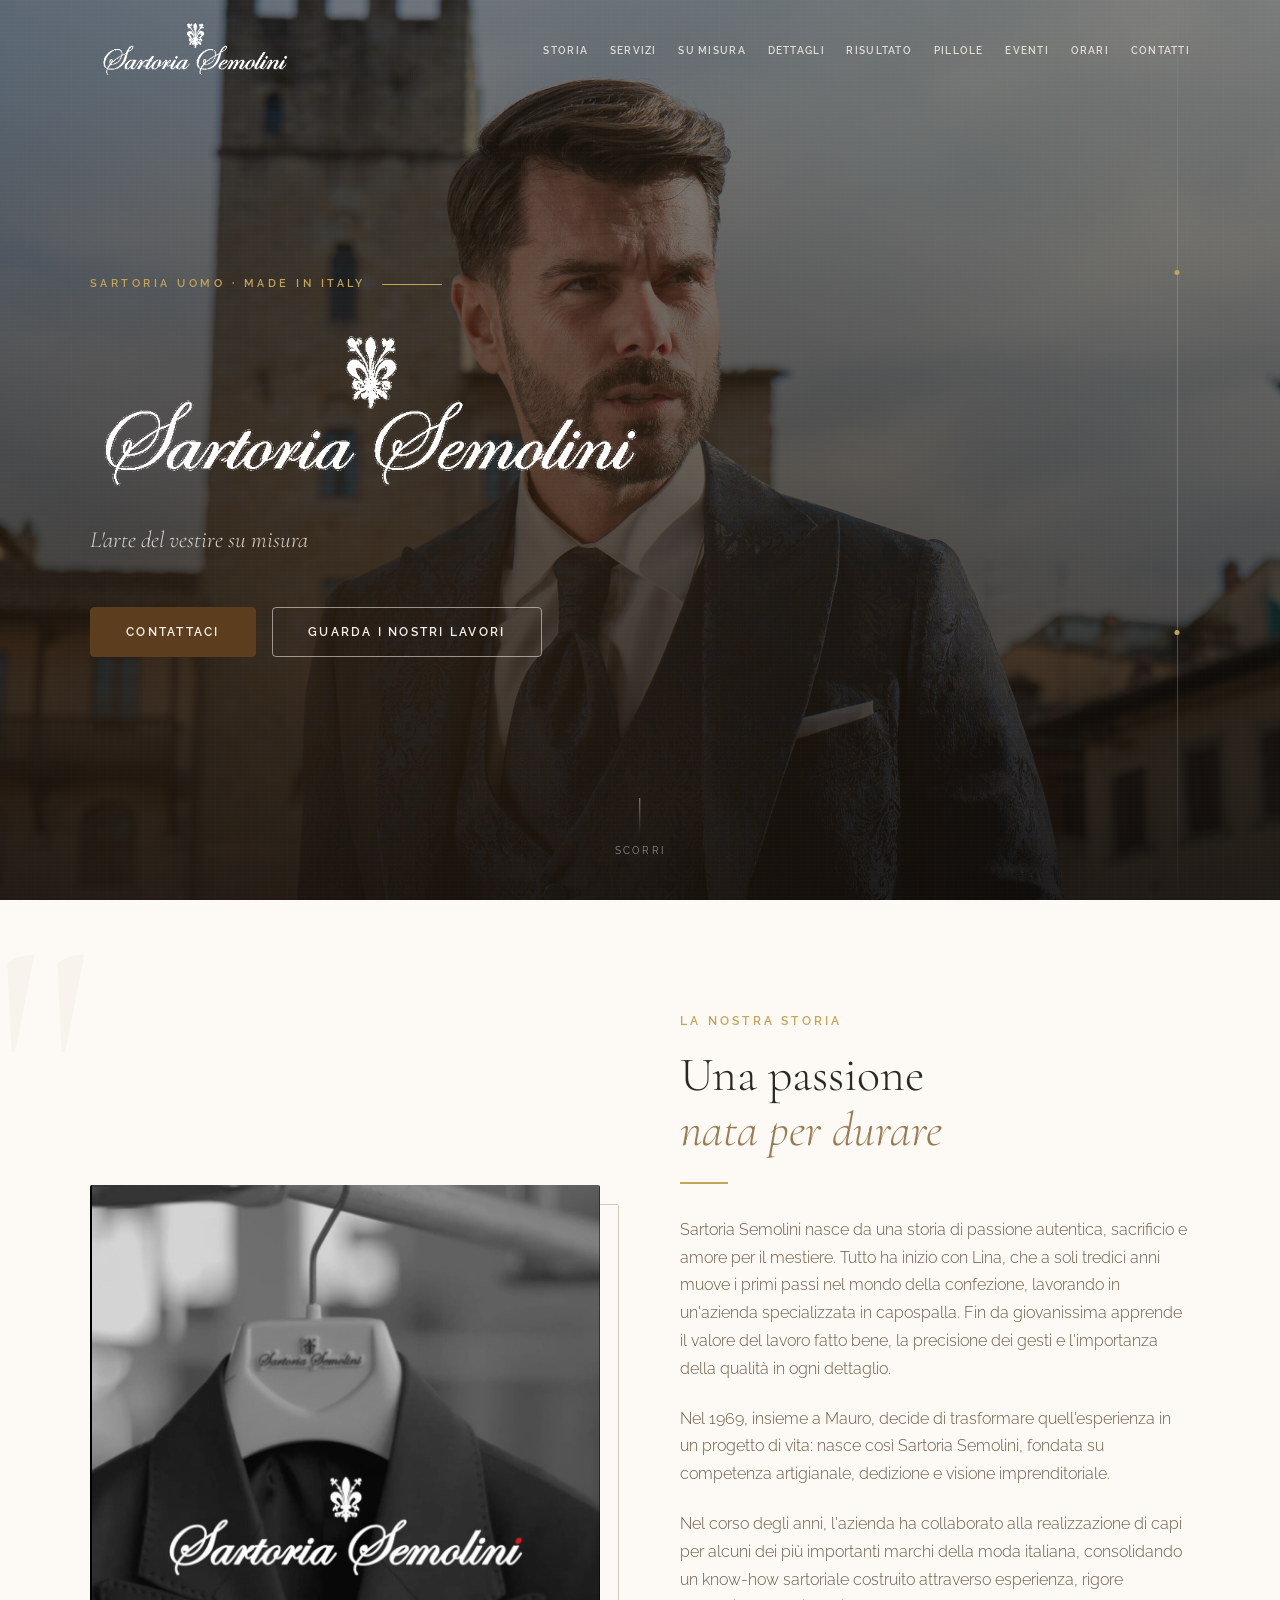
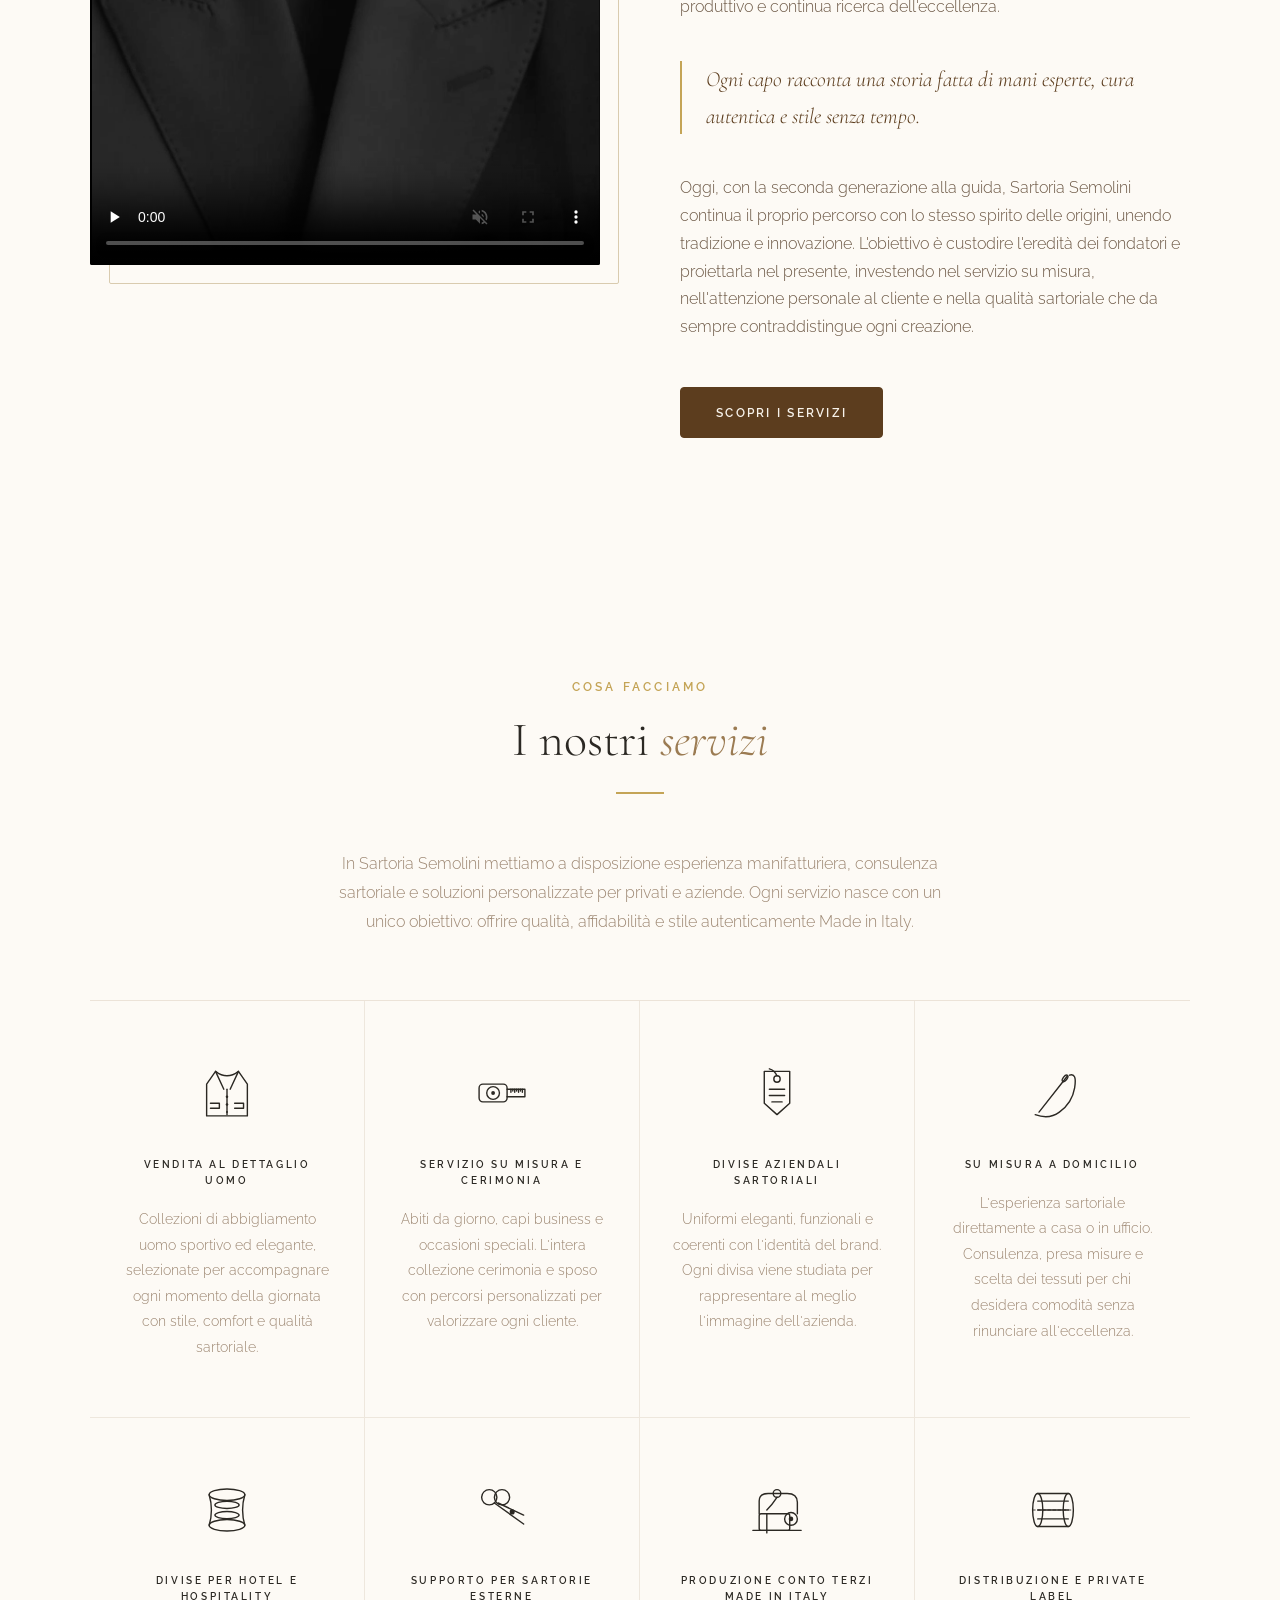
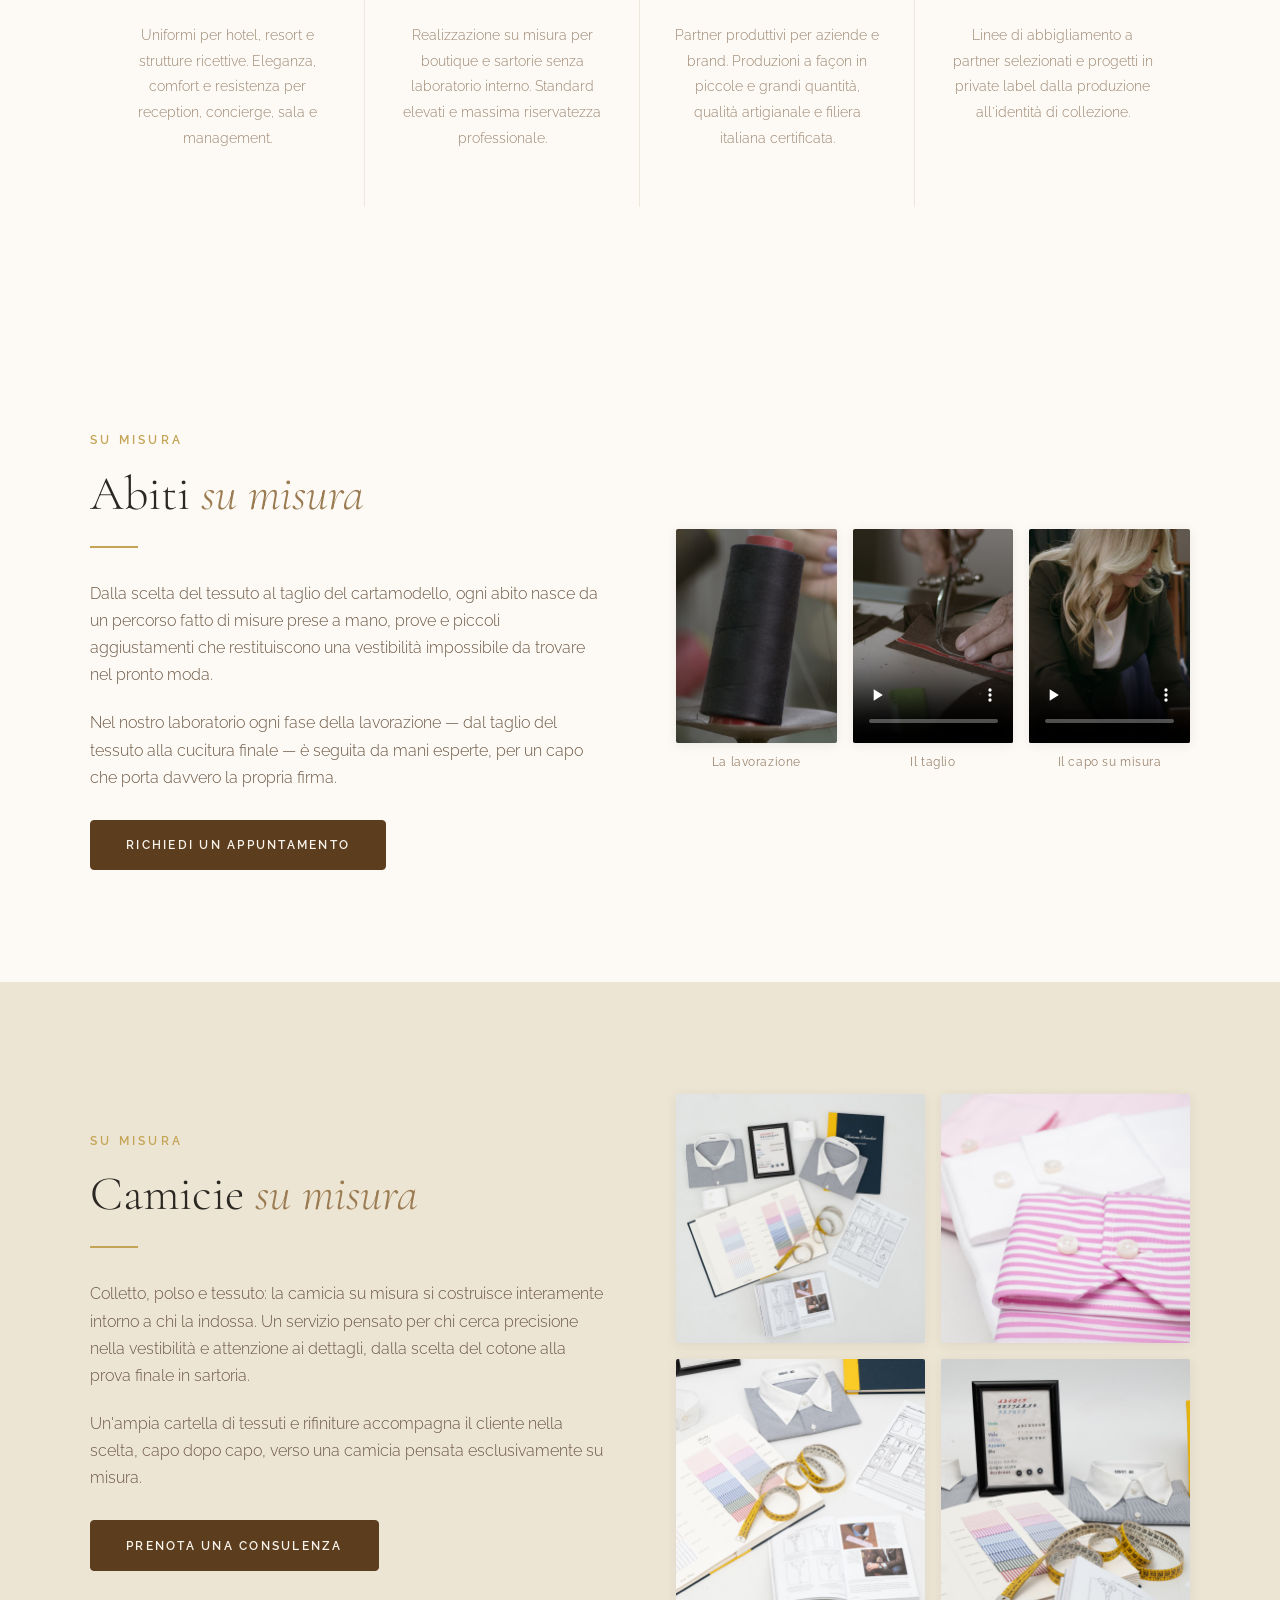
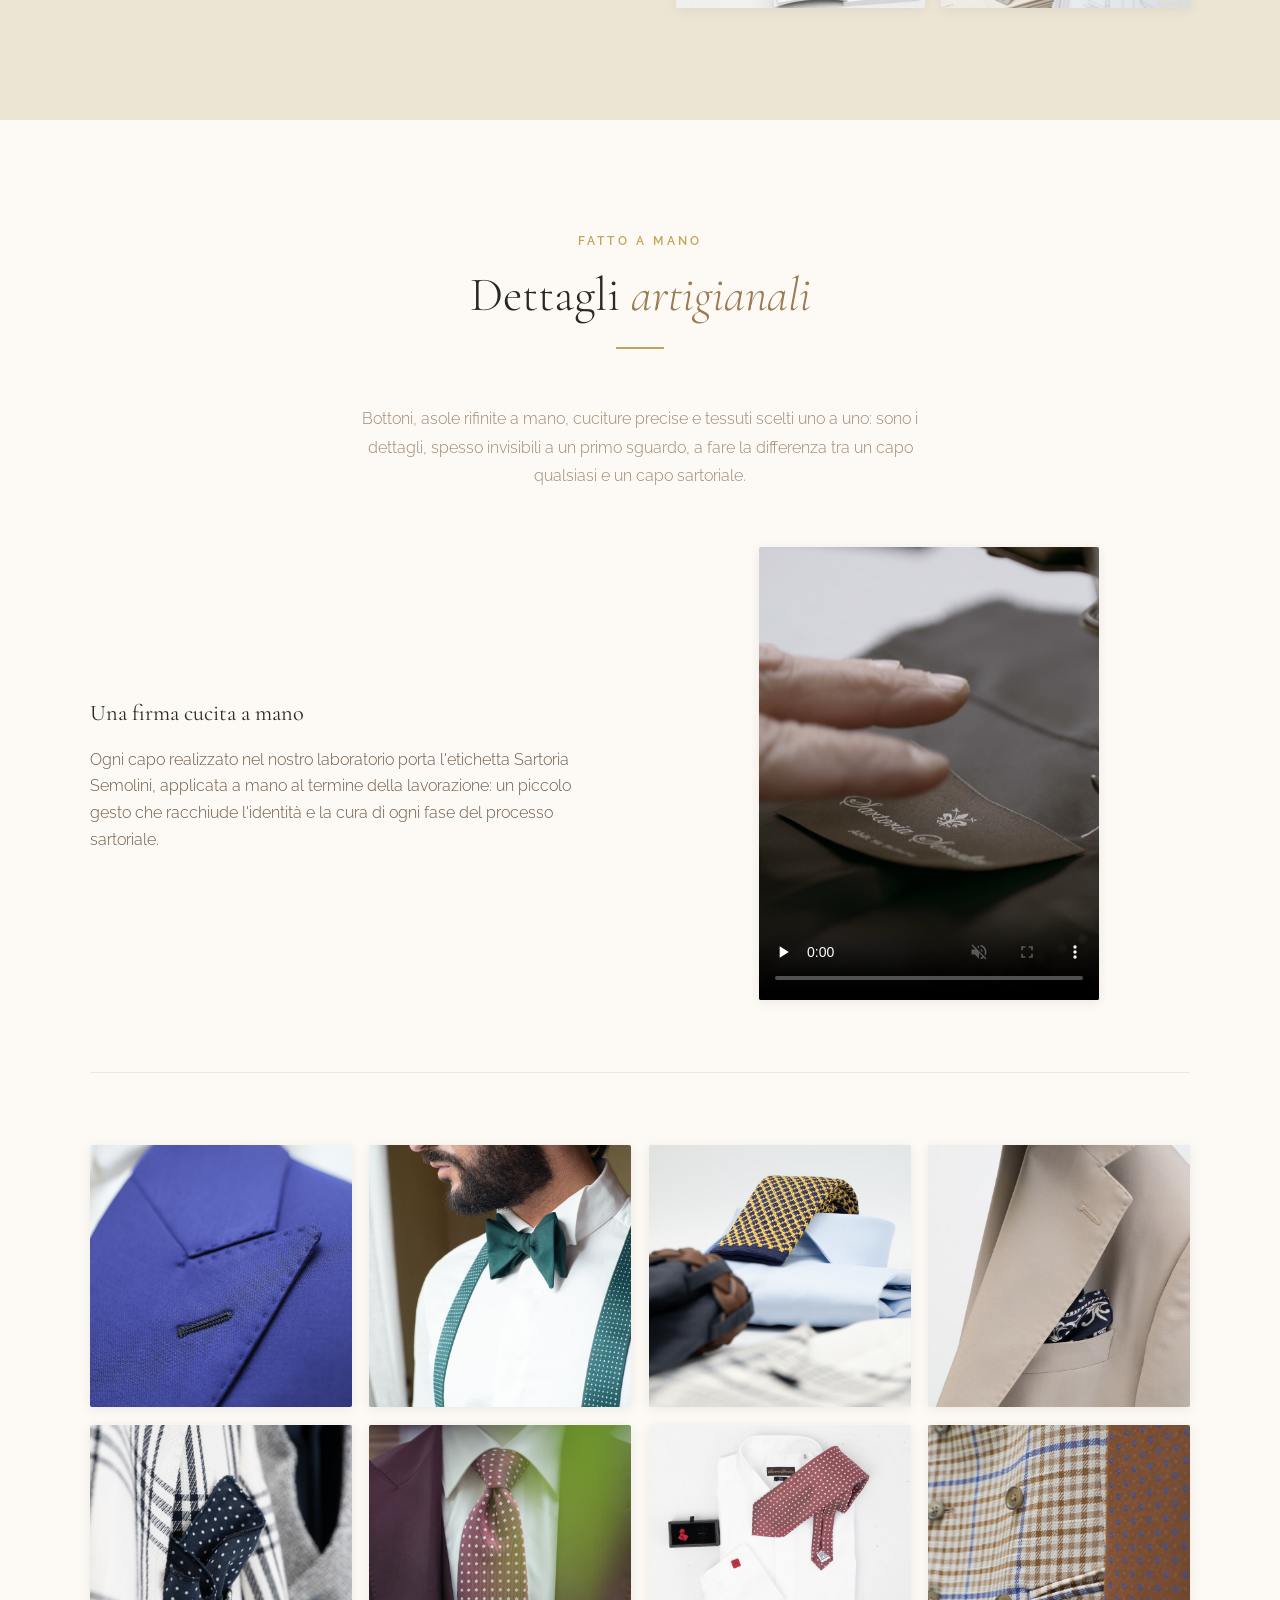
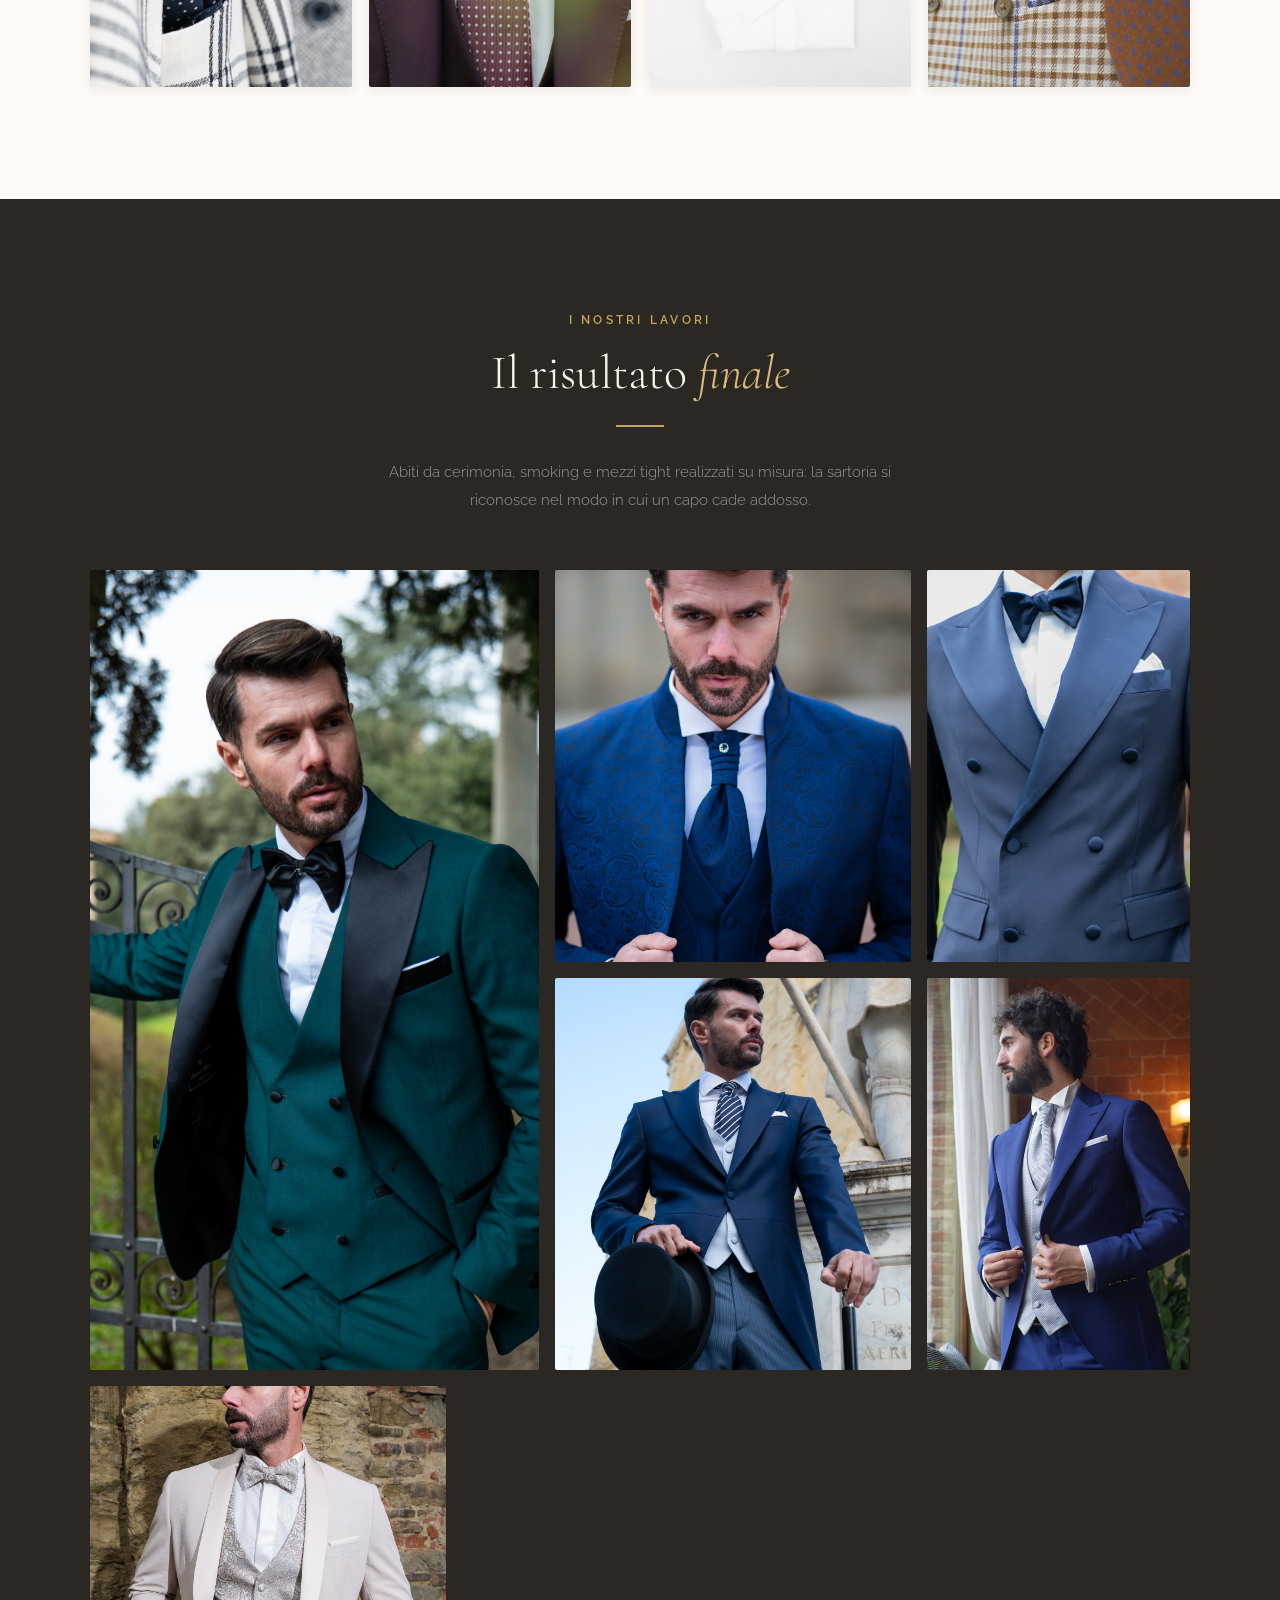
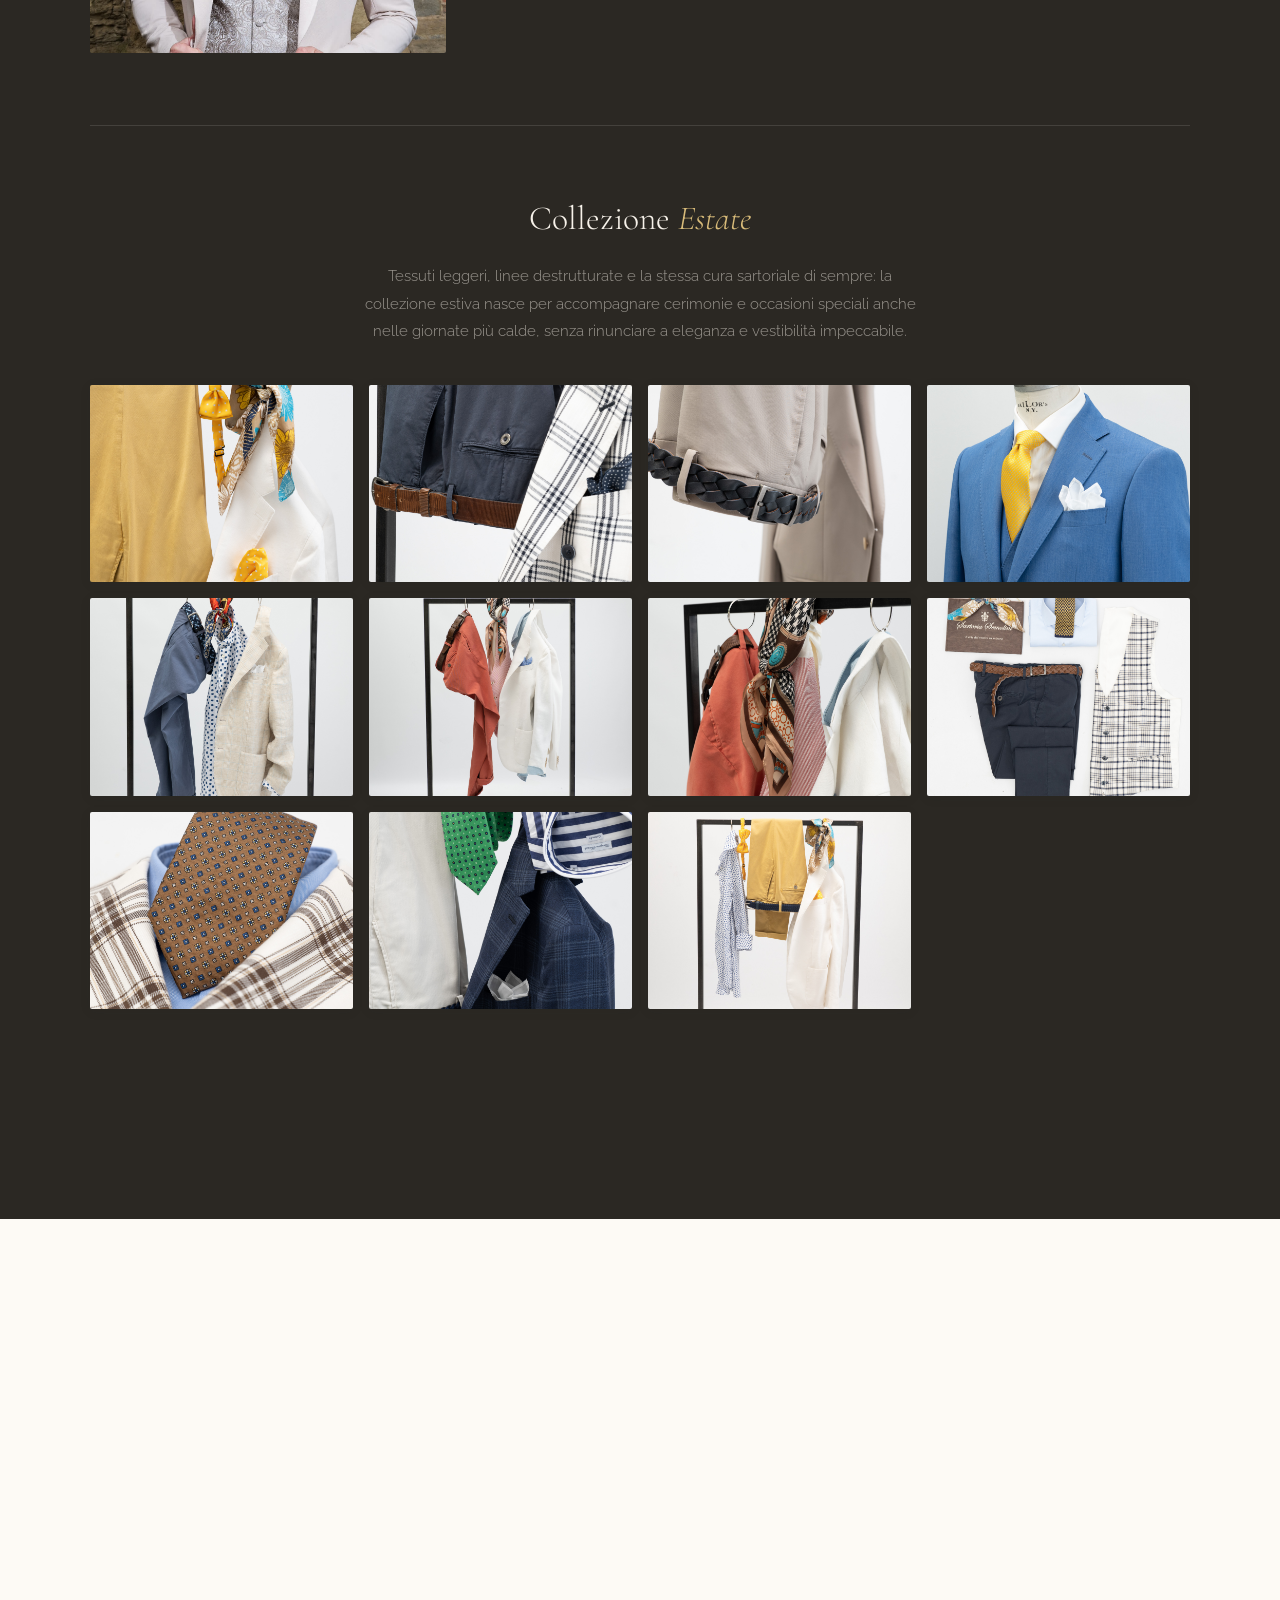
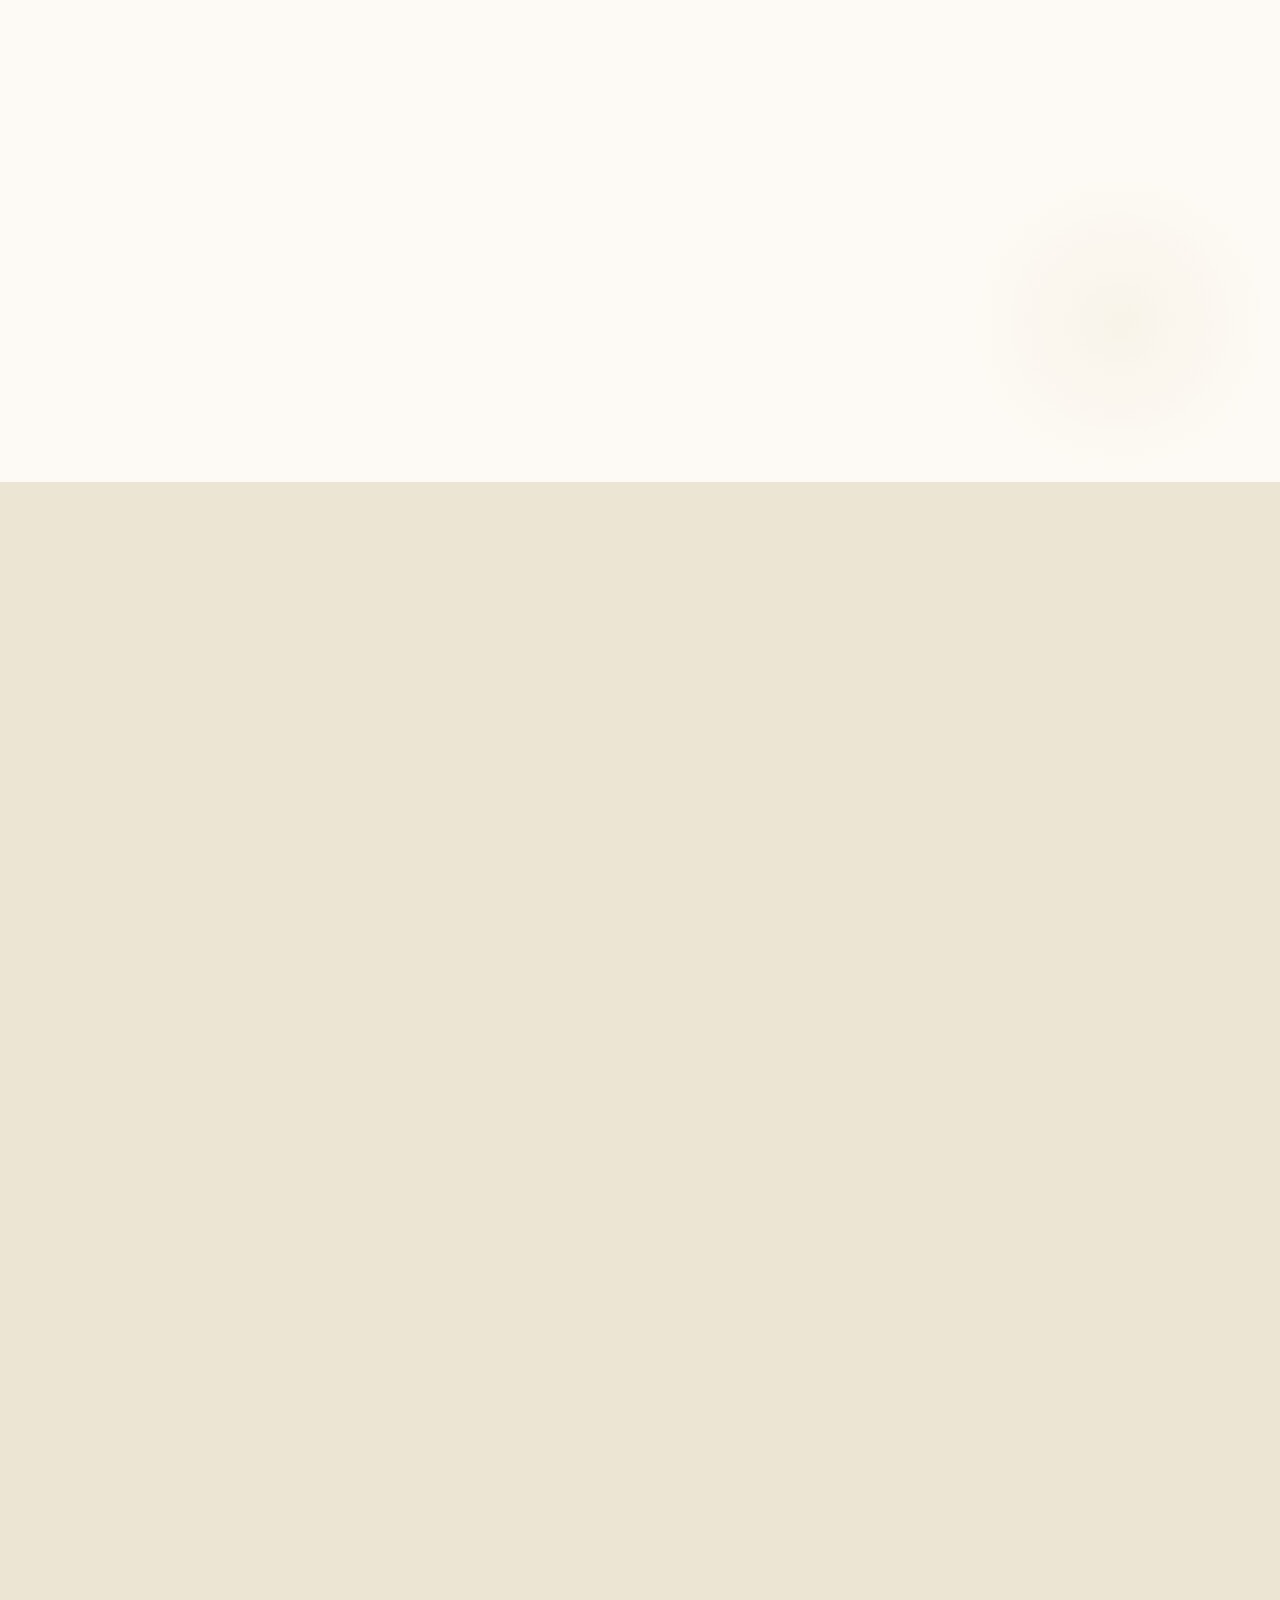
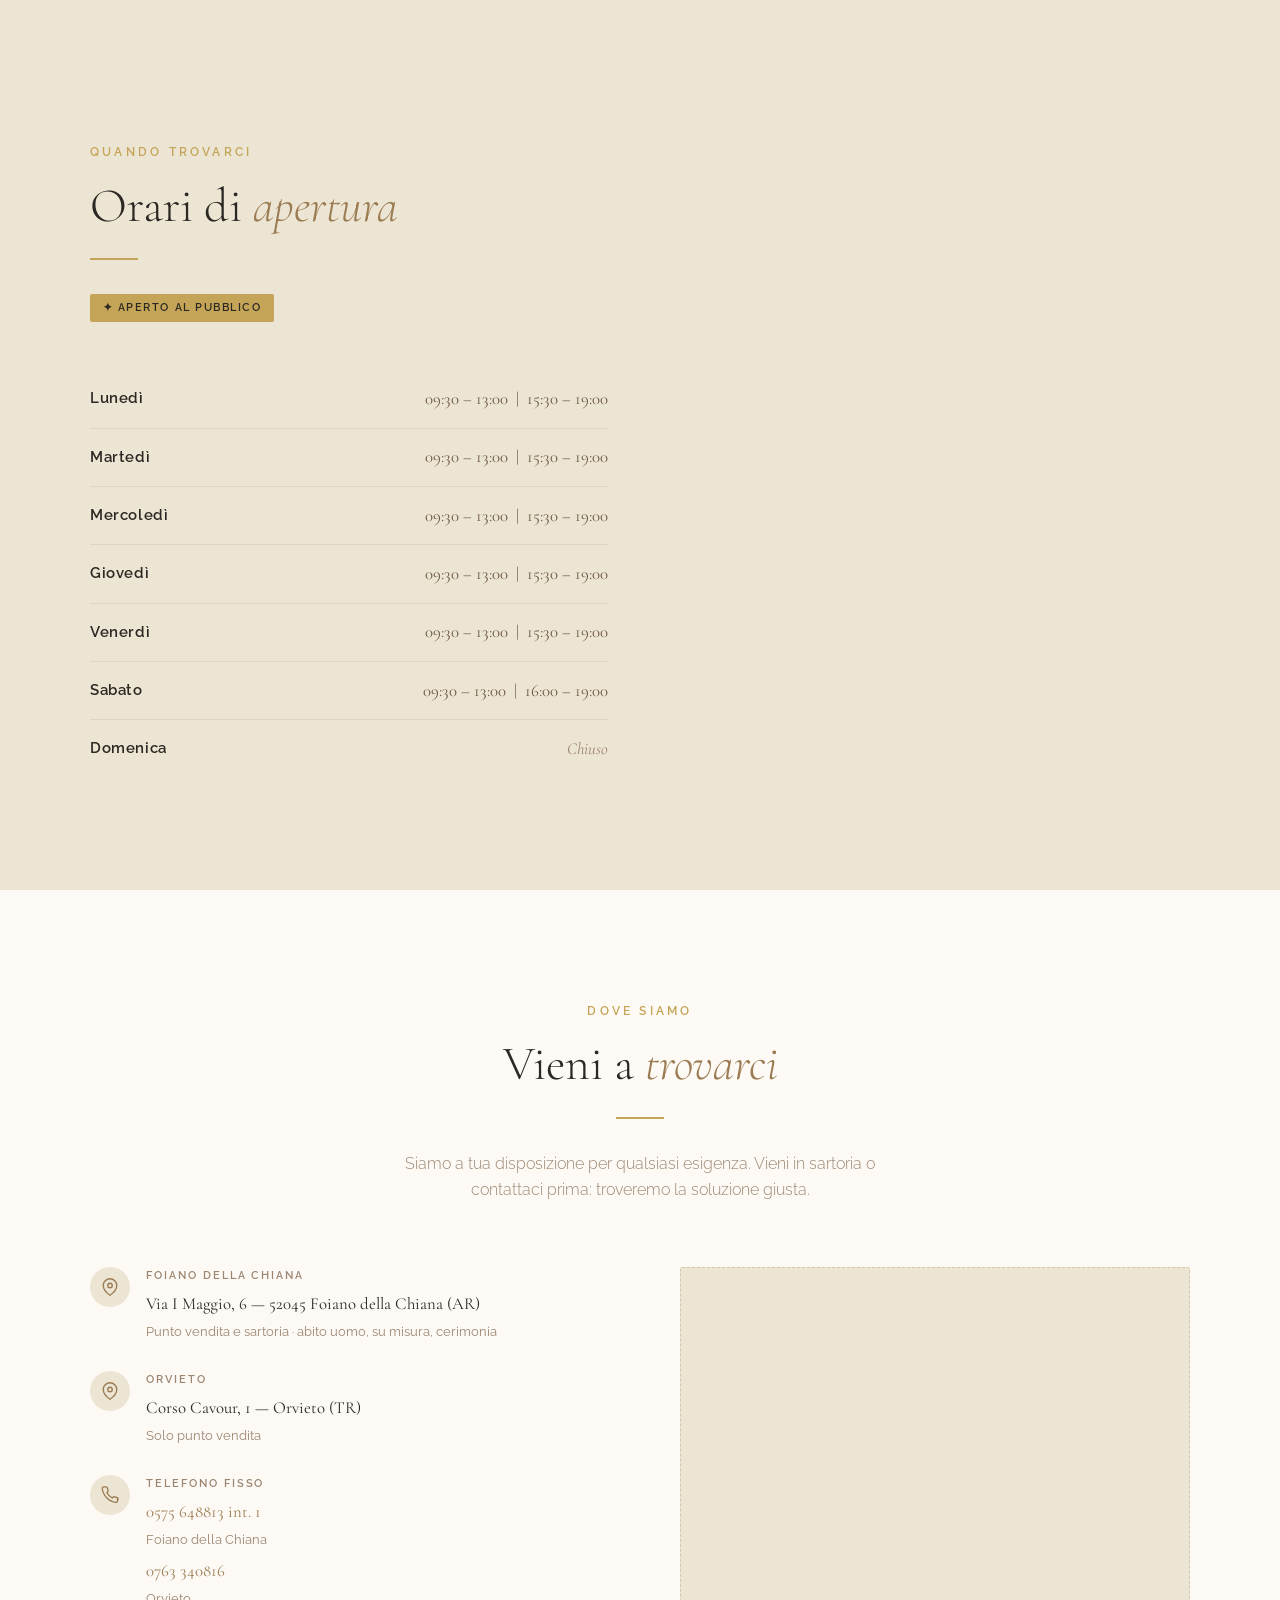
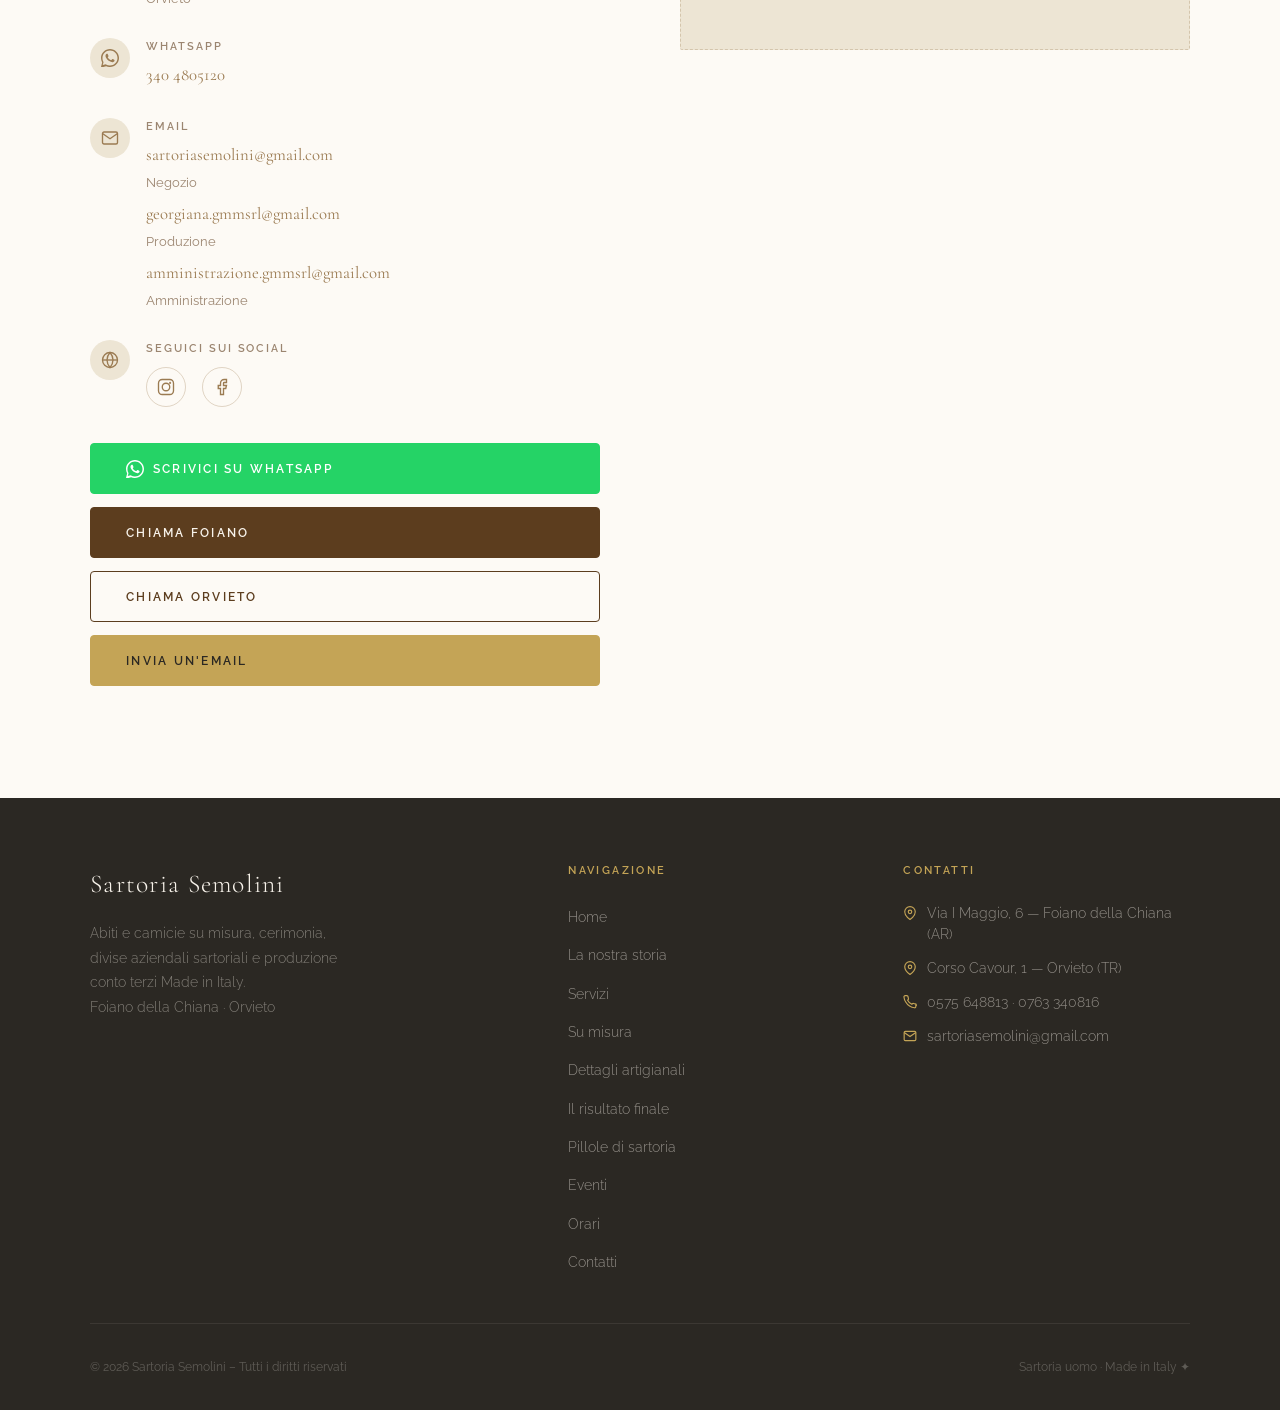
==== index.html @ 91325f5c "Update index.html" ====
<!DOCTYPE html>
<html lang="it">
<head>
  <meta charset="UTF-8" />
  <meta name="viewport" content="width=device-width, initial-scale=1.0" />

  <!-- =============================================
       SEO – META DESCRIPTION
  ============================================= -->
  <meta name="description" content="Sartoria Semolini: abiti e camicie su misura, cerimonia, divise aziendali sartoriali e produzione conto terzi Made in Italy a Foiano della Chiana e Orvieto." />

  <title>Sartoria Semolini | Abiti e Camicie su Misura</title>

  <!-- =============================================
       GOOGLE FONTS
       Cormorant Garamond = titoli raffinati
       Raleway             = corpo testo leggibile
       Italianno           = logotipo corsivo
  ============================================= -->
  <link rel="preconnect" href="https://fonts.googleapis.com" />
  <link rel="preconnect" href="https://fonts.gstatic.com" crossorigin />
  <link href="https://fonts.googleapis.com/css2?family=Cormorant+Garamond:ital,wght@0,300;0,400;0,600;1,300;1,400&family=Raleway:wght@300;400;500;600&display=swap" rel="stylesheet" />
  <link href="https://fonts.googleapis.com/css2?family=Italianno&display=swap" rel="stylesheet">
  <style>
    /* =============================================
       RESET & BASE
    ============================================= */
    *, *::before, *::after {
      box-sizing: border-box;
      margin: 0;
      padding: 0;
    }

    html {
      scroll-behavior: smooth;
      font-size: 16px;
    }

    /* =============================================
       CSS CUSTOM PROPERTIES (PALETTE)
    ============================================= */
    :root {
      --ivory:        #F7F2EA;
      --beige-light:  #EDE5D4;
      --beige:        #D9CBAF;
      --warm-brown:   #9B7B52;
      --dark-brown:   #5C3D1E;
      --antracite:    #2B2823;
      --logo-brown:   #45342b;
      --gold:         #C4A456;
      --gold-light:   #D9BC7A;
      --white:        #FDFAF5;
      --text-dark:    #2B2823;
      --text-mid:     #6B5744;
      --text-light:   #9B8570;

      --font-display: 'Cormorant Garamond', Georgia, serif;
      --font-body:    'Raleway', sans-serif;
      --font-script:  'Italianno', cursive;

      --radius:       4px;
      --transition:   0.35s ease;
      --shadow-sm:    0 2px 12px rgba(43,40,35,0.08);
      --shadow-md:    0 6px 32px rgba(43,40,35,0.14);
    }

    body {
      font-family: var(--font-body);
      background-color: var(--ivory);
      color: var(--text-dark);
      line-height: 1.7;
      -webkit-font-smoothing: antialiased;
    }

    img {
      max-width: 100%;
      display: block;
    }

    a {
      text-decoration: none;
      color: inherit;
    }

    /* =============================================
       UTILITY CLASSES
    ============================================= */
    .container {
      width: 90%;
      max-width: 1100px;
      margin: 0 auto;
    }

    .section-label {
      font-family: var(--font-body);
      font-size: 0.72rem;
      font-weight: 600;
      letter-spacing: 0.28em;
      text-transform: uppercase;
      color: var(--gold);
      display: block;
      margin-bottom: 1rem;
    }

    .section-title {
      font-family: var(--font-display);
      font-size: clamp(2rem, 4vw, 3rem);
      font-weight: 300;
      line-height: 1.15;
      color: var(--antracite);
    }

    .section-title em {
      font-style: italic;
      color: var(--warm-brown);
    }

    .hero__title-image {
      margin-bottom: 1.4rem;
      width: min(560px, 78vw);
    }

    .hero__logo {
      width: 100%;
      height: auto;
      display: block;
      object-fit: contain;
      filter: brightness(0) invert(1);
    }

    .divider {
      width: 48px;
      height: 2px;
      background: var(--gold);
      margin: 1.5rem 0 2rem;
    }

    .divider--center {
      margin-left: auto;
      margin-right: auto;
    }

    /* =============================================
       BUTTONS
    ============================================= */
    .btn {
      display: inline-block;
      padding: 0.85rem 2.2rem;
      font-family: var(--font-body);
      font-size: 0.78rem;
      font-weight: 600;
      letter-spacing: 0.18em;
      text-transform: uppercase;
      border: 1.5px solid transparent;
      cursor: pointer;
      transition: all var(--transition);
      border-radius: var(--radius);
      white-space: nowrap;
    }

    .btn--primary {
      background: var(--dark-brown);
      color: var(--ivory);
      border-color: var(--dark-brown);
    }

    .btn--primary:hover {
      background: transparent;
      color: var(--dark-brown);
      border-color: var(--dark-brown);
    }

    .btn--outline {
      background: transparent;
      color: var(--ivory);
      border-color: rgba(247,242,234,0.55);
    }

    .btn--outline:hover {
      background: var(--ivory);
      color: var(--antracite);
      border-color: var(--ivory);
    }

    .btn--gold {
      background: var(--gold);
      color: var(--antracite);
      border-color: var(--gold);
    }

    .btn--gold:hover {
      background: transparent;
      color: var(--gold);
      border-color: var(--gold);
    }

    .btn--whatsapp {
      background: #25D366;
      color: #fff;
      border-color: #25D366;
      display: inline-flex;
      align-items: center;
      gap: 0.55rem;
    }

    .btn--whatsapp:hover {
      background: #1DA851;
      border-color: #1DA851;
    }

    /* =============================================
       NAVIGATION
    ============================================= */
    .nav {
      position: fixed;
      top: 0;
      left: 0;
      right: 0;
      z-index: 1000;
      padding: 1.1rem 0;
      transition: background var(--transition), box-shadow var(--transition);
    }

    .nav.scrolled {
      background: rgba(247,242,234,0.97);
      box-shadow: var(--shadow-sm);
    }

    .nav__inner {
      display: flex;
      align-items: center;
      justify-content: space-between;
      gap: 1rem;
    }

    .nav__logo {
      display: flex;
      align-items: center;
    }

    .nav__logo-img {
      width: 210px;
      height: auto;
      max-height: 62px;
      object-fit: contain;
      transition: opacity var(--transition), filter var(--transition);
      filter: brightness(0) invert(1);
    }

    .nav.scrolled .nav__logo-img {
      filter: brightness(0);
    }

    .nav__logo-img:hover {
      opacity: 0.9;
    }

    @media (max-width: 600px) {
      .nav__logo-img {
        width: 150px;
        height: auto;
      }
    }

    .nav__links {
      display: flex;
      list-style: none;
      gap: 1.35rem;
      row-gap: 0.5rem;
      flex-wrap: wrap;
      align-items: center;
    }

    .nav__links a {
      font-size: 0.62rem;
      font-weight: 600;
      letter-spacing: 0.13em;
      text-transform: uppercase;
      color: rgba(247,242,234,0.85);
      transition: color var(--transition);
      position: relative;
    }

    .nav__links a::after {
      content: '';
      position: absolute;
      bottom: -3px;
      left: 0;
      width: 0;
      height: 1px;
      background: var(--gold);
      transition: width var(--transition);
    }

    .nav__links a:hover::after { width: 100%; }
    .nav__links a:hover { color: var(--gold); }

    .nav.scrolled .nav__links a {
      color: var(--text-mid);
    }

    .nav.scrolled .nav__links a:hover {
      color: var(--warm-brown);
    }

    /* Hamburger */
    .nav__toggle {
      display: none;
      flex-direction: column;
      gap: 5px;
      cursor: pointer;
      background: none;
      border: none;
      padding: 4px;
    }

    .nav__toggle span {
      display: block;
      width: 24px;
      height: 1.5px;
      background: var(--ivory);
      transition: all var(--transition);
    }

    .nav.scrolled .nav__toggle span {
      background: var(--antracite);
    }

    /* Mobile menu */
    .nav__mobile {
      display: none;
      position: fixed;
      inset: 0;
      background: var(--logo-brown);
      z-index: 999;
      flex-direction: column;
      align-items: center;
      justify-content: center;
      gap: 1.5rem;
      overflow-y: auto;
      padding: 2rem 0;
    }

    .nav__mobile.open {
      display: flex;
    }

    .nav__mobile a {
      font-family: var(--font-display);
      font-size: 1.6rem;
      font-weight: 300;
      color: var(--ivory);
      letter-spacing: 0.05em;
      transition: color var(--transition);
    }

    .nav__mobile a:hover { color: var(--gold); }

    .nav__mobile-close {
      position: absolute;
      top: 1.5rem;
      right: 1.8rem;
      background: none;
      border: none;
      color: var(--ivory);
      font-size: 2rem;
      cursor: pointer;
    }

    /* =============================================
       HERO SECTION
       Sfondo fotografico (collezione cerimonia) con
       overlay scuro per garantire leggibilità del testo.
    ============================================= */
    .hero {
      position: relative;
      min-height: 100vh;
      display: flex;
      align-items: center;
      overflow: hidden;
      background-color: var(--logo-brown);
      background-image:
        linear-gradient(180deg, rgba(20,16,12,0.5) 0%, rgba(20,16,12,0.68) 55%, rgba(15,12,9,0.88) 100%),
        url('images/hero-damascato-blu.jpg');
      background-size: cover;
      background-position: center 18%;
      background-repeat: no-repeat;
    }

    /* Texture overlay pattern */
    .hero::before {
      content: '';
      position: absolute;
      inset: 0;
      background-image:
        repeating-linear-gradient(
          0deg,
          transparent,
          transparent 3px,
          rgba(255,255,255,0.012) 3px,
          rgba(255,255,255,0.012) 4px
        ),
        repeating-linear-gradient(
          90deg,
          transparent,
          transparent 8px,
          rgba(255,255,255,0.008) 8px,
          rgba(255,255,255,0.008) 9px
        );
      z-index: 1;
    }

    /* Vignetta calda */
    .hero::after {
      content: '';
      position: absolute;
      inset: 0;
      background: radial-gradient(ellipse at 30% 70%, rgba(92,61,30,0.3) 0%, transparent 65%),
                  radial-gradient(ellipse at 80% 10%, rgba(196,164,86,0.1) 0%, transparent 55%);
      z-index: 1;
    }

    .hero__content {
      position: relative;
      z-index: 2;
      max-width: 700px;
      padding: 8rem 0 6rem;
      animation: fadeUp 1s ease both;
    }

    .hero__eyebrow {
      font-size: 0.68rem;
      font-weight: 600;
      letter-spacing: 0.32em;
      text-transform: uppercase;
      color: var(--gold);
      margin-bottom: 1.8rem;
      display: flex;
      align-items: center;
      gap: 1rem;
    }

    .hero__eyebrow::after {
      content: '';
      flex: 1;
      max-width: 60px;
      height: 1px;
      background: var(--gold);
    }

    .hero__subtitle {
      font-family: var(--font-display);
      font-size: clamp(1.1rem, 2.5vw, 1.45rem);
      font-weight: 300;
      font-style: italic;
      color: rgba(247,242,234,0.82);
      margin-bottom: 3rem;
      max-width: 520px;
      line-height: 1.55;
      text-shadow: 0 2px 14px rgba(0,0,0,0.35);
    }

    .hero__buttons {
      display: flex;
      gap: 1rem;
      flex-wrap: wrap;
    }

    /* Decorative thread */
    .hero__thread {
      position: absolute;
      right: 8%;
      bottom: 0;
      top: 0;
      width: 1px;
      background: linear-gradient(to bottom, transparent, rgba(196,164,86,0.4) 30%, rgba(196,164,86,0.4) 70%, transparent);
      z-index: 2;
    }

    .hero__thread::before,
    .hero__thread::after {
      content: '';
      position: absolute;
      left: 50%;
      transform: translateX(-50%);
      width: 5px;
      height: 5px;
      border-radius: 50%;
      background: var(--gold);
    }

    .hero__thread::before { top: 30%; }
    .hero__thread::after  { top: 70%; }

    /* Scroll indicator */
    .hero__scroll {
      position: absolute;
      bottom: 2.5rem;
      left: 50%;
      transform: translateX(-50%);
      z-index: 2;
      display: flex;
      flex-direction: column;
      align-items: center;
      gap: 0.5rem;
      color: rgba(247,242,234,0.55);
      font-size: 0.65rem;
      letter-spacing: 0.2em;
      text-transform: uppercase;
    }

    .hero__scroll-arrow {
      width: 1px;
      height: 36px;
      background: linear-gradient(to bottom, rgba(247,242,234,0.55), transparent);
      animation: scrollPulse 2s ease-in-out infinite;
    }

    /* =============================================
       STORYTELLING
    ============================================= */
    .story {
      padding: 7rem 0;
      background: var(--white);
      position: relative;
      overflow: hidden;
    }

    .story::before {
      content: '"';
      position: absolute;
      top: -0.5rem;
      left: -0.5rem;
      font-family: var(--font-display);
      font-size: 22rem;
      color: rgba(155,123,82,0.05);
      line-height: 1;
      pointer-events: none;
      user-select: none;
    }

    .story__grid {
      display: grid;
      grid-template-columns: 1fr 1fr;
      gap: 5rem;
      align-items: center;
    }

    .story__image-wrap {
      position: relative;
    }

    .story__video {
      width: 100%;
      aspect-ratio: 3/4;
      object-fit: cover;
      border-radius: 2px;
      display: block;
      background: var(--beige-light);
    }

    .story__image-frame {
      position: absolute;
      top: 1.2rem;
      left: 1.2rem;
      right: -1.2rem;
      bottom: -1.2rem;
      border: 1.5px solid var(--beige);
      border-radius: 2px;
      z-index: -1;
    }

    .story__text p {
      font-size: 1.02rem;
      color: var(--text-mid);
      margin-bottom: 1.4rem;
      font-weight: 300;
    }

    .story__quote {
      margin: 2.5rem 0;
      padding-left: 1.5rem;
      border-left: 2px solid var(--gold);
    }

    .story__quote p {
      font-family: var(--font-display);
      font-size: 1.35rem;
      font-style: italic;
      color: var(--dark-brown);
      margin: 0;
    }

    /* =============================================
       SERVIZI
    ============================================= */
    .services {
      padding: 8rem 0 7rem;
      background: var(--white);
    }

    .services__header {
      text-align: center;
      margin-bottom: 3.5rem;
    }

    .services__intro {
      max-width: 620px;
      margin: 0 auto 4rem;
      color: var(--text-light);
      font-size: 0.97rem;
      font-weight: 300;
      line-height: 1.85;
      text-align: center;
    }

    .services__rule {
      width: 100%;
      height: 1px;
      background: rgba(155,123,82,0.18);
      border: none;
      margin: 0;
    }

    .services__grid {
      display: grid;
      grid-template-columns: repeat(4, 1fr);
      gap: 0;
    }

    .service-item {
      padding: 4rem 2rem 3.5rem;
      text-align: center;
      border-right: 1px solid rgba(155,123,82,0.15);
      border-bottom: 1px solid rgba(155,123,82,0.15);
      transition: background var(--transition);
    }

    .service-item:hover {
      background: rgba(247,242,234,0.7);
    }

    .service-item:nth-child(4n) {
      border-right: none;
    }

    .service-item:nth-child(n+5) {
      border-bottom: none;
    }

    .service-item__icon {
      width: 56px;
      height: 56px;
      margin: 0 auto 2.2rem;
      color: var(--antracite);
      display: block;
      transition: color var(--transition), transform var(--transition);
      flex-shrink: 0;
    }

    .service-item:hover .service-item__icon {
      color: var(--warm-brown);
      transform: translateY(-4px);
    }

    .service-item__title {
      font-family: var(--font-body);
      font-size: 0.62rem;
      font-weight: 600;
      letter-spacing: 0.26em;
      text-transform: uppercase;
      color: var(--antracite);
      margin-bottom: 1.1rem;
      line-height: 1.65;
    }

    .service-item__desc {
      font-family: var(--font-body);
      font-size: 0.88rem;
      color: var(--text-light);
      line-height: 1.82;
      font-weight: 300;
      max-width: 230px;
      margin: 0 auto;
    }

    @media (max-width: 900px) {
      .services__grid {
        grid-template-columns: repeat(2, 1fr);
      }
      .service-item:nth-child(4n) {
        border-right: 1px solid rgba(155,123,82,0.15);
      }
      .service-item:nth-child(n+5) {
        border-bottom: 1px solid rgba(155,123,82,0.15);
      }
      .service-item:nth-child(2n) {
        border-right: none;
      }
      .service-item:nth-last-child(-n+2) {
        border-bottom: none;
      }
    }

    @media (max-width: 600px) {
      .services {
        padding: 6rem 0 5rem;
      }
      .services__grid {
        grid-template-columns: 1fr;
      }
      .service-item:nth-child(4n),
      .service-item:nth-child(2n) {
        border-right: 1px solid rgba(155,123,82,0.15);
      }
      .service-item:nth-child(n+5),
      .service-item:nth-last-child(-n+2) {
        border-bottom: 1px solid rgba(155,123,82,0.15);
      }
      .service-item:nth-child(n) {
        border-right: none;
      }
      .service-item:last-child {
        border-bottom: none;
      }
      .service-item {
        padding: 3.2rem 1.5rem 2.8rem;
      }
      .service-item__desc {
        max-width: 100%;
      }
    }

    /* =============================================
       SU MISURA — sezione a due colonne riusabile
       (Abiti su misura / Camicie su misura)
    ============================================= */
    .split {
      padding: 7rem 0;
      background: var(--white);
    }

    .split--alt { background: var(--beige-light); }

    .split__grid {
      display: grid;
      grid-template-columns: 1fr 1fr;
      gap: 4.5rem;
      align-items: center;
    }

    .split--reverse .split__grid {
      grid-template-columns: 1fr 1fr;
    }

    .split--reverse .split__media { order: 2; }
    .split--reverse .split__text  { order: 1; }

    .split__text p {
      color: var(--text-mid);
      font-size: 1rem;
      font-weight: 300;
      margin-bottom: 1.3rem;
    }

    .split__media { display: flex; flex-direction: column; gap: 1rem; }

    .split__media-row {
      display: grid;
      grid-template-columns: repeat(3, 1fr);
      gap: 1rem;
    }

    .split__video-frame { position: relative; }

    .split__video {
      width: 100%;
      aspect-ratio: 3/4;
      object-fit: cover;
      border-radius: 2px;
      display: block;
      background: var(--beige-light);
      box-shadow: var(--shadow-sm);
    }

    .split__video-caption {
      margin-top: 0.6rem;
      font-size: 0.72rem;
      letter-spacing: 0.05em;
      color: var(--text-light);
      text-align: center;
    }

    /* Griglia 2x2 immagini camicie */
    .split__img-grid {
      display: grid;
      grid-template-columns: 1fr 1fr;
      gap: 1rem;
    }

    .split__img-grid img {
      width: 100%;
      aspect-ratio: 1/1;
      object-fit: cover;
      border-radius: 2px;
      box-shadow: var(--shadow-sm);
      transition: transform var(--transition);
    }

    .split__img-grid a:hover img { transform: scale(1.03); }

    @media (max-width: 900px) {
      .split { padding: 5.5rem 0; }
      .split__grid { grid-template-columns: 1fr; gap: 2.5rem; }
      .split--reverse .split__media,
      .split--reverse .split__text { order: initial; }
      .split__media-row { max-width: 480px; margin: 0 auto; }
      .split__img-grid { max-width: 480px; margin: 0 auto; }
    }

    @media (max-width: 560px) {
      .split__media-row { grid-template-columns: 1fr; }
    }

    /* =============================================
       DETTAGLI ARTIGIANALI
    ============================================= */
    .dettagli {
      padding: 7rem 0;
      background: var(--white);
    }

    .dettagli__header { text-align: center; margin-bottom: 3.5rem; }

    .dettagli__intro {
      max-width: 600px;
      margin: 0 auto;
      color: var(--text-light);
      font-size: 0.97rem;
      font-weight: 300;
      line-height: 1.85;
      text-align: center;
    }

    .dettagli__feature {
      display: grid;
      grid-template-columns: 1fr 1fr;
      gap: 3.5rem;
      align-items: center;
      margin: 3.5rem 0 4.5rem;
      padding-bottom: 4.5rem;
      border-bottom: 1px solid rgba(155,123,82,0.16);
    }

    .dettagli__feature-text p {
      color: var(--text-mid);
      font-weight: 300;
      font-size: 0.98rem;
    }

    .dettagli__feature-video {
      width: 100%;
      aspect-ratio: 3/4;
      object-fit: cover;
      border-radius: 2px;
      display: block;
      background: var(--beige-light);
      box-shadow: var(--shadow-sm);
      max-width: 340px;
      margin: 0 auto;
    }

    .dettagli__grid {
      display: grid;
      grid-template-columns: repeat(4, 1fr);
      gap: 1.1rem;
    }

    .dettagli__grid figure {
      margin: 0;
      overflow: hidden;
      border-radius: 2px;
      box-shadow: var(--shadow-sm);
    }

    .dettagli__grid img {
      width: 100%;
      aspect-ratio: 1/1;
      object-fit: cover;
      display: block;
      transition: transform var(--transition);
    }

    .dettagli__grid figure:hover img { transform: scale(1.06); }

    @media (max-width: 900px) {
      .dettagli__feature { grid-template-columns: 1fr; gap: 2rem; }
      .dettagli__feature-video { order: -1; }
      .dettagli__grid { grid-template-columns: repeat(3, 1fr); }
    }

    @media (max-width: 600px) {
      .dettagli { padding: 5.5rem 0; }
      .dettagli__grid { grid-template-columns: repeat(2, 1fr); gap: 0.7rem; }
    }

    /* =============================================
       IL RISULTATO FINALE (galleria fotografica)
    ============================================= */
    .gallery {
      padding: 7rem 0;
      background: var(--antracite);
    }

    .gallery__header {
      text-align: center;
      margin-bottom: 1.5rem;
    }

    .gallery__header .section-title {
      color: var(--ivory);
    }

    .gallery__intro {
      max-width: 560px;
      margin: 0 auto 3.5rem;
      text-align: center;
      color: rgba(247,242,234,0.55);
      font-size: 0.95rem;
      font-weight: 300;
      line-height: 1.8;
    }

    .gallery__grid {
      display: grid;
      grid-template-columns: repeat(12, 1fr);
      grid-template-rows: auto;
      gap: 1rem;
    }

    .gallery__item { position: relative; overflow: hidden; border-radius: 2px; }
    .gallery__item:nth-child(1) { grid-column: span 5; grid-row: span 2; }
    .gallery__item:nth-child(2) { grid-column: span 4; }
    .gallery__item:nth-child(3) { grid-column: span 3; }
    .gallery__item:nth-child(4) { grid-column: span 4; }
    .gallery__item:nth-child(5) { grid-column: span 3; }
    .gallery__item:nth-child(6) { grid-column: span 4; }

    .gallery__img {
      width: 100%;
      height: 100%;
      object-fit: cover;
      display: block;
      transition: transform 0.6s ease;
    }

    .gallery__item:hover .gallery__img { transform: scale(1.045); }

    .gallery__item:nth-child(1) .gallery__img { min-height: 380px; }
    .gallery__item:nth-child(2) .gallery__img,
    .gallery__item:nth-child(3) .gallery__img,
    .gallery__item:nth-child(4) .gallery__img,
    .gallery__item:nth-child(5) .gallery__img,
    .gallery__item:nth-child(6) .gallery__img { aspect-ratio: 4/3; }

    .gallery__cta {
      text-align: center;
      margin-top: 3rem;
    }

    .gallery__subsection {
      margin-top: 4.5rem;
      padding-top: 4rem;
      border-top: 1px solid rgba(247,242,234,0.12);
      text-align: center;
    }

    .gallery__subtitle {
      font-family: var(--font-display);
      font-size: clamp(1.5rem, 3vw, 2.1rem);
      font-weight: 300;
      color: var(--ivory);
      margin-bottom: 1rem;
    }

    .gallery__subtitle em {
      font-style: italic;
      color: var(--gold-light);
    }

    .gallery__estate-grid {
      display: grid;
      grid-template-columns: repeat(4, 1fr);
      gap: 1rem;
      margin-top: 2.5rem;
    }

    .gallery__estate-grid img {
      width: 100%;
      aspect-ratio: 4/3;
      object-fit: cover;
      border-radius: 2px;
      display: block;
      box-shadow: var(--shadow-sm);
      transition: transform 0.6s ease;
    }

    .gallery__estate-grid img:hover { transform: scale(1.045); }

    @media (max-width: 900px) {
      .gallery__estate-grid { grid-template-columns: repeat(3, 1fr); }
    }

    @media (max-width: 600px) {
      .gallery__estate-grid { grid-template-columns: repeat(2, 1fr); gap: 0.7rem; }
    }

    /* =============================================
       PILLOLE DI SARTORIA
    ============================================= */
    .pillole {
      padding: 7rem 0;
      background: var(--white);
      position: relative;
      overflow: hidden;
    }

    .pillole::after {
      content: '';
      position: absolute;
      bottom: 0;
      right: 0;
      width: 320px;
      height: 320px;
      background: radial-gradient(circle, rgba(196,164,86,0.07) 0%, transparent 70%);
      pointer-events: none;
    }

    .pillole__header {
      text-align: center;
      margin-bottom: 4rem;
    }

    .pillole__grid {
      display: grid;
      grid-template-columns: repeat(auto-fit, minmax(280px, 1fr));
      gap: 1.5rem;
    }

    .pillola-card {
      background: var(--ivory);
      border: 1px solid rgba(155,123,82,0.14);
      border-radius: 2px;
      padding: 2.4rem 2rem;
      position: relative;
      overflow: hidden;
      transition: transform var(--transition), box-shadow var(--transition), border-color var(--transition);
    }

    .pillola-card::after {
      content: '';
      position: absolute;
      bottom: 0;
      left: 0;
      right: 0;
      height: 3px;
      background: var(--gold);
      transform: scaleX(0);
      transform-origin: left;
      transition: transform var(--transition);
    }

    .pillola-card:hover {
      transform: translateY(-4px);
      box-shadow: var(--shadow-md);
      border-color: rgba(196,164,86,0.3);
    }

    .pillola-card:hover::after {
      transform: scaleX(1);
    }

    .pillola-card__number {
      font-family: var(--font-display);
      font-size: 3.5rem;
      font-weight: 300;
      color: rgba(196,164,86,0.18);
      line-height: 1;
      margin-bottom: 1rem;
      letter-spacing: -0.02em;
    }

    .pillola-card__title {
      font-family: var(--font-display);
      font-size: 1.4rem;
      font-weight: 400;
      color: var(--antracite);
      margin-bottom: 0.8rem;
    }

    .pillola-card__desc {
      font-size: 0.9rem;
      color: var(--text-light);
      line-height: 1.75;
      font-weight: 300;
    }

    .pillola-card__badge {
      display: inline-block;
      margin-top: 1.2rem;
      font-size: 0.65rem;
      font-weight: 600;
      letter-spacing: 0.2em;
      text-transform: uppercase;
      color: var(--gold);
      border: 1px solid var(--gold);
      padding: 0.2rem 0.6rem;
      border-radius: 2px;
    }

    /* =============================================
       EVENTI
    ============================================= */
    .eventi {
      padding: 7rem 0;
      background: var(--beige-light);
    }

    .eventi__header {
      text-align: center;
      margin-bottom: 4rem;
    }

    .eventi__grid {
      display: grid;
      grid-template-columns: repeat(auto-fit, minmax(320px, 1fr));
      gap: 2rem;
    }

    .evento-card {
      background: var(--white);
      border-radius: 2px;
      overflow: hidden;
      box-shadow: var(--shadow-sm);
      transition: transform var(--transition), box-shadow var(--transition);
    }

    .evento-card:hover {
      transform: translateY(-5px);
      box-shadow: var(--shadow-md);
    }

    .evento-card__image {
      width: 100%;
      aspect-ratio: 16/9;
      object-fit: cover;
      display: block;
    }

    .evento-card__image-placeholder {
      width: 100%;
      aspect-ratio: 16/9;
      background: linear-gradient(135deg, var(--beige-light) 0%, var(--beige) 100%);
      display: flex;
      flex-direction: column;
      align-items: center;
      justify-content: center;
      gap: 0.75rem;
      color: var(--text-light);
      font-size: 0.75rem;
      letter-spacing: 0.12em;
      text-transform: uppercase;
    }

    .evento-card__image-placeholder svg {
      opacity: 0.3;
    }

    .evento-card__gallery {
      display: grid;
      grid-template-columns: repeat(5, 1fr);
      gap: 3px;
    }

    .evento-card__gallery img {
      width: 100%;
      aspect-ratio: 1/1;
      object-fit: cover;
      display: block;
      transition: transform var(--transition);
    }

    .evento-card__gallery img:hover {
      transform: scale(1.06);
    }

    @media (max-width: 420px) {
      .evento-card__gallery {
        grid-template-columns: repeat(4, 1fr);
      }
    }

    .evento-card__gallery--sposi {
      grid-template-columns: repeat(2, 1fr);
    }

    .evento-card__gallery--sposi img {
      aspect-ratio: 4/3;
    }

    .evento-card__body {
      padding: 2rem 1.8rem;
    }

    .evento-card__label {
      font-family: var(--font-body);
      font-size: 0.65rem;
      font-weight: 600;
      letter-spacing: 0.26em;
      text-transform: uppercase;
      color: var(--gold);
      margin-bottom: 0.6rem;
      display: block;
    }

    .evento-card__title {
      font-family: var(--font-display);
      font-size: 1.5rem;
      font-weight: 400;
      color: var(--antracite);
      margin-bottom: 0.8rem;
      line-height: 1.2;
    }

    .evento-card__desc {
      font-size: 0.9rem;
      color: var(--text-light);
      line-height: 1.75;
      font-weight: 300;
    }

    /* =============================================
       ORARI
    ============================================= */
    .hours {
      padding: 7rem 0;
      background: var(--beige-light);
    }

    .hours__grid {
      display: grid;
      grid-template-columns: 1fr 1fr;
      gap: 4rem;
      align-items: start;
    }

    .hours__table {
      width: 100%;
      border-collapse: collapse;
      margin-top: 1.5rem;
    }

    .hours__table tr {
      border-bottom: 1px solid rgba(155,123,82,0.15);
    }

    .hours__table tr:last-child {
      border-bottom: none;
    }

    .hours__table td {
      padding: 0.9rem 0;
      font-size: 0.95rem;
      color: var(--text-mid);
    }

    .hours__table td:first-child {
      font-weight: 600;
      color: var(--antracite);
      letter-spacing: 0.04em;
    }

    .hours__table td:last-child {
      text-align: right;
      font-family: var(--font-display);
      font-size: 1.05rem;
    }

    .hours__table .closed {
      color: var(--text-light);
      font-style: italic;
      font-family: var(--font-display);
    }

    .hours__badge {
      display: inline-block;
      background: var(--gold);
      color: var(--antracite);
      font-size: 0.68rem;
      font-weight: 600;
      letter-spacing: 0.14em;
      text-transform: uppercase;
      padding: 0.3rem 0.8rem;
      border-radius: 2px;
      margin-bottom: 1.5rem;
    }

    .hours__info-box {
      background: var(--white);
      border-radius: 2px;
      padding: 2rem;
      border: 1px solid rgba(155,123,82,0.12);
    }

    .hours__info-box p {
      font-size: 0.92rem;
      color: var(--text-mid);
      margin-bottom: 1rem;
      display: flex;
      align-items: flex-start;
      gap: 0.75rem;
    }

    .hours__info-box p svg {
      flex-shrink: 0;
      margin-top: 2px;
    }

    /* =============================================
       CONTATTI
    ============================================= */
    .contact {
      padding: 7rem 0;
      background: var(--white);
    }

    .contact__grid {
      display: grid;
      grid-template-columns: 1fr 1fr;
      gap: 5rem;
      align-items: start;
    }

    .contact__info {
      display: flex;
      flex-direction: column;
      gap: 1.8rem;
    }

    .contact__item {
      display: flex;
      align-items: flex-start;
      gap: 1rem;
    }

    .contact__icon {
      width: 40px;
      height: 40px;
      border-radius: 50%;
      background: var(--beige-light);
      display: flex;
      align-items: center;
      justify-content: center;
      flex-shrink: 0;
      color: var(--warm-brown);
    }

    .contact__item-label {
      font-size: 0.68rem;
      font-weight: 600;
      letter-spacing: 0.18em;
      text-transform: uppercase;
      color: var(--text-light);
      margin-bottom: 0.25rem;
    }

    .contact__item-value {
      font-family: var(--font-display);
      font-size: 1.05rem;
      color: var(--antracite);
    }

    .contact__item-value a {
      display: block;
      color: var(--warm-brown);
      transition: color var(--transition);
    }

    .contact__item-value a:hover {
      color: var(--dark-brown);
    }

    .contact__item-value small {
      font-family: var(--font-body);
      font-size: 0.8rem;
      color: var(--text-light);
      display: block;
      margin-top: 0.15rem;
    }

    .contact__buttons {
      display: flex;
      flex-direction: column;
      gap: 0.85rem;
      margin-top: 0.5rem;
    }

    .contact__map {
      width: 100%;
      aspect-ratio: 4/3;
      background: var(--beige-light);
      border-radius: 2px;
      border: 1px dashed rgba(155,123,82,0.3);
      display: flex;
      flex-direction: column;
      align-items: center;
      justify-content: center;
      gap: 1rem;
      color: var(--text-light);
      font-size: 0.8rem;
      letter-spacing: 0.08em;
      text-align: center;
      padding: 2rem;
    }

    .contact__map iframe {
      width: 100%;
      height: 100%;
      border: 0;
      border-radius: 2px;
    }

    .contact__social {
      display: flex;
      gap: 1rem;
      margin-top: 0.5rem;
    }

    .contact__social a {
      width: 40px;
      height: 40px;
      border-radius: 50%;
      border: 1.5px solid rgba(155,123,82,0.3);
      display: flex;
      align-items: center;
      justify-content: center;
      color: var(--warm-brown);
      transition: all var(--transition);
    }

    .contact__social a:hover {
      background: var(--warm-brown);
      color: var(--ivory);
      border-color: var(--warm-brown);
    }

    /* =============================================
       FOOTER
    ============================================= */
    .footer {
      background: var(--antracite);
      padding: 4rem 0 2rem;
    }

    .footer__top {
      display: grid;
      grid-template-columns: 1.5fr 1fr 1fr;
      gap: 3rem;
      padding-bottom: 3rem;
      border-bottom: 1px solid rgba(247,242,234,0.08);
      margin-bottom: 2rem;
    }

    .footer__brand {
      font-family: var(--font-display);
      font-size: 1.6rem;
      font-weight: 300;
      color: var(--ivory);
      letter-spacing: 0.05em;
      margin-bottom: 1rem;
    }

    .footer__brand-desc {
      font-size: 0.85rem;
      color: rgba(247,242,234,0.42);
      line-height: 1.8;
      font-weight: 300;
    }

    .footer__col-title {
      font-size: 0.68rem;
      font-weight: 600;
      letter-spacing: 0.22em;
      text-transform: uppercase;
      color: var(--gold);
      margin-bottom: 1.4rem;
    }

    .footer__links {
      list-style: none;
      display: flex;
      flex-direction: column;
      gap: 0.7rem;
    }

    .footer__links a {
      font-size: 0.88rem;
      color: rgba(247,242,234,0.5);
      transition: color var(--transition);
      font-weight: 300;
    }

    .footer__links a:hover { color: var(--gold); }

    .footer__contact-list {
      list-style: none;
      display: flex;
      flex-direction: column;
      gap: 0.8rem;
    }

    .footer__contact-list li {
      font-size: 0.88rem;
      color: rgba(247,242,234,0.5);
      display: flex;
      align-items: flex-start;
      gap: 0.6rem;
      font-weight: 300;
      line-height: 1.5;
    }

    .footer__contact-list svg {
      color: var(--gold);
      flex-shrink: 0;
      margin-top: 3px;
    }

    .footer__bottom {
      display: flex;
      align-items: center;
      justify-content: space-between;
      gap: 1rem;
      flex-wrap: wrap;
    }

    .footer__copy {
      font-size: 0.78rem;
      color: rgba(247,242,234,0.25);
    }

    .footer__credits {
      font-size: 0.78rem;
      color: rgba(247,242,234,0.25);
    }

    /* =============================================
       ANIMATIONS
    ============================================= */
    @keyframes fadeUp {
      from { opacity: 0; transform: translateY(30px); }
      to   { opacity: 1; transform: translateY(0); }
    }

    @keyframes scrollPulse {
      0%, 100% { opacity: 0.45; }
      50%       { opacity: 0.9; }
    }

    .reveal {
      opacity: 0;
      transform: translateY(25px);
      transition: opacity 0.75s ease, transform 0.75s ease;
    }

    .reveal.visible {
      opacity: 1;
      transform: translateY(0);
    }

    .reveal-delay-1 { transition-delay: 0.1s; }
    .reveal-delay-2 { transition-delay: 0.2s; }
    .reveal-delay-3 { transition-delay: 0.3s; }
    .reveal-delay-4 { transition-delay: 0.4s; }
    .reveal-delay-5 { transition-delay: 0.5s; }
    .reveal-delay-6 { transition-delay: 0.6s; }
    .reveal-delay-7 { transition-delay: 0.7s; }
    .reveal-delay-8 { transition-delay: 0.8s; }

    /* =============================================
       RESPONSIVE – TABLET (≤ 900px)
    ============================================= */
    @media (max-width: 900px) {
      .story__grid    { grid-template-columns: 1fr; gap: 3rem; }
      .story__image-wrap { max-width: 420px; }
      .hours__grid    { grid-template-columns: 1fr; gap: 2.5rem; }
      .contact__grid  { grid-template-columns: 1fr; gap: 3rem; }
      .footer__top    { grid-template-columns: 1fr 1fr; }
      .eventi__grid   { grid-template-columns: 1fr; }
      .pillole__grid  { grid-template-columns: 1fr; }

      .gallery__grid {
        grid-template-columns: 1fr 1fr;
      }
      .gallery__item { grid-column: span 1 !important; grid-row: span 1 !important; }
      .gallery__item .gallery__img { aspect-ratio: 4/3 !important; height: auto !important; min-height: unset !important; }

      .nav__links  { display: none; }
      .nav__toggle { display: flex; }
    }

    /* =============================================
       RESPONSIVE – MOBILE (≤ 600px)
    ============================================= */
    @media (max-width: 600px) {
      .hero__buttons  { flex-direction: column; }
      .services__grid { grid-template-columns: 1fr; }
      .gallery__grid  { grid-template-columns: 1fr; }
      .footer__top    { grid-template-columns: 1fr; }
      .footer__bottom { flex-direction: column; text-align: center; }
      .hours__table td { font-size: 0.88rem; }
      .pillole__grid  { grid-template-columns: 1fr; }
      .eventi__grid   { grid-template-columns: 1fr; }
    }
  </style>
</head>
<body>

  <!-- =============================================
       NAVIGAZIONE FISSA
  ============================================= -->
  <nav class="nav" id="nav" role="navigation" aria-label="Navigazione principale">
    <div class="container nav__inner">
      <a href="#home" class="nav__logo" aria-label="Sartoria Semolini – torna alla home">
        <img src="images/logo-semolini-trasparente.png" alt="Sartoria Semolini Logo" class="nav__logo-img">
      </a>
      <!-- Link desktop -->
      <ul class="nav__links" role="list">
        <li><a href="#storia">Storia</a></li>
        <li><a href="#servizi">Servizi</a></li>
        <li><a href="#sumisura">Su misura</a></li>
        <li><a href="#dettagli">Dettagli</a></li>
        <li><a href="#risultato">Risultato</a></li>
        <li><a href="#pillole">Pillole</a></li>
        <li><a href="#eventi">Eventi</a></li>
        <li><a href="#orari">Orari</a></li>
        <li><a href="#contatti">Contatti</a></li>
      </ul>

      <!-- Bottone hamburger mobile -->
      <button class="nav__toggle" id="navToggle" aria-label="Apri menu" aria-expanded="false">
        <span></span>
        <span></span>
        <span></span>
      </button>
    </div>
  </nav>

  <!-- Menu mobile overlay -->
  <div class="nav__mobile" id="navMobile" role="dialog" aria-modal="true" aria-label="Menu mobile">
    <button class="nav__mobile-close" id="navClose" aria-label="Chiudi menu">&times;</button>
    <a href="#home"     class="nav-mobile-link">Home</a>
    <a href="#storia"   class="nav-mobile-link">La nostra storia</a>
    <a href="#servizi"  class="nav-mobile-link">Servizi</a>
    <a href="#sumisura" class="nav-mobile-link">Su misura</a>
    <a href="#dettagli" class="nav-mobile-link">Dettagli</a>
    <a href="#risultato" class="nav-mobile-link">Risultato finale</a>
    <a href="#pillole"  class="nav-mobile-link">Pillole</a>
    <a href="#eventi"   class="nav-mobile-link">Eventi</a>
    <a href="#orari"    class="nav-mobile-link">Orari</a>
    <a href="#contatti" class="nav-mobile-link">Contatti</a>
  </div>


  <!-- =============================================
       1. HOME / HERO
       Sfondo: foto indossato/collezione cerimonia/DAMASCATO BLU.jpg
       (versione ottimizzata in images/hero-damascato-blu.jpg)
  ============================================= -->
  <section class="hero" id="home" aria-label="Benvenuto in Sartoria Semolini">
    <div class="hero__thread" aria-hidden="true"></div>

    <div class="container">
      <div class="hero__content">
        <p class="hero__eyebrow">Sartoria uomo · Made in Italy</p>

        <div class="hero__title-image">
          <img src="images/logo-semolini-trasparente.png" alt="Sartoria Semolini" class="hero__logo">
        </div>

        <p class="hero__subtitle">
          L'arte del vestire su misura
        </p>

        <div class="hero__buttons">
          <a href="#contatti" class="btn btn--primary">Contattaci</a>
          <a href="#risultato" class="btn btn--outline">Guarda i nostri lavori</a>
        </div>
      </div>
    </div>

    <div class="hero__scroll" aria-hidden="true">
      <div class="hero__scroll-arrow"></div>
      <span>Scorri</span>
    </div>
  </section>


  <!-- =============================================
       2. LA NOSTRA STORIA
       Video: videos/storia-sartoria-semolini.mp4
  ============================================= -->
  <section class="story" id="storia" aria-label="La nostra storia">
    <div class="container">
      <div class="story__grid">

        <div class="story__image-wrap reveal">
          <video
            class="story__video"
            controls
            muted
            playsinline
            preload="none"
            poster="images/storia-poster.png"
            aria-label="Video: la storia di Sartoria Semolini"
          >
            <source src="videos/storia-sartoria-semolini.mp4" type="video/mp4" />
          </video>
          <div class="story__image-frame" aria-hidden="true"></div>
        </div>

        <div class="story__text reveal reveal-delay-2">
          <span class="section-label">La nostra storia</span>
          <h2 class="section-title">Una passione<br><em>nata per durare</em></h2>
          <div class="divider"></div>

          <p>
            Sartoria Semolini nasce da una storia di passione autentica, sacrificio e amore per il mestiere. Tutto ha inizio con Lina, che a soli tredici anni muove i primi passi nel mondo della confezione, lavorando in un'azienda specializzata in capospalla. Fin da giovanissima apprende il valore del lavoro fatto bene, la precisione dei gesti e l'importanza della qualità in ogni dettaglio.
          </p>
          <p>
            Nel 1969, insieme a Mauro, decide di trasformare quell'esperienza in un progetto di vita: nasce così Sartoria Semolini, fondata su competenza artigianale, dedizione e visione imprenditoriale.
          </p>
          <p>
            Nel corso degli anni, l'azienda ha collaborato alla realizzazione di capi per alcuni dei più importanti marchi della moda italiana, consolidando un know-how sartoriale costruito attraverso esperienza, rigore produttivo e continua ricerca dell'eccellenza.
          </p>

          <blockquote class="story__quote">
            <p>Ogni capo racconta una storia fatta di mani esperte, cura autentica e stile senza tempo.</p>
          </blockquote>

          <p>
            Oggi, con la seconda generazione alla guida, Sartoria Semolini continua il proprio percorso con lo stesso spirito delle origini, unendo tradizione e innovazione. L'obiettivo è custodire l'eredità dei fondatori e proiettarla nel presente, investendo nel servizio su misura, nell'attenzione personale al cliente e nella qualità sartoriale che da sempre contraddistingue ogni creazione.
          </p>

          <a href="#servizi" class="btn btn--primary" style="margin-top:1.5rem;">Scopri i servizi</a>
        </div>

      </div>
    </div>
  </section>


  <!-- =============================================
       3. SERVIZI – 8 card (invariate)
  ============================================= -->
  <section class="services" id="servizi" aria-label="I nostri servizi">
  <div class="container">

    <div class="services__header reveal">
      <span class="section-label">Cosa facciamo</span>
      <h2 class="section-title">I nostri <em>servizi</em></h2>
      <div class="divider divider--center"></div>
    </div>

    <p class="services__intro reveal">
      In Sartoria Semolini mettiamo a disposizione esperienza manifatturiera,
      consulenza sartoriale e soluzioni personalizzate per privati e aziende.
      Ogni servizio nasce con un unico obiettivo: offrire qualità, affidabilità
      e stile autenticamente Made in Italy.
    </p>

    <hr class="services__rule" aria-hidden="true" />

    <div class="services__grid">

      <article class="service-item reveal reveal-delay-1">
        <svg class="service-item__icon" viewBox="0 0 44 44" fill="none"
             stroke="currentColor" stroke-width="1.1"
             stroke-linecap="round" stroke-linejoin="round"
             aria-hidden="true">
          <path d="M6 40 L6 15 L13 5 Q22 12 31 5 L38 15 L38 40 Z"/>
          <line x1="13" y1="5" x2="19.5" y2="19"/>
          <line x1="31" y1="5" x2="24.5" y2="19"/>
          <line x1="22" y1="19" x2="22" y2="39"/>
          <circle cx="22" cy="25" r="1"   fill="currentColor" stroke="none"/>
          <circle cx="22" cy="31" r="1"   fill="currentColor" stroke="none"/>
          <circle cx="22" cy="37" r="0.8" fill="currentColor" stroke="none"/>
          <path d="M9 30 L16 30 L16 34 L9 34"/>
          <path d="M28 30 L35 30 L35 34 L28 34"/>
        </svg>
        <h3 class="service-item__title">Vendita al dettaglio uomo</h3>
        <p class="service-item__desc">
          Collezioni di abbigliamento uomo sportivo ed elegante, selezionate
          per accompagnare ogni momento della giornata con stile,
          comfort e qualità sartoriale.
        </p>
      </article>

      <article class="service-item reveal reveal-delay-2">
        <svg class="service-item__icon" viewBox="0 0 44 44" fill="none"
             stroke="currentColor" stroke-width="1.1"
             stroke-linecap="round" stroke-linejoin="round"
             aria-hidden="true">
          <rect x="4" y="15" width="22" height="14" rx="3"/>
          <circle cx="15" cy="22" r="5"/>
          <circle cx="15" cy="22" r="1.5" fill="currentColor" stroke="none"/>
          <path d="M26 19 L40 19 L40 25 L26 25"/>
          <line x1="29"   y1="19" x2="29"   y2="21.5"/>
          <line x1="32"   y1="19" x2="32"   y2="21.5"/>
          <line x1="35"   y1="19" x2="35"   y2="21.5"/>
          <line x1="38"   y1="19" x2="38"   y2="21.5"/>
          <line x1="30.5" y1="19" x2="30.5" y2="20.5"/>
          <line x1="33.5" y1="19" x2="33.5" y2="20.5"/>
          <line x1="36.5" y1="19" x2="36.5" y2="20.5"/>
        </svg>
        <h3 class="service-item__title">Servizio su misura e cerimonia</h3>
        <p class="service-item__desc">
          Abiti da giorno, capi business e occasioni speciali.
          L'intera collezione cerimonia e sposo con percorsi
          personalizzati per valorizzare ogni cliente.
        </p>
      </article>

      <article class="service-item reveal reveal-delay-3">
        <svg class="service-item__icon" viewBox="0 0 44 44" fill="none"
             stroke="currentColor" stroke-width="1.1"
             stroke-linecap="round" stroke-linejoin="round"
             aria-hidden="true">
          <path d="M12 5 L32 5 L32 30 L22 39 L12 30 Z"/>
          <circle cx="22" cy="11" r="2.5"/>
          <path d="M22 8.5 Q20 4 16 3"/>
          <line x1="16" y1="19" x2="28" y2="19"/>
          <line x1="16" y1="24" x2="28" y2="24"/>
          <line x1="18" y1="29" x2="26" y2="29"/>
        </svg>
        <h3 class="service-item__title">Divise aziendali sartoriali</h3>
        <p class="service-item__desc">
          Uniformi eleganti, funzionali e coerenti con l'identità
          del brand. Ogni divisa viene studiata per rappresentare
          al meglio l'immagine dell'azienda.
        </p>
      </article>

      <article class="service-item reveal reveal-delay-4">
        <svg class="service-item__icon" viewBox="0 0 44 44" fill="none"
             stroke="currentColor" stroke-width="1.1"
             stroke-linecap="round" stroke-linejoin="round"
             aria-hidden="true">
          <path d="M11 37 L33 9"/>
          <ellipse cx="31.5" cy="10.5" rx="3" ry="1.5"
                   transform="rotate(-52 31.5 10.5)"/>
          <path d="M35 8 Q41 6 39 18 Q37 30 27 37 Q19 43 8 39"/>
        </svg>
        <h3 class="service-item__title">Su misura a domicilio</h3>
        <p class="service-item__desc">
          L'esperienza sartoriale direttamente a casa o in ufficio.
          Consulenza, presa misure e scelta dei tessuti per chi
          desidera comodità senza rinunciare all'eccellenza.
        </p>
      </article>

      <article class="service-item reveal reveal-delay-5">
        <svg class="service-item__icon" viewBox="0 0 44 44" fill="none"
             stroke="currentColor" stroke-width="1.1"
             stroke-linecap="round" stroke-linejoin="round"
             aria-hidden="true">
          <ellipse cx="22" cy="10" rx="14" ry="4.5"/>
          <ellipse cx="22" cy="34" rx="14" ry="4.5"/>
          <path d="M8  10 Q11.5 22 8  34"/>
          <path d="M36 10 Q32.5 22 36 34"/>
          <ellipse cx="22" cy="18" rx="9.5" ry="2.8"/>
          <ellipse cx="22" cy="26" rx="9.5" ry="2.8"/>
        </svg>
        <h3 class="service-item__title">Divise per hotel e hospitality</h3>
        <p class="service-item__desc">
          Uniformi per hotel, resort e strutture ricettive.
          Eleganza, comfort e resistenza per reception, concierge,
          sala e management.
        </p>
      </article>

      <article class="service-item reveal reveal-delay-6">
        <svg class="service-item__icon" viewBox="0 0 44 44" fill="none"
             stroke="currentColor" stroke-width="1.1"
             stroke-linecap="round" stroke-linejoin="round"
             aria-hidden="true">
          <circle cx="12" cy="12" r="6"/>
          <circle cx="22" cy="12" r="6"/>
          <path d="M16 16.5 L39 33"/>
          <path d="M19 16.5 L39 26"/>
          <circle cx="30" cy="23.5" r="2"
                  fill="currentColor" stroke="none"/>
        </svg>
        <h3 class="service-item__title">Supporto per sartorie esterne</h3>
        <p class="service-item__desc">
          Realizzazione su misura per boutique e sartorie senza
          laboratorio interno. Standard elevati e massima
          riservatezza professionale.
        </p>
      </article>

      <article class="service-item reveal reveal-delay-7">
        <svg class="service-item__icon" viewBox="0 0 44 44" fill="none"
             stroke="currentColor" stroke-width="1.1"
             stroke-linecap="round" stroke-linejoin="round"
             aria-hidden="true">
          <line x1="3" y1="38" x2="41" y2="38"/>
          <rect x="8" y="25" width="24" height="13" rx="1.5"/>
          <path d="M8 25 L8 15 Q8 9 15 9 L30 9 Q38 9 38 16 L38 25"/>
          <line x1="14" y1="25" x2="14" y2="40"/>
          <circle cx="33" cy="29" r="5"/>
          <circle cx="33" cy="29" r="1.8" fill="currentColor" stroke="none"/>
          <circle cx="22" cy="9" r="3"/>
          <path d="M22 12 Q18 18 14 22"/>
        </svg>
        <h3 class="service-item__title">Produzione conto terzi Made in Italy</h3>
        <p class="service-item__desc">
          Partner produttivi per aziende e brand.
          Produzioni a façon in piccole e grandi quantità,
          qualità artigianale e filiera italiana certificata.
        </p>
      </article>

      <article class="service-item reveal reveal-delay-8">
        <svg class="service-item__icon" viewBox="0 0 44 44" fill="none"
             stroke="currentColor" stroke-width="1.1"
             stroke-linecap="round" stroke-linejoin="round"
             aria-hidden="true">
          <ellipse cx="34" cy="22" rx="4" ry="13"/>
          <ellipse cx="10" cy="22" rx="4" ry="13"/>
          <line x1="10" y1="9"  x2="34" y2="9"/>
          <line x1="10" y1="35" x2="34" y2="35"/>
          <line x1="10" y1="15" x2="34" y2="15"/>
          <line x1="10" y1="22" x2="34" y2="22"/>
          <line x1="10" y1="29" x2="34" y2="29"/>
          <line x1="6" y1="22" x2="38" y2="22"
                stroke-width="0.7" stroke-dasharray="2 2"/>
        </svg>
        <h3 class="service-item__title">Distribuzione e private label</h3>
        <p class="service-item__desc">
          Linee di abbigliamento a partner selezionati e progetti
          in private label dalla produzione all'identità
          di collezione.
        </p>
      </article>

    </div><!-- /services__grid -->
  </div><!-- /container -->
  </section>


  <!-- =============================================
       4. SU MISURA — ABITI
       Video: video vari/REEL 1 TAGLIO.MP4
              servizio su misura abiti/REEL 2 LAVORAZIONE.MP4
              servizio su misura abiti/Copia di REEL 5.MP4
  ============================================= -->
  <section class="split" id="sumisura" aria-label="Servizio su misura: abiti">
    <div class="container">
      <div class="split__grid">

        <div class="split__text reveal">
          <span class="section-label">Su misura</span>
          <h2 class="section-title">Abiti <em>su misura</em></h2>
          <div class="divider"></div>
          <p>
            Dalla scelta del tessuto al taglio del cartamodello, ogni abito nasce da un
            percorso fatto di misure prese a mano, prove e piccoli aggiustamenti che
            restituiscono una vestibilità impossibile da trovare nel pronto moda.
          </p>
          <p>
            Nel nostro laboratorio ogni fase della lavorazione — dal taglio del tessuto alla
            cucitura finale — è seguita da mani esperte, per un capo che porta davvero la
            propria firma.
          </p>
          <a href="#contatti" class="btn btn--primary" style="margin-top:0.5rem;">Richiedi un appuntamento</a>
        </div>

        <div class="split__media reveal reveal-delay-2">
          <div class="split__media-row">
            <div>
              <video class="split__video" autoplay muted loop playsinline preload="none"
                     poster="images/lavorazione-poster.jpg"
                     aria-label="Video decorativo: lavorazione a mano di un capo sartoriale">
                <source src="videos/lavorazione.mp4" type="video/mp4" />
              </video>
              <p class="split__video-caption">La lavorazione</p>
            </div>
            <div>
              <video class="split__video" controls muted playsinline preload="none"
                     poster="images/taglio-poster.jpg"
                     aria-label="Video: il taglio del tessuto in sartoria">
                <source src="videos/taglio.mp4" type="video/mp4" />
              </video>
              <p class="split__video-caption">Il taglio</p>
            </div>
            <div>
              <video class="split__video" controls muted playsinline preload="none"
                     poster="images/storia-poster.jpg"
                     aria-label="Video: un capo su misura raccontato passo dopo passo">
                <source src="videos/capo-su-misura.mp4" type="video/mp4" />
              </video>
              <p class="split__video-caption">Il capo su misura</p>
            </div>
          </div>
        </div>

      </div>
    </div>
  </section>


  <!-- =============================================
       5. SU MISURA — CAMICIE
       Immagini: servizio su misura camicie/*.jpg
  ============================================= -->
  <section class="split split--alt split--reverse" id="camicie" aria-label="Servizio su misura: camicie">
    <div class="container">
      <div class="split__grid">

        <div class="split__media reveal">
          <div class="split__img-grid">
            <a href="images/camicia-1.jpg" aria-label="Apri immagine: tessuti e cartella colori per camicie su misura">
              <img src="images/camicia-1.jpg" alt="Cartella tessuti a righe, metro da sarta e colletto campione per camicie su misura Sartoria Semolini" loading="lazy">
            </a>
            <a href="images/camicia-4.jpg" aria-label="Apri immagine: camicie su misura piegate, dettaglio polsini">
              <img src="images/camicia-4.jpg" alt="Polsini di camicie su misura piegate, in cotone bianco e righe rosa" loading="lazy">
            </a>
            <a href="images/camicia-3.jpg" aria-label="Apri immagine: camicia a quadri con cravatta e pochette">
              <img src="images/camicia-3.jpg" alt="Camicia a quadri su misura abbinata a cravatta e pochette di sartoria" loading="lazy">
            </a>
            <a href="images/camicia-2.jpg" aria-label="Apri immagine: dettaglio cravatta e colletto camicia">
              <img src="images/camicia-2.jpg" alt="Dettaglio di cravatta a motivi geometrici su colletto di camicia su misura" loading="lazy">
            </a>
          </div>
        </div>

        <div class="split__text reveal reveal-delay-2">
          <span class="section-label">Su misura</span>
          <h2 class="section-title">Camicie <em>su misura</em></h2>
          <div class="divider"></div>
          <p>
            Colletto, polso e tessuto: la camicia su misura si costruisce interamente
            intorno a chi la indossa. Un servizio pensato per chi cerca precisione nella
            vestibilità e attenzione ai dettagli, dalla scelta del cotone alla prova finale
            in sartoria.
          </p>
          <p>
            Un'ampia cartella di tessuti e rifiniture accompagna il cliente nella scelta,
            capo dopo capo, verso una camicia pensata esclusivamente su misura.
          </p>
          <a href="#contatti" class="btn btn--primary" style="margin-top:0.5rem;">Prenota una consulenza</a>
        </div>

      </div>
    </div>
  </section>


  <!-- =============================================
       6. DETTAGLI ARTIGIANALI
       Immagini: DETTAGLI/*.jpg
       Video: servizio su misura abiti/REEL 3 ETICHETTA SEMOLINI.MP4
  ============================================= -->
  <section class="dettagli" id="dettagli" aria-label="Dettagli artigianali">
    <div class="container">

      <div class="dettagli__header reveal">
        <span class="section-label">Fatto a mano</span>
        <h2 class="section-title">Dettagli <em>artigianali</em></h2>
        <div class="divider divider--center"></div>
      </div>

      <p class="dettagli__intro reveal">
        Bottoni, asole rifinite a mano, cuciture precise e tessuti scelti uno a uno:
        sono i dettagli, spesso invisibili a un primo sguardo, a fare la differenza
        tra un capo qualsiasi e un capo sartoriale.
      </p>

      <div class="dettagli__feature reveal">
        <div class="dettagli__feature-text">
          <h3 style="font-family:var(--font-display); font-size:1.4rem; font-weight:400; color:var(--antracite); margin-bottom:0.9rem;">
            Una firma cucita a mano
          </h3>
          <p>
            Ogni capo realizzato nel nostro laboratorio porta l'etichetta Sartoria
            Semolini, applicata a mano al termine della lavorazione: un piccolo gesto
            che racchiude l'identità e la cura di ogni fase del processo sartoriale.
          </p>
        </div>
        <video class="dettagli__feature-video" controls muted playsinline preload="none"
               poster="images/etichetta-poster.jpg"
               aria-label="Video: applicazione a mano dell'etichetta Sartoria Semolini su un capo">
          <source src="videos/etichetta-semolini.mp4" type="video/mp4" />
        </video>
      </div>

      <div class="dettagli__grid reveal">
        <figure>
          <img src="images/dettaglio-1.jpg" loading="lazy" alt="Macro di bavero e asola cucita a mano su giacca blu">
        </figure>
        <figure>
          <img src="images/dettaglio-2.jpg" loading="lazy" alt="Papillon verde scuro annodato su camicia bianca, dettaglio collo">
        </figure>
        <figure>
          <img src="images/dettaglio-3.jpg" loading="lazy" alt="Cravatta a maglia blu e gialla su camicia azzurra, dettaglio polso">
        </figure>
        <figure>
          <img src="images/dettaglio-4.jpg" loading="lazy" alt="Taschino con pochette a motivi paisley su giacca beige">
        </figure>
        <figure>
          <img src="images/dettaglio-5.jpg" loading="lazy" alt="Taschino con pochette a righe e quadri su giacca principe di Galles">
        </figure>
        <figure>
          <img src="images/dettaglio-6.jpg" loading="lazy" alt="Cravatta bordeaux a pois su giacca viola, dettaglio nodo">
        </figure>
        <figure>
          <img src="images/dettaglio-7.jpg" loading="lazy" alt="Camicia bianca, cravatta bordeaux a pois e gemelli in scatola">
        </figure>
        <figure>
          <img src="images/dettaglio-8.jpg" loading="lazy" alt="Bottoni e taschino di giacca principe di Galles con cravatta a pois">
        </figure>
      </div>

    </div>
  </section>


  <!-- =============================================
       7. IL RISULTATO FINALE
       Immagini: foto indossato/collezione cerimonia/*.jpg
  ============================================= -->
  <section class="gallery" id="risultato" aria-label="Il risultato finale: fotografie dei capi indossati">
    <div class="container">

      <div class="gallery__header reveal">
        <span class="section-label">I nostri lavori</span>
        <h2 class="section-title" style="color:var(--ivory);">Il risultato <em style="color:var(--gold-light);">finale</em></h2>
        <div class="divider divider--center" style="background:var(--gold);"></div>
      </div>

      <p class="gallery__intro reveal">
        Abiti da cerimonia, smoking e mezzi tight realizzati su misura: la sartoria
        si riconosce nel modo in cui un capo cade addosso.
      </p>

      <div class="gallery__grid reveal">

        <div class="gallery__item">
          <img class="gallery__img" src="images/gallery-smoking-verde.jpg" loading="lazy"
               alt="Uomo con smoking verde bottiglia su misura, revers in raso nero, cerimonia">
        </div>

        <div class="gallery__item">
          <img class="gallery__img" src="images/gallery-coreano.jpg" loading="lazy"
               alt="Uomo con abito su misura blu jacquard a motivi paisley, cravatta coordinata">
        </div>

        <div class="gallery__item">
          <img class="gallery__img" src="images/gallery-smoking-dpetto.jpg" loading="lazy"
               alt="Dettaglio giacca doppiopetto blu notte con papillon, smoking da cerimonia">
        </div>

        <div class="gallery__item">
          <img class="gallery__img" src="images/gallery-tight-lungo.jpg" loading="lazy"
               alt="Uomo con tight lungo blu, gilet a righe, cilindro e bastone da passeggio">
        </div>

        <div class="gallery__item">
          <img class="gallery__img" src="images/gallery-mezzo-tight-blu.jpg" loading="lazy"
               alt="Uomo con mezzo tight blu notte e gilet grigio, ambiente interno">
        </div>

        <div class="gallery__item">
          <img class="gallery__img" src="images/gallery-smoking-panna.jpg" loading="lazy"
               alt="Uomo con smoking color panna e gilet broccato, cerimonia elegante">
        </div>

      </div>

      <div class="gallery__subsection reveal">
        <h3 class="gallery__subtitle">Collezione <em>Estate</em></h3>
        <p class="gallery__intro" style="margin-bottom:0;">
          Tessuti leggeri, linee destrutturate e la stessa cura sartoriale di sempre: la collezione estiva nasce per accompagnare cerimonie e occasioni speciali anche nelle giornate più calde, senza rinunciare a eleganza e vestibilità impeccabile.
        </p>

        <div class="gallery__estate-grid">
          <img src="images/estate-1.jpg" loading="lazy" alt="Collezione Estate: abito su misura in tessuto leggero, look 1">
          <img src="images/estate-2.jpg" loading="lazy" alt="Collezione Estate: abito su misura in tessuto leggero, look 2">
          <img src="images/estate-3.jpg" loading="lazy" alt="Collezione Estate: abito su misura in tessuto leggero, look 3">
          <img src="images/estate-4.jpg" loading="lazy" alt="Collezione Estate: abito su misura in tessuto leggero, look 4">
          <img src="images/estate-5.jpg" loading="lazy" alt="Collezione Estate: abito su misura in tessuto leggero, look 5">
          <img src="images/estate-6.jpg" loading="lazy" alt="Collezione Estate: abito su misura in tessuto leggero, look 6">
          <img src="images/estate-7.jpg" loading="lazy" alt="Collezione Estate: abito su misura in tessuto leggero, look 7">
          <img src="images/estate-8.jpg" loading="lazy" alt="Collezione Estate: abito su misura in tessuto leggero, look 8">
          <img src="images/estate-9.jpg" loading="lazy" alt="Collezione Estate: abito su misura in tessuto leggero, look 9">
          <img src="images/estate-10.jpg" loading="lazy" alt="Collezione Estate: abito su misura in tessuto leggero, look 10">
          <img src="images/estate-11.jpg" loading="lazy" alt="Collezione Estate: abito su misura in tessuto leggero, look 11">
        </div>
      </div>

      <p class="gallery__cta reveal">
        <a href="https://www.instagram.com/sartoriasemolini/" target="_blank" rel="noopener noreferrer" class="btn btn--outline">
          Seguici su Instagram per altri scatti
        </a>
      </p>

    </div>
  </section>


  <!-- =============================================
       8. PILLOLE DI SARTORIA (invariata)
  ============================================= -->
  <section class="pillole" id="pillole" aria-label="Pillole di sartoria">
    <div class="container">

      <div class="pillole__header reveal">
        <span class="section-label">Approfondimenti</span>
        <h2 class="section-title">Pillole di <em>sartoria</em></h2>
        <div class="divider divider--center"></div>
        <p style="max-width:560px; margin:0 auto; color:var(--text-light); font-size:0.97rem; font-weight:300;">
          Consigli, curiosità e piccoli approfondimenti sul mondo dell'eleganza maschile, del su misura e della cura dei capi.
        </p>
      </div>

      <div class="pillole__grid">

        <article class="pillola-card reveal reveal-delay-1">
          <div class="pillola-card__number" aria-hidden="true">01</div>
          <h3 class="pillola-card__title">Come scegliere il tessuto giusto</h3>
          <p class="pillola-card__desc">
            Lana, flanella, tweed, lino: ogni tessuto ha una stagione, un carattere, un'occasione ideale. Scopri come orientarti nella scelta per un risultato impeccabile.
          </p>
          <span class="pillola-card__badge">In arrivo</span>
        </article>

        <article class="pillola-card reveal reveal-delay-2">
          <div class="pillola-card__number" aria-hidden="true">02</div>
          <h3 class="pillola-card__title">Abito pronto vs abito su misura</h3>
          <p class="pillola-card__desc">
            Non si tratta solo di misure: è una questione di silhouette, costruzione, materiali e attenzione al dettaglio. Tutto quello che devi sapere prima di scegliere.
          </p>
          <span class="pillola-card__badge">In arrivo</span>
        </article>

        <article class="pillola-card reveal reveal-delay-3">
          <div class="pillola-card__number" aria-hidden="true">03</div>
          <h3 class="pillola-card__title">La cura di un capo sartoriale</h3>
          <p class="pillola-card__desc">
            Un abito su misura è un investimento: lavaggio, stiratura, conservazione e piccole manutenzioni sono fondamentali per farlo durare nel tempo e mantenere la sua forma.
          </p>
          <span class="pillola-card__badge">In arrivo</span>
        </article>

      </div>
    </div>
  </section>


  <!-- =============================================
       9. EVENTI (invariata)
  ============================================= -->
  <section class="eventi" id="eventi" aria-label="Eventi Sartoria Semolini">
    <div class="container">

      <div class="eventi__header reveal">
        <span class="section-label">Incontri &amp; occasioni</span>
        <h2 class="section-title">I nostri <em>eventi</em></h2>
        <div class="divider divider--center"></div>
        <p style="max-width:560px; margin:0 auto; color:var(--text-mid); font-size:0.97rem; font-weight:300;">
          Momenti, incontri e occasioni speciali in cui Sartoria Semolini racconta il proprio stile e la propria visione.
        </p>
      </div>

      <div class="eventi__grid">

        <article class="evento-card reveal reveal-delay-1">
          <div class="evento-card__gallery">
            <img src="images/sartoria-au-parfum-1.jpg" loading="lazy" alt="Sartoria au parfum: abito da cerimonia e profumo, dettaglio evento 1">
            <img src="images/sartoria-au-parfum-2.jpg" loading="lazy" alt="Sartoria au parfum: abito da cerimonia e profumo, dettaglio evento 2">
            <img src="images/sartoria-au-parfum-3.jpg" loading="lazy" alt="Sartoria au parfum: abito da cerimonia e profumo, dettaglio evento 3">
            <img src="images/sartoria-au-parfum-4.jpg" loading="lazy" alt="Sartoria au parfum: abito da cerimonia e profumo, dettaglio evento 4">
            <img src="images/sartoria-au-parfum-5.jpg" loading="lazy" alt="Sartoria au parfum: abito da cerimonia e profumo, dettaglio evento 5">
            <img src="images/sartoria-au-parfum-6.jpg" loading="lazy" alt="Sartoria au parfum: abito da cerimonia e profumo, dettaglio evento 6">
            <img src="images/sartoria-au-parfum-7.jpg" loading="lazy" alt="Sartoria au parfum: abito da cerimonia e profumo, dettaglio evento 7">
            <img src="images/sartoria-au-parfum-8.jpg" loading="lazy" alt="Sartoria au parfum: abito da cerimonia e profumo, dettaglio evento 8">
            <img src="images/sartoria-au-parfum-9.jpg" loading="lazy" alt="Sartoria au parfum: abito da cerimonia e profumo, dettaglio evento 9">
            <img src="images/sartoria-au-parfum-10.jpg" loading="lazy" alt="Sartoria au parfum: abito da cerimonia e profumo, dettaglio evento 10">
          </div>
          <div class="evento-card__body">
            <span class="evento-card__label">Evento</span>
            <h3 class="evento-card__title">Sartoria au parfum</h3>
            <p class="evento-card__desc">
              Un pomeriggio in cui l'eleganza si è fatta anche olfatto: abiti da cerimonia cuciti su misura hanno incontrato una selezione di profumi ricercati, in un percorso sensoriale unico tra tessuti pregiati e note di profumeria d'autore. Ogni capo raccontato non solo dalla linea e dal tessuto, ma anche dalla fragranza scelta per accompagnarlo, in un dialogo raro tra sartoria e arte olfattiva.
            </p>
          </div>
        </article>

        <article class="evento-card reveal reveal-delay-2">
          <div class="evento-card__gallery evento-card__gallery--sposi">
            <img src="images/gala-sposi-2025-1.jpg" loading="lazy" alt="Gala degli sposi 2025: sposo in sfilata con abito su misura, dettaglio evento 1">
            <img src="images/gala-sposi-2025-2.jpg" loading="lazy" alt="Gala degli sposi 2025: sposo in sfilata con abito su misura, dettaglio evento 2">
            <img src="images/gala-sposi-2025-3.jpg" loading="lazy" alt="Gala degli sposi 2025: sposo in sfilata con abito su misura, dettaglio evento 3">
            <img src="images/gala-sposi-2025-4.jpg" loading="lazy" alt="Gala degli sposi 2025: sposo in sfilata con abito su misura, dettaglio evento 4">
          </div>
          <div class="evento-card__body">
            <span class="evento-card__label">Evento · 2025</span>
            <h3 class="evento-card__title">Gala degli sposi 2025</h3>
            <p class="evento-card__desc">
              Una serata unica dedicata a tutti gli sposi dell'anno: un vero e proprio red carpet in cui ciascuno di loro ha sfilato indossando l'abito realizzato su misura per il proprio giorno più importante. Un racconto corale fatto di tagli impeccabili, tessuti scelti con cura e l'emozione di rivivere, insieme, il momento in cui ogni abito ha preso vita addosso a chi lo ha scelto.
            </p>
          </div>
        </article>

      </div>
    </div>
  </section>


  <!-- =============================================
       10. ORARI (invariata)
  ============================================= -->
  <section class="hours" id="orari" aria-label="Orari di apertura">
    <div class="container">

      <div class="hours__grid">

        <div class="reveal">
          <span class="section-label">Quando trovarci</span>
          <h2 class="section-title">Orari di <em>apertura</em></h2>
          <div class="divider"></div>

          <span class="hours__badge">✦ Aperto al pubblico</span>

          <table class="hours__table" aria-label="Tabella orari di apertura">
            <tbody>
              <tr>
                <td>Lunedì</td>
                <td>09:30 – 13:00 &nbsp;|&nbsp; 15:30 – 19:00</td>
              </tr>
              <tr>
                <td>Martedì</td>
                <td>09:30 – 13:00 &nbsp;|&nbsp; 15:30 – 19:00</td>
              </tr>
              <tr>
                <td>Mercoledì</td>
                <td>09:30 – 13:00 &nbsp;|&nbsp; 15:30 – 19:00</td>
              </tr>
              <tr>
                <td>Giovedì</td>
                <td>09:30 – 13:00 &nbsp;|&nbsp; 15:30 – 19:00</td>
              </tr>
              <tr>
                <td>Venerdì</td>
                <td>09:30 – 13:00 &nbsp;|&nbsp; 15:30 – 19:00</td>
              </tr>
              <tr>
                <td>Sabato</td>
                <td>09:30 – 13:00 &nbsp;|&nbsp; 16:00 – 19:00</td>
              </tr>
              <tr>
                <td>Domenica</td>
                <td class="closed">Chiuso</td>
              </tr>
            </tbody>
          </table>
        </div>

        <div class="reveal reveal-delay-2">
          <div class="hours__info-box">
            <h3 style="font-family:var(--font-display);font-size:1.3rem;font-weight:400;color:var(--antracite);margin-bottom:1.4rem;">
              Informazioni utili
            </h3>

            <p>
              <svg width="16" height="16" viewBox="0 0 24 24" fill="none" stroke="currentColor" stroke-width="2" aria-hidden="true">
                <path d="M22 16.92v3a2 2 0 0 1-2.18 2 19.79 19.79 0 0 1-8.63-3.07A19.5 19.5 0 0 1 4.69 12a19.79 19.79 0 0 1-3.07-8.67A2 2 0 0 1 3.6 1.17h3a2 2 0 0 1 2 1.72c.13 1 .37 1.98.72 2.92a2 2 0 0 1-.45 2.11L7.91 8.91A16 16 0 0 0 15.1 16l.99-.99a2 2 0 0 1 2.11-.45c.94.35 1.92.59 2.92.72a2 2 0 0 1 1.72 2.01z"/>
              </svg>
              Puoi contattarci telefonicamente durante gli orari di apertura per fissare un appuntamento o richiedere un preventivo.
            </p>

            <p>
              <svg width="16" height="16" viewBox="0 0 24 24" fill="none" stroke="currentColor" stroke-width="2" aria-hidden="true">
                <path d="M21 10c0 7-9 13-9 13s-9-6-9-13a9 9 0 0 1 18 0z"/>
                <circle cx="12" cy="10" r="3"/>
              </svg>
              Siamo presenti a Foiano della Chiana (punto vendita e sartoria) e a Orvieto (punto vendita). Trovi gli indirizzi nella sezione Contatti.
            </p>

            <p>
              <svg width="16" height="16" viewBox="0 0 24 24" fill="none" stroke="currentColor" stroke-width="2" aria-hidden="true">
                <circle cx="12" cy="12" r="10"/><polyline points="12 6 12 12 16 14"/>
              </svg>
              Per appuntamenti su misura, cerimonia o servizi a domicilio è consigliato chiamare o scrivere su WhatsApp per concordare i tempi.
            </p>

          </div>
        </div>

      </div>
    </div>
  </section>


  <!-- =============================================
       11. CONTATTI (invariata)
  ============================================= -->
  <section class="contact" id="contatti" aria-label="Contatti e dove siamo">
    <div class="container">

      <div style="text-align:center; margin-bottom:4rem;" class="reveal">
        <span class="section-label">Dove siamo</span>
        <h2 class="section-title">Vieni a <em>trovarci</em></h2>
        <div class="divider divider--center"></div>
        <p style="max-width:500px; margin:0 auto; color:var(--text-light); font-size:0.97rem; font-weight:300;">
          Siamo a tua disposizione per qualsiasi esigenza. Vieni in sartoria o contattaci prima: troveremo la soluzione giusta.
        </p>
      </div>

      <div class="contact__grid">

        <div class="contact__info reveal">

          <div class="contact__item">
            <div class="contact__icon" aria-hidden="true">
              <svg width="18" height="18" viewBox="0 0 24 24" fill="none" stroke="currentColor" stroke-width="1.8">
                <path d="M21 10c0 7-9 13-9 13s-9-6-9-13a9 9 0 0 1 18 0z"/>
                <circle cx="12" cy="10" r="3"/>
              </svg>
            </div>
            <div>
              <div class="contact__item-label">Foiano della Chiana</div>
              <div class="contact__item-value">
                Via I Maggio, 6 — 52045 Foiano della Chiana (AR)
                <small>Punto vendita e sartoria · abito uomo, su misura, cerimonia</small>
              </div>
            </div>
          </div>

          <div class="contact__item">
            <div class="contact__icon" aria-hidden="true">
              <svg width="18" height="18" viewBox="0 0 24 24" fill="none" stroke="currentColor" stroke-width="1.8">
                <path d="M21 10c0 7-9 13-9 13s-9-6-9-13a9 9 0 0 1 18 0z"/>
                <circle cx="12" cy="10" r="3"/>
              </svg>
            </div>
            <div>
              <div class="contact__item-label">Orvieto</div>
              <div class="contact__item-value">
                Corso Cavour, 1 — Orvieto (TR)
                <small>Solo punto vendita</small>
              </div>
            </div>
          </div>

          <div class="contact__item">
            <div class="contact__icon" aria-hidden="true">
              <svg width="18" height="18" viewBox="0 0 24 24" fill="none" stroke="currentColor" stroke-width="1.8">
                <path d="M22 16.92v3a2 2 0 0 1-2.18 2 19.79 19.79 0 0 1-8.63-3.07A19.5 19.5 0 0 1 4.69 12a19.79 19.79 0 0 1-3.07-8.67A2 2 0 0 1 3.6 1.17h3a2 2 0 0 1 2 1.72c.13 1 .37 1.98.72 2.92a2 2 0 0 1-.45 2.11L7.91 8.91A16 16 0 0 0 15.1 16l.99-.99a2 2 0 0 1 2.11-.45c.94.35 1.92.59 2.92.72a2 2 0 0 1 1.72 2.01z"/>
              </svg>
            </div>
            <div>
              <div class="contact__item-label">Telefono fisso</div>
              <div class="contact__item-value">
                <a href="tel:+390575648813">0575 648813 int. 1</a>
                <small>Foiano della Chiana</small>
                <a href="tel:+390763340816" style="margin-top:0.4rem;">0763 340816</a>
                <small>Orvieto</small>
              </div>
            </div>
          </div>

          <div class="contact__item">
            <div class="contact__icon" aria-hidden="true">
              <svg width="18" height="18" viewBox="0 0 24 24" fill="currentColor" aria-hidden="true">
                <path d="M17.472 14.382c-.297-.149-1.758-.867-2.03-.967-.273-.099-.471-.148-.67.15-.197.297-.767.966-.94 1.164-.173.199-.347.223-.644.075-.297-.15-1.255-.463-2.39-1.475-.883-.788-1.48-1.761-1.653-2.059-.173-.297-.018-.458.13-.606.134-.133.298-.347.446-.52.149-.174.198-.298.298-.497.099-.198.05-.371-.025-.52-.075-.149-.669-1.612-.916-2.207-.242-.579-.487-.5-.669-.51-.173-.008-.371-.01-.57-.01-.198 0-.52.074-.792.372-.272.297-1.04 1.016-1.04 2.479 0 1.462 1.065 2.875 1.213 3.074.149.198 2.096 3.2 5.077 4.487.709.306 1.262.489 1.694.625.712.227 1.36.195 1.871.118.571-.085 1.758-.719 2.006-1.413.248-.694.248-1.289.173-1.413-.074-.124-.272-.198-.57-.347z"/>
                <path d="M12 0C5.373 0 0 5.373 0 12c0 2.139.564 4.14 1.542 5.874L.057 23.6a.75.75 0 0 0 .919.924l5.826-1.486A11.945 11.945 0 0 0 12 24c6.627 0 12-5.373 12-12S18.627 0 12 0zm0 22c-1.925 0-3.749-.504-5.33-1.378l-.381-.225-3.956 1.01 1.033-3.856-.247-.396A9.945 9.945 0 0 1 2 12C2 6.477 6.477 2 12 2s10 4.477 10 10-4.477 10-10 10z"/>
              </svg>
            </div>
            <div>
              <div class="contact__item-label">WhatsApp</div>
              <div class="contact__item-value">
                <a href="https://wa.me/393404805120?text=Salve%2C%20vorrei%20informazioni%20su%20Sartoria%20Semolini.">340 4805120</a>
              </div>
            </div>
          </div>

          <div class="contact__item">
            <div class="contact__icon" aria-hidden="true">
              <svg width="18" height="18" viewBox="0 0 24 24" fill="none" stroke="currentColor" stroke-width="1.8">
                <path d="M4 4h16c1.1 0 2 .9 2 2v12c0 1.1-.9 2-2 2H4c-1.1 0-2-.9-2-2V6c0-1.1.9-2 2-2z"/>
                <polyline points="22,6 12,13 2,6"/>
              </svg>
            </div>
            <div>
              <div class="contact__item-label">Email</div>
              <div class="contact__item-value">
                <a href="mailto:sartoriasemolini@gmail.com">sartoriasemolini@gmail.com</a>
                <small>Negozio</small>
                <a href="mailto:georgiana.gmmsrl@gmail.com" style="margin-top:0.4rem;">georgiana.gmmsrl@gmail.com</a>
                <small>Produzione</small>
                <a href="mailto:amministrazione.gmmsrl@gmail.com" style="margin-top:0.4rem;">amministrazione.gmmsrl@gmail.com</a>
                <small>Amministrazione</small>
              </div>
            </div>
          </div>

          <div class="contact__item">
            <div class="contact__icon" aria-hidden="true">
              <svg width="18" height="18" viewBox="0 0 24 24" fill="none" stroke="currentColor" stroke-width="1.8">
                <circle cx="12" cy="12" r="10"/>
                <line x1="2" y1="12" x2="22" y2="12"/>
                <path d="M12 2a15.3 15.3 0 0 1 4 10 15.3 15.3 0 0 1-4 10 15.3 15.3 0 0 1-4-10 15.3 15.3 0 0 1 4-10z"/>
              </svg>
            </div>
            <div>
              <div class="contact__item-label">Seguici sui social</div>
              <div class="contact__social">
                <a href="https://www.instagram.com/sartoriasemolini/" target="_blank" rel="noopener noreferrer" aria-label="Instagram Sartoria Semolini">
                  <svg width="18" height="18" viewBox="0 0 24 24" fill="none" stroke="currentColor" stroke-width="1.8" aria-hidden="true">
                    <rect x="2" y="2" width="20" height="20" rx="5" ry="5"/>
                    <circle cx="12" cy="12" r="5"/>
                    <circle cx="17.5" cy="6.5" r="0.5" fill="currentColor"/>
                  </svg>
                </a>
                <a href="https://www.facebook.com/sartoriasemolini" target="_blank" rel="noopener noreferrer" aria-label="Facebook Sartoria Semolini">
                  <svg width="18" height="18" viewBox="0 0 24 24" fill="none" stroke="currentColor" stroke-width="1.8" aria-hidden="true">
                    <path d="M18 2h-3a5 5 0 0 0-5 5v3H7v4h3v8h4v-8h3l1-4h-4V7a1 1 0 0 1 1-1h3z"/>
                  </svg>
                </a>
              </div>
            </div>
          </div>

          <div class="contact__buttons">
            <a href="https://wa.me/393404805120?text=Salve%2C%20vorrei%20informazioni%20su%20Sartoria%20Semolini." class="btn btn--whatsapp" target="_blank" rel="noopener noreferrer" aria-label="Contattaci su WhatsApp">
              <svg width="18" height="18" viewBox="0 0 24 24" fill="currentColor" aria-hidden="true">
                <path d="M17.472 14.382c-.297-.149-1.758-.867-2.03-.967-.273-.099-.471-.148-.67.15-.197.297-.767.966-.94 1.164-.173.199-.347.223-.644.075-.297-.15-1.255-.463-2.39-1.475-.883-.788-1.48-1.761-1.653-2.059-.173-.297-.018-.458.13-.606.134-.133.298-.347.446-.52.149-.174.198-.298.298-.497.099-.198.05-.371-.025-.52-.075-.149-.669-1.612-.916-2.207-.242-.579-.487-.5-.669-.51-.173-.008-.371-.01-.57-.01-.198 0-.52.074-.792.372-.272.297-1.04 1.016-1.04 2.479 0 1.462 1.065 2.875 1.213 3.074.149.198 2.096 3.2 5.077 4.487.709.306 1.262.489 1.694.625.712.227 1.36.195 1.871.118.571-.085 1.758-.719 2.006-1.413.248-.694.248-1.289.173-1.413-.074-.124-.272-.198-.57-.347z"/>
                <path d="M12 0C5.373 0 0 5.373 0 12c0 2.139.564 4.14 1.542 5.874L.057 23.6a.75.75 0 0 0 .919.924l5.826-1.486A11.945 11.945 0 0 0 12 24c6.627 0 12-5.373 12-12S18.627 0 12 0zm0 22c-1.925 0-3.749-.504-5.33-1.378l-.381-.225-3.956 1.01 1.033-3.856-.247-.396A9.945 9.945 0 0 1 2 12C2 6.477 6.477 2 12 2s10 4.477 10 10-4.477 10-10 10z"/>
              </svg>
              Scrivici su WhatsApp
            </a>

            <a href="tel:+390575648813" class="btn btn--primary" aria-label="Chiama il negozio di Foiano della Chiana">
              Chiama Foiano
            </a>

            <a href="tel:+390763340816" class="btn btn--outline" style="color:var(--dark-brown); border-color:var(--dark-brown);" aria-label="Chiama il negozio di Orvieto">
              Chiama Orvieto
            </a>

            <a href="mailto:sartoriasemolini@gmail.com" class="btn btn--gold" aria-label="Inviaci un'email">
              Invia un'email
            </a>
          </div>

        </div>

        <div class="reveal reveal-delay-2">
          <div class="contact__map">
            <iframe
              src="https://www.google.com/maps/embed?pb=!1m18!1m12!1m3!1d2746.1253724464905!2d11.823677300000007!3d43.27254069999998!2m3!1f0!2f0!3f0!3m2!1i1024!2i768!4f13.1!3m3!1m2!1s0x132be46a7e0bf609%3A0x66658eae24474749!2sVia%20I%20Maggio%2C%206%2C%2052045%20Foiano%20della%20Chiana%20AR!5e1!3m2!1sit!2sit!4v1778431188548!5m2!1sit!2sit"
              width="100%"
              height="100%"
              style="border:0;"
              allowfullscreen=""
              loading="lazy"
              referrerpolicy="no-referrer-when-downgrade">
            </iframe>
          </div>
        </div>

      </div>
    </div>
  </section>


  <!-- =============================================
       FOOTER
  ============================================= -->
  <footer class="footer" role="contentinfo">
    <div class="container">

      <div class="footer__top">

        <div>
          <div class="footer__brand">Sartoria Semolini</div>
          <p class="footer__brand-desc">
            Abiti e camicie su misura, cerimonia,<br>
            divise aziendali sartoriali e produzione<br>
            conto terzi Made in Italy.<br>
            Foiano della Chiana · Orvieto
          </p>
        </div>

        <div>
          <div class="footer__col-title">Navigazione</div>
          <ul class="footer__links" role="list">
            <li><a href="#home">Home</a></li>
            <li><a href="#storia">La nostra storia</a></li>
            <li><a href="#servizi">Servizi</a></li>
            <li><a href="#sumisura">Su misura</a></li>
            <li><a href="#dettagli">Dettagli artigianali</a></li>
            <li><a href="#risultato">Il risultato finale</a></li>
            <li><a href="#pillole">Pillole di sartoria</a></li>
            <li><a href="#eventi">Eventi</a></li>
            <li><a href="#orari">Orari</a></li>
            <li><a href="#contatti">Contatti</a></li>
          </ul>
        </div>

        <div>
          <div class="footer__col-title">Contatti</div>
          <ul class="footer__contact-list" role="list">
            <li>
              <svg width="14" height="14" viewBox="0 0 24 24" fill="none" stroke="currentColor" stroke-width="2" aria-hidden="true">
                <path d="M21 10c0 7-9 13-9 13s-9-6-9-13a9 9 0 0 1 18 0z"/><circle cx="12" cy="10" r="3"/>
              </svg>
              Via I Maggio, 6 — Foiano della Chiana (AR)
            </li>
            <li>
              <svg width="14" height="14" viewBox="0 0 24 24" fill="none" stroke="currentColor" stroke-width="2" aria-hidden="true">
                <path d="M21 10c0 7-9 13-9 13s-9-6-9-13a9 9 0 0 1 18 0z"/><circle cx="12" cy="10" r="3"/>
              </svg>
              Corso Cavour, 1 — Orvieto (TR)
            </li>
            <li>
              <svg width="14" height="14" viewBox="0 0 24 24" fill="none" stroke="currentColor" stroke-width="2" aria-hidden="true">
                <path d="M22 16.92v3a2 2 0 0 1-2.18 2 19.79 19.79 0 0 1-8.63-3.07A19.5 19.5 0 0 1 4.69 12a19.79 19.79 0 0 1-3.07-8.67A2 2 0 0 1 3.6 1.17h3a2 2 0 0 1 2 1.72c.13 1 .37 1.98.72 2.92a2 2 0 0 1-.45 2.11L7.91 8.91A16 16 0 0 0 15.1 16l.99-.99a2 2 0 0 1 2.11-.45c.94.35 1.92.59 2.92.72a2 2 0 0 1 1.72 2.01z"/>
              </svg>
              0575 648813 · 0763 340816
            </li>
            <li>
              <svg width="14" height="14" viewBox="0 0 24 24" fill="none" stroke="currentColor" stroke-width="2" aria-hidden="true">
                <path d="M4 4h16c1.1 0 2 .9 2 2v12c0 1.1-.9 2-2 2H4c-1.1 0-2-.9-2-2V6c0-1.1.9-2 2-2z"/>
                <polyline points="22,6 12,13 2,6"/>
              </svg>
              sartoriasemolini@gmail.com
            </li>
          </ul>
        </div>

      </div>

      <div class="footer__bottom">
        <span class="footer__copy">
          &copy; <span id="year"></span> Sartoria Semolini – Tutti i diritti riservati
        </span>
        <span class="footer__credits">
          Sartoria uomo · Made in Italy ✦
        </span>
      </div>

    </div>
  </footer>


  <!-- =============================================
       JAVASCRIPT (invariato)
  ============================================= -->
  <script>
    // ----- Anno corrente nel footer -----
    document.getElementById('year').textContent = new Date().getFullYear();

    // ----- Navbar: aggiunge classe .scrolled -----
    const nav = document.getElementById('nav');
    window.addEventListener('scroll', () => {
      nav.classList.toggle('scrolled', window.scrollY > 60);
    }, { passive: true });

    // ----- Menu mobile: apri / chiudi -----
    const toggle   = document.getElementById('navToggle');
    const mobile   = document.getElementById('navMobile');
    const closeBtn = document.getElementById('navClose');

    const openMenu  = () => {
      mobile.classList.add('open');
      toggle.setAttribute('aria-expanded', 'true');
      document.body.style.overflow = 'hidden';
    };
    const closeMenu = () => {
      mobile.classList.remove('open');
      toggle.setAttribute('aria-expanded', 'false');
      document.body.style.overflow = '';
    };

    toggle.addEventListener('click', openMenu);
    closeBtn.addEventListener('click', closeMenu);

    // Chiudi al click su un link del menu mobile
    document.querySelectorAll('.nav-mobile-link').forEach(link => {
      link.addEventListener('click', closeMenu);
    });

    // Chiudi con ESC
    document.addEventListener('keydown', e => {
      if (e.key === 'Escape') closeMenu();
    });

    // ----- Reveal on scroll (IntersectionObserver) -----
    const revealEls = document.querySelectorAll('.reveal');

    const observer = new IntersectionObserver((entries) => {
      entries.forEach(entry => {
        if (entry.isIntersecting) {
          entry.target.classList.add('visible');
          observer.unobserve(entry.target); // anima solo una volta
        }
      });
    }, { threshold: 0.12 });

    revealEls.forEach(el => observer.observe(el));
  </script>

</body>
</html>
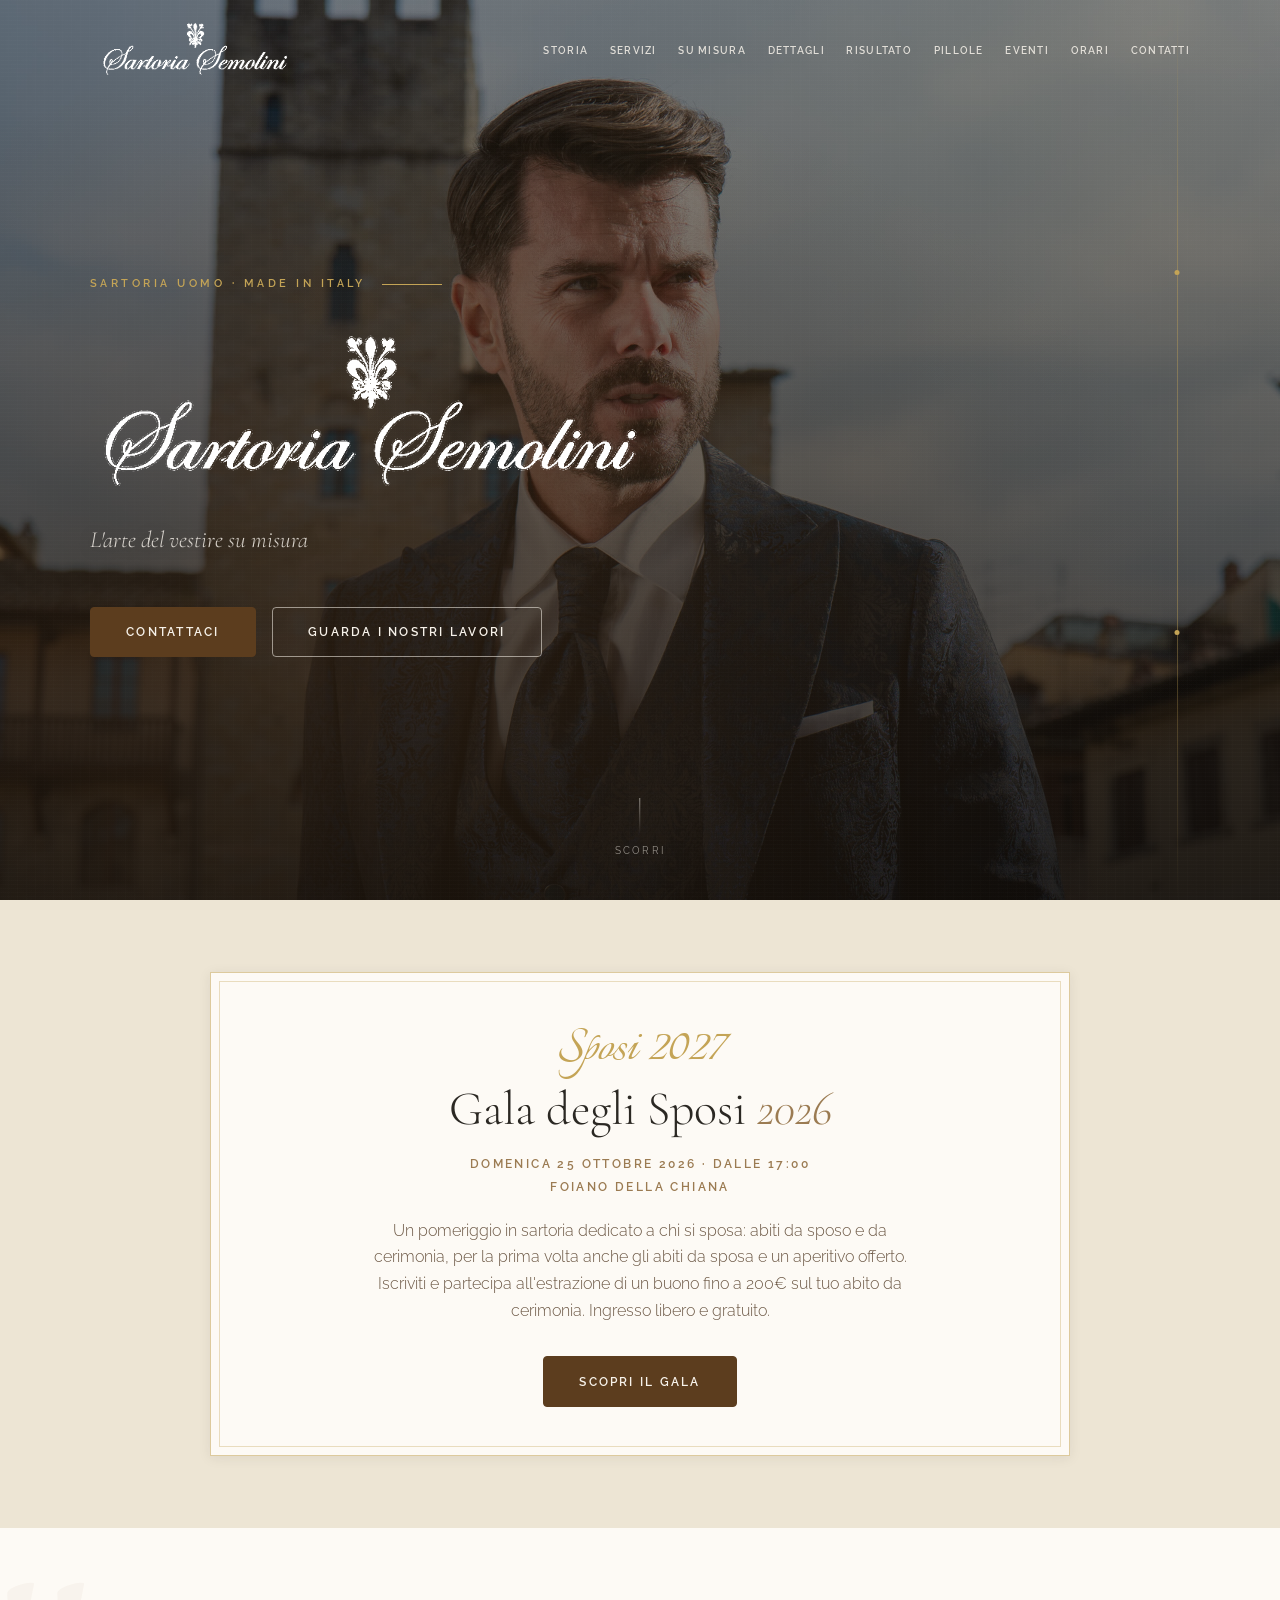
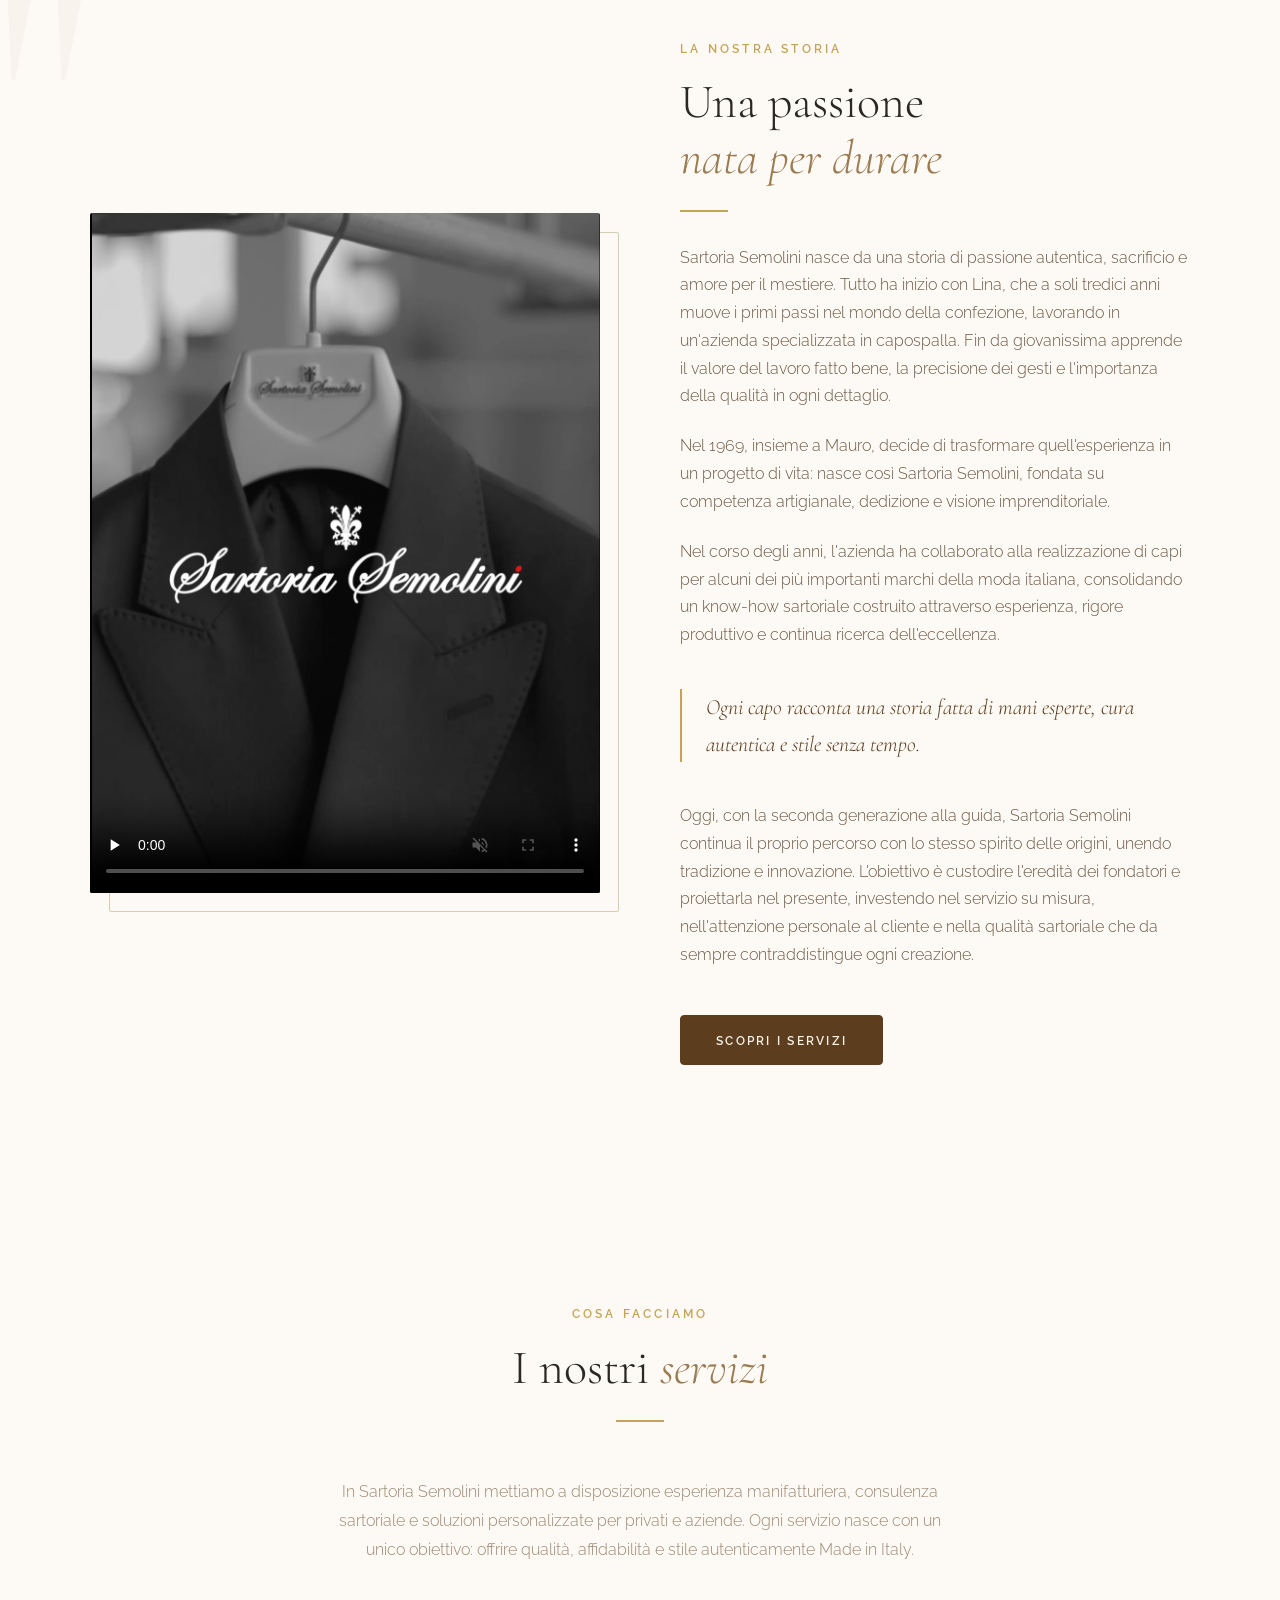
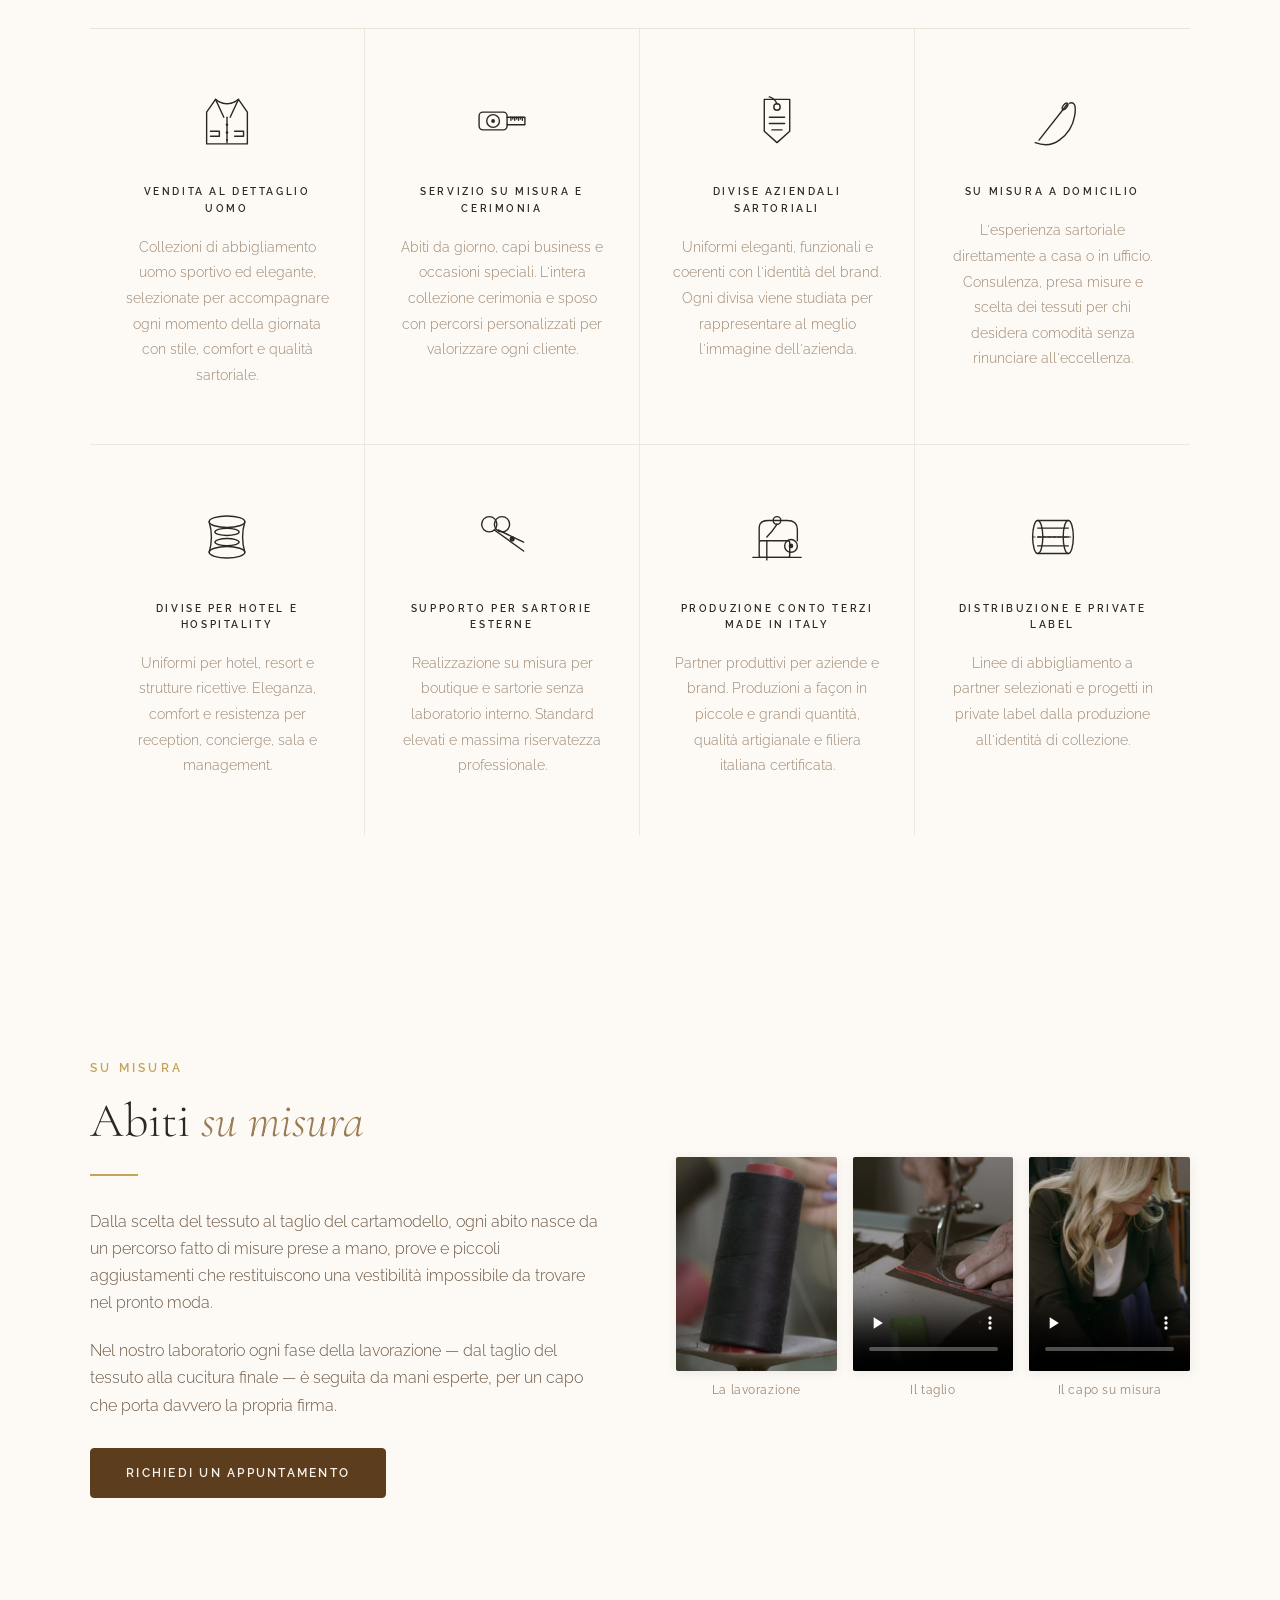
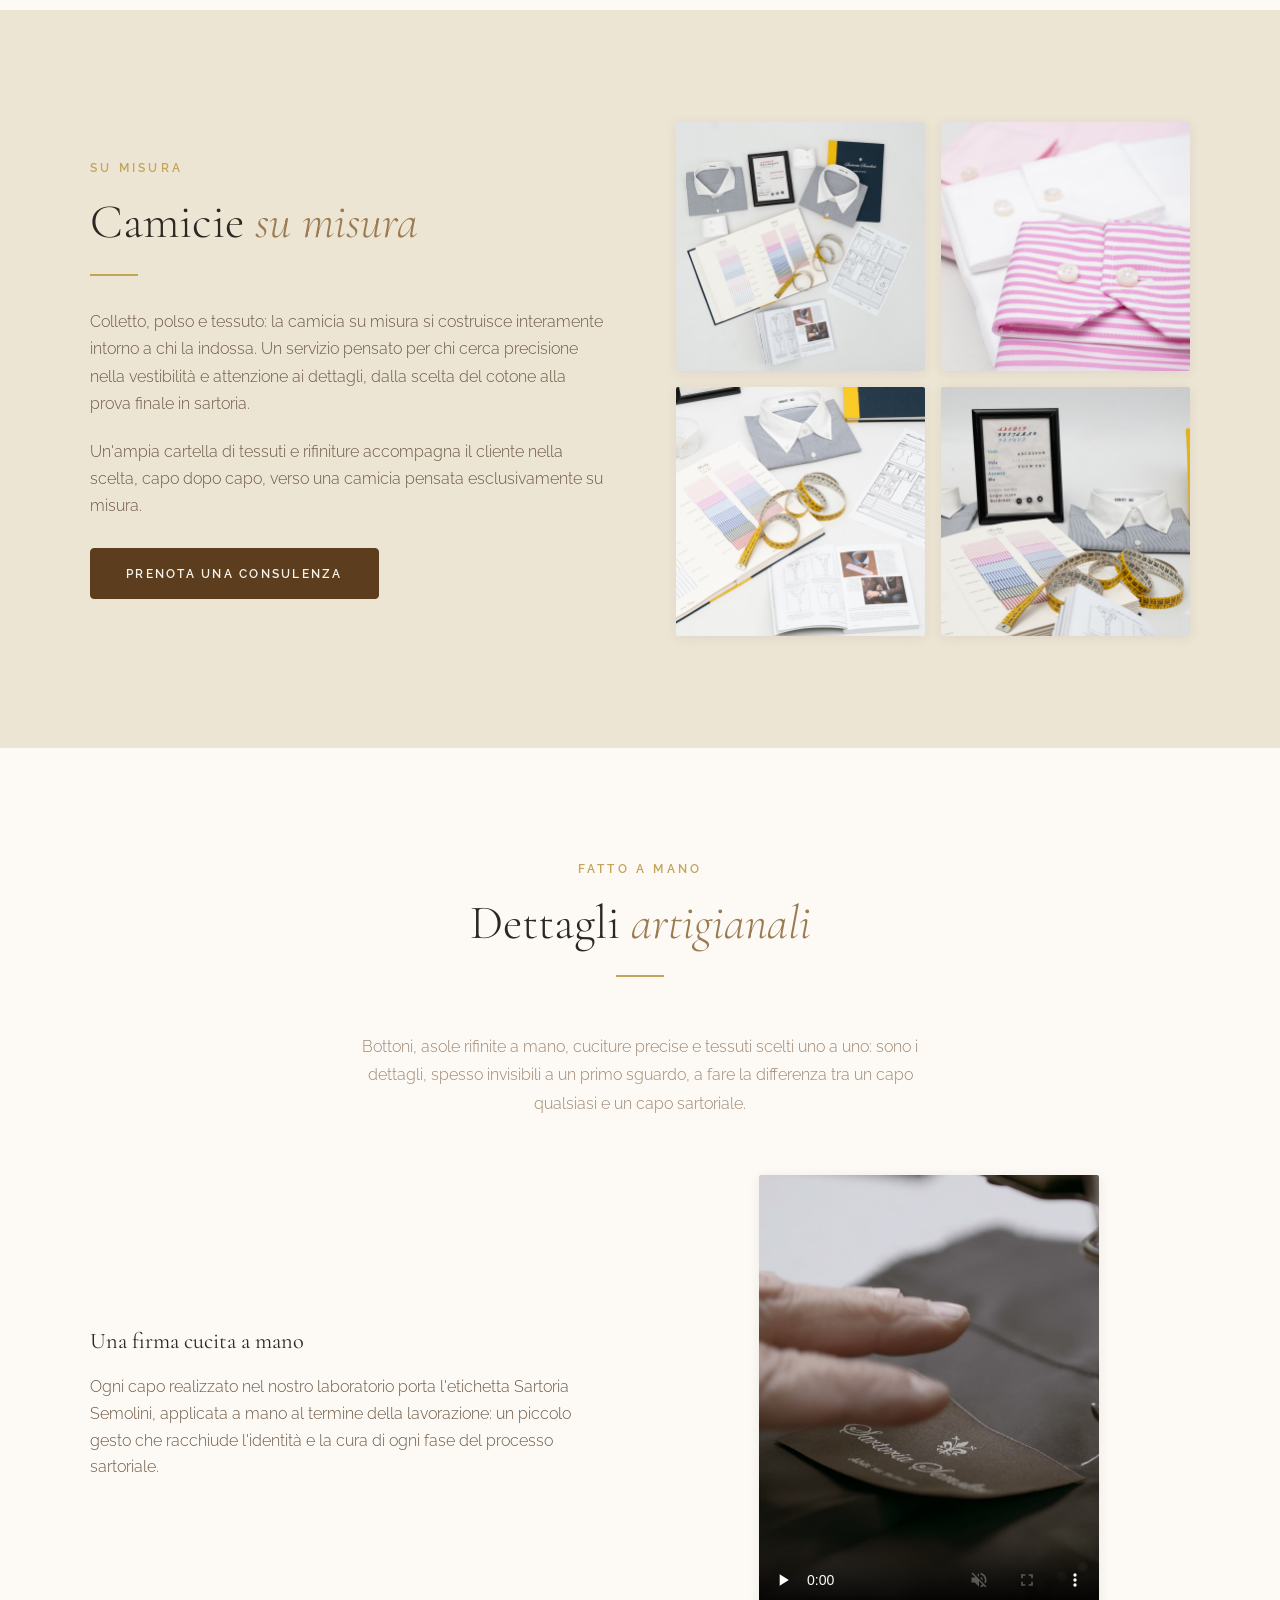
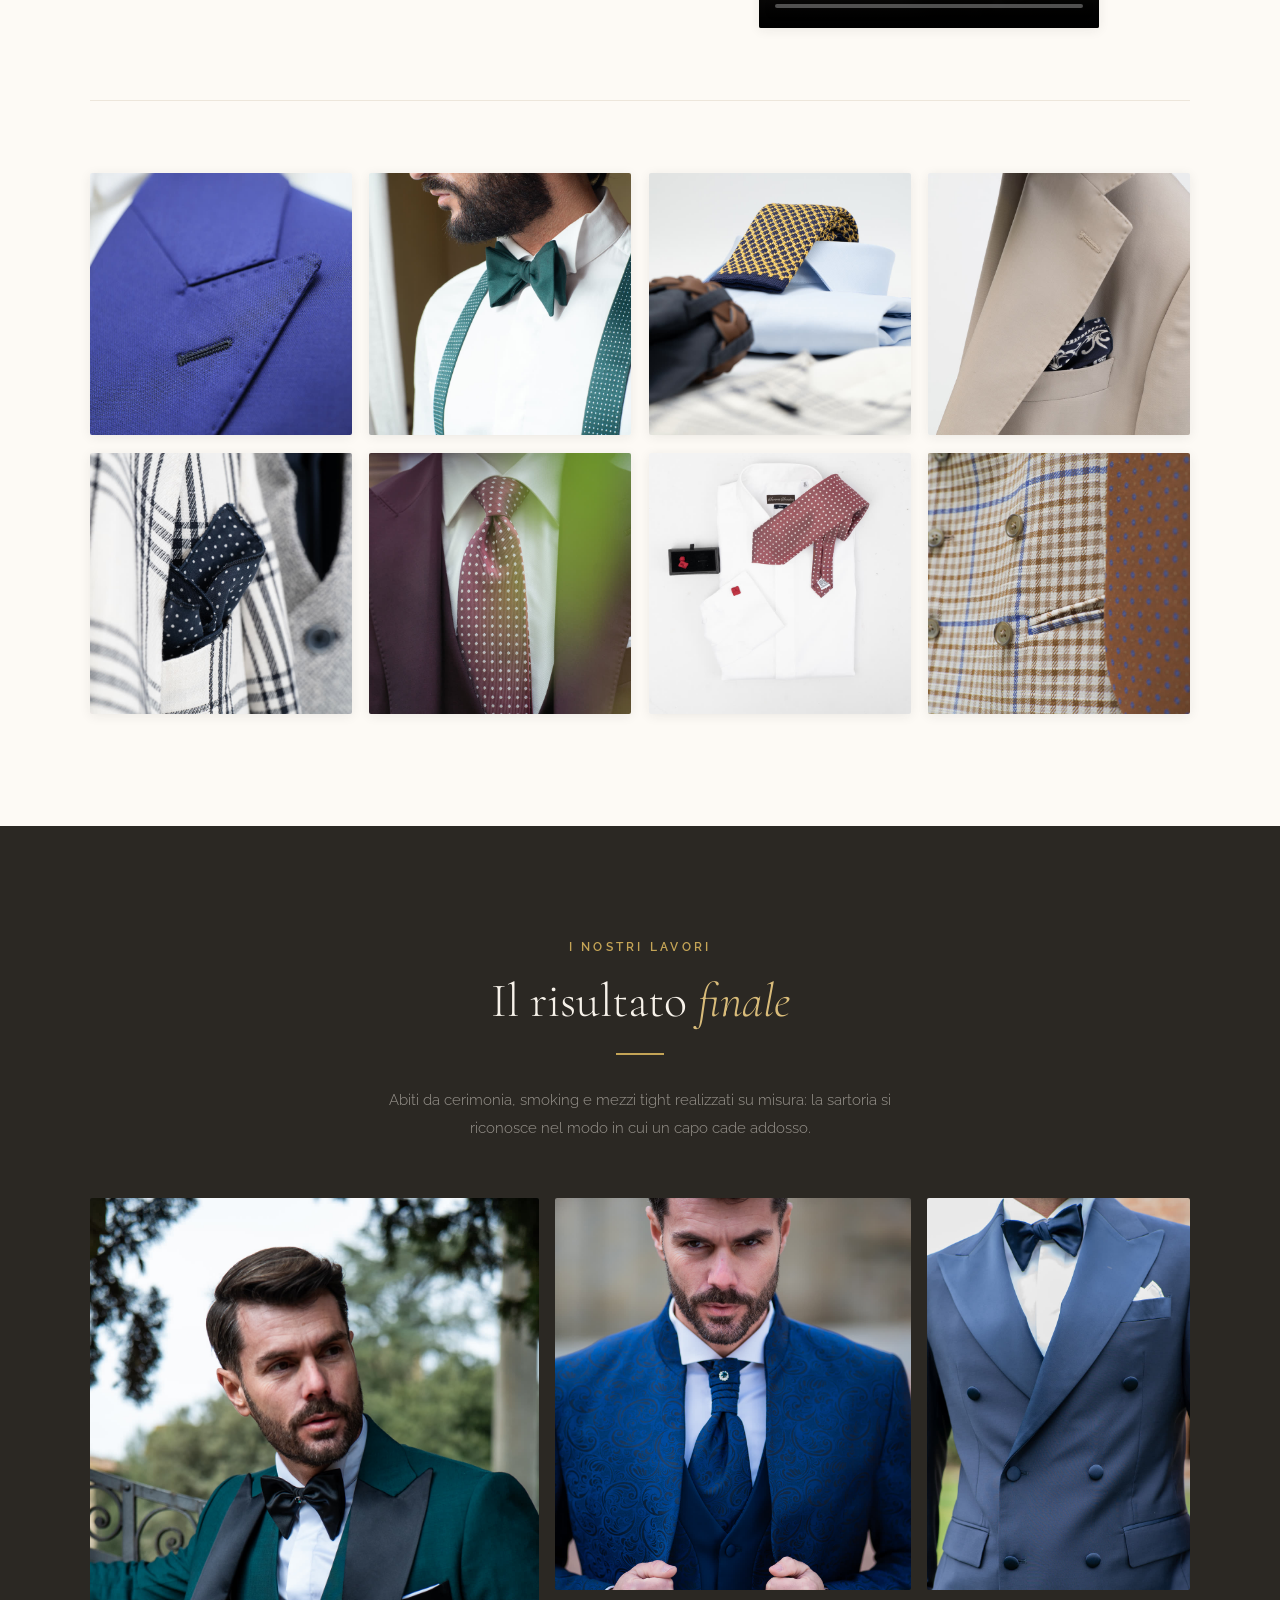
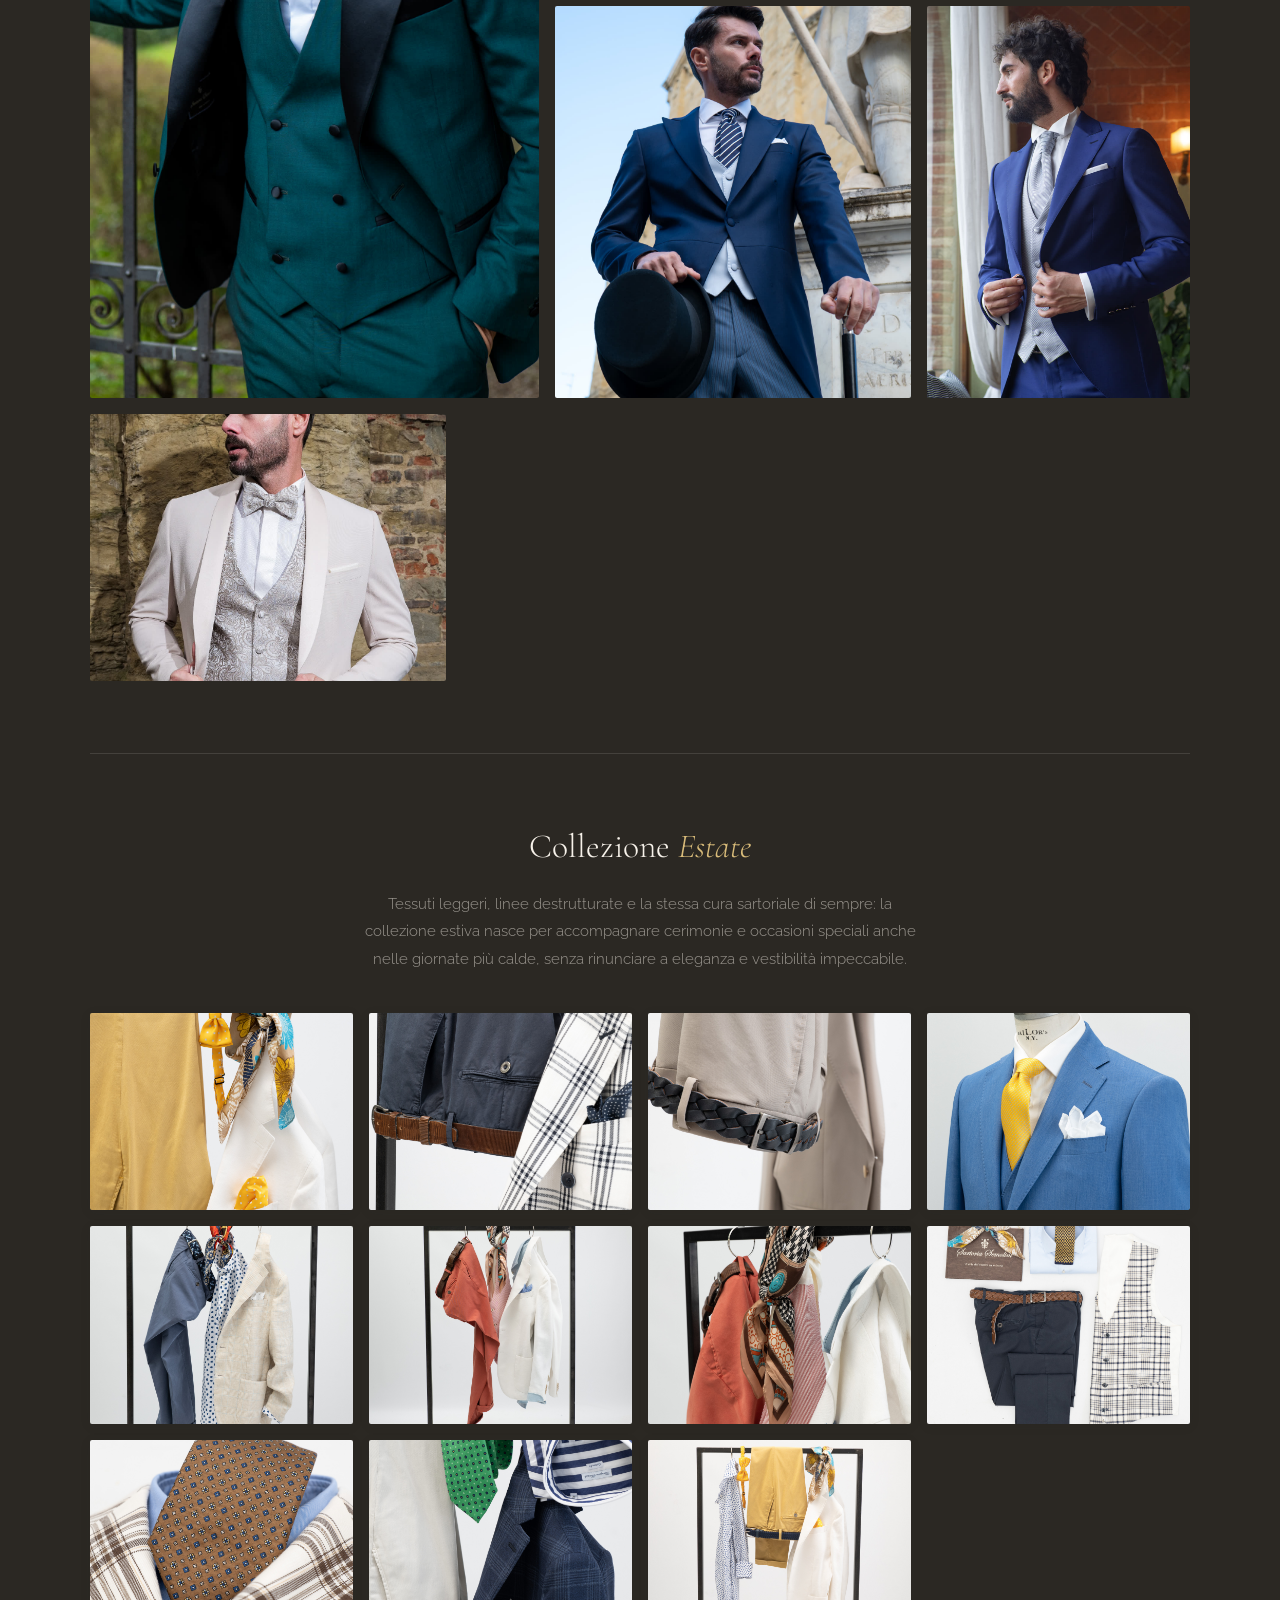
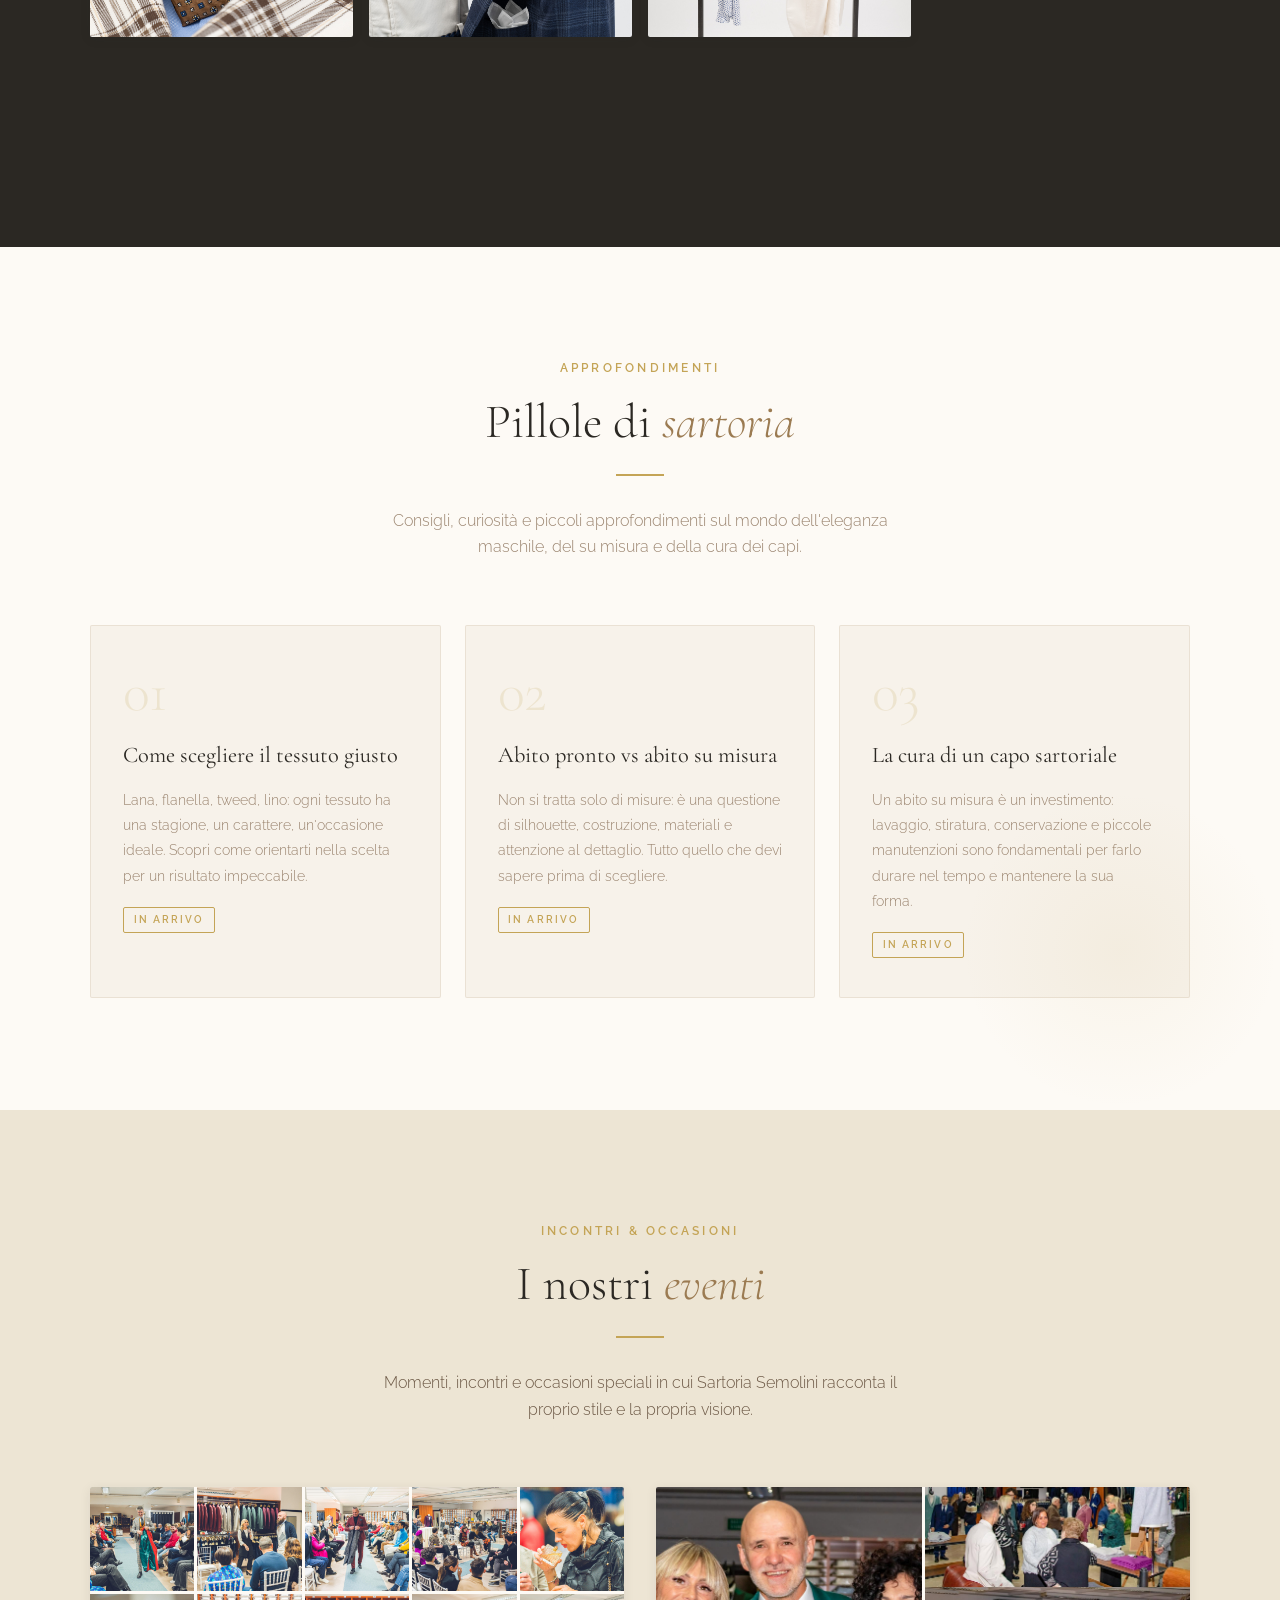
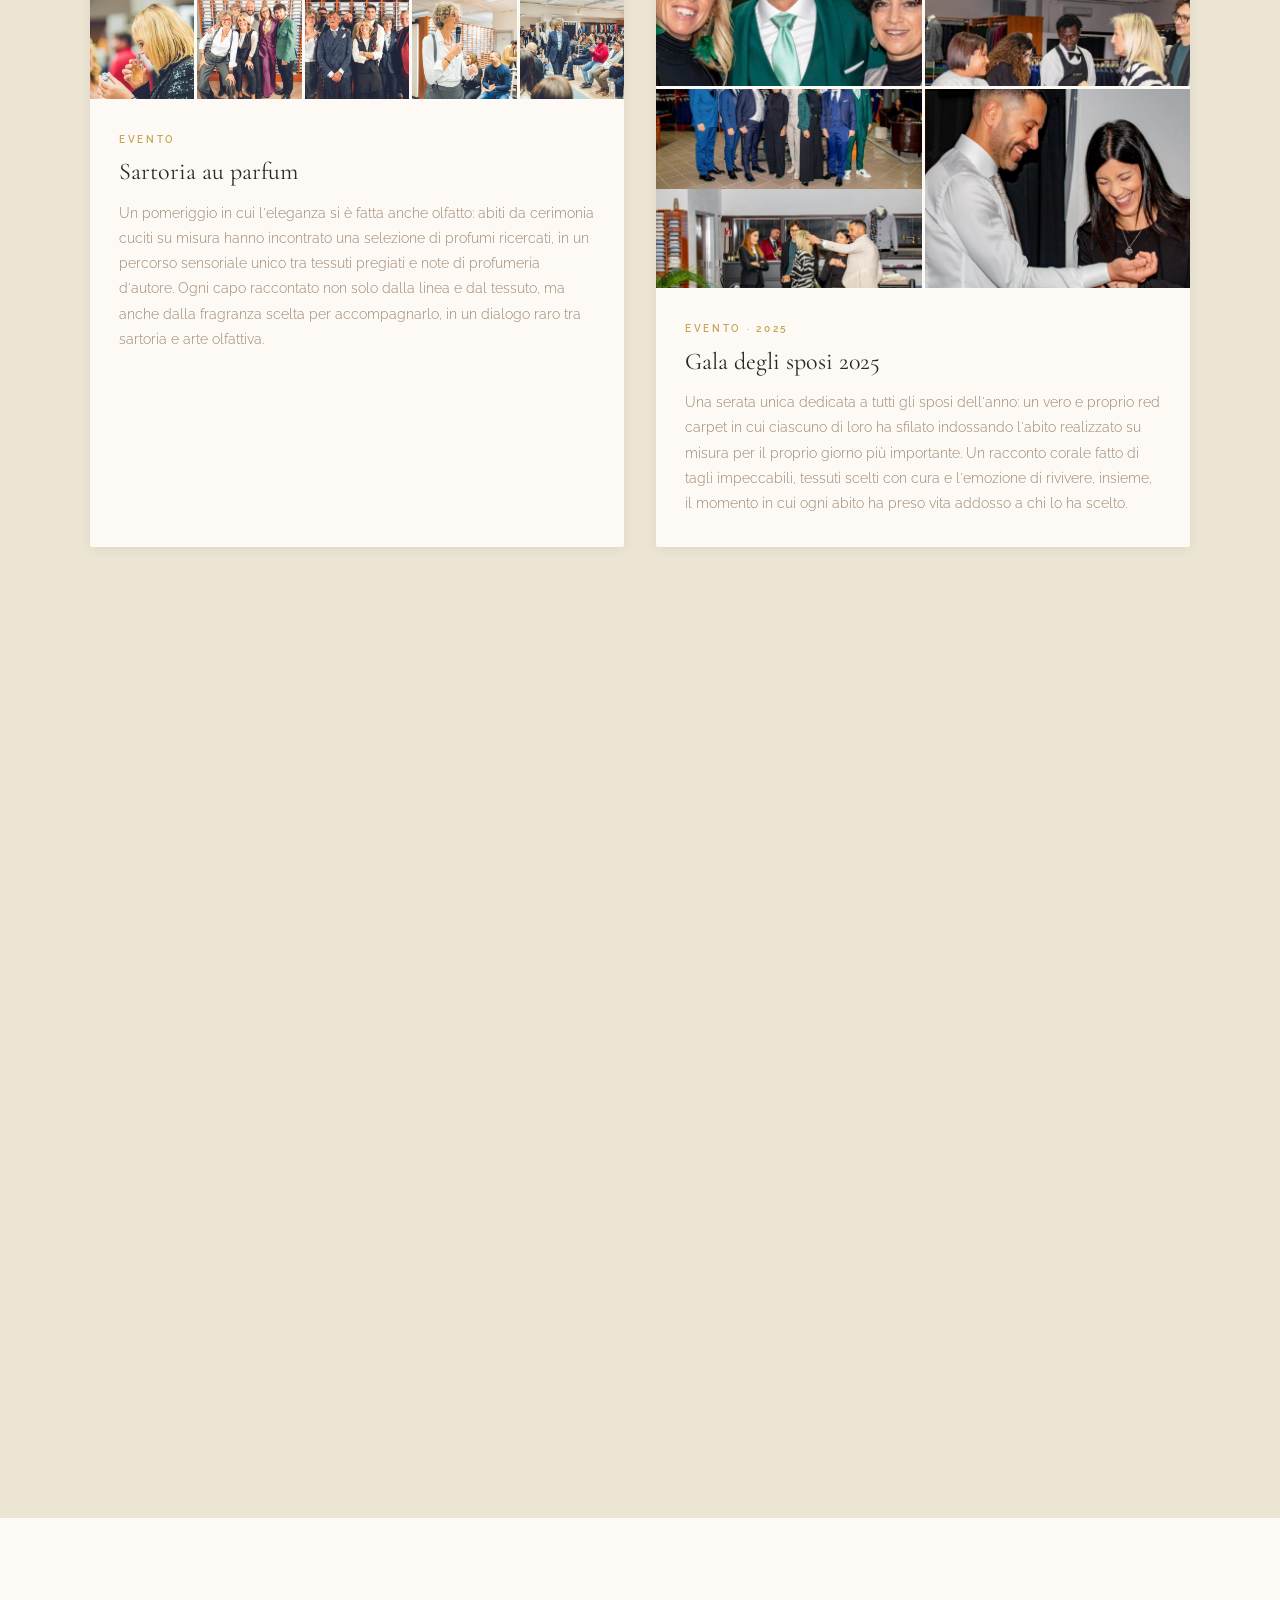
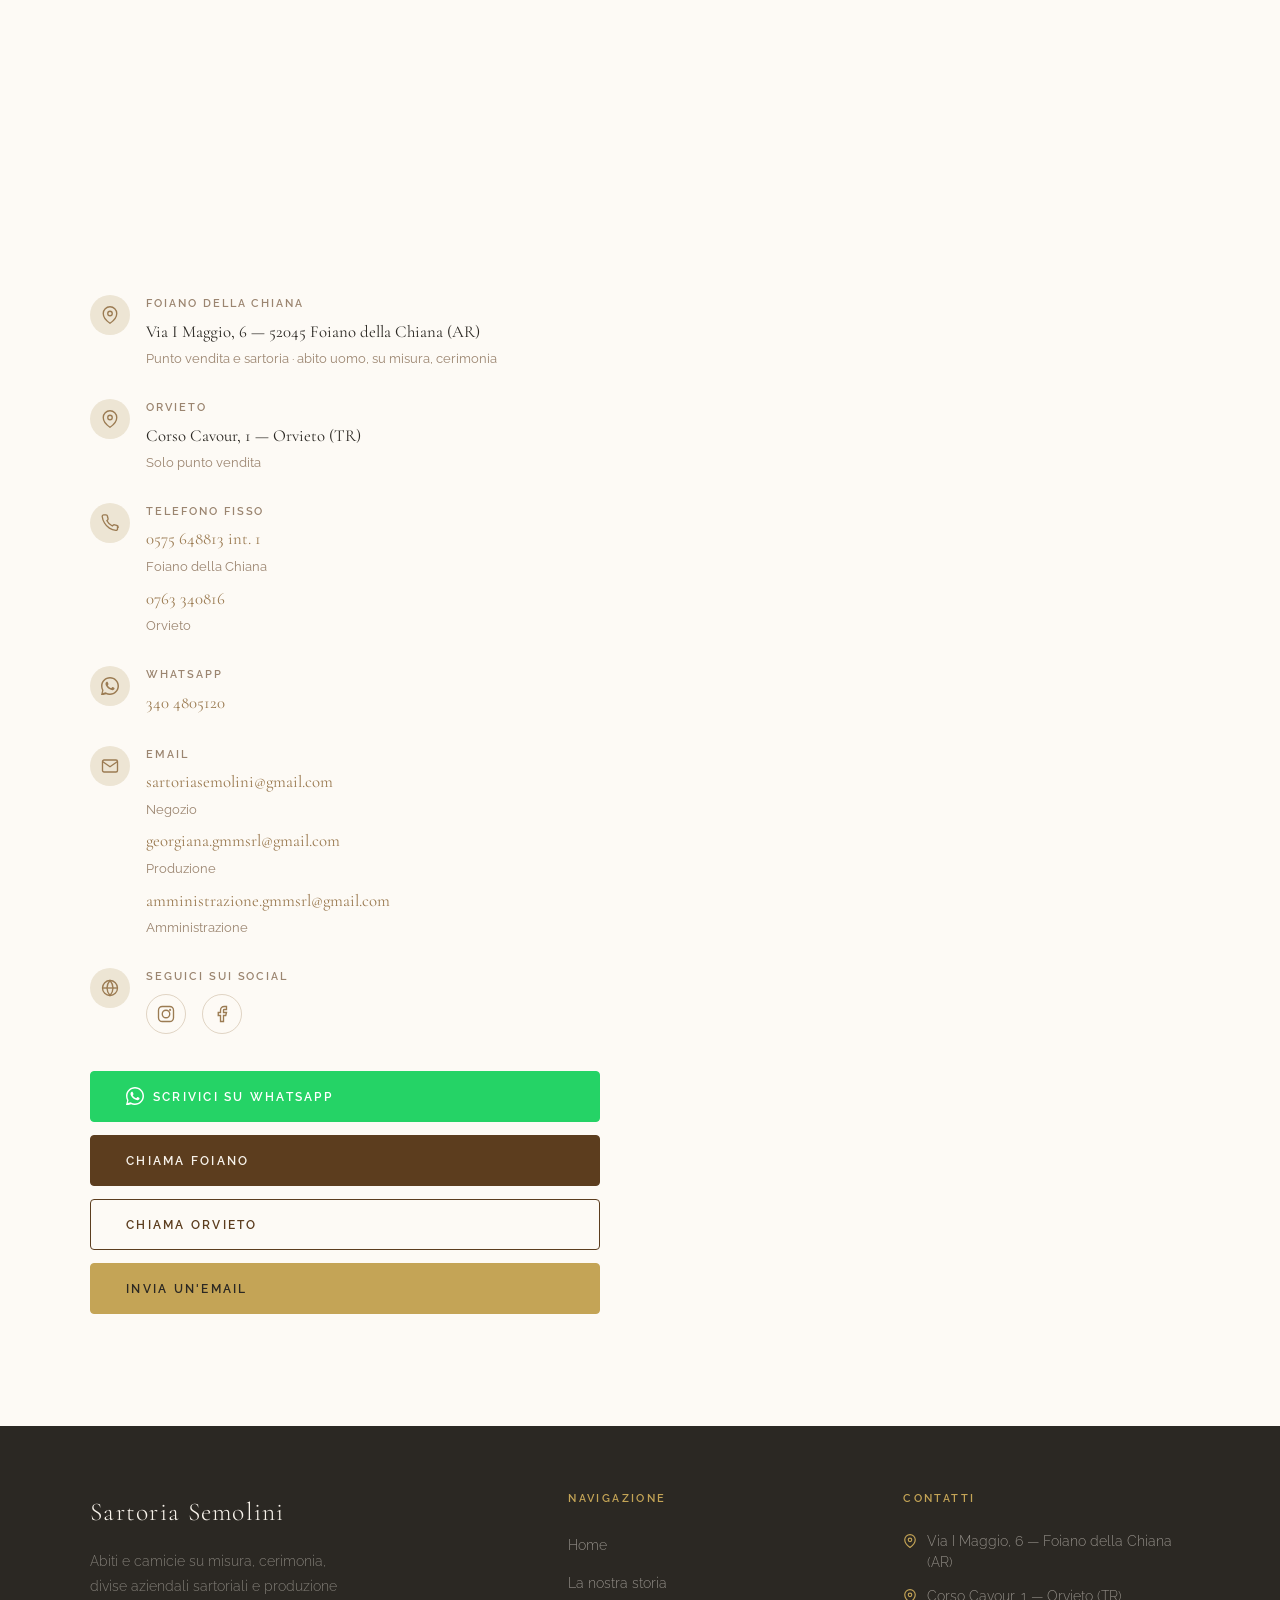
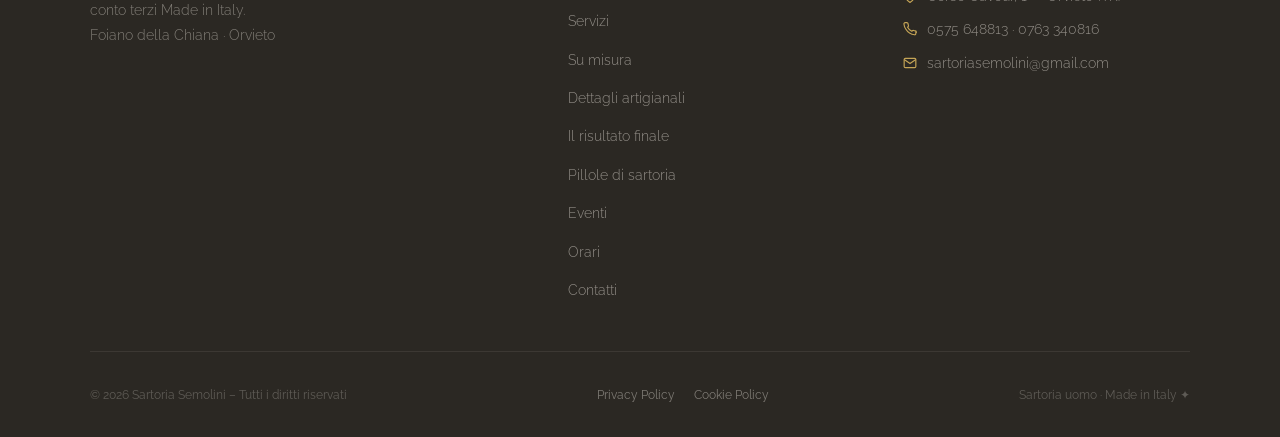
==== commit 2f045762: "Add files via upload" ====
--- a/index.html
+++ b/index.html
@@ -1621,6 +1621,78 @@
       .pillole__grid  { grid-template-columns: 1fr; }
       .eventi__grid   { grid-template-columns: 1fr; }
     }
+
+    /* =============================================
+       RICHIAMO GALA DEGLI SPOSI 2026 (aggiunto)
+       Banner tra hero e storia → /gala-degli-sposi-2026/
+       Non è una voce di menu.
+    ============================================= */
+    .gala-teaser {
+      padding: 4.5rem 0;
+      background: var(--beige-light);
+    }
+
+    .gala-teaser__card {
+      position: relative;
+      max-width: 860px;
+      margin: 0 auto;
+      padding: 3rem 2.5rem;
+      background: var(--white);
+      border: 1px solid rgba(196,164,86,0.55);
+      outline: 1px solid rgba(196,164,86,0.35);
+      outline-offset: -10px;
+      text-align: center;
+      box-shadow: var(--shadow-sm);
+    }
+
+    .gala-teaser__script {
+      font-family: var(--font-script);
+      font-size: 3.6rem;
+      line-height: 1;
+      color: var(--gold);
+      margin-bottom: 0.2rem;
+    }
+
+    .gala-teaser__meta {
+      margin-top: 1rem;
+      font-size: 0.75rem;
+      font-weight: 600;
+      letter-spacing: 0.2em;
+      text-transform: uppercase;
+      color: var(--warm-brown);
+      line-height: 1.9;
+    }
+
+    .gala-teaser__desc {
+      max-width: 560px;
+      margin: 1.2rem auto 2rem;
+      color: var(--text-mid);
+      font-size: 0.98rem;
+      font-weight: 300;
+    }
+
+    @media (max-width: 600px) {
+      .gala-teaser { padding: 3.5rem 0; }
+      .gala-teaser__card { padding: 2.4rem 1.3rem; }
+      .gala-teaser__script { font-size: 3rem; }
+      .gala-teaser .btn { width: 100%; }
+    }
+
+    /* Link note legali nel footer (aggiunto) */
+    .footer__legal {
+      display: flex;
+      gap: 1.2rem;
+      flex-wrap: wrap;
+      justify-content: center;
+    }
+
+    .footer__legal a {
+      font-size: 0.78rem;
+      color: rgba(247,242,234,0.4);
+      transition: color var(--transition);
+    }
+
+    .footer__legal a:hover { color: var(--gold); }
   </style>
 </head>
 <body>
@@ -1701,6 +1773,29 @@
     <div class="hero__scroll" aria-hidden="true">
       <div class="hero__scroll-arrow"></div>
       <span>Scorri</span>
+    </div>
+  </section>
+
+
+  <!-- =============================================
+       RICHIAMO GALA DEGLI SPOSI 2026 (aggiunto)
+       Porta alla landing /gala-degli-sposi-2026/.
+       Da rimuovere o aggiornare dopo l'evento (25/10/2026).
+  ============================================= -->
+  <section class="gala-teaser" id="gala-degli-sposi-2026" aria-labelledby="gala-teaser-title">
+    <div class="container">
+      <div class="gala-teaser__card reveal">
+        <p class="gala-teaser__script" aria-hidden="true">Sposi 2027</p>
+        <h2 class="section-title" id="gala-teaser-title">Gala degli Sposi <em>2026</em></h2>
+        <p class="gala-teaser__meta">
+          Domenica 25 ottobre 2026 · dalle 17:00<br>
+          Foiano della Chiana
+        </p>
+        <p class="gala-teaser__desc">
+          Un pomeriggio in sartoria dedicato a chi si sposa: abiti da sposo e da cerimonia, per la prima volta anche gli abiti da sposa e un aperitivo offerto. Iscriviti e partecipa all'estrazione di un buono fino a 200€ sul tuo abito da cerimonia. Ingresso libero e gratuito.
+        </p>
+        <a href="/gala-degli-sposi-2026/" class="btn btn--primary">Scopri il Gala</a>
+      </div>
     </div>
   </section>
 
@@ -2656,6 +2751,10 @@
         <span class="footer__copy">
           &copy; <span id="year"></span> Sartoria Semolini – Tutti i diritti riservati
         </span>
+        <nav class="footer__legal" aria-label="Note legali">
+          <a href="/privacy-policy/">Privacy Policy</a>
+          <a href="/cookie-policy/">Cookie Policy</a>
+        </nav>
         <span class="footer__credits">
           Sartoria uomo · Made in Italy ✦
         </span>
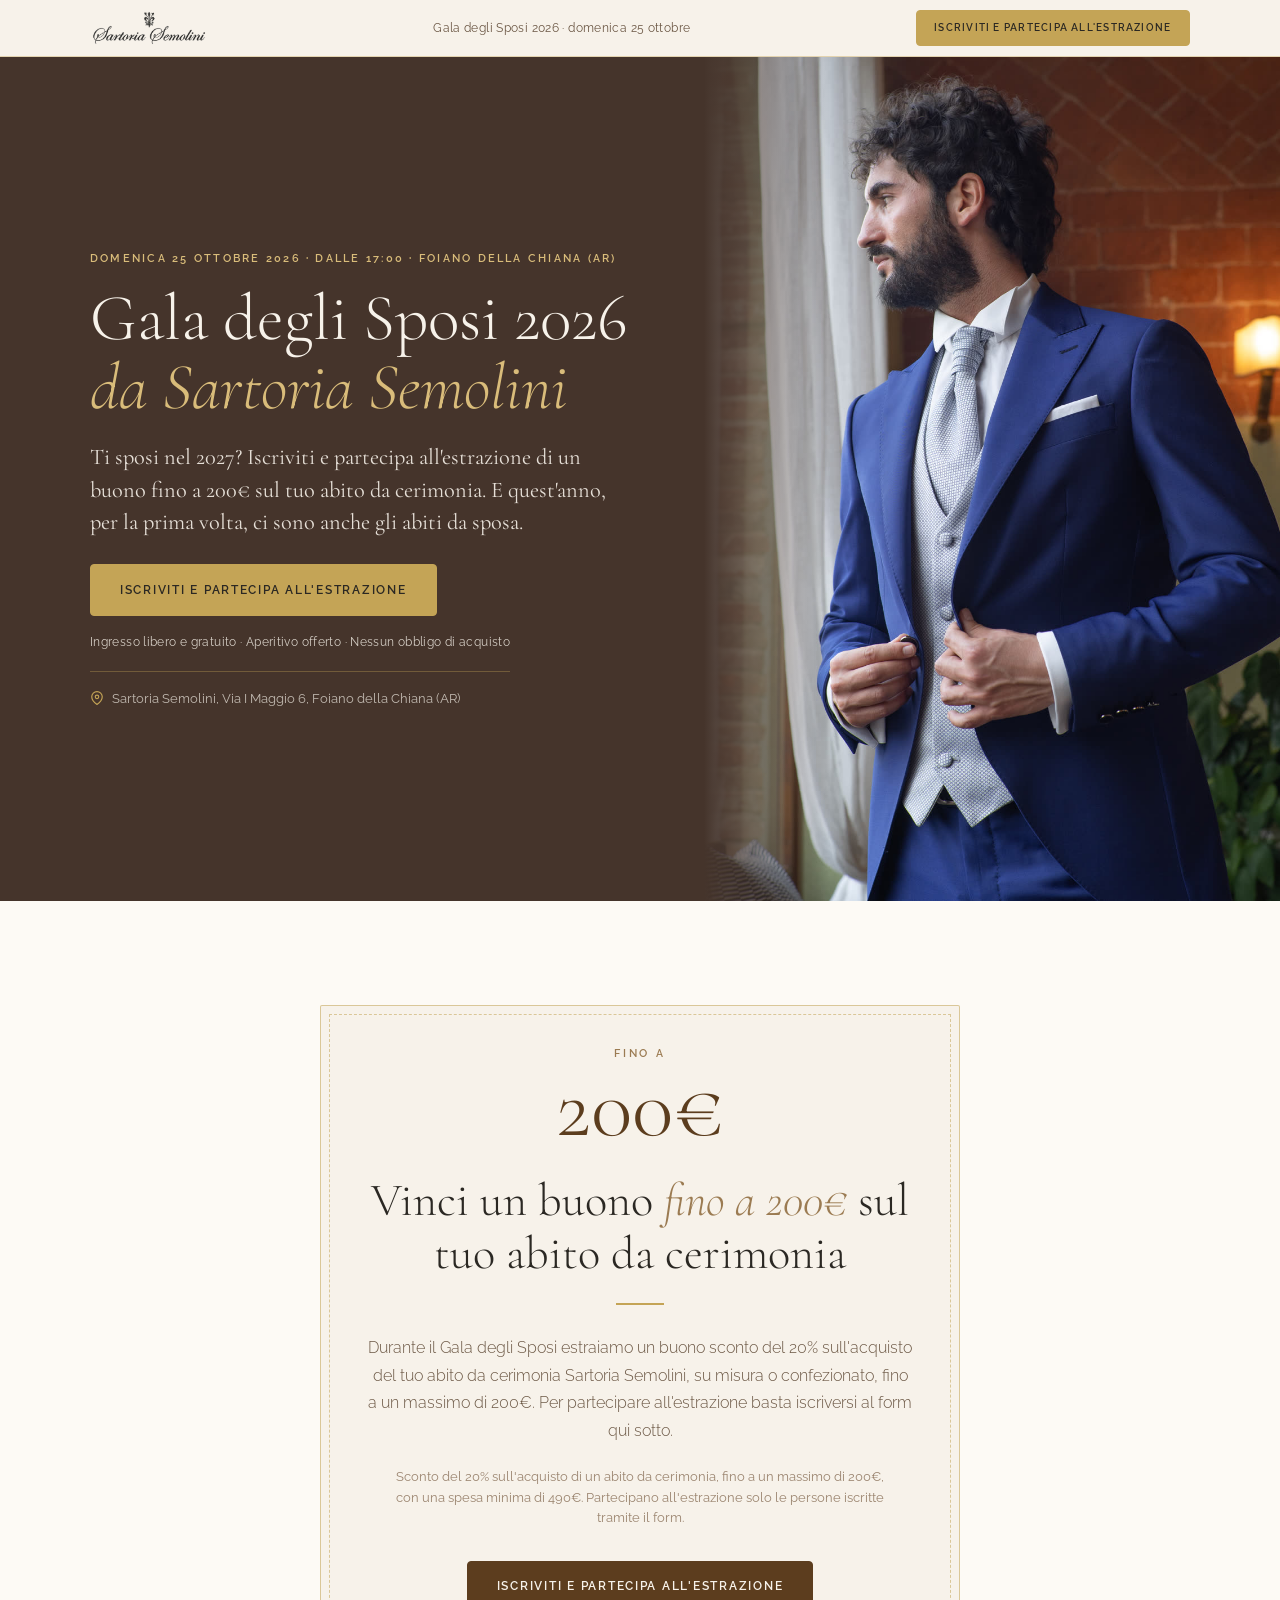
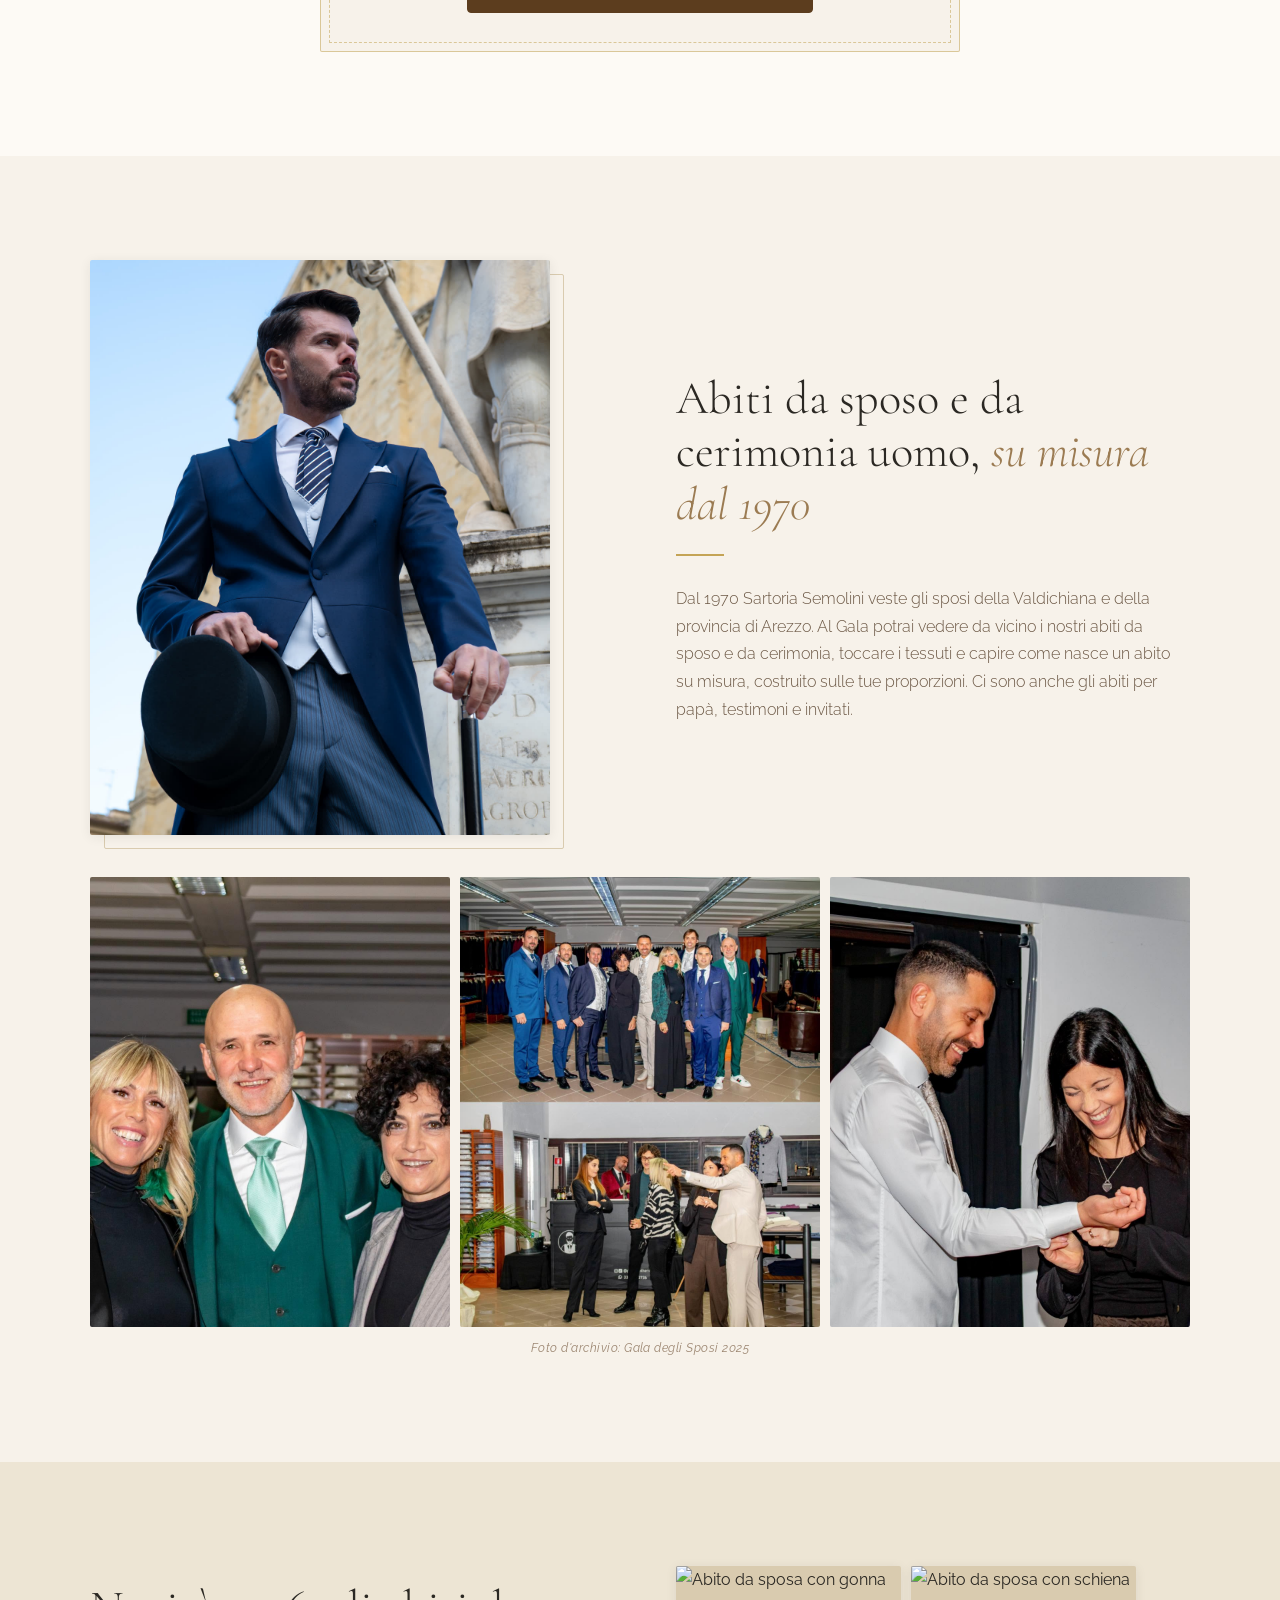
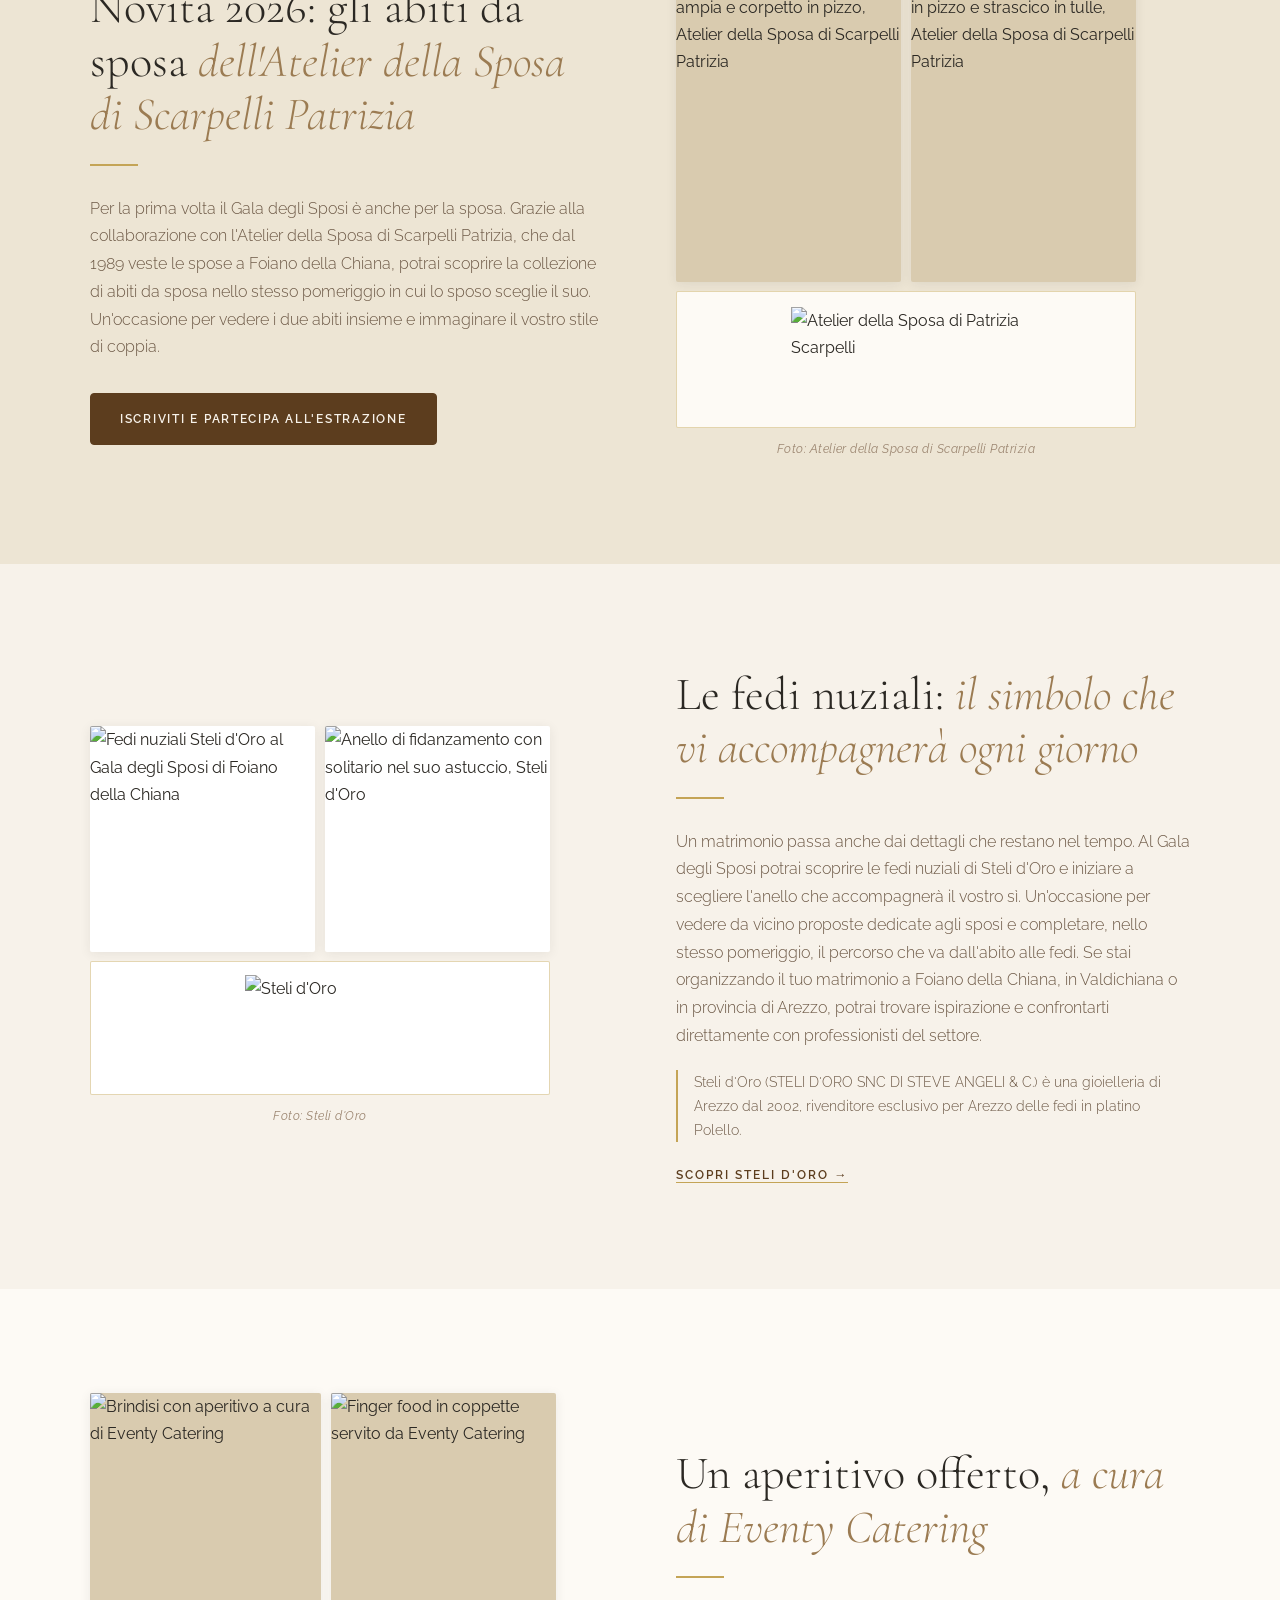
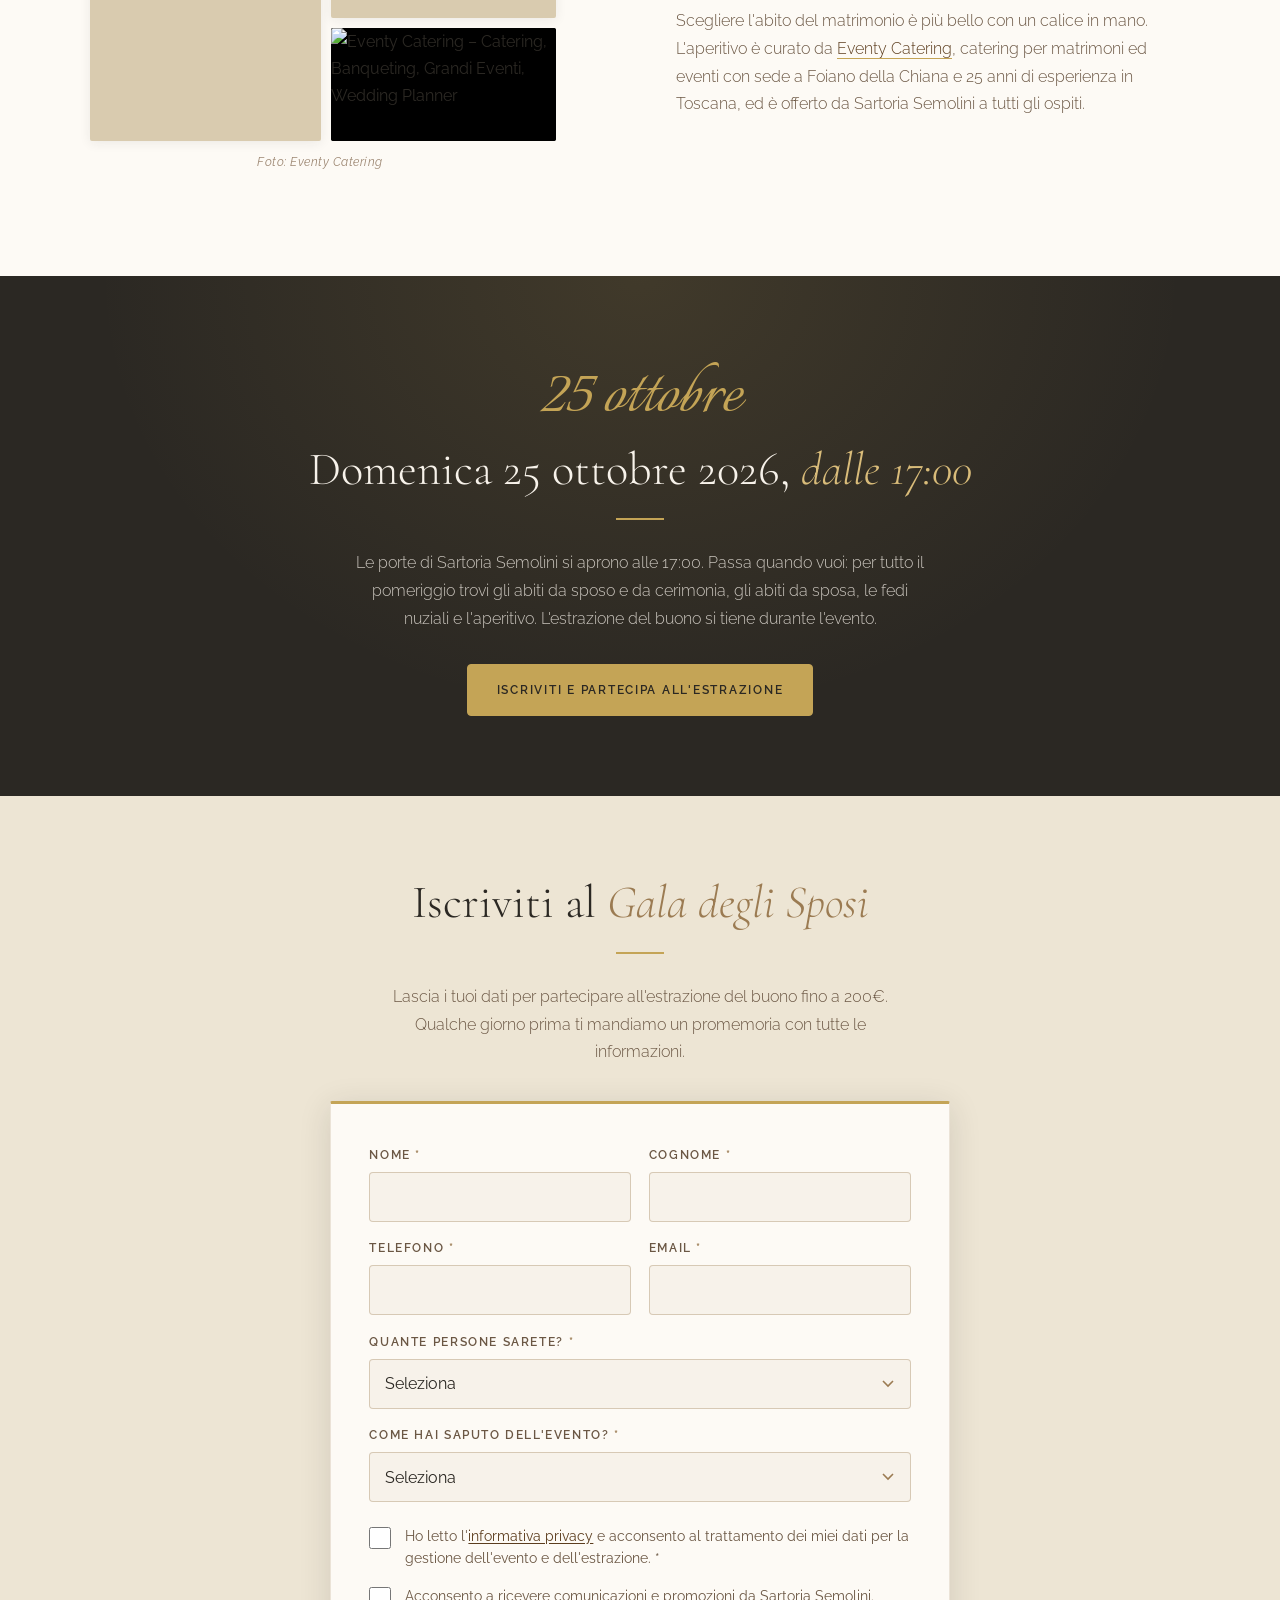
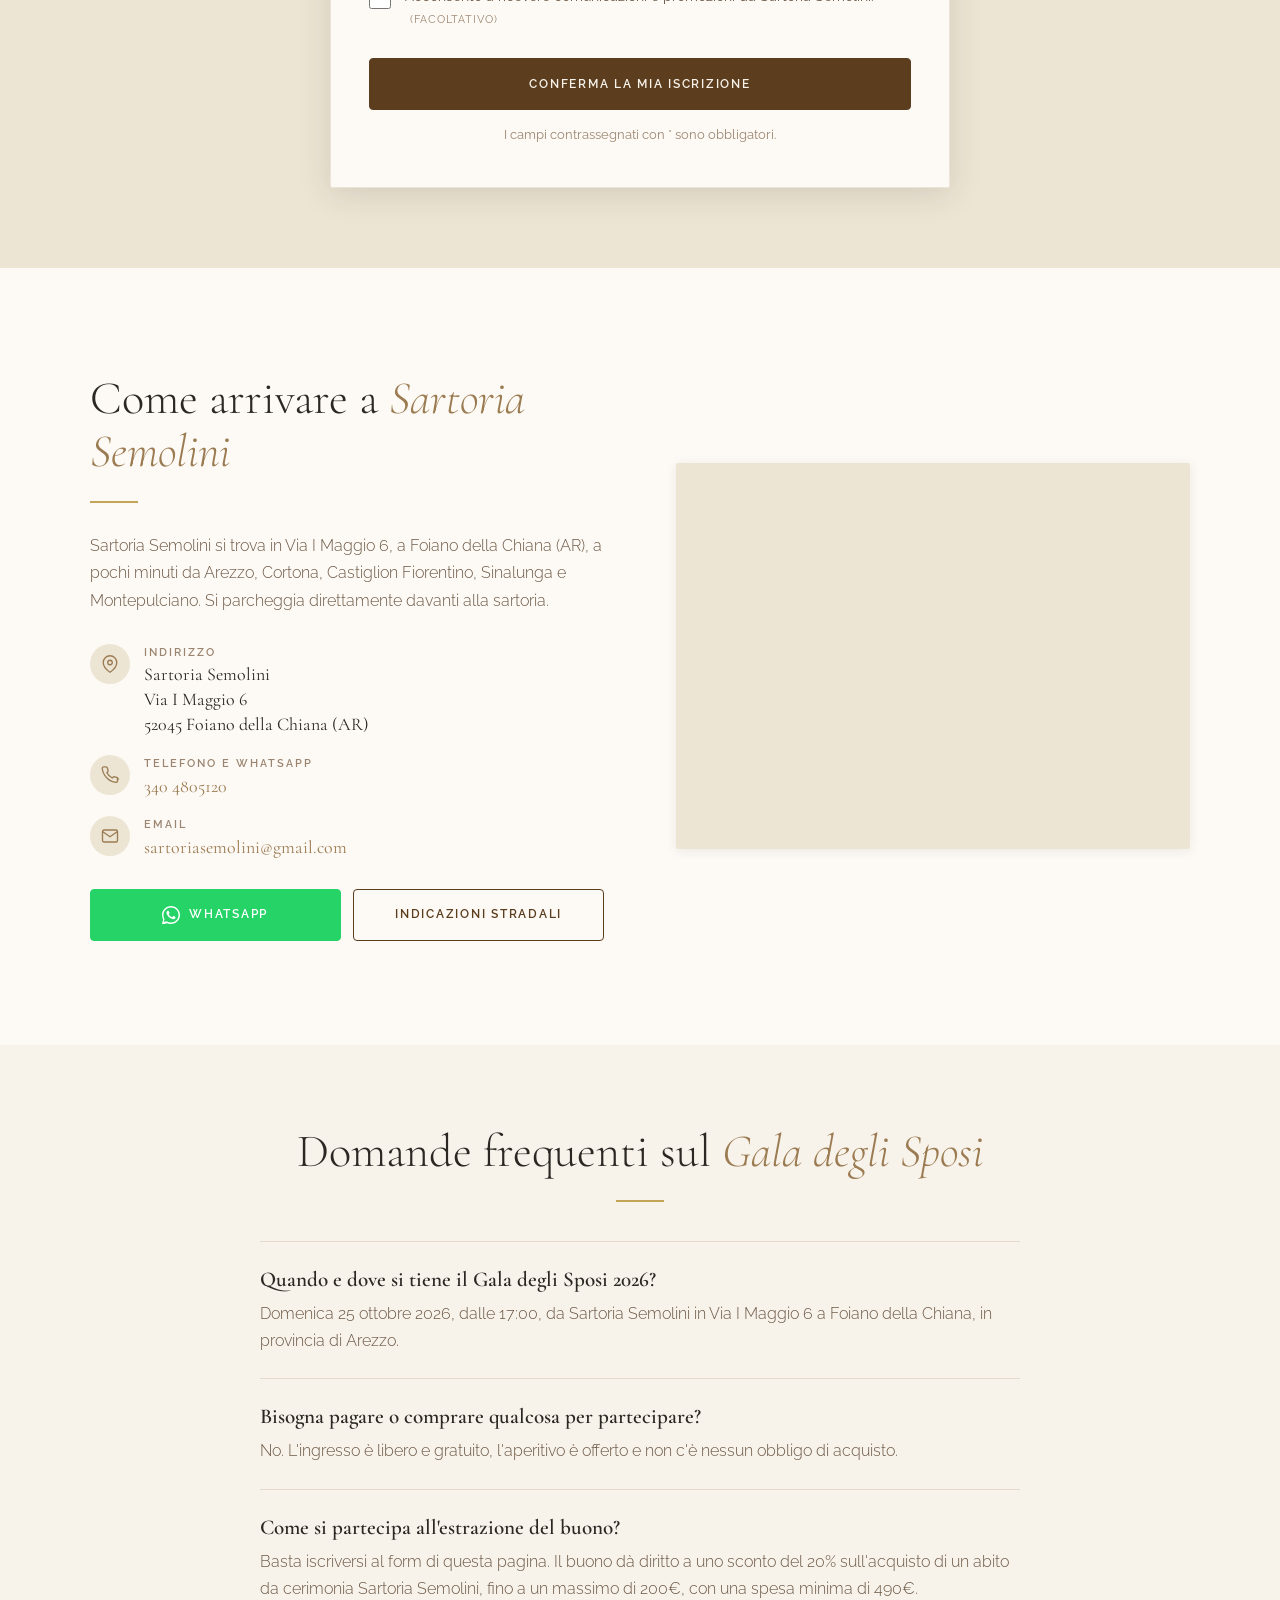
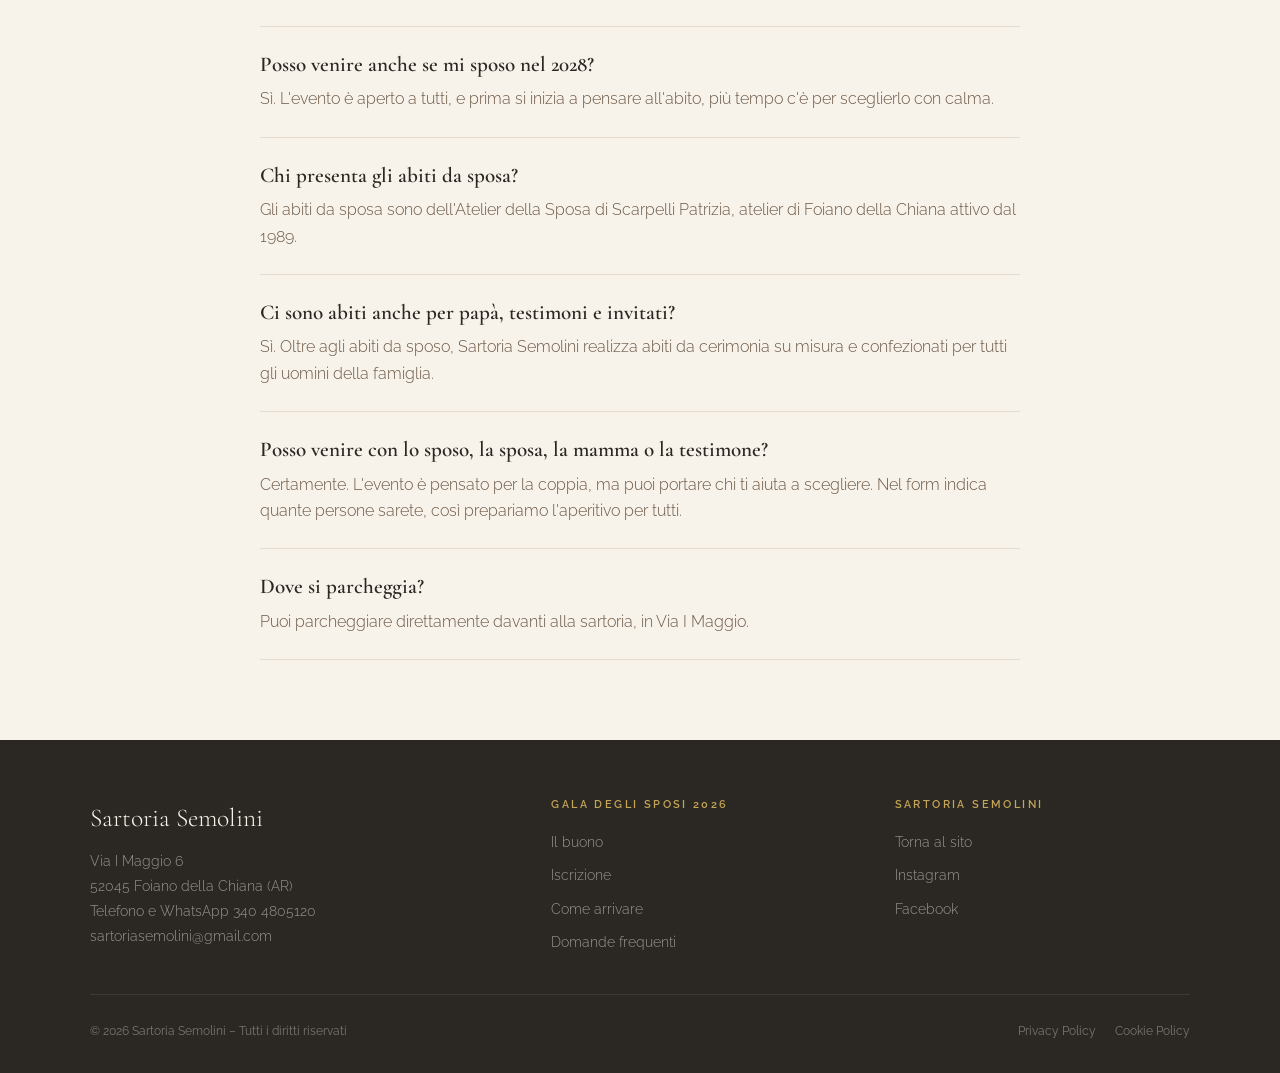
==== commit 24e82964: "Add files via upload" ====
--- a/index.html
+++ b/index.html
@@ -2,43 +2,188 @@
 <html lang="it">
 <head>
   <meta charset="UTF-8" />
-  <meta name="viewport" content="width=device-width, initial-scale=1.0" />
+  <meta name="viewport" content="width=device-width, initial-scale=1.0, viewport-fit=cover" />
 
   <!-- =============================================
-       SEO – META DESCRIPTION
+       SEO – testi ESATTI dal documento "Gala degli Sposi 2026 – Testi landing"
   ============================================= -->
-  <meta name="description" content="Sartoria Semolini: abiti e camicie su misura, cerimonia, divise aziendali sartoriali e produzione conto terzi Made in Italy a Foiano della Chiana e Orvieto." />
-
-  <title>Sartoria Semolini | Abiti e Camicie su Misura</title>
+  <title>Gala degli Sposi 2026 a Foiano della Chiana | Sartoria Semolini</title>
+  <meta name="description" content="Domenica 25 ottobre dalle 17:00, Gala degli Sposi da Sartoria Semolini a Foiano della Chiana: abiti da sposo e da sposa, aperitivo e un buono fino a 200€." />
+  <link rel="canonical" href="https://sartoriasemolini.it/gala-degli-sposi-2026/" />
+  <meta name="robots" content="index, follow, max-image-preview:large" />
+  <meta name="theme-color" content="#F7F2EA" />
+
+  <!-- Open Graph -->
+  <meta property="og:type" content="website" />
+  <meta property="og:locale" content="it_IT" />
+  <meta property="og:site_name" content="Sartoria Semolini" />
+  <meta property="og:title" content="Gala degli Sposi 2026 a Foiano della Chiana | Sartoria Semolini" />
+  <meta property="og:description" content="Domenica 25 ottobre dalle 17:00, Gala degli Sposi da Sartoria Semolini a Foiano della Chiana: abiti da sposo e da sposa, aperitivo e un buono fino a 200€." />
+  <meta property="og:url" content="https://sartoriasemolini.it/gala-degli-sposi-2026/" />
+  <!-- TODO: INSERIRE FOTO GALA 2026 – immagine di condivisione dedicata 1200×630 px (es. images/gala-sposi-2026-og.jpg).
+       Nel frattempo si usa una foto già presente nel sito (abito da cerimonia, non foto dell'evento). -->
+  <meta property="og:image" content="https://sartoriasemolini.it/images/gallery-mezzo-tight-blu.jpg" />
+  <meta property="og:image:width" content="1200" />
+  <meta property="og:image:height" content="1500" />
+  <meta property="og:image:alt" content="Abito da cerimonia su misura di Sartoria Semolini" />
+
+  <!-- Twitter Card -->
+  <meta name="twitter:card" content="summary_large_image" />
+  <meta name="twitter:title" content="Gala degli Sposi 2026 a Foiano della Chiana | Sartoria Semolini" />
+  <meta name="twitter:description" content="Domenica 25 ottobre dalle 17:00, Gala degli Sposi da Sartoria Semolini a Foiano della Chiana: abiti da sposo e da sposa, aperitivo e un buono fino a 200€." />
+  <meta name="twitter:image" content="https://sartoriasemolini.it/images/gallery-mezzo-tight-blu.jpg" />
+  <meta name="twitter:image:alt" content="Abito da cerimonia su misura di Sartoria Semolini" />
+
+  <!-- Preload immagine hero (LCP su smartphone) -->
+  <link rel="preload" as="image" href="../images/gallery-mezzo-tight-blu.jpg" fetchpriority="high" />
 
   <!-- =============================================
-       GOOGLE FONTS
-       Cormorant Garamond = titoli raffinati
-       Raleway             = corpo testo leggibile
-       Italianno           = logotipo corsivo
+       GOOGLE FONTS – stessi font e stesso caricamento della homepage.
+       ATTENZIONE PRIVACY: Google Fonts da CDN trasmette l'IP del visitatore a Google.
+       Valutare il self-hosting dei font nella fase cookie/privacy.
   ============================================= -->
   <link rel="preconnect" href="https://fonts.googleapis.com" />
   <link rel="preconnect" href="https://fonts.gstatic.com" crossorigin />
-  <link href="https://fonts.googleapis.com/css2?family=Cormorant+Garamond:ital,wght@0,300;0,400;0,600;1,300;1,400&family=Raleway:wght@300;400;500;600&display=swap" rel="stylesheet" />
-  <link href="https://fonts.googleapis.com/css2?family=Italianno&display=swap" rel="stylesheet">
+  <link href="https://fonts.googleapis.com/css2?family=Cormorant+Garamond:ital,wght@0,300;0,400;0,600;1,300;1,400&family=Raleway:wght@300;400;500;600&family=Italianno&display=swap" rel="stylesheet" />
+
+  <!-- =============================================
+       META PIXEL – NON INSTALLATO.
+       Da integrare in seguito SOLO tramite CMP / cookie consent manager:
+       lo script del Pixel deve partire esclusivamente dopo il consenso
+       dell'utente alla categoria "marketing". Nessun tracker marketing qui.
+  ============================================= -->
+
+  <!-- =============================================
+       DATI STRUTTURATI (JSON-LD) – solo dati presenti nel PDF o nel sito
+  ============================================= -->
+  <script type="application/ld+json">
+  {
+    "@context": "https://schema.org",
+    "@graph": [
+      {
+        "@type": "LocalBusiness",
+        "@id": "https://sartoriasemolini.it/#sartoria",
+        "name": "Sartoria Semolini",
+        "url": "https://sartoriasemolini.it/",
+        "logo": "https://sartoriasemolini.it/images/logo-semolini-trasparente.png",
+        "image": "https://sartoriasemolini.it/images/gallery-mezzo-tight-blu.jpg",
+        "telephone": "+39 340 4805120",
+        "email": "sartoriasemolini@gmail.com",
+        "foundingDate": "1970",
+        "address": {
+          "@type": "PostalAddress",
+          "streetAddress": "Via I Maggio 6",
+          "postalCode": "52045",
+          "addressLocality": "Foiano della Chiana",
+          "addressRegion": "AR",
+          "addressCountry": "IT"
+        },
+        "sameAs": [
+          "https://www.instagram.com/sartoriasemolini/",
+          "https://www.facebook.com/sartoriasemolini"
+        ]
+      },
+      {
+        "@type": "Event",
+        "@id": "https://sartoriasemolini.it/gala-degli-sposi-2026/#evento",
+        "name": "Gala degli Sposi 2026",
+        "description": "Domenica 25 ottobre dalle 17:00, Gala degli Sposi da Sartoria Semolini a Foiano della Chiana: abiti da sposo e da sposa, aperitivo e un buono fino a 200€.",
+        "url": "https://sartoriasemolini.it/gala-degli-sposi-2026/",
+        "startDate": "2026-10-25T17:00:00+01:00",
+        "eventStatus": "https://schema.org/EventScheduled",
+        "eventAttendanceMode": "https://schema.org/OfflineEventAttendanceMode",
+        "isAccessibleForFree": true,
+        "inLanguage": "it",
+        "image": ["https://sartoriasemolini.it/images/gallery-mezzo-tight-blu.jpg"],
+        "location": {
+          "@type": "Place",
+          "name": "Sartoria Semolini",
+          "address": {
+            "@type": "PostalAddress",
+            "streetAddress": "Via I Maggio 6",
+            "postalCode": "52045",
+            "addressLocality": "Foiano della Chiana",
+            "addressRegion": "AR",
+            "addressCountry": "IT"
+          }
+        },
+        "organizer": {
+          "@type": "Organization",
+          "@id": "https://sartoriasemolini.it/#sartoria",
+          "name": "Sartoria Semolini",
+          "url": "https://sartoriasemolini.it/"
+        },
+        "offers": {
+          "@type": "Offer",
+          "price": "0",
+          "priceCurrency": "EUR",
+          "availability": "https://schema.org/InStock",
+          "url": "https://sartoriasemolini.it/gala-degli-sposi-2026/"
+        }
+      },
+      {
+        "@type": "FAQPage",
+        "@id": "https://sartoriasemolini.it/gala-degli-sposi-2026/#faq",
+        "mainEntity": [
+          {
+            "@type": "Question",
+            "name": "Quando e dove si tiene il Gala degli Sposi 2026?",
+            "acceptedAnswer": { "@type": "Answer", "text": "Domenica 25 ottobre 2026, dalle 17:00, da Sartoria Semolini in Via I Maggio 6 a Foiano della Chiana, in provincia di Arezzo." }
+          },
+          {
+            "@type": "Question",
+            "name": "Bisogna pagare o comprare qualcosa per partecipare?",
+            "acceptedAnswer": { "@type": "Answer", "text": "No. L'ingresso è libero e gratuito, l'aperitivo è offerto e non c'è nessun obbligo di acquisto." }
+          },
+          {
+            "@type": "Question",
+            "name": "Come si partecipa all'estrazione del buono?",
+            "acceptedAnswer": { "@type": "Answer", "text": "Basta iscriversi al form di questa pagina. Il buono dà diritto a uno sconto del 20% sull'acquisto di un abito da cerimonia Sartoria Semolini, fino a un massimo di 200€, con una spesa minima di 490€." }
+          },
+          {
+            "@type": "Question",
+            "name": "Posso venire anche se mi sposo nel 2028?",
+            "acceptedAnswer": { "@type": "Answer", "text": "Sì. L'evento è aperto a tutti, e prima si inizia a pensare all'abito, più tempo c'è per sceglierlo con calma." }
+          },
+          {
+            "@type": "Question",
+            "name": "Chi presenta gli abiti da sposa?",
+            "acceptedAnswer": { "@type": "Answer", "text": "Gli abiti da sposa sono dell'Atelier della Sposa di Scarpelli Patrizia, atelier di Foiano della Chiana attivo dal 1989." }
+          },
+          {
+            "@type": "Question",
+            "name": "Ci sono abiti anche per papà, testimoni e invitati?",
+            "acceptedAnswer": { "@type": "Answer", "text": "Sì. Oltre agli abiti da sposo, Sartoria Semolini realizza abiti da cerimonia su misura e confezionati per tutti gli uomini della famiglia." }
+          },
+          {
+            "@type": "Question",
+            "name": "Posso venire con lo sposo, la sposa, la mamma o la testimone?",
+            "acceptedAnswer": { "@type": "Answer", "text": "Certamente. L'evento è pensato per la coppia, ma puoi portare chi ti aiuta a scegliere. Nel form indica quante persone sarete, così prepariamo l'aperitivo per tutti." }
+          },
+          {
+            "@type": "Question",
+            "name": "Dove si parcheggia?",
+            "acceptedAnswer": { "@type": "Answer", "text": "Puoi parcheggiare direttamente davanti alla sartoria, in Via I Maggio." }
+          }
+        ]
+      }
+    ]
+  }
+  </script>
+
   <style>
     /* =============================================
-       RESET & BASE
+       RESET & BASE (come homepage)
     ============================================= */
-    *, *::before, *::after {
-      box-sizing: border-box;
-      margin: 0;
-      padding: 0;
-    }
+    *, *::before, *::after { box-sizing: border-box; margin: 0; padding: 0; }
 
     html {
       scroll-behavior: smooth;
       font-size: 16px;
-    }
-
-    /* =============================================
-       CSS CUSTOM PROPERTIES (PALETTE)
-    ============================================= */
+      -webkit-text-size-adjust: 100%;
+    }
+
+    /* Palette e font: identici alla homepage */
     :root {
       --ivory:        #F7F2EA;
       --beige-light:  #EDE5D4;
@@ -62,6 +207,8 @@
       --transition:   0.35s ease;
       --shadow-sm:    0 2px 12px rgba(43,40,35,0.08);
       --shadow-md:    0 6px 32px rgba(43,40,35,0.14);
+
+      --header-h:     56px;
     }
 
     body {
@@ -72,2599 +219,1158 @@
       -webkit-font-smoothing: antialiased;
     }
 
-    img {
-      max-width: 100%;
-      display: block;
-    }
-
-    a {
-      text-decoration: none;
-      color: inherit;
-    }
-
-    /* =============================================
-       UTILITY CLASSES
-    ============================================= */
-    .container {
-      width: 90%;
-      max-width: 1100px;
-      margin: 0 auto;
-    }
-
-    .section-label {
-      font-family: var(--font-body);
-      font-size: 0.72rem;
-      font-weight: 600;
-      letter-spacing: 0.28em;
-      text-transform: uppercase;
-      color: var(--gold);
-      display: block;
-      margin-bottom: 1rem;
-    }
+    img { max-width: 100%; height: auto; display: block; }
+    a { color: inherit; text-decoration: none; }
+
+    section[id] { scroll-margin-top: calc(var(--header-h) + 8px); }
+
+    .container { width: 90%; max-width: 1100px; margin: 0 auto; }
+    .container--narrow { max-width: 760px; }
 
     .section-title {
       font-family: var(--font-display);
-      font-size: clamp(2rem, 4vw, 3rem);
+      font-size: clamp(1.85rem, 4.6vw, 2.9rem);
       font-weight: 300;
       line-height: 1.15;
       color: var(--antracite);
     }
-
-    .section-title em {
-      font-style: italic;
-      color: var(--warm-brown);
-    }
-
-    .hero__title-image {
-      margin-bottom: 1.4rem;
-      width: min(560px, 78vw);
-    }
-
-    .hero__logo {
-      width: 100%;
-      height: auto;
-      display: block;
-      object-fit: contain;
-      filter: brightness(0) invert(1);
-    }
-
-    .divider {
-      width: 48px;
-      height: 2px;
-      background: var(--gold);
-      margin: 1.5rem 0 2rem;
-    }
-
-    .divider--center {
-      margin-left: auto;
-      margin-right: auto;
+    .section-title em { font-style: italic; color: var(--warm-brown); }
+
+    .divider { width: 48px; height: 2px; background: var(--gold); margin: 1.4rem 0 1.8rem; }
+    .divider--center { margin-left: auto; margin-right: auto; }
+
+    .lead {
+      font-size: 1.02rem;
+      font-weight: 300;
+      color: var(--text-mid);
+    }
+    .lead + .lead { margin-top: 1.1rem; }
+
+    .fineprint {
+      font-size: 0.8rem;
+      line-height: 1.6;
+      color: var(--text-light);
+    }
+
+    .script {
+      font-family: var(--font-script);
+      font-weight: 400;
+      line-height: 1;
+      color: var(--gold);
     }
 
     /* =============================================
-       BUTTONS
+       BOTTONI (stile homepage; testo lungo → a capo consentito)
     ============================================= */
     .btn {
-      display: inline-block;
-      padding: 0.85rem 2.2rem;
+      display: inline-flex;
+      align-items: center;
+      justify-content: center;
+      gap: 0.55rem;
+      min-height: 52px;
+      padding: 0.85rem 1.8rem;
       font-family: var(--font-body);
       font-size: 0.78rem;
       font-weight: 600;
-      letter-spacing: 0.18em;
+      letter-spacing: 0.14em;
+      line-height: 1.35;
       text-transform: uppercase;
+      text-align: center;
       border: 1.5px solid transparent;
+      border-radius: var(--radius);
       cursor: pointer;
-      transition: all var(--transition);
-      border-radius: var(--radius);
-      white-space: nowrap;
-    }
-
-    .btn--primary {
-      background: var(--dark-brown);
-      color: var(--ivory);
-      border-color: var(--dark-brown);
-    }
-
-    .btn--primary:hover {
-      background: transparent;
-      color: var(--dark-brown);
-      border-color: var(--dark-brown);
-    }
-
-    .btn--outline {
-      background: transparent;
-      color: var(--ivory);
-      border-color: rgba(247,242,234,0.55);
-    }
-
-    .btn--outline:hover {
-      background: var(--ivory);
-      color: var(--antracite);
-      border-color: var(--ivory);
-    }
-
-    .btn--gold {
-      background: var(--gold);
-      color: var(--antracite);
-      border-color: var(--gold);
-    }
-
-    .btn--gold:hover {
-      background: transparent;
-      color: var(--gold);
-      border-color: var(--gold);
-    }
-
-    .btn--whatsapp {
-      background: #25D366;
-      color: #fff;
-      border-color: #25D366;
-      display: inline-flex;
-      align-items: center;
-      gap: 0.55rem;
-    }
-
-    .btn--whatsapp:hover {
-      background: #1DA851;
-      border-color: #1DA851;
-    }
+      transition: background var(--transition), color var(--transition), border-color var(--transition);
+    }
+    .btn--primary { background: var(--dark-brown); color: var(--ivory); border-color: var(--dark-brown); }
+    .btn--primary:hover { background: transparent; color: var(--dark-brown); }
+    .btn--gold { background: var(--gold); color: var(--antracite); border-color: var(--gold); }
+    .btn--gold:hover { background: transparent; color: var(--gold); }
+    .btn--outline-dark { background: transparent; color: var(--dark-brown); border-color: var(--dark-brown); }
+    .btn--outline-dark:hover { background: var(--dark-brown); color: var(--ivory); }
+    .btn--whatsapp { background: #25D366; color: #fff; border-color: #25D366; }
+    .btn--whatsapp:hover { background: #1DA851; border-color: #1DA851; }
+    .btn:focus-visible { outline: 2px solid var(--gold); outline-offset: 3px; }
+
+    .cta-wrap { margin-top: 2rem; }
 
     /* =============================================
-       NAVIGATION
+       1–2. HEADER STICKY + COUNTDOWN
     ============================================= */
-    .nav {
-      position: fixed;
+    .gh {
+      position: sticky;
       top: 0;
-      left: 0;
-      right: 0;
-      z-index: 1000;
-      padding: 1.1rem 0;
-      transition: background var(--transition), box-shadow var(--transition);
-    }
-
-    .nav.scrolled {
-      background: rgba(247,242,234,0.97);
-      box-shadow: var(--shadow-sm);
-    }
-
-    .nav__inner {
+      z-index: 100;
+      background: rgba(247,242,234,0.94);
+      -webkit-backdrop-filter: saturate(140%) blur(8px);
+      backdrop-filter: saturate(140%) blur(8px);
+      border-bottom: 1px solid rgba(196,164,86,0.4);
+      color: var(--text-mid);
+    }
+    .gh__inner {
+      height: var(--header-h);
       display: flex;
       align-items: center;
       justify-content: space-between;
       gap: 1rem;
     }
-
-    .nav__logo {
-      display: flex;
-      align-items: center;
-    }
-
-    .nav__logo-img {
-      width: 210px;
+    .gh__logo img {
+      width: 118px;
       height: auto;
-      max-height: 62px;
-      object-fit: contain;
-      transition: opacity var(--transition), filter var(--transition);
-      filter: brightness(0) invert(1);
-    }
-
-    .nav.scrolled .nav__logo-img {
-      filter: brightness(0);
-    }
-
-    .nav__logo-img:hover {
-      opacity: 0.9;
-    }
-
-    @media (max-width: 600px) {
-      .nav__logo-img {
-        width: 150px;
-        height: auto;
+    }
+    .gh__countdown {
+      flex: 1;
+      text-align: center;
+      font-size: 0.78rem;
+      letter-spacing: 0.03em;
+      color: var(--text-mid);
+    }
+    .gh__countdown strong {
+      font-family: var(--font-display);
+      font-size: 1.08rem;
+      font-weight: 600;
+      color: var(--dark-brown);
+    }
+    .gh__countdown .cd-short { display: none; }
+    .gh__cta { flex-shrink: 0; min-height: 36px; padding: 0.45rem 1.1rem; font-size: 0.64rem; letter-spacing: 0.12em; }
+
+    /* CTA fissa in basso: solo smartphone */
+    .mobile-cta {
+      display: none;
+    }
+
+    @media (max-width: 860px) {
+      :root { --header-h: 48px; }
+      .gh__logo img { width: 96px; }
+      .gh__cta { display: none; }
+      .gh__countdown { text-align: right; font-size: 0.74rem; }
+      .gh__countdown .cd-long { display: none; }
+      .gh__countdown .cd-short { display: inline; }
+      .gh__countdown strong { font-size: 1rem; }
+
+      .mobile-cta {
+        display: block;
+        position: fixed;
+        left: 0; right: 0; bottom: 0;
+        z-index: 90;
+        padding: 0.6rem 5% calc(0.6rem + env(safe-area-inset-bottom));
+        background: rgba(247,242,234,0.97);
+        border-top: 1px solid rgba(155,123,82,0.25);
+        box-shadow: 0 -4px 18px rgba(43,40,35,0.10);
+        transform: translateY(110%);
+        transition: transform 0.3s ease;
       }
-    }
-
-    .nav__links {
-      display: flex;
-      list-style: none;
-      gap: 1.35rem;
-      row-gap: 0.5rem;
-      flex-wrap: wrap;
-      align-items: center;
-    }
-
-    .nav__links a {
-      font-size: 0.62rem;
-      font-weight: 600;
-      letter-spacing: 0.13em;
-      text-transform: uppercase;
-      color: rgba(247,242,234,0.85);
-      transition: color var(--transition);
-      position: relative;
-    }
-
-    .nav__links a::after {
-      content: '';
-      position: absolute;
-      bottom: -3px;
-      left: 0;
-      width: 0;
-      height: 1px;
-      background: var(--gold);
-      transition: width var(--transition);
-    }
-
-    .nav__links a:hover::after { width: 100%; }
-    .nav__links a:hover { color: var(--gold); }
-
-    .nav.scrolled .nav__links a {
-      color: var(--text-mid);
-    }
-
-    .nav.scrolled .nav__links a:hover {
-      color: var(--warm-brown);
-    }
-
-    /* Hamburger */
-    .nav__toggle {
-      display: none;
-      flex-direction: column;
-      gap: 5px;
-      cursor: pointer;
-      background: none;
-      border: none;
-      padding: 4px;
-    }
-
-    .nav__toggle span {
-      display: block;
-      width: 24px;
-      height: 1.5px;
-      background: var(--ivory);
-      transition: all var(--transition);
-    }
-
-    .nav.scrolled .nav__toggle span {
-      background: var(--antracite);
-    }
-
-    /* Mobile menu */
-    .nav__mobile {
-      display: none;
-      position: fixed;
-      inset: 0;
-      background: var(--logo-brown);
-      z-index: 999;
-      flex-direction: column;
-      align-items: center;
-      justify-content: center;
-      gap: 1.5rem;
-      overflow-y: auto;
-      padding: 2rem 0;
-    }
-
-    .nav__mobile.open {
-      display: flex;
-    }
-
-    .nav__mobile a {
-      font-family: var(--font-display);
-      font-size: 1.6rem;
-      font-weight: 300;
-      color: var(--ivory);
-      letter-spacing: 0.05em;
-      transition: color var(--transition);
-    }
-
-    .nav__mobile a:hover { color: var(--gold); }
-
-    .nav__mobile-close {
-      position: absolute;
-      top: 1.5rem;
-      right: 1.8rem;
-      background: none;
-      border: none;
-      color: var(--ivory);
-      font-size: 2rem;
-      cursor: pointer;
+      .mobile-cta.is-visible { transform: translateY(0); }
+      .mobile-cta .btn { width: 100%; min-height: 48px; font-size: 0.72rem; letter-spacing: 0.1em; }
+      body { padding-bottom: 76px; }
     }
 
     /* =============================================
-       HERO SECTION
-       Sfondo fotografico (collezione cerimonia) con
-       overlay scuro per garantire leggibilità del testo.
+       3. HERO
+       Mobile: foto a tutta pagina con testo in sovrimpressione.
+       Desktop: due colonne testo / foto.
     ============================================= */
     .hero {
       position: relative;
-      min-height: 100vh;
-      display: flex;
-      align-items: center;
+      background: var(--logo-brown);
+      color: var(--ivory);
       overflow: hidden;
-      background-color: var(--logo-brown);
-      background-image:
-        linear-gradient(180deg, rgba(20,16,12,0.5) 0%, rgba(20,16,12,0.68) 55%, rgba(15,12,9,0.88) 100%),
-        url('images/hero-damascato-blu.jpg');
-      background-size: cover;
-      background-position: center 18%;
-      background-repeat: no-repeat;
-    }
-
-    /* Texture overlay pattern */
-    .hero::before {
+    }
+    .hero__media {
+      position: absolute;
+      inset: 0;
+    }
+    .hero__media img {
+      width: 100%;
+      height: 100%;
+      object-fit: cover;
+      object-position: center 20%;
+    }
+    .hero__media::after {
       content: '';
       position: absolute;
       inset: 0;
-      background-image:
-        repeating-linear-gradient(
-          0deg,
-          transparent,
-          transparent 3px,
-          rgba(255,255,255,0.012) 3px,
-          rgba(255,255,255,0.012) 4px
-        ),
-        repeating-linear-gradient(
-          90deg,
-          transparent,
-          transparent 8px,
-          rgba(255,255,255,0.008) 8px,
-          rgba(255,255,255,0.008) 9px
-        );
-      z-index: 1;
-    }
-
-    /* Vignetta calda */
-    .hero::after {
-      content: '';
-      position: absolute;
-      inset: 0;
-      background: radial-gradient(ellipse at 30% 70%, rgba(92,61,30,0.3) 0%, transparent 65%),
-                  radial-gradient(ellipse at 80% 10%, rgba(196,164,86,0.1) 0%, transparent 55%);
-      z-index: 1;
-    }
-
+      background: linear-gradient(180deg, rgba(20,16,12,0.25) 0%, rgba(20,16,12,0.55) 40%, rgba(20,16,12,0.92) 72%, rgba(20,16,12,0.97) 100%);
+    }
     .hero__content {
       position: relative;
       z-index: 2;
-      max-width: 700px;
-      padding: 8rem 0 6rem;
-      animation: fadeUp 1s ease both;
-    }
-
+      min-height: calc(100vh - var(--header-h));
+      min-height: calc(100svh - var(--header-h));
+      display: flex;
+      flex-direction: column;
+      justify-content: flex-end;
+      padding: 6rem 0 2.6rem;
+    }
     .hero__eyebrow {
-      font-size: 0.68rem;
+      font-size: 0.7rem;
       font-weight: 600;
-      letter-spacing: 0.32em;
+      letter-spacing: 0.2em;
+      line-height: 1.8;
       text-transform: uppercase;
-      color: var(--gold);
-      margin-bottom: 1.8rem;
-      display: flex;
-      align-items: center;
-      gap: 1rem;
-    }
-
-    .hero__eyebrow::after {
-      content: '';
-      flex: 1;
-      max-width: 60px;
-      height: 1px;
-      background: var(--gold);
-    }
-
+      color: var(--gold-light);
+      margin-bottom: 1rem;
+    }
+    .hero__title {
+      font-family: var(--font-display);
+      font-weight: 300;
+      font-size: clamp(2.35rem, 9vw, 4.1rem);
+      line-height: 1.05;
+      color: var(--ivory);
+      margin-bottom: 1.2rem;
+    }
+    .hero__title em { font-style: italic; color: var(--gold-light); }
     .hero__subtitle {
       font-family: var(--font-display);
-      font-size: clamp(1.1rem, 2.5vw, 1.45rem);
+      font-size: clamp(1.15rem, 4.2vw, 1.4rem);
+      font-weight: 400;
+      line-height: 1.45;
+      color: rgba(247,242,234,0.9);
+      max-width: 34rem;
+      margin-bottom: 1.6rem;
+    }
+    .hero .btn { width: 100%; max-width: 420px; }
+    .hero__note {
+      margin-top: 0.9rem;
+      font-size: 0.78rem;
+      letter-spacing: 0.03em;
+      color: rgba(247,242,234,0.8);
+    }
+    .hero__address {
+      margin-top: 1.2rem;
+      padding-top: 1rem;
+      border-top: 1px solid rgba(196,164,86,0.35);
+      font-size: 0.8rem;
+      color: rgba(247,242,234,0.7);
+      display: flex;
+      gap: 0.5rem;
+      align-items: flex-start;
+      max-width: 420px;
+    }
+    .hero__address svg { flex-shrink: 0; margin-top: 3px; color: var(--gold); }
+
+    @media (min-width: 900px) {
+      .hero__grid {
+        display: grid;
+        grid-template-columns: 1.1fr 0.9fr;
+        min-height: calc(100vh - var(--header-h));
+        max-height: 860px;
+      }
+      .hero__media { position: relative; order: 2; }
+      .hero__media::after {
+        background: linear-gradient(90deg, rgba(69,52,43,1) 0%, rgba(69,52,43,0) 22%);
+      }
+      .hero__content,
+      .hero__content.container {
+        width: auto;
+        max-width: none;
+        margin: 0;
+        min-height: 0;
+        justify-content: center;
+        padding: 4rem 3rem 4rem max(5vw, calc((100vw - 1100px) / 2));
+      }
+      .hero .btn { width: auto; }
+    }
+
+    /* =============================================
+       4. BUONO
+    ============================================= */
+    .voucher {
+      padding: 5rem 0;
+      background: var(--white);
+      text-align: center;
+    }
+    .voucher__card {
+      position: relative;
+      max-width: 640px;
+      margin: 0 auto;
+      padding: 2.6rem 1.6rem 2.4rem;
+      background: var(--ivory);
+      border: 1px solid rgba(196,164,86,0.55);
+      outline: 1px dashed rgba(196,164,86,0.55);
+      outline-offset: -10px;
+      border-radius: 2px;
+    }
+    .voucher__amount {
+      font-family: var(--font-display);
       font-weight: 300;
-      font-style: italic;
-      color: rgba(247,242,234,0.82);
-      margin-bottom: 3rem;
-      max-width: 520px;
-      line-height: 1.55;
-      text-shadow: 0 2px 14px rgba(0,0,0,0.35);
-    }
-
-    .hero__buttons {
-      display: flex;
-      gap: 1rem;
-      flex-wrap: wrap;
-    }
-
-    /* Decorative thread */
-    .hero__thread {
-      position: absolute;
-      right: 8%;
-      bottom: 0;
-      top: 0;
-      width: 1px;
-      background: linear-gradient(to bottom, transparent, rgba(196,164,86,0.4) 30%, rgba(196,164,86,0.4) 70%, transparent);
-      z-index: 2;
-    }
-
-    .hero__thread::before,
-    .hero__thread::after {
-      content: '';
-      position: absolute;
-      left: 50%;
-      transform: translateX(-50%);
-      width: 5px;
-      height: 5px;
-      border-radius: 50%;
-      background: var(--gold);
-    }
-
-    .hero__thread::before { top: 30%; }
-    .hero__thread::after  { top: 70%; }
-
-    /* Scroll indicator */
-    .hero__scroll {
-      position: absolute;
-      bottom: 2.5rem;
-      left: 50%;
-      transform: translateX(-50%);
-      z-index: 2;
-      display: flex;
-      flex-direction: column;
+      color: var(--dark-brown);
+      line-height: 1;
+      margin: 0 0 1.4rem;
+    }
+    .voucher__amount small {
+      display: block;
+      font-family: var(--font-body);
+      font-size: 0.7rem;
+      font-weight: 600;
+      letter-spacing: 0.26em;
+      text-transform: uppercase;
+      color: var(--warm-brown);
+      margin-bottom: 0.4rem;
+    }
+    .voucher__amount span { font-size: clamp(3.6rem, 16vw, 5.4rem); }
+    .voucher .section-title { margin-bottom: 0.2rem; }
+    .voucher .lead { max-width: 34rem; margin: 0 auto; }
+    .voucher .fineprint { max-width: 32rem; margin: 1.4rem auto 0; }
+
+    /* =============================================
+       5–7. SEZIONI A DUE COLONNE (sposo, sposa, aperitivo)
+    ============================================= */
+    .feature { padding: 5rem 0; background: var(--ivory); }
+    .feature--alt { background: var(--beige-light); }
+    .feature--white { background: var(--white); }
+    .feature__grid {
+      display: grid;
+      grid-template-columns: 1fr;
+      gap: 2.4rem;
       align-items: center;
-      gap: 0.5rem;
-      color: rgba(247,242,234,0.55);
-      font-size: 0.65rem;
-      letter-spacing: 0.2em;
-      text-transform: uppercase;
-    }
-
-    .hero__scroll-arrow {
-      width: 1px;
-      height: 36px;
-      background: linear-gradient(to bottom, rgba(247,242,234,0.55), transparent);
-      animation: scrollPulse 2s ease-in-out infinite;
-    }
-
-    /* =============================================
-       STORYTELLING
-    ============================================= */
-    .story {
-      padding: 7rem 0;
-      background: var(--white);
-      position: relative;
-      overflow: hidden;
-    }
-
-    .story::before {
-      content: '"';
-      position: absolute;
-      top: -0.5rem;
-      left: -0.5rem;
-      font-family: var(--font-display);
-      font-size: 22rem;
-      color: rgba(155,123,82,0.05);
-      line-height: 1;
-      pointer-events: none;
-      user-select: none;
-    }
-
-    .story__grid {
-      display: grid;
-      grid-template-columns: 1fr 1fr;
-      gap: 5rem;
-      align-items: center;
-    }
-
-    .story__image-wrap {
-      position: relative;
-    }
-
-    .story__video {
+    }
+    .feature__media { position: relative; }
+    .feature__img {
       width: 100%;
-      aspect-ratio: 3/4;
+      aspect-ratio: 4 / 5;
       object-fit: cover;
       border-radius: 2px;
-      display: block;
-      background: var(--beige-light);
-    }
-
-    .story__image-frame {
+      box-shadow: var(--shadow-sm);
+      background: var(--beige);
+    }
+    .feature__frame {
       position: absolute;
-      top: 1.2rem;
-      left: 1.2rem;
-      right: -1.2rem;
-      bottom: -1.2rem;
+      top: 0.9rem; left: 0.9rem; right: -0.9rem; bottom: -0.9rem;
       border: 1.5px solid var(--beige);
       border-radius: 2px;
       z-index: -1;
     }
-
-    .story__text p {
-      font-size: 1.02rem;
-      color: var(--text-mid);
-      margin-bottom: 1.4rem;
-      font-weight: 300;
-    }
-
-    .story__quote {
-      margin: 2.5rem 0;
-      padding-left: 1.5rem;
-      border-left: 2px solid var(--gold);
-    }
-
-    .story__quote p {
-      font-family: var(--font-display);
-      font-size: 1.35rem;
-      font-style: italic;
-      color: var(--dark-brown);
-      margin: 0;
-    }
-
-    /* =============================================
-       SERVIZI
-    ============================================= */
-    .services {
-      padding: 8rem 0 7rem;
-      background: var(--white);
-    }
-
-    .services__header {
-      text-align: center;
-      margin-bottom: 3.5rem;
-    }
-
-    .services__intro {
-      max-width: 620px;
-      margin: 0 auto 4rem;
-      color: var(--text-light);
-      font-size: 0.97rem;
-      font-weight: 300;
-      line-height: 1.85;
-      text-align: center;
-    }
-
-    .services__rule {
+    .feature__media { z-index: 0; max-width: 460px; width: 100%; margin: 0 auto; }
+
+    /* Segnaposto elegante per le foto 2026 non ancora disponibili */
+    .photo-placeholder {
       width: 100%;
-      height: 1px;
-      background: rgba(155,123,82,0.18);
-      border: none;
-      margin: 0;
-    }
-
-    .services__grid {
-      display: grid;
-      grid-template-columns: repeat(4, 1fr);
-      gap: 0;
-    }
-
-    .service-item {
-      padding: 4rem 2rem 3.5rem;
-      text-align: center;
-      border-right: 1px solid rgba(155,123,82,0.15);
-      border-bottom: 1px solid rgba(155,123,82,0.15);
-      transition: background var(--transition);
-    }
-
-    .service-item:hover {
-      background: rgba(247,242,234,0.7);
-    }
-
-    .service-item:nth-child(4n) {
-      border-right: none;
-    }
-
-    .service-item:nth-child(n+5) {
-      border-bottom: none;
-    }
-
-    .service-item__icon {
-      width: 56px;
-      height: 56px;
-      margin: 0 auto 2.2rem;
-      color: var(--antracite);
-      display: block;
-      transition: color var(--transition), transform var(--transition);
-      flex-shrink: 0;
-    }
-
-    .service-item:hover .service-item__icon {
-      color: var(--warm-brown);
-      transform: translateY(-4px);
-    }
-
-    .service-item__title {
-      font-family: var(--font-body);
-      font-size: 0.62rem;
-      font-weight: 600;
-      letter-spacing: 0.26em;
-      text-transform: uppercase;
-      color: var(--antracite);
-      margin-bottom: 1.1rem;
-      line-height: 1.65;
-    }
-
-    .service-item__desc {
-      font-family: var(--font-body);
-      font-size: 0.88rem;
-      color: var(--text-light);
-      line-height: 1.82;
-      font-weight: 300;
-      max-width: 230px;
-      margin: 0 auto;
-    }
-
-    @media (max-width: 900px) {
-      .services__grid {
-        grid-template-columns: repeat(2, 1fr);
-      }
-      .service-item:nth-child(4n) {
-        border-right: 1px solid rgba(155,123,82,0.15);
-      }
-      .service-item:nth-child(n+5) {
-        border-bottom: 1px solid rgba(155,123,82,0.15);
-      }
-      .service-item:nth-child(2n) {
-        border-right: none;
-      }
-      .service-item:nth-last-child(-n+2) {
-        border-bottom: none;
-      }
-    }
-
-    @media (max-width: 600px) {
-      .services {
-        padding: 6rem 0 5rem;
-      }
-      .services__grid {
-        grid-template-columns: 1fr;
-      }
-      .service-item:nth-child(4n),
-      .service-item:nth-child(2n) {
-        border-right: 1px solid rgba(155,123,82,0.15);
-      }
-      .service-item:nth-child(n+5),
-      .service-item:nth-last-child(-n+2) {
-        border-bottom: 1px solid rgba(155,123,82,0.15);
-      }
-      .service-item:nth-child(n) {
-        border-right: none;
-      }
-      .service-item:last-child {
-        border-bottom: none;
-      }
-      .service-item {
-        padding: 3.2rem 1.5rem 2.8rem;
-      }
-      .service-item__desc {
-        max-width: 100%;
-      }
-    }
-
-    /* =============================================
-       SU MISURA — sezione a due colonne riusabile
-       (Abiti su misura / Camicie su misura)
-    ============================================= */
-    .split {
-      padding: 7rem 0;
-      background: var(--white);
-    }
-
-    .split--alt { background: var(--beige-light); }
-
-    .split__grid {
-      display: grid;
-      grid-template-columns: 1fr 1fr;
-      gap: 4.5rem;
-      align-items: center;
-    }
-
-    .split--reverse .split__grid {
-      grid-template-columns: 1fr 1fr;
-    }
-
-    .split--reverse .split__media { order: 2; }
-    .split--reverse .split__text  { order: 1; }
-
-    .split__text p {
-      color: var(--text-mid);
-      font-size: 1rem;
-      font-weight: 300;
-      margin-bottom: 1.3rem;
-    }
-
-    .split__media { display: flex; flex-direction: column; gap: 1rem; }
-
-    .split__media-row {
-      display: grid;
-      grid-template-columns: repeat(3, 1fr);
-      gap: 1rem;
-    }
-
-    .split__video-frame { position: relative; }
-
-    .split__video {
-      width: 100%;
-      aspect-ratio: 3/4;
-      object-fit: cover;
+      aspect-ratio: 4 / 5;
       border-radius: 2px;
-      display: block;
-      background: var(--beige-light);
-      box-shadow: var(--shadow-sm);
-    }
-
-    .split__video-caption {
-      margin-top: 0.6rem;
-      font-size: 0.72rem;
-      letter-spacing: 0.05em;
-      color: var(--text-light);
-      text-align: center;
-    }
-
-    /* Griglia 2x2 immagini camicie */
-    .split__img-grid {
-      display: grid;
-      grid-template-columns: 1fr 1fr;
-      gap: 1rem;
-    }
-
-    .split__img-grid img {
-      width: 100%;
-      aspect-ratio: 1/1;
-      object-fit: cover;
-      border-radius: 2px;
-      box-shadow: var(--shadow-sm);
-      transition: transform var(--transition);
-    }
-
-    .split__img-grid a:hover img { transform: scale(1.03); }
-
-    @media (max-width: 900px) {
-      .split { padding: 5.5rem 0; }
-      .split__grid { grid-template-columns: 1fr; gap: 2.5rem; }
-      .split--reverse .split__media,
-      .split--reverse .split__text { order: initial; }
-      .split__media-row { max-width: 480px; margin: 0 auto; }
-      .split__img-grid { max-width: 480px; margin: 0 auto; }
-    }
-
-    @media (max-width: 560px) {
-      .split__media-row { grid-template-columns: 1fr; }
-    }
-
-    /* =============================================
-       DETTAGLI ARTIGIANALI
-    ============================================= */
-    .dettagli {
-      padding: 7rem 0;
-      background: var(--white);
-    }
-
-    .dettagli__header { text-align: center; margin-bottom: 3.5rem; }
-
-    .dettagli__intro {
-      max-width: 600px;
-      margin: 0 auto;
-      color: var(--text-light);
-      font-size: 0.97rem;
-      font-weight: 300;
-      line-height: 1.85;
-      text-align: center;
-    }
-
-    .dettagli__feature {
-      display: grid;
-      grid-template-columns: 1fr 1fr;
-      gap: 3.5rem;
-      align-items: center;
-      margin: 3.5rem 0 4.5rem;
-      padding-bottom: 4.5rem;
-      border-bottom: 1px solid rgba(155,123,82,0.16);
-    }
-
-    .dettagli__feature-text p {
-      color: var(--text-mid);
-      font-weight: 300;
-      font-size: 0.98rem;
-    }
-
-    .dettagli__feature-video {
-      width: 100%;
-      aspect-ratio: 3/4;
-      object-fit: cover;
-      border-radius: 2px;
-      display: block;
-      background: var(--beige-light);
-      box-shadow: var(--shadow-sm);
-      max-width: 340px;
-      margin: 0 auto;
-    }
-
-    .dettagli__grid {
-      display: grid;
-      grid-template-columns: repeat(4, 1fr);
-      gap: 1.1rem;
-    }
-
-    .dettagli__grid figure {
-      margin: 0;
-      overflow: hidden;
-      border-radius: 2px;
-      box-shadow: var(--shadow-sm);
-    }
-
-    .dettagli__grid img {
-      width: 100%;
-      aspect-ratio: 1/1;
-      object-fit: cover;
-      display: block;
-      transition: transform var(--transition);
-    }
-
-    .dettagli__grid figure:hover img { transform: scale(1.06); }
-
-    @media (max-width: 900px) {
-      .dettagli__feature { grid-template-columns: 1fr; gap: 2rem; }
-      .dettagli__feature-video { order: -1; }
-      .dettagli__grid { grid-template-columns: repeat(3, 1fr); }
-    }
-
-    @media (max-width: 600px) {
-      .dettagli { padding: 5.5rem 0; }
-      .dettagli__grid { grid-template-columns: repeat(2, 1fr); gap: 0.7rem; }
-    }
-
-    /* =============================================
-       IL RISULTATO FINALE (galleria fotografica)
-    ============================================= */
-    .gallery {
-      padding: 7rem 0;
-      background: var(--antracite);
-    }
-
-    .gallery__header {
-      text-align: center;
-      margin-bottom: 1.5rem;
-    }
-
-    .gallery__header .section-title {
-      color: var(--ivory);
-    }
-
-    .gallery__intro {
-      max-width: 560px;
-      margin: 0 auto 3.5rem;
-      text-align: center;
-      color: rgba(247,242,234,0.55);
-      font-size: 0.95rem;
-      font-weight: 300;
-      line-height: 1.8;
-    }
-
-    .gallery__grid {
-      display: grid;
-      grid-template-columns: repeat(12, 1fr);
-      grid-template-rows: auto;
-      gap: 1rem;
-    }
-
-    .gallery__item { position: relative; overflow: hidden; border-radius: 2px; }
-    .gallery__item:nth-child(1) { grid-column: span 5; grid-row: span 2; }
-    .gallery__item:nth-child(2) { grid-column: span 4; }
-    .gallery__item:nth-child(3) { grid-column: span 3; }
-    .gallery__item:nth-child(4) { grid-column: span 4; }
-    .gallery__item:nth-child(5) { grid-column: span 3; }
-    .gallery__item:nth-child(6) { grid-column: span 4; }
-
-    .gallery__img {
-      width: 100%;
-      height: 100%;
-      object-fit: cover;
-      display: block;
-      transition: transform 0.6s ease;
-    }
-
-    .gallery__item:hover .gallery__img { transform: scale(1.045); }
-
-    .gallery__item:nth-child(1) .gallery__img { min-height: 380px; }
-    .gallery__item:nth-child(2) .gallery__img,
-    .gallery__item:nth-child(3) .gallery__img,
-    .gallery__item:nth-child(4) .gallery__img,
-    .gallery__item:nth-child(5) .gallery__img,
-    .gallery__item:nth-child(6) .gallery__img { aspect-ratio: 4/3; }
-
-    .gallery__cta {
-      text-align: center;
-      margin-top: 3rem;
-    }
-
-    .gallery__subsection {
-      margin-top: 4.5rem;
-      padding-top: 4rem;
-      border-top: 1px solid rgba(247,242,234,0.12);
-      text-align: center;
-    }
-
-    .gallery__subtitle {
-      font-family: var(--font-display);
-      font-size: clamp(1.5rem, 3vw, 2.1rem);
-      font-weight: 300;
-      color: var(--ivory);
-      margin-bottom: 1rem;
-    }
-
-    .gallery__subtitle em {
-      font-style: italic;
-      color: var(--gold-light);
-    }
-
-    .gallery__estate-grid {
-      display: grid;
-      grid-template-columns: repeat(4, 1fr);
-      gap: 1rem;
-      margin-top: 2.5rem;
-    }
-
-    .gallery__estate-grid img {
-      width: 100%;
-      aspect-ratio: 4/3;
-      object-fit: cover;
-      border-radius: 2px;
-      display: block;
-      box-shadow: var(--shadow-sm);
-      transition: transform 0.6s ease;
-    }
-
-    .gallery__estate-grid img:hover { transform: scale(1.045); }
-
-    @media (max-width: 900px) {
-      .gallery__estate-grid { grid-template-columns: repeat(3, 1fr); }
-    }
-
-    @media (max-width: 600px) {
-      .gallery__estate-grid { grid-template-columns: repeat(2, 1fr); gap: 0.7rem; }
-    }
-
-    /* =============================================
-       PILLOLE DI SARTORIA
-    ============================================= */
-    .pillole {
-      padding: 7rem 0;
-      background: var(--white);
-      position: relative;
-      overflow: hidden;
-    }
-
-    .pillole::after {
-      content: '';
-      position: absolute;
-      bottom: 0;
-      right: 0;
-      width: 320px;
-      height: 320px;
-      background: radial-gradient(circle, rgba(196,164,86,0.07) 0%, transparent 70%);
-      pointer-events: none;
-    }
-
-    .pillole__header {
-      text-align: center;
-      margin-bottom: 4rem;
-    }
-
-    .pillole__grid {
-      display: grid;
-      grid-template-columns: repeat(auto-fit, minmax(280px, 1fr));
-      gap: 1.5rem;
-    }
-
-    .pillola-card {
-      background: var(--ivory);
-      border: 1px solid rgba(155,123,82,0.14);
-      border-radius: 2px;
-      padding: 2.4rem 2rem;
-      position: relative;
-      overflow: hidden;
-      transition: transform var(--transition), box-shadow var(--transition), border-color var(--transition);
-    }
-
-    .pillola-card::after {
-      content: '';
-      position: absolute;
-      bottom: 0;
-      left: 0;
-      right: 0;
-      height: 3px;
-      background: var(--gold);
-      transform: scaleX(0);
-      transform-origin: left;
-      transition: transform var(--transition);
-    }
-
-    .pillola-card:hover {
-      transform: translateY(-4px);
-      box-shadow: var(--shadow-md);
-      border-color: rgba(196,164,86,0.3);
-    }
-
-    .pillola-card:hover::after {
-      transform: scaleX(1);
-    }
-
-    .pillola-card__number {
-      font-family: var(--font-display);
-      font-size: 3.5rem;
-      font-weight: 300;
-      color: rgba(196,164,86,0.18);
-      line-height: 1;
-      margin-bottom: 1rem;
-      letter-spacing: -0.02em;
-    }
-
-    .pillola-card__title {
-      font-family: var(--font-display);
-      font-size: 1.4rem;
-      font-weight: 400;
-      color: var(--antracite);
-      margin-bottom: 0.8rem;
-    }
-
-    .pillola-card__desc {
-      font-size: 0.9rem;
-      color: var(--text-light);
-      line-height: 1.75;
-      font-weight: 300;
-    }
-
-    .pillola-card__badge {
-      display: inline-block;
-      margin-top: 1.2rem;
-      font-size: 0.65rem;
-      font-weight: 600;
-      letter-spacing: 0.2em;
-      text-transform: uppercase;
-      color: var(--gold);
-      border: 1px solid var(--gold);
-      padding: 0.2rem 0.6rem;
-      border-radius: 2px;
-    }
-
-    /* =============================================
-       EVENTI
-    ============================================= */
-    .eventi {
-      padding: 7rem 0;
-      background: var(--beige-light);
-    }
-
-    .eventi__header {
-      text-align: center;
-      margin-bottom: 4rem;
-    }
-
-    .eventi__grid {
-      display: grid;
-      grid-template-columns: repeat(auto-fit, minmax(320px, 1fr));
-      gap: 2rem;
-    }
-
-    .evento-card {
-      background: var(--white);
-      border-radius: 2px;
-      overflow: hidden;
-      box-shadow: var(--shadow-sm);
-      transition: transform var(--transition), box-shadow var(--transition);
-    }
-
-    .evento-card:hover {
-      transform: translateY(-5px);
-      box-shadow: var(--shadow-md);
-    }
-
-    .evento-card__image {
-      width: 100%;
-      aspect-ratio: 16/9;
-      object-fit: cover;
-      display: block;
-    }
-
-    .evento-card__image-placeholder {
-      width: 100%;
-      aspect-ratio: 16/9;
-      background: linear-gradient(135deg, var(--beige-light) 0%, var(--beige) 100%);
+      background:
+        radial-gradient(ellipse at 50% 40%, rgba(196,164,86,0.14) 0%, transparent 65%),
+        linear-gradient(160deg, var(--white) 0%, var(--beige-light) 100%);
+      border: 1px solid rgba(196,164,86,0.45);
       display: flex;
       flex-direction: column;
       align-items: center;
       justify-content: center;
-      gap: 0.75rem;
+      gap: 0.4rem;
+      text-align: center;
+      padding: 2rem;
+      color: var(--warm-brown);
+    }
+    .photo-placeholder .script { font-size: clamp(3rem, 12vw, 4.2rem); }
+    .photo-placeholder span:last-child {
+      font-size: 0.68rem;
+      font-weight: 600;
+      letter-spacing: 0.24em;
+      text-transform: uppercase;
       color: var(--text-light);
+    }
+
+    /* Mini galleria edizione 2025 (foto d'archivio, dichiarate come tali) */
+    .archive {
+      margin-top: 2.6rem;
+    }
+    .archive__grid {
+      display: grid;
+      grid-template-columns: repeat(3, 1fr);
+      gap: 0.6rem;
+    }
+    .archive__grid img {
+      width: 100%;
+      aspect-ratio: 4 / 5;
+      object-fit: cover;
+      border-radius: 2px;
+      background: var(--beige);
+    }
+    .archive figcaption {
+      margin-top: 0.7rem;
       font-size: 0.75rem;
-      letter-spacing: 0.12em;
-      text-transform: uppercase;
-    }
-
-    .evento-card__image-placeholder svg {
-      opacity: 0.3;
-    }
-
-    .evento-card__gallery {
-      display: grid;
-      grid-template-columns: repeat(5, 1fr);
-      gap: 3px;
-    }
-
-    .evento-card__gallery img {
-      width: 100%;
-      aspect-ratio: 1/1;
-      object-fit: cover;
-      display: block;
-      transition: transform var(--transition);
-    }
-
-    .evento-card__gallery img:hover {
-      transform: scale(1.06);
-    }
-
-    @media (max-width: 420px) {
-      .evento-card__gallery {
-        grid-template-columns: repeat(4, 1fr);
-      }
-    }
-
-    .evento-card__gallery--sposi {
-      grid-template-columns: repeat(2, 1fr);
-    }
-
-    .evento-card__gallery--sposi img {
-      aspect-ratio: 4/3;
-    }
-
-    .evento-card__body {
-      padding: 2rem 1.8rem;
-    }
-
-    .evento-card__label {
-      font-family: var(--font-body);
-      font-size: 0.65rem;
-      font-weight: 600;
-      letter-spacing: 0.26em;
-      text-transform: uppercase;
-      color: var(--gold);
-      margin-bottom: 0.6rem;
-      display: block;
-    }
-
-    .evento-card__title {
-      font-family: var(--font-display);
-      font-size: 1.5rem;
-      font-weight: 400;
-      color: var(--antracite);
-      margin-bottom: 0.8rem;
-      line-height: 1.2;
-    }
-
-    .evento-card__desc {
-      font-size: 0.9rem;
+      letter-spacing: 0.04em;
       color: var(--text-light);
-      line-height: 1.75;
-      font-weight: 300;
-    }
-
-    /* =============================================
-       ORARI
-    ============================================= */
-    .hours {
-      padding: 7rem 0;
-      background: var(--beige-light);
-    }
-
-    .hours__grid {
+      text-align: center;
+      font-style: italic;
+    }
+
+    /* Collage Eventy Catering (sezione aperitivo) */
+    .catering-collage { margin: 0 auto; }
+    .catering-collage__grid {
       display: grid;
       grid-template-columns: 1fr 1fr;
-      gap: 4rem;
-      align-items: start;
-    }
-
-    .hours__table {
+      grid-template-rows: auto auto;
+      gap: 0.6rem;
+    }
+    .catering-collage__grid img {
       width: 100%;
-      border-collapse: collapse;
-      margin-top: 1.5rem;
-    }
-
-    .hours__table tr {
-      border-bottom: 1px solid rgba(155,123,82,0.15);
-    }
-
-    .hours__table tr:last-child {
-      border-bottom: none;
-    }
-
-    .hours__table td {
-      padding: 0.9rem 0;
-      font-size: 0.95rem;
+      border-radius: 2px;
+      background: var(--beige);
+    }
+    .catering-collage__tall {
+      grid-row: 1 / span 2;
+      height: 100%;
+      object-fit: cover;
+      object-position: center 55%;
+      box-shadow: var(--shadow-sm);
+    }
+    .catering-collage__food {
+      aspect-ratio: 1 / 1;
+      object-fit: cover;
+      object-position: 45% 70%;
+      box-shadow: var(--shadow-sm);
+    }
+    .catering-collage__logo {
+      display: block;
+      background: #000;
+      border-radius: 2px;
+      overflow: hidden;
+      transition: opacity var(--transition);
+    }
+    .catering-collage__logo:hover { opacity: 0.88; }
+    .catering-collage__logo img {
+      aspect-ratio: 2 / 1;
+      object-fit: contain;
+      background: #000;
+    }
+    .catering-collage figcaption {
+      margin-top: 0.7rem;
+      font-size: 0.75rem;
+      letter-spacing: 0.04em;
+      color: var(--text-light);
+      text-align: center;
+      font-style: italic;
+    }
+
+    /* Collage Steli d'Oro (sezione fedi) */
+    .rings-collage { margin: 0 auto; }
+    .rings-collage__grid {
+      display: grid;
+      grid-template-columns: 1fr 1fr;
+      gap: 0.6rem;
+    }
+    .rings-collage__grid > img {
+      width: 100%;
+      aspect-ratio: 1 / 1;
+      object-fit: cover;
+      border-radius: 2px;
+      background: #fff;
+      box-shadow: var(--shadow-sm);
+    }
+    .rings-collage__logo {
+      grid-column: 1 / -1;
+      display: flex;
+      align-items: center;
+      justify-content: center;
+      padding: 0.8rem 1rem;
+      background: #fff;
+      border: 1px solid rgba(196,164,86,0.45);
+      border-radius: 2px;
+      transition: opacity var(--transition);
+    }
+    .rings-collage__logo:hover { opacity: 0.85; }
+    .rings-collage__logo img { width: 100%; max-width: 150px; height: auto; }
+    .rings-collage figcaption {
+      margin-top: 0.7rem;
+      font-size: 0.75rem;
+      letter-spacing: 0.04em;
+      color: var(--text-light);
+      text-align: center;
+      font-style: italic;
+    }
+    .partner-note {
+      margin-top: 1.3rem;
+      padding-left: 1rem;
+      border-left: 2px solid var(--gold);
+      font-size: 0.9rem;
+      font-weight: 300;
+      line-height: 1.65;
       color: var(--text-mid);
     }
-
-    .hours__table td:first-child {
+    .partner-link {
+      margin-top: 1.4rem;
+      font-size: 0.78rem;
       font-weight: 600;
-      color: var(--antracite);
+      letter-spacing: 0.16em;
+      text-transform: uppercase;
+    }
+    .partner-link .text-link::after { content: ' →'; }
+
+    /* Collage Atelier della Sposa (sezione sposa) */
+    .bridal-collage { margin: 0 auto; }
+    .bridal-collage__grid {
+      display: grid;
+      grid-template-columns: 1fr 1fr;
+      gap: 0.6rem;
+    }
+    .bridal-collage__grid > img {
+      width: 100%;
+      aspect-ratio: 5 / 7;
+      object-fit: cover;
+      object-position: center top;
+      border-radius: 2px;
+      background: var(--beige);
+      box-shadow: var(--shadow-sm);
+    }
+    .bridal-collage__logo {
+      grid-column: 1 / -1;
+      display: flex;
+      align-items: center;
+      justify-content: center;
+      padding: 0.9rem 1rem;
+      background: var(--white);
+      border: 1px solid rgba(196,164,86,0.45);
+      border-radius: 2px;
+    }
+    .bridal-collage__logo img {
+      width: 100%;
+      max-width: 230px;
+      height: auto;
+    }
+    .bridal-collage figcaption {
+      margin-top: 0.7rem;
+      font-size: 0.75rem;
       letter-spacing: 0.04em;
-    }
-
-    .hours__table td:last-child {
-      text-align: right;
-      font-family: var(--font-display);
-      font-size: 1.05rem;
-    }
-
-    .hours__table .closed {
       color: var(--text-light);
+      text-align: center;
       font-style: italic;
-      font-family: var(--font-display);
-    }
-
-    .hours__badge {
-      display: inline-block;
-      background: var(--gold);
-      color: var(--antracite);
-      font-size: 0.68rem;
+    }
+
+    .text-link {
+      color: var(--dark-brown);
+      border-bottom: 1px solid var(--gold);
+      transition: color var(--transition);
+    }
+    .text-link:hover { color: var(--warm-brown); }
+
+    @media (min-width: 900px) {
+      .feature, .voucher { padding: 6.5rem 0; }
+      .feature__grid { grid-template-columns: 1fr 1fr; gap: 4.5rem; }
+      .feature--reverse .feature__media { order: 2; }
+      .feature__media { margin: 0; }
+    }
+
+    /* =============================================
+       8. DATA E ORARI
+    ============================================= */
+    .when {
+      padding: 5rem 0;
+      background: var(--antracite);
+      color: var(--ivory);
+      text-align: center;
+      position: relative;
+      overflow: hidden;
+    }
+    .when::before {
+      content: '';
+      position: absolute;
+      inset: 0;
+      background: radial-gradient(ellipse at 50% 0%, rgba(196,164,86,0.14) 0%, transparent 60%);
+      pointer-events: none;
+    }
+    .when .container { position: relative; }
+    .when .script { font-size: clamp(3.4rem, 14vw, 5rem); margin-bottom: 0.4rem; }
+    .when .section-title { color: var(--ivory); }
+    .when .section-title em { color: var(--gold-light); }
+    .when .lead { color: rgba(247,242,234,0.78); max-width: 36rem; margin: 0 auto; }
+
+    /* =============================================
+       9. FORM
+    ============================================= */
+    .signup {
+      padding: 5rem 0;
+      background: var(--beige-light);
+    }
+    .signup__head { text-align: center; margin-bottom: 2.2rem; }
+    .signup__head .lead { max-width: 34rem; margin: 0 auto; }
+    .form-card {
+      max-width: 620px;
+      margin: 0 auto;
+      background: var(--white);
+      border: 1px solid rgba(155,123,82,0.18);
+      border-top: 3px solid var(--gold);
+      border-radius: 2px;
+      box-shadow: var(--shadow-md);
+      padding: 2rem 1.3rem 2.2rem;
+    }
+    .form-grid {
+      display: grid;
+      grid-template-columns: 1fr;
+      gap: 1.1rem;
+    }
+    .field label {
+      display: block;
+      font-size: 0.72rem;
       font-weight: 600;
       letter-spacing: 0.14em;
       text-transform: uppercase;
-      padding: 0.3rem 0.8rem;
-      border-radius: 2px;
-      margin-bottom: 1.5rem;
-    }
-
-    .hours__info-box {
-      background: var(--white);
-      border-radius: 2px;
-      padding: 2rem;
-      border: 1px solid rgba(155,123,82,0.12);
-    }
-
-    .hours__info-box p {
-      font-size: 0.92rem;
       color: var(--text-mid);
-      margin-bottom: 1rem;
-      display: flex;
-      align-items: flex-start;
+      margin-bottom: 0.4rem;
+    }
+    .field .req { color: var(--warm-brown); }
+    .field input,
+    .field select {
+      width: 100%;
+      min-height: 50px;
+      padding: 0.75rem 0.9rem;
+      font-family: var(--font-body);
+      font-size: 16px; /* evita lo zoom automatico su iOS */
+      color: var(--text-dark);
+      background: var(--ivory);
+      border: 1px solid rgba(155,123,82,0.35);
+      border-radius: var(--radius);
+      transition: border-color var(--transition), box-shadow var(--transition);
+      -webkit-appearance: none;
+      appearance: none;
+    }
+    .field select {
+      background-image: url("data:image/svg+xml,%3Csvg xmlns='http://www.w3.org/2000/svg' width='12' height='8' viewBox='0 0 12 8'%3E%3Cpath d='M1 1l5 5 5-5' fill='none' stroke='%239B7B52' stroke-width='1.6'/%3E%3C/svg%3E");
+      background-repeat: no-repeat;
+      background-position: right 0.95rem center;
+      padding-right: 2.4rem;
+    }
+    .field input:focus,
+    .field select:focus {
+      outline: none;
+      border-color: var(--gold);
+      box-shadow: 0 0 0 3px rgba(196,164,86,0.22);
+    }
+    .field input:user-invalid,
+    .field select:user-invalid { border-color: #A4452C; }
+
+    .checks { margin-top: 1.5rem; display: grid; gap: 1rem; }
+    .check {
+      display: grid;
+      grid-template-columns: 24px 1fr;
       gap: 0.75rem;
-    }
-
-    .hours__info-box p svg {
-      flex-shrink: 0;
-      margin-top: 2px;
+      align-items: start;
+      font-size: 0.88rem;
+      line-height: 1.55;
+      color: var(--text-mid);
+      cursor: pointer;
+    }
+    .check input {
+      width: 22px;
+      height: 22px;
+      margin-top: 1px;
+      accent-color: var(--dark-brown);
+      cursor: pointer;
+    }
+    .check a { color: var(--dark-brown); text-decoration: underline; text-underline-offset: 2px; }
+    .check__tag {
+      display: inline-block;
+      margin-left: 0.3rem;
+      font-size: 0.68rem;
+      letter-spacing: 0.08em;
+      text-transform: uppercase;
+      color: var(--text-light);
+    }
+
+    .form-submit { margin-top: 1.8rem; }
+    .form-submit .btn { width: 100%; }
+    .form-submit .btn[disabled] { opacity: 0.65; cursor: progress; }
+    .form-required-note { margin-top: 0.9rem; text-align: center; }
+
+    .form-message {
+      display: none;
+      margin-top: 1.2rem;
+      padding: 0.9rem 1rem;
+      border-radius: var(--radius);
+      font-size: 0.9rem;
+      line-height: 1.55;
+    }
+    .form-message.is-error {
+      display: block;
+      background: #F8E9E3;
+      border: 1px solid #DDB5A6;
+      color: #7A2E1A;
+    }
+    .form-message a { text-decoration: underline; font-weight: 600; }
+
+    /* honeypot anti-spam: invisibile agli utenti */
+    .hp { position: absolute; left: -9999px; width: 1px; height: 1px; overflow: hidden; }
+
+    @media (min-width: 600px) {
+      .form-card { padding: 2.6rem 2.4rem 2.6rem; }
+      .form-grid { grid-template-columns: 1fr 1fr; }
+      .field--full { grid-column: 1 / -1; }
     }
 
     /* =============================================
-       CONTATTI
+       10–11. COME ARRIVARE + MAPPA
     ============================================= */
-    .contact {
-      padding: 7rem 0;
-      background: var(--white);
-    }
-
-    .contact__grid {
-      display: grid;
-      grid-template-columns: 1fr 1fr;
-      gap: 5rem;
-      align-items: start;
-    }
-
-    .contact__info {
-      display: flex;
-      flex-direction: column;
-      gap: 1.8rem;
-    }
-
-    .contact__item {
-      display: flex;
-      align-items: flex-start;
-      gap: 1rem;
-    }
-
-    .contact__icon {
-      width: 40px;
-      height: 40px;
+    .directions { padding: 5rem 0; background: var(--white); }
+    .directions__grid { display: grid; grid-template-columns: 1fr; gap: 2.4rem; }
+    .contact-list { list-style: none; margin-top: 1.8rem; display: grid; gap: 1.1rem; }
+    .contact-list li { display: flex; gap: 0.9rem; align-items: flex-start; }
+    .contact-list__icon {
+      width: 40px; height: 40px;
       border-radius: 50%;
       background: var(--beige-light);
-      display: flex;
-      align-items: center;
-      justify-content: center;
+      color: var(--warm-brown);
+      display: flex; align-items: center; justify-content: center;
       flex-shrink: 0;
-      color: var(--warm-brown);
-    }
-
-    .contact__item-label {
+    }
+    .contact-list__label {
       font-size: 0.68rem;
       font-weight: 600;
       letter-spacing: 0.18em;
       text-transform: uppercase;
       color: var(--text-light);
-      margin-bottom: 0.25rem;
-    }
-
-    .contact__item-value {
+    }
+    .contact-list__value {
       font-family: var(--font-display);
-      font-size: 1.05rem;
+      font-size: 1.12rem;
       color: var(--antracite);
-    }
-
-    .contact__item-value a {
-      display: block;
-      color: var(--warm-brown);
-      transition: color var(--transition);
-    }
-
-    .contact__item-value a:hover {
-      color: var(--dark-brown);
-    }
-
-    .contact__item-value small {
-      font-family: var(--font-body);
-      font-size: 0.8rem;
-      color: var(--text-light);
-      display: block;
-      margin-top: 0.15rem;
-    }
-
-    .contact__buttons {
-      display: flex;
-      flex-direction: column;
-      gap: 0.85rem;
-      margin-top: 0.5rem;
-    }
-
-    .contact__map {
+      line-height: 1.4;
+    }
+    .contact-list__value a { color: var(--warm-brown); }
+    .contact-list__value a:hover { color: var(--dark-brown); }
+    .directions__buttons { display: grid; gap: 0.8rem; margin-top: 1.8rem; }
+    .map {
       width: 100%;
-      aspect-ratio: 4/3;
+      aspect-ratio: 4 / 3;
       background: var(--beige-light);
       border-radius: 2px;
-      border: 1px dashed rgba(155,123,82,0.3);
-      display: flex;
-      flex-direction: column;
-      align-items: center;
-      justify-content: center;
-      gap: 1rem;
-      color: var(--text-light);
-      font-size: 0.8rem;
-      letter-spacing: 0.08em;
-      text-align: center;
-      padding: 2rem;
-    }
-
-    .contact__map iframe {
-      width: 100%;
-      height: 100%;
-      border: 0;
-      border-radius: 2px;
-    }
-
-    .contact__social {
-      display: flex;
-      gap: 1rem;
-      margin-top: 0.5rem;
-    }
-
-    .contact__social a {
-      width: 40px;
-      height: 40px;
-      border-radius: 50%;
-      border: 1.5px solid rgba(155,123,82,0.3);
-      display: flex;
-      align-items: center;
-      justify-content: center;
-      color: var(--warm-brown);
-      transition: all var(--transition);
-    }
-
-    .contact__social a:hover {
-      background: var(--warm-brown);
-      color: var(--ivory);
-      border-color: var(--warm-brown);
+      overflow: hidden;
+      box-shadow: var(--shadow-sm);
+    }
+    .map iframe { width: 100%; height: 100%; border: 0; display: block; }
+
+    @media (min-width: 900px) {
+      .directions { padding: 6.5rem 0; }
+      .directions__grid { grid-template-columns: 1fr 1fr; gap: 4.5rem; align-items: center; }
+      .directions__buttons { grid-template-columns: 1fr 1fr; }
     }
 
     /* =============================================
-       FOOTER
+       12. FAQ (domande H3 con risposta subito sotto)
     ============================================= */
-    .footer {
-      background: var(--antracite);
-      padding: 4rem 0 2rem;
-    }
-
+    .faq { padding: 5rem 0; background: var(--ivory); }
+    .faq__head { text-align: center; margin-bottom: 2.4rem; }
+    .faq__list { display: grid; gap: 0; }
+    .faq__item {
+      padding: 1.5rem 0;
+      border-bottom: 1px solid rgba(155,123,82,0.2);
+    }
+    .faq__item:first-child { border-top: 1px solid rgba(155,123,82,0.2); }
+    .faq__item h3 {
+      font-family: var(--font-display);
+      font-size: 1.32rem;
+      font-weight: 600;
+      line-height: 1.3;
+      color: var(--antracite);
+      margin-bottom: 0.5rem;
+    }
+    .faq__item p {
+      font-size: 0.97rem;
+      font-weight: 300;
+      color: var(--text-mid);
+    }
+
+    /* =============================================
+       13. FOOTER (stile homepage)
+    ============================================= */
+    .footer { background: var(--antracite); padding: 3.5rem 0 2rem; color: rgba(247,242,234,0.55); }
     .footer__top {
       display: grid;
-      grid-template-columns: 1.5fr 1fr 1fr;
-      gap: 3rem;
-      padding-bottom: 3rem;
+      grid-template-columns: 1fr;
+      gap: 2rem;
+      padding-bottom: 2.4rem;
       border-bottom: 1px solid rgba(247,242,234,0.08);
-      margin-bottom: 2rem;
-    }
-
-    .footer__brand {
-      font-family: var(--font-display);
-      font-size: 1.6rem;
-      font-weight: 300;
-      color: var(--ivory);
-      letter-spacing: 0.05em;
-      margin-bottom: 1rem;
-    }
-
-    .footer__brand-desc {
-      font-size: 0.85rem;
-      color: rgba(247,242,234,0.42);
-      line-height: 1.8;
-      font-weight: 300;
-    }
-
+      margin-bottom: 1.6rem;
+    }
+    .footer__brand { font-family: var(--font-display); font-size: 1.6rem; font-weight: 300; color: var(--ivory); margin-bottom: 0.6rem; }
+    .footer__text { font-size: 0.86rem; line-height: 1.8; font-weight: 300; }
     .footer__col-title {
-      font-size: 0.68rem;
-      font-weight: 600;
-      letter-spacing: 0.22em;
-      text-transform: uppercase;
-      color: var(--gold);
-      margin-bottom: 1.4rem;
-    }
-
-    .footer__links {
-      list-style: none;
-      display: flex;
-      flex-direction: column;
-      gap: 0.7rem;
-    }
-
-    .footer__links a {
-      font-size: 0.88rem;
-      color: rgba(247,242,234,0.5);
-      transition: color var(--transition);
-      font-weight: 300;
-    }
-
+      font-size: 0.68rem; font-weight: 600; letter-spacing: 0.22em; text-transform: uppercase;
+      color: var(--gold); margin-bottom: 1rem;
+    }
+    .footer__links { list-style: none; display: grid; gap: 0.6rem; font-size: 0.88rem; font-weight: 300; }
     .footer__links a:hover { color: var(--gold); }
-
-    .footer__contact-list {
-      list-style: none;
-      display: flex;
-      flex-direction: column;
-      gap: 0.8rem;
-    }
-
-    .footer__contact-list li {
-      font-size: 0.88rem;
-      color: rgba(247,242,234,0.5);
-      display: flex;
-      align-items: flex-start;
-      gap: 0.6rem;
-      font-weight: 300;
-      line-height: 1.5;
-    }
-
-    .footer__contact-list svg {
-      color: var(--gold);
-      flex-shrink: 0;
-      margin-top: 3px;
-    }
-
     .footer__bottom {
-      display: flex;
-      align-items: center;
-      justify-content: space-between;
-      gap: 1rem;
-      flex-wrap: wrap;
-    }
-
-    .footer__copy {
-      font-size: 0.78rem;
-      color: rgba(247,242,234,0.25);
-    }
-
-    .footer__credits {
-      font-size: 0.78rem;
-      color: rgba(247,242,234,0.25);
-    }
-
-    /* =============================================
-       ANIMATIONS
-    ============================================= */
-    @keyframes fadeUp {
-      from { opacity: 0; transform: translateY(30px); }
-      to   { opacity: 1; transform: translateY(0); }
-    }
-
-    @keyframes scrollPulse {
-      0%, 100% { opacity: 0.45; }
-      50%       { opacity: 0.9; }
-    }
-
-    .reveal {
-      opacity: 0;
-      transform: translateY(25px);
-      transition: opacity 0.75s ease, transform 0.75s ease;
-    }
-
-    .reveal.visible {
-      opacity: 1;
-      transform: translateY(0);
-    }
-
-    .reveal-delay-1 { transition-delay: 0.1s; }
-    .reveal-delay-2 { transition-delay: 0.2s; }
-    .reveal-delay-3 { transition-delay: 0.3s; }
-    .reveal-delay-4 { transition-delay: 0.4s; }
-    .reveal-delay-5 { transition-delay: 0.5s; }
-    .reveal-delay-6 { transition-delay: 0.6s; }
-    .reveal-delay-7 { transition-delay: 0.7s; }
-    .reveal-delay-8 { transition-delay: 0.8s; }
-
-    /* =============================================
-       RESPONSIVE – TABLET (≤ 900px)
-    ============================================= */
-    @media (max-width: 900px) {
-      .story__grid    { grid-template-columns: 1fr; gap: 3rem; }
-      .story__image-wrap { max-width: 420px; }
-      .hours__grid    { grid-template-columns: 1fr; gap: 2.5rem; }
-      .contact__grid  { grid-template-columns: 1fr; gap: 3rem; }
-      .footer__top    { grid-template-columns: 1fr 1fr; }
-      .eventi__grid   { grid-template-columns: 1fr; }
-      .pillole__grid  { grid-template-columns: 1fr; }
-
-      .gallery__grid {
-        grid-template-columns: 1fr 1fr;
-      }
-      .gallery__item { grid-column: span 1 !important; grid-row: span 1 !important; }
-      .gallery__item .gallery__img { aspect-ratio: 4/3 !important; height: auto !important; min-height: unset !important; }
-
-      .nav__links  { display: none; }
-      .nav__toggle { display: flex; }
-    }
-
-    /* =============================================
-       RESPONSIVE – MOBILE (≤ 600px)
-    ============================================= */
-    @media (max-width: 600px) {
-      .hero__buttons  { flex-direction: column; }
-      .services__grid { grid-template-columns: 1fr; }
-      .gallery__grid  { grid-template-columns: 1fr; }
-      .footer__top    { grid-template-columns: 1fr; }
-      .footer__bottom { flex-direction: column; text-align: center; }
-      .hours__table td { font-size: 0.88rem; }
-      .pillole__grid  { grid-template-columns: 1fr; }
-      .eventi__grid   { grid-template-columns: 1fr; }
-    }
-
-    /* =============================================
-       RICHIAMO GALA DEGLI SPOSI 2026 (aggiunto)
-       Banner tra hero e storia → /gala-degli-sposi-2026/
-       Non è una voce di menu.
-    ============================================= */
-    .gala-teaser {
-      padding: 4.5rem 0;
-      background: var(--beige-light);
-    }
-
-    .gala-teaser__card {
-      position: relative;
-      max-width: 860px;
-      margin: 0 auto;
-      padding: 3rem 2.5rem;
-      background: var(--white);
-      border: 1px solid rgba(196,164,86,0.55);
-      outline: 1px solid rgba(196,164,86,0.35);
-      outline-offset: -10px;
-      text-align: center;
-      box-shadow: var(--shadow-sm);
-    }
-
-    .gala-teaser__script {
-      font-family: var(--font-script);
-      font-size: 3.6rem;
-      line-height: 1;
-      color: var(--gold);
-      margin-bottom: 0.2rem;
-    }
-
-    .gala-teaser__meta {
-      margin-top: 1rem;
-      font-size: 0.75rem;
-      font-weight: 600;
-      letter-spacing: 0.2em;
-      text-transform: uppercase;
-      color: var(--warm-brown);
-      line-height: 1.9;
-    }
-
-    .gala-teaser__desc {
-      max-width: 560px;
-      margin: 1.2rem auto 2rem;
-      color: var(--text-mid);
-      font-size: 0.98rem;
-      font-weight: 300;
-    }
-
-    @media (max-width: 600px) {
-      .gala-teaser { padding: 3.5rem 0; }
-      .gala-teaser__card { padding: 2.4rem 1.3rem; }
-      .gala-teaser__script { font-size: 3rem; }
-      .gala-teaser .btn { width: 100%; }
-    }
-
-    /* Link note legali nel footer (aggiunto) */
-    .footer__legal {
-      display: flex;
-      gap: 1.2rem;
-      flex-wrap: wrap;
-      justify-content: center;
-    }
-
-    .footer__legal a {
-      font-size: 0.78rem;
-      color: rgba(247,242,234,0.4);
-      transition: color var(--transition);
-    }
-
+      display: flex; flex-wrap: wrap; gap: 0.8rem 1.4rem; justify-content: space-between;
+      font-size: 0.78rem; color: rgba(247,242,234,0.38);
+    }
+    .footer__legal { display: flex; gap: 1.2rem; flex-wrap: wrap; }
     .footer__legal a:hover { color: var(--gold); }
+    @media (min-width: 760px) {
+      .footer__top { grid-template-columns: 1.4fr 1fr 1fr; gap: 3rem; }
+    }
+
+    @media (prefers-reduced-motion: reduce) {
+      html { scroll-behavior: auto; }
+      *, *::before, *::after { transition: none !important; animation: none !important; }
+    }
   </style>
 </head>
 <body>
 
   <!-- =============================================
-       NAVIGAZIONE FISSA
+       1–2. HEADER STICKY CON COUNTDOWN
+       Countdown fino al 25/10/2026 ore 17:00 Europe/Rome.
+       Nota: il 25/10/2026 alle 03:00 termina l'ora legale → alle 17:00 vale UTC+1.
   ============================================= -->
-  <nav class="nav" id="nav" role="navigation" aria-label="Navigazione principale">
-    <div class="container nav__inner">
-      <a href="#home" class="nav__logo" aria-label="Sartoria Semolini – torna alla home">
-        <img src="images/logo-semolini-trasparente.png" alt="Sartoria Semolini Logo" class="nav__logo-img">
+  <header class="gh" role="banner">
+    <div class="container gh__inner">
+      <a href="/" class="gh__logo" aria-label="Sartoria Semolini – vai al sito">
+        <img src="../images/logo-semolini-trasparente.png" alt="Sartoria Semolini" width="744" height="237" />
       </a>
-      <!-- Link desktop -->
-      <ul class="nav__links" role="list">
-        <li><a href="#storia">Storia</a></li>
-        <li><a href="#servizi">Servizi</a></li>
-        <li><a href="#sumisura">Su misura</a></li>
-        <li><a href="#dettagli">Dettagli</a></li>
-        <li><a href="#risultato">Risultato</a></li>
-        <li><a href="#pillole">Pillole</a></li>
-        <li><a href="#eventi">Eventi</a></li>
-        <li><a href="#orari">Orari</a></li>
-        <li><a href="#contatti">Contatti</a></li>
-      </ul>
-
-      <!-- Bottone hamburger mobile -->
-      <button class="nav__toggle" id="navToggle" aria-label="Apri menu" aria-expanded="false">
-        <span></span>
-        <span></span>
-        <span></span>
-      </button>
+
+      <p class="gh__countdown" id="countdown" aria-live="off">
+        <!-- Testo statico di riserva (senza JavaScript): sostituito dallo script -->
+        <span class="cd-long">Gala degli Sposi · 25 ottobre alle 17:00</span>
+        <span class="cd-short">Gala degli Sposi · 25 ottobre</span>
+      </p>
+
+      <a href="#iscriviti" class="btn btn--gold gh__cta">Iscriviti e partecipa all'estrazione</a>
     </div>
-  </nav>
-
-  <!-- Menu mobile overlay -->
-  <div class="nav__mobile" id="navMobile" role="dialog" aria-modal="true" aria-label="Menu mobile">
-    <button class="nav__mobile-close" id="navClose" aria-label="Chiudi menu">&times;</button>
-    <a href="#home"     class="nav-mobile-link">Home</a>
-    <a href="#storia"   class="nav-mobile-link">La nostra storia</a>
-    <a href="#servizi"  class="nav-mobile-link">Servizi</a>
-    <a href="#sumisura" class="nav-mobile-link">Su misura</a>
-    <a href="#dettagli" class="nav-mobile-link">Dettagli</a>
-    <a href="#risultato" class="nav-mobile-link">Risultato finale</a>
-    <a href="#pillole"  class="nav-mobile-link">Pillole</a>
-    <a href="#eventi"   class="nav-mobile-link">Eventi</a>
-    <a href="#orari"    class="nav-mobile-link">Orari</a>
-    <a href="#contatti" class="nav-mobile-link">Contatti</a>
-  </div>
-
-
-  <!-- =============================================
-       1. HOME / HERO
-       Sfondo: foto indossato/collezione cerimonia/DAMASCATO BLU.jpg
-       (versione ottimizzata in images/hero-damascato-blu.jpg)
-  ============================================= -->
-  <section class="hero" id="home" aria-label="Benvenuto in Sartoria Semolini">
-    <div class="hero__thread" aria-hidden="true"></div>
-
-    <div class="container">
-      <div class="hero__content">
-        <p class="hero__eyebrow">Sartoria uomo · Made in Italy</p>
-
-        <div class="hero__title-image">
-          <img src="images/logo-semolini-trasparente.png" alt="Sartoria Semolini" class="hero__logo">
+  </header>
+
+  <main>
+
+    <!-- =============================================
+         3. HERO / PRIMA SCHERMATA
+         Foto: abito da cerimonia Sartoria Semolini già presente nel sito
+         (NON è una foto del Gala).
+         TODO: INSERIRE FOTO GALA 2026 (se si desidera una foto dedicata all'evento)
+    ============================================= -->
+    <section class="hero" id="top" aria-labelledby="hero-title">
+      <div class="hero__grid">
+        <div class="hero__media">
+          <img src="../images/gallery-mezzo-tight-blu.jpg" alt="Abito da cerimonia su misura di Sartoria Semolini" width="1200" height="1500" fetchpriority="high" decoding="async" />
         </div>
 
-        <p class="hero__subtitle">
-          L'arte del vestire su misura
-        </p>
-
-        <div class="hero__buttons">
-          <a href="#contatti" class="btn btn--primary">Contattaci</a>
-          <a href="#risultato" class="btn btn--outline">Guarda i nostri lavori</a>
+        <div class="container hero__content">
+          <p class="hero__eyebrow">Domenica 25 ottobre 2026 · dalle 17:00 · Foiano della Chiana (AR)</p>
+          <h1 class="hero__title" id="hero-title">Gala degli Sposi 2026 <em>da Sartoria Semolini</em></h1>
+          <p class="hero__subtitle">Ti sposi nel 2027? Iscriviti e partecipa all'estrazione di un buono fino a 200€ sul tuo abito da cerimonia. E quest'anno, per la prima volta, ci sono anche gli abiti da sposa.</p>
+          <div>
+            <a href="#iscriviti" class="btn btn--gold" id="heroCta">Iscriviti e partecipa all'estrazione</a>
+          </div>
+          <p class="hero__note">Ingresso libero e gratuito · Aperitivo offerto · Nessun obbligo di acquisto</p>
+          <p class="hero__address">
+            <svg width="14" height="14" viewBox="0 0 24 24" fill="none" stroke="currentColor" stroke-width="2" aria-hidden="true"><path d="M21 10c0 7-9 13-9 13s-9-6-9-13a9 9 0 0 1 18 0z"/><circle cx="12" cy="10" r="3"/></svg>
+            Sartoria Semolini, Via I Maggio 6, Foiano della Chiana (AR)
+          </p>
         </div>
       </div>
-    </div>
-
-    <div class="hero__scroll" aria-hidden="true">
-      <div class="hero__scroll-arrow"></div>
-      <span>Scorri</span>
-    </div>
-  </section>
-
-
-  <!-- =============================================
-       RICHIAMO GALA DEGLI SPOSI 2026 (aggiunto)
-       Porta alla landing /gala-degli-sposi-2026/.
-       Da rimuovere o aggiornare dopo l'evento (25/10/2026).
-  ============================================= -->
-  <section class="gala-teaser" id="gala-degli-sposi-2026" aria-labelledby="gala-teaser-title">
-    <div class="container">
-      <div class="gala-teaser__card reveal">
-        <p class="gala-teaser__script" aria-hidden="true">Sposi 2027</p>
-        <h2 class="section-title" id="gala-teaser-title">Gala degli Sposi <em>2026</em></h2>
-        <p class="gala-teaser__meta">
-          Domenica 25 ottobre 2026 · dalle 17:00<br>
-          Foiano della Chiana
-        </p>
-        <p class="gala-teaser__desc">
-          Un pomeriggio in sartoria dedicato a chi si sposa: abiti da sposo e da cerimonia, per la prima volta anche gli abiti da sposa e un aperitivo offerto. Iscriviti e partecipa all'estrazione di un buono fino a 200€ sul tuo abito da cerimonia. Ingresso libero e gratuito.
-        </p>
-        <a href="/gala-degli-sposi-2026/" class="btn btn--primary">Scopri il Gala</a>
+    </section>
+
+
+    <!-- =============================================
+         4. SEZIONE 1 – IL BUONO
+    ============================================= -->
+    <section class="voucher" id="buono" aria-labelledby="buono-title">
+      <div class="container">
+        <div class="voucher__card">
+          <p class="voucher__amount" aria-hidden="true"><small>fino a</small><span>200€</span></p>
+          <h2 class="section-title" id="buono-title">Vinci un buono <em>fino a 200€</em> sul tuo abito da cerimonia</h2>
+          <div class="divider divider--center"></div>
+          <p class="lead">Durante il Gala degli Sposi estraiamo un buono sconto del 20% sull'acquisto del tuo abito da cerimonia Sartoria Semolini, su misura o confezionato, fino a un massimo di 200€. Per partecipare all'estrazione basta iscriversi al form qui sotto.</p>
+          <p class="fineprint">Sconto del 20% sull'acquisto di un abito da cerimonia, fino a un massimo di 200€, con una spesa minima di 490€. Partecipano all'estrazione solo le persone iscritte tramite il form.</p>
+          <div class="cta-wrap">
+            <a href="#iscriviti" class="btn btn--primary">Iscriviti e partecipa all'estrazione</a>
+          </div>
+        </div>
       </div>
-    </div>
-  </section>
-
-
-  <!-- =============================================
-       2. LA NOSTRA STORIA
-       Video: videos/storia-sartoria-semolini.mp4
-  ============================================= -->
-  <section class="story" id="storia" aria-label="La nostra storia">
-    <div class="container">
-      <div class="story__grid">
-
-        <div class="story__image-wrap reveal">
-          <video
-            class="story__video"
-            controls
-            muted
-            playsinline
-            preload="none"
-            poster="images/storia-poster.png"
-            aria-label="Video: la storia di Sartoria Semolini"
-          >
-            <source src="videos/storia-sartoria-semolini.mp4" type="video/mp4" />
-          </video>
-          <div class="story__image-frame" aria-hidden="true"></div>
+    </section>
+
+
+    <!-- =============================================
+         5. SEZIONE 2 – ABITI DA SPOSO E DA CERIMONIA
+         Foto principale: già presente nel sito (images/gallery-tight-lungo.jpg).
+         Mini galleria: foto d'archivio del Gala degli Sposi 2025, dichiarate come tali.
+    ============================================= -->
+    <section class="feature" id="sposo" aria-labelledby="sposo-title">
+      <div class="container">
+        <div class="feature__grid">
+          <div class="feature__media">
+            <img class="feature__img" src="../images/gallery-tight-lungo.jpg" alt="Abito da sposo su misura di Sartoria Semolini a Foiano della Chiana" width="1200" height="1500" loading="lazy" decoding="async" />
+            <div class="feature__frame" aria-hidden="true"></div>
+          </div>
+          <div class="feature__text">
+            <h2 class="section-title" id="sposo-title">Abiti da sposo e da cerimonia uomo, <em>su misura dal 1970</em></h2>
+            <div class="divider"></div>
+            <p class="lead">Dal 1970 Sartoria Semolini veste gli sposi della Valdichiana e della provincia di Arezzo. Al Gala potrai vedere da vicino i nostri abiti da sposo e da cerimonia, toccare i tessuti e capire come nasce un abito su misura, costruito sulle tue proporzioni. Ci sono anche gli abiti per papà, testimoni e invitati.</p>
+          </div>
         </div>
 
-        <div class="story__text reveal reveal-delay-2">
-          <span class="section-label">La nostra storia</span>
-          <h2 class="section-title">Una passione<br><em>nata per durare</em></h2>
-          <div class="divider"></div>
-
-          <p>
-            Sartoria Semolini nasce da una storia di passione autentica, sacrificio e amore per il mestiere. Tutto ha inizio con Lina, che a soli tredici anni muove i primi passi nel mondo della confezione, lavorando in un'azienda specializzata in capospalla. Fin da giovanissima apprende il valore del lavoro fatto bene, la precisione dei gesti e l'importanza della qualità in ogni dettaglio.
-          </p>
-          <p>
-            Nel 1969, insieme a Mauro, decide di trasformare quell'esperienza in un progetto di vita: nasce così Sartoria Semolini, fondata su competenza artigianale, dedizione e visione imprenditoriale.
-          </p>
-          <p>
-            Nel corso degli anni, l'azienda ha collaborato alla realizzazione di capi per alcuni dei più importanti marchi della moda italiana, consolidando un know-how sartoriale costruito attraverso esperienza, rigore produttivo e continua ricerca dell'eccellenza.
-          </p>
-
-          <blockquote class="story__quote">
-            <p>Ogni capo racconta una storia fatta di mani esperte, cura autentica e stile senza tempo.</p>
-          </blockquote>
-
-          <p>
-            Oggi, con la seconda generazione alla guida, Sartoria Semolini continua il proprio percorso con lo stesso spirito delle origini, unendo tradizione e innovazione. L'obiettivo è custodire l'eredità dei fondatori e proiettarla nel presente, investendo nel servizio su misura, nell'attenzione personale al cliente e nella qualità sartoriale che da sempre contraddistingue ogni creazione.
-          </p>
-
-          <a href="#servizi" class="btn btn--primary" style="margin-top:1.5rem;">Scopri i servizi</a>
-        </div>
-
-      </div>
-    </div>
-  </section>
-
-
-  <!-- =============================================
-       3. SERVIZI – 8 card (invariate)
-  ============================================= -->
-  <section class="services" id="servizi" aria-label="I nostri servizi">
-  <div class="container">
-
-    <div class="services__header reveal">
-      <span class="section-label">Cosa facciamo</span>
-      <h2 class="section-title">I nostri <em>servizi</em></h2>
-      <div class="divider divider--center"></div>
-    </div>
-
-    <p class="services__intro reveal">
-      In Sartoria Semolini mettiamo a disposizione esperienza manifatturiera,
-      consulenza sartoriale e soluzioni personalizzate per privati e aziende.
-      Ogni servizio nasce con un unico obiettivo: offrire qualità, affidabilità
-      e stile autenticamente Made in Italy.
-    </p>
-
-    <hr class="services__rule" aria-hidden="true" />
-
-    <div class="services__grid">
-
-      <article class="service-item reveal reveal-delay-1">
-        <svg class="service-item__icon" viewBox="0 0 44 44" fill="none"
-             stroke="currentColor" stroke-width="1.1"
-             stroke-linecap="round" stroke-linejoin="round"
-             aria-hidden="true">
-          <path d="M6 40 L6 15 L13 5 Q22 12 31 5 L38 15 L38 40 Z"/>
-          <line x1="13" y1="5" x2="19.5" y2="19"/>
-          <line x1="31" y1="5" x2="24.5" y2="19"/>
-          <line x1="22" y1="19" x2="22" y2="39"/>
-          <circle cx="22" cy="25" r="1"   fill="currentColor" stroke="none"/>
-          <circle cx="22" cy="31" r="1"   fill="currentColor" stroke="none"/>
-          <circle cx="22" cy="37" r="0.8" fill="currentColor" stroke="none"/>
-          <path d="M9 30 L16 30 L16 34 L9 34"/>
-          <path d="M28 30 L35 30 L35 34 L28 34"/>
-        </svg>
-        <h3 class="service-item__title">Vendita al dettaglio uomo</h3>
-        <p class="service-item__desc">
-          Collezioni di abbigliamento uomo sportivo ed elegante, selezionate
-          per accompagnare ogni momento della giornata con stile,
-          comfort e qualità sartoriale.
-        </p>
-      </article>
-
-      <article class="service-item reveal reveal-delay-2">
-        <svg class="service-item__icon" viewBox="0 0 44 44" fill="none"
-             stroke="currentColor" stroke-width="1.1"
-             stroke-linecap="round" stroke-linejoin="round"
-             aria-hidden="true">
-          <rect x="4" y="15" width="22" height="14" rx="3"/>
-          <circle cx="15" cy="22" r="5"/>
-          <circle cx="15" cy="22" r="1.5" fill="currentColor" stroke="none"/>
-          <path d="M26 19 L40 19 L40 25 L26 25"/>
-          <line x1="29"   y1="19" x2="29"   y2="21.5"/>
-          <line x1="32"   y1="19" x2="32"   y2="21.5"/>
-          <line x1="35"   y1="19" x2="35"   y2="21.5"/>
-          <line x1="38"   y1="19" x2="38"   y2="21.5"/>
-          <line x1="30.5" y1="19" x2="30.5" y2="20.5"/>
-          <line x1="33.5" y1="19" x2="33.5" y2="20.5"/>
-          <line x1="36.5" y1="19" x2="36.5" y2="20.5"/>
-        </svg>
-        <h3 class="service-item__title">Servizio su misura e cerimonia</h3>
-        <p class="service-item__desc">
-          Abiti da giorno, capi business e occasioni speciali.
-          L'intera collezione cerimonia e sposo con percorsi
-          personalizzati per valorizzare ogni cliente.
-        </p>
-      </article>
-
-      <article class="service-item reveal reveal-delay-3">
-        <svg class="service-item__icon" viewBox="0 0 44 44" fill="none"
-             stroke="currentColor" stroke-width="1.1"
-             stroke-linecap="round" stroke-linejoin="round"
-             aria-hidden="true">
-          <path d="M12 5 L32 5 L32 30 L22 39 L12 30 Z"/>
-          <circle cx="22" cy="11" r="2.5"/>
-          <path d="M22 8.5 Q20 4 16 3"/>
-          <line x1="16" y1="19" x2="28" y2="19"/>
-          <line x1="16" y1="24" x2="28" y2="24"/>
-          <line x1="18" y1="29" x2="26" y2="29"/>
-        </svg>
-        <h3 class="service-item__title">Divise aziendali sartoriali</h3>
-        <p class="service-item__desc">
-          Uniformi eleganti, funzionali e coerenti con l'identità
-          del brand. Ogni divisa viene studiata per rappresentare
-          al meglio l'immagine dell'azienda.
-        </p>
-      </article>
-
-      <article class="service-item reveal reveal-delay-4">
-        <svg class="service-item__icon" viewBox="0 0 44 44" fill="none"
-             stroke="currentColor" stroke-width="1.1"
-             stroke-linecap="round" stroke-linejoin="round"
-             aria-hidden="true">
-          <path d="M11 37 L33 9"/>
-          <ellipse cx="31.5" cy="10.5" rx="3" ry="1.5"
-                   transform="rotate(-52 31.5 10.5)"/>
-          <path d="M35 8 Q41 6 39 18 Q37 30 27 37 Q19 43 8 39"/>
-        </svg>
-        <h3 class="service-item__title">Su misura a domicilio</h3>
-        <p class="service-item__desc">
-          L'esperienza sartoriale direttamente a casa o in ufficio.
-          Consulenza, presa misure e scelta dei tessuti per chi
-          desidera comodità senza rinunciare all'eccellenza.
-        </p>
-      </article>
-
-      <article class="service-item reveal reveal-delay-5">
-        <svg class="service-item__icon" viewBox="0 0 44 44" fill="none"
-             stroke="currentColor" stroke-width="1.1"
-             stroke-linecap="round" stroke-linejoin="round"
-             aria-hidden="true">
-          <ellipse cx="22" cy="10" rx="14" ry="4.5"/>
-          <ellipse cx="22" cy="34" rx="14" ry="4.5"/>
-          <path d="M8  10 Q11.5 22 8  34"/>
-          <path d="M36 10 Q32.5 22 36 34"/>
-          <ellipse cx="22" cy="18" rx="9.5" ry="2.8"/>
-          <ellipse cx="22" cy="26" rx="9.5" ry="2.8"/>
-        </svg>
-        <h3 class="service-item__title">Divise per hotel e hospitality</h3>
-        <p class="service-item__desc">
-          Uniformi per hotel, resort e strutture ricettive.
-          Eleganza, comfort e resistenza per reception, concierge,
-          sala e management.
-        </p>
-      </article>
-
-      <article class="service-item reveal reveal-delay-6">
-        <svg class="service-item__icon" viewBox="0 0 44 44" fill="none"
-             stroke="currentColor" stroke-width="1.1"
-             stroke-linecap="round" stroke-linejoin="round"
-             aria-hidden="true">
-          <circle cx="12" cy="12" r="6"/>
-          <circle cx="22" cy="12" r="6"/>
-          <path d="M16 16.5 L39 33"/>
-          <path d="M19 16.5 L39 26"/>
-          <circle cx="30" cy="23.5" r="2"
-                  fill="currentColor" stroke="none"/>
-        </svg>
-        <h3 class="service-item__title">Supporto per sartorie esterne</h3>
-        <p class="service-item__desc">
-          Realizzazione su misura per boutique e sartorie senza
-          laboratorio interno. Standard elevati e massima
-          riservatezza professionale.
-        </p>
-      </article>
-
-      <article class="service-item reveal reveal-delay-7">
-        <svg class="service-item__icon" viewBox="0 0 44 44" fill="none"
-             stroke="currentColor" stroke-width="1.1"
-             stroke-linecap="round" stroke-linejoin="round"
-             aria-hidden="true">
-          <line x1="3" y1="38" x2="41" y2="38"/>
-          <rect x="8" y="25" width="24" height="13" rx="1.5"/>
-          <path d="M8 25 L8 15 Q8 9 15 9 L30 9 Q38 9 38 16 L38 25"/>
-          <line x1="14" y1="25" x2="14" y2="40"/>
-          <circle cx="33" cy="29" r="5"/>
-          <circle cx="33" cy="29" r="1.8" fill="currentColor" stroke="none"/>
-          <circle cx="22" cy="9" r="3"/>
-          <path d="M22 12 Q18 18 14 22"/>
-        </svg>
-        <h3 class="service-item__title">Produzione conto terzi Made in Italy</h3>
-        <p class="service-item__desc">
-          Partner produttivi per aziende e brand.
-          Produzioni a façon in piccole e grandi quantità,
-          qualità artigianale e filiera italiana certificata.
-        </p>
-      </article>
-
-      <article class="service-item reveal reveal-delay-8">
-        <svg class="service-item__icon" viewBox="0 0 44 44" fill="none"
-             stroke="currentColor" stroke-width="1.1"
-             stroke-linecap="round" stroke-linejoin="round"
-             aria-hidden="true">
-          <ellipse cx="34" cy="22" rx="4" ry="13"/>
-          <ellipse cx="10" cy="22" rx="4" ry="13"/>
-          <line x1="10" y1="9"  x2="34" y2="9"/>
-          <line x1="10" y1="35" x2="34" y2="35"/>
-          <line x1="10" y1="15" x2="34" y2="15"/>
-          <line x1="10" y1="22" x2="34" y2="22"/>
-          <line x1="10" y1="29" x2="34" y2="29"/>
-          <line x1="6" y1="22" x2="38" y2="22"
-                stroke-width="0.7" stroke-dasharray="2 2"/>
-        </svg>
-        <h3 class="service-item__title">Distribuzione e private label</h3>
-        <p class="service-item__desc">
-          Linee di abbigliamento a partner selezionati e progetti
-          in private label dalla produzione all'identità
-          di collezione.
-        </p>
-      </article>
-
-    </div><!-- /services__grid -->
-  </div><!-- /container -->
-  </section>
-
-
-  <!-- =============================================
-       4. SU MISURA — ABITI
-       Video: video vari/REEL 1 TAGLIO.MP4
-              servizio su misura abiti/REEL 2 LAVORAZIONE.MP4
-              servizio su misura abiti/Copia di REEL 5.MP4
-  ============================================= -->
-  <section class="split" id="sumisura" aria-label="Servizio su misura: abiti">
-    <div class="container">
-      <div class="split__grid">
-
-        <div class="split__text reveal">
-          <span class="section-label">Su misura</span>
-          <h2 class="section-title">Abiti <em>su misura</em></h2>
-          <div class="divider"></div>
-          <p>
-            Dalla scelta del tessuto al taglio del cartamodello, ogni abito nasce da un
-            percorso fatto di misure prese a mano, prove e piccoli aggiustamenti che
-            restituiscono una vestibilità impossibile da trovare nel pronto moda.
-          </p>
-          <p>
-            Nel nostro laboratorio ogni fase della lavorazione — dal taglio del tessuto alla
-            cucitura finale — è seguita da mani esperte, per un capo che porta davvero la
-            propria firma.
-          </p>
-          <a href="#contatti" class="btn btn--primary" style="margin-top:0.5rem;">Richiedi un appuntamento</a>
-        </div>
-
-        <div class="split__media reveal reveal-delay-2">
-          <div class="split__media-row">
-            <div>
-              <video class="split__video" autoplay muted loop playsinline preload="none"
-                     poster="images/lavorazione-poster.jpg"
-                     aria-label="Video decorativo: lavorazione a mano di un capo sartoriale">
-                <source src="videos/lavorazione.mp4" type="video/mp4" />
-              </video>
-              <p class="split__video-caption">La lavorazione</p>
-            </div>
-            <div>
-              <video class="split__video" controls muted playsinline preload="none"
-                     poster="images/taglio-poster.jpg"
-                     aria-label="Video: il taglio del tessuto in sartoria">
-                <source src="videos/taglio.mp4" type="video/mp4" />
-              </video>
-              <p class="split__video-caption">Il taglio</p>
-            </div>
-            <div>
-              <video class="split__video" controls muted playsinline preload="none"
-                     poster="images/storia-poster.jpg"
-                     aria-label="Video: un capo su misura raccontato passo dopo passo">
-                <source src="videos/capo-su-misura.mp4" type="video/mp4" />
-              </video>
-              <p class="split__video-caption">Il capo su misura</p>
-            </div>
-          </div>
-        </div>
-
-      </div>
-    </div>
-  </section>
-
-
-  <!-- =============================================
-       5. SU MISURA — CAMICIE
-       Immagini: servizio su misura camicie/*.jpg
-  ============================================= -->
-  <section class="split split--alt split--reverse" id="camicie" aria-label="Servizio su misura: camicie">
-    <div class="container">
-      <div class="split__grid">
-
-        <div class="split__media reveal">
-          <div class="split__img-grid">
-            <a href="images/camicia-1.jpg" aria-label="Apri immagine: tessuti e cartella colori per camicie su misura">
-              <img src="images/camicia-1.jpg" alt="Cartella tessuti a righe, metro da sarta e colletto campione per camicie su misura Sartoria Semolini" loading="lazy">
-            </a>
-            <a href="images/camicia-4.jpg" aria-label="Apri immagine: camicie su misura piegate, dettaglio polsini">
-              <img src="images/camicia-4.jpg" alt="Polsini di camicie su misura piegate, in cotone bianco e righe rosa" loading="lazy">
-            </a>
-            <a href="images/camicia-3.jpg" aria-label="Apri immagine: camicia a quadri con cravatta e pochette">
-              <img src="images/camicia-3.jpg" alt="Camicia a quadri su misura abbinata a cravatta e pochette di sartoria" loading="lazy">
-            </a>
-            <a href="images/camicia-2.jpg" aria-label="Apri immagine: dettaglio cravatta e colletto camicia">
-              <img src="images/camicia-2.jpg" alt="Dettaglio di cravatta a motivi geometrici su colletto di camicia su misura" loading="lazy">
-            </a>
-          </div>
-        </div>
-
-        <div class="split__text reveal reveal-delay-2">
-          <span class="section-label">Su misura</span>
-          <h2 class="section-title">Camicie <em>su misura</em></h2>
-          <div class="divider"></div>
-          <p>
-            Colletto, polso e tessuto: la camicia su misura si costruisce interamente
-            intorno a chi la indossa. Un servizio pensato per chi cerca precisione nella
-            vestibilità e attenzione ai dettagli, dalla scelta del cotone alla prova finale
-            in sartoria.
-          </p>
-          <p>
-            Un'ampia cartella di tessuti e rifiniture accompagna il cliente nella scelta,
-            capo dopo capo, verso una camicia pensata esclusivamente su misura.
-          </p>
-          <a href="#contatti" class="btn btn--primary" style="margin-top:0.5rem;">Prenota una consulenza</a>
-        </div>
-
-      </div>
-    </div>
-  </section>
-
-
-  <!-- =============================================
-       6. DETTAGLI ARTIGIANALI
-       Immagini: DETTAGLI/*.jpg
-       Video: servizio su misura abiti/REEL 3 ETICHETTA SEMOLINI.MP4
-  ============================================= -->
-  <section class="dettagli" id="dettagli" aria-label="Dettagli artigianali">
-    <div class="container">
-
-      <div class="dettagli__header reveal">
-        <span class="section-label">Fatto a mano</span>
-        <h2 class="section-title">Dettagli <em>artigianali</em></h2>
-        <div class="divider divider--center"></div>
-      </div>
-
-      <p class="dettagli__intro reveal">
-        Bottoni, asole rifinite a mano, cuciture precise e tessuti scelti uno a uno:
-        sono i dettagli, spesso invisibili a un primo sguardo, a fare la differenza
-        tra un capo qualsiasi e un capo sartoriale.
-      </p>
-
-      <div class="dettagli__feature reveal">
-        <div class="dettagli__feature-text">
-          <h3 style="font-family:var(--font-display); font-size:1.4rem; font-weight:400; color:var(--antracite); margin-bottom:0.9rem;">
-            Una firma cucita a mano
-          </h3>
-          <p>
-            Ogni capo realizzato nel nostro laboratorio porta l'etichetta Sartoria
-            Semolini, applicata a mano al termine della lavorazione: un piccolo gesto
-            che racchiude l'identità e la cura di ogni fase del processo sartoriale.
-          </p>
-        </div>
-        <video class="dettagli__feature-video" controls muted playsinline preload="none"
-               poster="images/etichetta-poster.jpg"
-               aria-label="Video: applicazione a mano dell'etichetta Sartoria Semolini su un capo">
-          <source src="videos/etichetta-semolini.mp4" type="video/mp4" />
-        </video>
-      </div>
-
-      <div class="dettagli__grid reveal">
-        <figure>
-          <img src="images/dettaglio-1.jpg" loading="lazy" alt="Macro di bavero e asola cucita a mano su giacca blu">
-        </figure>
-        <figure>
-          <img src="images/dettaglio-2.jpg" loading="lazy" alt="Papillon verde scuro annodato su camicia bianca, dettaglio collo">
-        </figure>
-        <figure>
-          <img src="images/dettaglio-3.jpg" loading="lazy" alt="Cravatta a maglia blu e gialla su camicia azzurra, dettaglio polso">
-        </figure>
-        <figure>
-          <img src="images/dettaglio-4.jpg" loading="lazy" alt="Taschino con pochette a motivi paisley su giacca beige">
-        </figure>
-        <figure>
-          <img src="images/dettaglio-5.jpg" loading="lazy" alt="Taschino con pochette a righe e quadri su giacca principe di Galles">
-        </figure>
-        <figure>
-          <img src="images/dettaglio-6.jpg" loading="lazy" alt="Cravatta bordeaux a pois su giacca viola, dettaglio nodo">
-        </figure>
-        <figure>
-          <img src="images/dettaglio-7.jpg" loading="lazy" alt="Camicia bianca, cravatta bordeaux a pois e gemelli in scatola">
-        </figure>
-        <figure>
-          <img src="images/dettaglio-8.jpg" loading="lazy" alt="Bottoni e taschino di giacca principe di Galles con cravatta a pois">
+        <figure class="archive">
+          <div class="archive__grid">
+            <img src="../images/gala-sposi-2025-1.jpg" alt="Gala degli Sposi 2025: ospiti in sartoria, sposo con abito su misura" width="1080" height="1350" loading="lazy" decoding="async" />
+            <img src="../images/gala-sposi-2025-3.jpg" alt="Gala degli Sposi 2025: sposi con gli abiti realizzati su misura" width="1080" height="1350" loading="lazy" decoding="async" />
+            <img src="../images/gala-sposi-2025-4.jpg" alt="Gala degli Sposi 2025: prova dell'abito su misura in sartoria" width="1080" height="1350" loading="lazy" decoding="async" />
+          </div>
+          <figcaption>Foto d'archivio: Gala degli Sposi 2025</figcaption>
         </figure>
       </div>
-
-    </div>
-  </section>
-
-
-  <!-- =============================================
-       7. IL RISULTATO FINALE
-       Immagini: foto indossato/collezione cerimonia/*.jpg
-  ============================================= -->
-  <section class="gallery" id="risultato" aria-label="Il risultato finale: fotografie dei capi indossati">
-    <div class="container">
-
-      <div class="gallery__header reveal">
-        <span class="section-label">I nostri lavori</span>
-        <h2 class="section-title" style="color:var(--ivory);">Il risultato <em style="color:var(--gold-light);">finale</em></h2>
-        <div class="divider divider--center" style="background:var(--gold);"></div>
-      </div>
-
-      <p class="gallery__intro reveal">
-        Abiti da cerimonia, smoking e mezzi tight realizzati su misura: la sartoria
-        si riconosce nel modo in cui un capo cade addosso.
-      </p>
-
-      <div class="gallery__grid reveal">
-
-        <div class="gallery__item">
-          <img class="gallery__img" src="images/gallery-smoking-verde.jpg" loading="lazy"
-               alt="Uomo con smoking verde bottiglia su misura, revers in raso nero, cerimonia">
-        </div>
-
-        <div class="gallery__item">
-          <img class="gallery__img" src="images/gallery-coreano.jpg" loading="lazy"
-               alt="Uomo con abito su misura blu jacquard a motivi paisley, cravatta coordinata">
-        </div>
-
-        <div class="gallery__item">
-          <img class="gallery__img" src="images/gallery-smoking-dpetto.jpg" loading="lazy"
-               alt="Dettaglio giacca doppiopetto blu notte con papillon, smoking da cerimonia">
-        </div>
-
-        <div class="gallery__item">
-          <img class="gallery__img" src="images/gallery-tight-lungo.jpg" loading="lazy"
-               alt="Uomo con tight lungo blu, gilet a righe, cilindro e bastone da passeggio">
-        </div>
-
-        <div class="gallery__item">
-          <img class="gallery__img" src="images/gallery-mezzo-tight-blu.jpg" loading="lazy"
-               alt="Uomo con mezzo tight blu notte e gilet grigio, ambiente interno">
-        </div>
-
-        <div class="gallery__item">
-          <img class="gallery__img" src="images/gallery-smoking-panna.jpg" loading="lazy"
-               alt="Uomo con smoking color panna e gilet broccato, cerimonia elegante">
-        </div>
-
-      </div>
-
-      <div class="gallery__subsection reveal">
-        <h3 class="gallery__subtitle">Collezione <em>Estate</em></h3>
-        <p class="gallery__intro" style="margin-bottom:0;">
-          Tessuti leggeri, linee destrutturate e la stessa cura sartoriale di sempre: la collezione estiva nasce per accompagnare cerimonie e occasioni speciali anche nelle giornate più calde, senza rinunciare a eleganza e vestibilità impeccabile.
-        </p>
-
-        <div class="gallery__estate-grid">
-          <img src="images/estate-1.jpg" loading="lazy" alt="Collezione Estate: abito su misura in tessuto leggero, look 1">
-          <img src="images/estate-2.jpg" loading="lazy" alt="Collezione Estate: abito su misura in tessuto leggero, look 2">
-          <img src="images/estate-3.jpg" loading="lazy" alt="Collezione Estate: abito su misura in tessuto leggero, look 3">
-          <img src="images/estate-4.jpg" loading="lazy" alt="Collezione Estate: abito su misura in tessuto leggero, look 4">
-          <img src="images/estate-5.jpg" loading="lazy" alt="Collezione Estate: abito su misura in tessuto leggero, look 5">
-          <img src="images/estate-6.jpg" loading="lazy" alt="Collezione Estate: abito su misura in tessuto leggero, look 6">
-          <img src="images/estate-7.jpg" loading="lazy" alt="Collezione Estate: abito su misura in tessuto leggero, look 7">
-          <img src="images/estate-8.jpg" loading="lazy" alt="Collezione Estate: abito su misura in tessuto leggero, look 8">
-          <img src="images/estate-9.jpg" loading="lazy" alt="Collezione Estate: abito su misura in tessuto leggero, look 9">
-          <img src="images/estate-10.jpg" loading="lazy" alt="Collezione Estate: abito su misura in tessuto leggero, look 10">
-          <img src="images/estate-11.jpg" loading="lazy" alt="Collezione Estate: abito su misura in tessuto leggero, look 11">
+    </section>
+
+
+    <!-- =============================================
+         6. SEZIONE 3 – ABITI DA SPOSA
+         Collage con foto e logo forniti dall'Atelier della Sposa (non sono foto del Gala 2026):
+         images/atelier-sposa-abito-1.jpg, images/atelier-sposa-abito-2.jpg, images/atelier-sposa-logo.png
+    ============================================= -->
+    <section class="feature feature--alt feature--reverse" id="sposa" aria-labelledby="sposa-title">
+      <div class="container">
+        <div class="feature__grid">
+          <figure class="feature__media bridal-collage">
+            <div class="bridal-collage__grid">
+              <img src="../images/atelier-sposa-abito-1.jpg" alt="Abito da sposa con gonna ampia e corpetto in pizzo, Atelier della Sposa di Scarpelli Patrizia" width="741" height="1030" loading="lazy" decoding="async" />
+              <img src="../images/atelier-sposa-abito-2.jpg" alt="Abito da sposa con schiena in pizzo e strascico in tulle, Atelier della Sposa di Scarpelli Patrizia" width="728" height="1030" loading="lazy" decoding="async" />
+              <div class="bridal-collage__logo">
+                <img src="../images/atelier-sposa-logo.png" alt="Atelier della Sposa di Patrizia Scarpelli" width="546" height="252" loading="lazy" decoding="async" />
+              </div>
+            </div>
+            <figcaption>Foto: Atelier della Sposa di Scarpelli Patrizia</figcaption>
+          </figure>
+          <div class="feature__text">
+            <h2 class="section-title" id="sposa-title">Novità 2026: gli abiti da sposa <em>dell'Atelier della Sposa di Scarpelli Patrizia</em></h2>
+            <div class="divider"></div>
+            <p class="lead">Per la prima volta il Gala degli Sposi è anche per la sposa. Grazie alla collaborazione con l'Atelier della Sposa di Scarpelli Patrizia, che dal 1989 veste le spose a Foiano della Chiana, potrai scoprire la collezione di abiti da sposa nello stesso pomeriggio in cui lo sposo sceglie il suo. Un'occasione per vedere i due abiti insieme e immaginare il vostro stile di coppia.</p>
+            <div class="cta-wrap">
+              <a href="#iscriviti" class="btn btn--primary">Iscriviti e partecipa all'estrazione</a>
+            </div>
+          </div>
         </div>
       </div>
-
-      <p class="gallery__cta reveal">
-        <a href="https://www.instagram.com/sartoriasemolini/" target="_blank" rel="noopener noreferrer" class="btn btn--outline">
-          Seguici su Instagram per altri scatti
-        </a>
-      </p>
-
-    </div>
-  </section>
-
-
-  <!-- =============================================
-       8. PILLOLE DI SARTORIA (invariata)
-  ============================================= -->
-  <section class="pillole" id="pillole" aria-label="Pillole di sartoria">
-    <div class="container">
-
-      <div class="pillole__header reveal">
-        <span class="section-label">Approfondimenti</span>
-        <h2 class="section-title">Pillole di <em>sartoria</em></h2>
+    </section>
+
+
+    <!-- =============================================
+         6b. FEDI NUZIALI – STELI D'ORO (partner)
+         Foto e logo forniti per Steli d'Oro (non sono foto del Gala 2026):
+         images/steli-doro-fedi.jpg, images/steli-doro-anello.jpg, images/steli-doro-logo.png
+         Nessun dato strutturato per Steli d'Oro: la LocalBusiness del JSON-LD resta Sartoria Semolini.
+    ============================================= -->
+    <section class="feature" id="fedi" aria-labelledby="fedi-title">
+      <div class="container">
+        <div class="feature__grid">
+          <figure class="feature__media rings-collage">
+            <div class="rings-collage__grid">
+              <img src="../images/steli-doro-fedi.jpg" alt="Fedi nuziali Steli d'Oro al Gala degli Sposi di Foiano della Chiana" width="800" height="800" loading="lazy" decoding="async" />
+              <img src="../images/steli-doro-anello.jpg" alt="Anello di fidanzamento con solitario nel suo astuccio, Steli d'Oro" width="800" height="800" loading="lazy" decoding="async" />
+              <a class="rings-collage__logo" href="https://www.stelidoro.it/" target="_blank" rel="noopener noreferrer" aria-label="Steli d'Oro, gioielleria per sposi e fedi matrimonio: sito ufficiale">
+                <img src="../images/steli-doro-logo.png" alt="Steli d'Oro" width="254" height="180" loading="lazy" decoding="async" />
+              </a>
+            </div>
+            <figcaption>Foto: Steli d'Oro</figcaption>
+          </figure>
+          <div class="feature__text">
+            <h2 class="section-title" id="fedi-title">Le fedi nuziali: <em>il simbolo che vi accompagnerà ogni giorno</em></h2>
+            <div class="divider"></div>
+            <p class="lead">Un matrimonio passa anche dai dettagli che restano nel tempo. Al Gala degli Sposi potrai scoprire le fedi nuziali di Steli d'Oro e iniziare a scegliere l'anello che accompagnerà il vostro sì. Un'occasione per vedere da vicino proposte dedicate agli sposi e completare, nello stesso pomeriggio, il percorso che va dall'abito alle fedi. Se stai organizzando il tuo matrimonio a Foiano della Chiana, in Valdichiana o in provincia di Arezzo, potrai trovare ispirazione e confrontarti direttamente con professionisti del settore.</p>
+            <p class="partner-note">Steli d'Oro (STELI D'ORO SNC DI STEVE ANGELI &amp; C.) è una gioielleria di Arezzo dal 2002, rivenditore esclusivo per Arezzo delle fedi in platino Polello.</p>
+            <p class="partner-link"><a class="text-link" href="https://www.stelidoro.it/" target="_blank" rel="noopener noreferrer">Scopri Steli d'Oro</a></p>
+          </div>
+        </div>
+      </div>
+    </section>
+
+
+    <!-- =============================================
+         7. SEZIONE 4 – APERITIVO / EVENTY CATERING
+         Collage con foto e logo forniti da Eventy Catering (non sono foto del Gala 2026):
+         images/eventy-aperitivo-brindisi.jpg, images/eventy-aperitivo-finger-food.jpg, images/eventy-catering-logo.jpg
+    ============================================= -->
+    <section class="feature feature--white" id="aperitivo" aria-labelledby="aperitivo-title">
+      <div class="container">
+        <div class="feature__grid">
+          <figure class="feature__media catering-collage">
+            <div class="catering-collage__grid">
+              <img class="catering-collage__tall" src="../images/eventy-aperitivo-brindisi.jpg" alt="Brindisi con aperitivo a cura di Eventy Catering" width="800" height="1203" loading="lazy" decoding="async" />
+              <img class="catering-collage__food" src="../images/eventy-aperitivo-finger-food.jpg" alt="Finger food in coppette servito da Eventy Catering" width="1200" height="800" loading="lazy" decoding="async" />
+              <a class="catering-collage__logo" href="https://eventycatering.com/" target="_blank" rel="noopener noreferrer" aria-label="Sito di Eventy Catering">
+                <img src="../images/eventy-catering-logo.jpg" alt="Eventy Catering – Catering, Banqueting, Grandi Eventi, Wedding Planner" width="800" height="400" loading="lazy" decoding="async" />
+              </a>
+            </div>
+            <figcaption>Foto: Eventy Catering</figcaption>
+          </figure>
+          <div class="feature__text">
+            <h2 class="section-title" id="aperitivo-title">Un aperitivo offerto, <em>a cura di Eventy Catering</em></h2>
+            <div class="divider"></div>
+            <p class="lead">Scegliere l'abito del matrimonio è più bello con un calice in mano. L'aperitivo è curato da <a class="text-link" href="https://eventycatering.com/" target="_blank" rel="noopener noreferrer">Eventy Catering</a>, catering per matrimoni ed eventi con sede a Foiano della Chiana e 25 anni di esperienza in Toscana, ed è offerto da Sartoria Semolini a tutti gli ospiti.</p>
+          </div>
+        </div>
+      </div>
+    </section>
+
+
+    <!-- =============================================
+         8. SEZIONE 5 – DATA E ORARI
+    ============================================= -->
+    <section class="when" id="quando" aria-labelledby="quando-title">
+      <div class="container container--narrow">
+        <p class="script" aria-hidden="true">25 ottobre</p>
+        <h2 class="section-title" id="quando-title">Domenica 25 ottobre 2026, <em>dalle 17:00</em></h2>
         <div class="divider divider--center"></div>
-        <p style="max-width:560px; margin:0 auto; color:var(--text-light); font-size:0.97rem; font-weight:300;">
-          Consigli, curiosità e piccoli approfondimenti sul mondo dell'eleganza maschile, del su misura e della cura dei capi.
-        </p>
+        <p class="lead">Le porte di Sartoria Semolini si aprono alle 17:00. Passa quando vuoi: per tutto il pomeriggio trovi gli abiti da sposo e da cerimonia, gli abiti da sposa, le fedi nuziali e l'aperitivo. L'estrazione del buono si tiene durante l'evento.</p>
+        <div class="cta-wrap">
+          <a href="#iscriviti" class="btn btn--gold">Iscriviti e partecipa all'estrazione</a>
+        </div>
       </div>
-
-      <div class="pillole__grid">
-
-        <article class="pillola-card reveal reveal-delay-1">
-          <div class="pillola-card__number" aria-hidden="true">01</div>
-          <h3 class="pillola-card__title">Come scegliere il tessuto giusto</h3>
-          <p class="pillola-card__desc">
-            Lana, flanella, tweed, lino: ogni tessuto ha una stagione, un carattere, un'occasione ideale. Scopri come orientarti nella scelta per un risultato impeccabile.
-          </p>
-          <span class="pillola-card__badge">In arrivo</span>
-        </article>
-
-        <article class="pillola-card reveal reveal-delay-2">
-          <div class="pillola-card__number" aria-hidden="true">02</div>
-          <h3 class="pillola-card__title">Abito pronto vs abito su misura</h3>
-          <p class="pillola-card__desc">
-            Non si tratta solo di misure: è una questione di silhouette, costruzione, materiali e attenzione al dettaglio. Tutto quello che devi sapere prima di scegliere.
-          </p>
-          <span class="pillola-card__badge">In arrivo</span>
-        </article>
-
-        <article class="pillola-card reveal reveal-delay-3">
-          <div class="pillola-card__number" aria-hidden="true">03</div>
-          <h3 class="pillola-card__title">La cura di un capo sartoriale</h3>
-          <p class="pillola-card__desc">
-            Un abito su misura è un investimento: lavaggio, stiratura, conservazione e piccole manutenzioni sono fondamentali per farlo durare nel tempo e mantenere la sua forma.
-          </p>
-          <span class="pillola-card__badge">In arrivo</span>
-        </article>
-
-      </div>
-    </div>
-  </section>
-
-
-  <!-- =============================================
-       9. EVENTI (invariata)
-  ============================================= -->
-  <section class="eventi" id="eventi" aria-label="Eventi Sartoria Semolini">
-    <div class="container">
-
-      <div class="eventi__header reveal">
-        <span class="section-label">Incontri &amp; occasioni</span>
-        <h2 class="section-title">I nostri <em>eventi</em></h2>
-        <div class="divider divider--center"></div>
-        <p style="max-width:560px; margin:0 auto; color:var(--text-mid); font-size:0.97rem; font-weight:300;">
-          Momenti, incontri e occasioni speciali in cui Sartoria Semolini racconta il proprio stile e la propria visione.
-        </p>
-      </div>
-
-      <div class="eventi__grid">
-
-        <article class="evento-card reveal reveal-delay-1">
-          <div class="evento-card__gallery">
-            <img src="images/sartoria-au-parfum-1.jpg" loading="lazy" alt="Sartoria au parfum: abito da cerimonia e profumo, dettaglio evento 1">
-            <img src="images/sartoria-au-parfum-2.jpg" loading="lazy" alt="Sartoria au parfum: abito da cerimonia e profumo, dettaglio evento 2">
-            <img src="images/sartoria-au-parfum-3.jpg" loading="lazy" alt="Sartoria au parfum: abito da cerimonia e profumo, dettaglio evento 3">
-            <img src="images/sartoria-au-parfum-4.jpg" loading="lazy" alt="Sartoria au parfum: abito da cerimonia e profumo, dettaglio evento 4">
-            <img src="images/sartoria-au-parfum-5.jpg" loading="lazy" alt="Sartoria au parfum: abito da cerimonia e profumo, dettaglio evento 5">
-            <img src="images/sartoria-au-parfum-6.jpg" loading="lazy" alt="Sartoria au parfum: abito da cerimonia e profumo, dettaglio evento 6">
-            <img src="images/sartoria-au-parfum-7.jpg" loading="lazy" alt="Sartoria au parfum: abito da cerimonia e profumo, dettaglio evento 7">
-            <img src="images/sartoria-au-parfum-8.jpg" loading="lazy" alt="Sartoria au parfum: abito da cerimonia e profumo, dettaglio evento 8">
-            <img src="images/sartoria-au-parfum-9.jpg" loading="lazy" alt="Sartoria au parfum: abito da cerimonia e profumo, dettaglio evento 9">
-            <img src="images/sartoria-au-parfum-10.jpg" loading="lazy" alt="Sartoria au parfum: abito da cerimonia e profumo, dettaglio evento 10">
-          </div>
-          <div class="evento-card__body">
-            <span class="evento-card__label">Evento</span>
-            <h3 class="evento-card__title">Sartoria au parfum</h3>
-            <p class="evento-card__desc">
-              Un pomeriggio in cui l'eleganza si è fatta anche olfatto: abiti da cerimonia cuciti su misura hanno incontrato una selezione di profumi ricercati, in un percorso sensoriale unico tra tessuti pregiati e note di profumeria d'autore. Ogni capo raccontato non solo dalla linea e dal tessuto, ma anche dalla fragranza scelta per accompagnarlo, in un dialogo raro tra sartoria e arte olfattiva.
-            </p>
-          </div>
-        </article>
-
-        <article class="evento-card reveal reveal-delay-2">
-          <div class="evento-card__gallery evento-card__gallery--sposi">
-            <img src="images/gala-sposi-2025-1.jpg" loading="lazy" alt="Gala degli sposi 2025: sposo in sfilata con abito su misura, dettaglio evento 1">
-            <img src="images/gala-sposi-2025-2.jpg" loading="lazy" alt="Gala degli sposi 2025: sposo in sfilata con abito su misura, dettaglio evento 2">
-            <img src="images/gala-sposi-2025-3.jpg" loading="lazy" alt="Gala degli sposi 2025: sposo in sfilata con abito su misura, dettaglio evento 3">
-            <img src="images/gala-sposi-2025-4.jpg" loading="lazy" alt="Gala degli sposi 2025: sposo in sfilata con abito su misura, dettaglio evento 4">
-          </div>
-          <div class="evento-card__body">
-            <span class="evento-card__label">Evento · 2025</span>
-            <h3 class="evento-card__title">Gala degli sposi 2025</h3>
-            <p class="evento-card__desc">
-              Una serata unica dedicata a tutti gli sposi dell'anno: un vero e proprio red carpet in cui ciascuno di loro ha sfilato indossando l'abito realizzato su misura per il proprio giorno più importante. Un racconto corale fatto di tagli impeccabili, tessuti scelti con cura e l'emozione di rivivere, insieme, il momento in cui ogni abito ha preso vita addosso a chi lo ha scelto.
-            </p>
-          </div>
-        </article>
-
-      </div>
-    </div>
-  </section>
-
-
-  <!-- =============================================
-       10. ORARI (invariata)
-  ============================================= -->
-  <section class="hours" id="orari" aria-label="Orari di apertura">
-    <div class="container">
-
-      <div class="hours__grid">
-
-        <div class="reveal">
-          <span class="section-label">Quando trovarci</span>
-          <h2 class="section-title">Orari di <em>apertura</em></h2>
-          <div class="divider"></div>
-
-          <span class="hours__badge">✦ Aperto al pubblico</span>
-
-          <table class="hours__table" aria-label="Tabella orari di apertura">
-            <tbody>
-              <tr>
-                <td>Lunedì</td>
-                <td>09:30 – 13:00 &nbsp;|&nbsp; 15:30 – 19:00</td>
-              </tr>
-              <tr>
-                <td>Martedì</td>
-                <td>09:30 – 13:00 &nbsp;|&nbsp; 15:30 – 19:00</td>
-              </tr>
-              <tr>
-                <td>Mercoledì</td>
-                <td>09:30 – 13:00 &nbsp;|&nbsp; 15:30 – 19:00</td>
-              </tr>
-              <tr>
-                <td>Giovedì</td>
-                <td>09:30 – 13:00 &nbsp;|&nbsp; 15:30 – 19:00</td>
-              </tr>
-              <tr>
-                <td>Venerdì</td>
-                <td>09:30 – 13:00 &nbsp;|&nbsp; 15:30 – 19:00</td>
-              </tr>
-              <tr>
-                <td>Sabato</td>
-                <td>09:30 – 13:00 &nbsp;|&nbsp; 16:00 – 19:00</td>
-              </tr>
-              <tr>
-                <td>Domenica</td>
-                <td class="closed">Chiuso</td>
-              </tr>
-            </tbody>
-          </table>
+    </section>
+
+
+    <!-- =============================================
+         9. SEZIONE 6 – FORM DI ISCRIZIONE
+         Predisposto per Google Apps Script → Google Sheets.
+         L'endpoint si imposta nella costante GAS_ENDPOINT nello script in fondo alla pagina.
+         Dopo invio riuscito → /gala-degli-sposi-2026-grazie/
+    ============================================= -->
+    <section class="signup" id="iscriviti" aria-labelledby="iscriviti-title">
+      <div class="container">
+        <div class="signup__head">
+          <h2 class="section-title" id="iscriviti-title">Iscriviti al <em>Gala degli Sposi</em></h2>
+          <div class="divider divider--center"></div>
+          <p class="lead">Lascia i tuoi dati per partecipare all'estrazione del buono fino a 200€. Qualche giorno prima ti mandiamo un promemoria con tutte le informazioni.</p>
         </div>
 
-        <div class="reveal reveal-delay-2">
-          <div class="hours__info-box">
-            <h3 style="font-family:var(--font-display);font-size:1.3rem;font-weight:400;color:var(--antracite);margin-bottom:1.4rem;">
-              Informazioni utili
-            </h3>
-
-            <p>
-              <svg width="16" height="16" viewBox="0 0 24 24" fill="none" stroke="currentColor" stroke-width="2" aria-hidden="true">
-                <path d="M22 16.92v3a2 2 0 0 1-2.18 2 19.79 19.79 0 0 1-8.63-3.07A19.5 19.5 0 0 1 4.69 12a19.79 19.79 0 0 1-3.07-8.67A2 2 0 0 1 3.6 1.17h3a2 2 0 0 1 2 1.72c.13 1 .37 1.98.72 2.92a2 2 0 0 1-.45 2.11L7.91 8.91A16 16 0 0 0 15.1 16l.99-.99a2 2 0 0 1 2.11-.45c.94.35 1.92.59 2.92.72a2 2 0 0 1 1.72 2.01z"/>
-              </svg>
-              Puoi contattarci telefonicamente durante gli orari di apertura per fissare un appuntamento o richiedere un preventivo.
-            </p>
-
-            <p>
-              <svg width="16" height="16" viewBox="0 0 24 24" fill="none" stroke="currentColor" stroke-width="2" aria-hidden="true">
-                <path d="M21 10c0 7-9 13-9 13s-9-6-9-13a9 9 0 0 1 18 0z"/>
-                <circle cx="12" cy="10" r="3"/>
-              </svg>
-              Siamo presenti a Foiano della Chiana (punto vendita e sartoria) e a Orvieto (punto vendita). Trovi gli indirizzi nella sezione Contatti.
-            </p>
-
-            <p>
-              <svg width="16" height="16" viewBox="0 0 24 24" fill="none" stroke="currentColor" stroke-width="2" aria-hidden="true">
-                <circle cx="12" cy="12" r="10"/><polyline points="12 6 12 12 16 14"/>
-              </svg>
-              Per appuntamenti su misura, cerimonia o servizi a domicilio è consigliato chiamare o scrivere su WhatsApp per concordare i tempi.
-            </p>
-
-          </div>
-        </div>
-
-      </div>
-    </div>
-  </section>
-
-
-  <!-- =============================================
-       11. CONTATTI (invariata)
-  ============================================= -->
-  <section class="contact" id="contatti" aria-label="Contatti e dove siamo">
-    <div class="container">
-
-      <div style="text-align:center; margin-bottom:4rem;" class="reveal">
-        <span class="section-label">Dove siamo</span>
-        <h2 class="section-title">Vieni a <em>trovarci</em></h2>
-        <div class="divider divider--center"></div>
-        <p style="max-width:500px; margin:0 auto; color:var(--text-light); font-size:0.97rem; font-weight:300;">
-          Siamo a tua disposizione per qualsiasi esigenza. Vieni in sartoria o contattaci prima: troveremo la soluzione giusta.
-        </p>
-      </div>
-
-      <div class="contact__grid">
-
-        <div class="contact__info reveal">
-
-          <div class="contact__item">
-            <div class="contact__icon" aria-hidden="true">
-              <svg width="18" height="18" viewBox="0 0 24 24" fill="none" stroke="currentColor" stroke-width="1.8">
-                <path d="M21 10c0 7-9 13-9 13s-9-6-9-13a9 9 0 0 1 18 0z"/>
-                <circle cx="12" cy="10" r="3"/>
-              </svg>
+        <div class="form-card">
+          <form id="galaForm" action="#" method="post" novalidate>
+            <!-- Campi nascosti utili al foglio Google -->
+            <input type="hidden" name="evento" value="Gala degli Sposi 2026" />
+            <input type="hidden" name="pagina" value="" />
+            <input type="hidden" name="utm_source" value="" />
+            <input type="hidden" name="utm_medium" value="" />
+            <input type="hidden" name="utm_campaign" value="" />
+            <input type="hidden" name="utm_content" value="" />
+
+            <!-- Honeypot anti-spam: se compilato, l'invio viene ignorato -->
+            <div class="hp" aria-hidden="true">
+              <label for="website">Non compilare questo campo</label>
+              <input type="text" id="website" name="website" tabindex="-1" autocomplete="off" />
             </div>
-            <div>
-              <div class="contact__item-label">Foiano della Chiana</div>
-              <div class="contact__item-value">
-                Via I Maggio, 6 — 52045 Foiano della Chiana (AR)
-                <small>Punto vendita e sartoria · abito uomo, su misura, cerimonia</small>
+
+            <div class="form-grid">
+              <div class="field">
+                <label for="nome">Nome <span class="req" aria-hidden="true">*</span></label>
+                <input type="text" id="nome" name="nome" autocomplete="given-name" required maxlength="80" />
+              </div>
+              <div class="field">
+                <label for="cognome">Cognome <span class="req" aria-hidden="true">*</span></label>
+                <input type="text" id="cognome" name="cognome" autocomplete="family-name" required maxlength="80" />
+              </div>
+              <div class="field">
+                <label for="telefono">Telefono <span class="req" aria-hidden="true">*</span></label>
+                <input type="tel" id="telefono" name="telefono" autocomplete="tel" inputmode="tel" required minlength="6" maxlength="20" pattern="[0-9\s+\-\.\(\)]{6,20}" />
+              </div>
+              <div class="field">
+                <label for="email">Email <span class="req" aria-hidden="true">*</span></label>
+                <input type="email" id="email" name="email" autocomplete="email" inputmode="email" required maxlength="120" />
+              </div>
+              <div class="field field--full">
+                <label for="persone">Quante persone sarete? <span class="req" aria-hidden="true">*</span></label>
+                <select id="persone" name="persone" required>
+                  <option value="" selected disabled>Seleziona</option>
+                  <option value="1">1</option>
+                  <option value="2">2</option>
+                  <option value="3">3</option>
+                  <option value="4">4</option>
+                  <option value="5">5</option>
+                  <option value="6+">6 o più</option>
+                </select>
+              </div>
+              <div class="field field--full">
+                <label for="provenienza">Come hai saputo dell'evento? <span class="req" aria-hidden="true">*</span></label>
+                <select id="provenienza" name="provenienza" required>
+                  <option value="" selected disabled>Seleziona</option>
+                  <option value="Instagram">Instagram</option>
+                  <option value="Facebook">Facebook</option>
+                  <option value="Passaparola">Passaparola (amici, parenti)</option>
+                  <option value="In sartoria">In sartoria</option>
+                  <option value="Google">Ricerca su Google</option>
+                  <option value="Partner evento">Atelier della Sposa / Eventy Catering</option>
+                  <option value="Altro">Altro</option>
+                </select>
               </div>
             </div>
-          </div>
-
-          <div class="contact__item">
-            <div class="contact__icon" aria-hidden="true">
-              <svg width="18" height="18" viewBox="0 0 24 24" fill="none" stroke="currentColor" stroke-width="1.8">
-                <path d="M21 10c0 7-9 13-9 13s-9-6-9-13a9 9 0 0 1 18 0z"/>
-                <circle cx="12" cy="10" r="3"/>
-              </svg>
+
+            <div class="checks">
+              <!-- Consenso OBBLIGATORIO – non preselezionato -->
+              <label class="check" for="privacy">
+                <input type="checkbox" id="privacy" name="privacy" value="si" required />
+                <span>Ho letto l'<a href="/privacy-policy/" target="_blank" rel="noopener">informativa privacy</a> e acconsento al trattamento dei miei dati per la gestione dell'evento e dell'estrazione. <span class="req" aria-hidden="true">*</span></span>
+              </label>
+
+              <!-- Consenso FACOLTATIVO marketing – separato, non preselezionato -->
+              <label class="check" for="marketing">
+                <input type="checkbox" id="marketing" name="marketing" value="si" />
+                <span>Acconsento a ricevere comunicazioni e promozioni da Sartoria Semolini. <span class="check__tag">(facoltativo)</span></span>
+              </label>
             </div>
-            <div>
-              <div class="contact__item-label">Orvieto</div>
-              <div class="contact__item-value">
-                Corso Cavour, 1 — Orvieto (TR)
-                <small>Solo punto vendita</small>
-              </div>
+
+            <div class="form-submit">
+              <button type="submit" class="btn btn--primary" id="submitBtn">Conferma la mia iscrizione</button>
+              <p class="fineprint form-required-note">I campi contrassegnati con * sono obbligatori.</p>
             </div>
-          </div>
-
-          <div class="contact__item">
-            <div class="contact__icon" aria-hidden="true">
-              <svg width="18" height="18" viewBox="0 0 24 24" fill="none" stroke="currentColor" stroke-width="1.8">
-                <path d="M22 16.92v3a2 2 0 0 1-2.18 2 19.79 19.79 0 0 1-8.63-3.07A19.5 19.5 0 0 1 4.69 12a19.79 19.79 0 0 1-3.07-8.67A2 2 0 0 1 3.6 1.17h3a2 2 0 0 1 2 1.72c.13 1 .37 1.98.72 2.92a2 2 0 0 1-.45 2.11L7.91 8.91A16 16 0 0 0 15.1 16l.99-.99a2 2 0 0 1 2.11-.45c.94.35 1.92.59 2.92.72a2 2 0 0 1 1.72 2.01z"/>
-              </svg>
+
+            <div class="form-message" id="formMessage" role="alert" aria-live="assertive"></div>
+          </form>
+        </div>
+      </div>
+    </section>
+
+
+    <!-- =============================================
+         10–11. SEZIONE 7 – COME ARRIVARE + MAPPA
+    ============================================= -->
+    <section class="directions" id="come-arrivare" aria-labelledby="arrivare-title">
+      <div class="container">
+        <div class="directions__grid">
+          <div>
+            <h2 class="section-title" id="arrivare-title">Come arrivare a <em>Sartoria Semolini</em></h2>
+            <div class="divider"></div>
+            <p class="lead">Sartoria Semolini si trova in Via I Maggio 6, a Foiano della Chiana (AR), a pochi minuti da Arezzo, Cortona, Castiglion Fiorentino, Sinalunga e Montepulciano. Si parcheggia direttamente davanti alla sartoria.</p>
+
+            <ul class="contact-list">
+              <li>
+                <span class="contact-list__icon" aria-hidden="true">
+                  <svg width="18" height="18" viewBox="0 0 24 24" fill="none" stroke="currentColor" stroke-width="1.8"><path d="M21 10c0 7-9 13-9 13s-9-6-9-13a9 9 0 0 1 18 0z"/><circle cx="12" cy="10" r="3"/></svg>
+                </span>
+                <div>
+                  <div class="contact-list__label">Indirizzo</div>
+                  <address class="contact-list__value" style="font-style:normal;">Sartoria Semolini<br>Via I Maggio 6<br>52045 Foiano della Chiana (AR)</address>
+                </div>
+              </li>
+              <li>
+                <span class="contact-list__icon" aria-hidden="true">
+                  <svg width="18" height="18" viewBox="0 0 24 24" fill="none" stroke="currentColor" stroke-width="1.8"><path d="M22 16.92v3a2 2 0 0 1-2.18 2 19.79 19.79 0 0 1-8.63-3.07A19.5 19.5 0 0 1 4.69 12a19.79 19.79 0 0 1-3.07-8.67A2 2 0 0 1 3.6 1.17h3a2 2 0 0 1 2 1.72c.13 1 .37 1.98.72 2.92a2 2 0 0 1-.45 2.11L7.91 8.91A16 16 0 0 0 15.1 16l.99-.99a2 2 0 0 1 2.11-.45c.94.35 1.92.59 2.92.72a2 2 0 0 1 1.72 2.01z"/></svg>
+                </span>
+                <div>
+                  <div class="contact-list__label">Telefono e WhatsApp</div>
+                  <div class="contact-list__value"><a href="tel:+393404805120">340 4805120</a></div>
+                </div>
+              </li>
+              <li>
+                <span class="contact-list__icon" aria-hidden="true">
+                  <svg width="18" height="18" viewBox="0 0 24 24" fill="none" stroke="currentColor" stroke-width="1.8"><path d="M4 4h16c1.1 0 2 .9 2 2v12c0 1.1-.9 2-2 2H4c-1.1 0-2-.9-2-2V6c0-1.1.9-2 2-2z"/><polyline points="22,6 12,13 2,6"/></svg>
+                </span>
+                <div>
+                  <div class="contact-list__label">Email</div>
+                  <div class="contact-list__value"><a href="mailto:sartoriasemolini@gmail.com">sartoriasemolini@gmail.com</a></div>
+                </div>
+              </li>
+            </ul>
+
+            <div class="directions__buttons">
+              <a href="https://wa.me/393404805120?text=Salve%2C%20vorrei%20informazioni%20sul%20Gala%20degli%20Sposi%202026." class="btn btn--whatsapp" target="_blank" rel="noopener noreferrer">
+                <svg width="18" height="18" viewBox="0 0 24 24" fill="currentColor" aria-hidden="true"><path d="M17.472 14.382c-.297-.149-1.758-.867-2.03-.967-.273-.099-.471-.148-.67.15-.197.297-.767.966-.94 1.164-.173.199-.347.223-.644.075-.297-.15-1.255-.463-2.39-1.475-.883-.788-1.48-1.761-1.653-2.059-.173-.297-.018-.458.13-.606.134-.133.298-.347.446-.52.149-.174.198-.298.298-.497.099-.198.05-.371-.025-.52-.075-.149-.669-1.612-.916-2.207-.242-.579-.487-.5-.669-.51-.173-.008-.371-.01-.57-.01-.198 0-.52.074-.792.372-.272.297-1.04 1.016-1.04 2.479 0 1.462 1.065 2.875 1.213 3.074.149.198 2.096 3.2 5.077 4.487.709.306 1.262.489 1.694.625.712.227 1.36.195 1.871.118.571-.085 1.758-.719 2.006-1.413.248-.694.248-1.289.173-1.413-.074-.124-.272-.198-.57-.347z"/><path d="M12 0C5.373 0 0 5.373 0 12c0 2.139.564 4.14 1.542 5.874L.057 23.6a.75.75 0 0 0 .919.924l5.826-1.486A11.945 11.945 0 0 0 12 24c6.627 0 12-5.373 12-12S18.627 0 12 0zm0 22c-1.925 0-3.749-.504-5.33-1.378l-.381-.225-3.956 1.01 1.033-3.856-.247-.396A9.945 9.945 0 0 1 2 12C2 6.477 6.477 2 12 2s10 4.477 10 10-4.477 10-10 10z"/></svg>
+                WhatsApp
+              </a>
+              <a href="https://www.google.com/maps/dir/?api=1&amp;destination=Via%20I%20Maggio%206%2C%2052045%20Foiano%20della%20Chiana%20AR" class="btn btn--outline-dark" target="_blank" rel="noopener noreferrer">Indicazioni stradali</a>
             </div>
-            <div>
-              <div class="contact__item-label">Telefono fisso</div>
-              <div class="contact__item-value">
-                <a href="tel:+390575648813">0575 648813 int. 1</a>
-                <small>Foiano della Chiana</small>
-                <a href="tel:+390763340816" style="margin-top:0.4rem;">0763 340816</a>
-                <small>Orvieto</small>
-              </div>
-            </div>
-          </div>
-
-          <div class="contact__item">
-            <div class="contact__icon" aria-hidden="true">
-              <svg width="18" height="18" viewBox="0 0 24 24" fill="currentColor" aria-hidden="true">
-                <path d="M17.472 14.382c-.297-.149-1.758-.867-2.03-.967-.273-.099-.471-.148-.67.15-.197.297-.767.966-.94 1.164-.173.199-.347.223-.644.075-.297-.15-1.255-.463-2.39-1.475-.883-.788-1.48-1.761-1.653-2.059-.173-.297-.018-.458.13-.606.134-.133.298-.347.446-.52.149-.174.198-.298.298-.497.099-.198.05-.371-.025-.52-.075-.149-.669-1.612-.916-2.207-.242-.579-.487-.5-.669-.51-.173-.008-.371-.01-.57-.01-.198 0-.52.074-.792.372-.272.297-1.04 1.016-1.04 2.479 0 1.462 1.065 2.875 1.213 3.074.149.198 2.096 3.2 5.077 4.487.709.306 1.262.489 1.694.625.712.227 1.36.195 1.871.118.571-.085 1.758-.719 2.006-1.413.248-.694.248-1.289.173-1.413-.074-.124-.272-.198-.57-.347z"/>
-                <path d="M12 0C5.373 0 0 5.373 0 12c0 2.139.564 4.14 1.542 5.874L.057 23.6a.75.75 0 0 0 .919.924l5.826-1.486A11.945 11.945 0 0 0 12 24c6.627 0 12-5.373 12-12S18.627 0 12 0zm0 22c-1.925 0-3.749-.504-5.33-1.378l-.381-.225-3.956 1.01 1.033-3.856-.247-.396A9.945 9.945 0 0 1 2 12C2 6.477 6.477 2 12 2s10 4.477 10 10-4.477 10-10 10z"/>
-              </svg>
-            </div>
-            <div>
-              <div class="contact__item-label">WhatsApp</div>
-              <div class="contact__item-value">
-                <a href="https://wa.me/393404805120?text=Salve%2C%20vorrei%20informazioni%20su%20Sartoria%20Semolini.">340 4805120</a>
-              </div>
-            </div>
-          </div>
-
-          <div class="contact__item">
-            <div class="contact__icon" aria-hidden="true">
-              <svg width="18" height="18" viewBox="0 0 24 24" fill="none" stroke="currentColor" stroke-width="1.8">
-                <path d="M4 4h16c1.1 0 2 .9 2 2v12c0 1.1-.9 2-2 2H4c-1.1 0-2-.9-2-2V6c0-1.1.9-2 2-2z"/>
-                <polyline points="22,6 12,13 2,6"/>
-              </svg>
-            </div>
-            <div>
-              <div class="contact__item-label">Email</div>
-              <div class="contact__item-value">
-                <a href="mailto:sartoriasemolini@gmail.com">sartoriasemolini@gmail.com</a>
-                <small>Negozio</small>
-                <a href="mailto:georgiana.gmmsrl@gmail.com" style="margin-top:0.4rem;">georgiana.gmmsrl@gmail.com</a>
-                <small>Produzione</small>
-                <a href="mailto:amministrazione.gmmsrl@gmail.com" style="margin-top:0.4rem;">amministrazione.gmmsrl@gmail.com</a>
-                <small>Amministrazione</small>
-              </div>
-            </div>
-          </div>
-
-          <div class="contact__item">
-            <div class="contact__icon" aria-hidden="true">
-              <svg width="18" height="18" viewBox="0 0 24 24" fill="none" stroke="currentColor" stroke-width="1.8">
-                <circle cx="12" cy="12" r="10"/>
-                <line x1="2" y1="12" x2="22" y2="12"/>
-                <path d="M12 2a15.3 15.3 0 0 1 4 10 15.3 15.3 0 0 1-4 10 15.3 15.3 0 0 1-4-10 15.3 15.3 0 0 1 4-10z"/>
-              </svg>
-            </div>
-            <div>
-              <div class="contact__item-label">Seguici sui social</div>
-              <div class="contact__social">
-                <a href="https://www.instagram.com/sartoriasemolini/" target="_blank" rel="noopener noreferrer" aria-label="Instagram Sartoria Semolini">
-                  <svg width="18" height="18" viewBox="0 0 24 24" fill="none" stroke="currentColor" stroke-width="1.8" aria-hidden="true">
-                    <rect x="2" y="2" width="20" height="20" rx="5" ry="5"/>
-                    <circle cx="12" cy="12" r="5"/>
-                    <circle cx="17.5" cy="6.5" r="0.5" fill="currentColor"/>
-                  </svg>
-                </a>
-                <a href="https://www.facebook.com/sartoriasemolini" target="_blank" rel="noopener noreferrer" aria-label="Facebook Sartoria Semolini">
-                  <svg width="18" height="18" viewBox="0 0 24 24" fill="none" stroke="currentColor" stroke-width="1.8" aria-hidden="true">
-                    <path d="M18 2h-3a5 5 0 0 0-5 5v3H7v4h3v8h4v-8h3l1-4h-4V7a1 1 0 0 1 1-1h3z"/>
-                  </svg>
-                </a>
-              </div>
-            </div>
-          </div>
-
-          <div class="contact__buttons">
-            <a href="https://wa.me/393404805120?text=Salve%2C%20vorrei%20informazioni%20su%20Sartoria%20Semolini." class="btn btn--whatsapp" target="_blank" rel="noopener noreferrer" aria-label="Contattaci su WhatsApp">
-              <svg width="18" height="18" viewBox="0 0 24 24" fill="currentColor" aria-hidden="true">
-                <path d="M17.472 14.382c-.297-.149-1.758-.867-2.03-.967-.273-.099-.471-.148-.67.15-.197.297-.767.966-.94 1.164-.173.199-.347.223-.644.075-.297-.15-1.255-.463-2.39-1.475-.883-.788-1.48-1.761-1.653-2.059-.173-.297-.018-.458.13-.606.134-.133.298-.347.446-.52.149-.174.198-.298.298-.497.099-.198.05-.371-.025-.52-.075-.149-.669-1.612-.916-2.207-.242-.579-.487-.5-.669-.51-.173-.008-.371-.01-.57-.01-.198 0-.52.074-.792.372-.272.297-1.04 1.016-1.04 2.479 0 1.462 1.065 2.875 1.213 3.074.149.198 2.096 3.2 5.077 4.487.709.306 1.262.489 1.694.625.712.227 1.36.195 1.871.118.571-.085 1.758-.719 2.006-1.413.248-.694.248-1.289.173-1.413-.074-.124-.272-.198-.57-.347z"/>
-                <path d="M12 0C5.373 0 0 5.373 0 12c0 2.139.564 4.14 1.542 5.874L.057 23.6a.75.75 0 0 0 .919.924l5.826-1.486A11.945 11.945 0 0 0 12 24c6.627 0 12-5.373 12-12S18.627 0 12 0zm0 22c-1.925 0-3.749-.504-5.33-1.378l-.381-.225-3.956 1.01 1.033-3.856-.247-.396A9.945 9.945 0 0 1 2 12C2 6.477 6.477 2 12 2s10 4.477 10 10-4.477 10-10 10z"/>
-              </svg>
-              Scrivici su WhatsApp
-            </a>
-
-            <a href="tel:+390575648813" class="btn btn--primary" aria-label="Chiama il negozio di Foiano della Chiana">
-              Chiama Foiano
-            </a>
-
-            <a href="tel:+390763340816" class="btn btn--outline" style="color:var(--dark-brown); border-color:var(--dark-brown);" aria-label="Chiama il negozio di Orvieto">
-              Chiama Orvieto
-            </a>
-
-            <a href="mailto:sartoriasemolini@gmail.com" class="btn btn--gold" aria-label="Inviaci un'email">
-              Invia un'email
-            </a>
-          </div>
-
-        </div>
-
-        <div class="reveal reveal-delay-2">
-          <div class="contact__map">
+          </div>
+
+          <!-- 11. MAPPA – stesso embed Google Maps della homepage (Via I Maggio 6).
+               ATTENZIONE PRIVACY: l'iframe Google Maps può impostare cookie di terze parti.
+               Da gestire con la CMP (es. caricamento solo dopo consenso / click). -->
+          <div class="map">
             <iframe
               src="https://www.google.com/maps/embed?pb=!1m18!1m12!1m3!1d2746.1253724464905!2d11.823677300000007!3d43.27254069999998!2m3!1f0!2f0!3f0!3m2!1i1024!2i768!4f13.1!3m3!1m2!1s0x132be46a7e0bf609%3A0x66658eae24474749!2sVia%20I%20Maggio%2C%206%2C%2052045%20Foiano%20della%20Chiana%20AR!5e1!3m2!1sit!2sit!4v1778431188548!5m2!1sit!2sit"
+              title="Mappa: Sartoria Semolini, Via I Maggio 6, Foiano della Chiana"
               width="100%"
               height="100%"
               style="border:0;"
@@ -2674,152 +1380,296 @@
             </iframe>
           </div>
         </div>
-
       </div>
-    </div>
-  </section>
+    </section>
+
+
+    <!-- =============================================
+         12. SEZIONE 8 – DOMANDE FREQUENTI
+         Testi identici al JSON-LD FAQPage nell'<head>: se modificati qui, aggiornarli anche lì.
+    ============================================= -->
+    <section class="faq" id="faq" aria-labelledby="faq-title">
+      <div class="container container--narrow">
+        <div class="faq__head">
+          <h2 class="section-title" id="faq-title">Domande frequenti sul <em>Gala degli Sposi</em></h2>
+          <div class="divider divider--center"></div>
+        </div>
+
+        <div class="faq__list">
+          <div class="faq__item">
+            <h3>Quando e dove si tiene il Gala degli Sposi 2026?</h3>
+            <p>Domenica 25 ottobre 2026, dalle 17:00, da Sartoria Semolini in Via I Maggio 6 a Foiano della Chiana, in provincia di Arezzo.</p>
+          </div>
+          <div class="faq__item">
+            <h3>Bisogna pagare o comprare qualcosa per partecipare?</h3>
+            <p>No. L'ingresso è libero e gratuito, l'aperitivo è offerto e non c'è nessun obbligo di acquisto.</p>
+          </div>
+          <div class="faq__item">
+            <h3>Come si partecipa all'estrazione del buono?</h3>
+            <p>Basta iscriversi al form di questa pagina. Il buono dà diritto a uno sconto del 20% sull'acquisto di un abito da cerimonia Sartoria Semolini, fino a un massimo di 200€, con una spesa minima di 490€.</p>
+          </div>
+          <div class="faq__item">
+            <h3>Posso venire anche se mi sposo nel 2028?</h3>
+            <p>Sì. L'evento è aperto a tutti, e prima si inizia a pensare all'abito, più tempo c'è per sceglierlo con calma.</p>
+          </div>
+          <div class="faq__item">
+            <h3>Chi presenta gli abiti da sposa?</h3>
+            <p>Gli abiti da sposa sono dell'Atelier della Sposa di Scarpelli Patrizia, atelier di Foiano della Chiana attivo dal 1989.</p>
+          </div>
+          <div class="faq__item">
+            <h3>Ci sono abiti anche per papà, testimoni e invitati?</h3>
+            <p>Sì. Oltre agli abiti da sposo, Sartoria Semolini realizza abiti da cerimonia su misura e confezionati per tutti gli uomini della famiglia.</p>
+          </div>
+          <div class="faq__item">
+            <h3>Posso venire con lo sposo, la sposa, la mamma o la testimone?</h3>
+            <p>Certamente. L'evento è pensato per la coppia, ma puoi portare chi ti aiuta a scegliere. Nel form indica quante persone sarete, così prepariamo l'aperitivo per tutti.</p>
+          </div>
+          <div class="faq__item">
+            <h3>Dove si parcheggia?</h3>
+            <p>Puoi parcheggiare direttamente davanti alla sartoria, in Via I Maggio.</p>
+          </div>
+        </div>
+      </div>
+    </section>
+
+  </main>
 
 
   <!-- =============================================
-       FOOTER
+       13. FOOTER
   ============================================= -->
   <footer class="footer" role="contentinfo">
     <div class="container">
-
       <div class="footer__top">
-
         <div>
           <div class="footer__brand">Sartoria Semolini</div>
-          <p class="footer__brand-desc">
-            Abiti e camicie su misura, cerimonia,<br>
-            divise aziendali sartoriali e produzione<br>
-            conto terzi Made in Italy.<br>
-            Foiano della Chiana · Orvieto
+          <p class="footer__text">
+            Via I Maggio 6<br>
+            52045 Foiano della Chiana (AR)<br>
+            Telefono e WhatsApp <a href="tel:+393404805120">340 4805120</a><br>
+            <a href="mailto:sartoriasemolini@gmail.com">sartoriasemolini@gmail.com</a>
           </p>
         </div>
-
         <div>
-          <div class="footer__col-title">Navigazione</div>
+          <div class="footer__col-title">Gala degli Sposi 2026</div>
           <ul class="footer__links" role="list">
-            <li><a href="#home">Home</a></li>
-            <li><a href="#storia">La nostra storia</a></li>
-            <li><a href="#servizi">Servizi</a></li>
-            <li><a href="#sumisura">Su misura</a></li>
-            <li><a href="#dettagli">Dettagli artigianali</a></li>
-            <li><a href="#risultato">Il risultato finale</a></li>
-            <li><a href="#pillole">Pillole di sartoria</a></li>
-            <li><a href="#eventi">Eventi</a></li>
-            <li><a href="#orari">Orari</a></li>
-            <li><a href="#contatti">Contatti</a></li>
+            <li><a href="#buono">Il buono</a></li>
+            <li><a href="#iscriviti">Iscrizione</a></li>
+            <li><a href="#come-arrivare">Come arrivare</a></li>
+            <li><a href="#faq">Domande frequenti</a></li>
           </ul>
         </div>
-
         <div>
-          <div class="footer__col-title">Contatti</div>
-          <ul class="footer__contact-list" role="list">
-            <li>
-              <svg width="14" height="14" viewBox="0 0 24 24" fill="none" stroke="currentColor" stroke-width="2" aria-hidden="true">
-                <path d="M21 10c0 7-9 13-9 13s-9-6-9-13a9 9 0 0 1 18 0z"/><circle cx="12" cy="10" r="3"/>
-              </svg>
-              Via I Maggio, 6 — Foiano della Chiana (AR)
-            </li>
-            <li>
-              <svg width="14" height="14" viewBox="0 0 24 24" fill="none" stroke="currentColor" stroke-width="2" aria-hidden="true">
-                <path d="M21 10c0 7-9 13-9 13s-9-6-9-13a9 9 0 0 1 18 0z"/><circle cx="12" cy="10" r="3"/>
-              </svg>
-              Corso Cavour, 1 — Orvieto (TR)
-            </li>
-            <li>
-              <svg width="14" height="14" viewBox="0 0 24 24" fill="none" stroke="currentColor" stroke-width="2" aria-hidden="true">
-                <path d="M22 16.92v3a2 2 0 0 1-2.18 2 19.79 19.79 0 0 1-8.63-3.07A19.5 19.5 0 0 1 4.69 12a19.79 19.79 0 0 1-3.07-8.67A2 2 0 0 1 3.6 1.17h3a2 2 0 0 1 2 1.72c.13 1 .37 1.98.72 2.92a2 2 0 0 1-.45 2.11L7.91 8.91A16 16 0 0 0 15.1 16l.99-.99a2 2 0 0 1 2.11-.45c.94.35 1.92.59 2.92.72a2 2 0 0 1 1.72 2.01z"/>
-              </svg>
-              0575 648813 · 0763 340816
-            </li>
-            <li>
-              <svg width="14" height="14" viewBox="0 0 24 24" fill="none" stroke="currentColor" stroke-width="2" aria-hidden="true">
-                <path d="M4 4h16c1.1 0 2 .9 2 2v12c0 1.1-.9 2-2 2H4c-1.1 0-2-.9-2-2V6c0-1.1.9-2 2-2z"/>
-                <polyline points="22,6 12,13 2,6"/>
-              </svg>
-              sartoriasemolini@gmail.com
-            </li>
+          <div class="footer__col-title">Sartoria Semolini</div>
+          <ul class="footer__links" role="list">
+            <li><a href="/">Torna al sito</a></li>
+            <li><a href="https://www.instagram.com/sartoriasemolini/" target="_blank" rel="noopener noreferrer">Instagram</a></li>
+            <li><a href="https://www.facebook.com/sartoriasemolini" target="_blank" rel="noopener noreferrer">Facebook</a></li>
           </ul>
         </div>
-
       </div>
-
       <div class="footer__bottom">
-        <span class="footer__copy">
-          &copy; <span id="year"></span> Sartoria Semolini – Tutti i diritti riservati
-        </span>
+        <span>&copy; <span id="year">2026</span> Sartoria Semolini – Tutti i diritti riservati</span>
         <nav class="footer__legal" aria-label="Note legali">
           <a href="/privacy-policy/">Privacy Policy</a>
           <a href="/cookie-policy/">Cookie Policy</a>
         </nav>
-        <span class="footer__credits">
-          Sartoria uomo · Made in Italy ✦
-        </span>
       </div>
-
     </div>
   </footer>
 
 
+  <!-- CTA fissa in basso (solo smartphone) -->
+  <div class="mobile-cta" id="mobileCta">
+    <a href="#iscriviti" class="btn btn--primary">Iscriviti e partecipa all'estrazione</a>
+  </div>
+
+
   <!-- =============================================
-       JAVASCRIPT (invariato)
+       JAVASCRIPT (vanilla, nessuna dipendenza)
   ============================================= -->
   <script>
-    // ----- Anno corrente nel footer -----
-    document.getElementById('year').textContent = new Date().getFullYear();
-
-    // ----- Navbar: aggiunge classe .scrolled -----
-    const nav = document.getElementById('nav');
-    window.addEventListener('scroll', () => {
-      nav.classList.toggle('scrolled', window.scrollY > 60);
-    }, { passive: true });
-
-    // ----- Menu mobile: apri / chiudi -----
-    const toggle   = document.getElementById('navToggle');
-    const mobile   = document.getElementById('navMobile');
-    const closeBtn = document.getElementById('navClose');
-
-    const openMenu  = () => {
-      mobile.classList.add('open');
-      toggle.setAttribute('aria-expanded', 'true');
-      document.body.style.overflow = 'hidden';
-    };
-    const closeMenu = () => {
-      mobile.classList.remove('open');
-      toggle.setAttribute('aria-expanded', 'false');
-      document.body.style.overflow = '';
-    };
-
-    toggle.addEventListener('click', openMenu);
-    closeBtn.addEventListener('click', closeMenu);
-
-    // Chiudi al click su un link del menu mobile
-    document.querySelectorAll('.nav-mobile-link').forEach(link => {
-      link.addEventListener('click', closeMenu);
+  (function () {
+    'use strict';
+
+    /* ---------------------------------------------
+       CONFIGURAZIONE FORM
+       TODO: INSERIRE GOOGLE APPS SCRIPT ENDPOINT
+       Incollare qui l'URL della Web App di Google Apps Script
+       (formato: https://script.google.com/macros/s/XXXXXXXX/exec).
+       Finché resta vuoto il form NON invia nulla e mostra un messaggio
+       di servizio, così da non perdere iscrizioni per errore.
+    --------------------------------------------- */
+    var GAS_ENDPOINT = 'https://script.google.com/macros/s/AKfycbyE7SXzj842_GvPnxW8xy392T4pMa5pG7Ia7brZYv8J8TWhfrYNWYVI4cman9gt_-X-SQ/exec';
+    var THANK_YOU_URL = '/gala-degli-sposi-2026-grazie/';
+
+    /* ---------------------------------------------
+       Anno nel footer
+    --------------------------------------------- */
+    var yearEl = document.getElementById('year');
+    if (yearEl) yearEl.textContent = new Date().getFullYear();
+
+    /* ---------------------------------------------
+       COUNTDOWN – 25 ottobre 2026 ore 17:00 Europe/Rome
+       Il 25/10/2026 termina l'ora legale (alle 03:00): alle 17:00 l'Italia è a UTC+1,
+       quindi l'orario corrisponde alle 16:00 UTC.
+    --------------------------------------------- */
+    var EVENT_START = Date.UTC(2026, 9, 25, 16, 0, 0);
+    var EVENT_DAY_END = Date.UTC(2026, 9, 25, 23, 0, 0); // mezzanotte ora italiana
+    var cdEl = document.getElementById('countdown');
+
+    function plural(n, one, many) { return n === 1 ? one : many; }
+
+    function renderCountdown() {
+      if (!cdEl) return;
+      var now = Date.now();
+      var diff = EVENT_START - now;
+      var longTxt, shortTxt;
+
+      if (diff <= 0) {
+        if (now < EVENT_DAY_END) {
+          longTxt  = 'Il Gala degli Sposi è in corso: ti aspettiamo in Via I Maggio 6';
+          shortTxt = 'Gala degli Sposi <strong>in corso</strong>';
+        } else {
+          longTxt  = 'Gala degli Sposi 2026 · domenica 25 ottobre';
+          shortTxt = 'Gala degli Sposi 2026';
+        }
+      } else {
+        var totalMin = Math.floor(diff / 60000);
+        var d = Math.floor(totalMin / 1440);
+        var h = Math.floor((totalMin % 1440) / 60);
+        var m = totalMin % 60;
+
+        if (d > 0) {
+          longTxt  = 'Mancano <strong>' + d + '</strong> ' + plural(d, 'giorno', 'giorni') +
+                     ' <strong>' + h + '</strong> ' + plural(h, 'ora', 'ore') +
+                     ' al Gala degli Sposi (25 ottobre alle 17:00)';
+          shortTxt = 'Gala degli Sposi tra <strong>' + d + 'g ' + h + 'h</strong>';
+        } else if (h > 0) {
+          longTxt  = (h === 1 ? 'Manca ' : 'Mancano ') + '<strong>' + h + '</strong> ' + plural(h, 'ora', 'ore') +
+                     ' al Gala degli Sposi (25 ottobre alle 17:00)';
+          shortTxt = 'Gala degli Sposi tra <strong>' + h + 'h</strong>';
+        } else {
+          m = Math.max(m, 1);
+          longTxt  = (m === 1 ? 'Manca ' : 'Mancano ') + '<strong>' + m + '</strong> ' + plural(m, 'minuto', 'minuti') +
+                     ' al Gala degli Sposi (25 ottobre alle 17:00)';
+          shortTxt = 'Gala degli Sposi tra <strong>' + m + ' min</strong>';
+        }
+      }
+
+      cdEl.innerHTML = '<span class="cd-long">' + longTxt + '</span><span class="cd-short">' + shortTxt + '</span>';
+    }
+
+    renderCountdown();
+    setInterval(renderCountdown, 30000);
+
+    /* ---------------------------------------------
+       CTA fissa (smartphone): visibile dopo la prima schermata,
+       nascosta quando il form è a schermo.
+    --------------------------------------------- */
+    var mobileCta = document.getElementById('mobileCta');
+    var heroCta = document.getElementById('heroCta');
+    var formSection = document.getElementById('iscriviti');
+
+    if ('IntersectionObserver' in window && mobileCta && heroCta && formSection) {
+      var heroVisible = true, formVisible = false;
+      var update = function () {
+        mobileCta.classList.toggle('is-visible', !heroVisible && !formVisible);
+      };
+      new IntersectionObserver(function (entries) {
+        heroVisible = entries[0].isIntersecting; update();
+      }).observe(heroCta);
+      new IntersectionObserver(function (entries) {
+        formVisible = entries[0].isIntersecting; update();
+      }, { threshold: 0.05 }).observe(formSection);
+    }
+
+    /* ---------------------------------------------
+       FORM – validazione e invio a Google Apps Script
+    --------------------------------------------- */
+    var form = document.getElementById('galaForm');
+    var msg = document.getElementById('formMessage');
+    var btn = document.getElementById('submitBtn');
+    if (!form) return;
+
+    // Pagina di provenienza e parametri UTM (es. link da Instagram)
+    try {
+      var params = new URLSearchParams(window.location.search);
+      form.elements['pagina'].value = window.location.href.split('#')[0];
+      ['utm_source', 'utm_medium', 'utm_campaign', 'utm_content'].forEach(function (k) {
+        if (params.get(k)) form.elements[k].value = params.get(k).slice(0, 100);
+      });
+    } catch (e) { /* browser molto vecchi: si prosegue senza UTM */ }
+
+    function showError(html) {
+      msg.innerHTML = html;
+      msg.className = 'form-message is-error';
+    }
+
+    function clearError() {
+      msg.innerHTML = '';
+      msg.className = 'form-message';
+    }
+
+    form.addEventListener('submit', function (ev) {
+      ev.preventDefault();
+      clearError();
+
+      // Honeypot: probabile bot → finta conferma, nessun invio
+      if (form.elements['website'].value) {
+        window.location.href = THANK_YOU_URL;
+        return;
+      }
+
+      if (!form.checkValidity()) {
+        var firstInvalid = form.querySelector(':invalid');
+        if (firstInvalid && firstInvalid.id === 'privacy') {
+          showError('Per iscriverti è necessario accettare l\'informativa privacy.');
+        } else {
+          showError('Controlla i campi evidenziati: tutti i dati con * sono obbligatori.');
+        }
+        form.reportValidity();
+        if (firstInvalid) firstInvalid.focus();
+        return;
+      }
+
+      if (!GAS_ENDPOINT) {
+        // Endpoint non ancora configurato: nessun dato viene inviato.
+        console.warn('[Gala 2026] GAS_ENDPOINT non configurato: iscrizione non inviata.');
+        showError('Le iscrizioni online non sono ancora attive. Scrivici su <a href="https://wa.me/393404805120?text=Salve%2C%20vorrei%20iscrivermi%20al%20Gala%20degli%20Sposi%202026." target="_blank" rel="noopener noreferrer">WhatsApp al 340 4805120</a> per iscriverti.');
+        return;
+      }
+
+      // Dati in formato application/x-www-form-urlencoded (nessun preflight CORS)
+      var data = new URLSearchParams();
+      ['evento', 'nome', 'cognome', 'telefono', 'email', 'persone', 'provenienza', 'pagina',
+       'utm_source', 'utm_medium', 'utm_campaign', 'utm_content'].forEach(function (k) {
+        data.append(k, (form.elements[k].value || '').trim());
+      });
+      data.append('privacy', form.elements['privacy'].checked ? 'si' : 'no');
+      data.append('marketing', form.elements['marketing'].checked ? 'si' : 'no');
+      data.append('inviato_il', new Date().toISOString());
+
+      btn.disabled = true;
+      var originalLabel = btn.textContent;
+      btn.textContent = 'Invio in corso…';
+
+      // Apps Script non restituisce intestazioni CORS: si usa no-cors (risposta opaca).
+      // Un errore di rete fa scattare il catch; altrimenti si considera l'invio riuscito.
+      fetch(GAS_ENDPOINT, {
+        method: 'POST',
+        mode: 'no-cors',
+        headers: { 'Content-Type': 'application/x-www-form-urlencoded;charset=UTF-8' },
+        body: data.toString()
+      }).then(function () {
+        window.location.href = THANK_YOU_URL;
+      }).catch(function () {
+        btn.disabled = false;
+        btn.textContent = originalLabel;
+        showError('Non siamo riusciti a inviare l\'iscrizione. Controlla la connessione e riprova, oppure scrivici su <a href="https://wa.me/393404805120" target="_blank" rel="noopener noreferrer">WhatsApp al 340 4805120</a>.');
+      });
     });
-
-    // Chiudi con ESC
-    document.addEventListener('keydown', e => {
-      if (e.key === 'Escape') closeMenu();
-    });
-
-    // ----- Reveal on scroll (IntersectionObserver) -----
-    const revealEls = document.querySelectorAll('.reveal');
-
-    const observer = new IntersectionObserver((entries) => {
-      entries.forEach(entry => {
-        if (entry.isIntersecting) {
-          entry.target.classList.add('visible');
-          observer.unobserve(entry.target); // anima solo una volta
-        }
-      });
-    }, { threshold: 0.12 });
-
-    revealEls.forEach(el => observer.observe(el));
+  })();
   </script>
-
 </body>
 </html>
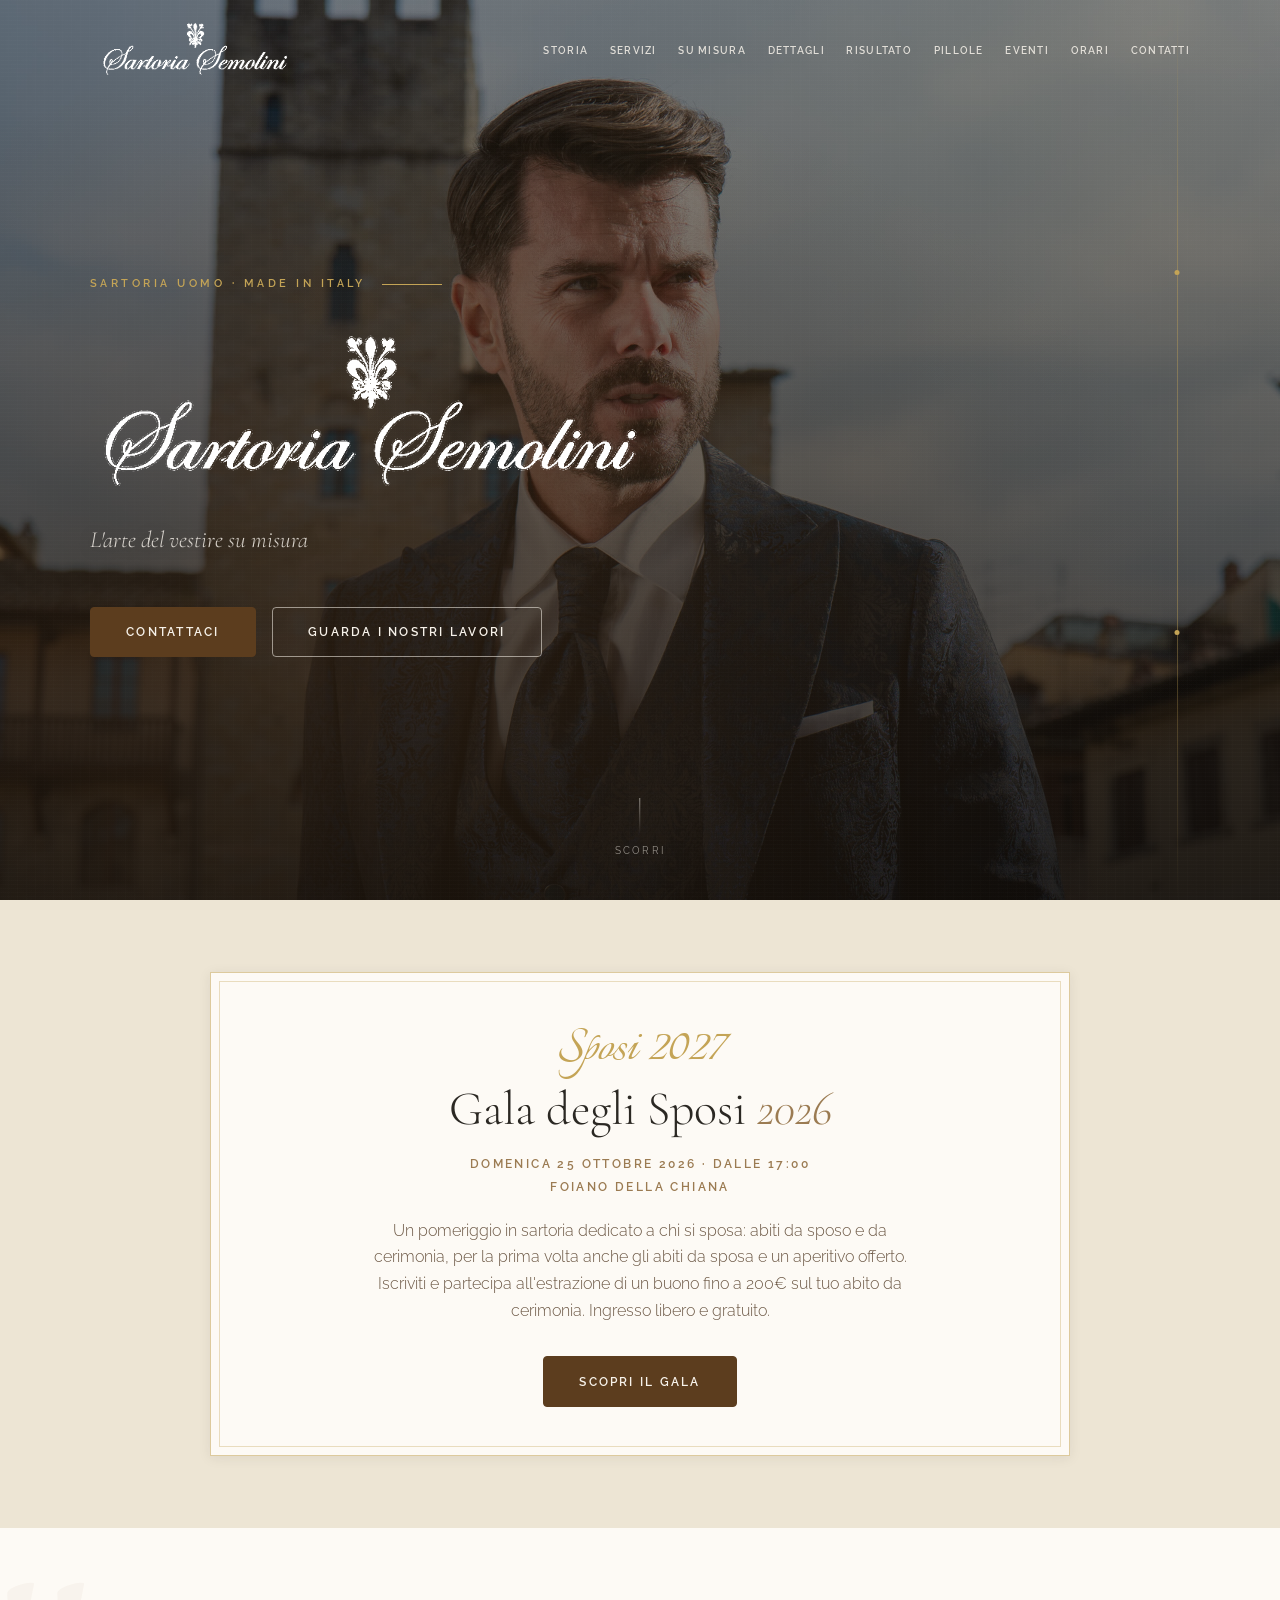
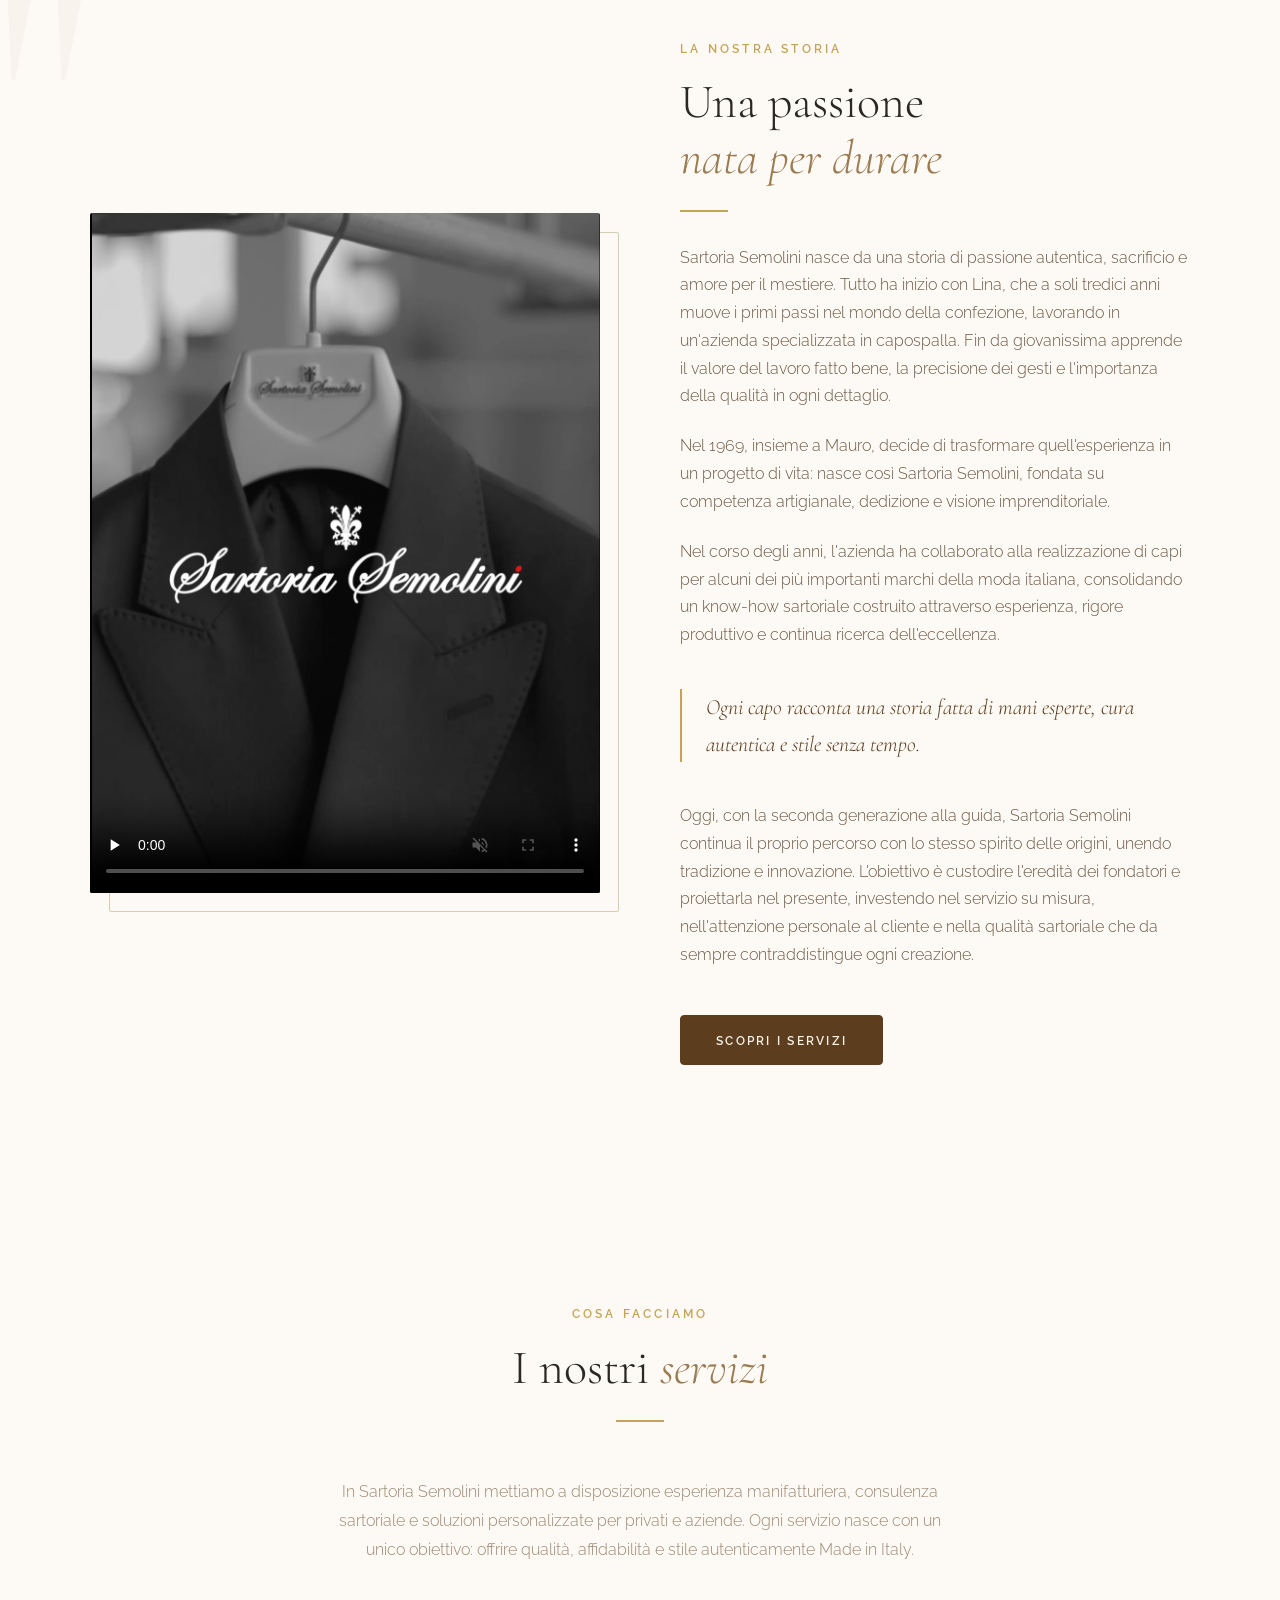
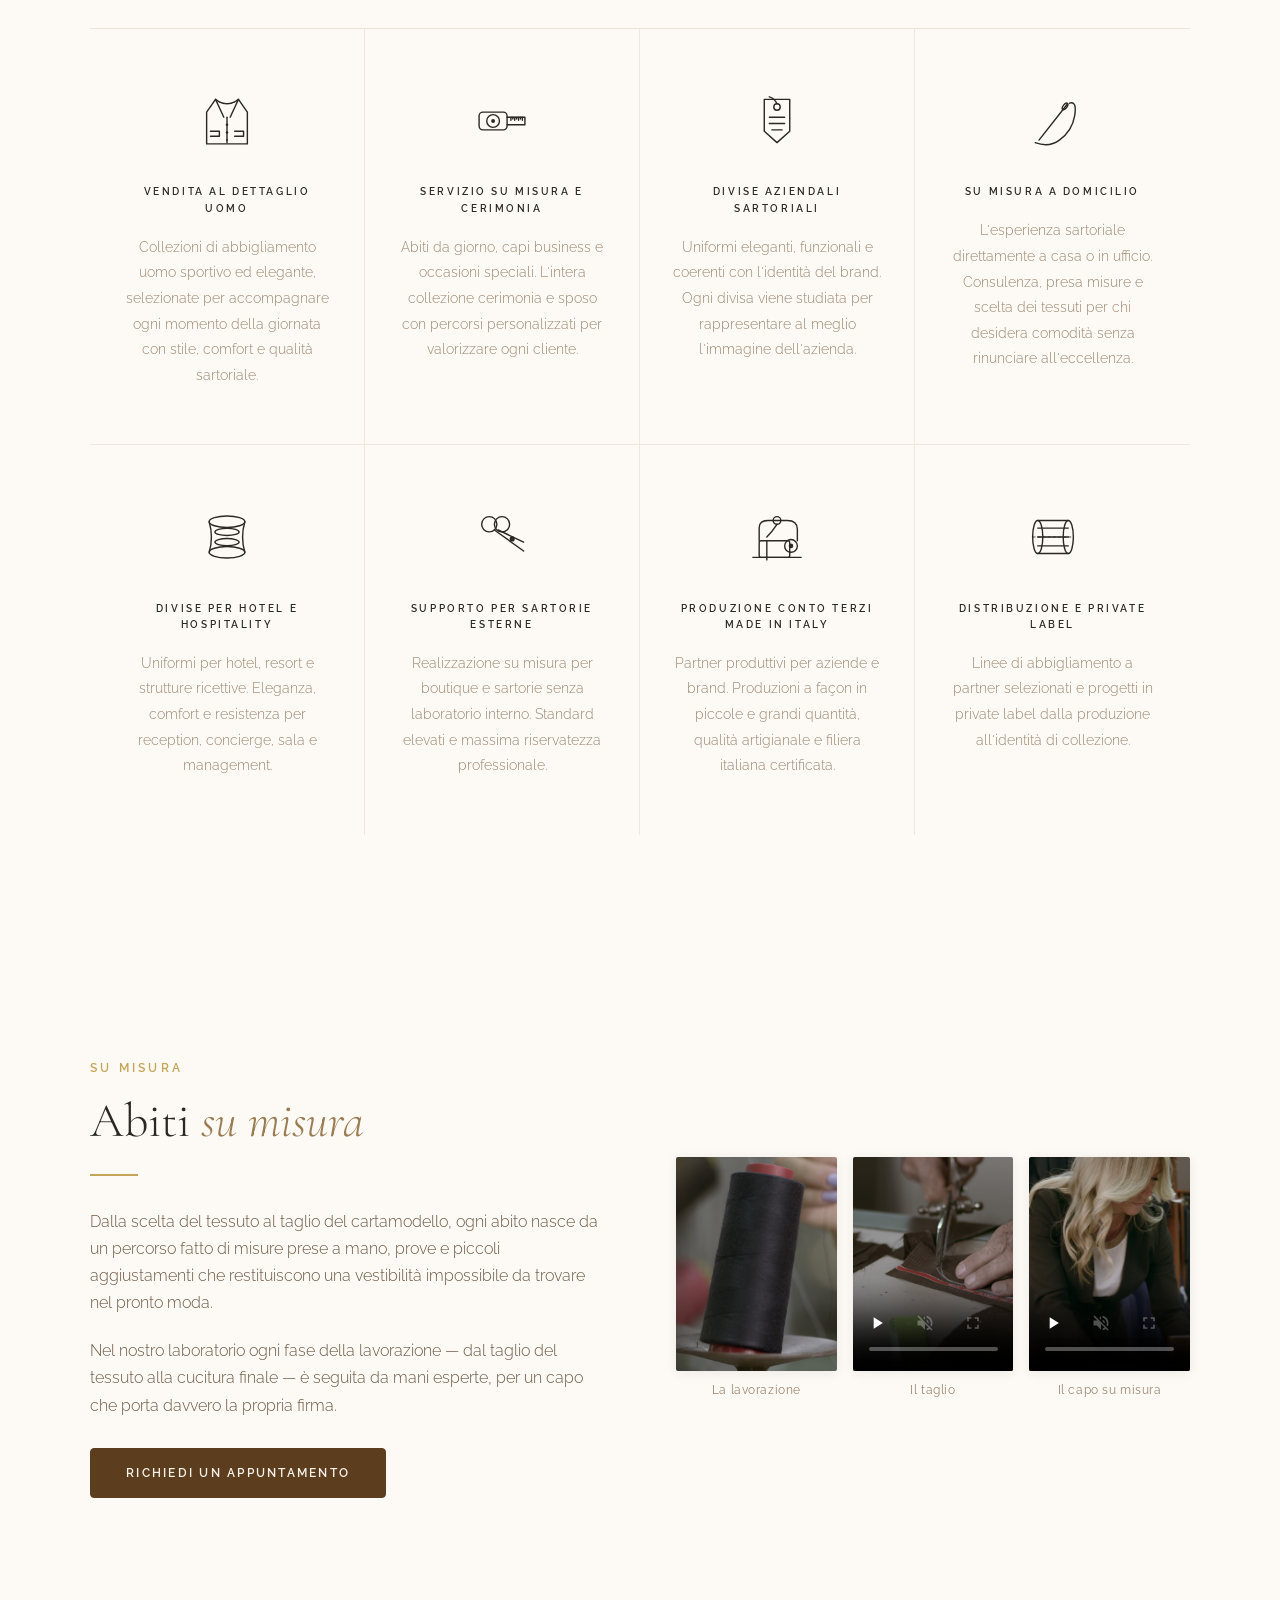
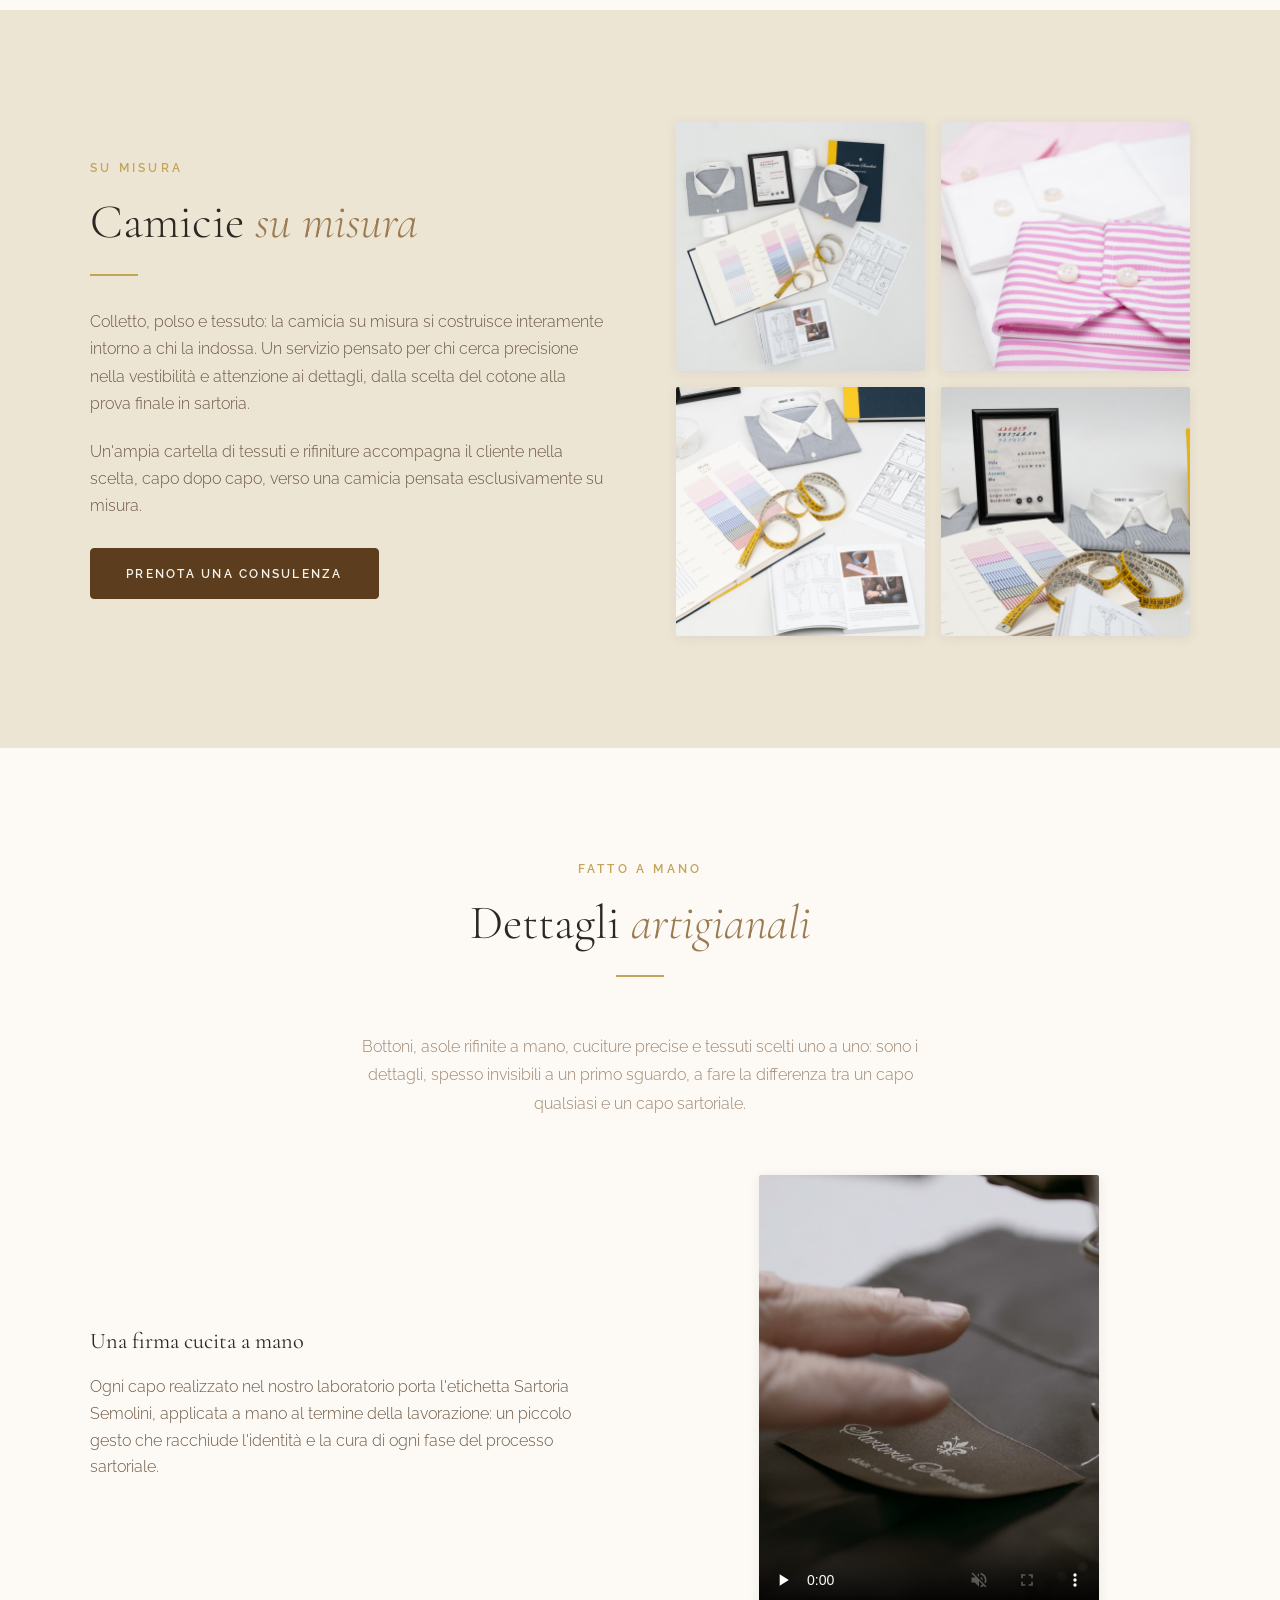
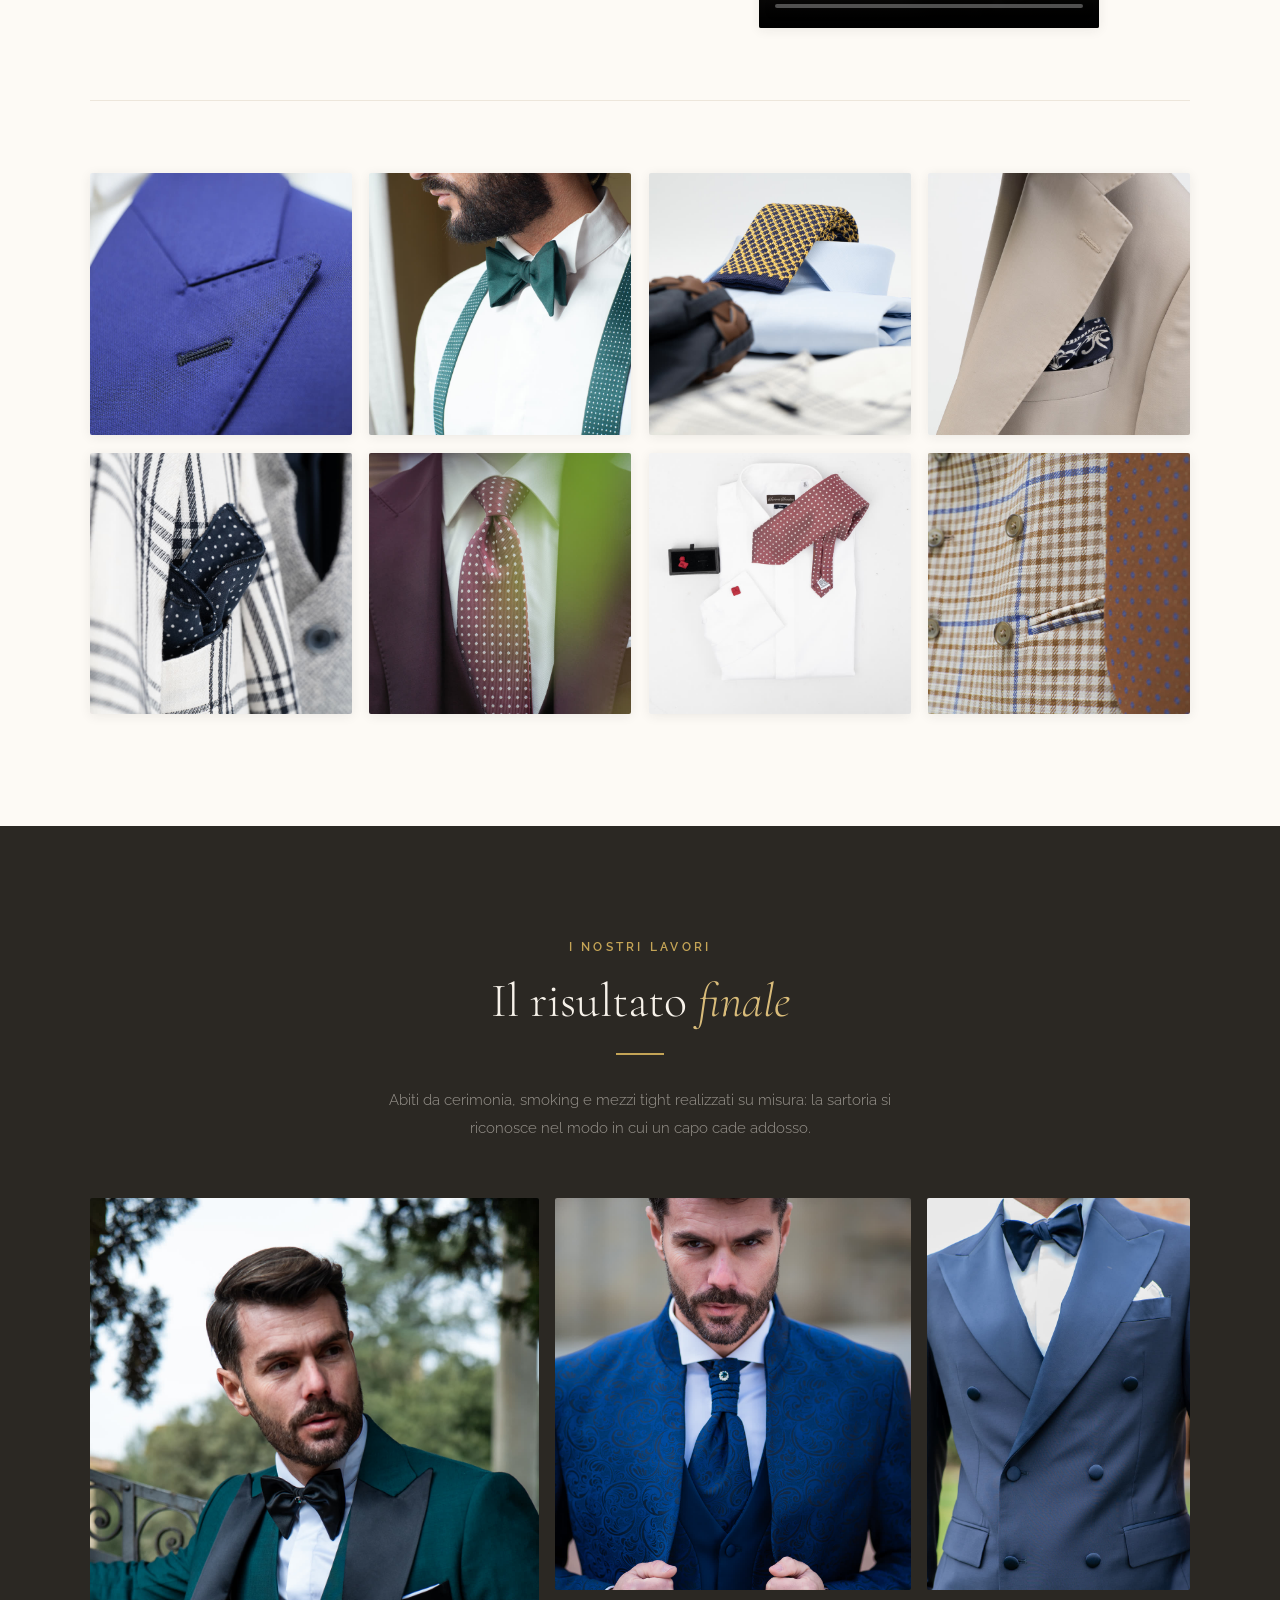
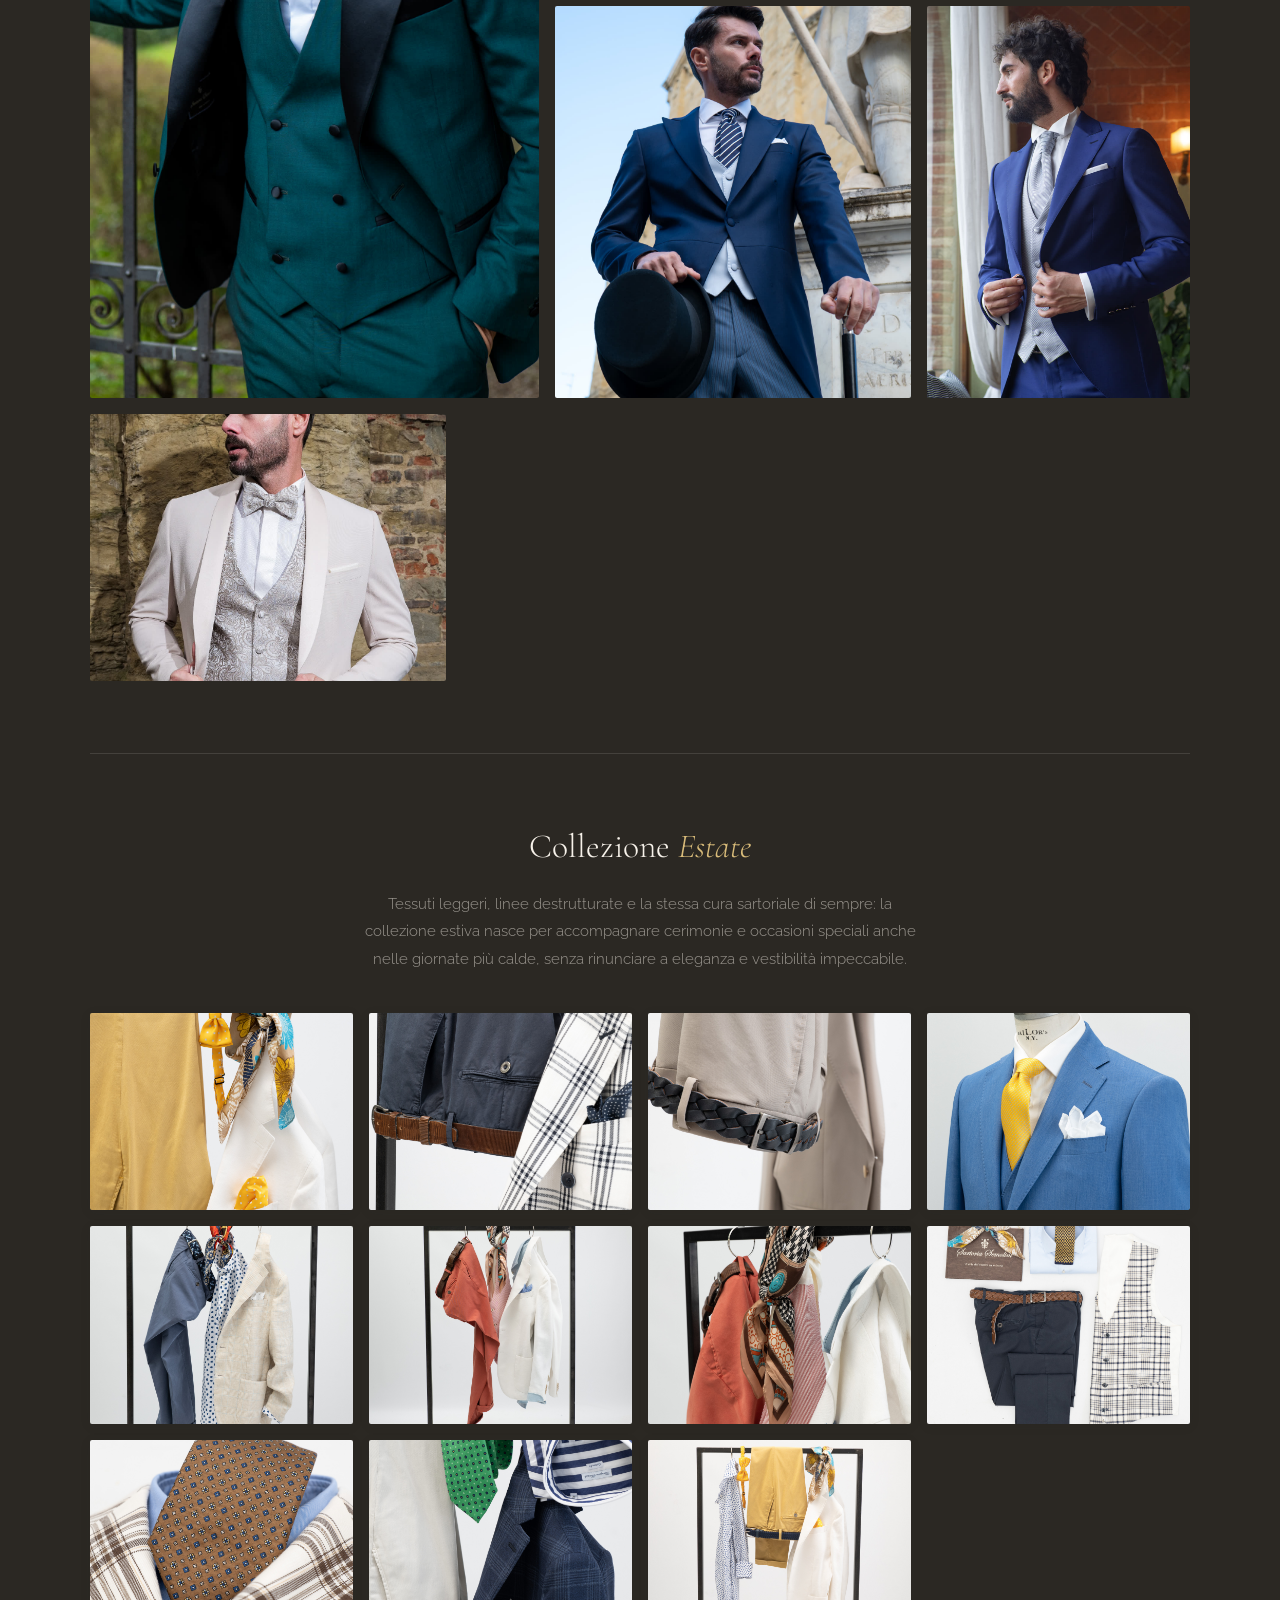
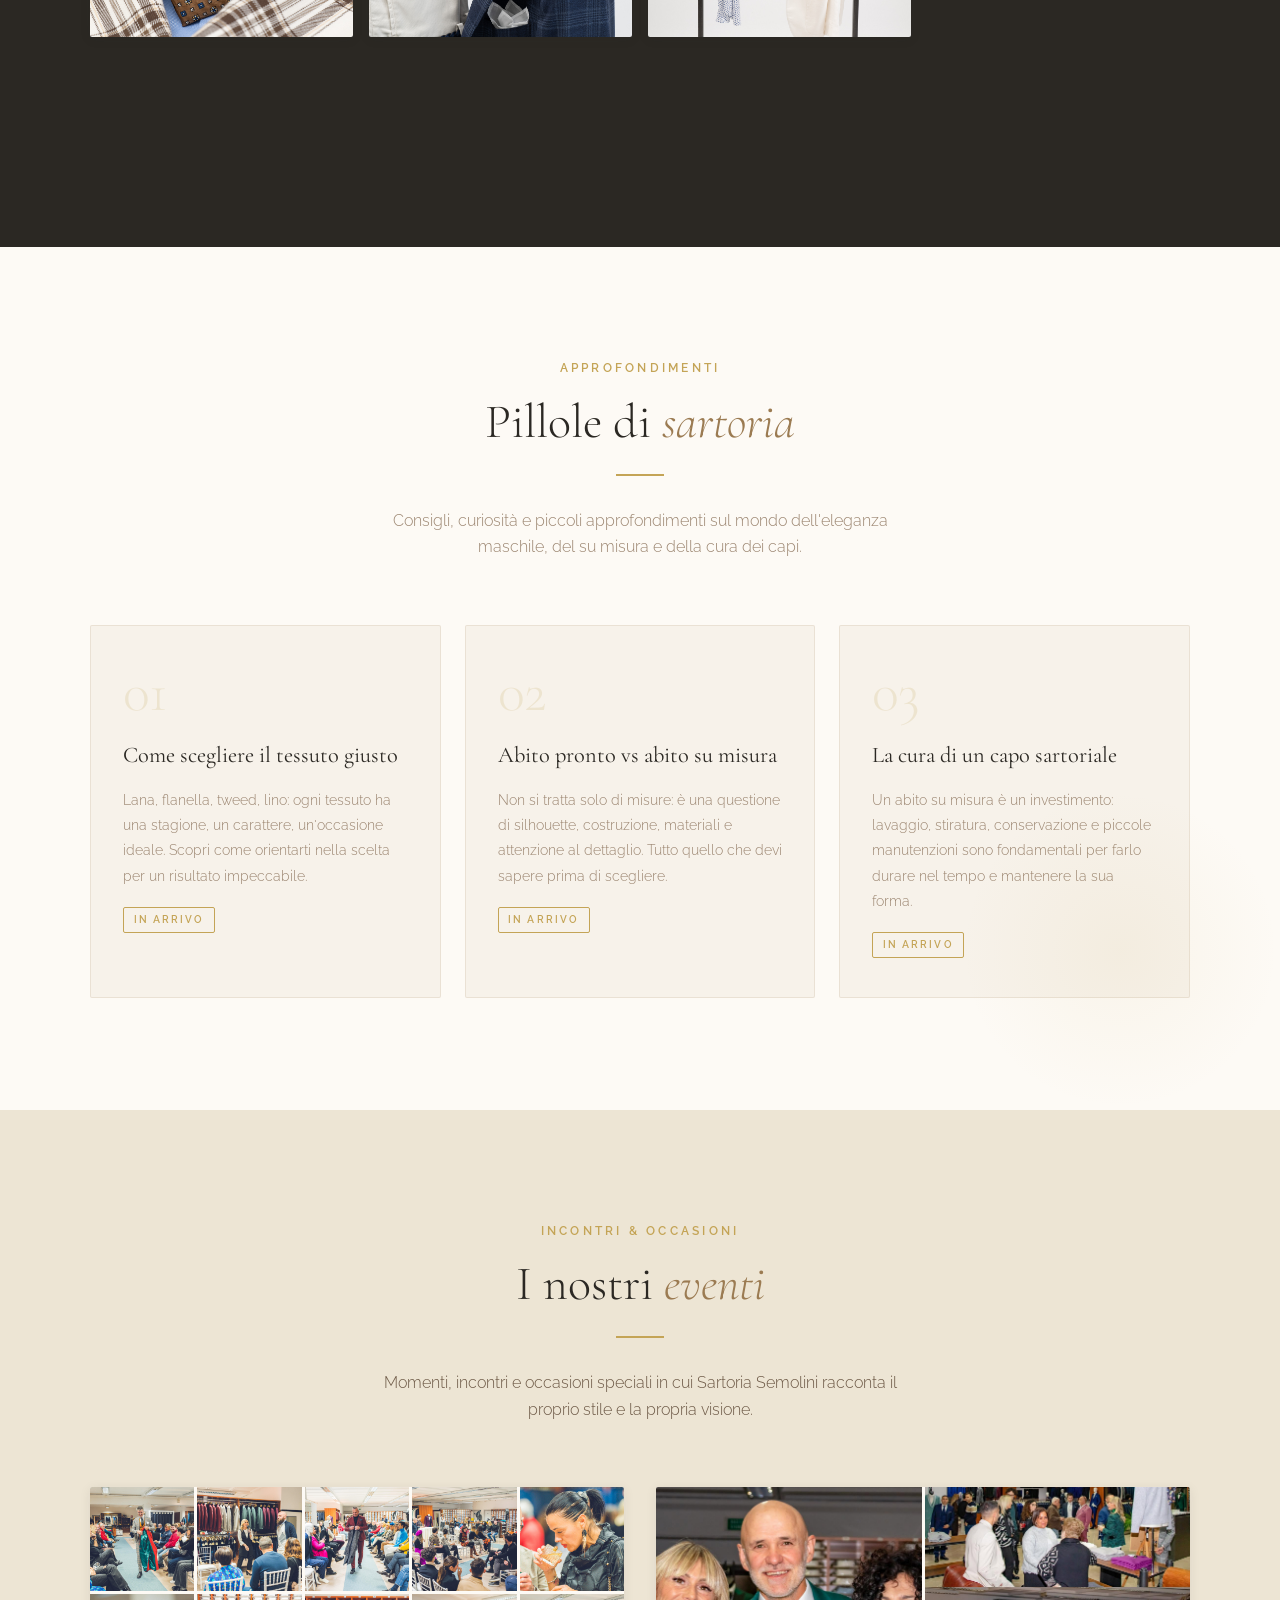
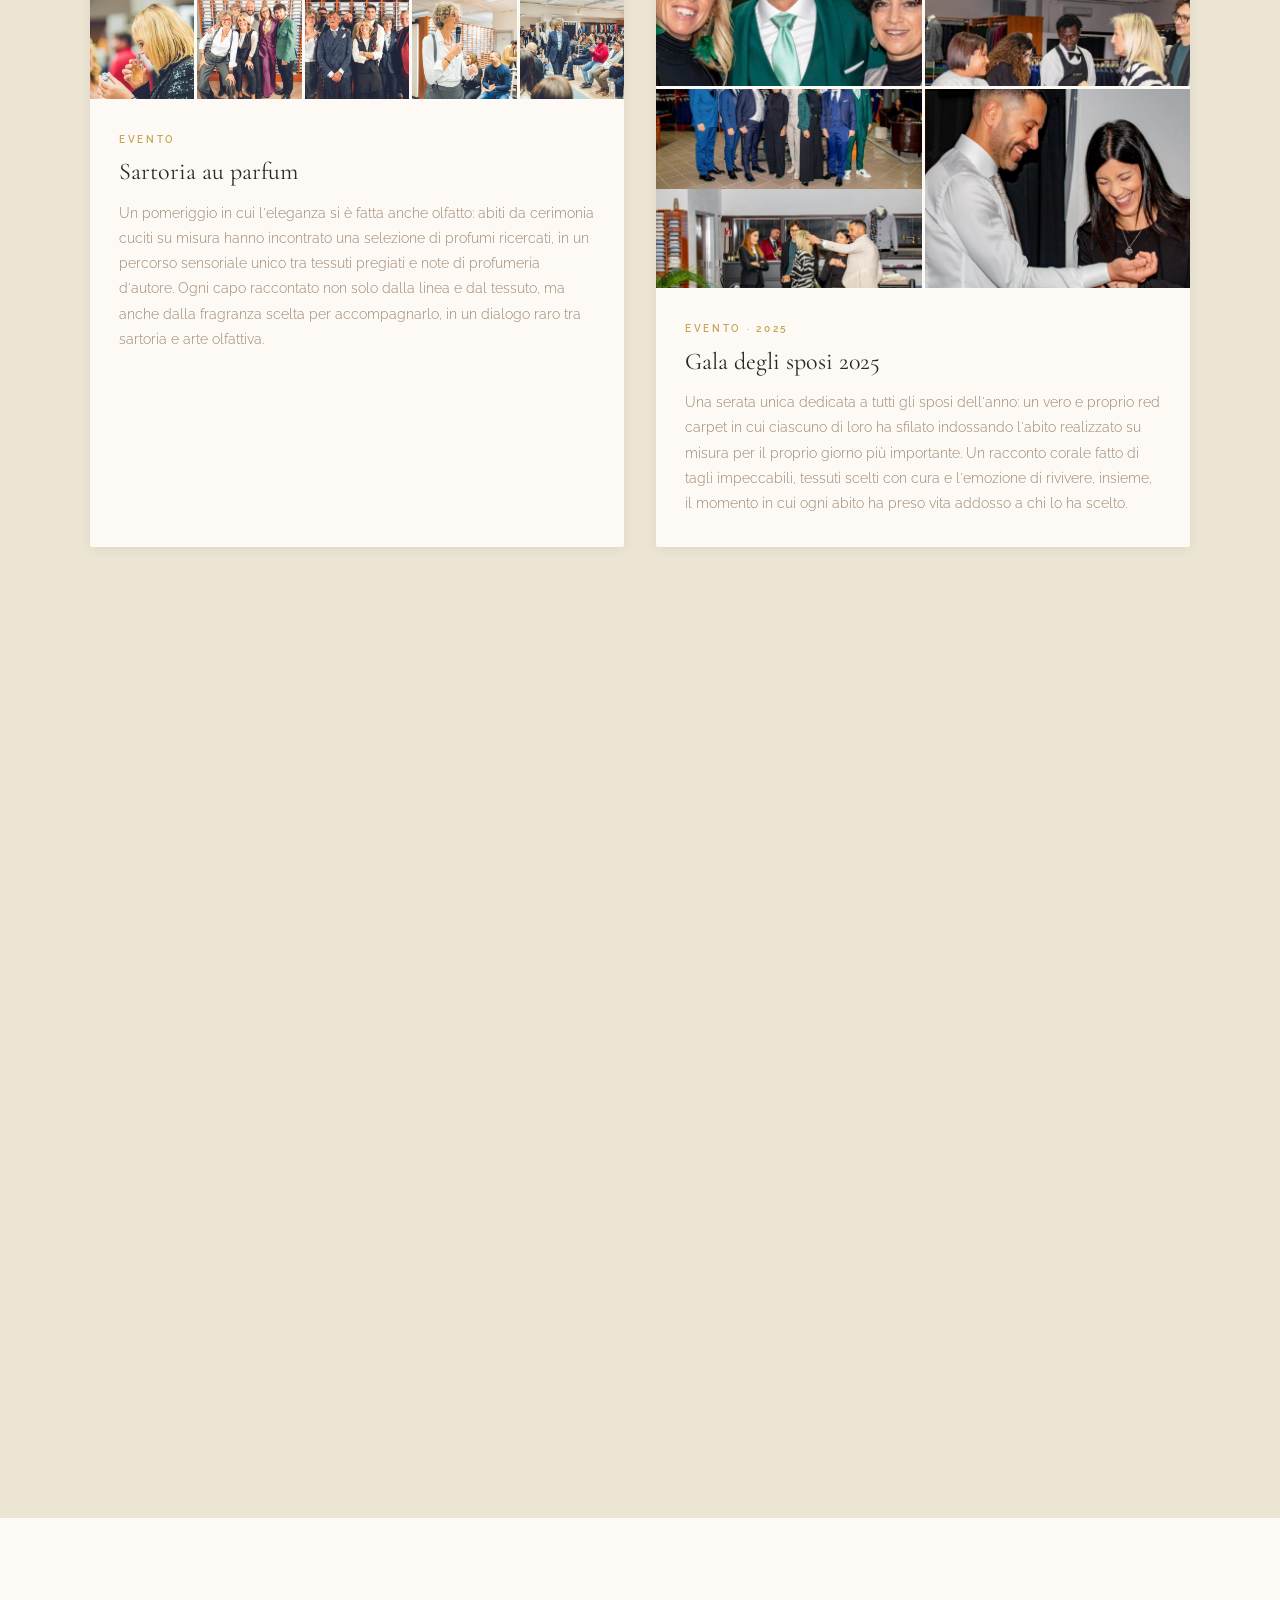
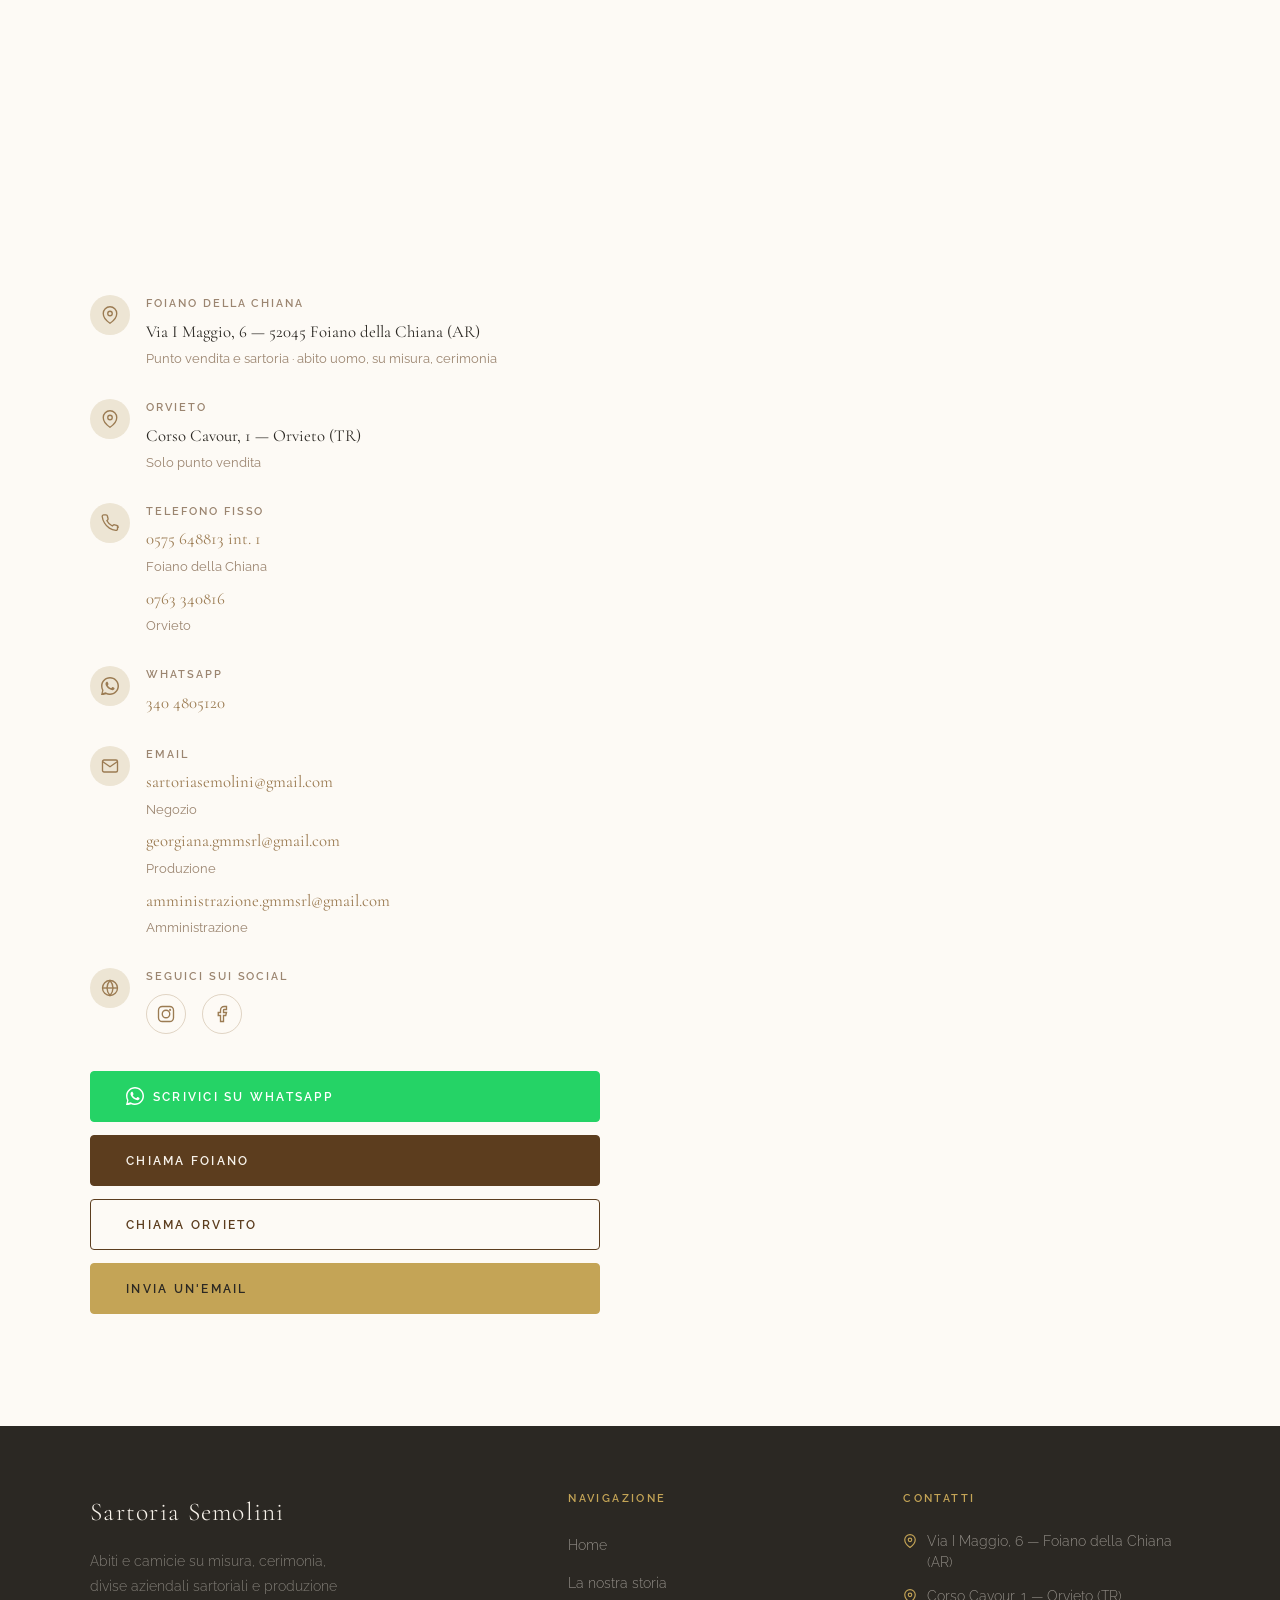
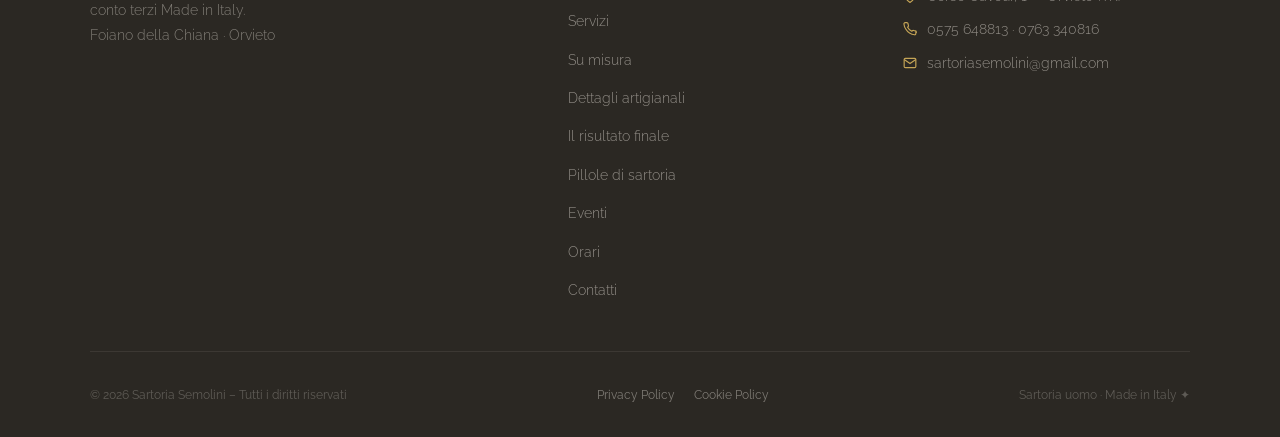
==== commit f0547a2d: "Update index.html" ====
--- a/index.html
+++ b/index.html
@@ -2,188 +2,43 @@
 <html lang="it">
 <head>
   <meta charset="UTF-8" />
-  <meta name="viewport" content="width=device-width, initial-scale=1.0, viewport-fit=cover" />
+  <meta name="viewport" content="width=device-width, initial-scale=1.0" />
 
   <!-- =============================================
-       SEO – testi ESATTI dal documento "Gala degli Sposi 2026 – Testi landing"
+       SEO – META DESCRIPTION
   ============================================= -->
-  <title>Gala degli Sposi 2026 a Foiano della Chiana | Sartoria Semolini</title>
-  <meta name="description" content="Domenica 25 ottobre dalle 17:00, Gala degli Sposi da Sartoria Semolini a Foiano della Chiana: abiti da sposo e da sposa, aperitivo e un buono fino a 200€." />
-  <link rel="canonical" href="https://sartoriasemolini.it/gala-degli-sposi-2026/" />
-  <meta name="robots" content="index, follow, max-image-preview:large" />
-  <meta name="theme-color" content="#F7F2EA" />
-
-  <!-- Open Graph -->
-  <meta property="og:type" content="website" />
-  <meta property="og:locale" content="it_IT" />
-  <meta property="og:site_name" content="Sartoria Semolini" />
-  <meta property="og:title" content="Gala degli Sposi 2026 a Foiano della Chiana | Sartoria Semolini" />
-  <meta property="og:description" content="Domenica 25 ottobre dalle 17:00, Gala degli Sposi da Sartoria Semolini a Foiano della Chiana: abiti da sposo e da sposa, aperitivo e un buono fino a 200€." />
-  <meta property="og:url" content="https://sartoriasemolini.it/gala-degli-sposi-2026/" />
-  <!-- TODO: INSERIRE FOTO GALA 2026 – immagine di condivisione dedicata 1200×630 px (es. images/gala-sposi-2026-og.jpg).
-       Nel frattempo si usa una foto già presente nel sito (abito da cerimonia, non foto dell'evento). -->
-  <meta property="og:image" content="https://sartoriasemolini.it/images/gallery-mezzo-tight-blu.jpg" />
-  <meta property="og:image:width" content="1200" />
-  <meta property="og:image:height" content="1500" />
-  <meta property="og:image:alt" content="Abito da cerimonia su misura di Sartoria Semolini" />
-
-  <!-- Twitter Card -->
-  <meta name="twitter:card" content="summary_large_image" />
-  <meta name="twitter:title" content="Gala degli Sposi 2026 a Foiano della Chiana | Sartoria Semolini" />
-  <meta name="twitter:description" content="Domenica 25 ottobre dalle 17:00, Gala degli Sposi da Sartoria Semolini a Foiano della Chiana: abiti da sposo e da sposa, aperitivo e un buono fino a 200€." />
-  <meta name="twitter:image" content="https://sartoriasemolini.it/images/gallery-mezzo-tight-blu.jpg" />
-  <meta name="twitter:image:alt" content="Abito da cerimonia su misura di Sartoria Semolini" />
-
-  <!-- Preload immagine hero (LCP su smartphone) -->
-  <link rel="preload" as="image" href="../images/gallery-mezzo-tight-blu.jpg" fetchpriority="high" />
+  <meta name="description" content="Sartoria Semolini: abiti e camicie su misura, cerimonia, divise aziendali sartoriali e produzione conto terzi Made in Italy a Foiano della Chiana e Orvieto." />
+
+  <title>Sartoria Semolini | Abiti e Camicie su Misura</title>
 
   <!-- =============================================
-       GOOGLE FONTS – stessi font e stesso caricamento della homepage.
-       ATTENZIONE PRIVACY: Google Fonts da CDN trasmette l'IP del visitatore a Google.
-       Valutare il self-hosting dei font nella fase cookie/privacy.
+       GOOGLE FONTS
+       Cormorant Garamond = titoli raffinati
+       Raleway             = corpo testo leggibile
+       Italianno           = logotipo corsivo
   ============================================= -->
   <link rel="preconnect" href="https://fonts.googleapis.com" />
   <link rel="preconnect" href="https://fonts.gstatic.com" crossorigin />
-  <link href="https://fonts.googleapis.com/css2?family=Cormorant+Garamond:ital,wght@0,300;0,400;0,600;1,300;1,400&family=Raleway:wght@300;400;500;600&family=Italianno&display=swap" rel="stylesheet" />
-
-  <!-- =============================================
-       META PIXEL – NON INSTALLATO.
-       Da integrare in seguito SOLO tramite CMP / cookie consent manager:
-       lo script del Pixel deve partire esclusivamente dopo il consenso
-       dell'utente alla categoria "marketing". Nessun tracker marketing qui.
-  ============================================= -->
-
-  <!-- =============================================
-       DATI STRUTTURATI (JSON-LD) – solo dati presenti nel PDF o nel sito
-  ============================================= -->
-  <script type="application/ld+json">
-  {
-    "@context": "https://schema.org",
-    "@graph": [
-      {
-        "@type": "LocalBusiness",
-        "@id": "https://sartoriasemolini.it/#sartoria",
-        "name": "Sartoria Semolini",
-        "url": "https://sartoriasemolini.it/",
-        "logo": "https://sartoriasemolini.it/images/logo-semolini-trasparente.png",
-        "image": "https://sartoriasemolini.it/images/gallery-mezzo-tight-blu.jpg",
-        "telephone": "+39 340 4805120",
-        "email": "sartoriasemolini@gmail.com",
-        "foundingDate": "1970",
-        "address": {
-          "@type": "PostalAddress",
-          "streetAddress": "Via I Maggio 6",
-          "postalCode": "52045",
-          "addressLocality": "Foiano della Chiana",
-          "addressRegion": "AR",
-          "addressCountry": "IT"
-        },
-        "sameAs": [
-          "https://www.instagram.com/sartoriasemolini/",
-          "https://www.facebook.com/sartoriasemolini"
-        ]
-      },
-      {
-        "@type": "Event",
-        "@id": "https://sartoriasemolini.it/gala-degli-sposi-2026/#evento",
-        "name": "Gala degli Sposi 2026",
-        "description": "Domenica 25 ottobre dalle 17:00, Gala degli Sposi da Sartoria Semolini a Foiano della Chiana: abiti da sposo e da sposa, aperitivo e un buono fino a 200€.",
-        "url": "https://sartoriasemolini.it/gala-degli-sposi-2026/",
-        "startDate": "2026-10-25T17:00:00+01:00",
-        "eventStatus": "https://schema.org/EventScheduled",
-        "eventAttendanceMode": "https://schema.org/OfflineEventAttendanceMode",
-        "isAccessibleForFree": true,
-        "inLanguage": "it",
-        "image": ["https://sartoriasemolini.it/images/gallery-mezzo-tight-blu.jpg"],
-        "location": {
-          "@type": "Place",
-          "name": "Sartoria Semolini",
-          "address": {
-            "@type": "PostalAddress",
-            "streetAddress": "Via I Maggio 6",
-            "postalCode": "52045",
-            "addressLocality": "Foiano della Chiana",
-            "addressRegion": "AR",
-            "addressCountry": "IT"
-          }
-        },
-        "organizer": {
-          "@type": "Organization",
-          "@id": "https://sartoriasemolini.it/#sartoria",
-          "name": "Sartoria Semolini",
-          "url": "https://sartoriasemolini.it/"
-        },
-        "offers": {
-          "@type": "Offer",
-          "price": "0",
-          "priceCurrency": "EUR",
-          "availability": "https://schema.org/InStock",
-          "url": "https://sartoriasemolini.it/gala-degli-sposi-2026/"
-        }
-      },
-      {
-        "@type": "FAQPage",
-        "@id": "https://sartoriasemolini.it/gala-degli-sposi-2026/#faq",
-        "mainEntity": [
-          {
-            "@type": "Question",
-            "name": "Quando e dove si tiene il Gala degli Sposi 2026?",
-            "acceptedAnswer": { "@type": "Answer", "text": "Domenica 25 ottobre 2026, dalle 17:00, da Sartoria Semolini in Via I Maggio 6 a Foiano della Chiana, in provincia di Arezzo." }
-          },
-          {
-            "@type": "Question",
-            "name": "Bisogna pagare o comprare qualcosa per partecipare?",
-            "acceptedAnswer": { "@type": "Answer", "text": "No. L'ingresso è libero e gratuito, l'aperitivo è offerto e non c'è nessun obbligo di acquisto." }
-          },
-          {
-            "@type": "Question",
-            "name": "Come si partecipa all'estrazione del buono?",
-            "acceptedAnswer": { "@type": "Answer", "text": "Basta iscriversi al form di questa pagina. Il buono dà diritto a uno sconto del 20% sull'acquisto di un abito da cerimonia Sartoria Semolini, fino a un massimo di 200€, con una spesa minima di 490€." }
-          },
-          {
-            "@type": "Question",
-            "name": "Posso venire anche se mi sposo nel 2028?",
-            "acceptedAnswer": { "@type": "Answer", "text": "Sì. L'evento è aperto a tutti, e prima si inizia a pensare all'abito, più tempo c'è per sceglierlo con calma." }
-          },
-          {
-            "@type": "Question",
-            "name": "Chi presenta gli abiti da sposa?",
-            "acceptedAnswer": { "@type": "Answer", "text": "Gli abiti da sposa sono dell'Atelier della Sposa di Scarpelli Patrizia, atelier di Foiano della Chiana attivo dal 1989." }
-          },
-          {
-            "@type": "Question",
-            "name": "Ci sono abiti anche per papà, testimoni e invitati?",
-            "acceptedAnswer": { "@type": "Answer", "text": "Sì. Oltre agli abiti da sposo, Sartoria Semolini realizza abiti da cerimonia su misura e confezionati per tutti gli uomini della famiglia." }
-          },
-          {
-            "@type": "Question",
-            "name": "Posso venire con lo sposo, la sposa, la mamma o la testimone?",
-            "acceptedAnswer": { "@type": "Answer", "text": "Certamente. L'evento è pensato per la coppia, ma puoi portare chi ti aiuta a scegliere. Nel form indica quante persone sarete, così prepariamo l'aperitivo per tutti." }
-          },
-          {
-            "@type": "Question",
-            "name": "Dove si parcheggia?",
-            "acceptedAnswer": { "@type": "Answer", "text": "Puoi parcheggiare direttamente davanti alla sartoria, in Via I Maggio." }
-          }
-        ]
-      }
-    ]
-  }
-  </script>
-
+  <link href="https://fonts.googleapis.com/css2?family=Cormorant+Garamond:ital,wght@0,300;0,400;0,600;1,300;1,400&family=Raleway:wght@300;400;500;600&display=swap" rel="stylesheet" />
+  <link href="https://fonts.googleapis.com/css2?family=Italianno&display=swap" rel="stylesheet">
   <style>
     /* =============================================
-       RESET & BASE (come homepage)
+       RESET & BASE
     ============================================= */
-    *, *::before, *::after { box-sizing: border-box; margin: 0; padding: 0; }
+    *, *::before, *::after {
+      box-sizing: border-box;
+      margin: 0;
+      padding: 0;
+    }
 
     html {
       scroll-behavior: smooth;
       font-size: 16px;
-      -webkit-text-size-adjust: 100%;
-    }
-
-    /* Palette e font: identici alla homepage */
+    }
+
+    /* =============================================
+       CSS CUSTOM PROPERTIES (PALETTE)
+    ============================================= */
     :root {
       --ivory:        #F7F2EA;
       --beige-light:  #EDE5D4;
@@ -207,8 +62,6 @@
       --transition:   0.35s ease;
       --shadow-sm:    0 2px 12px rgba(43,40,35,0.08);
       --shadow-md:    0 6px 32px rgba(43,40,35,0.14);
-
-      --header-h:     56px;
     }
 
     body {
@@ -219,1158 +72,2599 @@
       -webkit-font-smoothing: antialiased;
     }
 
-    img { max-width: 100%; height: auto; display: block; }
-    a { color: inherit; text-decoration: none; }
-
-    section[id] { scroll-margin-top: calc(var(--header-h) + 8px); }
-
-    .container { width: 90%; max-width: 1100px; margin: 0 auto; }
-    .container--narrow { max-width: 760px; }
+    img {
+      max-width: 100%;
+      display: block;
+    }
+
+    a {
+      text-decoration: none;
+      color: inherit;
+    }
+
+    /* =============================================
+       UTILITY CLASSES
+    ============================================= */
+    .container {
+      width: 90%;
+      max-width: 1100px;
+      margin: 0 auto;
+    }
+
+    .section-label {
+      font-family: var(--font-body);
+      font-size: 0.72rem;
+      font-weight: 600;
+      letter-spacing: 0.28em;
+      text-transform: uppercase;
+      color: var(--gold);
+      display: block;
+      margin-bottom: 1rem;
+    }
 
     .section-title {
       font-family: var(--font-display);
-      font-size: clamp(1.85rem, 4.6vw, 2.9rem);
+      font-size: clamp(2rem, 4vw, 3rem);
       font-weight: 300;
       line-height: 1.15;
       color: var(--antracite);
     }
-    .section-title em { font-style: italic; color: var(--warm-brown); }
-
-    .divider { width: 48px; height: 2px; background: var(--gold); margin: 1.4rem 0 1.8rem; }
-    .divider--center { margin-left: auto; margin-right: auto; }
-
-    .lead {
-      font-size: 1.02rem;
-      font-weight: 300;
-      color: var(--text-mid);
-    }
-    .lead + .lead { margin-top: 1.1rem; }
-
-    .fineprint {
-      font-size: 0.8rem;
-      line-height: 1.6;
-      color: var(--text-light);
-    }
-
-    .script {
-      font-family: var(--font-script);
-      font-weight: 400;
-      line-height: 1;
-      color: var(--gold);
+
+    .section-title em {
+      font-style: italic;
+      color: var(--warm-brown);
+    }
+
+    .hero__title-image {
+      margin-bottom: 1.4rem;
+      width: min(560px, 78vw);
+    }
+
+    .hero__logo {
+      width: 100%;
+      height: auto;
+      display: block;
+      object-fit: contain;
+      filter: brightness(0) invert(1);
+    }
+
+    .divider {
+      width: 48px;
+      height: 2px;
+      background: var(--gold);
+      margin: 1.5rem 0 2rem;
+    }
+
+    .divider--center {
+      margin-left: auto;
+      margin-right: auto;
     }
 
     /* =============================================
-       BOTTONI (stile homepage; testo lungo → a capo consentito)
+       BUTTONS
     ============================================= */
     .btn {
-      display: inline-flex;
-      align-items: center;
-      justify-content: center;
-      gap: 0.55rem;
-      min-height: 52px;
-      padding: 0.85rem 1.8rem;
+      display: inline-block;
+      padding: 0.85rem 2.2rem;
       font-family: var(--font-body);
       font-size: 0.78rem;
       font-weight: 600;
-      letter-spacing: 0.14em;
-      line-height: 1.35;
+      letter-spacing: 0.18em;
       text-transform: uppercase;
-      text-align: center;
       border: 1.5px solid transparent;
+      cursor: pointer;
+      transition: all var(--transition);
       border-radius: var(--radius);
-      cursor: pointer;
-      transition: background var(--transition), color var(--transition), border-color var(--transition);
-    }
-    .btn--primary { background: var(--dark-brown); color: var(--ivory); border-color: var(--dark-brown); }
-    .btn--primary:hover { background: transparent; color: var(--dark-brown); }
-    .btn--gold { background: var(--gold); color: var(--antracite); border-color: var(--gold); }
-    .btn--gold:hover { background: transparent; color: var(--gold); }
-    .btn--outline-dark { background: transparent; color: var(--dark-brown); border-color: var(--dark-brown); }
-    .btn--outline-dark:hover { background: var(--dark-brown); color: var(--ivory); }
-    .btn--whatsapp { background: #25D366; color: #fff; border-color: #25D366; }
-    .btn--whatsapp:hover { background: #1DA851; border-color: #1DA851; }
-    .btn:focus-visible { outline: 2px solid var(--gold); outline-offset: 3px; }
-
-    .cta-wrap { margin-top: 2rem; }
+      white-space: nowrap;
+    }
+
+    .btn--primary {
+      background: var(--dark-brown);
+      color: var(--ivory);
+      border-color: var(--dark-brown);
+    }
+
+    .btn--primary:hover {
+      background: transparent;
+      color: var(--dark-brown);
+      border-color: var(--dark-brown);
+    }
+
+    .btn--outline {
+      background: transparent;
+      color: var(--ivory);
+      border-color: rgba(247,242,234,0.55);
+    }
+
+    .btn--outline:hover {
+      background: var(--ivory);
+      color: var(--antracite);
+      border-color: var(--ivory);
+    }
+
+    .btn--gold {
+      background: var(--gold);
+      color: var(--antracite);
+      border-color: var(--gold);
+    }
+
+    .btn--gold:hover {
+      background: transparent;
+      color: var(--gold);
+      border-color: var(--gold);
+    }
+
+    .btn--whatsapp {
+      background: #25D366;
+      color: #fff;
+      border-color: #25D366;
+      display: inline-flex;
+      align-items: center;
+      gap: 0.55rem;
+    }
+
+    .btn--whatsapp:hover {
+      background: #1DA851;
+      border-color: #1DA851;
+    }
 
     /* =============================================
-       1–2. HEADER STICKY + COUNTDOWN
+       NAVIGATION
     ============================================= */
-    .gh {
-      position: sticky;
+    .nav {
+      position: fixed;
       top: 0;
-      z-index: 100;
-      background: rgba(247,242,234,0.94);
-      -webkit-backdrop-filter: saturate(140%) blur(8px);
-      backdrop-filter: saturate(140%) blur(8px);
-      border-bottom: 1px solid rgba(196,164,86,0.4);
-      color: var(--text-mid);
-    }
-    .gh__inner {
-      height: var(--header-h);
+      left: 0;
+      right: 0;
+      z-index: 1000;
+      padding: 1.1rem 0;
+      transition: background var(--transition), box-shadow var(--transition);
+    }
+
+    .nav.scrolled {
+      background: rgba(247,242,234,0.97);
+      box-shadow: var(--shadow-sm);
+    }
+
+    .nav__inner {
       display: flex;
       align-items: center;
       justify-content: space-between;
       gap: 1rem;
     }
-    .gh__logo img {
-      width: 118px;
+
+    .nav__logo {
+      display: flex;
+      align-items: center;
+    }
+
+    .nav__logo-img {
+      width: 210px;
       height: auto;
-    }
-    .gh__countdown {
-      flex: 1;
-      text-align: center;
-      font-size: 0.78rem;
-      letter-spacing: 0.03em;
+      max-height: 62px;
+      object-fit: contain;
+      transition: opacity var(--transition), filter var(--transition);
+      filter: brightness(0) invert(1);
+    }
+
+    .nav.scrolled .nav__logo-img {
+      filter: brightness(0);
+    }
+
+    .nav__logo-img:hover {
+      opacity: 0.9;
+    }
+
+    @media (max-width: 600px) {
+      .nav__logo-img {
+        width: 150px;
+        height: auto;
+      }
+    }
+
+    .nav__links {
+      display: flex;
+      list-style: none;
+      gap: 1.35rem;
+      row-gap: 0.5rem;
+      flex-wrap: wrap;
+      align-items: center;
+    }
+
+    .nav__links a {
+      font-size: 0.62rem;
+      font-weight: 600;
+      letter-spacing: 0.13em;
+      text-transform: uppercase;
+      color: rgba(247,242,234,0.85);
+      transition: color var(--transition);
+      position: relative;
+    }
+
+    .nav__links a::after {
+      content: '';
+      position: absolute;
+      bottom: -3px;
+      left: 0;
+      width: 0;
+      height: 1px;
+      background: var(--gold);
+      transition: width var(--transition);
+    }
+
+    .nav__links a:hover::after { width: 100%; }
+    .nav__links a:hover { color: var(--gold); }
+
+    .nav.scrolled .nav__links a {
       color: var(--text-mid);
     }
-    .gh__countdown strong {
+
+    .nav.scrolled .nav__links a:hover {
+      color: var(--warm-brown);
+    }
+
+    /* Hamburger */
+    .nav__toggle {
+      display: none;
+      flex-direction: column;
+      gap: 5px;
+      cursor: pointer;
+      background: none;
+      border: none;
+      padding: 4px;
+    }
+
+    .nav__toggle span {
+      display: block;
+      width: 24px;
+      height: 1.5px;
+      background: var(--ivory);
+      transition: all var(--transition);
+    }
+
+    .nav.scrolled .nav__toggle span {
+      background: var(--antracite);
+    }
+
+    /* Mobile menu */
+    .nav__mobile {
+      display: none;
+      position: fixed;
+      inset: 0;
+      background: var(--logo-brown);
+      z-index: 999;
+      flex-direction: column;
+      align-items: center;
+      justify-content: center;
+      gap: 1.5rem;
+      overflow-y: auto;
+      padding: 2rem 0;
+    }
+
+    .nav__mobile.open {
+      display: flex;
+    }
+
+    .nav__mobile a {
       font-family: var(--font-display);
-      font-size: 1.08rem;
-      font-weight: 600;
-      color: var(--dark-brown);
-    }
-    .gh__countdown .cd-short { display: none; }
-    .gh__cta { flex-shrink: 0; min-height: 36px; padding: 0.45rem 1.1rem; font-size: 0.64rem; letter-spacing: 0.12em; }
-
-    /* CTA fissa in basso: solo smartphone */
-    .mobile-cta {
-      display: none;
-    }
-
-    @media (max-width: 860px) {
-      :root { --header-h: 48px; }
-      .gh__logo img { width: 96px; }
-      .gh__cta { display: none; }
-      .gh__countdown { text-align: right; font-size: 0.74rem; }
-      .gh__countdown .cd-long { display: none; }
-      .gh__countdown .cd-short { display: inline; }
-      .gh__countdown strong { font-size: 1rem; }
-
-      .mobile-cta {
-        display: block;
-        position: fixed;
-        left: 0; right: 0; bottom: 0;
-        z-index: 90;
-        padding: 0.6rem 5% calc(0.6rem + env(safe-area-inset-bottom));
-        background: rgba(247,242,234,0.97);
-        border-top: 1px solid rgba(155,123,82,0.25);
-        box-shadow: 0 -4px 18px rgba(43,40,35,0.10);
-        transform: translateY(110%);
-        transition: transform 0.3s ease;
-      }
-      .mobile-cta.is-visible { transform: translateY(0); }
-      .mobile-cta .btn { width: 100%; min-height: 48px; font-size: 0.72rem; letter-spacing: 0.1em; }
-      body { padding-bottom: 76px; }
+      font-size: 1.6rem;
+      font-weight: 300;
+      color: var(--ivory);
+      letter-spacing: 0.05em;
+      transition: color var(--transition);
+    }
+
+    .nav__mobile a:hover { color: var(--gold); }
+
+    .nav__mobile-close {
+      position: absolute;
+      top: 1.5rem;
+      right: 1.8rem;
+      background: none;
+      border: none;
+      color: var(--ivory);
+      font-size: 2rem;
+      cursor: pointer;
     }
 
     /* =============================================
-       3. HERO
-       Mobile: foto a tutta pagina con testo in sovrimpressione.
-       Desktop: due colonne testo / foto.
+       HERO SECTION
+       Sfondo fotografico (collezione cerimonia) con
+       overlay scuro per garantire leggibilità del testo.
     ============================================= */
     .hero {
       position: relative;
-      background: var(--logo-brown);
-      color: var(--ivory);
+      min-height: 100vh;
+      display: flex;
+      align-items: center;
       overflow: hidden;
-    }
-    .hero__media {
+      background-color: var(--logo-brown);
+      background-image:
+        linear-gradient(180deg, rgba(20,16,12,0.5) 0%, rgba(20,16,12,0.68) 55%, rgba(15,12,9,0.88) 100%),
+        url('images/hero-damascato-blu.jpg');
+      background-size: cover;
+      background-position: center 18%;
+      background-repeat: no-repeat;
+    }
+
+    /* Texture overlay pattern */
+    .hero::before {
+      content: '';
       position: absolute;
       inset: 0;
-    }
-    .hero__media img {
+      background-image:
+        repeating-linear-gradient(
+          0deg,
+          transparent,
+          transparent 3px,
+          rgba(255,255,255,0.012) 3px,
+          rgba(255,255,255,0.012) 4px
+        ),
+        repeating-linear-gradient(
+          90deg,
+          transparent,
+          transparent 8px,
+          rgba(255,255,255,0.008) 8px,
+          rgba(255,255,255,0.008) 9px
+        );
+      z-index: 1;
+    }
+
+    /* Vignetta calda */
+    .hero::after {
+      content: '';
+      position: absolute;
+      inset: 0;
+      background: radial-gradient(ellipse at 30% 70%, rgba(92,61,30,0.3) 0%, transparent 65%),
+                  radial-gradient(ellipse at 80% 10%, rgba(196,164,86,0.1) 0%, transparent 55%);
+      z-index: 1;
+    }
+
+    .hero__content {
+      position: relative;
+      z-index: 2;
+      max-width: 700px;
+      padding: 8rem 0 6rem;
+      animation: fadeUp 1s ease both;
+    }
+
+    .hero__eyebrow {
+      font-size: 0.68rem;
+      font-weight: 600;
+      letter-spacing: 0.32em;
+      text-transform: uppercase;
+      color: var(--gold);
+      margin-bottom: 1.8rem;
+      display: flex;
+      align-items: center;
+      gap: 1rem;
+    }
+
+    .hero__eyebrow::after {
+      content: '';
+      flex: 1;
+      max-width: 60px;
+      height: 1px;
+      background: var(--gold);
+    }
+
+    .hero__subtitle {
+      font-family: var(--font-display);
+      font-size: clamp(1.1rem, 2.5vw, 1.45rem);
+      font-weight: 300;
+      font-style: italic;
+      color: rgba(247,242,234,0.82);
+      margin-bottom: 3rem;
+      max-width: 520px;
+      line-height: 1.55;
+      text-shadow: 0 2px 14px rgba(0,0,0,0.35);
+    }
+
+    .hero__buttons {
+      display: flex;
+      gap: 1rem;
+      flex-wrap: wrap;
+    }
+
+    /* Decorative thread */
+    .hero__thread {
+      position: absolute;
+      right: 8%;
+      bottom: 0;
+      top: 0;
+      width: 1px;
+      background: linear-gradient(to bottom, transparent, rgba(196,164,86,0.4) 30%, rgba(196,164,86,0.4) 70%, transparent);
+      z-index: 2;
+    }
+
+    .hero__thread::before,
+    .hero__thread::after {
+      content: '';
+      position: absolute;
+      left: 50%;
+      transform: translateX(-50%);
+      width: 5px;
+      height: 5px;
+      border-radius: 50%;
+      background: var(--gold);
+    }
+
+    .hero__thread::before { top: 30%; }
+    .hero__thread::after  { top: 70%; }
+
+    /* Scroll indicator */
+    .hero__scroll {
+      position: absolute;
+      bottom: 2.5rem;
+      left: 50%;
+      transform: translateX(-50%);
+      z-index: 2;
+      display: flex;
+      flex-direction: column;
+      align-items: center;
+      gap: 0.5rem;
+      color: rgba(247,242,234,0.55);
+      font-size: 0.65rem;
+      letter-spacing: 0.2em;
+      text-transform: uppercase;
+    }
+
+    .hero__scroll-arrow {
+      width: 1px;
+      height: 36px;
+      background: linear-gradient(to bottom, rgba(247,242,234,0.55), transparent);
+      animation: scrollPulse 2s ease-in-out infinite;
+    }
+
+    /* =============================================
+       STORYTELLING
+    ============================================= */
+    .story {
+      padding: 7rem 0;
+      background: var(--white);
+      position: relative;
+      overflow: hidden;
+    }
+
+    .story::before {
+      content: '"';
+      position: absolute;
+      top: -0.5rem;
+      left: -0.5rem;
+      font-family: var(--font-display);
+      font-size: 22rem;
+      color: rgba(155,123,82,0.05);
+      line-height: 1;
+      pointer-events: none;
+      user-select: none;
+    }
+
+    .story__grid {
+      display: grid;
+      grid-template-columns: 1fr 1fr;
+      gap: 5rem;
+      align-items: center;
+    }
+
+    .story__image-wrap {
+      position: relative;
+    }
+
+    .story__video {
+      width: 100%;
+      aspect-ratio: 3/4;
+      object-fit: cover;
+      border-radius: 2px;
+      display: block;
+      background: var(--beige-light);
+    }
+
+    .story__image-frame {
+      position: absolute;
+      top: 1.2rem;
+      left: 1.2rem;
+      right: -1.2rem;
+      bottom: -1.2rem;
+      border: 1.5px solid var(--beige);
+      border-radius: 2px;
+      z-index: -1;
+    }
+
+    .story__text p {
+      font-size: 1.02rem;
+      color: var(--text-mid);
+      margin-bottom: 1.4rem;
+      font-weight: 300;
+    }
+
+    .story__quote {
+      margin: 2.5rem 0;
+      padding-left: 1.5rem;
+      border-left: 2px solid var(--gold);
+    }
+
+    .story__quote p {
+      font-family: var(--font-display);
+      font-size: 1.35rem;
+      font-style: italic;
+      color: var(--dark-brown);
+      margin: 0;
+    }
+
+    /* =============================================
+       SERVIZI
+    ============================================= */
+    .services {
+      padding: 8rem 0 7rem;
+      background: var(--white);
+    }
+
+    .services__header {
+      text-align: center;
+      margin-bottom: 3.5rem;
+    }
+
+    .services__intro {
+      max-width: 620px;
+      margin: 0 auto 4rem;
+      color: var(--text-light);
+      font-size: 0.97rem;
+      font-weight: 300;
+      line-height: 1.85;
+      text-align: center;
+    }
+
+    .services__rule {
+      width: 100%;
+      height: 1px;
+      background: rgba(155,123,82,0.18);
+      border: none;
+      margin: 0;
+    }
+
+    .services__grid {
+      display: grid;
+      grid-template-columns: repeat(4, 1fr);
+      gap: 0;
+    }
+
+    .service-item {
+      padding: 4rem 2rem 3.5rem;
+      text-align: center;
+      border-right: 1px solid rgba(155,123,82,0.15);
+      border-bottom: 1px solid rgba(155,123,82,0.15);
+      transition: background var(--transition);
+    }
+
+    .service-item:hover {
+      background: rgba(247,242,234,0.7);
+    }
+
+    .service-item:nth-child(4n) {
+      border-right: none;
+    }
+
+    .service-item:nth-child(n+5) {
+      border-bottom: none;
+    }
+
+    .service-item__icon {
+      width: 56px;
+      height: 56px;
+      margin: 0 auto 2.2rem;
+      color: var(--antracite);
+      display: block;
+      transition: color var(--transition), transform var(--transition);
+      flex-shrink: 0;
+    }
+
+    .service-item:hover .service-item__icon {
+      color: var(--warm-brown);
+      transform: translateY(-4px);
+    }
+
+    .service-item__title {
+      font-family: var(--font-body);
+      font-size: 0.62rem;
+      font-weight: 600;
+      letter-spacing: 0.26em;
+      text-transform: uppercase;
+      color: var(--antracite);
+      margin-bottom: 1.1rem;
+      line-height: 1.65;
+    }
+
+    .service-item__desc {
+      font-family: var(--font-body);
+      font-size: 0.88rem;
+      color: var(--text-light);
+      line-height: 1.82;
+      font-weight: 300;
+      max-width: 230px;
+      margin: 0 auto;
+    }
+
+    @media (max-width: 900px) {
+      .services__grid {
+        grid-template-columns: repeat(2, 1fr);
+      }
+      .service-item:nth-child(4n) {
+        border-right: 1px solid rgba(155,123,82,0.15);
+      }
+      .service-item:nth-child(n+5) {
+        border-bottom: 1px solid rgba(155,123,82,0.15);
+      }
+      .service-item:nth-child(2n) {
+        border-right: none;
+      }
+      .service-item:nth-last-child(-n+2) {
+        border-bottom: none;
+      }
+    }
+
+    @media (max-width: 600px) {
+      .services {
+        padding: 6rem 0 5rem;
+      }
+      .services__grid {
+        grid-template-columns: 1fr;
+      }
+      .service-item:nth-child(4n),
+      .service-item:nth-child(2n) {
+        border-right: 1px solid rgba(155,123,82,0.15);
+      }
+      .service-item:nth-child(n+5),
+      .service-item:nth-last-child(-n+2) {
+        border-bottom: 1px solid rgba(155,123,82,0.15);
+      }
+      .service-item:nth-child(n) {
+        border-right: none;
+      }
+      .service-item:last-child {
+        border-bottom: none;
+      }
+      .service-item {
+        padding: 3.2rem 1.5rem 2.8rem;
+      }
+      .service-item__desc {
+        max-width: 100%;
+      }
+    }
+
+    /* =============================================
+       SU MISURA — sezione a due colonne riusabile
+       (Abiti su misura / Camicie su misura)
+    ============================================= */
+    .split {
+      padding: 7rem 0;
+      background: var(--white);
+    }
+
+    .split--alt { background: var(--beige-light); }
+
+    .split__grid {
+      display: grid;
+      grid-template-columns: 1fr 1fr;
+      gap: 4.5rem;
+      align-items: center;
+    }
+
+    .split--reverse .split__grid {
+      grid-template-columns: 1fr 1fr;
+    }
+
+    .split--reverse .split__media { order: 2; }
+    .split--reverse .split__text  { order: 1; }
+
+    .split__text p {
+      color: var(--text-mid);
+      font-size: 1rem;
+      font-weight: 300;
+      margin-bottom: 1.3rem;
+    }
+
+    .split__media { display: flex; flex-direction: column; gap: 1rem; }
+
+    .split__media-row {
+      display: grid;
+      grid-template-columns: repeat(3, 1fr);
+      gap: 1rem;
+    }
+
+    .split__video-frame { position: relative; }
+
+    .split__video {
+      width: 100%;
+      aspect-ratio: 3/4;
+      object-fit: cover;
+      border-radius: 2px;
+      display: block;
+      background: var(--beige-light);
+      box-shadow: var(--shadow-sm);
+    }
+
+    .split__video-caption {
+      margin-top: 0.6rem;
+      font-size: 0.72rem;
+      letter-spacing: 0.05em;
+      color: var(--text-light);
+      text-align: center;
+    }
+
+    /* Griglia 2x2 immagini camicie */
+    .split__img-grid {
+      display: grid;
+      grid-template-columns: 1fr 1fr;
+      gap: 1rem;
+    }
+
+    .split__img-grid img {
+      width: 100%;
+      aspect-ratio: 1/1;
+      object-fit: cover;
+      border-radius: 2px;
+      box-shadow: var(--shadow-sm);
+      transition: transform var(--transition);
+    }
+
+    .split__img-grid a:hover img { transform: scale(1.03); }
+
+    @media (max-width: 900px) {
+      .split { padding: 5.5rem 0; }
+      .split__grid { grid-template-columns: 1fr; gap: 2.5rem; }
+      .split--reverse .split__media,
+      .split--reverse .split__text { order: initial; }
+      .split__media-row { max-width: 480px; margin: 0 auto; }
+      .split__img-grid { max-width: 480px; margin: 0 auto; }
+    }
+
+    @media (max-width: 560px) {
+      .split__media-row { grid-template-columns: 1fr; }
+    }
+
+    /* =============================================
+       DETTAGLI ARTIGIANALI
+    ============================================= */
+    .dettagli {
+      padding: 7rem 0;
+      background: var(--white);
+    }
+
+    .dettagli__header { text-align: center; margin-bottom: 3.5rem; }
+
+    .dettagli__intro {
+      max-width: 600px;
+      margin: 0 auto;
+      color: var(--text-light);
+      font-size: 0.97rem;
+      font-weight: 300;
+      line-height: 1.85;
+      text-align: center;
+    }
+
+    .dettagli__feature {
+      display: grid;
+      grid-template-columns: 1fr 1fr;
+      gap: 3.5rem;
+      align-items: center;
+      margin: 3.5rem 0 4.5rem;
+      padding-bottom: 4.5rem;
+      border-bottom: 1px solid rgba(155,123,82,0.16);
+    }
+
+    .dettagli__feature-text p {
+      color: var(--text-mid);
+      font-weight: 300;
+      font-size: 0.98rem;
+    }
+
+    .dettagli__feature-video {
+      width: 100%;
+      aspect-ratio: 3/4;
+      object-fit: cover;
+      border-radius: 2px;
+      display: block;
+      background: var(--beige-light);
+      box-shadow: var(--shadow-sm);
+      max-width: 340px;
+      margin: 0 auto;
+    }
+
+    .dettagli__grid {
+      display: grid;
+      grid-template-columns: repeat(4, 1fr);
+      gap: 1.1rem;
+    }
+
+    .dettagli__grid figure {
+      margin: 0;
+      overflow: hidden;
+      border-radius: 2px;
+      box-shadow: var(--shadow-sm);
+    }
+
+    .dettagli__grid img {
+      width: 100%;
+      aspect-ratio: 1/1;
+      object-fit: cover;
+      display: block;
+      transition: transform var(--transition);
+    }
+
+    .dettagli__grid figure:hover img { transform: scale(1.06); }
+
+    @media (max-width: 900px) {
+      .dettagli__feature { grid-template-columns: 1fr; gap: 2rem; }
+      .dettagli__feature-video { order: -1; }
+      .dettagli__grid { grid-template-columns: repeat(3, 1fr); }
+    }
+
+    @media (max-width: 600px) {
+      .dettagli { padding: 5.5rem 0; }
+      .dettagli__grid { grid-template-columns: repeat(2, 1fr); gap: 0.7rem; }
+    }
+
+    /* =============================================
+       IL RISULTATO FINALE (galleria fotografica)
+    ============================================= */
+    .gallery {
+      padding: 7rem 0;
+      background: var(--antracite);
+    }
+
+    .gallery__header {
+      text-align: center;
+      margin-bottom: 1.5rem;
+    }
+
+    .gallery__header .section-title {
+      color: var(--ivory);
+    }
+
+    .gallery__intro {
+      max-width: 560px;
+      margin: 0 auto 3.5rem;
+      text-align: center;
+      color: rgba(247,242,234,0.55);
+      font-size: 0.95rem;
+      font-weight: 300;
+      line-height: 1.8;
+    }
+
+    .gallery__grid {
+      display: grid;
+      grid-template-columns: repeat(12, 1fr);
+      grid-template-rows: auto;
+      gap: 1rem;
+    }
+
+    .gallery__item { position: relative; overflow: hidden; border-radius: 2px; }
+    .gallery__item:nth-child(1) { grid-column: span 5; grid-row: span 2; }
+    .gallery__item:nth-child(2) { grid-column: span 4; }
+    .gallery__item:nth-child(3) { grid-column: span 3; }
+    .gallery__item:nth-child(4) { grid-column: span 4; }
+    .gallery__item:nth-child(5) { grid-column: span 3; }
+    .gallery__item:nth-child(6) { grid-column: span 4; }
+
+    .gallery__img {
       width: 100%;
       height: 100%;
       object-fit: cover;
-      object-position: center 20%;
-    }
-    .hero__media::after {
+      display: block;
+      transition: transform 0.6s ease;
+    }
+
+    .gallery__item:hover .gallery__img { transform: scale(1.045); }
+
+    .gallery__item:nth-child(1) .gallery__img { min-height: 380px; }
+    .gallery__item:nth-child(2) .gallery__img,
+    .gallery__item:nth-child(3) .gallery__img,
+    .gallery__item:nth-child(4) .gallery__img,
+    .gallery__item:nth-child(5) .gallery__img,
+    .gallery__item:nth-child(6) .gallery__img { aspect-ratio: 4/3; }
+
+    .gallery__cta {
+      text-align: center;
+      margin-top: 3rem;
+    }
+
+    .gallery__subsection {
+      margin-top: 4.5rem;
+      padding-top: 4rem;
+      border-top: 1px solid rgba(247,242,234,0.12);
+      text-align: center;
+    }
+
+    .gallery__subtitle {
+      font-family: var(--font-display);
+      font-size: clamp(1.5rem, 3vw, 2.1rem);
+      font-weight: 300;
+      color: var(--ivory);
+      margin-bottom: 1rem;
+    }
+
+    .gallery__subtitle em {
+      font-style: italic;
+      color: var(--gold-light);
+    }
+
+    .gallery__estate-grid {
+      display: grid;
+      grid-template-columns: repeat(4, 1fr);
+      gap: 1rem;
+      margin-top: 2.5rem;
+    }
+
+    .gallery__estate-grid img {
+      width: 100%;
+      aspect-ratio: 4/3;
+      object-fit: cover;
+      border-radius: 2px;
+      display: block;
+      box-shadow: var(--shadow-sm);
+      transition: transform 0.6s ease;
+    }
+
+    .gallery__estate-grid img:hover { transform: scale(1.045); }
+
+    @media (max-width: 900px) {
+      .gallery__estate-grid { grid-template-columns: repeat(3, 1fr); }
+    }
+
+    @media (max-width: 600px) {
+      .gallery__estate-grid { grid-template-columns: repeat(2, 1fr); gap: 0.7rem; }
+    }
+
+    /* =============================================
+       PILLOLE DI SARTORIA
+    ============================================= */
+    .pillole {
+      padding: 7rem 0;
+      background: var(--white);
+      position: relative;
+      overflow: hidden;
+    }
+
+    .pillole::after {
       content: '';
       position: absolute;
-      inset: 0;
-      background: linear-gradient(180deg, rgba(20,16,12,0.25) 0%, rgba(20,16,12,0.55) 40%, rgba(20,16,12,0.92) 72%, rgba(20,16,12,0.97) 100%);
-    }
-    .hero__content {
+      bottom: 0;
+      right: 0;
+      width: 320px;
+      height: 320px;
+      background: radial-gradient(circle, rgba(196,164,86,0.07) 0%, transparent 70%);
+      pointer-events: none;
+    }
+
+    .pillole__header {
+      text-align: center;
+      margin-bottom: 4rem;
+    }
+
+    .pillole__grid {
+      display: grid;
+      grid-template-columns: repeat(auto-fit, minmax(280px, 1fr));
+      gap: 1.5rem;
+    }
+
+    .pillola-card {
+      background: var(--ivory);
+      border: 1px solid rgba(155,123,82,0.14);
+      border-radius: 2px;
+      padding: 2.4rem 2rem;
       position: relative;
-      z-index: 2;
-      min-height: calc(100vh - var(--header-h));
-      min-height: calc(100svh - var(--header-h));
-      display: flex;
-      flex-direction: column;
-      justify-content: flex-end;
-      padding: 6rem 0 2.6rem;
-    }
-    .hero__eyebrow {
-      font-size: 0.7rem;
+      overflow: hidden;
+      transition: transform var(--transition), box-shadow var(--transition), border-color var(--transition);
+    }
+
+    .pillola-card::after {
+      content: '';
+      position: absolute;
+      bottom: 0;
+      left: 0;
+      right: 0;
+      height: 3px;
+      background: var(--gold);
+      transform: scaleX(0);
+      transform-origin: left;
+      transition: transform var(--transition);
+    }
+
+    .pillola-card:hover {
+      transform: translateY(-4px);
+      box-shadow: var(--shadow-md);
+      border-color: rgba(196,164,86,0.3);
+    }
+
+    .pillola-card:hover::after {
+      transform: scaleX(1);
+    }
+
+    .pillola-card__number {
+      font-family: var(--font-display);
+      font-size: 3.5rem;
+      font-weight: 300;
+      color: rgba(196,164,86,0.18);
+      line-height: 1;
+      margin-bottom: 1rem;
+      letter-spacing: -0.02em;
+    }
+
+    .pillola-card__title {
+      font-family: var(--font-display);
+      font-size: 1.4rem;
+      font-weight: 400;
+      color: var(--antracite);
+      margin-bottom: 0.8rem;
+    }
+
+    .pillola-card__desc {
+      font-size: 0.9rem;
+      color: var(--text-light);
+      line-height: 1.75;
+      font-weight: 300;
+    }
+
+    .pillola-card__badge {
+      display: inline-block;
+      margin-top: 1.2rem;
+      font-size: 0.65rem;
       font-weight: 600;
       letter-spacing: 0.2em;
-      line-height: 1.8;
       text-transform: uppercase;
-      color: var(--gold-light);
-      margin-bottom: 1rem;
-    }
-    .hero__title {
-      font-family: var(--font-display);
-      font-weight: 300;
-      font-size: clamp(2.35rem, 9vw, 4.1rem);
-      line-height: 1.05;
-      color: var(--ivory);
-      margin-bottom: 1.2rem;
-    }
-    .hero__title em { font-style: italic; color: var(--gold-light); }
-    .hero__subtitle {
-      font-family: var(--font-display);
-      font-size: clamp(1.15rem, 4.2vw, 1.4rem);
-      font-weight: 400;
-      line-height: 1.45;
-      color: rgba(247,242,234,0.9);
-      max-width: 34rem;
-      margin-bottom: 1.6rem;
-    }
-    .hero .btn { width: 100%; max-width: 420px; }
-    .hero__note {
-      margin-top: 0.9rem;
-      font-size: 0.78rem;
-      letter-spacing: 0.03em;
-      color: rgba(247,242,234,0.8);
-    }
-    .hero__address {
-      margin-top: 1.2rem;
-      padding-top: 1rem;
-      border-top: 1px solid rgba(196,164,86,0.35);
-      font-size: 0.8rem;
-      color: rgba(247,242,234,0.7);
-      display: flex;
-      gap: 0.5rem;
-      align-items: flex-start;
-      max-width: 420px;
-    }
-    .hero__address svg { flex-shrink: 0; margin-top: 3px; color: var(--gold); }
-
-    @media (min-width: 900px) {
-      .hero__grid {
-        display: grid;
-        grid-template-columns: 1.1fr 0.9fr;
-        min-height: calc(100vh - var(--header-h));
-        max-height: 860px;
-      }
-      .hero__media { position: relative; order: 2; }
-      .hero__media::after {
-        background: linear-gradient(90deg, rgba(69,52,43,1) 0%, rgba(69,52,43,0) 22%);
-      }
-      .hero__content,
-      .hero__content.container {
-        width: auto;
-        max-width: none;
-        margin: 0;
-        min-height: 0;
-        justify-content: center;
-        padding: 4rem 3rem 4rem max(5vw, calc((100vw - 1100px) / 2));
-      }
-      .hero .btn { width: auto; }
+      color: var(--gold);
+      border: 1px solid var(--gold);
+      padding: 0.2rem 0.6rem;
+      border-radius: 2px;
     }
 
     /* =============================================
-       4. BUONO
+       EVENTI
     ============================================= */
-    .voucher {
-      padding: 5rem 0;
+    .eventi {
+      padding: 7rem 0;
+      background: var(--beige-light);
+    }
+
+    .eventi__header {
+      text-align: center;
+      margin-bottom: 4rem;
+    }
+
+    .eventi__grid {
+      display: grid;
+      grid-template-columns: repeat(auto-fit, minmax(320px, 1fr));
+      gap: 2rem;
+    }
+
+    .evento-card {
       background: var(--white);
-      text-align: center;
-    }
-    .voucher__card {
-      position: relative;
-      max-width: 640px;
-      margin: 0 auto;
-      padding: 2.6rem 1.6rem 2.4rem;
-      background: var(--ivory);
-      border: 1px solid rgba(196,164,86,0.55);
-      outline: 1px dashed rgba(196,164,86,0.55);
-      outline-offset: -10px;
       border-radius: 2px;
-    }
-    .voucher__amount {
-      font-family: var(--font-display);
-      font-weight: 300;
-      color: var(--dark-brown);
-      line-height: 1;
-      margin: 0 0 1.4rem;
-    }
-    .voucher__amount small {
+      overflow: hidden;
+      box-shadow: var(--shadow-sm);
+      transition: transform var(--transition), box-shadow var(--transition);
+    }
+
+    .evento-card:hover {
+      transform: translateY(-5px);
+      box-shadow: var(--shadow-md);
+    }
+
+    .evento-card__image {
+      width: 100%;
+      aspect-ratio: 16/9;
+      object-fit: cover;
       display: block;
-      font-family: var(--font-body);
-      font-size: 0.7rem;
-      font-weight: 600;
-      letter-spacing: 0.26em;
-      text-transform: uppercase;
-      color: var(--warm-brown);
-      margin-bottom: 0.4rem;
-    }
-    .voucher__amount span { font-size: clamp(3.6rem, 16vw, 5.4rem); }
-    .voucher .section-title { margin-bottom: 0.2rem; }
-    .voucher .lead { max-width: 34rem; margin: 0 auto; }
-    .voucher .fineprint { max-width: 32rem; margin: 1.4rem auto 0; }
-
-    /* =============================================
-       5–7. SEZIONI A DUE COLONNE (sposo, sposa, aperitivo)
-    ============================================= */
-    .feature { padding: 5rem 0; background: var(--ivory); }
-    .feature--alt { background: var(--beige-light); }
-    .feature--white { background: var(--white); }
-    .feature__grid {
-      display: grid;
-      grid-template-columns: 1fr;
-      gap: 2.4rem;
-      align-items: center;
-    }
-    .feature__media { position: relative; }
-    .feature__img {
+    }
+
+    .evento-card__image-placeholder {
       width: 100%;
-      aspect-ratio: 4 / 5;
-      object-fit: cover;
-      border-radius: 2px;
-      box-shadow: var(--shadow-sm);
-      background: var(--beige);
-    }
-    .feature__frame {
-      position: absolute;
-      top: 0.9rem; left: 0.9rem; right: -0.9rem; bottom: -0.9rem;
-      border: 1.5px solid var(--beige);
-      border-radius: 2px;
-      z-index: -1;
-    }
-    .feature__media { z-index: 0; max-width: 460px; width: 100%; margin: 0 auto; }
-
-    /* Segnaposto elegante per le foto 2026 non ancora disponibili */
-    .photo-placeholder {
-      width: 100%;
-      aspect-ratio: 4 / 5;
-      border-radius: 2px;
-      background:
-        radial-gradient(ellipse at 50% 40%, rgba(196,164,86,0.14) 0%, transparent 65%),
-        linear-gradient(160deg, var(--white) 0%, var(--beige-light) 100%);
-      border: 1px solid rgba(196,164,86,0.45);
+      aspect-ratio: 16/9;
+      background: linear-gradient(135deg, var(--beige-light) 0%, var(--beige) 100%);
       display: flex;
       flex-direction: column;
       align-items: center;
       justify-content: center;
-      gap: 0.4rem;
-      text-align: center;
-      padding: 2rem;
-      color: var(--warm-brown);
-    }
-    .photo-placeholder .script { font-size: clamp(3rem, 12vw, 4.2rem); }
-    .photo-placeholder span:last-child {
+      gap: 0.75rem;
+      color: var(--text-light);
+      font-size: 0.75rem;
+      letter-spacing: 0.12em;
+      text-transform: uppercase;
+    }
+
+    .evento-card__image-placeholder svg {
+      opacity: 0.3;
+    }
+
+    .evento-card__gallery {
+      display: grid;
+      grid-template-columns: repeat(5, 1fr);
+      gap: 3px;
+    }
+
+    .evento-card__gallery img {
+      width: 100%;
+      aspect-ratio: 1/1;
+      object-fit: cover;
+      display: block;
+      transition: transform var(--transition);
+    }
+
+    .evento-card__gallery img:hover {
+      transform: scale(1.06);
+    }
+
+    @media (max-width: 420px) {
+      .evento-card__gallery {
+        grid-template-columns: repeat(4, 1fr);
+      }
+    }
+
+    .evento-card__gallery--sposi {
+      grid-template-columns: repeat(2, 1fr);
+    }
+
+    .evento-card__gallery--sposi img {
+      aspect-ratio: 4/3;
+    }
+
+    .evento-card__body {
+      padding: 2rem 1.8rem;
+    }
+
+    .evento-card__label {
+      font-family: var(--font-body);
+      font-size: 0.65rem;
+      font-weight: 600;
+      letter-spacing: 0.26em;
+      text-transform: uppercase;
+      color: var(--gold);
+      margin-bottom: 0.6rem;
+      display: block;
+    }
+
+    .evento-card__title {
+      font-family: var(--font-display);
+      font-size: 1.5rem;
+      font-weight: 400;
+      color: var(--antracite);
+      margin-bottom: 0.8rem;
+      line-height: 1.2;
+    }
+
+    .evento-card__desc {
+      font-size: 0.9rem;
+      color: var(--text-light);
+      line-height: 1.75;
+      font-weight: 300;
+    }
+
+    /* =============================================
+       ORARI
+    ============================================= */
+    .hours {
+      padding: 7rem 0;
+      background: var(--beige-light);
+    }
+
+    .hours__grid {
+      display: grid;
+      grid-template-columns: 1fr 1fr;
+      gap: 4rem;
+      align-items: start;
+    }
+
+    .hours__table {
+      width: 100%;
+      border-collapse: collapse;
+      margin-top: 1.5rem;
+    }
+
+    .hours__table tr {
+      border-bottom: 1px solid rgba(155,123,82,0.15);
+    }
+
+    .hours__table tr:last-child {
+      border-bottom: none;
+    }
+
+    .hours__table td {
+      padding: 0.9rem 0;
+      font-size: 0.95rem;
+      color: var(--text-mid);
+    }
+
+    .hours__table td:first-child {
+      font-weight: 600;
+      color: var(--antracite);
+      letter-spacing: 0.04em;
+    }
+
+    .hours__table td:last-child {
+      text-align: right;
+      font-family: var(--font-display);
+      font-size: 1.05rem;
+    }
+
+    .hours__table .closed {
+      color: var(--text-light);
+      font-style: italic;
+      font-family: var(--font-display);
+    }
+
+    .hours__badge {
+      display: inline-block;
+      background: var(--gold);
+      color: var(--antracite);
       font-size: 0.68rem;
       font-weight: 600;
-      letter-spacing: 0.24em;
+      letter-spacing: 0.14em;
       text-transform: uppercase;
-      color: var(--text-light);
-    }
-
-    /* Mini galleria edizione 2025 (foto d'archivio, dichiarate come tali) */
-    .archive {
-      margin-top: 2.6rem;
-    }
-    .archive__grid {
-      display: grid;
-      grid-template-columns: repeat(3, 1fr);
-      gap: 0.6rem;
-    }
-    .archive__grid img {
-      width: 100%;
-      aspect-ratio: 4 / 5;
-      object-fit: cover;
+      padding: 0.3rem 0.8rem;
       border-radius: 2px;
-      background: var(--beige);
-    }
-    .archive figcaption {
-      margin-top: 0.7rem;
-      font-size: 0.75rem;
-      letter-spacing: 0.04em;
-      color: var(--text-light);
-      text-align: center;
-      font-style: italic;
-    }
-
-    /* Collage Eventy Catering (sezione aperitivo) */
-    .catering-collage { margin: 0 auto; }
-    .catering-collage__grid {
+      margin-bottom: 1.5rem;
+    }
+
+    .hours__info-box {
+      background: var(--white);
+      border-radius: 2px;
+      padding: 2rem;
+      border: 1px solid rgba(155,123,82,0.12);
+    }
+
+    .hours__info-box p {
+      font-size: 0.92rem;
+      color: var(--text-mid);
+      margin-bottom: 1rem;
+      display: flex;
+      align-items: flex-start;
+      gap: 0.75rem;
+    }
+
+    .hours__info-box p svg {
+      flex-shrink: 0;
+      margin-top: 2px;
+    }
+
+    /* =============================================
+       CONTATTI
+    ============================================= */
+    .contact {
+      padding: 7rem 0;
+      background: var(--white);
+    }
+
+    .contact__grid {
       display: grid;
       grid-template-columns: 1fr 1fr;
-      grid-template-rows: auto auto;
-      gap: 0.6rem;
-    }
-    .catering-collage__grid img {
-      width: 100%;
-      border-radius: 2px;
-      background: var(--beige);
-    }
-    .catering-collage__tall {
-      grid-row: 1 / span 2;
-      height: 100%;
-      object-fit: cover;
-      object-position: center 55%;
-      box-shadow: var(--shadow-sm);
-    }
-    .catering-collage__food {
-      aspect-ratio: 1 / 1;
-      object-fit: cover;
-      object-position: 45% 70%;
-      box-shadow: var(--shadow-sm);
-    }
-    .catering-collage__logo {
-      display: block;
-      background: #000;
-      border-radius: 2px;
-      overflow: hidden;
-      transition: opacity var(--transition);
-    }
-    .catering-collage__logo:hover { opacity: 0.88; }
-    .catering-collage__logo img {
-      aspect-ratio: 2 / 1;
-      object-fit: contain;
-      background: #000;
-    }
-    .catering-collage figcaption {
-      margin-top: 0.7rem;
-      font-size: 0.75rem;
-      letter-spacing: 0.04em;
-      color: var(--text-light);
-      text-align: center;
-      font-style: italic;
-    }
-
-    /* Collage Steli d'Oro (sezione fedi) */
-    .rings-collage { margin: 0 auto; }
-    .rings-collage__grid {
-      display: grid;
-      grid-template-columns: 1fr 1fr;
-      gap: 0.6rem;
-    }
-    .rings-collage__grid > img {
-      width: 100%;
-      aspect-ratio: 1 / 1;
-      object-fit: cover;
-      border-radius: 2px;
-      background: #fff;
-      box-shadow: var(--shadow-sm);
-    }
-    .rings-collage__logo {
-      grid-column: 1 / -1;
+      gap: 5rem;
+      align-items: start;
+    }
+
+    .contact__info {
+      display: flex;
+      flex-direction: column;
+      gap: 1.8rem;
+    }
+
+    .contact__item {
+      display: flex;
+      align-items: flex-start;
+      gap: 1rem;
+    }
+
+    .contact__icon {
+      width: 40px;
+      height: 40px;
+      border-radius: 50%;
+      background: var(--beige-light);
       display: flex;
       align-items: center;
       justify-content: center;
-      padding: 0.8rem 1rem;
-      background: #fff;
-      border: 1px solid rgba(196,164,86,0.45);
-      border-radius: 2px;
-      transition: opacity var(--transition);
-    }
-    .rings-collage__logo:hover { opacity: 0.85; }
-    .rings-collage__logo img { width: 100%; max-width: 150px; height: auto; }
-    .rings-collage figcaption {
-      margin-top: 0.7rem;
-      font-size: 0.75rem;
-      letter-spacing: 0.04em;
-      color: var(--text-light);
-      text-align: center;
-      font-style: italic;
-    }
-    .partner-note {
-      margin-top: 1.3rem;
-      padding-left: 1rem;
-      border-left: 2px solid var(--gold);
-      font-size: 0.9rem;
-      font-weight: 300;
-      line-height: 1.65;
-      color: var(--text-mid);
-    }
-    .partner-link {
-      margin-top: 1.4rem;
-      font-size: 0.78rem;
-      font-weight: 600;
-      letter-spacing: 0.16em;
-      text-transform: uppercase;
-    }
-    .partner-link .text-link::after { content: ' →'; }
-
-    /* Collage Atelier della Sposa (sezione sposa) */
-    .bridal-collage { margin: 0 auto; }
-    .bridal-collage__grid {
-      display: grid;
-      grid-template-columns: 1fr 1fr;
-      gap: 0.6rem;
-    }
-    .bridal-collage__grid > img {
-      width: 100%;
-      aspect-ratio: 5 / 7;
-      object-fit: cover;
-      object-position: center top;
-      border-radius: 2px;
-      background: var(--beige);
-      box-shadow: var(--shadow-sm);
-    }
-    .bridal-collage__logo {
-      grid-column: 1 / -1;
-      display: flex;
-      align-items: center;
-      justify-content: center;
-      padding: 0.9rem 1rem;
-      background: var(--white);
-      border: 1px solid rgba(196,164,86,0.45);
-      border-radius: 2px;
-    }
-    .bridal-collage__logo img {
-      width: 100%;
-      max-width: 230px;
-      height: auto;
-    }
-    .bridal-collage figcaption {
-      margin-top: 0.7rem;
-      font-size: 0.75rem;
-      letter-spacing: 0.04em;
-      color: var(--text-light);
-      text-align: center;
-      font-style: italic;
-    }
-
-    .text-link {
-      color: var(--dark-brown);
-      border-bottom: 1px solid var(--gold);
-      transition: color var(--transition);
-    }
-    .text-link:hover { color: var(--warm-brown); }
-
-    @media (min-width: 900px) {
-      .feature, .voucher { padding: 6.5rem 0; }
-      .feature__grid { grid-template-columns: 1fr 1fr; gap: 4.5rem; }
-      .feature--reverse .feature__media { order: 2; }
-      .feature__media { margin: 0; }
-    }
-
-    /* =============================================
-       8. DATA E ORARI
-    ============================================= */
-    .when {
-      padding: 5rem 0;
-      background: var(--antracite);
-      color: var(--ivory);
-      text-align: center;
-      position: relative;
-      overflow: hidden;
-    }
-    .when::before {
-      content: '';
-      position: absolute;
-      inset: 0;
-      background: radial-gradient(ellipse at 50% 0%, rgba(196,164,86,0.14) 0%, transparent 60%);
-      pointer-events: none;
-    }
-    .when .container { position: relative; }
-    .when .script { font-size: clamp(3.4rem, 14vw, 5rem); margin-bottom: 0.4rem; }
-    .when .section-title { color: var(--ivory); }
-    .when .section-title em { color: var(--gold-light); }
-    .when .lead { color: rgba(247,242,234,0.78); max-width: 36rem; margin: 0 auto; }
-
-    /* =============================================
-       9. FORM
-    ============================================= */
-    .signup {
-      padding: 5rem 0;
-      background: var(--beige-light);
-    }
-    .signup__head { text-align: center; margin-bottom: 2.2rem; }
-    .signup__head .lead { max-width: 34rem; margin: 0 auto; }
-    .form-card {
-      max-width: 620px;
-      margin: 0 auto;
-      background: var(--white);
-      border: 1px solid rgba(155,123,82,0.18);
-      border-top: 3px solid var(--gold);
-      border-radius: 2px;
-      box-shadow: var(--shadow-md);
-      padding: 2rem 1.3rem 2.2rem;
-    }
-    .form-grid {
-      display: grid;
-      grid-template-columns: 1fr;
-      gap: 1.1rem;
-    }
-    .field label {
-      display: block;
-      font-size: 0.72rem;
-      font-weight: 600;
-      letter-spacing: 0.14em;
-      text-transform: uppercase;
-      color: var(--text-mid);
-      margin-bottom: 0.4rem;
-    }
-    .field .req { color: var(--warm-brown); }
-    .field input,
-    .field select {
-      width: 100%;
-      min-height: 50px;
-      padding: 0.75rem 0.9rem;
-      font-family: var(--font-body);
-      font-size: 16px; /* evita lo zoom automatico su iOS */
-      color: var(--text-dark);
-      background: var(--ivory);
-      border: 1px solid rgba(155,123,82,0.35);
-      border-radius: var(--radius);
-      transition: border-color var(--transition), box-shadow var(--transition);
-      -webkit-appearance: none;
-      appearance: none;
-    }
-    .field select {
-      background-image: url("data:image/svg+xml,%3Csvg xmlns='http://www.w3.org/2000/svg' width='12' height='8' viewBox='0 0 12 8'%3E%3Cpath d='M1 1l5 5 5-5' fill='none' stroke='%239B7B52' stroke-width='1.6'/%3E%3C/svg%3E");
-      background-repeat: no-repeat;
-      background-position: right 0.95rem center;
-      padding-right: 2.4rem;
-    }
-    .field input:focus,
-    .field select:focus {
-      outline: none;
-      border-color: var(--gold);
-      box-shadow: 0 0 0 3px rgba(196,164,86,0.22);
-    }
-    .field input:user-invalid,
-    .field select:user-invalid { border-color: #A4452C; }
-
-    .checks { margin-top: 1.5rem; display: grid; gap: 1rem; }
-    .check {
-      display: grid;
-      grid-template-columns: 24px 1fr;
-      gap: 0.75rem;
-      align-items: start;
-      font-size: 0.88rem;
-      line-height: 1.55;
-      color: var(--text-mid);
-      cursor: pointer;
-    }
-    .check input {
-      width: 22px;
-      height: 22px;
-      margin-top: 1px;
-      accent-color: var(--dark-brown);
-      cursor: pointer;
-    }
-    .check a { color: var(--dark-brown); text-decoration: underline; text-underline-offset: 2px; }
-    .check__tag {
-      display: inline-block;
-      margin-left: 0.3rem;
-      font-size: 0.68rem;
-      letter-spacing: 0.08em;
-      text-transform: uppercase;
-      color: var(--text-light);
-    }
-
-    .form-submit { margin-top: 1.8rem; }
-    .form-submit .btn { width: 100%; }
-    .form-submit .btn[disabled] { opacity: 0.65; cursor: progress; }
-    .form-required-note { margin-top: 0.9rem; text-align: center; }
-
-    .form-message {
-      display: none;
-      margin-top: 1.2rem;
-      padding: 0.9rem 1rem;
-      border-radius: var(--radius);
-      font-size: 0.9rem;
-      line-height: 1.55;
-    }
-    .form-message.is-error {
-      display: block;
-      background: #F8E9E3;
-      border: 1px solid #DDB5A6;
-      color: #7A2E1A;
-    }
-    .form-message a { text-decoration: underline; font-weight: 600; }
-
-    /* honeypot anti-spam: invisibile agli utenti */
-    .hp { position: absolute; left: -9999px; width: 1px; height: 1px; overflow: hidden; }
-
-    @media (min-width: 600px) {
-      .form-card { padding: 2.6rem 2.4rem 2.6rem; }
-      .form-grid { grid-template-columns: 1fr 1fr; }
-      .field--full { grid-column: 1 / -1; }
-    }
-
-    /* =============================================
-       10–11. COME ARRIVARE + MAPPA
-    ============================================= */
-    .directions { padding: 5rem 0; background: var(--white); }
-    .directions__grid { display: grid; grid-template-columns: 1fr; gap: 2.4rem; }
-    .contact-list { list-style: none; margin-top: 1.8rem; display: grid; gap: 1.1rem; }
-    .contact-list li { display: flex; gap: 0.9rem; align-items: flex-start; }
-    .contact-list__icon {
-      width: 40px; height: 40px;
-      border-radius: 50%;
-      background: var(--beige-light);
+      flex-shrink: 0;
       color: var(--warm-brown);
-      display: flex; align-items: center; justify-content: center;
-      flex-shrink: 0;
-    }
-    .contact-list__label {
+    }
+
+    .contact__item-label {
       font-size: 0.68rem;
       font-weight: 600;
       letter-spacing: 0.18em;
       text-transform: uppercase;
       color: var(--text-light);
-    }
-    .contact-list__value {
+      margin-bottom: 0.25rem;
+    }
+
+    .contact__item-value {
       font-family: var(--font-display);
-      font-size: 1.12rem;
+      font-size: 1.05rem;
       color: var(--antracite);
-      line-height: 1.4;
-    }
-    .contact-list__value a { color: var(--warm-brown); }
-    .contact-list__value a:hover { color: var(--dark-brown); }
-    .directions__buttons { display: grid; gap: 0.8rem; margin-top: 1.8rem; }
-    .map {
+    }
+
+    .contact__item-value a {
+      display: block;
+      color: var(--warm-brown);
+      transition: color var(--transition);
+    }
+
+    .contact__item-value a:hover {
+      color: var(--dark-brown);
+    }
+
+    .contact__item-value small {
+      font-family: var(--font-body);
+      font-size: 0.8rem;
+      color: var(--text-light);
+      display: block;
+      margin-top: 0.15rem;
+    }
+
+    .contact__buttons {
+      display: flex;
+      flex-direction: column;
+      gap: 0.85rem;
+      margin-top: 0.5rem;
+    }
+
+    .contact__map {
       width: 100%;
-      aspect-ratio: 4 / 3;
+      aspect-ratio: 4/3;
       background: var(--beige-light);
       border-radius: 2px;
-      overflow: hidden;
-      box-shadow: var(--shadow-sm);
-    }
-    .map iframe { width: 100%; height: 100%; border: 0; display: block; }
-
-    @media (min-width: 900px) {
-      .directions { padding: 6.5rem 0; }
-      .directions__grid { grid-template-columns: 1fr 1fr; gap: 4.5rem; align-items: center; }
-      .directions__buttons { grid-template-columns: 1fr 1fr; }
+      border: 1px dashed rgba(155,123,82,0.3);
+      display: flex;
+      flex-direction: column;
+      align-items: center;
+      justify-content: center;
+      gap: 1rem;
+      color: var(--text-light);
+      font-size: 0.8rem;
+      letter-spacing: 0.08em;
+      text-align: center;
+      padding: 2rem;
+    }
+
+    .contact__map iframe {
+      width: 100%;
+      height: 100%;
+      border: 0;
+      border-radius: 2px;
+    }
+
+    .contact__social {
+      display: flex;
+      gap: 1rem;
+      margin-top: 0.5rem;
+    }
+
+    .contact__social a {
+      width: 40px;
+      height: 40px;
+      border-radius: 50%;
+      border: 1.5px solid rgba(155,123,82,0.3);
+      display: flex;
+      align-items: center;
+      justify-content: center;
+      color: var(--warm-brown);
+      transition: all var(--transition);
+    }
+
+    .contact__social a:hover {
+      background: var(--warm-brown);
+      color: var(--ivory);
+      border-color: var(--warm-brown);
     }
 
     /* =============================================
-       12. FAQ (domande H3 con risposta subito sotto)
+       FOOTER
     ============================================= */
-    .faq { padding: 5rem 0; background: var(--ivory); }
-    .faq__head { text-align: center; margin-bottom: 2.4rem; }
-    .faq__list { display: grid; gap: 0; }
-    .faq__item {
-      padding: 1.5rem 0;
-      border-bottom: 1px solid rgba(155,123,82,0.2);
-    }
-    .faq__item:first-child { border-top: 1px solid rgba(155,123,82,0.2); }
-    .faq__item h3 {
-      font-family: var(--font-display);
-      font-size: 1.32rem;
-      font-weight: 600;
-      line-height: 1.3;
-      color: var(--antracite);
-      margin-bottom: 0.5rem;
-    }
-    .faq__item p {
-      font-size: 0.97rem;
-      font-weight: 300;
-      color: var(--text-mid);
-    }
-
-    /* =============================================
-       13. FOOTER (stile homepage)
-    ============================================= */
-    .footer { background: var(--antracite); padding: 3.5rem 0 2rem; color: rgba(247,242,234,0.55); }
+    .footer {
+      background: var(--antracite);
+      padding: 4rem 0 2rem;
+    }
+
     .footer__top {
       display: grid;
-      grid-template-columns: 1fr;
-      gap: 2rem;
-      padding-bottom: 2.4rem;
+      grid-template-columns: 1.5fr 1fr 1fr;
+      gap: 3rem;
+      padding-bottom: 3rem;
       border-bottom: 1px solid rgba(247,242,234,0.08);
-      margin-bottom: 1.6rem;
-    }
-    .footer__brand { font-family: var(--font-display); font-size: 1.6rem; font-weight: 300; color: var(--ivory); margin-bottom: 0.6rem; }
-    .footer__text { font-size: 0.86rem; line-height: 1.8; font-weight: 300; }
+      margin-bottom: 2rem;
+    }
+
+    .footer__brand {
+      font-family: var(--font-display);
+      font-size: 1.6rem;
+      font-weight: 300;
+      color: var(--ivory);
+      letter-spacing: 0.05em;
+      margin-bottom: 1rem;
+    }
+
+    .footer__brand-desc {
+      font-size: 0.85rem;
+      color: rgba(247,242,234,0.42);
+      line-height: 1.8;
+      font-weight: 300;
+    }
+
     .footer__col-title {
-      font-size: 0.68rem; font-weight: 600; letter-spacing: 0.22em; text-transform: uppercase;
-      color: var(--gold); margin-bottom: 1rem;
-    }
-    .footer__links { list-style: none; display: grid; gap: 0.6rem; font-size: 0.88rem; font-weight: 300; }
+      font-size: 0.68rem;
+      font-weight: 600;
+      letter-spacing: 0.22em;
+      text-transform: uppercase;
+      color: var(--gold);
+      margin-bottom: 1.4rem;
+    }
+
+    .footer__links {
+      list-style: none;
+      display: flex;
+      flex-direction: column;
+      gap: 0.7rem;
+    }
+
+    .footer__links a {
+      font-size: 0.88rem;
+      color: rgba(247,242,234,0.5);
+      transition: color var(--transition);
+      font-weight: 300;
+    }
+
     .footer__links a:hover { color: var(--gold); }
+
+    .footer__contact-list {
+      list-style: none;
+      display: flex;
+      flex-direction: column;
+      gap: 0.8rem;
+    }
+
+    .footer__contact-list li {
+      font-size: 0.88rem;
+      color: rgba(247,242,234,0.5);
+      display: flex;
+      align-items: flex-start;
+      gap: 0.6rem;
+      font-weight: 300;
+      line-height: 1.5;
+    }
+
+    .footer__contact-list svg {
+      color: var(--gold);
+      flex-shrink: 0;
+      margin-top: 3px;
+    }
+
     .footer__bottom {
-      display: flex; flex-wrap: wrap; gap: 0.8rem 1.4rem; justify-content: space-between;
-      font-size: 0.78rem; color: rgba(247,242,234,0.38);
-    }
-    .footer__legal { display: flex; gap: 1.2rem; flex-wrap: wrap; }
+      display: flex;
+      align-items: center;
+      justify-content: space-between;
+      gap: 1rem;
+      flex-wrap: wrap;
+    }
+
+    .footer__copy {
+      font-size: 0.78rem;
+      color: rgba(247,242,234,0.25);
+    }
+
+    .footer__credits {
+      font-size: 0.78rem;
+      color: rgba(247,242,234,0.25);
+    }
+
+    /* =============================================
+       ANIMATIONS
+    ============================================= */
+    @keyframes fadeUp {
+      from { opacity: 0; transform: translateY(30px); }
+      to   { opacity: 1; transform: translateY(0); }
+    }
+
+    @keyframes scrollPulse {
+      0%, 100% { opacity: 0.45; }
+      50%       { opacity: 0.9; }
+    }
+
+    .reveal {
+      opacity: 0;
+      transform: translateY(25px);
+      transition: opacity 0.75s ease, transform 0.75s ease;
+    }
+
+    .reveal.visible {
+      opacity: 1;
+      transform: translateY(0);
+    }
+
+    .reveal-delay-1 { transition-delay: 0.1s; }
+    .reveal-delay-2 { transition-delay: 0.2s; }
+    .reveal-delay-3 { transition-delay: 0.3s; }
+    .reveal-delay-4 { transition-delay: 0.4s; }
+    .reveal-delay-5 { transition-delay: 0.5s; }
+    .reveal-delay-6 { transition-delay: 0.6s; }
+    .reveal-delay-7 { transition-delay: 0.7s; }
+    .reveal-delay-8 { transition-delay: 0.8s; }
+
+    /* =============================================
+       RESPONSIVE – TABLET (≤ 900px)
+    ============================================= */
+    @media (max-width: 900px) {
+      .story__grid    { grid-template-columns: 1fr; gap: 3rem; }
+      .story__image-wrap { max-width: 420px; }
+      .hours__grid    { grid-template-columns: 1fr; gap: 2.5rem; }
+      .contact__grid  { grid-template-columns: 1fr; gap: 3rem; }
+      .footer__top    { grid-template-columns: 1fr 1fr; }
+      .eventi__grid   { grid-template-columns: 1fr; }
+      .pillole__grid  { grid-template-columns: 1fr; }
+
+      .gallery__grid {
+        grid-template-columns: 1fr 1fr;
+      }
+      .gallery__item { grid-column: span 1 !important; grid-row: span 1 !important; }
+      .gallery__item .gallery__img { aspect-ratio: 4/3 !important; height: auto !important; min-height: unset !important; }
+
+      .nav__links  { display: none; }
+      .nav__toggle { display: flex; }
+    }
+
+    /* =============================================
+       RESPONSIVE – MOBILE (≤ 600px)
+    ============================================= */
+    @media (max-width: 600px) {
+      .hero__buttons  { flex-direction: column; }
+      .services__grid { grid-template-columns: 1fr; }
+      .gallery__grid  { grid-template-columns: 1fr; }
+      .footer__top    { grid-template-columns: 1fr; }
+      .footer__bottom { flex-direction: column; text-align: center; }
+      .hours__table td { font-size: 0.88rem; }
+      .pillole__grid  { grid-template-columns: 1fr; }
+      .eventi__grid   { grid-template-columns: 1fr; }
+    }
+
+    /* =============================================
+       RICHIAMO GALA DEGLI SPOSI 2026 (aggiunto)
+       Banner tra hero e storia → /gala-degli-sposi-2026/
+       Non è una voce di menu.
+    ============================================= */
+    .gala-teaser {
+      padding: 4.5rem 0;
+      background: var(--beige-light);
+    }
+
+    .gala-teaser__card {
+      position: relative;
+      max-width: 860px;
+      margin: 0 auto;
+      padding: 3rem 2.5rem;
+      background: var(--white);
+      border: 1px solid rgba(196,164,86,0.55);
+      outline: 1px solid rgba(196,164,86,0.35);
+      outline-offset: -10px;
+      text-align: center;
+      box-shadow: var(--shadow-sm);
+    }
+
+    .gala-teaser__script {
+      font-family: var(--font-script);
+      font-size: 3.6rem;
+      line-height: 1;
+      color: var(--gold);
+      margin-bottom: 0.2rem;
+    }
+
+    .gala-teaser__meta {
+      margin-top: 1rem;
+      font-size: 0.75rem;
+      font-weight: 600;
+      letter-spacing: 0.2em;
+      text-transform: uppercase;
+      color: var(--warm-brown);
+      line-height: 1.9;
+    }
+
+    .gala-teaser__desc {
+      max-width: 560px;
+      margin: 1.2rem auto 2rem;
+      color: var(--text-mid);
+      font-size: 0.98rem;
+      font-weight: 300;
+    }
+
+    @media (max-width: 600px) {
+      .gala-teaser { padding: 3.5rem 0; }
+      .gala-teaser__card { padding: 2.4rem 1.3rem; }
+      .gala-teaser__script { font-size: 3rem; }
+      .gala-teaser .btn { width: 100%; }
+    }
+
+    /* Link note legali nel footer (aggiunto) */
+    .footer__legal {
+      display: flex;
+      gap: 1.2rem;
+      flex-wrap: wrap;
+      justify-content: center;
+    }
+
+    .footer__legal a {
+      font-size: 0.78rem;
+      color: rgba(247,242,234,0.4);
+      transition: color var(--transition);
+    }
+
     .footer__legal a:hover { color: var(--gold); }
-    @media (min-width: 760px) {
-      .footer__top { grid-template-columns: 1.4fr 1fr 1fr; gap: 3rem; }
-    }
-
-    @media (prefers-reduced-motion: reduce) {
-      html { scroll-behavior: auto; }
-      *, *::before, *::after { transition: none !important; animation: none !important; }
-    }
   </style>
 </head>
 <body>
 
   <!-- =============================================
-       1–2. HEADER STICKY CON COUNTDOWN
-       Countdown fino al 25/10/2026 ore 17:00 Europe/Rome.
-       Nota: il 25/10/2026 alle 03:00 termina l'ora legale → alle 17:00 vale UTC+1.
+       NAVIGAZIONE FISSA
   ============================================= -->
-  <header class="gh" role="banner">
-    <div class="container gh__inner">
-      <a href="/" class="gh__logo" aria-label="Sartoria Semolini – vai al sito">
-        <img src="../images/logo-semolini-trasparente.png" alt="Sartoria Semolini" width="744" height="237" />
+  <nav class="nav" id="nav" role="navigation" aria-label="Navigazione principale">
+    <div class="container nav__inner">
+      <a href="#home" class="nav__logo" aria-label="Sartoria Semolini – torna alla home">
+        <img src="images/logo-semolini-trasparente.png" alt="Sartoria Semolini Logo" class="nav__logo-img">
       </a>
-
-      <p class="gh__countdown" id="countdown" aria-live="off">
-        <!-- Testo statico di riserva (senza JavaScript): sostituito dallo script -->
-        <span class="cd-long">Gala degli Sposi · 25 ottobre alle 17:00</span>
-        <span class="cd-short">Gala degli Sposi · 25 ottobre</span>
-      </p>
-
-      <a href="#iscriviti" class="btn btn--gold gh__cta">Iscriviti e partecipa all'estrazione</a>
+      <!-- Link desktop -->
+      <ul class="nav__links" role="list">
+        <li><a href="#storia">Storia</a></li>
+        <li><a href="#servizi">Servizi</a></li>
+        <li><a href="#sumisura">Su misura</a></li>
+        <li><a href="#dettagli">Dettagli</a></li>
+        <li><a href="#risultato">Risultato</a></li>
+        <li><a href="#pillole">Pillole</a></li>
+        <li><a href="#eventi">Eventi</a></li>
+        <li><a href="#orari">Orari</a></li>
+        <li><a href="#contatti">Contatti</a></li>
+      </ul>
+
+      <!-- Bottone hamburger mobile -->
+      <button class="nav__toggle" id="navToggle" aria-label="Apri menu" aria-expanded="false">
+        <span></span>
+        <span></span>
+        <span></span>
+      </button>
     </div>
-  </header>
-
-  <main>
-
-    <!-- =============================================
-         3. HERO / PRIMA SCHERMATA
-         Foto: abito da cerimonia Sartoria Semolini già presente nel sito
-         (NON è una foto del Gala).
-         TODO: INSERIRE FOTO GALA 2026 (se si desidera una foto dedicata all'evento)
-    ============================================= -->
-    <section class="hero" id="top" aria-labelledby="hero-title">
-      <div class="hero__grid">
-        <div class="hero__media">
-          <img src="../images/gallery-mezzo-tight-blu.jpg" alt="Abito da cerimonia su misura di Sartoria Semolini" width="1200" height="1500" fetchpriority="high" decoding="async" />
+  </nav>
+
+  <!-- Menu mobile overlay -->
+  <div class="nav__mobile" id="navMobile" role="dialog" aria-modal="true" aria-label="Menu mobile">
+    <button class="nav__mobile-close" id="navClose" aria-label="Chiudi menu">&times;</button>
+    <a href="#home"     class="nav-mobile-link">Home</a>
+    <a href="#storia"   class="nav-mobile-link">La nostra storia</a>
+    <a href="#servizi"  class="nav-mobile-link">Servizi</a>
+    <a href="#sumisura" class="nav-mobile-link">Su misura</a>
+    <a href="#dettagli" class="nav-mobile-link">Dettagli</a>
+    <a href="#risultato" class="nav-mobile-link">Risultato finale</a>
+    <a href="#pillole"  class="nav-mobile-link">Pillole</a>
+    <a href="#eventi"   class="nav-mobile-link">Eventi</a>
+    <a href="#orari"    class="nav-mobile-link">Orari</a>
+    <a href="#contatti" class="nav-mobile-link">Contatti</a>
+  </div>
+
+
+  <!-- =============================================
+       1. HOME / HERO
+       Sfondo: foto indossato/collezione cerimonia/DAMASCATO BLU.jpg
+       (versione ottimizzata in images/hero-damascato-blu.jpg)
+  ============================================= -->
+  <section class="hero" id="home" aria-label="Benvenuto in Sartoria Semolini">
+    <div class="hero__thread" aria-hidden="true"></div>
+
+    <div class="container">
+      <div class="hero__content">
+        <p class="hero__eyebrow">Sartoria uomo · Made in Italy</p>
+
+        <div class="hero__title-image">
+          <img src="images/logo-semolini-trasparente.png" alt="Sartoria Semolini" class="hero__logo">
         </div>
 
-        <div class="container hero__content">
-          <p class="hero__eyebrow">Domenica 25 ottobre 2026 · dalle 17:00 · Foiano della Chiana (AR)</p>
-          <h1 class="hero__title" id="hero-title">Gala degli Sposi 2026 <em>da Sartoria Semolini</em></h1>
-          <p class="hero__subtitle">Ti sposi nel 2027? Iscriviti e partecipa all'estrazione di un buono fino a 200€ sul tuo abito da cerimonia. E quest'anno, per la prima volta, ci sono anche gli abiti da sposa.</p>
-          <div>
-            <a href="#iscriviti" class="btn btn--gold" id="heroCta">Iscriviti e partecipa all'estrazione</a>
-          </div>
-          <p class="hero__note">Ingresso libero e gratuito · Aperitivo offerto · Nessun obbligo di acquisto</p>
-          <p class="hero__address">
-            <svg width="14" height="14" viewBox="0 0 24 24" fill="none" stroke="currentColor" stroke-width="2" aria-hidden="true"><path d="M21 10c0 7-9 13-9 13s-9-6-9-13a9 9 0 0 1 18 0z"/><circle cx="12" cy="10" r="3"/></svg>
-            Sartoria Semolini, Via I Maggio 6, Foiano della Chiana (AR)
-          </p>
+        <p class="hero__subtitle">
+          L'arte del vestire su misura
+        </p>
+
+        <div class="hero__buttons">
+          <a href="#contatti" class="btn btn--primary">Contattaci</a>
+          <a href="#risultato" class="btn btn--outline">Guarda i nostri lavori</a>
         </div>
       </div>
-    </section>
-
-
-    <!-- =============================================
-         4. SEZIONE 1 – IL BUONO
-    ============================================= -->
-    <section class="voucher" id="buono" aria-labelledby="buono-title">
-      <div class="container">
-        <div class="voucher__card">
-          <p class="voucher__amount" aria-hidden="true"><small>fino a</small><span>200€</span></p>
-          <h2 class="section-title" id="buono-title">Vinci un buono <em>fino a 200€</em> sul tuo abito da cerimonia</h2>
-          <div class="divider divider--center"></div>
-          <p class="lead">Durante il Gala degli Sposi estraiamo un buono sconto del 20% sull'acquisto del tuo abito da cerimonia Sartoria Semolini, su misura o confezionato, fino a un massimo di 200€. Per partecipare all'estrazione basta iscriversi al form qui sotto.</p>
-          <p class="fineprint">Sconto del 20% sull'acquisto di un abito da cerimonia, fino a un massimo di 200€, con una spesa minima di 490€. Partecipano all'estrazione solo le persone iscritte tramite il form.</p>
-          <div class="cta-wrap">
-            <a href="#iscriviti" class="btn btn--primary">Iscriviti e partecipa all'estrazione</a>
-          </div>
+    </div>
+
+    <div class="hero__scroll" aria-hidden="true">
+      <div class="hero__scroll-arrow"></div>
+      <span>Scorri</span>
+    </div>
+  </section>
+
+
+  <!-- =============================================
+       RICHIAMO GALA DEGLI SPOSI 2026 (aggiunto)
+       Porta alla landing /gala-degli-sposi-2026/.
+       Da rimuovere o aggiornare dopo l'evento (25/10/2026).
+  ============================================= -->
+  <section class="gala-teaser" id="gala-degli-sposi-2026" aria-labelledby="gala-teaser-title">
+    <div class="container">
+      <div class="gala-teaser__card reveal">
+        <p class="gala-teaser__script" aria-hidden="true">Sposi 2027</p>
+        <h2 class="section-title" id="gala-teaser-title">Gala degli Sposi <em>2026</em></h2>
+        <p class="gala-teaser__meta">
+          Domenica 25 ottobre 2026 · dalle 17:00<br>
+          Foiano della Chiana
+        </p>
+        <p class="gala-teaser__desc">
+          Un pomeriggio in sartoria dedicato a chi si sposa: abiti da sposo e da cerimonia, per la prima volta anche gli abiti da sposa e un aperitivo offerto. Iscriviti e partecipa all'estrazione di un buono fino a 200€ sul tuo abito da cerimonia. Ingresso libero e gratuito.
+        </p>
+        <a href="/gala-degli-sposi-2026/" class="btn btn--primary">Scopri il Gala</a>
+      </div>
+    </div>
+  </section>
+
+
+  <!-- =============================================
+       2. LA NOSTRA STORIA
+       Video: videos/storia-sartoria-semolini.mp4
+  ============================================= -->
+  <section class="story" id="storia" aria-label="La nostra storia">
+    <div class="container">
+      <div class="story__grid">
+
+        <div class="story__image-wrap reveal">
+          <video
+            class="story__video"
+            controls
+            muted
+            playsinline
+            preload="none"
+            poster="images/storia-poster.png"
+            aria-label="Video: la storia di Sartoria Semolini"
+          >
+            <source src="videos/storia-sartoria-semolini.mp4" type="video/mp4" />
+          </video>
+          <div class="story__image-frame" aria-hidden="true"></div>
         </div>
+
+        <div class="story__text reveal reveal-delay-2">
+          <span class="section-label">La nostra storia</span>
+          <h2 class="section-title">Una passione<br><em>nata per durare</em></h2>
+          <div class="divider"></div>
+
+          <p>
+            Sartoria Semolini nasce da una storia di passione autentica, sacrificio e amore per il mestiere. Tutto ha inizio con Lina, che a soli tredici anni muove i primi passi nel mondo della confezione, lavorando in un'azienda specializzata in capospalla. Fin da giovanissima apprende il valore del lavoro fatto bene, la precisione dei gesti e l'importanza della qualità in ogni dettaglio.
+          </p>
+          <p>
+            Nel 1969, insieme a Mauro, decide di trasformare quell'esperienza in un progetto di vita: nasce così Sartoria Semolini, fondata su competenza artigianale, dedizione e visione imprenditoriale.
+          </p>
+          <p>
+            Nel corso degli anni, l'azienda ha collaborato alla realizzazione di capi per alcuni dei più importanti marchi della moda italiana, consolidando un know-how sartoriale costruito attraverso esperienza, rigore produttivo e continua ricerca dell'eccellenza.
+          </p>
+
+          <blockquote class="story__quote">
+            <p>Ogni capo racconta una storia fatta di mani esperte, cura autentica e stile senza tempo.</p>
+          </blockquote>
+
+          <p>
+            Oggi, con la seconda generazione alla guida, Sartoria Semolini continua il proprio percorso con lo stesso spirito delle origini, unendo tradizione e innovazione. L'obiettivo è custodire l'eredità dei fondatori e proiettarla nel presente, investendo nel servizio su misura, nell'attenzione personale al cliente e nella qualità sartoriale che da sempre contraddistingue ogni creazione.
+          </p>
+
+          <a href="#servizi" class="btn btn--primary" style="margin-top:1.5rem;">Scopri i servizi</a>
+        </div>
+
       </div>
-    </section>
-
-
-    <!-- =============================================
-         5. SEZIONE 2 – ABITI DA SPOSO E DA CERIMONIA
-         Foto principale: già presente nel sito (images/gallery-tight-lungo.jpg).
-         Mini galleria: foto d'archivio del Gala degli Sposi 2025, dichiarate come tali.
-    ============================================= -->
-    <section class="feature" id="sposo" aria-labelledby="sposo-title">
-      <div class="container">
-        <div class="feature__grid">
-          <div class="feature__media">
-            <img class="feature__img" src="../images/gallery-tight-lungo.jpg" alt="Abito da sposo su misura di Sartoria Semolini a Foiano della Chiana" width="1200" height="1500" loading="lazy" decoding="async" />
-            <div class="feature__frame" aria-hidden="true"></div>
-          </div>
-          <div class="feature__text">
-            <h2 class="section-title" id="sposo-title">Abiti da sposo e da cerimonia uomo, <em>su misura dal 1970</em></h2>
-            <div class="divider"></div>
-            <p class="lead">Dal 1970 Sartoria Semolini veste gli sposi della Valdichiana e della provincia di Arezzo. Al Gala potrai vedere da vicino i nostri abiti da sposo e da cerimonia, toccare i tessuti e capire come nasce un abito su misura, costruito sulle tue proporzioni. Ci sono anche gli abiti per papà, testimoni e invitati.</p>
-          </div>
+    </div>
+  </section>
+
+
+  <!-- =============================================
+       3. SERVIZI – 8 card (invariate)
+  ============================================= -->
+  <section class="services" id="servizi" aria-label="I nostri servizi">
+  <div class="container">
+
+    <div class="services__header reveal">
+      <span class="section-label">Cosa facciamo</span>
+      <h2 class="section-title">I nostri <em>servizi</em></h2>
+      <div class="divider divider--center"></div>
+    </div>
+
+    <p class="services__intro reveal">
+      In Sartoria Semolini mettiamo a disposizione esperienza manifatturiera,
+      consulenza sartoriale e soluzioni personalizzate per privati e aziende.
+      Ogni servizio nasce con un unico obiettivo: offrire qualità, affidabilità
+      e stile autenticamente Made in Italy.
+    </p>
+
+    <hr class="services__rule" aria-hidden="true" />
+
+    <div class="services__grid">
+
+      <article class="service-item reveal reveal-delay-1">
+        <svg class="service-item__icon" viewBox="0 0 44 44" fill="none"
+             stroke="currentColor" stroke-width="1.1"
+             stroke-linecap="round" stroke-linejoin="round"
+             aria-hidden="true">
+          <path d="M6 40 L6 15 L13 5 Q22 12 31 5 L38 15 L38 40 Z"/>
+          <line x1="13" y1="5" x2="19.5" y2="19"/>
+          <line x1="31" y1="5" x2="24.5" y2="19"/>
+          <line x1="22" y1="19" x2="22" y2="39"/>
+          <circle cx="22" cy="25" r="1"   fill="currentColor" stroke="none"/>
+          <circle cx="22" cy="31" r="1"   fill="currentColor" stroke="none"/>
+          <circle cx="22" cy="37" r="0.8" fill="currentColor" stroke="none"/>
+          <path d="M9 30 L16 30 L16 34 L9 34"/>
+          <path d="M28 30 L35 30 L35 34 L28 34"/>
+        </svg>
+        <h3 class="service-item__title">Vendita al dettaglio uomo</h3>
+        <p class="service-item__desc">
+          Collezioni di abbigliamento uomo sportivo ed elegante, selezionate
+          per accompagnare ogni momento della giornata con stile,
+          comfort e qualità sartoriale.
+        </p>
+      </article>
+
+      <article class="service-item reveal reveal-delay-2">
+        <svg class="service-item__icon" viewBox="0 0 44 44" fill="none"
+             stroke="currentColor" stroke-width="1.1"
+             stroke-linecap="round" stroke-linejoin="round"
+             aria-hidden="true">
+          <rect x="4" y="15" width="22" height="14" rx="3"/>
+          <circle cx="15" cy="22" r="5"/>
+          <circle cx="15" cy="22" r="1.5" fill="currentColor" stroke="none"/>
+          <path d="M26 19 L40 19 L40 25 L26 25"/>
+          <line x1="29"   y1="19" x2="29"   y2="21.5"/>
+          <line x1="32"   y1="19" x2="32"   y2="21.5"/>
+          <line x1="35"   y1="19" x2="35"   y2="21.5"/>
+          <line x1="38"   y1="19" x2="38"   y2="21.5"/>
+          <line x1="30.5" y1="19" x2="30.5" y2="20.5"/>
+          <line x1="33.5" y1="19" x2="33.5" y2="20.5"/>
+          <line x1="36.5" y1="19" x2="36.5" y2="20.5"/>
+        </svg>
+        <h3 class="service-item__title">Servizio su misura e cerimonia</h3>
+        <p class="service-item__desc">
+          Abiti da giorno, capi business e occasioni speciali.
+          L'intera collezione cerimonia e sposo con percorsi
+          personalizzati per valorizzare ogni cliente.
+        </p>
+      </article>
+
+      <article class="service-item reveal reveal-delay-3">
+        <svg class="service-item__icon" viewBox="0 0 44 44" fill="none"
+             stroke="currentColor" stroke-width="1.1"
+             stroke-linecap="round" stroke-linejoin="round"
+             aria-hidden="true">
+          <path d="M12 5 L32 5 L32 30 L22 39 L12 30 Z"/>
+          <circle cx="22" cy="11" r="2.5"/>
+          <path d="M22 8.5 Q20 4 16 3"/>
+          <line x1="16" y1="19" x2="28" y2="19"/>
+          <line x1="16" y1="24" x2="28" y2="24"/>
+          <line x1="18" y1="29" x2="26" y2="29"/>
+        </svg>
+        <h3 class="service-item__title">Divise aziendali sartoriali</h3>
+        <p class="service-item__desc">
+          Uniformi eleganti, funzionali e coerenti con l'identità
+          del brand. Ogni divisa viene studiata per rappresentare
+          al meglio l'immagine dell'azienda.
+        </p>
+      </article>
+
+      <article class="service-item reveal reveal-delay-4">
+        <svg class="service-item__icon" viewBox="0 0 44 44" fill="none"
+             stroke="currentColor" stroke-width="1.1"
+             stroke-linecap="round" stroke-linejoin="round"
+             aria-hidden="true">
+          <path d="M11 37 L33 9"/>
+          <ellipse cx="31.5" cy="10.5" rx="3" ry="1.5"
+                   transform="rotate(-52 31.5 10.5)"/>
+          <path d="M35 8 Q41 6 39 18 Q37 30 27 37 Q19 43 8 39"/>
+        </svg>
+        <h3 class="service-item__title">Su misura a domicilio</h3>
+        <p class="service-item__desc">
+          L'esperienza sartoriale direttamente a casa o in ufficio.
+          Consulenza, presa misure e scelta dei tessuti per chi
+          desidera comodità senza rinunciare all'eccellenza.
+        </p>
+      </article>
+
+      <article class="service-item reveal reveal-delay-5">
+        <svg class="service-item__icon" viewBox="0 0 44 44" fill="none"
+             stroke="currentColor" stroke-width="1.1"
+             stroke-linecap="round" stroke-linejoin="round"
+             aria-hidden="true">
+          <ellipse cx="22" cy="10" rx="14" ry="4.5"/>
+          <ellipse cx="22" cy="34" rx="14" ry="4.5"/>
+          <path d="M8  10 Q11.5 22 8  34"/>
+          <path d="M36 10 Q32.5 22 36 34"/>
+          <ellipse cx="22" cy="18" rx="9.5" ry="2.8"/>
+          <ellipse cx="22" cy="26" rx="9.5" ry="2.8"/>
+        </svg>
+        <h3 class="service-item__title">Divise per hotel e hospitality</h3>
+        <p class="service-item__desc">
+          Uniformi per hotel, resort e strutture ricettive.
+          Eleganza, comfort e resistenza per reception, concierge,
+          sala e management.
+        </p>
+      </article>
+
+      <article class="service-item reveal reveal-delay-6">
+        <svg class="service-item__icon" viewBox="0 0 44 44" fill="none"
+             stroke="currentColor" stroke-width="1.1"
+             stroke-linecap="round" stroke-linejoin="round"
+             aria-hidden="true">
+          <circle cx="12" cy="12" r="6"/>
+          <circle cx="22" cy="12" r="6"/>
+          <path d="M16 16.5 L39 33"/>
+          <path d="M19 16.5 L39 26"/>
+          <circle cx="30" cy="23.5" r="2"
+                  fill="currentColor" stroke="none"/>
+        </svg>
+        <h3 class="service-item__title">Supporto per sartorie esterne</h3>
+        <p class="service-item__desc">
+          Realizzazione su misura per boutique e sartorie senza
+          laboratorio interno. Standard elevati e massima
+          riservatezza professionale.
+        </p>
+      </article>
+
+      <article class="service-item reveal reveal-delay-7">
+        <svg class="service-item__icon" viewBox="0 0 44 44" fill="none"
+             stroke="currentColor" stroke-width="1.1"
+             stroke-linecap="round" stroke-linejoin="round"
+             aria-hidden="true">
+          <line x1="3" y1="38" x2="41" y2="38"/>
+          <rect x="8" y="25" width="24" height="13" rx="1.5"/>
+          <path d="M8 25 L8 15 Q8 9 15 9 L30 9 Q38 9 38 16 L38 25"/>
+          <line x1="14" y1="25" x2="14" y2="40"/>
+          <circle cx="33" cy="29" r="5"/>
+          <circle cx="33" cy="29" r="1.8" fill="currentColor" stroke="none"/>
+          <circle cx="22" cy="9" r="3"/>
+          <path d="M22 12 Q18 18 14 22"/>
+        </svg>
+        <h3 class="service-item__title">Produzione conto terzi Made in Italy</h3>
+        <p class="service-item__desc">
+          Partner produttivi per aziende e brand.
+          Produzioni a façon in piccole e grandi quantità,
+          qualità artigianale e filiera italiana certificata.
+        </p>
+      </article>
+
+      <article class="service-item reveal reveal-delay-8">
+        <svg class="service-item__icon" viewBox="0 0 44 44" fill="none"
+             stroke="currentColor" stroke-width="1.1"
+             stroke-linecap="round" stroke-linejoin="round"
+             aria-hidden="true">
+          <ellipse cx="34" cy="22" rx="4" ry="13"/>
+          <ellipse cx="10" cy="22" rx="4" ry="13"/>
+          <line x1="10" y1="9"  x2="34" y2="9"/>
+          <line x1="10" y1="35" x2="34" y2="35"/>
+          <line x1="10" y1="15" x2="34" y2="15"/>
+          <line x1="10" y1="22" x2="34" y2="22"/>
+          <line x1="10" y1="29" x2="34" y2="29"/>
+          <line x1="6" y1="22" x2="38" y2="22"
+                stroke-width="0.7" stroke-dasharray="2 2"/>
+        </svg>
+        <h3 class="service-item__title">Distribuzione e private label</h3>
+        <p class="service-item__desc">
+          Linee di abbigliamento a partner selezionati e progetti
+          in private label dalla produzione all'identità
+          di collezione.
+        </p>
+      </article>
+
+    </div><!-- /services__grid -->
+  </div><!-- /container -->
+  </section>
+
+
+  <!-- =============================================
+       4. SU MISURA — ABITI
+       Video: video vari/REEL 1 TAGLIO.MP4
+              servizio su misura abiti/REEL 2 LAVORAZIONE.MP4
+              servizio su misura abiti/Copia di REEL 5.MP4
+  ============================================= -->
+  <section class="split" id="sumisura" aria-label="Servizio su misura: abiti">
+    <div class="container">
+      <div class="split__grid">
+
+        <div class="split__text reveal">
+          <span class="section-label">Su misura</span>
+          <h2 class="section-title">Abiti <em>su misura</em></h2>
+          <div class="divider"></div>
+          <p>
+            Dalla scelta del tessuto al taglio del cartamodello, ogni abito nasce da un
+            percorso fatto di misure prese a mano, prove e piccoli aggiustamenti che
+            restituiscono una vestibilità impossibile da trovare nel pronto moda.
+          </p>
+          <p>
+            Nel nostro laboratorio ogni fase della lavorazione — dal taglio del tessuto alla
+            cucitura finale — è seguita da mani esperte, per un capo che porta davvero la
+            propria firma.
+          </p>
+          <a href="#contatti" class="btn btn--primary" style="margin-top:0.5rem;">Richiedi un appuntamento</a>
         </div>
 
-        <figure class="archive">
-          <div class="archive__grid">
-            <img src="../images/gala-sposi-2025-1.jpg" alt="Gala degli Sposi 2025: ospiti in sartoria, sposo con abito su misura" width="1080" height="1350" loading="lazy" decoding="async" />
-            <img src="../images/gala-sposi-2025-3.jpg" alt="Gala degli Sposi 2025: sposi con gli abiti realizzati su misura" width="1080" height="1350" loading="lazy" decoding="async" />
-            <img src="../images/gala-sposi-2025-4.jpg" alt="Gala degli Sposi 2025: prova dell'abito su misura in sartoria" width="1080" height="1350" loading="lazy" decoding="async" />
-          </div>
-          <figcaption>Foto d'archivio: Gala degli Sposi 2025</figcaption>
-        </figure>
-      </div>
-    </section>
-
-
-    <!-- =============================================
-         6. SEZIONE 3 – ABITI DA SPOSA
-         Collage con foto e logo forniti dall'Atelier della Sposa (non sono foto del Gala 2026):
-         images/atelier-sposa-abito-1.jpg, images/atelier-sposa-abito-2.jpg, images/atelier-sposa-logo.png
-    ============================================= -->
-    <section class="feature feature--alt feature--reverse" id="sposa" aria-labelledby="sposa-title">
-      <div class="container">
-        <div class="feature__grid">
-          <figure class="feature__media bridal-collage">
-            <div class="bridal-collage__grid">
-              <img src="../images/atelier-sposa-abito-1.jpg" alt="Abito da sposa con gonna ampia e corpetto in pizzo, Atelier della Sposa di Scarpelli Patrizia" width="741" height="1030" loading="lazy" decoding="async" />
-              <img src="../images/atelier-sposa-abito-2.jpg" alt="Abito da sposa con schiena in pizzo e strascico in tulle, Atelier della Sposa di Scarpelli Patrizia" width="728" height="1030" loading="lazy" decoding="async" />
-              <div class="bridal-collage__logo">
-                <img src="../images/atelier-sposa-logo.png" alt="Atelier della Sposa di Patrizia Scarpelli" width="546" height="252" loading="lazy" decoding="async" />
-              </div>
+        <div class="split__media reveal reveal-delay-2">
+          <div class="split__media-row">
+            <div>
+              <video class="split__video" autoplay muted loop playsinline preload="none"
+                     poster="images/lavorazione-poster.jpg"
+                     aria-label="Video decorativo: lavorazione a mano di un capo sartoriale">
+                <source src="videos/lavorazione.mp4" type="video/mp4" />
+              </video>
+              <p class="split__video-caption">La lavorazione</p>
             </div>
-            <figcaption>Foto: Atelier della Sposa di Scarpelli Patrizia</figcaption>
-          </figure>
-          <div class="feature__text">
-            <h2 class="section-title" id="sposa-title">Novità 2026: gli abiti da sposa <em>dell'Atelier della Sposa di Scarpelli Patrizia</em></h2>
-            <div class="divider"></div>
-            <p class="lead">Per la prima volta il Gala degli Sposi è anche per la sposa. Grazie alla collaborazione con l'Atelier della Sposa di Scarpelli Patrizia, che dal 1989 veste le spose a Foiano della Chiana, potrai scoprire la collezione di abiti da sposa nello stesso pomeriggio in cui lo sposo sceglie il suo. Un'occasione per vedere i due abiti insieme e immaginare il vostro stile di coppia.</p>
-            <div class="cta-wrap">
-              <a href="#iscriviti" class="btn btn--primary">Iscriviti e partecipa all'estrazione</a>
+            <div>
+              <video class="split__video" controls muted playsinline preload="none"
+                     poster="images/taglio-poster.jpg"
+                     aria-label="Video: il taglio del tessuto in sartoria">
+                <source src="videos/taglio.mp4" type="video/mp4" />
+              </video>
+              <p class="split__video-caption">Il taglio</p>
+            </div>
+            <div>
+              <video class="split__video" controls muted playsinline preload="none"
+                     poster="images/storia-poster.jpg"
+                     aria-label="Video: un capo su misura raccontato passo dopo passo">
+                <source src="videos/capo-su-misura.mp4" type="video/mp4" />
+              </video>
+              <p class="split__video-caption">Il capo su misura</p>
             </div>
           </div>
         </div>
+
       </div>
-    </section>
-
-
-    <!-- =============================================
-         6b. FEDI NUZIALI – STELI D'ORO (partner)
-         Foto e logo forniti per Steli d'Oro (non sono foto del Gala 2026):
-         images/steli-doro-fedi.jpg, images/steli-doro-anello.jpg, images/steli-doro-logo.png
-         Nessun dato strutturato per Steli d'Oro: la LocalBusiness del JSON-LD resta Sartoria Semolini.
-    ============================================= -->
-    <section class="feature" id="fedi" aria-labelledby="fedi-title">
-      <div class="container">
-        <div class="feature__grid">
-          <figure class="feature__media rings-collage">
-            <div class="rings-collage__grid">
-              <img src="../images/steli-doro-fedi.jpg" alt="Fedi nuziali Steli d'Oro al Gala degli Sposi di Foiano della Chiana" width="800" height="800" loading="lazy" decoding="async" />
-              <img src="../images/steli-doro-anello.jpg" alt="Anello di fidanzamento con solitario nel suo astuccio, Steli d'Oro" width="800" height="800" loading="lazy" decoding="async" />
-              <a class="rings-collage__logo" href="https://www.stelidoro.it/" target="_blank" rel="noopener noreferrer" aria-label="Steli d'Oro, gioielleria per sposi e fedi matrimonio: sito ufficiale">
-                <img src="../images/steli-doro-logo.png" alt="Steli d'Oro" width="254" height="180" loading="lazy" decoding="async" />
-              </a>
-            </div>
-            <figcaption>Foto: Steli d'Oro</figcaption>
-          </figure>
-          <div class="feature__text">
-            <h2 class="section-title" id="fedi-title">Le fedi nuziali: <em>il simbolo che vi accompagnerà ogni giorno</em></h2>
-            <div class="divider"></div>
-            <p class="lead">Un matrimonio passa anche dai dettagli che restano nel tempo. Al Gala degli Sposi potrai scoprire le fedi nuziali di Steli d'Oro e iniziare a scegliere l'anello che accompagnerà il vostro sì. Un'occasione per vedere da vicino proposte dedicate agli sposi e completare, nello stesso pomeriggio, il percorso che va dall'abito alle fedi. Se stai organizzando il tuo matrimonio a Foiano della Chiana, in Valdichiana o in provincia di Arezzo, potrai trovare ispirazione e confrontarti direttamente con professionisti del settore.</p>
-            <p class="partner-note">Steli d'Oro (STELI D'ORO SNC DI STEVE ANGELI &amp; C.) è una gioielleria di Arezzo dal 2002, rivenditore esclusivo per Arezzo delle fedi in platino Polello.</p>
-            <p class="partner-link"><a class="text-link" href="https://www.stelidoro.it/" target="_blank" rel="noopener noreferrer">Scopri Steli d'Oro</a></p>
+    </div>
+  </section>
+
+
+  <!-- =============================================
+       5. SU MISURA — CAMICIE
+       Immagini: servizio su misura camicie/*.jpg
+  ============================================= -->
+  <section class="split split--alt split--reverse" id="camicie" aria-label="Servizio su misura: camicie">
+    <div class="container">
+      <div class="split__grid">
+
+        <div class="split__media reveal">
+          <div class="split__img-grid">
+            <a href="images/camicia-1.jpg" aria-label="Apri immagine: tessuti e cartella colori per camicie su misura">
+              <img src="images/camicia-1.jpg" alt="Cartella tessuti a righe, metro da sarta e colletto campione per camicie su misura Sartoria Semolini" loading="lazy">
+            </a>
+            <a href="images/camicia-4.jpg" aria-label="Apri immagine: camicie su misura piegate, dettaglio polsini">
+              <img src="images/camicia-4.jpg" alt="Polsini di camicie su misura piegate, in cotone bianco e righe rosa" loading="lazy">
+            </a>
+            <a href="images/camicia-3.jpg" aria-label="Apri immagine: camicia a quadri con cravatta e pochette">
+              <img src="images/camicia-3.jpg" alt="Camicia a quadri su misura abbinata a cravatta e pochette di sartoria" loading="lazy">
+            </a>
+            <a href="images/camicia-2.jpg" aria-label="Apri immagine: dettaglio cravatta e colletto camicia">
+              <img src="images/camicia-2.jpg" alt="Dettaglio di cravatta a motivi geometrici su colletto di camicia su misura" loading="lazy">
+            </a>
           </div>
         </div>
+
+        <div class="split__text reveal reveal-delay-2">
+          <span class="section-label">Su misura</span>
+          <h2 class="section-title">Camicie <em>su misura</em></h2>
+          <div class="divider"></div>
+          <p>
+            Colletto, polso e tessuto: la camicia su misura si costruisce interamente
+            intorno a chi la indossa. Un servizio pensato per chi cerca precisione nella
+            vestibilità e attenzione ai dettagli, dalla scelta del cotone alla prova finale
+            in sartoria.
+          </p>
+          <p>
+            Un'ampia cartella di tessuti e rifiniture accompagna il cliente nella scelta,
+            capo dopo capo, verso una camicia pensata esclusivamente su misura.
+          </p>
+          <a href="#contatti" class="btn btn--primary" style="margin-top:0.5rem;">Prenota una consulenza</a>
+        </div>
+
       </div>
-    </section>
-
-
-    <!-- =============================================
-         7. SEZIONE 4 – APERITIVO / EVENTY CATERING
-         Collage con foto e logo forniti da Eventy Catering (non sono foto del Gala 2026):
-         images/eventy-aperitivo-brindisi.jpg, images/eventy-aperitivo-finger-food.jpg, images/eventy-catering-logo.jpg
-    ============================================= -->
-    <section class="feature feature--white" id="aperitivo" aria-labelledby="aperitivo-title">
-      <div class="container">
-        <div class="feature__grid">
-          <figure class="feature__media catering-collage">
-            <div class="catering-collage__grid">
-              <img class="catering-collage__tall" src="../images/eventy-aperitivo-brindisi.jpg" alt="Brindisi con aperitivo a cura di Eventy Catering" width="800" height="1203" loading="lazy" decoding="async" />
-              <img class="catering-collage__food" src="../images/eventy-aperitivo-finger-food.jpg" alt="Finger food in coppette servito da Eventy Catering" width="1200" height="800" loading="lazy" decoding="async" />
-              <a class="catering-collage__logo" href="https://eventycatering.com/" target="_blank" rel="noopener noreferrer" aria-label="Sito di Eventy Catering">
-                <img src="../images/eventy-catering-logo.jpg" alt="Eventy Catering – Catering, Banqueting, Grandi Eventi, Wedding Planner" width="800" height="400" loading="lazy" decoding="async" />
-              </a>
-            </div>
-            <figcaption>Foto: Eventy Catering</figcaption>
-          </figure>
-          <div class="feature__text">
-            <h2 class="section-title" id="aperitivo-title">Un aperitivo offerto, <em>a cura di Eventy Catering</em></h2>
-            <div class="divider"></div>
-            <p class="lead">Scegliere l'abito del matrimonio è più bello con un calice in mano. L'aperitivo è curato da <a class="text-link" href="https://eventycatering.com/" target="_blank" rel="noopener noreferrer">Eventy Catering</a>, catering per matrimoni ed eventi con sede a Foiano della Chiana e 25 anni di esperienza in Toscana, ed è offerto da Sartoria Semolini a tutti gli ospiti.</p>
+    </div>
+  </section>
+
+
+  <!-- =============================================
+       6. DETTAGLI ARTIGIANALI
+       Immagini: DETTAGLI/*.jpg
+       Video: servizio su misura abiti/REEL 3 ETICHETTA SEMOLINI.MP4
+  ============================================= -->
+  <section class="dettagli" id="dettagli" aria-label="Dettagli artigianali">
+    <div class="container">
+
+      <div class="dettagli__header reveal">
+        <span class="section-label">Fatto a mano</span>
+        <h2 class="section-title">Dettagli <em>artigianali</em></h2>
+        <div class="divider divider--center"></div>
+      </div>
+
+      <p class="dettagli__intro reveal">
+        Bottoni, asole rifinite a mano, cuciture precise e tessuti scelti uno a uno:
+        sono i dettagli, spesso invisibili a un primo sguardo, a fare la differenza
+        tra un capo qualsiasi e un capo sartoriale.
+      </p>
+
+      <div class="dettagli__feature reveal">
+        <div class="dettagli__feature-text">
+          <h3 style="font-family:var(--font-display); font-size:1.4rem; font-weight:400; color:var(--antracite); margin-bottom:0.9rem;">
+            Una firma cucita a mano
+          </h3>
+          <p>
+            Ogni capo realizzato nel nostro laboratorio porta l'etichetta Sartoria
+            Semolini, applicata a mano al termine della lavorazione: un piccolo gesto
+            che racchiude l'identità e la cura di ogni fase del processo sartoriale.
+          </p>
+        </div>
+        <video class="dettagli__feature-video" controls muted playsinline preload="none"
+               poster="images/etichetta-poster.jpg"
+               aria-label="Video: applicazione a mano dell'etichetta Sartoria Semolini su un capo">
+          <source src="videos/etichetta-semolini.mp4" type="video/mp4" />
+        </video>
+      </div>
+
+      <div class="dettagli__grid reveal">
+        <figure>
+          <img src="images/dettaglio-1.jpg" loading="lazy" alt="Macro di bavero e asola cucita a mano su giacca blu">
+        </figure>
+        <figure>
+          <img src="images/dettaglio-2.jpg" loading="lazy" alt="Papillon verde scuro annodato su camicia bianca, dettaglio collo">
+        </figure>
+        <figure>
+          <img src="images/dettaglio-3.jpg" loading="lazy" alt="Cravatta a maglia blu e gialla su camicia azzurra, dettaglio polso">
+        </figure>
+        <figure>
+          <img src="images/dettaglio-4.jpg" loading="lazy" alt="Taschino con pochette a motivi paisley su giacca beige">
+        </figure>
+        <figure>
+          <img src="images/dettaglio-5.jpg" loading="lazy" alt="Taschino con pochette a righe e quadri su giacca principe di Galles">
+        </figure>
+        <figure>
+          <img src="images/dettaglio-6.jpg" loading="lazy" alt="Cravatta bordeaux a pois su giacca viola, dettaglio nodo">
+        </figure>
+        <figure>
+          <img src="images/dettaglio-7.jpg" loading="lazy" alt="Camicia bianca, cravatta bordeaux a pois e gemelli in scatola">
+        </figure>
+        <figure>
+          <img src="images/dettaglio-8.jpg" loading="lazy" alt="Bottoni e taschino di giacca principe di Galles con cravatta a pois">
+        </figure>
+      </div>
+
+    </div>
+  </section>
+
+
+  <!-- =============================================
+       7. IL RISULTATO FINALE
+       Immagini: foto indossato/collezione cerimonia/*.jpg
+  ============================================= -->
+  <section class="gallery" id="risultato" aria-label="Il risultato finale: fotografie dei capi indossati">
+    <div class="container">
+
+      <div class="gallery__header reveal">
+        <span class="section-label">I nostri lavori</span>
+        <h2 class="section-title" style="color:var(--ivory);">Il risultato <em style="color:var(--gold-light);">finale</em></h2>
+        <div class="divider divider--center" style="background:var(--gold);"></div>
+      </div>
+
+      <p class="gallery__intro reveal">
+        Abiti da cerimonia, smoking e mezzi tight realizzati su misura: la sartoria
+        si riconosce nel modo in cui un capo cade addosso.
+      </p>
+
+      <div class="gallery__grid reveal">
+
+        <div class="gallery__item">
+          <img class="gallery__img" src="images/gallery-smoking-verde.jpg" loading="lazy"
+               alt="Uomo con smoking verde bottiglia su misura, revers in raso nero, cerimonia">
+        </div>
+
+        <div class="gallery__item">
+          <img class="gallery__img" src="images/gallery-coreano.jpg" loading="lazy"
+               alt="Uomo con abito su misura blu jacquard a motivi paisley, cravatta coordinata">
+        </div>
+
+        <div class="gallery__item">
+          <img class="gallery__img" src="images/gallery-smoking-dpetto.jpg" loading="lazy"
+               alt="Dettaglio giacca doppiopetto blu notte con papillon, smoking da cerimonia">
+        </div>
+
+        <div class="gallery__item">
+          <img class="gallery__img" src="images/gallery-tight-lungo.jpg" loading="lazy"
+               alt="Uomo con tight lungo blu, gilet a righe, cilindro e bastone da passeggio">
+        </div>
+
+        <div class="gallery__item">
+          <img class="gallery__img" src="images/gallery-mezzo-tight-blu.jpg" loading="lazy"
+               alt="Uomo con mezzo tight blu notte e gilet grigio, ambiente interno">
+        </div>
+
+        <div class="gallery__item">
+          <img class="gallery__img" src="images/gallery-smoking-panna.jpg" loading="lazy"
+               alt="Uomo con smoking color panna e gilet broccato, cerimonia elegante">
+        </div>
+
+      </div>
+
+      <div class="gallery__subsection reveal">
+        <h3 class="gallery__subtitle">Collezione <em>Estate</em></h3>
+        <p class="gallery__intro" style="margin-bottom:0;">
+          Tessuti leggeri, linee destrutturate e la stessa cura sartoriale di sempre: la collezione estiva nasce per accompagnare cerimonie e occasioni speciali anche nelle giornate più calde, senza rinunciare a eleganza e vestibilità impeccabile.
+        </p>
+
+        <div class="gallery__estate-grid">
+          <img src="images/estate-1.jpg" loading="lazy" alt="Collezione Estate: abito su misura in tessuto leggero, look 1">
+          <img src="images/estate-2.jpg" loading="lazy" alt="Collezione Estate: abito su misura in tessuto leggero, look 2">
+          <img src="images/estate-3.jpg" loading="lazy" alt="Collezione Estate: abito su misura in tessuto leggero, look 3">
+          <img src="images/estate-4.jpg" loading="lazy" alt="Collezione Estate: abito su misura in tessuto leggero, look 4">
+          <img src="images/estate-5.jpg" loading="lazy" alt="Collezione Estate: abito su misura in tessuto leggero, look 5">
+          <img src="images/estate-6.jpg" loading="lazy" alt="Collezione Estate: abito su misura in tessuto leggero, look 6">
+          <img src="images/estate-7.jpg" loading="lazy" alt="Collezione Estate: abito su misura in tessuto leggero, look 7">
+          <img src="images/estate-8.jpg" loading="lazy" alt="Collezione Estate: abito su misura in tessuto leggero, look 8">
+          <img src="images/estate-9.jpg" loading="lazy" alt="Collezione Estate: abito su misura in tessuto leggero, look 9">
+          <img src="images/estate-10.jpg" loading="lazy" alt="Collezione Estate: abito su misura in tessuto leggero, look 10">
+          <img src="images/estate-11.jpg" loading="lazy" alt="Collezione Estate: abito su misura in tessuto leggero, look 11">
+        </div>
+      </div>
+
+      <p class="gallery__cta reveal">
+        <a href="https://www.instagram.com/sartoriasemolini/" target="_blank" rel="noopener noreferrer" class="btn btn--outline">
+          Seguici su Instagram per altri scatti
+        </a>
+      </p>
+
+    </div>
+  </section>
+
+
+  <!-- =============================================
+       8. PILLOLE DI SARTORIA (invariata)
+  ============================================= -->
+  <section class="pillole" id="pillole" aria-label="Pillole di sartoria">
+    <div class="container">
+
+      <div class="pillole__header reveal">
+        <span class="section-label">Approfondimenti</span>
+        <h2 class="section-title">Pillole di <em>sartoria</em></h2>
+        <div class="divider divider--center"></div>
+        <p style="max-width:560px; margin:0 auto; color:var(--text-light); font-size:0.97rem; font-weight:300;">
+          Consigli, curiosità e piccoli approfondimenti sul mondo dell'eleganza maschile, del su misura e della cura dei capi.
+        </p>
+      </div>
+
+      <div class="pillole__grid">
+
+        <article class="pillola-card reveal reveal-delay-1">
+          <div class="pillola-card__number" aria-hidden="true">01</div>
+          <h3 class="pillola-card__title">Come scegliere il tessuto giusto</h3>
+          <p class="pillola-card__desc">
+            Lana, flanella, tweed, lino: ogni tessuto ha una stagione, un carattere, un'occasione ideale. Scopri come orientarti nella scelta per un risultato impeccabile.
+          </p>
+          <span class="pillola-card__badge">In arrivo</span>
+        </article>
+
+        <article class="pillola-card reveal reveal-delay-2">
+          <div class="pillola-card__number" aria-hidden="true">02</div>
+          <h3 class="pillola-card__title">Abito pronto vs abito su misura</h3>
+          <p class="pillola-card__desc">
+            Non si tratta solo di misure: è una questione di silhouette, costruzione, materiali e attenzione al dettaglio. Tutto quello che devi sapere prima di scegliere.
+          </p>
+          <span class="pillola-card__badge">In arrivo</span>
+        </article>
+
+        <article class="pillola-card reveal reveal-delay-3">
+          <div class="pillola-card__number" aria-hidden="true">03</div>
+          <h3 class="pillola-card__title">La cura di un capo sartoriale</h3>
+          <p class="pillola-card__desc">
+            Un abito su misura è un investimento: lavaggio, stiratura, conservazione e piccole manutenzioni sono fondamentali per farlo durare nel tempo e mantenere la sua forma.
+          </p>
+          <span class="pillola-card__badge">In arrivo</span>
+        </article>
+
+      </div>
+    </div>
+  </section>
+
+
+  <!-- =============================================
+       9. EVENTI (invariata)
+  ============================================= -->
+  <section class="eventi" id="eventi" aria-label="Eventi Sartoria Semolini">
+    <div class="container">
+
+      <div class="eventi__header reveal">
+        <span class="section-label">Incontri &amp; occasioni</span>
+        <h2 class="section-title">I nostri <em>eventi</em></h2>
+        <div class="divider divider--center"></div>
+        <p style="max-width:560px; margin:0 auto; color:var(--text-mid); font-size:0.97rem; font-weight:300;">
+          Momenti, incontri e occasioni speciali in cui Sartoria Semolini racconta il proprio stile e la propria visione.
+        </p>
+      </div>
+
+      <div class="eventi__grid">
+
+        <article class="evento-card reveal reveal-delay-1">
+          <div class="evento-card__gallery">
+            <img src="images/sartoria-au-parfum-1.jpg" loading="lazy" alt="Sartoria au parfum: abito da cerimonia e profumo, dettaglio evento 1">
+            <img src="images/sartoria-au-parfum-2.jpg" loading="lazy" alt="Sartoria au parfum: abito da cerimonia e profumo, dettaglio evento 2">
+            <img src="images/sartoria-au-parfum-3.jpg" loading="lazy" alt="Sartoria au parfum: abito da cerimonia e profumo, dettaglio evento 3">
+            <img src="images/sartoria-au-parfum-4.jpg" loading="lazy" alt="Sartoria au parfum: abito da cerimonia e profumo, dettaglio evento 4">
+            <img src="images/sartoria-au-parfum-5.jpg" loading="lazy" alt="Sartoria au parfum: abito da cerimonia e profumo, dettaglio evento 5">
+            <img src="images/sartoria-au-parfum-6.jpg" loading="lazy" alt="Sartoria au parfum: abito da cerimonia e profumo, dettaglio evento 6">
+            <img src="images/sartoria-au-parfum-7.jpg" loading="lazy" alt="Sartoria au parfum: abito da cerimonia e profumo, dettaglio evento 7">
+            <img src="images/sartoria-au-parfum-8.jpg" loading="lazy" alt="Sartoria au parfum: abito da cerimonia e profumo, dettaglio evento 8">
+            <img src="images/sartoria-au-parfum-9.jpg" loading="lazy" alt="Sartoria au parfum: abito da cerimonia e profumo, dettaglio evento 9">
+            <img src="images/sartoria-au-parfum-10.jpg" loading="lazy" alt="Sartoria au parfum: abito da cerimonia e profumo, dettaglio evento 10">
+          </div>
+          <div class="evento-card__body">
+            <span class="evento-card__label">Evento</span>
+            <h3 class="evento-card__title">Sartoria au parfum</h3>
+            <p class="evento-card__desc">
+              Un pomeriggio in cui l'eleganza si è fatta anche olfatto: abiti da cerimonia cuciti su misura hanno incontrato una selezione di profumi ricercati, in un percorso sensoriale unico tra tessuti pregiati e note di profumeria d'autore. Ogni capo raccontato non solo dalla linea e dal tessuto, ma anche dalla fragranza scelta per accompagnarlo, in un dialogo raro tra sartoria e arte olfattiva.
+            </p>
+          </div>
+        </article>
+
+        <article class="evento-card reveal reveal-delay-2">
+          <div class="evento-card__gallery evento-card__gallery--sposi">
+            <img src="images/gala-sposi-2025-1.jpg" loading="lazy" alt="Gala degli sposi 2025: sposo in sfilata con abito su misura, dettaglio evento 1">
+            <img src="images/gala-sposi-2025-2.jpg" loading="lazy" alt="Gala degli sposi 2025: sposo in sfilata con abito su misura, dettaglio evento 2">
+            <img src="images/gala-sposi-2025-3.jpg" loading="lazy" alt="Gala degli sposi 2025: sposo in sfilata con abito su misura, dettaglio evento 3">
+            <img src="images/gala-sposi-2025-4.jpg" loading="lazy" alt="Gala degli sposi 2025: sposo in sfilata con abito su misura, dettaglio evento 4">
+          </div>
+          <div class="evento-card__body">
+            <span class="evento-card__label">Evento · 2025</span>
+            <h3 class="evento-card__title">Gala degli sposi 2025</h3>
+            <p class="evento-card__desc">
+              Una serata unica dedicata a tutti gli sposi dell'anno: un vero e proprio red carpet in cui ciascuno di loro ha sfilato indossando l'abito realizzato su misura per il proprio giorno più importante. Un racconto corale fatto di tagli impeccabili, tessuti scelti con cura e l'emozione di rivivere, insieme, il momento in cui ogni abito ha preso vita addosso a chi lo ha scelto.
+            </p>
+          </div>
+        </article>
+
+      </div>
+    </div>
+  </section>
+
+
+  <!-- =============================================
+       10. ORARI (invariata)
+  ============================================= -->
+  <section class="hours" id="orari" aria-label="Orari di apertura">
+    <div class="container">
+
+      <div class="hours__grid">
+
+        <div class="reveal">
+          <span class="section-label">Quando trovarci</span>
+          <h2 class="section-title">Orari di <em>apertura</em></h2>
+          <div class="divider"></div>
+
+          <span class="hours__badge">✦ Aperto al pubblico</span>
+
+          <table class="hours__table" aria-label="Tabella orari di apertura">
+            <tbody>
+              <tr>
+                <td>Lunedì</td>
+                <td>09:30 – 13:00 &nbsp;|&nbsp; 15:30 – 19:00</td>
+              </tr>
+              <tr>
+                <td>Martedì</td>
+                <td>09:30 – 13:00 &nbsp;|&nbsp; 15:30 – 19:00</td>
+              </tr>
+              <tr>
+                <td>Mercoledì</td>
+                <td>09:30 – 13:00 &nbsp;|&nbsp; 15:30 – 19:00</td>
+              </tr>
+              <tr>
+                <td>Giovedì</td>
+                <td>09:30 – 13:00 &nbsp;|&nbsp; 15:30 – 19:00</td>
+              </tr>
+              <tr>
+                <td>Venerdì</td>
+                <td>09:30 – 13:00 &nbsp;|&nbsp; 15:30 – 19:00</td>
+              </tr>
+              <tr>
+                <td>Sabato</td>
+                <td>09:30 – 13:00 &nbsp;|&nbsp; 16:00 – 19:00</td>
+              </tr>
+              <tr>
+                <td>Domenica</td>
+                <td class="closed">Chiuso</td>
+              </tr>
+            </tbody>
+          </table>
+        </div>
+
+        <div class="reveal reveal-delay-2">
+          <div class="hours__info-box">
+            <h3 style="font-family:var(--font-display);font-size:1.3rem;font-weight:400;color:var(--antracite);margin-bottom:1.4rem;">
+              Informazioni utili
+            </h3>
+
+            <p>
+              <svg width="16" height="16" viewBox="0 0 24 24" fill="none" stroke="currentColor" stroke-width="2" aria-hidden="true">
+                <path d="M22 16.92v3a2 2 0 0 1-2.18 2 19.79 19.79 0 0 1-8.63-3.07A19.5 19.5 0 0 1 4.69 12a19.79 19.79 0 0 1-3.07-8.67A2 2 0 0 1 3.6 1.17h3a2 2 0 0 1 2 1.72c.13 1 .37 1.98.72 2.92a2 2 0 0 1-.45 2.11L7.91 8.91A16 16 0 0 0 15.1 16l.99-.99a2 2 0 0 1 2.11-.45c.94.35 1.92.59 2.92.72a2 2 0 0 1 1.72 2.01z"/>
+              </svg>
+              Puoi contattarci telefonicamente durante gli orari di apertura per fissare un appuntamento o richiedere un preventivo.
+            </p>
+
+            <p>
+              <svg width="16" height="16" viewBox="0 0 24 24" fill="none" stroke="currentColor" stroke-width="2" aria-hidden="true">
+                <path d="M21 10c0 7-9 13-9 13s-9-6-9-13a9 9 0 0 1 18 0z"/>
+                <circle cx="12" cy="10" r="3"/>
+              </svg>
+              Siamo presenti a Foiano della Chiana (punto vendita e sartoria) e a Orvieto (punto vendita). Trovi gli indirizzi nella sezione Contatti.
+            </p>
+
+            <p>
+              <svg width="16" height="16" viewBox="0 0 24 24" fill="none" stroke="currentColor" stroke-width="2" aria-hidden="true">
+                <circle cx="12" cy="12" r="10"/><polyline points="12 6 12 12 16 14"/>
+              </svg>
+              Per appuntamenti su misura, cerimonia o servizi a domicilio è consigliato chiamare o scrivere su WhatsApp per concordare i tempi.
+            </p>
+
           </div>
         </div>
+
       </div>
-    </section>
-
-
-    <!-- =============================================
-         8. SEZIONE 5 – DATA E ORARI
-    ============================================= -->
-    <section class="when" id="quando" aria-labelledby="quando-title">
-      <div class="container container--narrow">
-        <p class="script" aria-hidden="true">25 ottobre</p>
-        <h2 class="section-title" id="quando-title">Domenica 25 ottobre 2026, <em>dalle 17:00</em></h2>
+    </div>
+  </section>
+
+
+  <!-- =============================================
+       11. CONTATTI (invariata)
+  ============================================= -->
+  <section class="contact" id="contatti" aria-label="Contatti e dove siamo">
+    <div class="container">
+
+      <div style="text-align:center; margin-bottom:4rem;" class="reveal">
+        <span class="section-label">Dove siamo</span>
+        <h2 class="section-title">Vieni a <em>trovarci</em></h2>
         <div class="divider divider--center"></div>
-        <p class="lead">Le porte di Sartoria Semolini si aprono alle 17:00. Passa quando vuoi: per tutto il pomeriggio trovi gli abiti da sposo e da cerimonia, gli abiti da sposa, le fedi nuziali e l'aperitivo. L'estrazione del buono si tiene durante l'evento.</p>
-        <div class="cta-wrap">
-          <a href="#iscriviti" class="btn btn--gold">Iscriviti e partecipa all'estrazione</a>
-        </div>
+        <p style="max-width:500px; margin:0 auto; color:var(--text-light); font-size:0.97rem; font-weight:300;">
+          Siamo a tua disposizione per qualsiasi esigenza. Vieni in sartoria o contattaci prima: troveremo la soluzione giusta.
+        </p>
       </div>
-    </section>
-
-
-    <!-- =============================================
-         9. SEZIONE 6 – FORM DI ISCRIZIONE
-         Predisposto per Google Apps Script → Google Sheets.
-         L'endpoint si imposta nella costante GAS_ENDPOINT nello script in fondo alla pagina.
-         Dopo invio riuscito → /gala-degli-sposi-2026-grazie/
-    ============================================= -->
-    <section class="signup" id="iscriviti" aria-labelledby="iscriviti-title">
-      <div class="container">
-        <div class="signup__head">
-          <h2 class="section-title" id="iscriviti-title">Iscriviti al <em>Gala degli Sposi</em></h2>
-          <div class="divider divider--center"></div>
-          <p class="lead">Lascia i tuoi dati per partecipare all'estrazione del buono fino a 200€. Qualche giorno prima ti mandiamo un promemoria con tutte le informazioni.</p>
-        </div>
-
-        <div class="form-card">
-          <form id="galaForm" action="#" method="post" novalidate>
-            <!-- Campi nascosti utili al foglio Google -->
-            <input type="hidden" name="evento" value="Gala degli Sposi 2026" />
-            <input type="hidden" name="pagina" value="" />
-            <input type="hidden" name="utm_source" value="" />
-            <input type="hidden" name="utm_medium" value="" />
-            <input type="hidden" name="utm_campaign" value="" />
-            <input type="hidden" name="utm_content" value="" />
-
-            <!-- Honeypot anti-spam: se compilato, l'invio viene ignorato -->
-            <div class="hp" aria-hidden="true">
-              <label for="website">Non compilare questo campo</label>
-              <input type="text" id="website" name="website" tabindex="-1" autocomplete="off" />
+
+      <div class="contact__grid">
+
+        <div class="contact__info reveal">
+
+          <div class="contact__item">
+            <div class="contact__icon" aria-hidden="true">
+              <svg width="18" height="18" viewBox="0 0 24 24" fill="none" stroke="currentColor" stroke-width="1.8">
+                <path d="M21 10c0 7-9 13-9 13s-9-6-9-13a9 9 0 0 1 18 0z"/>
+                <circle cx="12" cy="10" r="3"/>
+              </svg>
             </div>
-
-            <div class="form-grid">
-              <div class="field">
-                <label for="nome">Nome <span class="req" aria-hidden="true">*</span></label>
-                <input type="text" id="nome" name="nome" autocomplete="given-name" required maxlength="80" />
-              </div>
-              <div class="field">
-                <label for="cognome">Cognome <span class="req" aria-hidden="true">*</span></label>
-                <input type="text" id="cognome" name="cognome" autocomplete="family-name" required maxlength="80" />
-              </div>
-              <div class="field">
-                <label for="telefono">Telefono <span class="req" aria-hidden="true">*</span></label>
-                <input type="tel" id="telefono" name="telefono" autocomplete="tel" inputmode="tel" required minlength="6" maxlength="20" pattern="[0-9\s+\-\.\(\)]{6,20}" />
-              </div>
-              <div class="field">
-                <label for="email">Email <span class="req" aria-hidden="true">*</span></label>
-                <input type="email" id="email" name="email" autocomplete="email" inputmode="email" required maxlength="120" />
-              </div>
-              <div class="field field--full">
-                <label for="persone">Quante persone sarete? <span class="req" aria-hidden="true">*</span></label>
-                <select id="persone" name="persone" required>
-                  <option value="" selected disabled>Seleziona</option>
-                  <option value="1">1</option>
-                  <option value="2">2</option>
-                  <option value="3">3</option>
-                  <option value="4">4</option>
-                  <option value="5">5</option>
-                  <option value="6+">6 o più</option>
-                </select>
-              </div>
-              <div class="field field--full">
-                <label for="provenienza">Come hai saputo dell'evento? <span class="req" aria-hidden="true">*</span></label>
-                <select id="provenienza" name="provenienza" required>
-                  <option value="" selected disabled>Seleziona</option>
-                  <option value="Instagram">Instagram</option>
-                  <option value="Facebook">Facebook</option>
-                  <option value="Passaparola">Passaparola (amici, parenti)</option>
-                  <option value="In sartoria">In sartoria</option>
-                  <option value="Google">Ricerca su Google</option>
-                  <option value="Partner evento">Atelier della Sposa / Eventy Catering</option>
-                  <option value="Altro">Altro</option>
-                </select>
+            <div>
+              <div class="contact__item-label">Foiano della Chiana</div>
+              <div class="contact__item-value">
+                Via I Maggio, 6 — 52045 Foiano della Chiana (AR)
+                <small>Punto vendita e sartoria · abito uomo, su misura, cerimonia</small>
               </div>
             </div>
-
-            <div class="checks">
-              <!-- Consenso OBBLIGATORIO – non preselezionato -->
-              <label class="check" for="privacy">
-                <input type="checkbox" id="privacy" name="privacy" value="si" required />
-                <span>Ho letto l'<a href="/privacy-policy/" target="_blank" rel="noopener">informativa privacy</a> e acconsento al trattamento dei miei dati per la gestione dell'evento e dell'estrazione. <span class="req" aria-hidden="true">*</span></span>
-              </label>
-
-              <!-- Consenso FACOLTATIVO marketing – separato, non preselezionato -->
-              <label class="check" for="marketing">
-                <input type="checkbox" id="marketing" name="marketing" value="si" />
-                <span>Acconsento a ricevere comunicazioni e promozioni da Sartoria Semolini. <span class="check__tag">(facoltativo)</span></span>
-              </label>
+          </div>
+
+          <div class="contact__item">
+            <div class="contact__icon" aria-hidden="true">
+              <svg width="18" height="18" viewBox="0 0 24 24" fill="none" stroke="currentColor" stroke-width="1.8">
+                <path d="M21 10c0 7-9 13-9 13s-9-6-9-13a9 9 0 0 1 18 0z"/>
+                <circle cx="12" cy="10" r="3"/>
+              </svg>
             </div>
-
-            <div class="form-submit">
-              <button type="submit" class="btn btn--primary" id="submitBtn">Conferma la mia iscrizione</button>
-              <p class="fineprint form-required-note">I campi contrassegnati con * sono obbligatori.</p>
-            </div>
-
-            <div class="form-message" id="formMessage" role="alert" aria-live="assertive"></div>
-          </form>
-        </div>
-      </div>
-    </section>
-
-
-    <!-- =============================================
-         10–11. SEZIONE 7 – COME ARRIVARE + MAPPA
-    ============================================= -->
-    <section class="directions" id="come-arrivare" aria-labelledby="arrivare-title">
-      <div class="container">
-        <div class="directions__grid">
-          <div>
-            <h2 class="section-title" id="arrivare-title">Come arrivare a <em>Sartoria Semolini</em></h2>
-            <div class="divider"></div>
-            <p class="lead">Sartoria Semolini si trova in Via I Maggio 6, a Foiano della Chiana (AR), a pochi minuti da Arezzo, Cortona, Castiglion Fiorentino, Sinalunga e Montepulciano. Si parcheggia direttamente davanti alla sartoria.</p>
-
-            <ul class="contact-list">
-              <li>
-                <span class="contact-list__icon" aria-hidden="true">
-                  <svg width="18" height="18" viewBox="0 0 24 24" fill="none" stroke="currentColor" stroke-width="1.8"><path d="M21 10c0 7-9 13-9 13s-9-6-9-13a9 9 0 0 1 18 0z"/><circle cx="12" cy="10" r="3"/></svg>
-                </span>
-                <div>
-                  <div class="contact-list__label">Indirizzo</div>
-                  <address class="contact-list__value" style="font-style:normal;">Sartoria Semolini<br>Via I Maggio 6<br>52045 Foiano della Chiana (AR)</address>
-                </div>
-              </li>
-              <li>
-                <span class="contact-list__icon" aria-hidden="true">
-                  <svg width="18" height="18" viewBox="0 0 24 24" fill="none" stroke="currentColor" stroke-width="1.8"><path d="M22 16.92v3a2 2 0 0 1-2.18 2 19.79 19.79 0 0 1-8.63-3.07A19.5 19.5 0 0 1 4.69 12a19.79 19.79 0 0 1-3.07-8.67A2 2 0 0 1 3.6 1.17h3a2 2 0 0 1 2 1.72c.13 1 .37 1.98.72 2.92a2 2 0 0 1-.45 2.11L7.91 8.91A16 16 0 0 0 15.1 16l.99-.99a2 2 0 0 1 2.11-.45c.94.35 1.92.59 2.92.72a2 2 0 0 1 1.72 2.01z"/></svg>
-                </span>
-                <div>
-                  <div class="contact-list__label">Telefono e WhatsApp</div>
-                  <div class="contact-list__value"><a href="tel:+393404805120">340 4805120</a></div>
-                </div>
-              </li>
-              <li>
-                <span class="contact-list__icon" aria-hidden="true">
-                  <svg width="18" height="18" viewBox="0 0 24 24" fill="none" stroke="currentColor" stroke-width="1.8"><path d="M4 4h16c1.1 0 2 .9 2 2v12c0 1.1-.9 2-2 2H4c-1.1 0-2-.9-2-2V6c0-1.1.9-2 2-2z"/><polyline points="22,6 12,13 2,6"/></svg>
-                </span>
-                <div>
-                  <div class="contact-list__label">Email</div>
-                  <div class="contact-list__value"><a href="mailto:sartoriasemolini@gmail.com">sartoriasemolini@gmail.com</a></div>
-                </div>
-              </li>
-            </ul>
-
-            <div class="directions__buttons">
-              <a href="https://wa.me/393404805120?text=Salve%2C%20vorrei%20informazioni%20sul%20Gala%20degli%20Sposi%202026." class="btn btn--whatsapp" target="_blank" rel="noopener noreferrer">
-                <svg width="18" height="18" viewBox="0 0 24 24" fill="currentColor" aria-hidden="true"><path d="M17.472 14.382c-.297-.149-1.758-.867-2.03-.967-.273-.099-.471-.148-.67.15-.197.297-.767.966-.94 1.164-.173.199-.347.223-.644.075-.297-.15-1.255-.463-2.39-1.475-.883-.788-1.48-1.761-1.653-2.059-.173-.297-.018-.458.13-.606.134-.133.298-.347.446-.52.149-.174.198-.298.298-.497.099-.198.05-.371-.025-.52-.075-.149-.669-1.612-.916-2.207-.242-.579-.487-.5-.669-.51-.173-.008-.371-.01-.57-.01-.198 0-.52.074-.792.372-.272.297-1.04 1.016-1.04 2.479 0 1.462 1.065 2.875 1.213 3.074.149.198 2.096 3.2 5.077 4.487.709.306 1.262.489 1.694.625.712.227 1.36.195 1.871.118.571-.085 1.758-.719 2.006-1.413.248-.694.248-1.289.173-1.413-.074-.124-.272-.198-.57-.347z"/><path d="M12 0C5.373 0 0 5.373 0 12c0 2.139.564 4.14 1.542 5.874L.057 23.6a.75.75 0 0 0 .919.924l5.826-1.486A11.945 11.945 0 0 0 12 24c6.627 0 12-5.373 12-12S18.627 0 12 0zm0 22c-1.925 0-3.749-.504-5.33-1.378l-.381-.225-3.956 1.01 1.033-3.856-.247-.396A9.945 9.945 0 0 1 2 12C2 6.477 6.477 2 12 2s10 4.477 10 10-4.477 10-10 10z"/></svg>
-                WhatsApp
-              </a>
-              <a href="https://www.google.com/maps/dir/?api=1&amp;destination=Via%20I%20Maggio%206%2C%2052045%20Foiano%20della%20Chiana%20AR" class="btn btn--outline-dark" target="_blank" rel="noopener noreferrer">Indicazioni stradali</a>
+            <div>
+              <div class="contact__item-label">Orvieto</div>
+              <div class="contact__item-value">
+                Corso Cavour, 1 — Orvieto (TR)
+                <small>Solo punto vendita</small>
+              </div>
             </div>
           </div>
 
-          <!-- 11. MAPPA – stesso embed Google Maps della homepage (Via I Maggio 6).
-               ATTENZIONE PRIVACY: l'iframe Google Maps può impostare cookie di terze parti.
-               Da gestire con la CMP (es. caricamento solo dopo consenso / click). -->
-          <div class="map">
+          <div class="contact__item">
+            <div class="contact__icon" aria-hidden="true">
+              <svg width="18" height="18" viewBox="0 0 24 24" fill="none" stroke="currentColor" stroke-width="1.8">
+                <path d="M22 16.92v3a2 2 0 0 1-2.18 2 19.79 19.79 0 0 1-8.63-3.07A19.5 19.5 0 0 1 4.69 12a19.79 19.79 0 0 1-3.07-8.67A2 2 0 0 1 3.6 1.17h3a2 2 0 0 1 2 1.72c.13 1 .37 1.98.72 2.92a2 2 0 0 1-.45 2.11L7.91 8.91A16 16 0 0 0 15.1 16l.99-.99a2 2 0 0 1 2.11-.45c.94.35 1.92.59 2.92.72a2 2 0 0 1 1.72 2.01z"/>
+              </svg>
+            </div>
+            <div>
+              <div class="contact__item-label">Telefono fisso</div>
+              <div class="contact__item-value">
+                <a href="tel:+390575648813">0575 648813 int. 1</a>
+                <small>Foiano della Chiana</small>
+                <a href="tel:+390763340816" style="margin-top:0.4rem;">0763 340816</a>
+                <small>Orvieto</small>
+              </div>
+            </div>
+          </div>
+
+          <div class="contact__item">
+            <div class="contact__icon" aria-hidden="true">
+              <svg width="18" height="18" viewBox="0 0 24 24" fill="currentColor" aria-hidden="true">
+                <path d="M17.472 14.382c-.297-.149-1.758-.867-2.03-.967-.273-.099-.471-.148-.67.15-.197.297-.767.966-.94 1.164-.173.199-.347.223-.644.075-.297-.15-1.255-.463-2.39-1.475-.883-.788-1.48-1.761-1.653-2.059-.173-.297-.018-.458.13-.606.134-.133.298-.347.446-.52.149-.174.198-.298.298-.497.099-.198.05-.371-.025-.52-.075-.149-.669-1.612-.916-2.207-.242-.579-.487-.5-.669-.51-.173-.008-.371-.01-.57-.01-.198 0-.52.074-.792.372-.272.297-1.04 1.016-1.04 2.479 0 1.462 1.065 2.875 1.213 3.074.149.198 2.096 3.2 5.077 4.487.709.306 1.262.489 1.694.625.712.227 1.36.195 1.871.118.571-.085 1.758-.719 2.006-1.413.248-.694.248-1.289.173-1.413-.074-.124-.272-.198-.57-.347z"/>
+                <path d="M12 0C5.373 0 0 5.373 0 12c0 2.139.564 4.14 1.542 5.874L.057 23.6a.75.75 0 0 0 .919.924l5.826-1.486A11.945 11.945 0 0 0 12 24c6.627 0 12-5.373 12-12S18.627 0 12 0zm0 22c-1.925 0-3.749-.504-5.33-1.378l-.381-.225-3.956 1.01 1.033-3.856-.247-.396A9.945 9.945 0 0 1 2 12C2 6.477 6.477 2 12 2s10 4.477 10 10-4.477 10-10 10z"/>
+              </svg>
+            </div>
+            <div>
+              <div class="contact__item-label">WhatsApp</div>
+              <div class="contact__item-value">
+                <a href="https://wa.me/393404805120?text=Salve%2C%20vorrei%20informazioni%20su%20Sartoria%20Semolini.">340 4805120</a>
+              </div>
+            </div>
+          </div>
+
+          <div class="contact__item">
+            <div class="contact__icon" aria-hidden="true">
+              <svg width="18" height="18" viewBox="0 0 24 24" fill="none" stroke="currentColor" stroke-width="1.8">
+                <path d="M4 4h16c1.1 0 2 .9 2 2v12c0 1.1-.9 2-2 2H4c-1.1 0-2-.9-2-2V6c0-1.1.9-2 2-2z"/>
+                <polyline points="22,6 12,13 2,6"/>
+              </svg>
+            </div>
+            <div>
+              <div class="contact__item-label">Email</div>
+              <div class="contact__item-value">
+                <a href="mailto:sartoriasemolini@gmail.com">sartoriasemolini@gmail.com</a>
+                <small>Negozio</small>
+                <a href="mailto:georgiana.gmmsrl@gmail.com" style="margin-top:0.4rem;">georgiana.gmmsrl@gmail.com</a>
+                <small>Produzione</small>
+                <a href="mailto:amministrazione.gmmsrl@gmail.com" style="margin-top:0.4rem;">amministrazione.gmmsrl@gmail.com</a>
+                <small>Amministrazione</small>
+              </div>
+            </div>
+          </div>
+
+          <div class="contact__item">
+            <div class="contact__icon" aria-hidden="true">
+              <svg width="18" height="18" viewBox="0 0 24 24" fill="none" stroke="currentColor" stroke-width="1.8">
+                <circle cx="12" cy="12" r="10"/>
+                <line x1="2" y1="12" x2="22" y2="12"/>
+                <path d="M12 2a15.3 15.3 0 0 1 4 10 15.3 15.3 0 0 1-4 10 15.3 15.3 0 0 1-4-10 15.3 15.3 0 0 1 4-10z"/>
+              </svg>
+            </div>
+            <div>
+              <div class="contact__item-label">Seguici sui social</div>
+              <div class="contact__social">
+                <a href="https://www.instagram.com/sartoriasemolini/" target="_blank" rel="noopener noreferrer" aria-label="Instagram Sartoria Semolini">
+                  <svg width="18" height="18" viewBox="0 0 24 24" fill="none" stroke="currentColor" stroke-width="1.8" aria-hidden="true">
+                    <rect x="2" y="2" width="20" height="20" rx="5" ry="5"/>
+                    <circle cx="12" cy="12" r="5"/>
+                    <circle cx="17.5" cy="6.5" r="0.5" fill="currentColor"/>
+                  </svg>
+                </a>
+                <a href="https://www.facebook.com/sartoriasemolini" target="_blank" rel="noopener noreferrer" aria-label="Facebook Sartoria Semolini">
+                  <svg width="18" height="18" viewBox="0 0 24 24" fill="none" stroke="currentColor" stroke-width="1.8" aria-hidden="true">
+                    <path d="M18 2h-3a5 5 0 0 0-5 5v3H7v4h3v8h4v-8h3l1-4h-4V7a1 1 0 0 1 1-1h3z"/>
+                  </svg>
+                </a>
+              </div>
+            </div>
+          </div>
+
+          <div class="contact__buttons">
+            <a href="https://wa.me/393404805120?text=Salve%2C%20vorrei%20informazioni%20su%20Sartoria%20Semolini." class="btn btn--whatsapp" target="_blank" rel="noopener noreferrer" aria-label="Contattaci su WhatsApp">
+              <svg width="18" height="18" viewBox="0 0 24 24" fill="currentColor" aria-hidden="true">
+                <path d="M17.472 14.382c-.297-.149-1.758-.867-2.03-.967-.273-.099-.471-.148-.67.15-.197.297-.767.966-.94 1.164-.173.199-.347.223-.644.075-.297-.15-1.255-.463-2.39-1.475-.883-.788-1.48-1.761-1.653-2.059-.173-.297-.018-.458.13-.606.134-.133.298-.347.446-.52.149-.174.198-.298.298-.497.099-.198.05-.371-.025-.52-.075-.149-.669-1.612-.916-2.207-.242-.579-.487-.5-.669-.51-.173-.008-.371-.01-.57-.01-.198 0-.52.074-.792.372-.272.297-1.04 1.016-1.04 2.479 0 1.462 1.065 2.875 1.213 3.074.149.198 2.096 3.2 5.077 4.487.709.306 1.262.489 1.694.625.712.227 1.36.195 1.871.118.571-.085 1.758-.719 2.006-1.413.248-.694.248-1.289.173-1.413-.074-.124-.272-.198-.57-.347z"/>
+                <path d="M12 0C5.373 0 0 5.373 0 12c0 2.139.564 4.14 1.542 5.874L.057 23.6a.75.75 0 0 0 .919.924l5.826-1.486A11.945 11.945 0 0 0 12 24c6.627 0 12-5.373 12-12S18.627 0 12 0zm0 22c-1.925 0-3.749-.504-5.33-1.378l-.381-.225-3.956 1.01 1.033-3.856-.247-.396A9.945 9.945 0 0 1 2 12C2 6.477 6.477 2 12 2s10 4.477 10 10-4.477 10-10 10z"/>
+              </svg>
+              Scrivici su WhatsApp
+            </a>
+
+            <a href="tel:+390575648813" class="btn btn--primary" aria-label="Chiama il negozio di Foiano della Chiana">
+              Chiama Foiano
+            </a>
+
+            <a href="tel:+390763340816" class="btn btn--outline" style="color:var(--dark-brown); border-color:var(--dark-brown);" aria-label="Chiama il negozio di Orvieto">
+              Chiama Orvieto
+            </a>
+
+            <a href="mailto:sartoriasemolini@gmail.com" class="btn btn--gold" aria-label="Inviaci un'email">
+              Invia un'email
+            </a>
+          </div>
+
+        </div>
+
+        <div class="reveal reveal-delay-2">
+          <div class="contact__map">
             <iframe
               src="https://www.google.com/maps/embed?pb=!1m18!1m12!1m3!1d2746.1253724464905!2d11.823677300000007!3d43.27254069999998!2m3!1f0!2f0!3f0!3m2!1i1024!2i768!4f13.1!3m3!1m2!1s0x132be46a7e0bf609%3A0x66658eae24474749!2sVia%20I%20Maggio%2C%206%2C%2052045%20Foiano%20della%20Chiana%20AR!5e1!3m2!1sit!2sit!4v1778431188548!5m2!1sit!2sit"
-              title="Mappa: Sartoria Semolini, Via I Maggio 6, Foiano della Chiana"
               width="100%"
               height="100%"
               style="border:0;"
@@ -1380,296 +2674,152 @@
             </iframe>
           </div>
         </div>
+
       </div>
-    </section>
-
-
-    <!-- =============================================
-         12. SEZIONE 8 – DOMANDE FREQUENTI
-         Testi identici al JSON-LD FAQPage nell'<head>: se modificati qui, aggiornarli anche lì.
-    ============================================= -->
-    <section class="faq" id="faq" aria-labelledby="faq-title">
-      <div class="container container--narrow">
-        <div class="faq__head">
-          <h2 class="section-title" id="faq-title">Domande frequenti sul <em>Gala degli Sposi</em></h2>
-          <div class="divider divider--center"></div>
-        </div>
-
-        <div class="faq__list">
-          <div class="faq__item">
-            <h3>Quando e dove si tiene il Gala degli Sposi 2026?</h3>
-            <p>Domenica 25 ottobre 2026, dalle 17:00, da Sartoria Semolini in Via I Maggio 6 a Foiano della Chiana, in provincia di Arezzo.</p>
-          </div>
-          <div class="faq__item">
-            <h3>Bisogna pagare o comprare qualcosa per partecipare?</h3>
-            <p>No. L'ingresso è libero e gratuito, l'aperitivo è offerto e non c'è nessun obbligo di acquisto.</p>
-          </div>
-          <div class="faq__item">
-            <h3>Come si partecipa all'estrazione del buono?</h3>
-            <p>Basta iscriversi al form di questa pagina. Il buono dà diritto a uno sconto del 20% sull'acquisto di un abito da cerimonia Sartoria Semolini, fino a un massimo di 200€, con una spesa minima di 490€.</p>
-          </div>
-          <div class="faq__item">
-            <h3>Posso venire anche se mi sposo nel 2028?</h3>
-            <p>Sì. L'evento è aperto a tutti, e prima si inizia a pensare all'abito, più tempo c'è per sceglierlo con calma.</p>
-          </div>
-          <div class="faq__item">
-            <h3>Chi presenta gli abiti da sposa?</h3>
-            <p>Gli abiti da sposa sono dell'Atelier della Sposa di Scarpelli Patrizia, atelier di Foiano della Chiana attivo dal 1989.</p>
-          </div>
-          <div class="faq__item">
-            <h3>Ci sono abiti anche per papà, testimoni e invitati?</h3>
-            <p>Sì. Oltre agli abiti da sposo, Sartoria Semolini realizza abiti da cerimonia su misura e confezionati per tutti gli uomini della famiglia.</p>
-          </div>
-          <div class="faq__item">
-            <h3>Posso venire con lo sposo, la sposa, la mamma o la testimone?</h3>
-            <p>Certamente. L'evento è pensato per la coppia, ma puoi portare chi ti aiuta a scegliere. Nel form indica quante persone sarete, così prepariamo l'aperitivo per tutti.</p>
-          </div>
-          <div class="faq__item">
-            <h3>Dove si parcheggia?</h3>
-            <p>Puoi parcheggiare direttamente davanti alla sartoria, in Via I Maggio.</p>
-          </div>
-        </div>
-      </div>
-    </section>
-
-  </main>
+    </div>
+  </section>
 
 
   <!-- =============================================
-       13. FOOTER
+       FOOTER
   ============================================= -->
   <footer class="footer" role="contentinfo">
     <div class="container">
+
       <div class="footer__top">
+
         <div>
           <div class="footer__brand">Sartoria Semolini</div>
-          <p class="footer__text">
-            Via I Maggio 6<br>
-            52045 Foiano della Chiana (AR)<br>
-            Telefono e WhatsApp <a href="tel:+393404805120">340 4805120</a><br>
-            <a href="mailto:sartoriasemolini@gmail.com">sartoriasemolini@gmail.com</a>
+          <p class="footer__brand-desc">
+            Abiti e camicie su misura, cerimonia,<br>
+            divise aziendali sartoriali e produzione<br>
+            conto terzi Made in Italy.<br>
+            Foiano della Chiana · Orvieto
           </p>
         </div>
+
         <div>
-          <div class="footer__col-title">Gala degli Sposi 2026</div>
+          <div class="footer__col-title">Navigazione</div>
           <ul class="footer__links" role="list">
-            <li><a href="#buono">Il buono</a></li>
-            <li><a href="#iscriviti">Iscrizione</a></li>
-            <li><a href="#come-arrivare">Come arrivare</a></li>
-            <li><a href="#faq">Domande frequenti</a></li>
+            <li><a href="#home">Home</a></li>
+            <li><a href="#storia">La nostra storia</a></li>
+            <li><a href="#servizi">Servizi</a></li>
+            <li><a href="#sumisura">Su misura</a></li>
+            <li><a href="#dettagli">Dettagli artigianali</a></li>
+            <li><a href="#risultato">Il risultato finale</a></li>
+            <li><a href="#pillole">Pillole di sartoria</a></li>
+            <li><a href="#eventi">Eventi</a></li>
+            <li><a href="#orari">Orari</a></li>
+            <li><a href="#contatti">Contatti</a></li>
           </ul>
         </div>
+
         <div>
-          <div class="footer__col-title">Sartoria Semolini</div>
-          <ul class="footer__links" role="list">
-            <li><a href="/">Torna al sito</a></li>
-            <li><a href="https://www.instagram.com/sartoriasemolini/" target="_blank" rel="noopener noreferrer">Instagram</a></li>
-            <li><a href="https://www.facebook.com/sartoriasemolini" target="_blank" rel="noopener noreferrer">Facebook</a></li>
+          <div class="footer__col-title">Contatti</div>
+          <ul class="footer__contact-list" role="list">
+            <li>
+              <svg width="14" height="14" viewBox="0 0 24 24" fill="none" stroke="currentColor" stroke-width="2" aria-hidden="true">
+                <path d="M21 10c0 7-9 13-9 13s-9-6-9-13a9 9 0 0 1 18 0z"/><circle cx="12" cy="10" r="3"/>
+              </svg>
+              Via I Maggio, 6 — Foiano della Chiana (AR)
+            </li>
+            <li>
+              <svg width="14" height="14" viewBox="0 0 24 24" fill="none" stroke="currentColor" stroke-width="2" aria-hidden="true">
+                <path d="M21 10c0 7-9 13-9 13s-9-6-9-13a9 9 0 0 1 18 0z"/><circle cx="12" cy="10" r="3"/>
+              </svg>
+              Corso Cavour, 1 — Orvieto (TR)
+            </li>
+            <li>
+              <svg width="14" height="14" viewBox="0 0 24 24" fill="none" stroke="currentColor" stroke-width="2" aria-hidden="true">
+                <path d="M22 16.92v3a2 2 0 0 1-2.18 2 19.79 19.79 0 0 1-8.63-3.07A19.5 19.5 0 0 1 4.69 12a19.79 19.79 0 0 1-3.07-8.67A2 2 0 0 1 3.6 1.17h3a2 2 0 0 1 2 1.72c.13 1 .37 1.98.72 2.92a2 2 0 0 1-.45 2.11L7.91 8.91A16 16 0 0 0 15.1 16l.99-.99a2 2 0 0 1 2.11-.45c.94.35 1.92.59 2.92.72a2 2 0 0 1 1.72 2.01z"/>
+              </svg>
+              0575 648813 · 0763 340816
+            </li>
+            <li>
+              <svg width="14" height="14" viewBox="0 0 24 24" fill="none" stroke="currentColor" stroke-width="2" aria-hidden="true">
+                <path d="M4 4h16c1.1 0 2 .9 2 2v12c0 1.1-.9 2-2 2H4c-1.1 0-2-.9-2-2V6c0-1.1.9-2 2-2z"/>
+                <polyline points="22,6 12,13 2,6"/>
+              </svg>
+              sartoriasemolini@gmail.com
+            </li>
           </ul>
         </div>
+
       </div>
+
       <div class="footer__bottom">
-        <span>&copy; <span id="year">2026</span> Sartoria Semolini – Tutti i diritti riservati</span>
+        <span class="footer__copy">
+          &copy; <span id="year"></span> Sartoria Semolini – Tutti i diritti riservati
+        </span>
         <nav class="footer__legal" aria-label="Note legali">
           <a href="/privacy-policy/">Privacy Policy</a>
           <a href="/cookie-policy/">Cookie Policy</a>
         </nav>
+        <span class="footer__credits">
+          Sartoria uomo · Made in Italy ✦
+        </span>
       </div>
+
     </div>
   </footer>
 
 
-  <!-- CTA fissa in basso (solo smartphone) -->
-  <div class="mobile-cta" id="mobileCta">
-    <a href="#iscriviti" class="btn btn--primary">Iscriviti e partecipa all'estrazione</a>
-  </div>
-
-
   <!-- =============================================
-       JAVASCRIPT (vanilla, nessuna dipendenza)
+       JAVASCRIPT (invariato)
   ============================================= -->
   <script>
-  (function () {
-    'use strict';
-
-    /* ---------------------------------------------
-       CONFIGURAZIONE FORM
-       TODO: INSERIRE GOOGLE APPS SCRIPT ENDPOINT
-       Incollare qui l'URL della Web App di Google Apps Script
-       (formato: https://script.google.com/macros/s/XXXXXXXX/exec).
-       Finché resta vuoto il form NON invia nulla e mostra un messaggio
-       di servizio, così da non perdere iscrizioni per errore.
-    --------------------------------------------- */
-    var GAS_ENDPOINT = 'https://script.google.com/macros/s/AKfycbyE7SXzj842_GvPnxW8xy392T4pMa5pG7Ia7brZYv8J8TWhfrYNWYVI4cman9gt_-X-SQ/exec';
-    var THANK_YOU_URL = '/gala-degli-sposi-2026-grazie/';
-
-    /* ---------------------------------------------
-       Anno nel footer
-    --------------------------------------------- */
-    var yearEl = document.getElementById('year');
-    if (yearEl) yearEl.textContent = new Date().getFullYear();
-
-    /* ---------------------------------------------
-       COUNTDOWN – 25 ottobre 2026 ore 17:00 Europe/Rome
-       Il 25/10/2026 termina l'ora legale (alle 03:00): alle 17:00 l'Italia è a UTC+1,
-       quindi l'orario corrisponde alle 16:00 UTC.
-    --------------------------------------------- */
-    var EVENT_START = Date.UTC(2026, 9, 25, 16, 0, 0);
-    var EVENT_DAY_END = Date.UTC(2026, 9, 25, 23, 0, 0); // mezzanotte ora italiana
-    var cdEl = document.getElementById('countdown');
-
-    function plural(n, one, many) { return n === 1 ? one : many; }
-
-    function renderCountdown() {
-      if (!cdEl) return;
-      var now = Date.now();
-      var diff = EVENT_START - now;
-      var longTxt, shortTxt;
-
-      if (diff <= 0) {
-        if (now < EVENT_DAY_END) {
-          longTxt  = 'Il Gala degli Sposi è in corso: ti aspettiamo in Via I Maggio 6';
-          shortTxt = 'Gala degli Sposi <strong>in corso</strong>';
-        } else {
-          longTxt  = 'Gala degli Sposi 2026 · domenica 25 ottobre';
-          shortTxt = 'Gala degli Sposi 2026';
+    // ----- Anno corrente nel footer -----
+    document.getElementById('year').textContent = new Date().getFullYear();
+
+    // ----- Navbar: aggiunge classe .scrolled -----
+    const nav = document.getElementById('nav');
+    window.addEventListener('scroll', () => {
+      nav.classList.toggle('scrolled', window.scrollY > 60);
+    }, { passive: true });
+
+    // ----- Menu mobile: apri / chiudi -----
+    const toggle   = document.getElementById('navToggle');
+    const mobile   = document.getElementById('navMobile');
+    const closeBtn = document.getElementById('navClose');
+
+    const openMenu  = () => {
+      mobile.classList.add('open');
+      toggle.setAttribute('aria-expanded', 'true');
+      document.body.style.overflow = 'hidden';
+    };
+    const closeMenu = () => {
+      mobile.classList.remove('open');
+      toggle.setAttribute('aria-expanded', 'false');
+      document.body.style.overflow = '';
+    };
+
+    toggle.addEventListener('click', openMenu);
+    closeBtn.addEventListener('click', closeMenu);
+
+    // Chiudi al click su un link del menu mobile
+    document.querySelectorAll('.nav-mobile-link').forEach(link => {
+      link.addEventListener('click', closeMenu);
+    });
+
+    // Chiudi con ESC
+    document.addEventListener('keydown', e => {
+      if (e.key === 'Escape') closeMenu();
+    });
+
+    // ----- Reveal on scroll (IntersectionObserver) -----
+    const revealEls = document.querySelectorAll('.reveal');
+
+    const observer = new IntersectionObserver((entries) => {
+      entries.forEach(entry => {
+        if (entry.isIntersecting) {
+          entry.target.classList.add('visible');
+          observer.unobserve(entry.target); // anima solo una volta
         }
-      } else {
-        var totalMin = Math.floor(diff / 60000);
-        var d = Math.floor(totalMin / 1440);
-        var h = Math.floor((totalMin % 1440) / 60);
-        var m = totalMin % 60;
-
-        if (d > 0) {
-          longTxt  = 'Mancano <strong>' + d + '</strong> ' + plural(d, 'giorno', 'giorni') +
-                     ' <strong>' + h + '</strong> ' + plural(h, 'ora', 'ore') +
-                     ' al Gala degli Sposi (25 ottobre alle 17:00)';
-          shortTxt = 'Gala degli Sposi tra <strong>' + d + 'g ' + h + 'h</strong>';
-        } else if (h > 0) {
-          longTxt  = (h === 1 ? 'Manca ' : 'Mancano ') + '<strong>' + h + '</strong> ' + plural(h, 'ora', 'ore') +
-                     ' al Gala degli Sposi (25 ottobre alle 17:00)';
-          shortTxt = 'Gala degli Sposi tra <strong>' + h + 'h</strong>';
-        } else {
-          m = Math.max(m, 1);
-          longTxt  = (m === 1 ? 'Manca ' : 'Mancano ') + '<strong>' + m + '</strong> ' + plural(m, 'minuto', 'minuti') +
-                     ' al Gala degli Sposi (25 ottobre alle 17:00)';
-          shortTxt = 'Gala degli Sposi tra <strong>' + m + ' min</strong>';
-        }
-      }
-
-      cdEl.innerHTML = '<span class="cd-long">' + longTxt + '</span><span class="cd-short">' + shortTxt + '</span>';
-    }
-
-    renderCountdown();
-    setInterval(renderCountdown, 30000);
-
-    /* ---------------------------------------------
-       CTA fissa (smartphone): visibile dopo la prima schermata,
-       nascosta quando il form è a schermo.
-    --------------------------------------------- */
-    var mobileCta = document.getElementById('mobileCta');
-    var heroCta = document.getElementById('heroCta');
-    var formSection = document.getElementById('iscriviti');
-
-    if ('IntersectionObserver' in window && mobileCta && heroCta && formSection) {
-      var heroVisible = true, formVisible = false;
-      var update = function () {
-        mobileCta.classList.toggle('is-visible', !heroVisible && !formVisible);
-      };
-      new IntersectionObserver(function (entries) {
-        heroVisible = entries[0].isIntersecting; update();
-      }).observe(heroCta);
-      new IntersectionObserver(function (entries) {
-        formVisible = entries[0].isIntersecting; update();
-      }, { threshold: 0.05 }).observe(formSection);
-    }
-
-    /* ---------------------------------------------
-       FORM – validazione e invio a Google Apps Script
-    --------------------------------------------- */
-    var form = document.getElementById('galaForm');
-    var msg = document.getElementById('formMessage');
-    var btn = document.getElementById('submitBtn');
-    if (!form) return;
-
-    // Pagina di provenienza e parametri UTM (es. link da Instagram)
-    try {
-      var params = new URLSearchParams(window.location.search);
-      form.elements['pagina'].value = window.location.href.split('#')[0];
-      ['utm_source', 'utm_medium', 'utm_campaign', 'utm_content'].forEach(function (k) {
-        if (params.get(k)) form.elements[k].value = params.get(k).slice(0, 100);
       });
-    } catch (e) { /* browser molto vecchi: si prosegue senza UTM */ }
-
-    function showError(html) {
-      msg.innerHTML = html;
-      msg.className = 'form-message is-error';
-    }
-
-    function clearError() {
-      msg.innerHTML = '';
-      msg.className = 'form-message';
-    }
-
-    form.addEventListener('submit', function (ev) {
-      ev.preventDefault();
-      clearError();
-
-      // Honeypot: probabile bot → finta conferma, nessun invio
-      if (form.elements['website'].value) {
-        window.location.href = THANK_YOU_URL;
-        return;
-      }
-
-      if (!form.checkValidity()) {
-        var firstInvalid = form.querySelector(':invalid');
-        if (firstInvalid && firstInvalid.id === 'privacy') {
-          showError('Per iscriverti è necessario accettare l\'informativa privacy.');
-        } else {
-          showError('Controlla i campi evidenziati: tutti i dati con * sono obbligatori.');
-        }
-        form.reportValidity();
-        if (firstInvalid) firstInvalid.focus();
-        return;
-      }
-
-      if (!GAS_ENDPOINT) {
-        // Endpoint non ancora configurato: nessun dato viene inviato.
-        console.warn('[Gala 2026] GAS_ENDPOINT non configurato: iscrizione non inviata.');
-        showError('Le iscrizioni online non sono ancora attive. Scrivici su <a href="https://wa.me/393404805120?text=Salve%2C%20vorrei%20iscrivermi%20al%20Gala%20degli%20Sposi%202026." target="_blank" rel="noopener noreferrer">WhatsApp al 340 4805120</a> per iscriverti.');
-        return;
-      }
-
-      // Dati in formato application/x-www-form-urlencoded (nessun preflight CORS)
-      var data = new URLSearchParams();
-      ['evento', 'nome', 'cognome', 'telefono', 'email', 'persone', 'provenienza', 'pagina',
-       'utm_source', 'utm_medium', 'utm_campaign', 'utm_content'].forEach(function (k) {
-        data.append(k, (form.elements[k].value || '').trim());
-      });
-      data.append('privacy', form.elements['privacy'].checked ? 'si' : 'no');
-      data.append('marketing', form.elements['marketing'].checked ? 'si' : 'no');
-      data.append('inviato_il', new Date().toISOString());
-
-      btn.disabled = true;
-      var originalLabel = btn.textContent;
-      btn.textContent = 'Invio in corso…';
-
-      // Apps Script non restituisce intestazioni CORS: si usa no-cors (risposta opaca).
-      // Un errore di rete fa scattare il catch; altrimenti si considera l'invio riuscito.
-      fetch(GAS_ENDPOINT, {
-        method: 'POST',
-        mode: 'no-cors',
-        headers: { 'Content-Type': 'application/x-www-form-urlencoded;charset=UTF-8' },
-        body: data.toString()
-      }).then(function () {
-        window.location.href = THANK_YOU_URL;
-      }).catch(function () {
-        btn.disabled = false;
-        btn.textContent = originalLabel;
-        showError('Non siamo riusciti a inviare l\'iscrizione. Controlla la connessione e riprova, oppure scrivici su <a href="https://wa.me/393404805120" target="_blank" rel="noopener noreferrer">WhatsApp al 340 4805120</a>.');
-      });
-    });
-  })();
+    }, { threshold: 0.12 });
+
+    revealEls.forEach(el => observer.observe(el));
   </script>
+
 </body>
 </html>
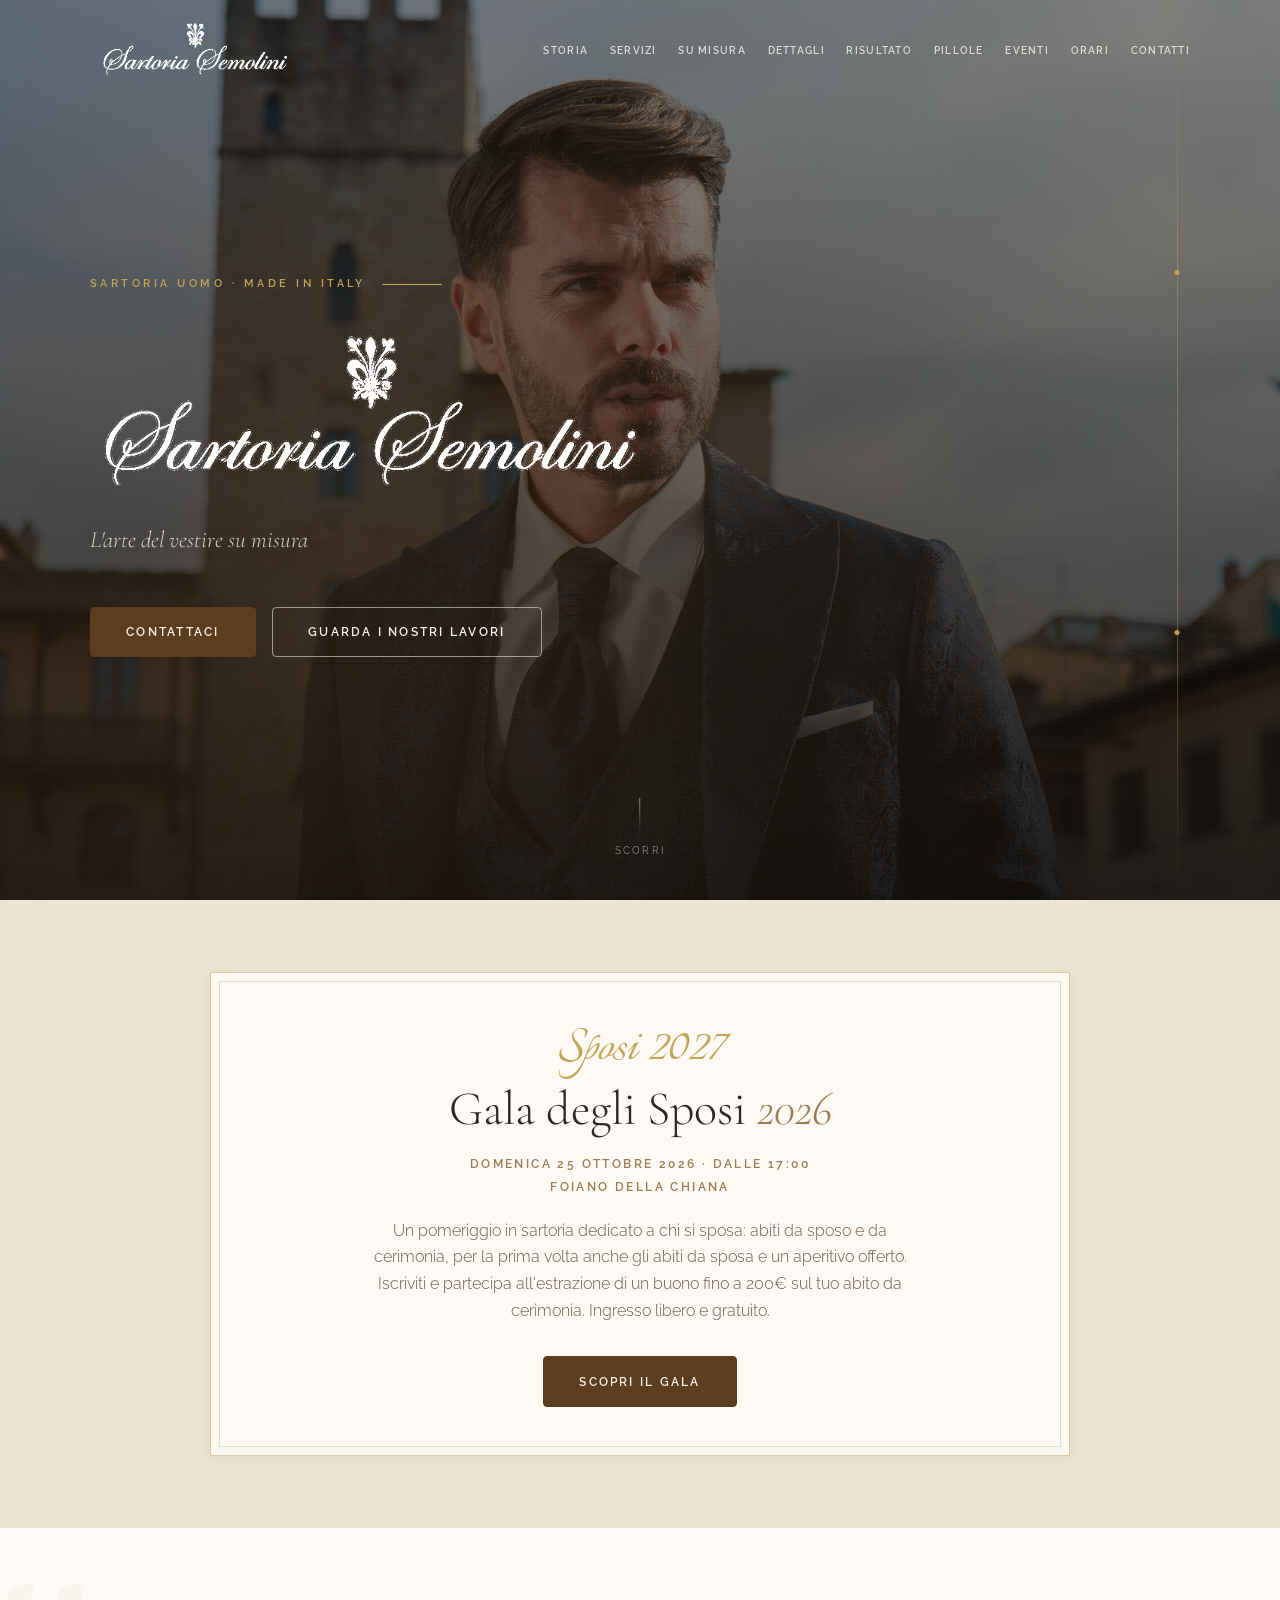
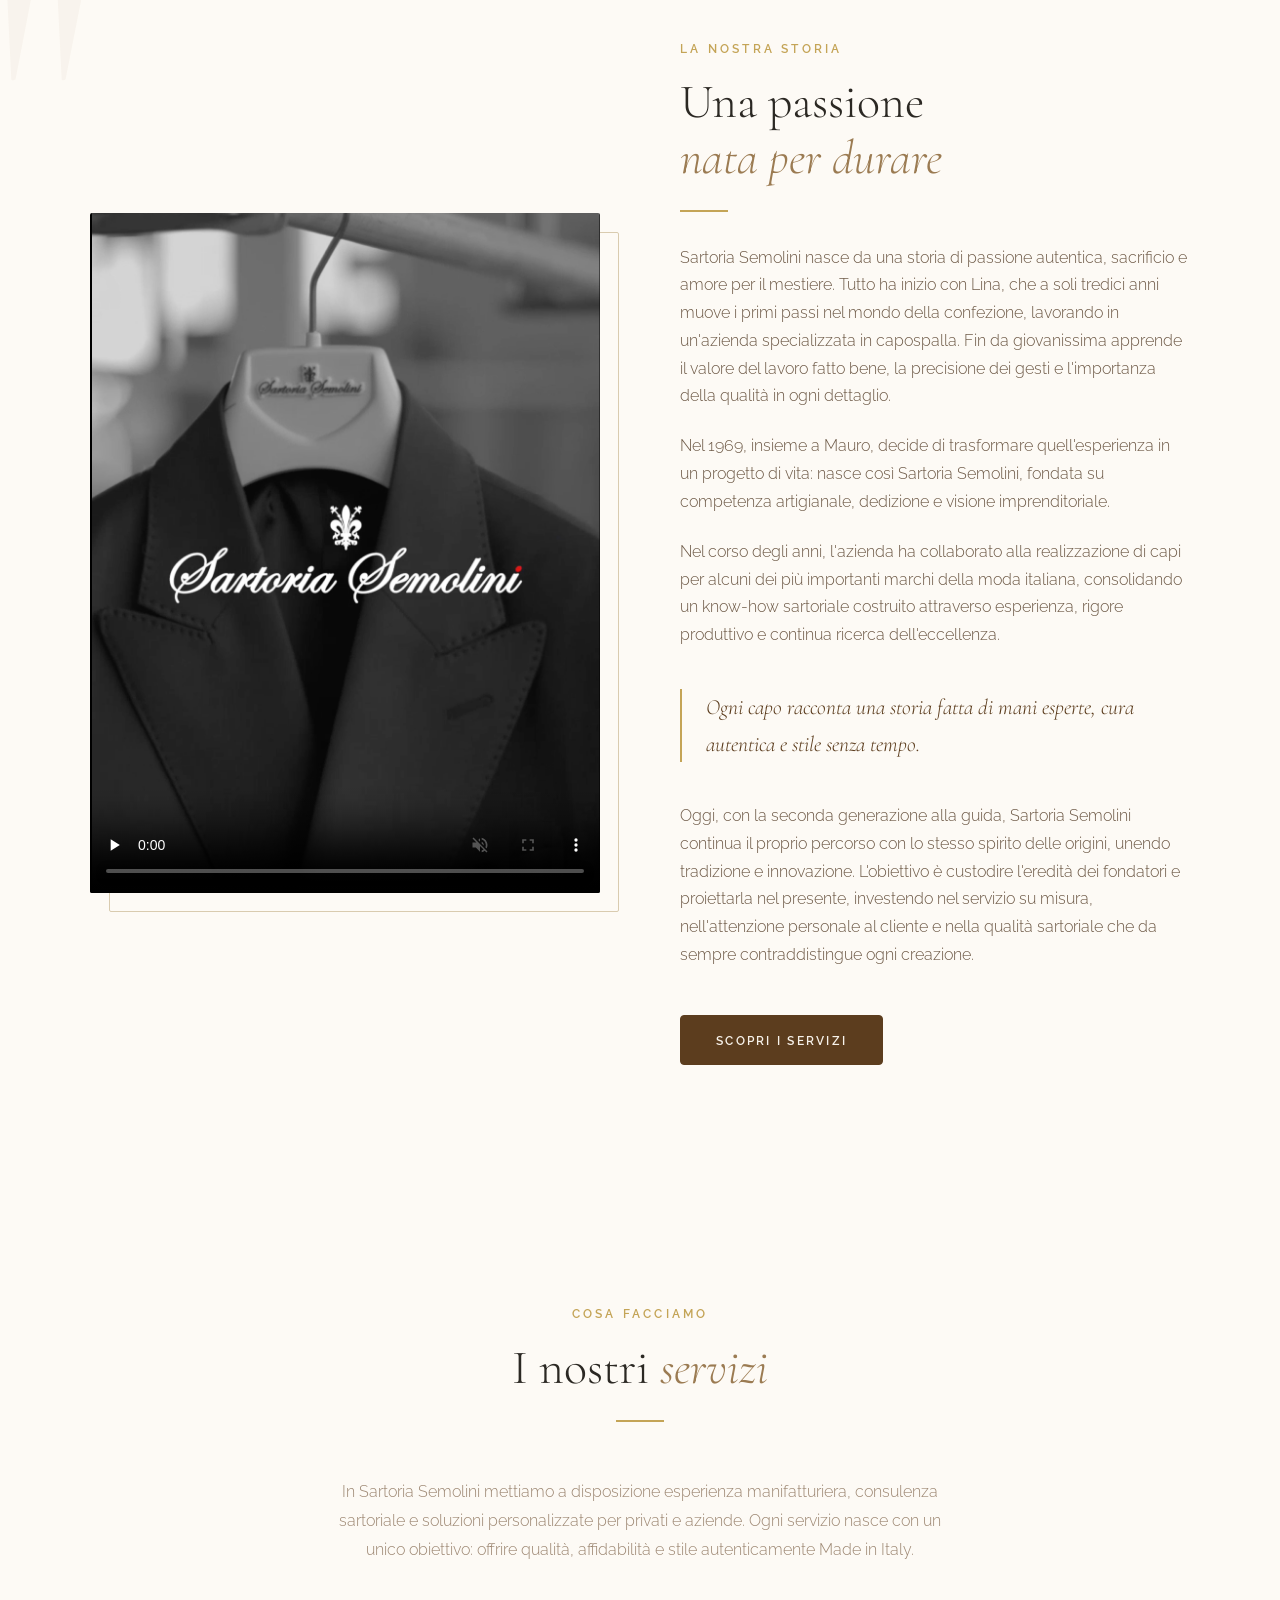
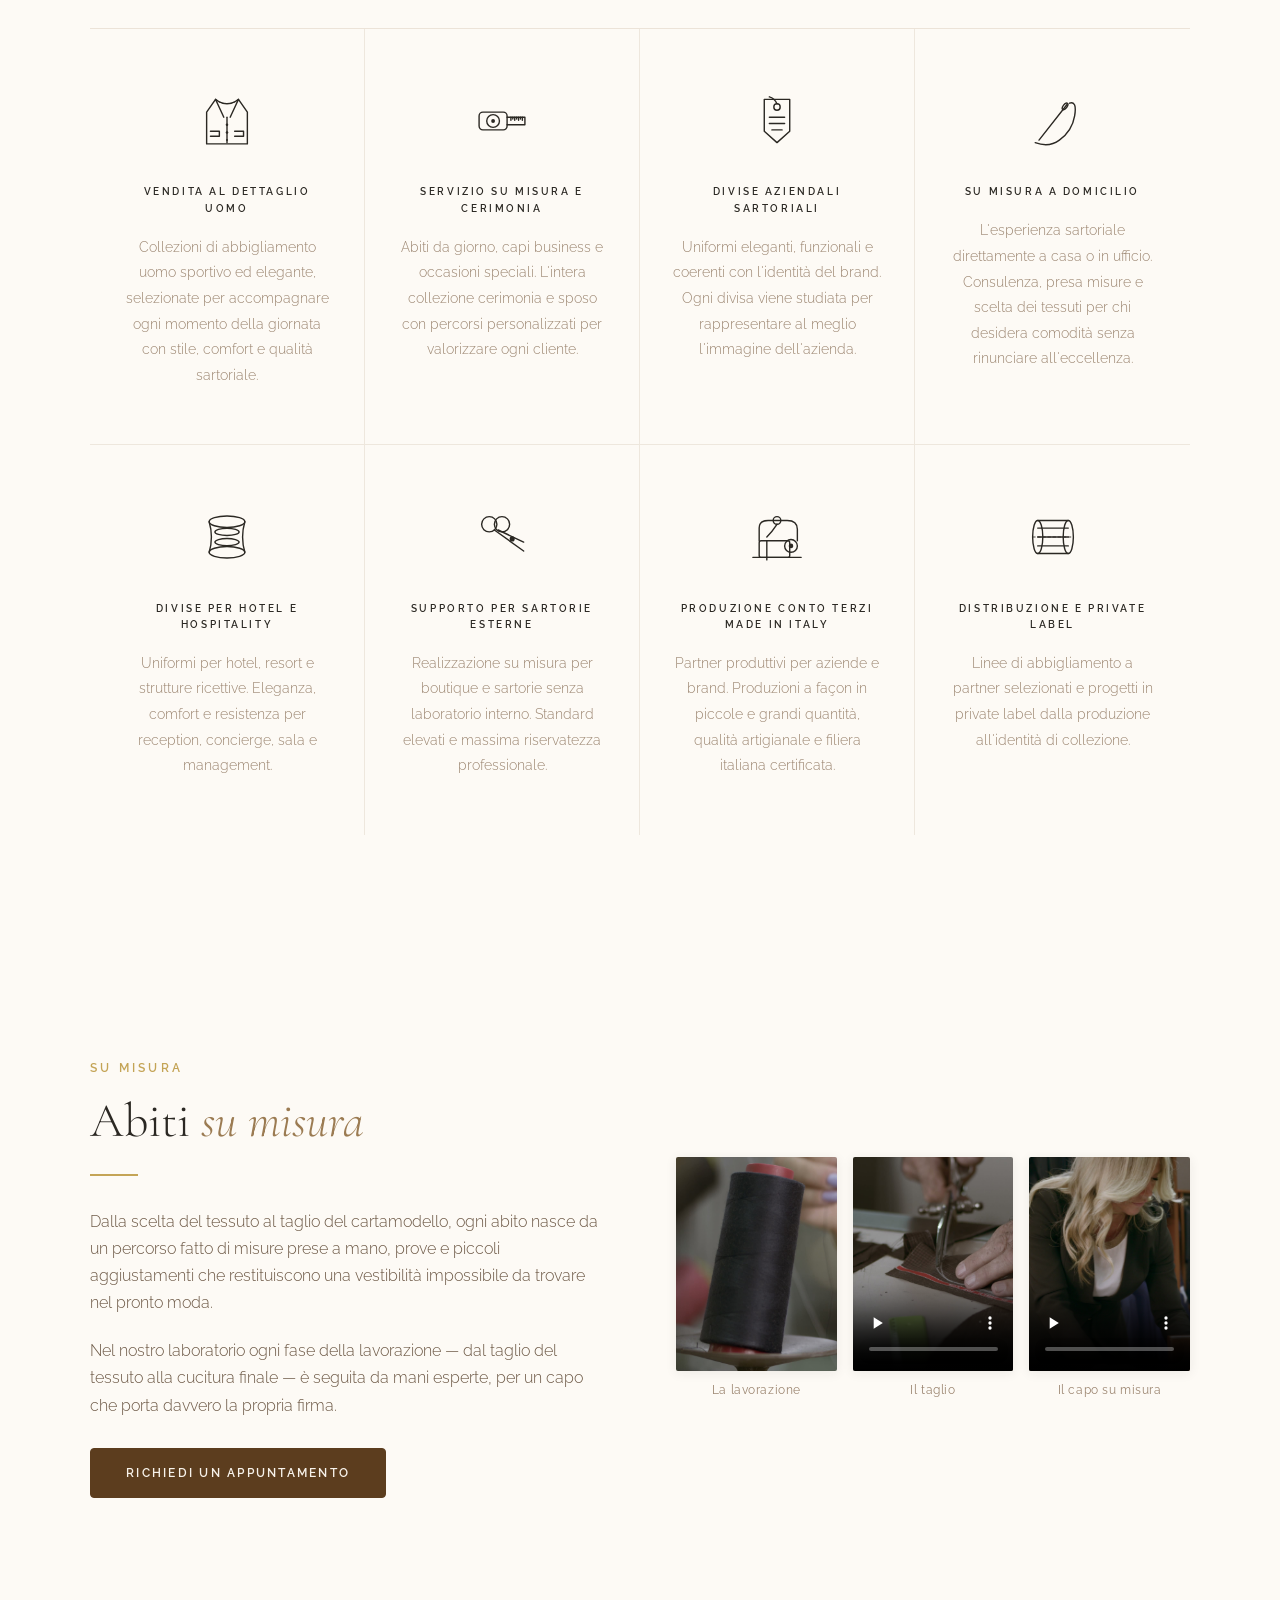
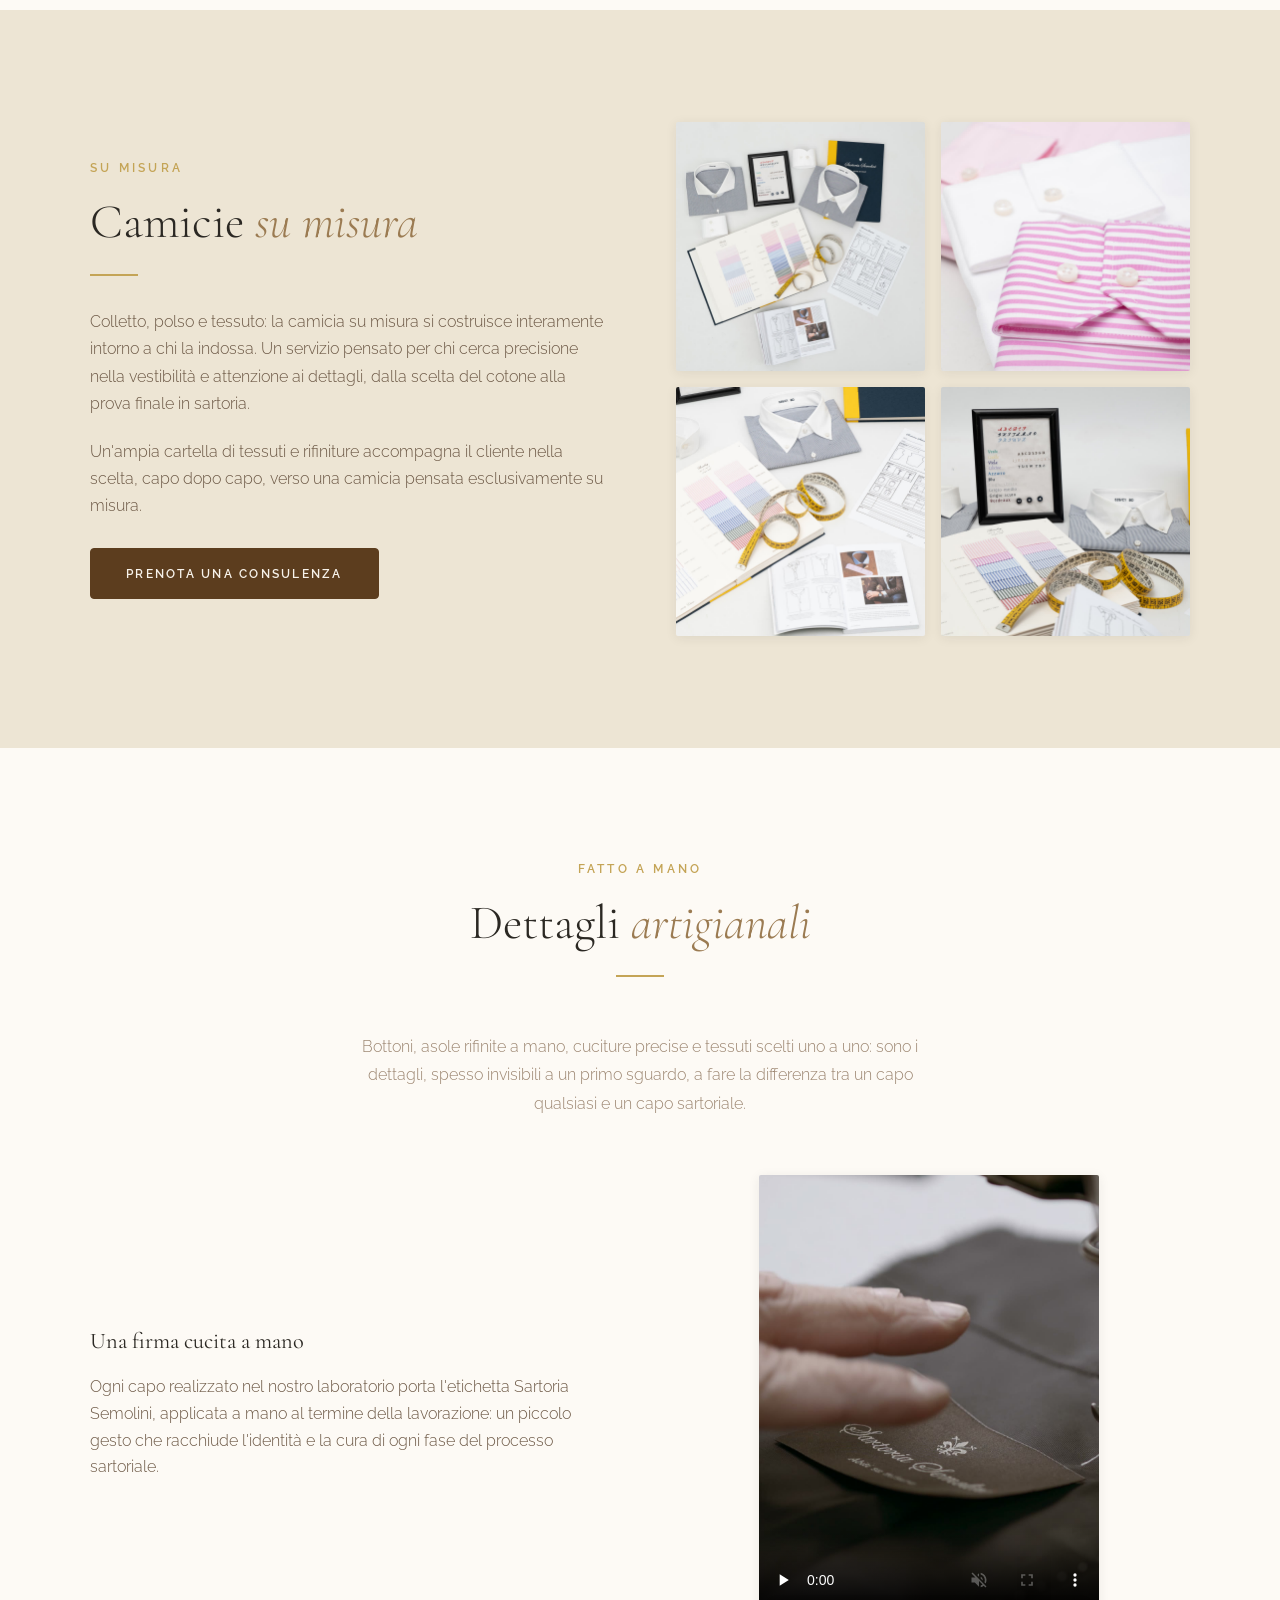
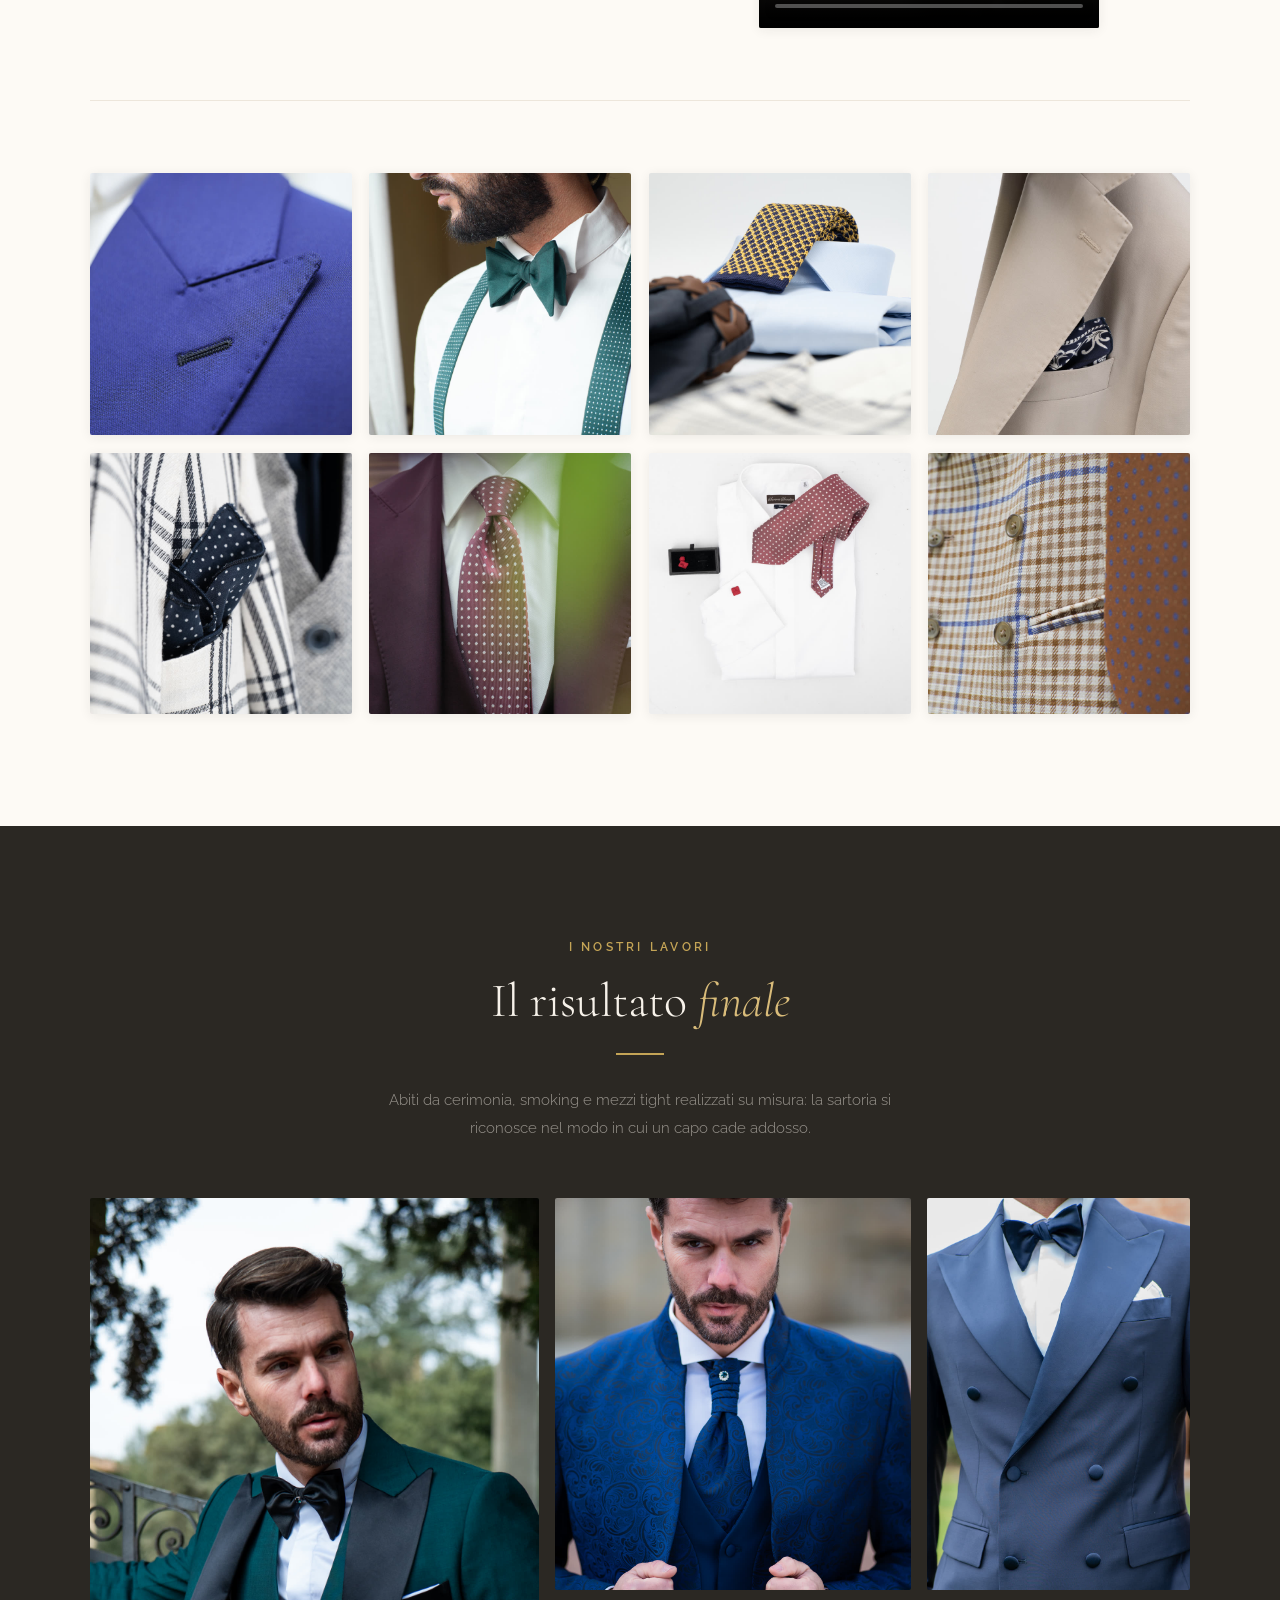
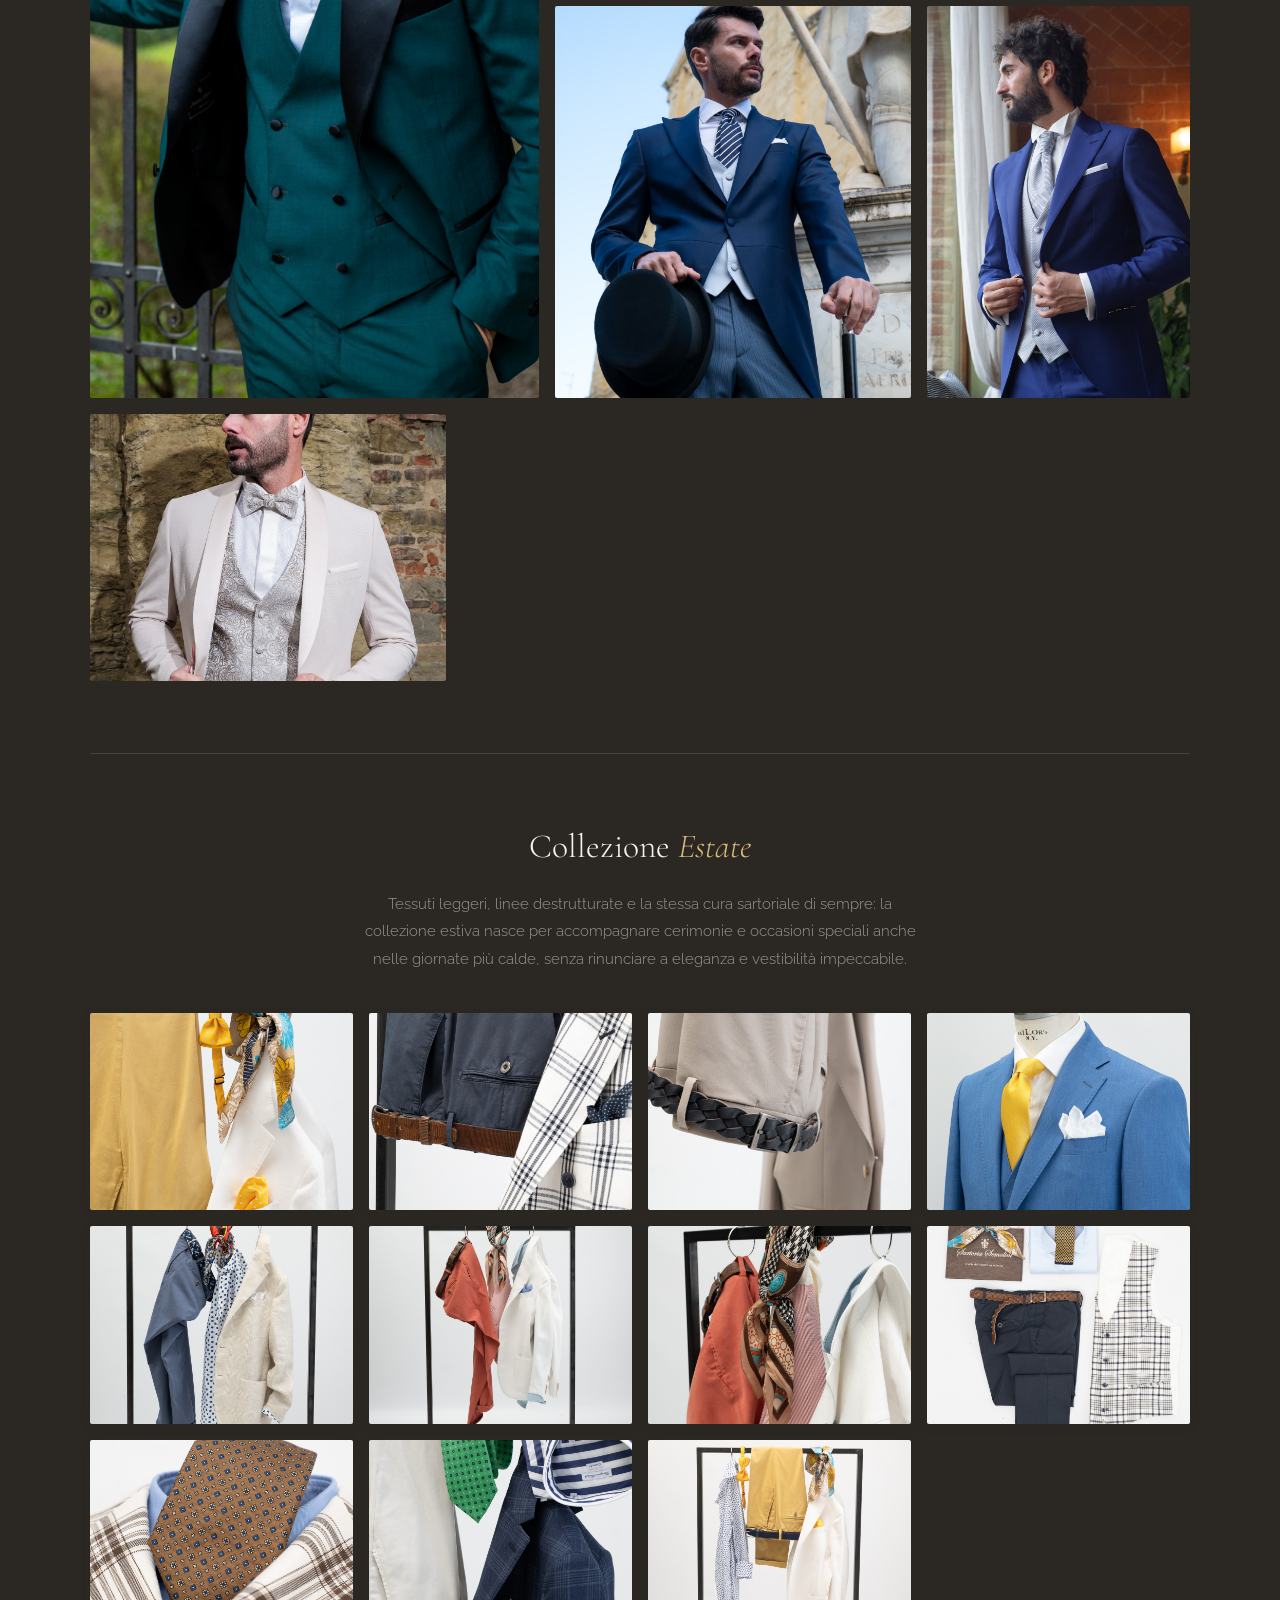
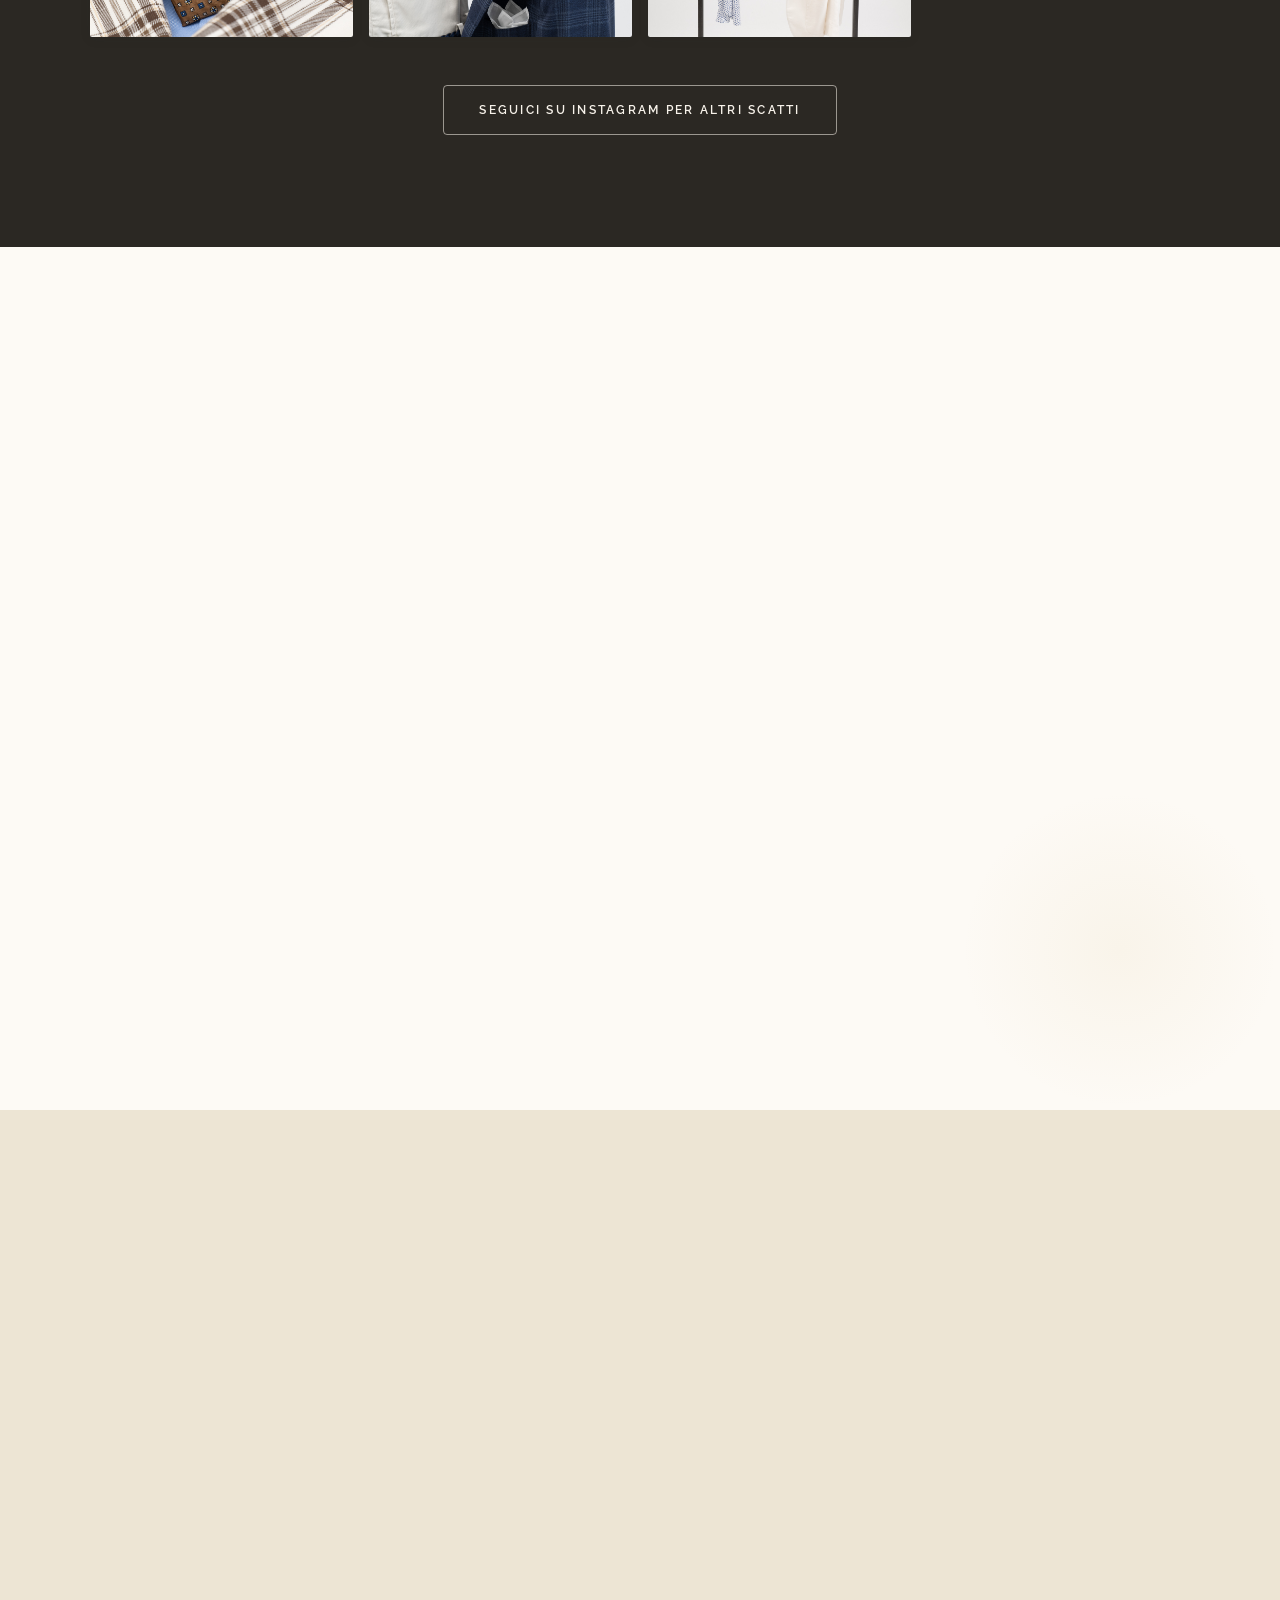
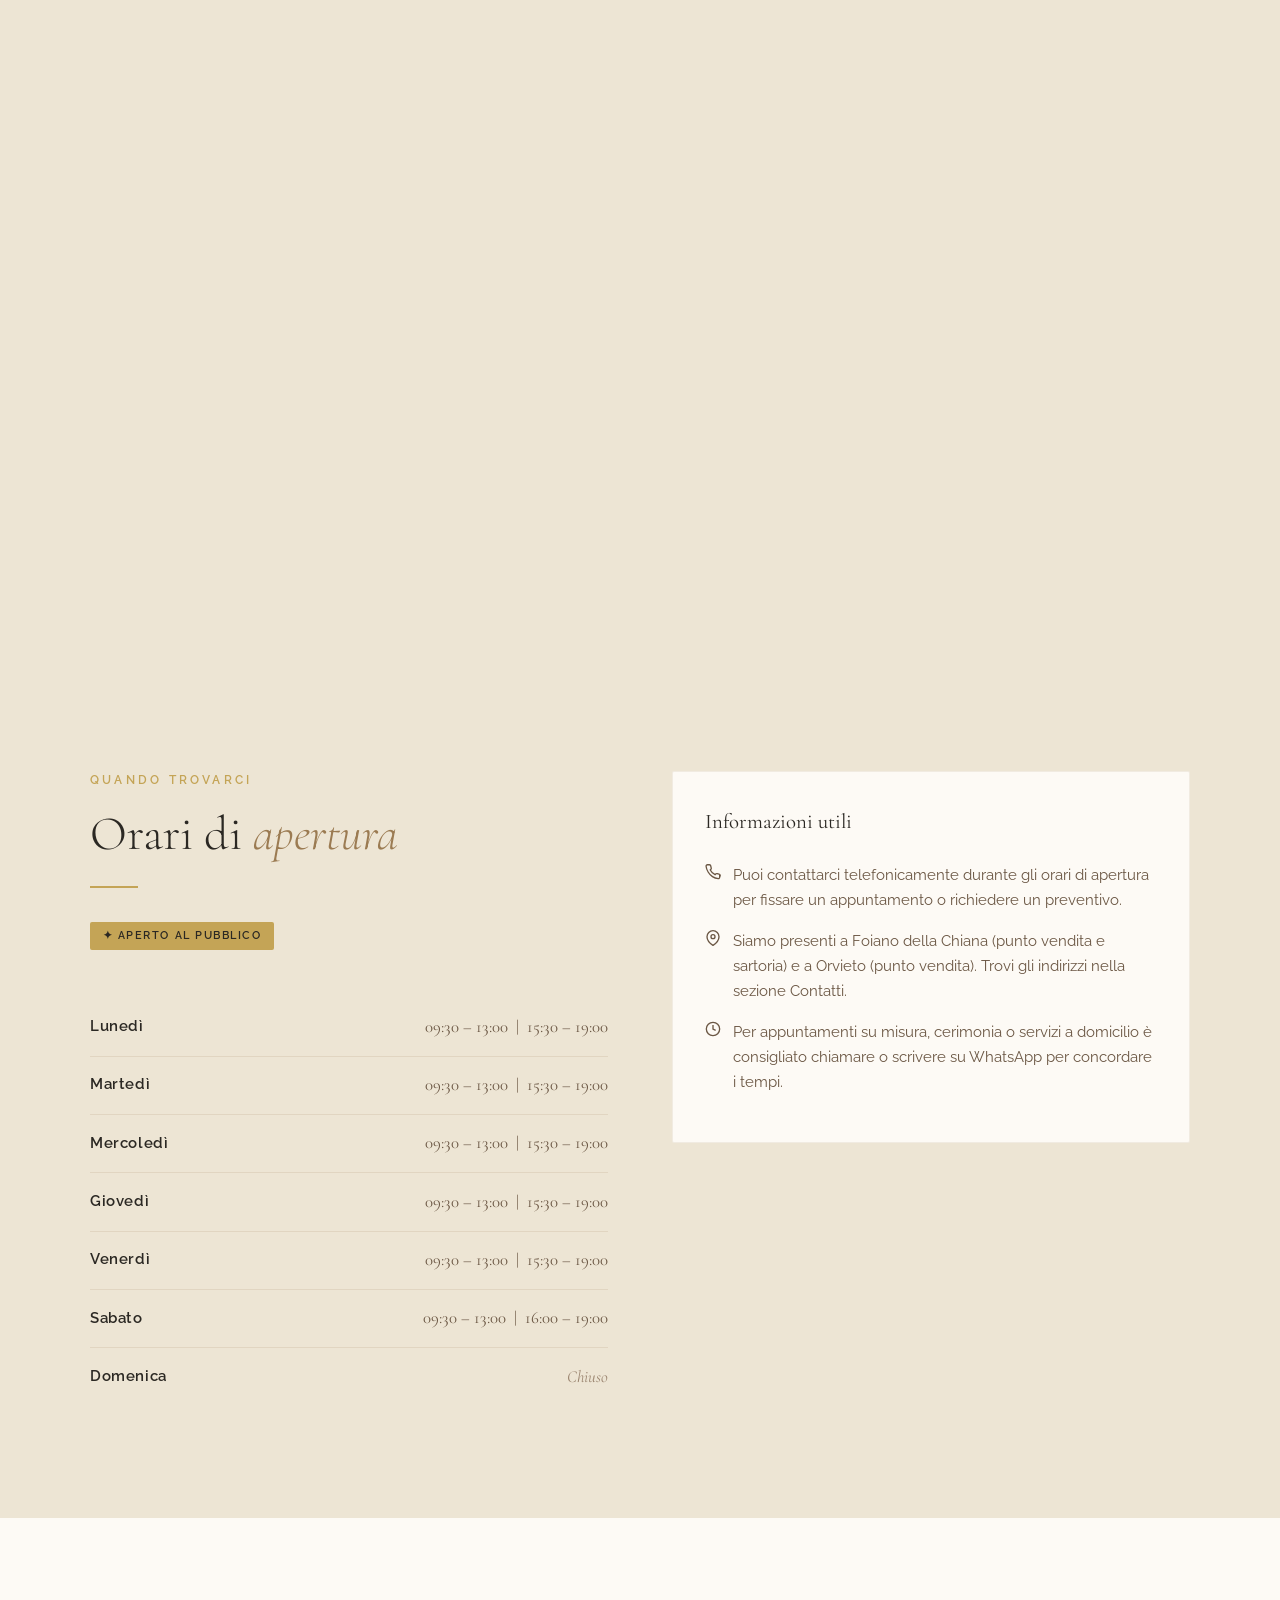
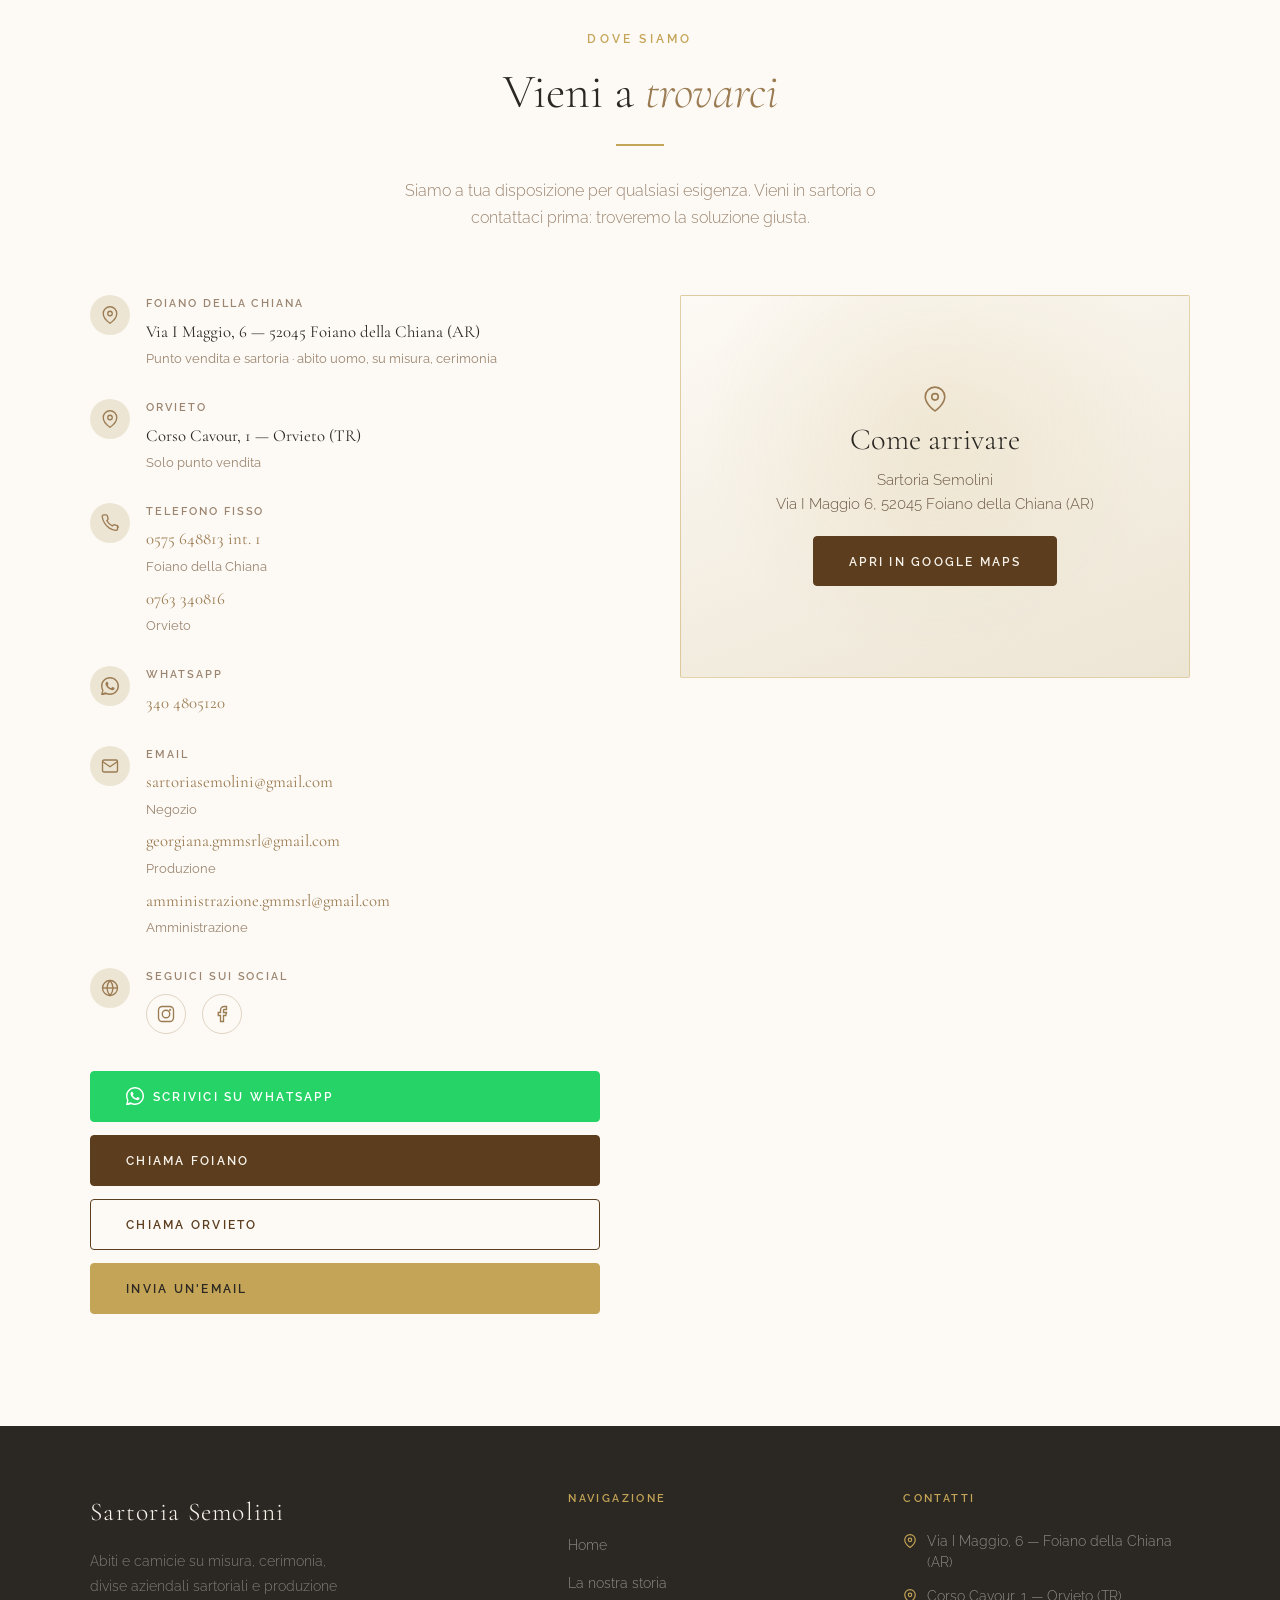
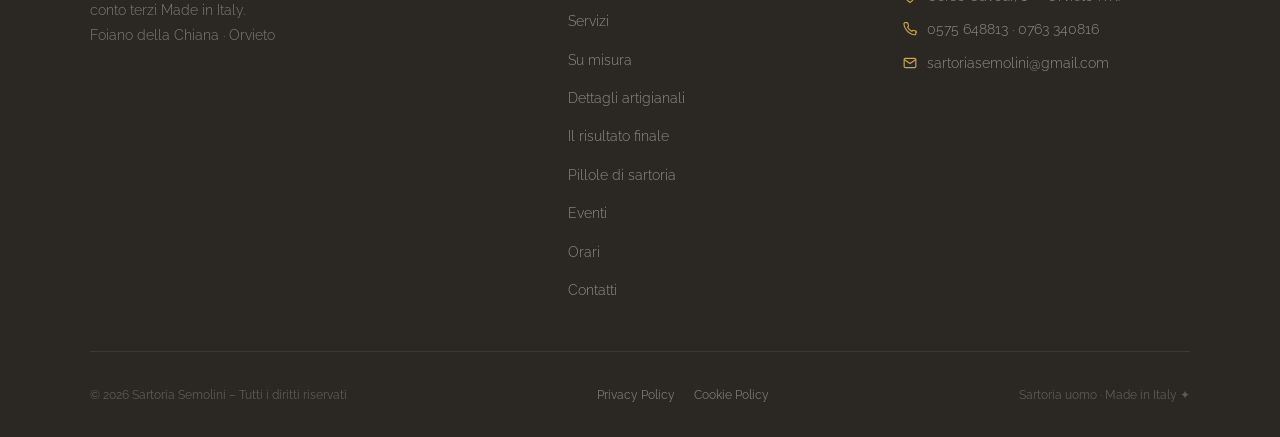
==== commit 8feff5ef: "Add files via upload" ====
--- a/index.html
+++ b/index.html
@@ -17,10 +17,8 @@
        Raleway             = corpo testo leggibile
        Italianno           = logotipo corsivo
   ============================================= -->
-  <link rel="preconnect" href="https://fonts.googleapis.com" />
-  <link rel="preconnect" href="https://fonts.gstatic.com" crossorigin />
-  <link href="https://fonts.googleapis.com/css2?family=Cormorant+Garamond:ital,wght@0,300;0,400;0,600;1,300;1,400&family=Raleway:wght@300;400;500;600&display=swap" rel="stylesheet" />
-  <link href="https://fonts.googleapis.com/css2?family=Italianno&display=swap" rel="stylesheet">
+  <!-- Font ospitati sul sito (nessuna connessione a fonts.googleapis.com / fonts.gstatic.com) -->
+  <link rel="stylesheet" href="fonts/fonts.css" />
   <style>
     /* =============================================
        RESET & BASE
@@ -332,7 +330,7 @@
       position: fixed;
       inset: 0;
       background: var(--logo-brown);
-      z-index: 999;
+      z-index: 1001; /* sopra la nav fissa (1000): la X di chiusura resta cliccabile */
       flex-direction: column;
       align-items: center;
       justify-content: center;
@@ -812,6 +810,7 @@
     @media (max-width: 900px) {
       .split { padding: 5.5rem 0; }
       .split__grid { grid-template-columns: 1fr; gap: 2.5rem; }
+      .split--reverse .split__grid { grid-template-columns: 1fr; } /* Camicie: una colonna anche su mobile (la regola desktop aveva priorità) */
       .split--reverse .split__media,
       .split--reverse .split__text { order: initial; }
       .split__media-row { max-width: 480px; margin: 0 auto; }
@@ -1613,6 +1612,8 @@
     ============================================= */
     @media (max-width: 600px) {
       .hero__buttons  { flex-direction: column; }
+      .hero__buttons .btn { white-space: normal; text-align: center; } /* evita lo sforamento a 390 px */
+      .gallery__cta .btn  { white-space: normal; text-align: center; max-width: 100%; } /* "Seguici su Instagram…": evita scroll orizzontale a 390 px */
       .services__grid { grid-template-columns: 1fr; }
       .gallery__grid  { grid-template-columns: 1fr; }
       .footer__top    { grid-template-columns: 1fr; }
@@ -1676,6 +1677,41 @@
       .gala-teaser__card { padding: 2.4rem 1.3rem; }
       .gala-teaser__script { font-size: 3rem; }
       .gala-teaser .btn { width: 100%; }
+    }
+
+    /* Riquadro "Come arrivare" al posto della mappa incorporata:
+       Google Maps si apre solo su richiesta dell'utente, in una nuova scheda. */
+    .map-card {
+      width: 100%;
+      min-width: 0;
+      aspect-ratio: 4 / 3;
+      display: flex;
+      flex-direction: column;
+      align-items: center;
+      justify-content: center;
+      gap: 0.7rem;
+      padding: 2rem 1.5rem;
+      text-align: center;
+      background:
+        radial-gradient(ellipse at 50% 35%, rgba(196,164,86,0.14) 0%, transparent 65%),
+        linear-gradient(160deg, var(--white) 0%, var(--beige-light) 100%);
+      border: 1px solid rgba(196,164,86,0.45);
+      border-radius: 2px;
+      color: var(--warm-brown);
+    }
+    .map-card__title {
+      font-family: var(--font-display);
+      font-size: 1.9rem;
+      font-weight: 300;
+      line-height: 1.1;
+      color: var(--antracite);
+    }
+    .map-card__address {
+      font-size: 0.92rem;
+      font-weight: 300;
+      line-height: 1.6;
+      color: var(--text-mid);
+      margin-bottom: 0.6rem;
     }
 
     /* Link note legali nel footer (aggiunto) */
@@ -2662,16 +2698,11 @@
         </div>
 
         <div class="reveal reveal-delay-2">
-          <div class="contact__map">
-            <iframe
-              src="https://www.google.com/maps/embed?pb=!1m18!1m12!1m3!1d2746.1253724464905!2d11.823677300000007!3d43.27254069999998!2m3!1f0!2f0!3f0!3m2!1i1024!2i768!4f13.1!3m3!1m2!1s0x132be46a7e0bf609%3A0x66658eae24474749!2sVia%20I%20Maggio%2C%206%2C%2052045%20Foiano%20della%20Chiana%20AR!5e1!3m2!1sit!2sit!4v1778431188548!5m2!1sit!2sit"
-              width="100%"
-              height="100%"
-              style="border:0;"
-              allowfullscreen=""
-              loading="lazy"
-              referrerpolicy="no-referrer-when-downgrade">
-            </iframe>
+          <div class="map-card">
+            <svg width="26" height="26" viewBox="0 0 24 24" fill="none" stroke="currentColor" stroke-width="1.5" aria-hidden="true"><path d="M21 10c0 7-9 13-9 13s-9-6-9-13a9 9 0 0 1 18 0z"/><circle cx="12" cy="10" r="3"/></svg>
+            <p class="map-card__title">Come arrivare</p>
+            <p class="map-card__address">Sartoria Semolini<br>Via I Maggio 6, 52045 Foiano della Chiana (AR)</p>
+            <a href="https://www.google.com/maps/search/?api=1&amp;query=Sartoria%20Semolini%2C%20Via%20I%20Maggio%206%2C%2052045%20Foiano%20della%20Chiana%20AR" class="btn btn--primary" target="_blank" rel="noopener noreferrer">Apri in Google Maps</a>
           </div>
         </div>
 
--- a/fonts/fonts.css
+++ b/fonts/fonts.css
@@ -0,0 +1,202 @@
+/* Font locali (Google Fonts, distribuiti con licenza SIL Open Font License 1.1 tramite Fontsource).
+   Sostituiscono il caricamento da fonts.googleapis.com / fonts.gstatic.com. Subset: latin + latin-ext. */
+
+/* cormorant-garamond-latin-ext-300-normal */
+@font-face {
+  font-family: 'Cormorant Garamond';
+  font-style: normal;
+  font-display: swap;
+  font-weight: 300;
+  src: url(./cormorant-garamond-latin-ext-300-normal.woff2) format('woff2');
+  unicode-range: U+0100-02BA,U+02BD-02C5,U+02C7-02CC,U+02CE-02D7,U+02DD-02FF,U+0304,U+0308,U+0329,U+1D00-1DBF,U+1E00-1E9F,U+1EF2-1EFF,U+2020,U+20A0-20AB,U+20AD-20C0,U+2113,U+2C60-2C7F,U+A720-A7FF;
+}
+
+/* cormorant-garamond-latin-300-normal */
+@font-face {
+  font-family: 'Cormorant Garamond';
+  font-style: normal;
+  font-display: swap;
+  font-weight: 300;
+  src: url(./cormorant-garamond-latin-300-normal.woff2) format('woff2');
+  unicode-range: U+0000-00FF,U+0131,U+0152-0153,U+02BB-02BC,U+02C6,U+02DA,U+02DC,U+0304,U+0308,U+0329,U+2000-206F,U+20AC,U+2122,U+2191,U+2193,U+2212,U+2215,U+FEFF,U+FFFD;
+}
+
+/* cormorant-garamond-latin-ext-400-normal */
+@font-face {
+  font-family: 'Cormorant Garamond';
+  font-style: normal;
+  font-display: swap;
+  font-weight: 400;
+  src: url(./cormorant-garamond-latin-ext-400-normal.woff2) format('woff2');
+  unicode-range: U+0100-02BA,U+02BD-02C5,U+02C7-02CC,U+02CE-02D7,U+02DD-02FF,U+0304,U+0308,U+0329,U+1D00-1DBF,U+1E00-1E9F,U+1EF2-1EFF,U+2020,U+20A0-20AB,U+20AD-20C0,U+2113,U+2C60-2C7F,U+A720-A7FF;
+}
+
+/* cormorant-garamond-latin-400-normal */
+@font-face {
+  font-family: 'Cormorant Garamond';
+  font-style: normal;
+  font-display: swap;
+  font-weight: 400;
+  src: url(./cormorant-garamond-latin-400-normal.woff2) format('woff2');
+  unicode-range: U+0000-00FF,U+0131,U+0152-0153,U+02BB-02BC,U+02C6,U+02DA,U+02DC,U+0304,U+0308,U+0329,U+2000-206F,U+20AC,U+2122,U+2191,U+2193,U+2212,U+2215,U+FEFF,U+FFFD;
+}
+
+/* cormorant-garamond-latin-ext-600-normal */
+@font-face {
+  font-family: 'Cormorant Garamond';
+  font-style: normal;
+  font-display: swap;
+  font-weight: 600;
+  src: url(./cormorant-garamond-latin-ext-600-normal.woff2) format('woff2');
+  unicode-range: U+0100-02BA,U+02BD-02C5,U+02C7-02CC,U+02CE-02D7,U+02DD-02FF,U+0304,U+0308,U+0329,U+1D00-1DBF,U+1E00-1E9F,U+1EF2-1EFF,U+2020,U+20A0-20AB,U+20AD-20C0,U+2113,U+2C60-2C7F,U+A720-A7FF;
+}
+
+/* cormorant-garamond-latin-600-normal */
+@font-face {
+  font-family: 'Cormorant Garamond';
+  font-style: normal;
+  font-display: swap;
+  font-weight: 600;
+  src: url(./cormorant-garamond-latin-600-normal.woff2) format('woff2');
+  unicode-range: U+0000-00FF,U+0131,U+0152-0153,U+02BB-02BC,U+02C6,U+02DA,U+02DC,U+0304,U+0308,U+0329,U+2000-206F,U+20AC,U+2122,U+2191,U+2193,U+2212,U+2215,U+FEFF,U+FFFD;
+}
+
+/* cormorant-garamond-latin-ext-300-italic */
+@font-face {
+  font-family: 'Cormorant Garamond';
+  font-style: italic;
+  font-display: swap;
+  font-weight: 300;
+  src: url(./cormorant-garamond-latin-ext-300-italic.woff2) format('woff2');
+  unicode-range: U+0100-02BA,U+02BD-02C5,U+02C7-02CC,U+02CE-02D7,U+02DD-02FF,U+0304,U+0308,U+0329,U+1D00-1DBF,U+1E00-1E9F,U+1EF2-1EFF,U+2020,U+20A0-20AB,U+20AD-20C0,U+2113,U+2C60-2C7F,U+A720-A7FF;
+}
+
+/* cormorant-garamond-latin-300-italic */
+@font-face {
+  font-family: 'Cormorant Garamond';
+  font-style: italic;
+  font-display: swap;
+  font-weight: 300;
+  src: url(./cormorant-garamond-latin-300-italic.woff2) format('woff2');
+  unicode-range: U+0000-00FF,U+0131,U+0152-0153,U+02BB-02BC,U+02C6,U+02DA,U+02DC,U+0304,U+0308,U+0329,U+2000-206F,U+20AC,U+2122,U+2191,U+2193,U+2212,U+2215,U+FEFF,U+FFFD;
+}
+
+/* cormorant-garamond-latin-ext-400-italic */
+@font-face {
+  font-family: 'Cormorant Garamond';
+  font-style: italic;
+  font-display: swap;
+  font-weight: 400;
+  src: url(./cormorant-garamond-latin-ext-400-italic.woff2) format('woff2');
+  unicode-range: U+0100-02BA,U+02BD-02C5,U+02C7-02CC,U+02CE-02D7,U+02DD-02FF,U+0304,U+0308,U+0329,U+1D00-1DBF,U+1E00-1E9F,U+1EF2-1EFF,U+2020,U+20A0-20AB,U+20AD-20C0,U+2113,U+2C60-2C7F,U+A720-A7FF;
+}
+
+/* cormorant-garamond-latin-400-italic */
+@font-face {
+  font-family: 'Cormorant Garamond';
+  font-style: italic;
+  font-display: swap;
+  font-weight: 400;
+  src: url(./cormorant-garamond-latin-400-italic.woff2) format('woff2');
+  unicode-range: U+0000-00FF,U+0131,U+0152-0153,U+02BB-02BC,U+02C6,U+02DA,U+02DC,U+0304,U+0308,U+0329,U+2000-206F,U+20AC,U+2122,U+2191,U+2193,U+2212,U+2215,U+FEFF,U+FFFD;
+}
+
+/* raleway-latin-ext-300-normal */
+@font-face {
+  font-family: 'Raleway';
+  font-style: normal;
+  font-display: swap;
+  font-weight: 300;
+  src: url(./raleway-latin-ext-300-normal.woff2) format('woff2');
+  unicode-range: U+0100-02BA,U+02BD-02C5,U+02C7-02CC,U+02CE-02D7,U+02DD-02FF,U+0304,U+0308,U+0329,U+1D00-1DBF,U+1E00-1E9F,U+1EF2-1EFF,U+2020,U+20A0-20AB,U+20AD-20C0,U+2113,U+2C60-2C7F,U+A720-A7FF;
+}
+
+/* raleway-latin-300-normal */
+@font-face {
+  font-family: 'Raleway';
+  font-style: normal;
+  font-display: swap;
+  font-weight: 300;
+  src: url(./raleway-latin-300-normal.woff2) format('woff2');
+  unicode-range: U+0000-00FF,U+0131,U+0152-0153,U+02BB-02BC,U+02C6,U+02DA,U+02DC,U+0304,U+0308,U+0329,U+2000-206F,U+20AC,U+2122,U+2191,U+2193,U+2212,U+2215,U+FEFF,U+FFFD;
+}
+
+/* raleway-latin-ext-400-normal */
+@font-face {
+  font-family: 'Raleway';
+  font-style: normal;
+  font-display: swap;
+  font-weight: 400;
+  src: url(./raleway-latin-ext-400-normal.woff2) format('woff2');
+  unicode-range: U+0100-02BA,U+02BD-02C5,U+02C7-02CC,U+02CE-02D7,U+02DD-02FF,U+0304,U+0308,U+0329,U+1D00-1DBF,U+1E00-1E9F,U+1EF2-1EFF,U+2020,U+20A0-20AB,U+20AD-20C0,U+2113,U+2C60-2C7F,U+A720-A7FF;
+}
+
+/* raleway-latin-400-normal */
+@font-face {
+  font-family: 'Raleway';
+  font-style: normal;
+  font-display: swap;
+  font-weight: 400;
+  src: url(./raleway-latin-400-normal.woff2) format('woff2');
+  unicode-range: U+0000-00FF,U+0131,U+0152-0153,U+02BB-02BC,U+02C6,U+02DA,U+02DC,U+0304,U+0308,U+0329,U+2000-206F,U+20AC,U+2122,U+2191,U+2193,U+2212,U+2215,U+FEFF,U+FFFD;
+}
+
+/* raleway-latin-ext-500-normal */
+@font-face {
+  font-family: 'Raleway';
+  font-style: normal;
+  font-display: swap;
+  font-weight: 500;
+  src: url(./raleway-latin-ext-500-normal.woff2) format('woff2');
+  unicode-range: U+0100-02BA,U+02BD-02C5,U+02C7-02CC,U+02CE-02D7,U+02DD-02FF,U+0304,U+0308,U+0329,U+1D00-1DBF,U+1E00-1E9F,U+1EF2-1EFF,U+2020,U+20A0-20AB,U+20AD-20C0,U+2113,U+2C60-2C7F,U+A720-A7FF;
+}
+
+/* raleway-latin-500-normal */
+@font-face {
+  font-family: 'Raleway';
+  font-style: normal;
+  font-display: swap;
+  font-weight: 500;
+  src: url(./raleway-latin-500-normal.woff2) format('woff2');
+  unicode-range: U+0000-00FF,U+0131,U+0152-0153,U+02BB-02BC,U+02C6,U+02DA,U+02DC,U+0304,U+0308,U+0329,U+2000-206F,U+20AC,U+2122,U+2191,U+2193,U+2212,U+2215,U+FEFF,U+FFFD;
+}
+
+/* raleway-latin-ext-600-normal */
+@font-face {
+  font-family: 'Raleway';
+  font-style: normal;
+  font-display: swap;
+  font-weight: 600;
+  src: url(./raleway-latin-ext-600-normal.woff2) format('woff2');
+  unicode-range: U+0100-02BA,U+02BD-02C5,U+02C7-02CC,U+02CE-02D7,U+02DD-02FF,U+0304,U+0308,U+0329,U+1D00-1DBF,U+1E00-1E9F,U+1EF2-1EFF,U+2020,U+20A0-20AB,U+20AD-20C0,U+2113,U+2C60-2C7F,U+A720-A7FF;
+}
+
+/* raleway-latin-600-normal */
+@font-face {
+  font-family: 'Raleway';
+  font-style: normal;
+  font-display: swap;
+  font-weight: 600;
+  src: url(./raleway-latin-600-normal.woff2) format('woff2');
+  unicode-range: U+0000-00FF,U+0131,U+0152-0153,U+02BB-02BC,U+02C6,U+02DA,U+02DC,U+0304,U+0308,U+0329,U+2000-206F,U+20AC,U+2122,U+2191,U+2193,U+2212,U+2215,U+FEFF,U+FFFD;
+}
+
+/* italianno-latin-ext-400-normal */
+@font-face {
+  font-family: 'Italianno';
+  font-style: normal;
+  font-display: swap;
+  font-weight: 400;
+  src: url(./italianno-latin-ext-400-normal.woff2) format('woff2');
+  unicode-range: U+0100-02BA,U+02BD-02C5,U+02C7-02CC,U+02CE-02D7,U+02DD-02FF,U+0304,U+0308,U+0329,U+1D00-1DBF,U+1E00-1E9F,U+1EF2-1EFF,U+2020,U+20A0-20AB,U+20AD-20C0,U+2113,U+2C60-2C7F,U+A720-A7FF;
+}
+
+/* italianno-latin-400-normal */
+@font-face {
+  font-family: 'Italianno';
+  font-style: normal;
+  font-display: swap;
+  font-weight: 400;
+  src: url(./italianno-latin-400-normal.woff2) format('woff2');
+  unicode-range: U+0000-00FF,U+0131,U+0152-0153,U+02BB-02BC,U+02C6,U+02DA,U+02DC,U+0304,U+0308,U+0329,U+2000-206F,U+20AC,U+2122,U+2191,U+2193,U+2212,U+2215,U+FEFF,U+FFFD;
+}
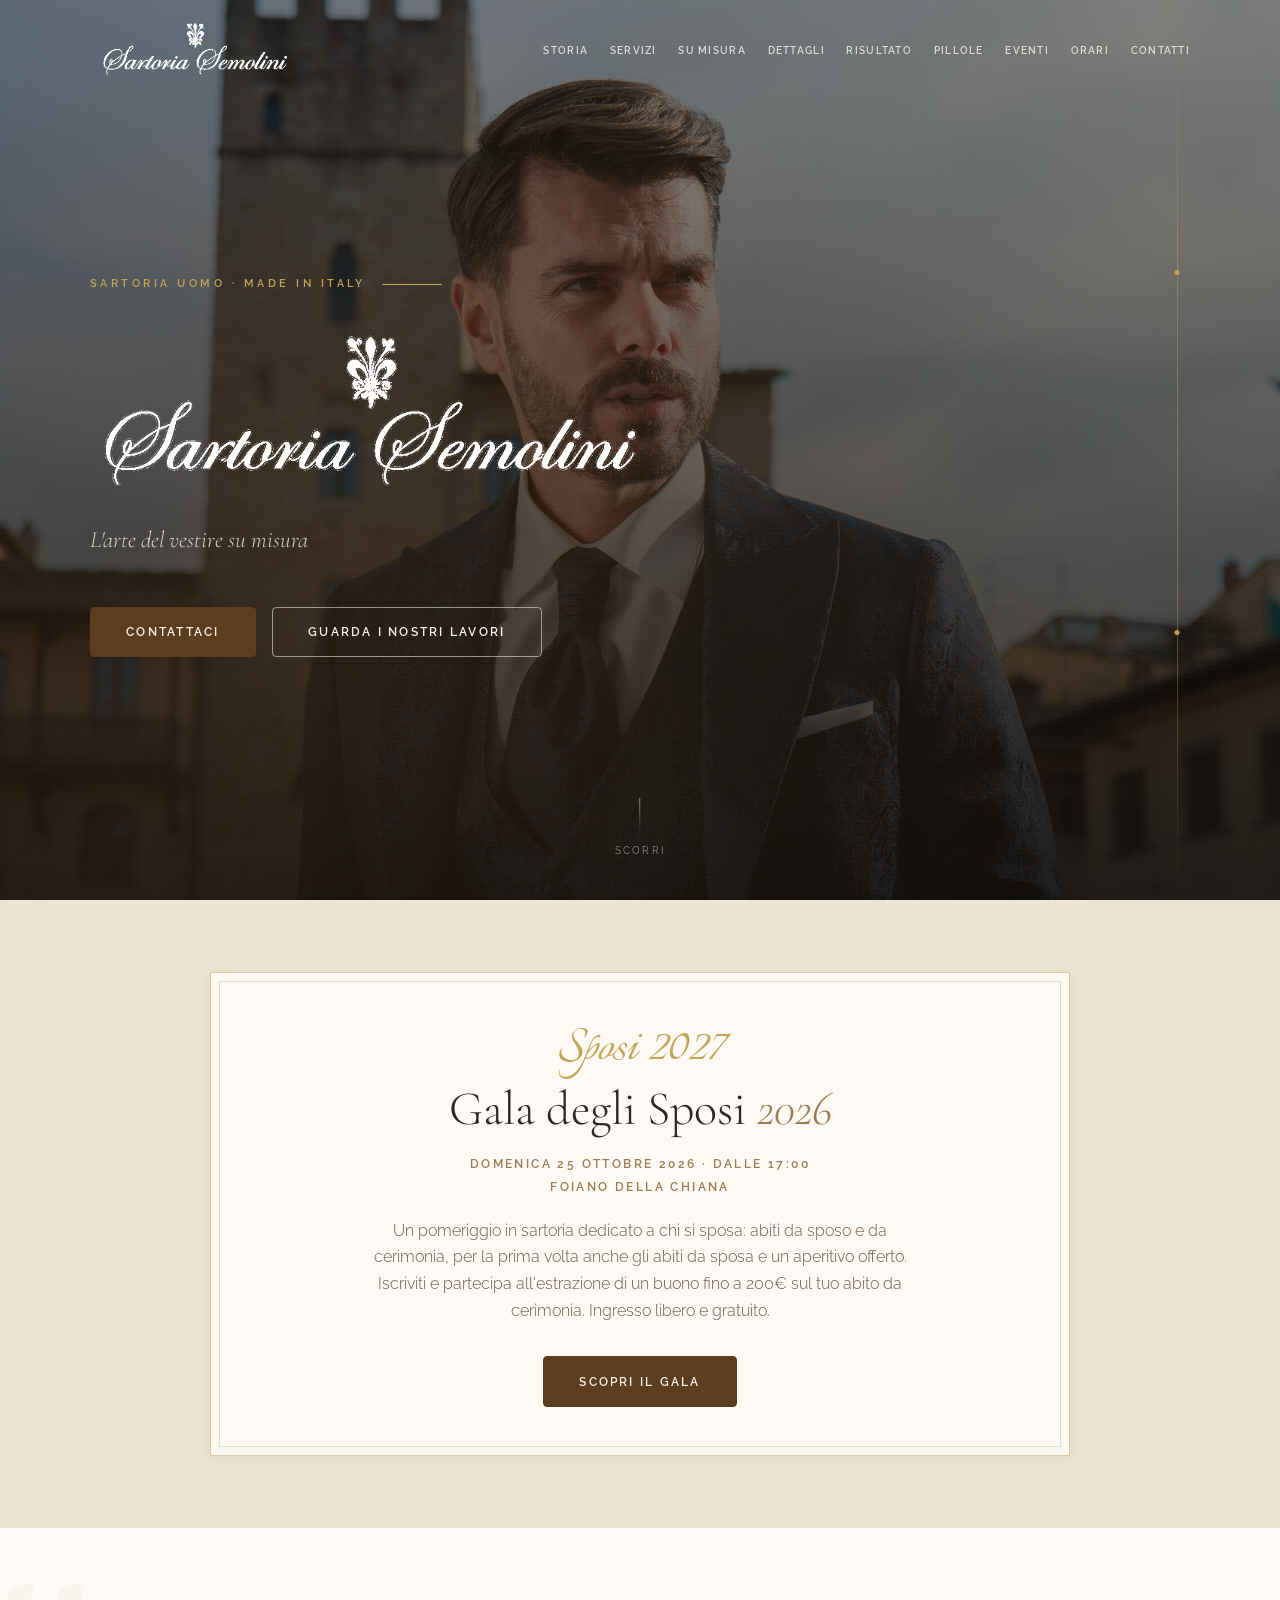
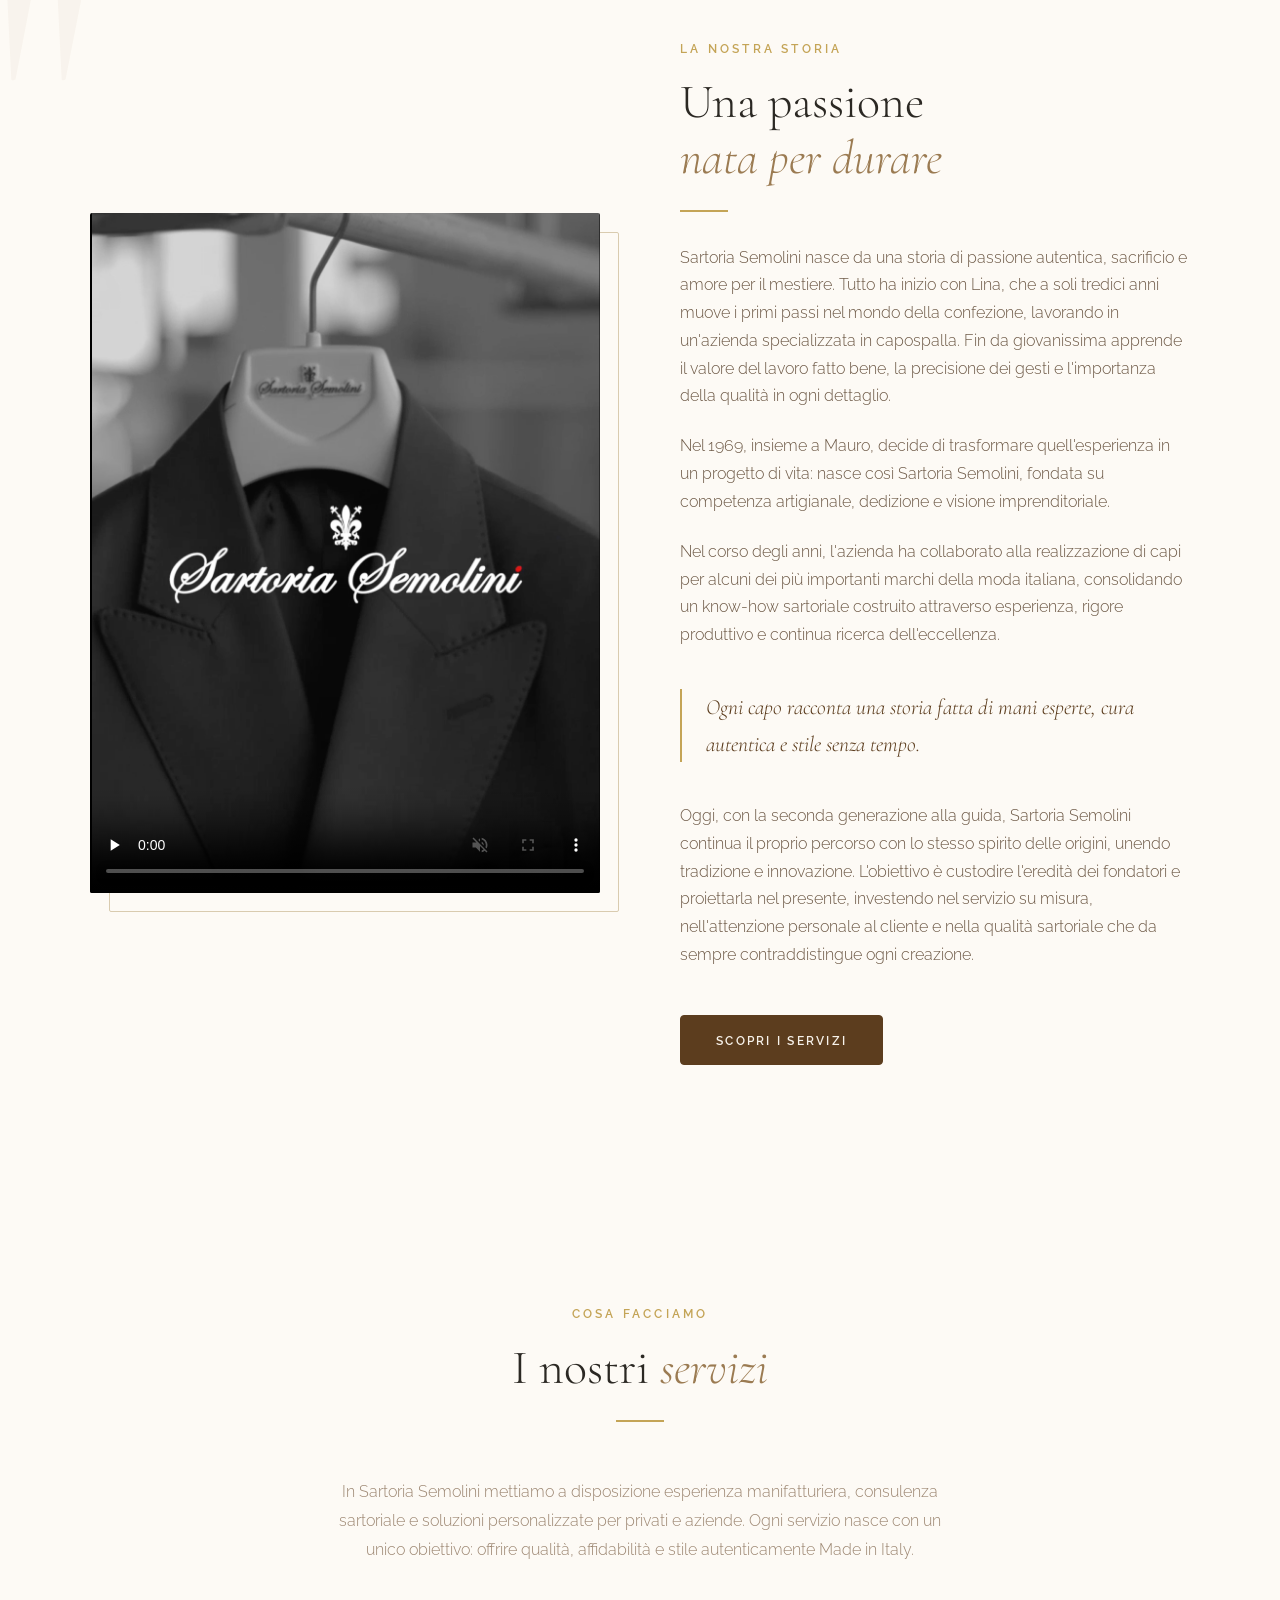
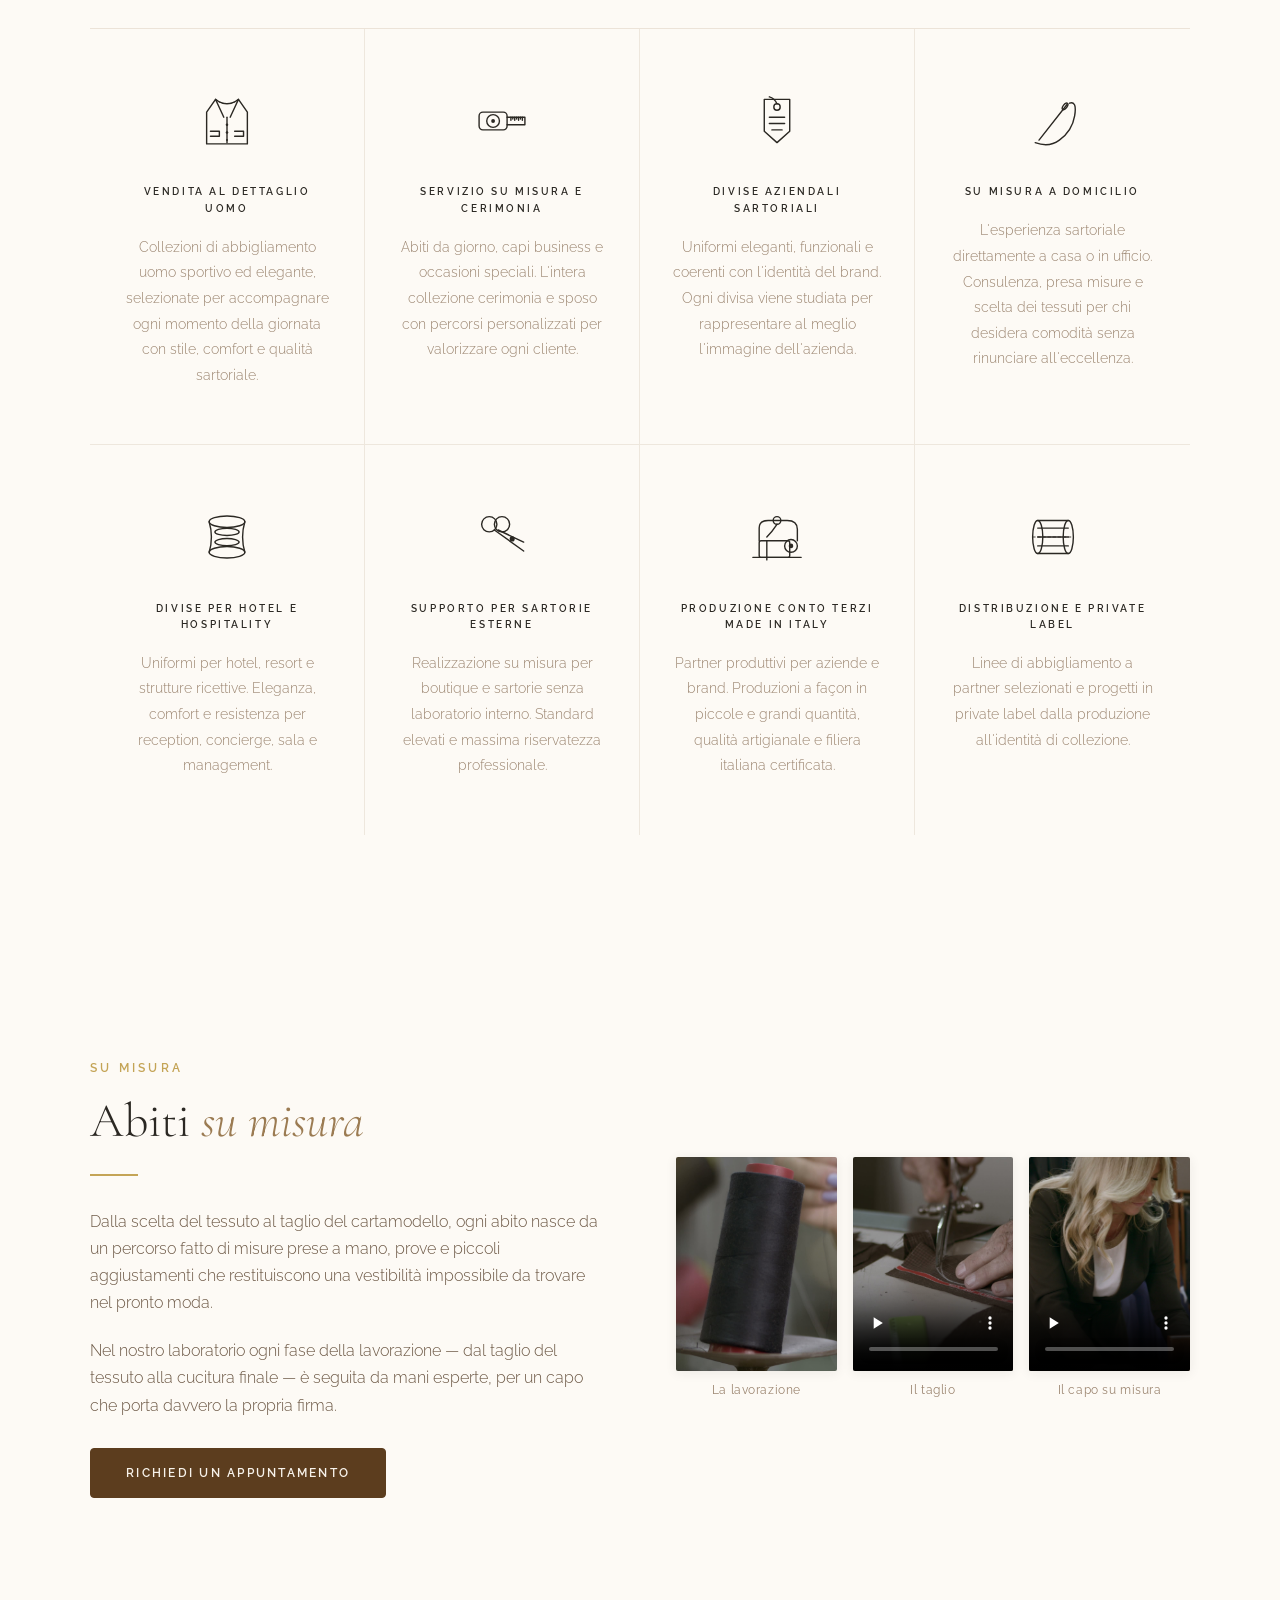
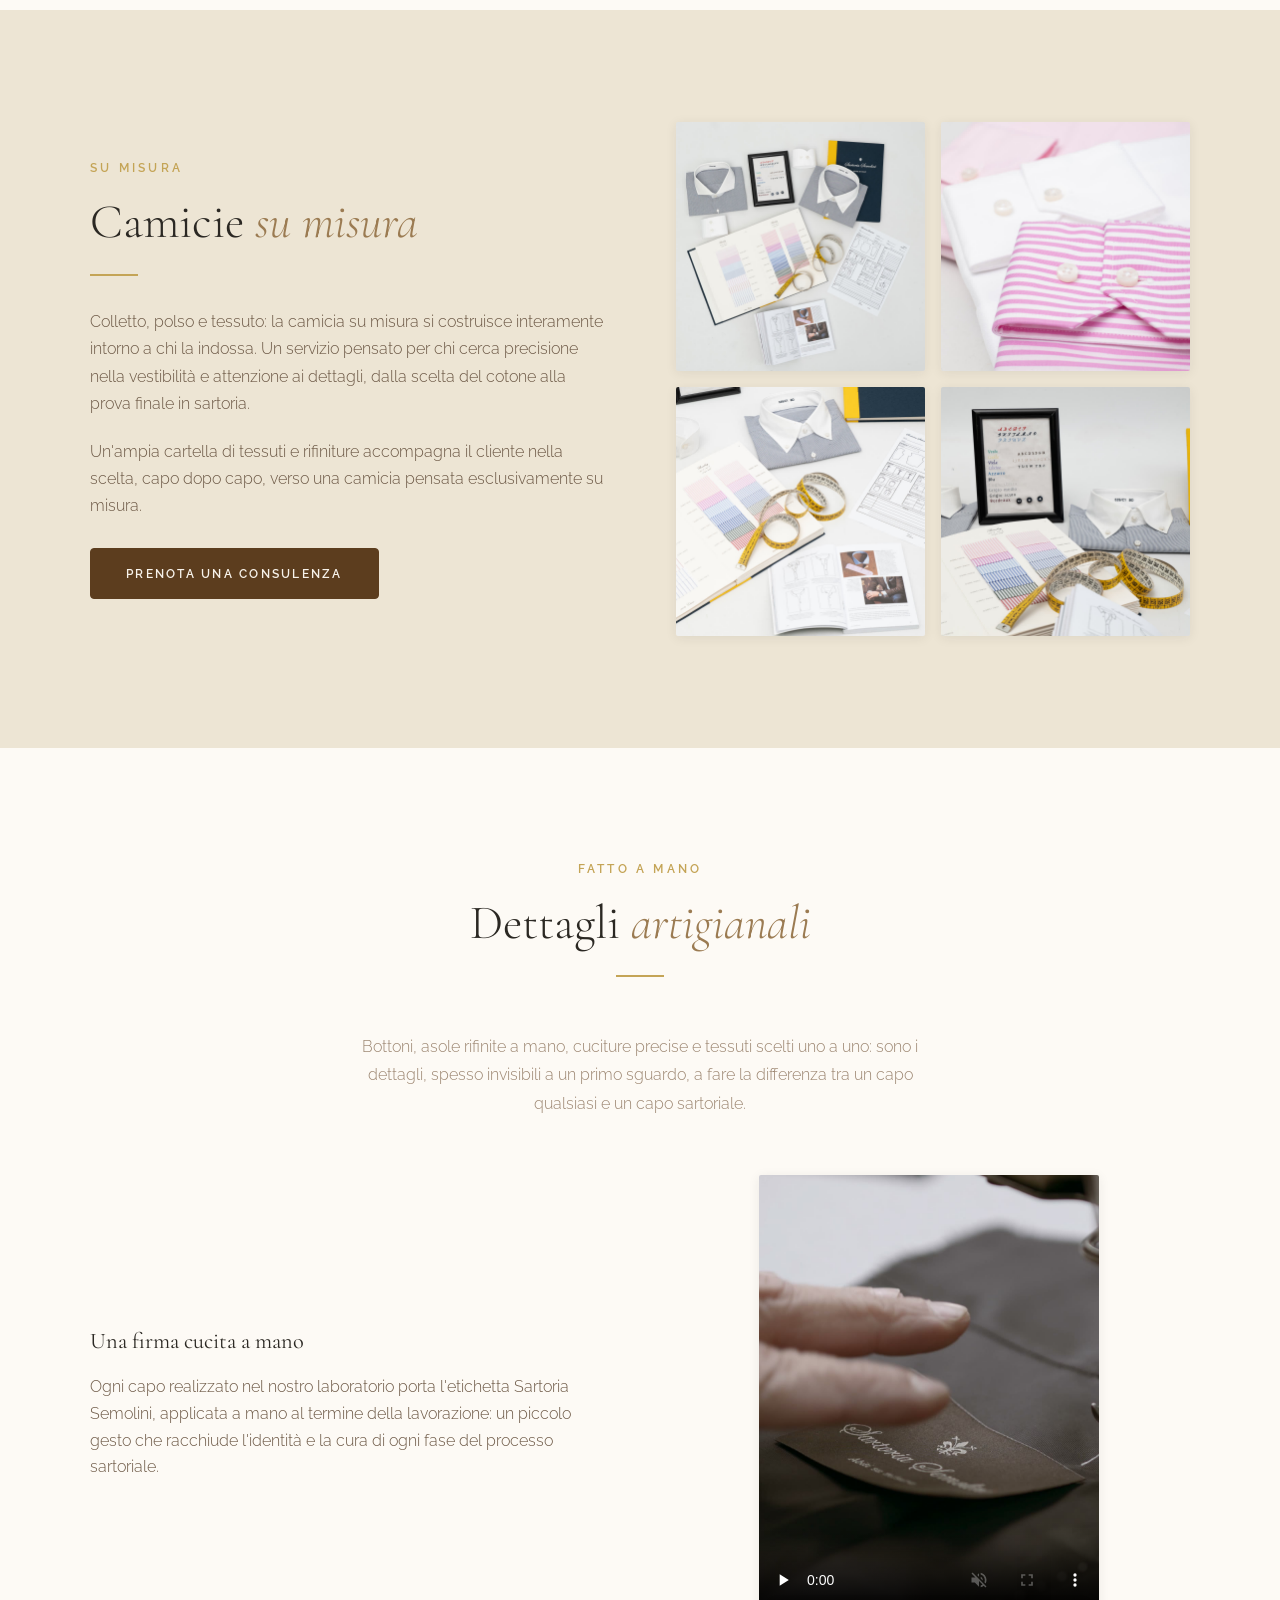
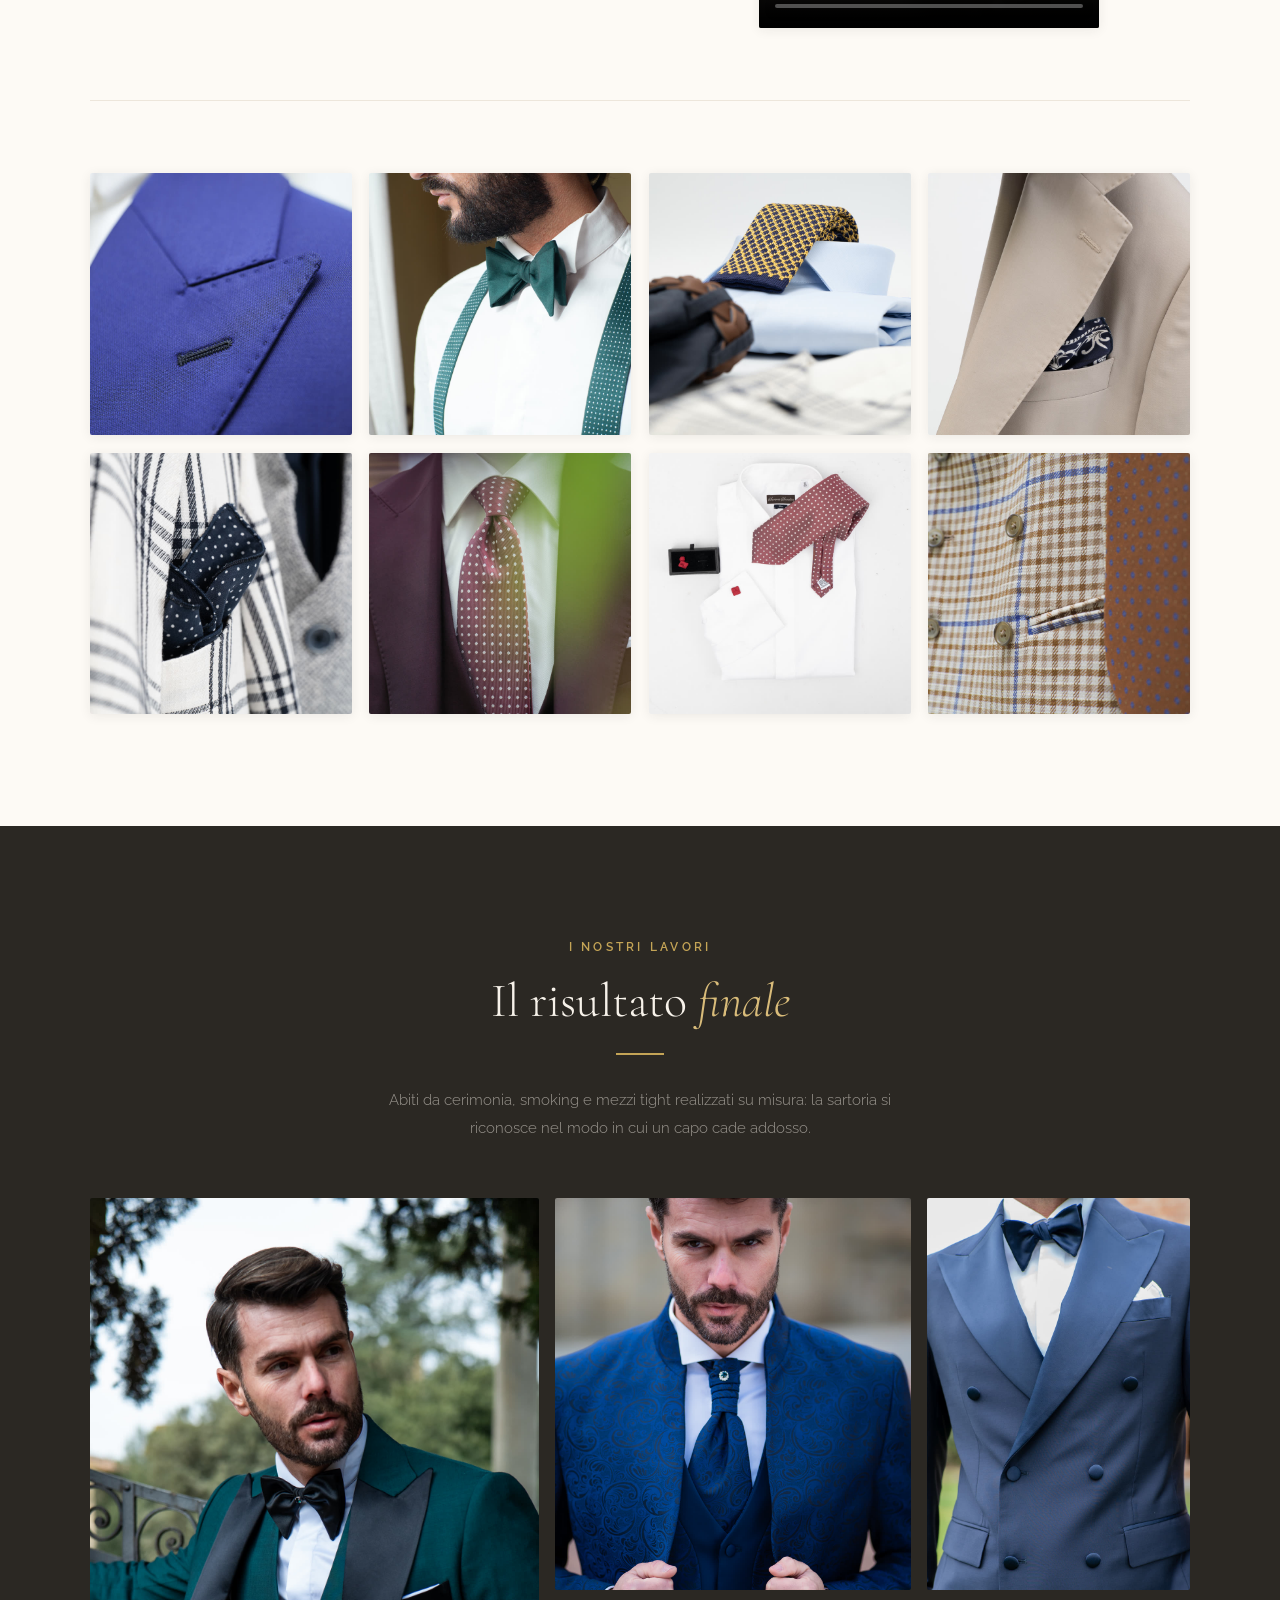
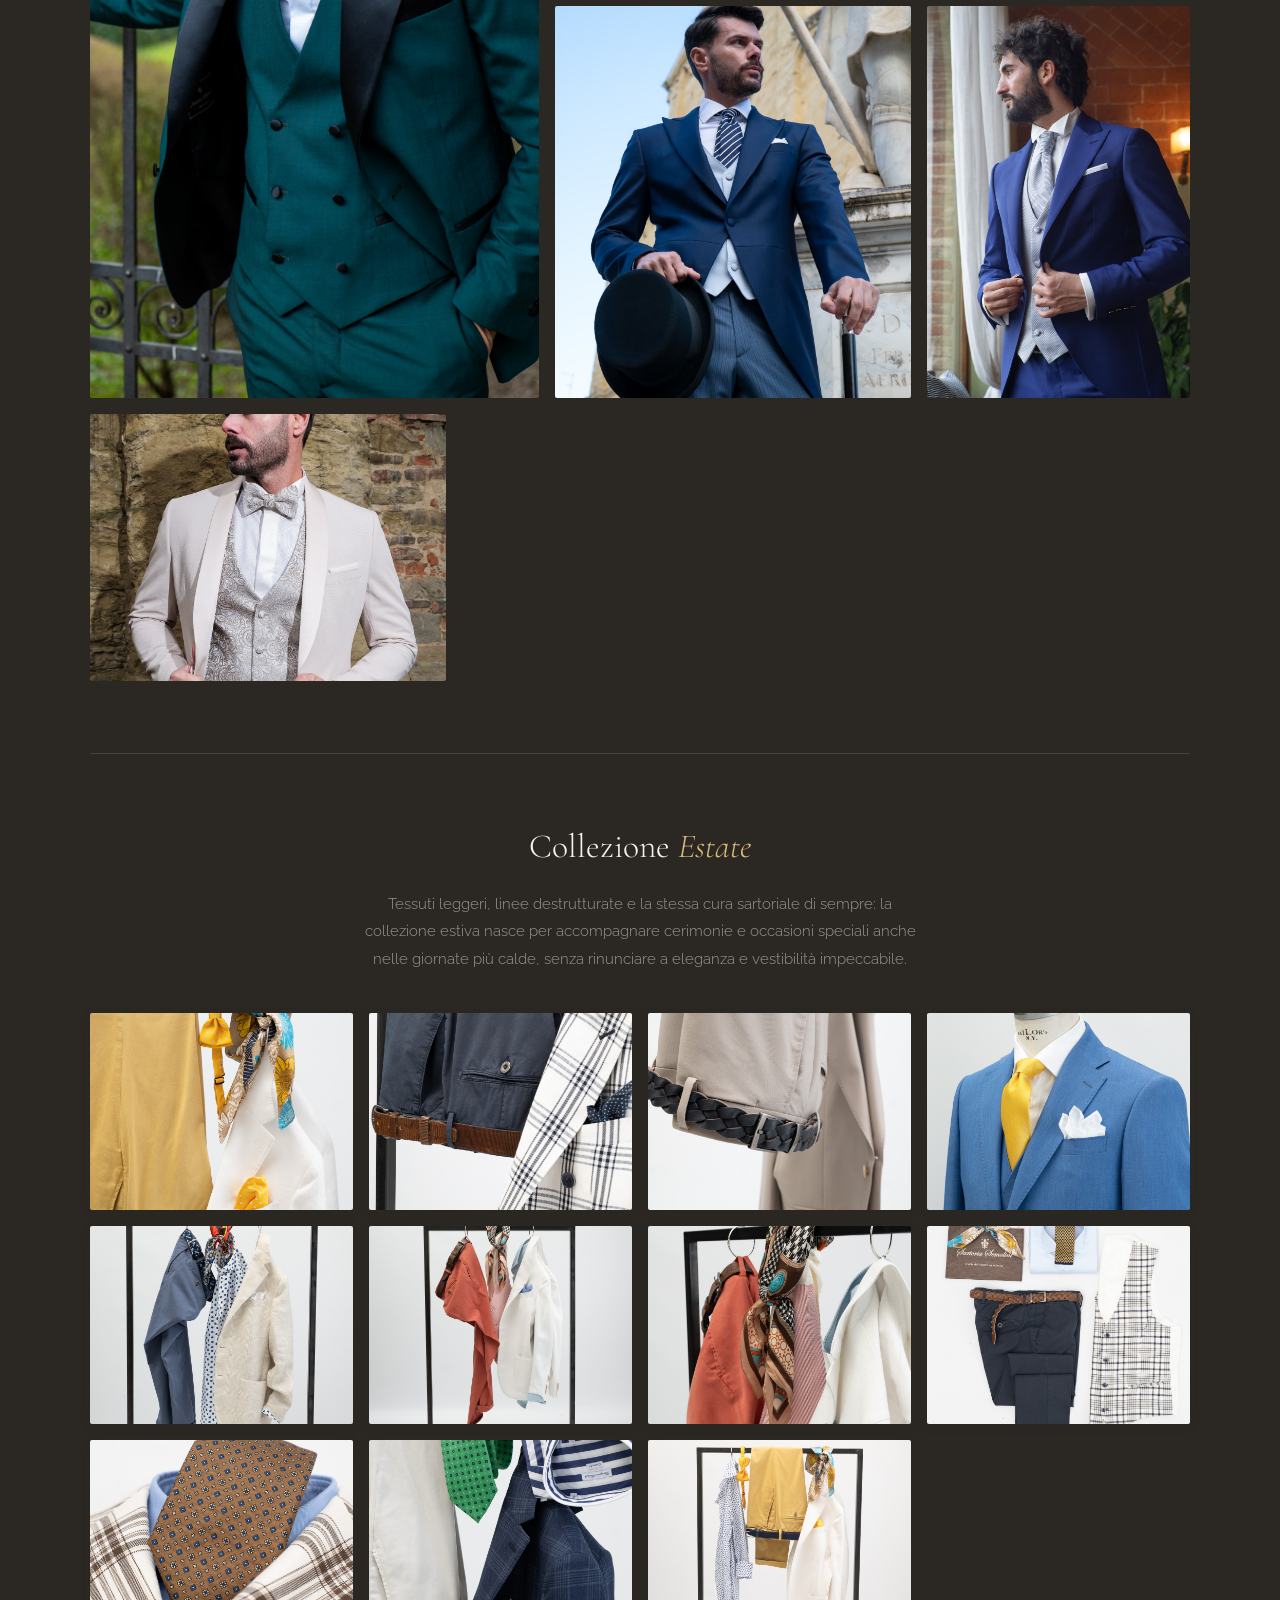
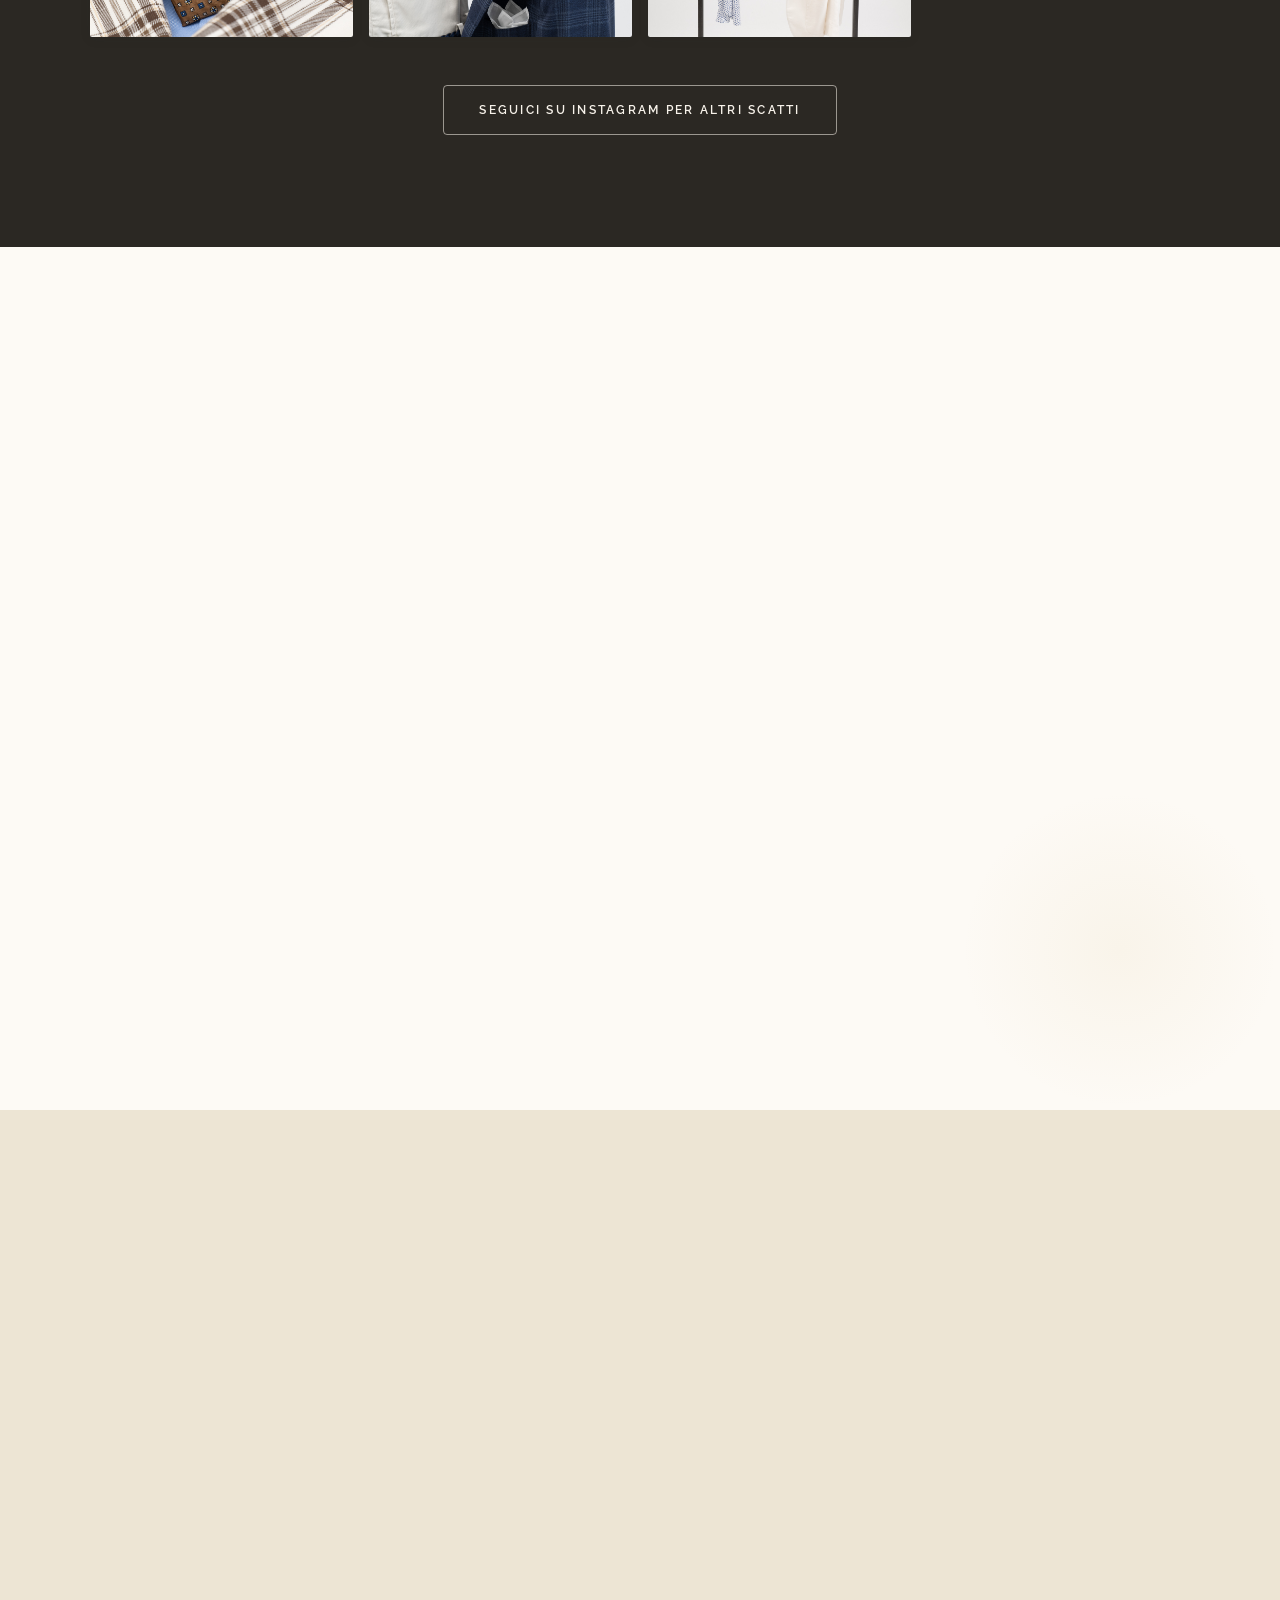
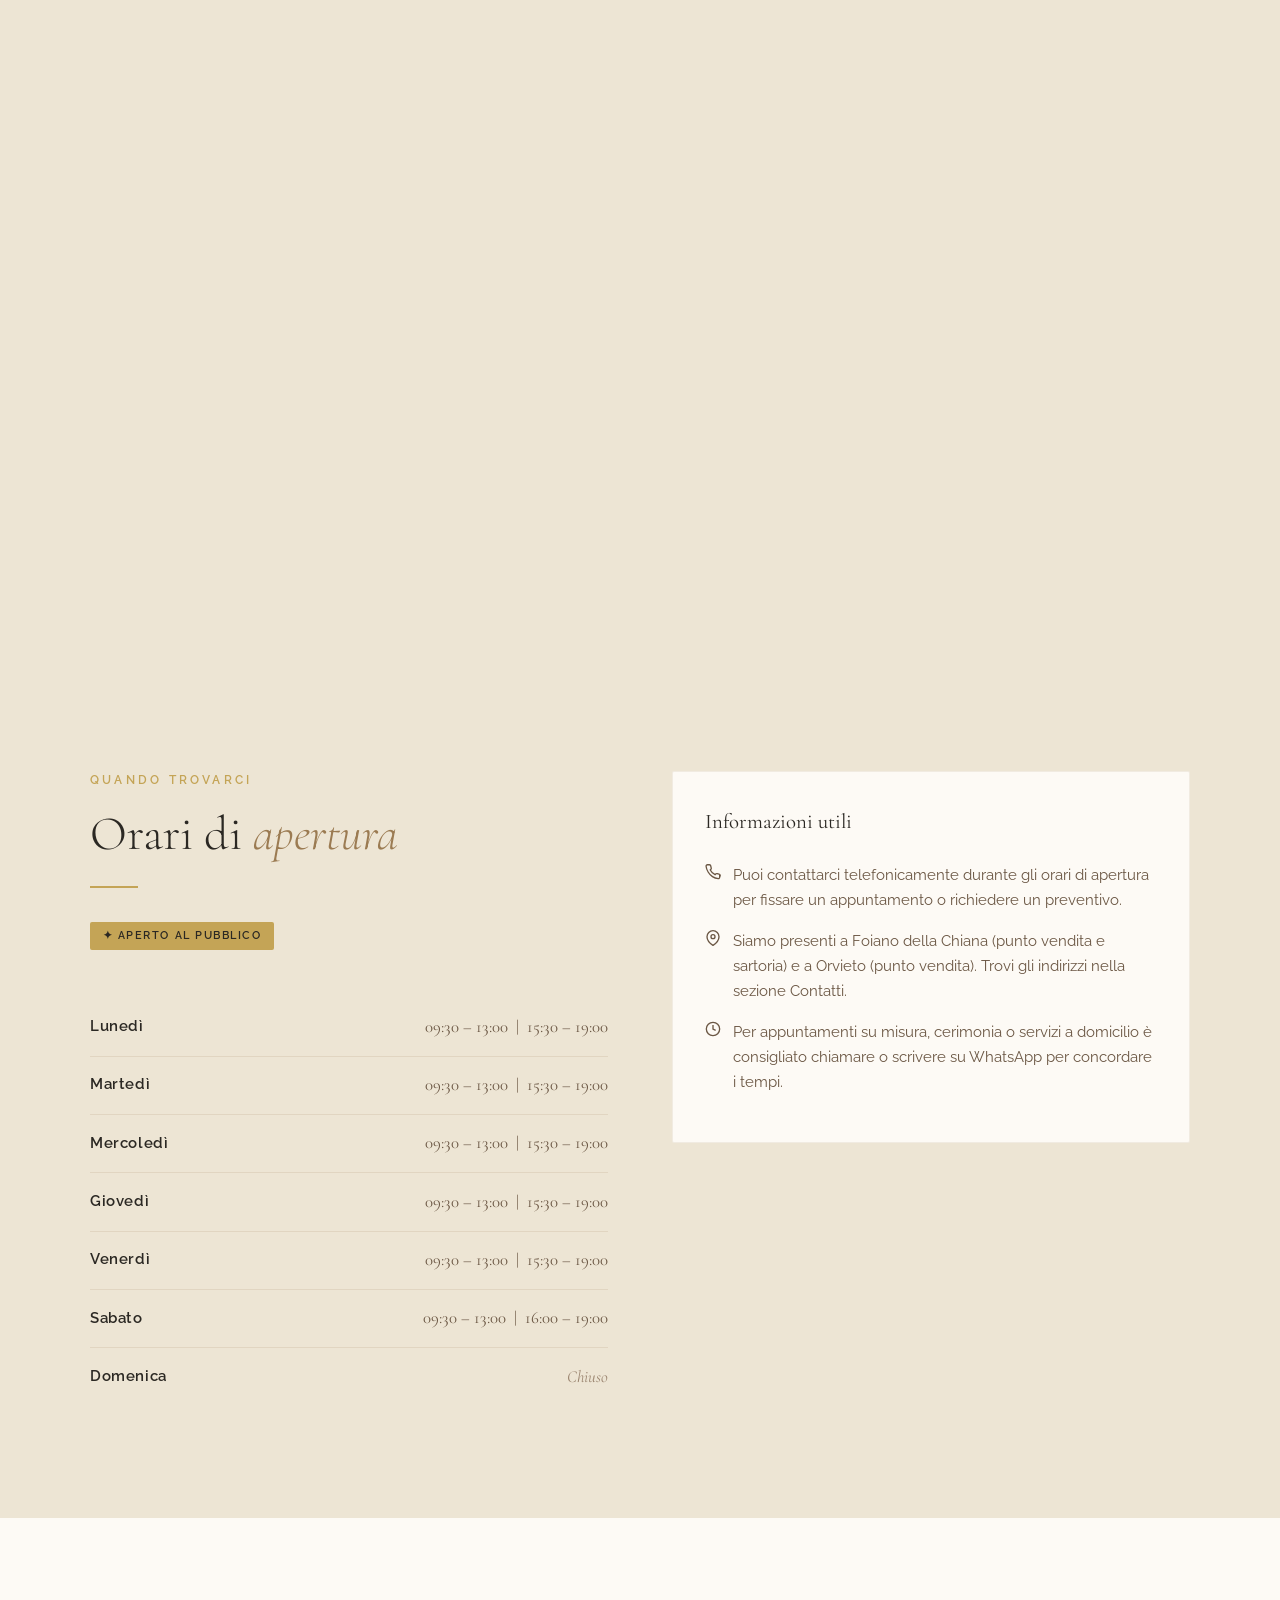
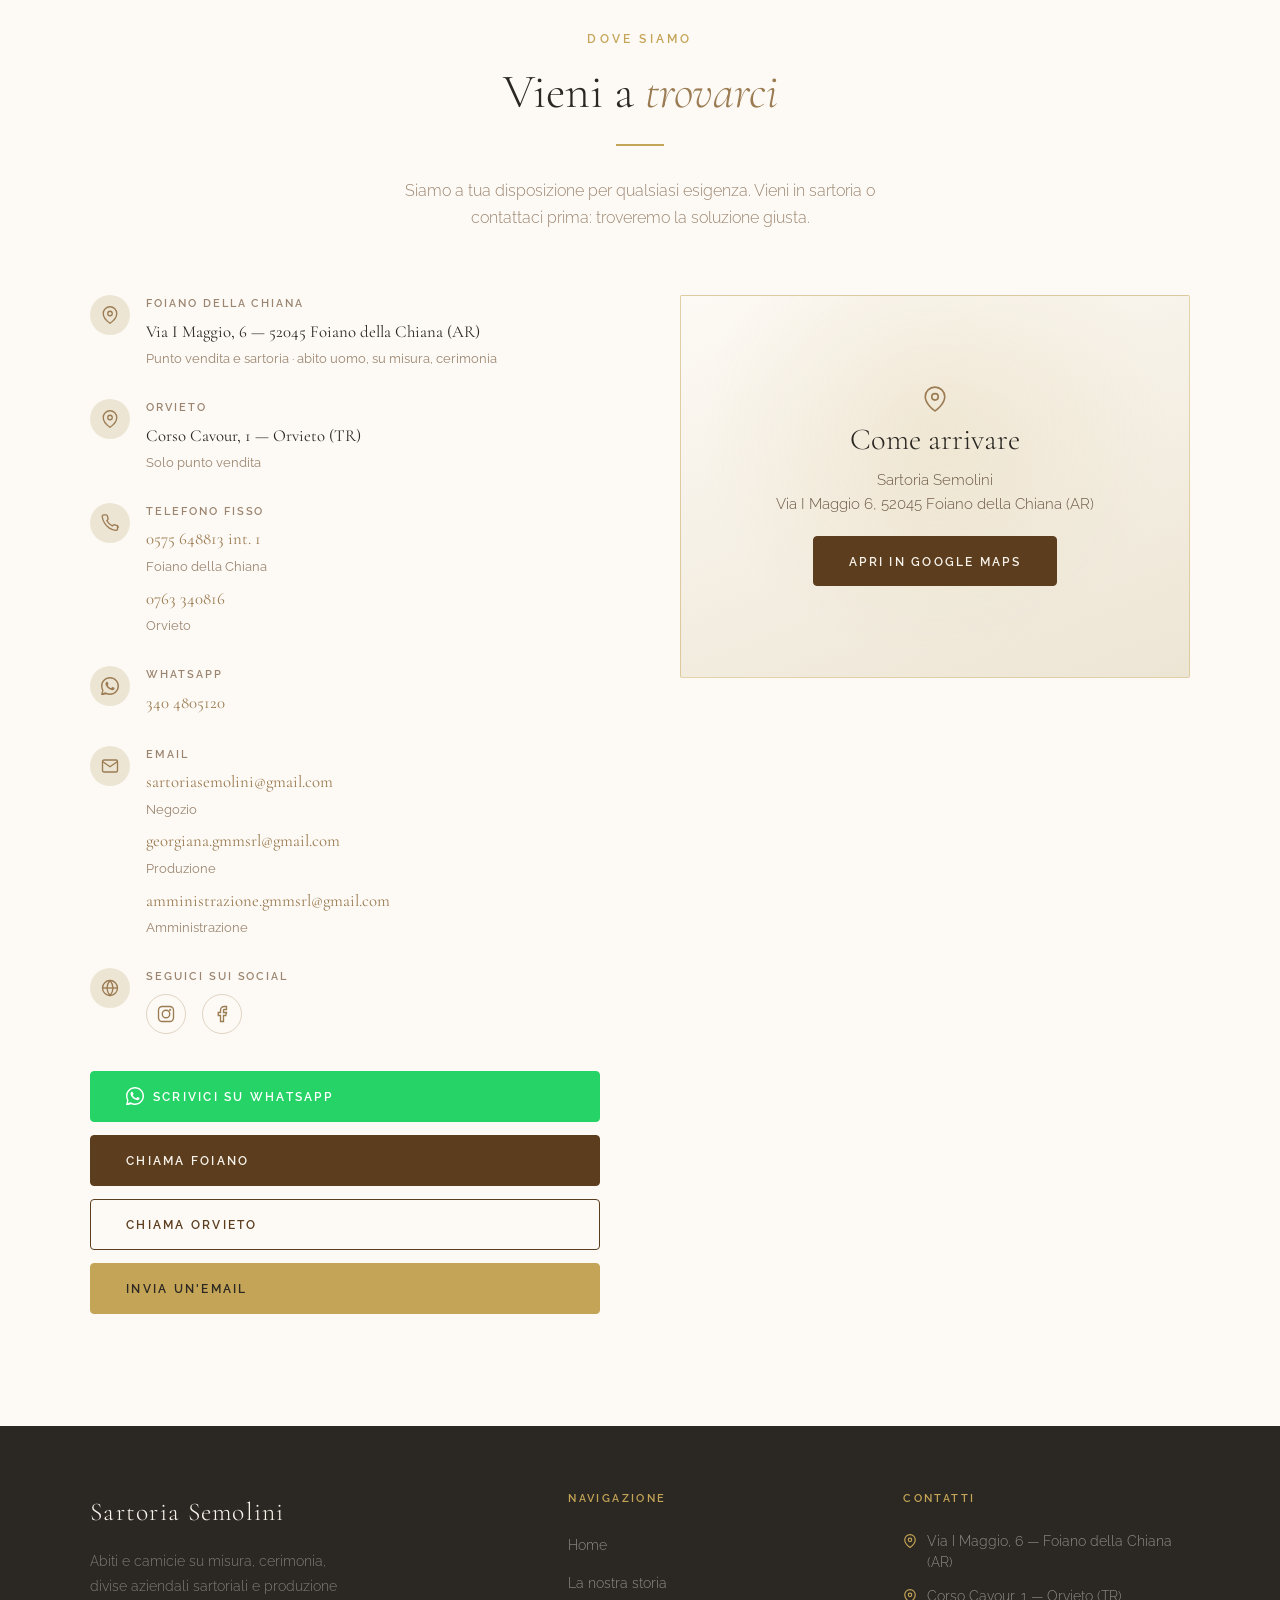
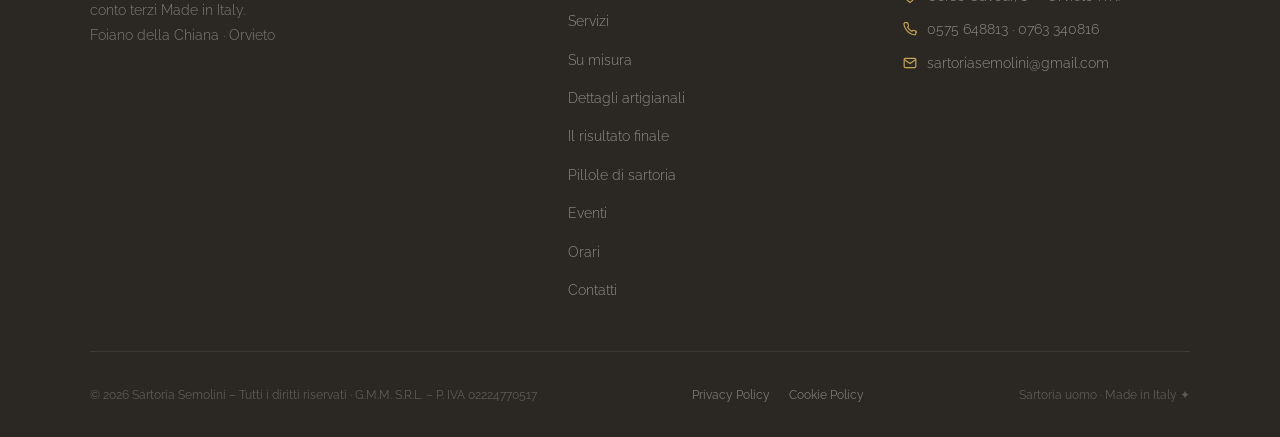
==== commit ba21f210: "Add files via upload" ====
--- a/index.html
+++ b/index.html
@@ -2780,7 +2780,7 @@
 
       <div class="footer__bottom">
         <span class="footer__copy">
-          &copy; <span id="year"></span> Sartoria Semolini – Tutti i diritti riservati
+          &copy; <span id="year"></span> Sartoria Semolini – Tutti i diritti riservati · <span style="white-space:nowrap">G.M.M. S.R.L. – P. IVA 02224770517</span>
         </span>
         <nav class="footer__legal" aria-label="Note legali">
           <a href="/privacy-policy/">Privacy Policy</a>
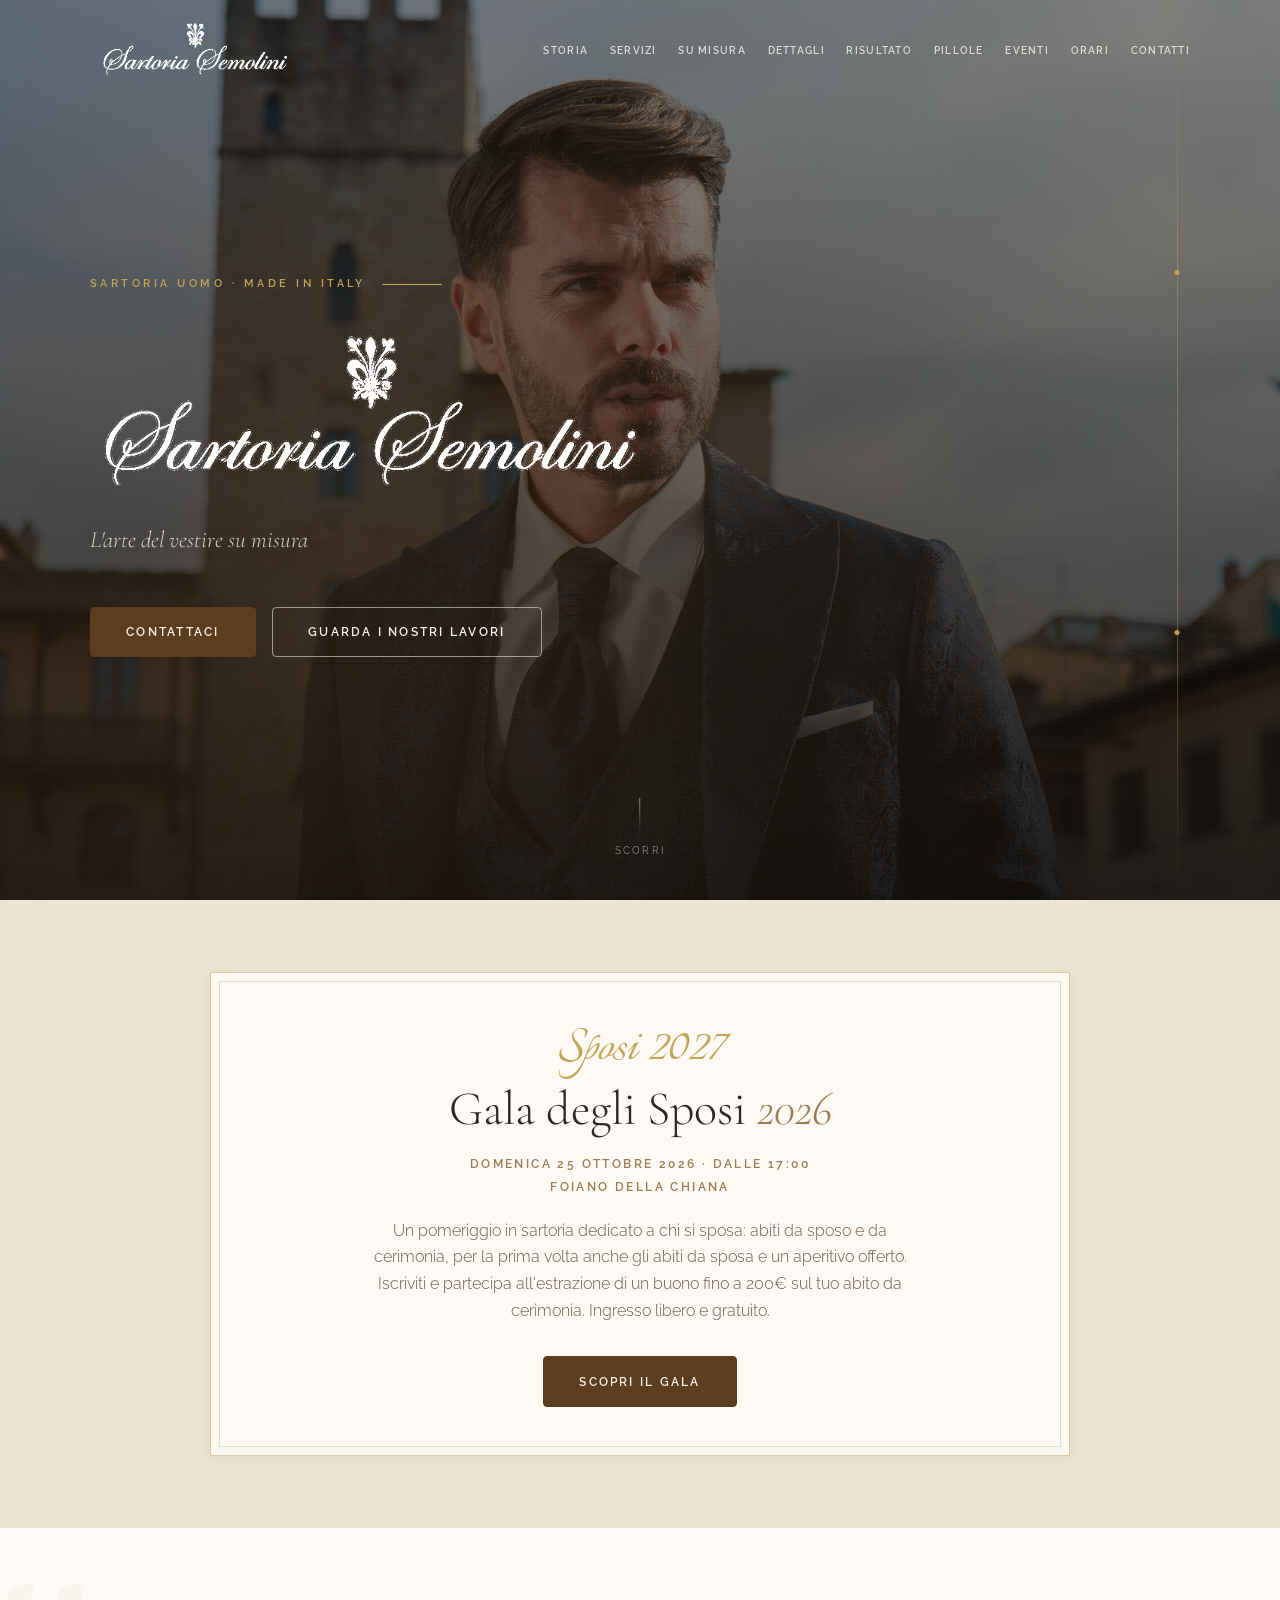
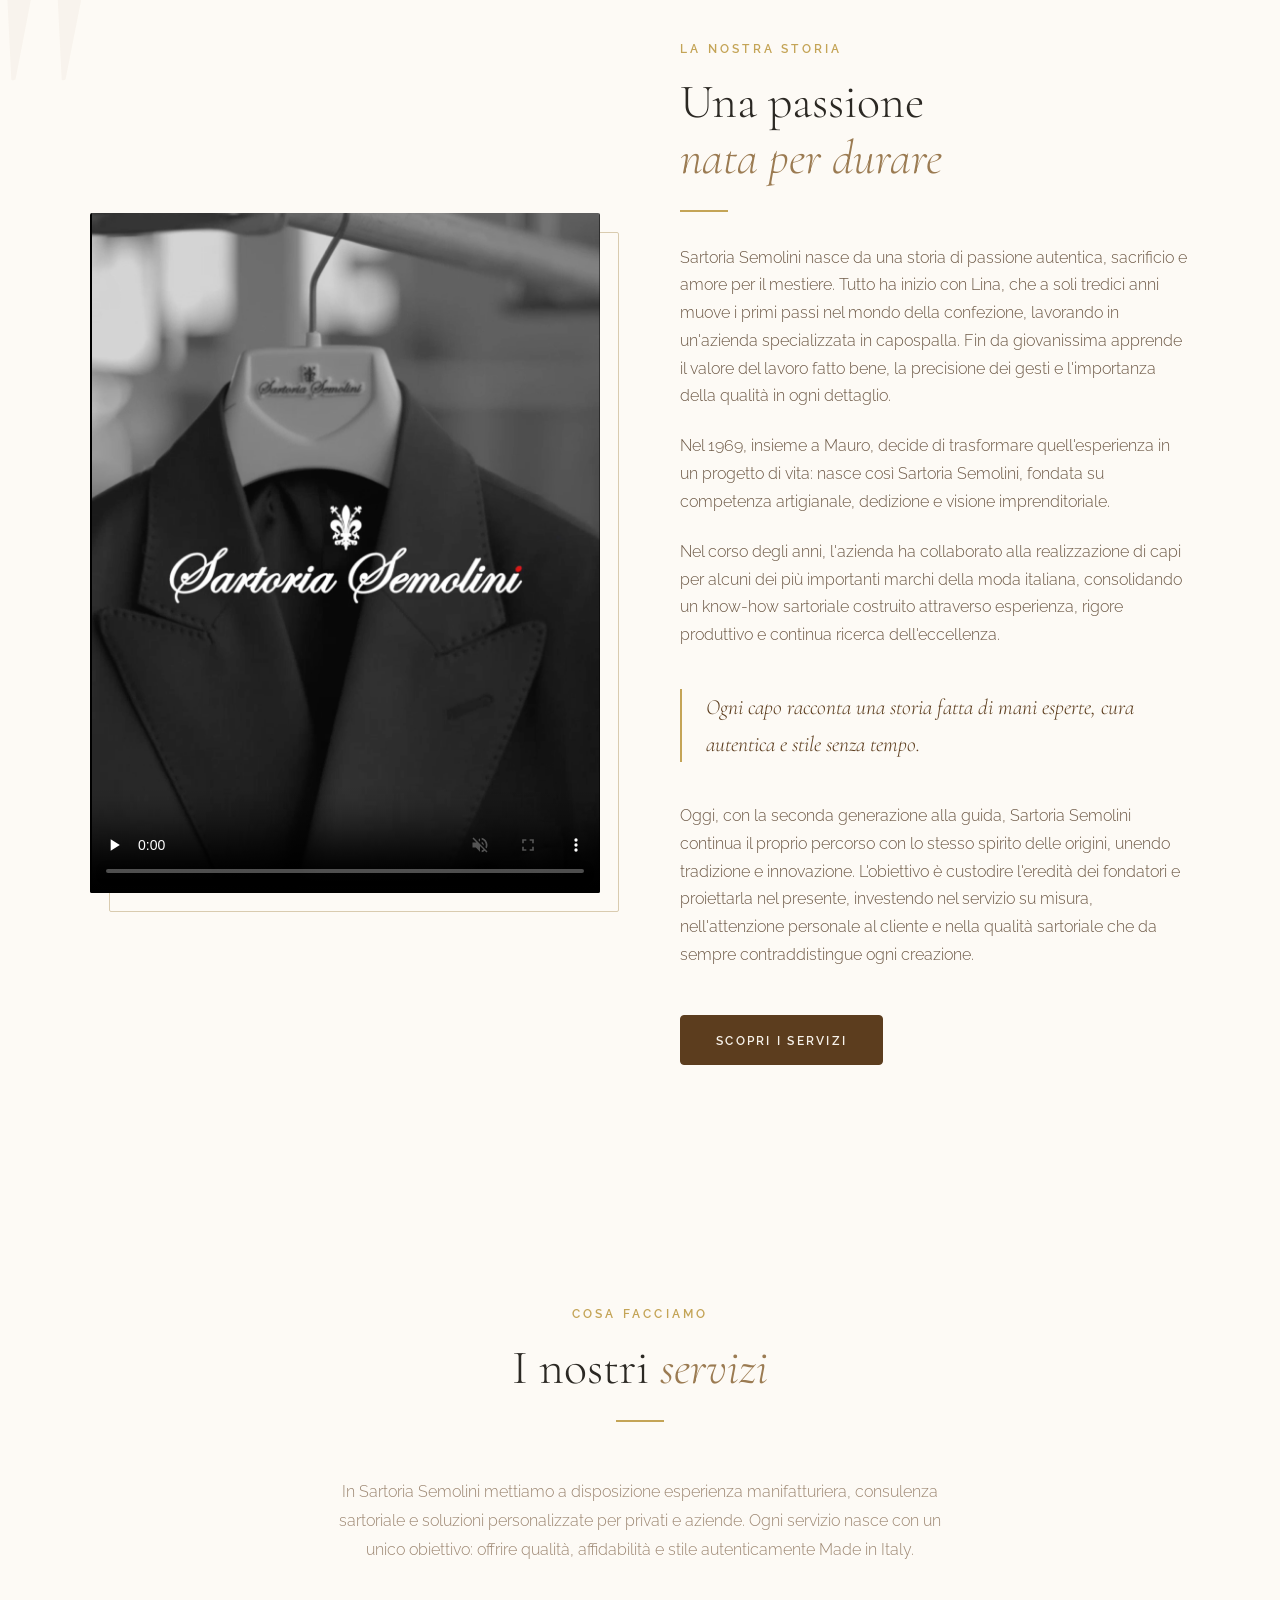
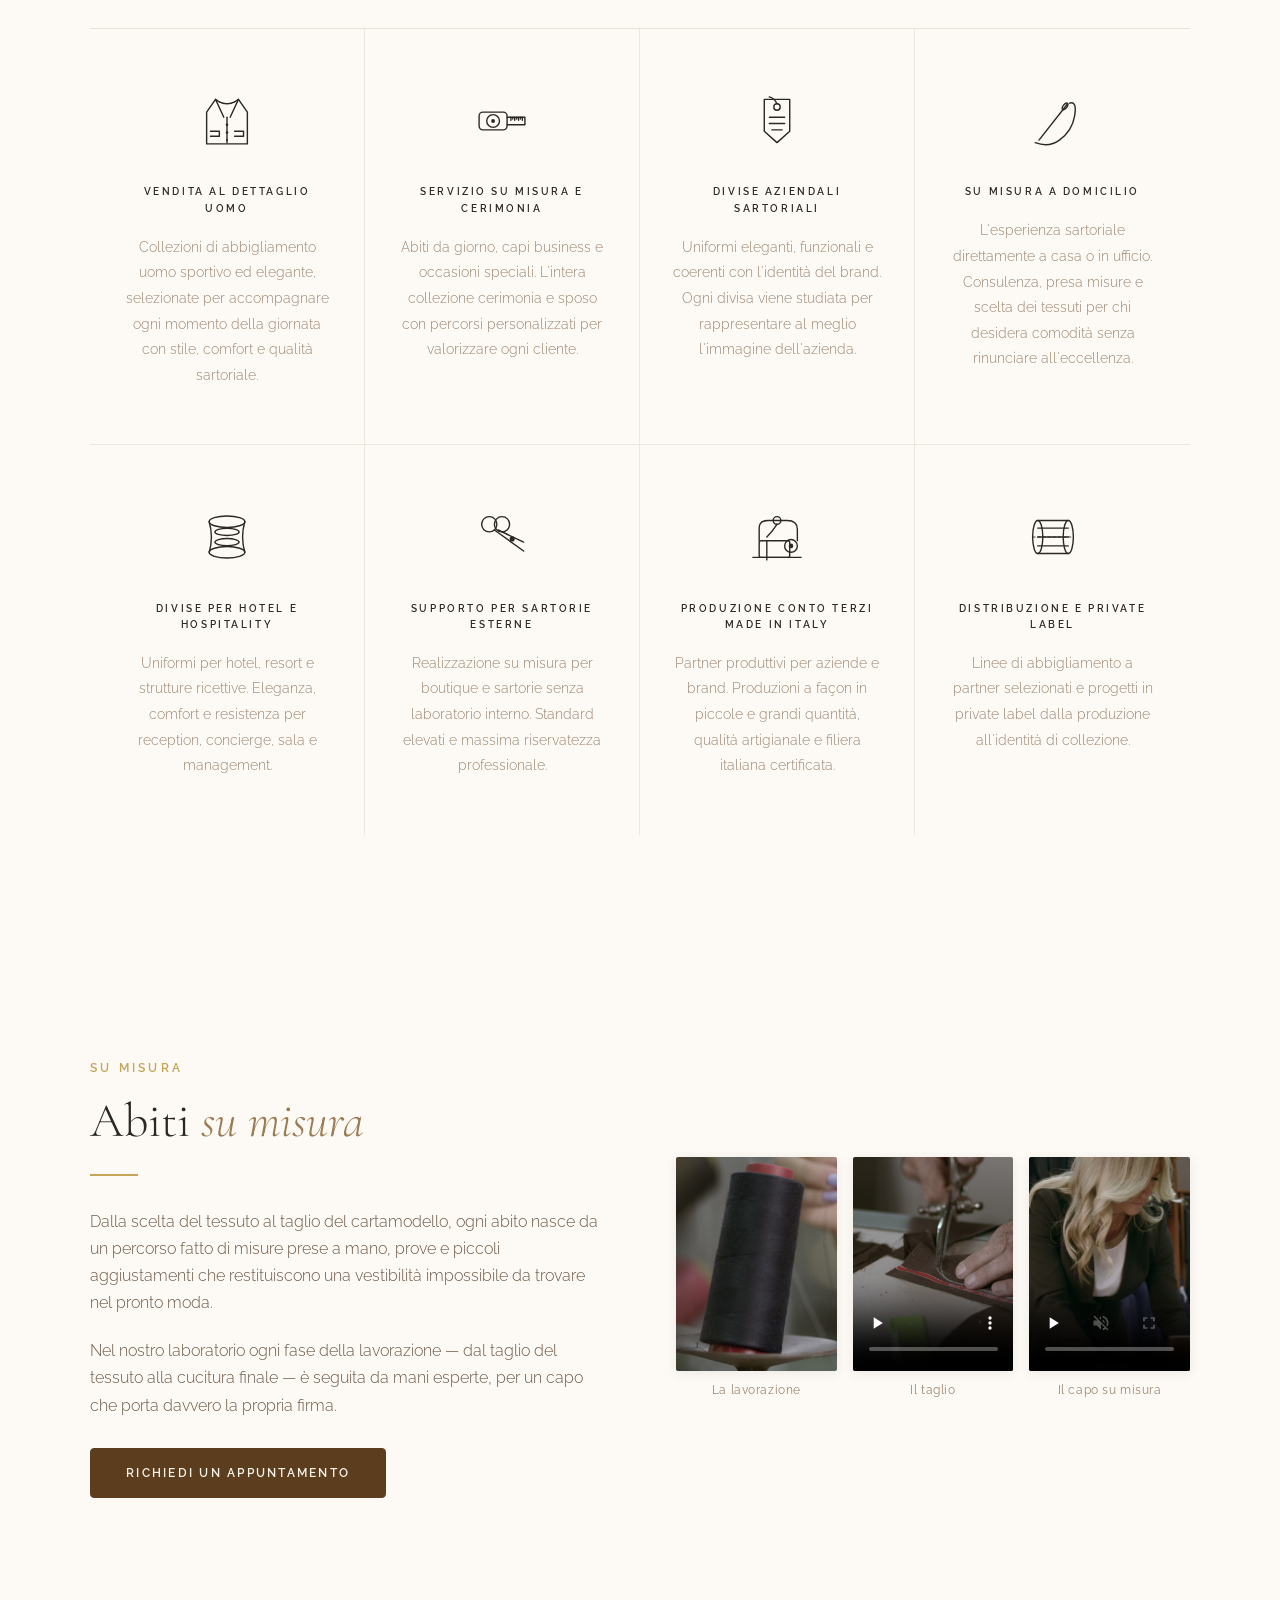
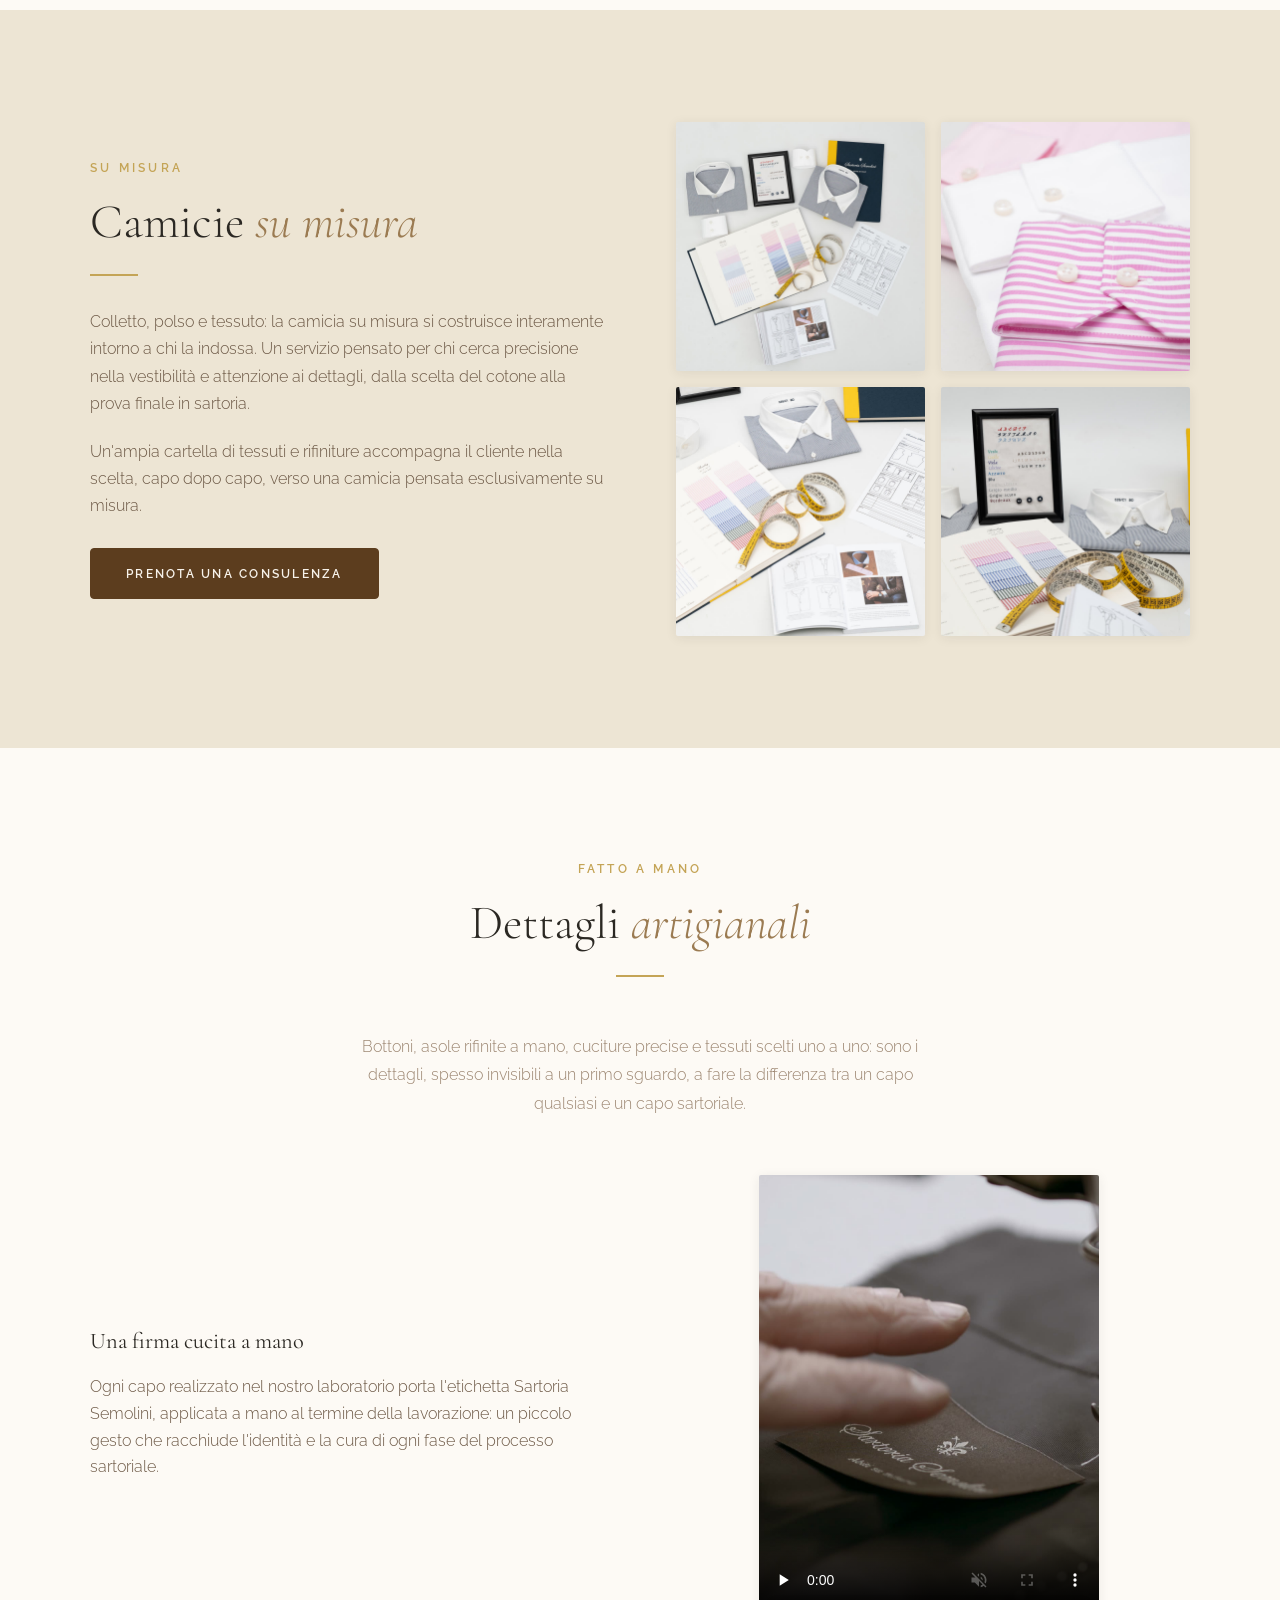
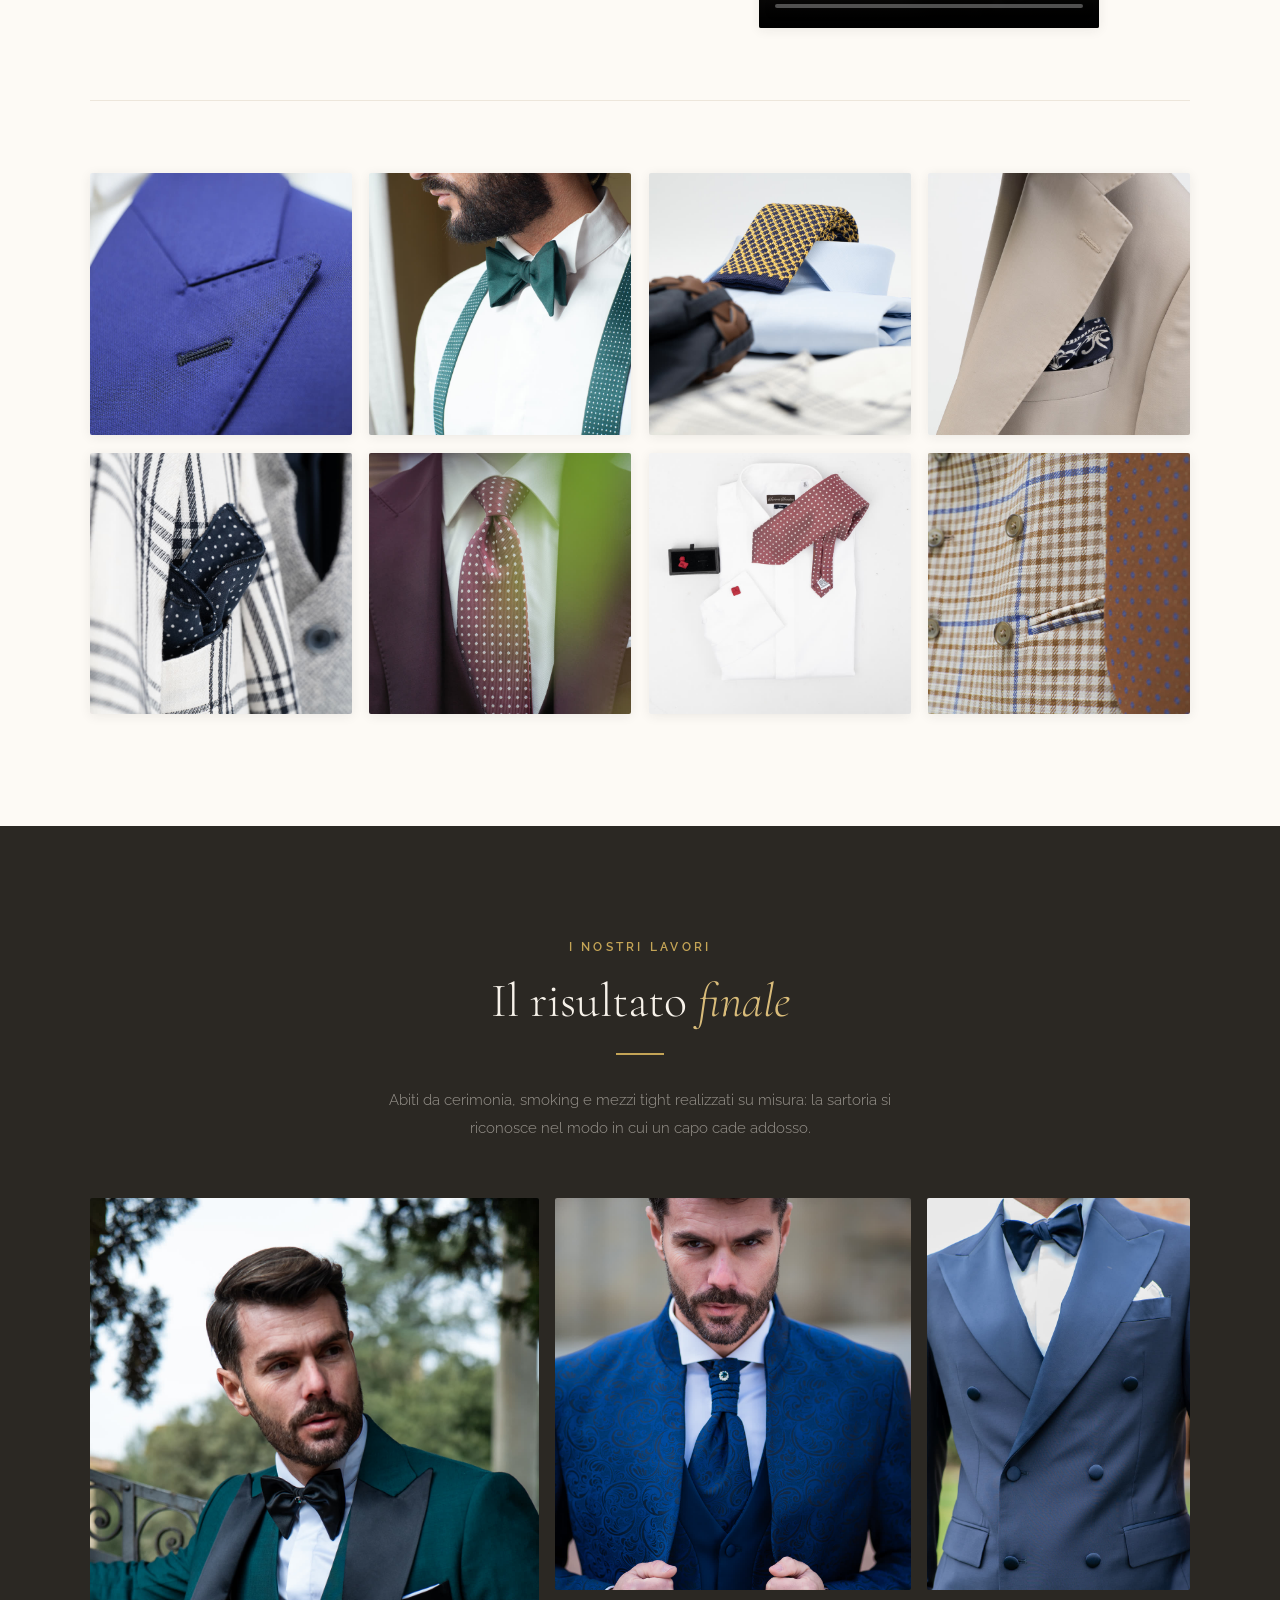
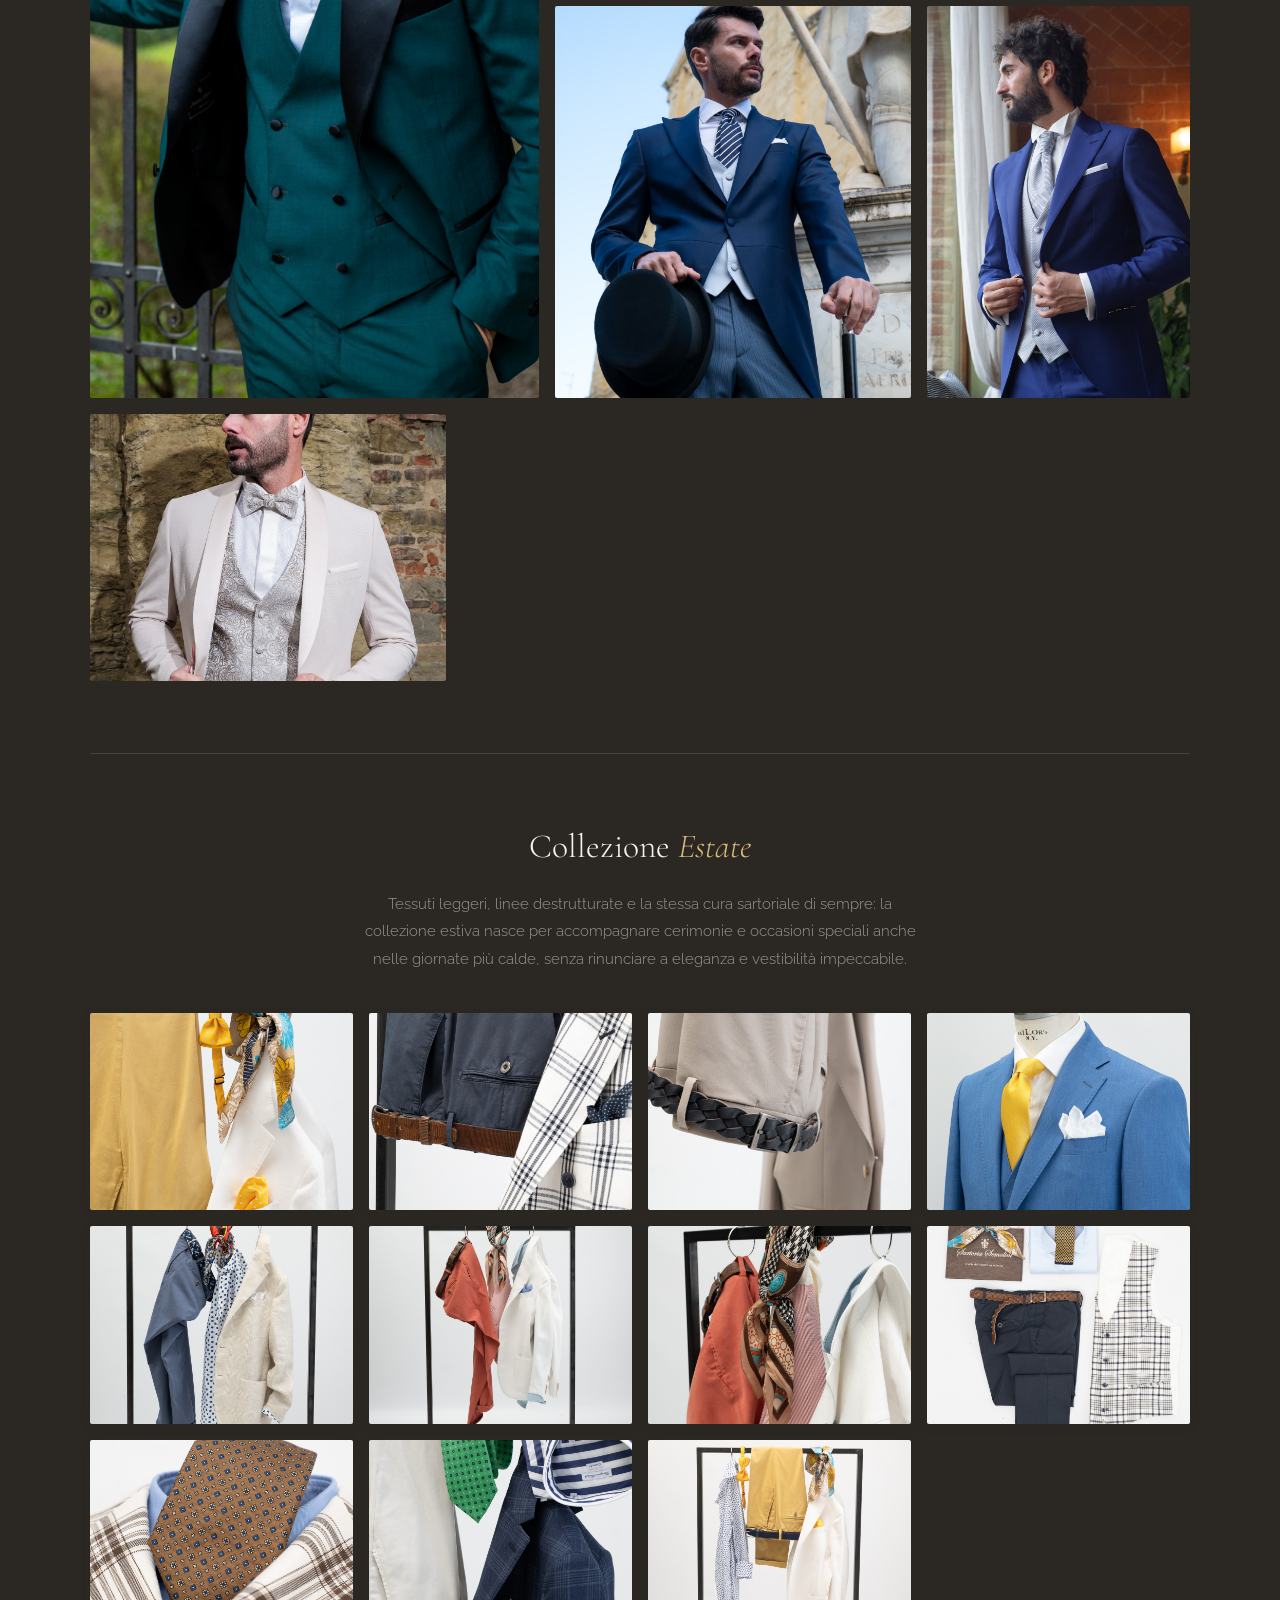
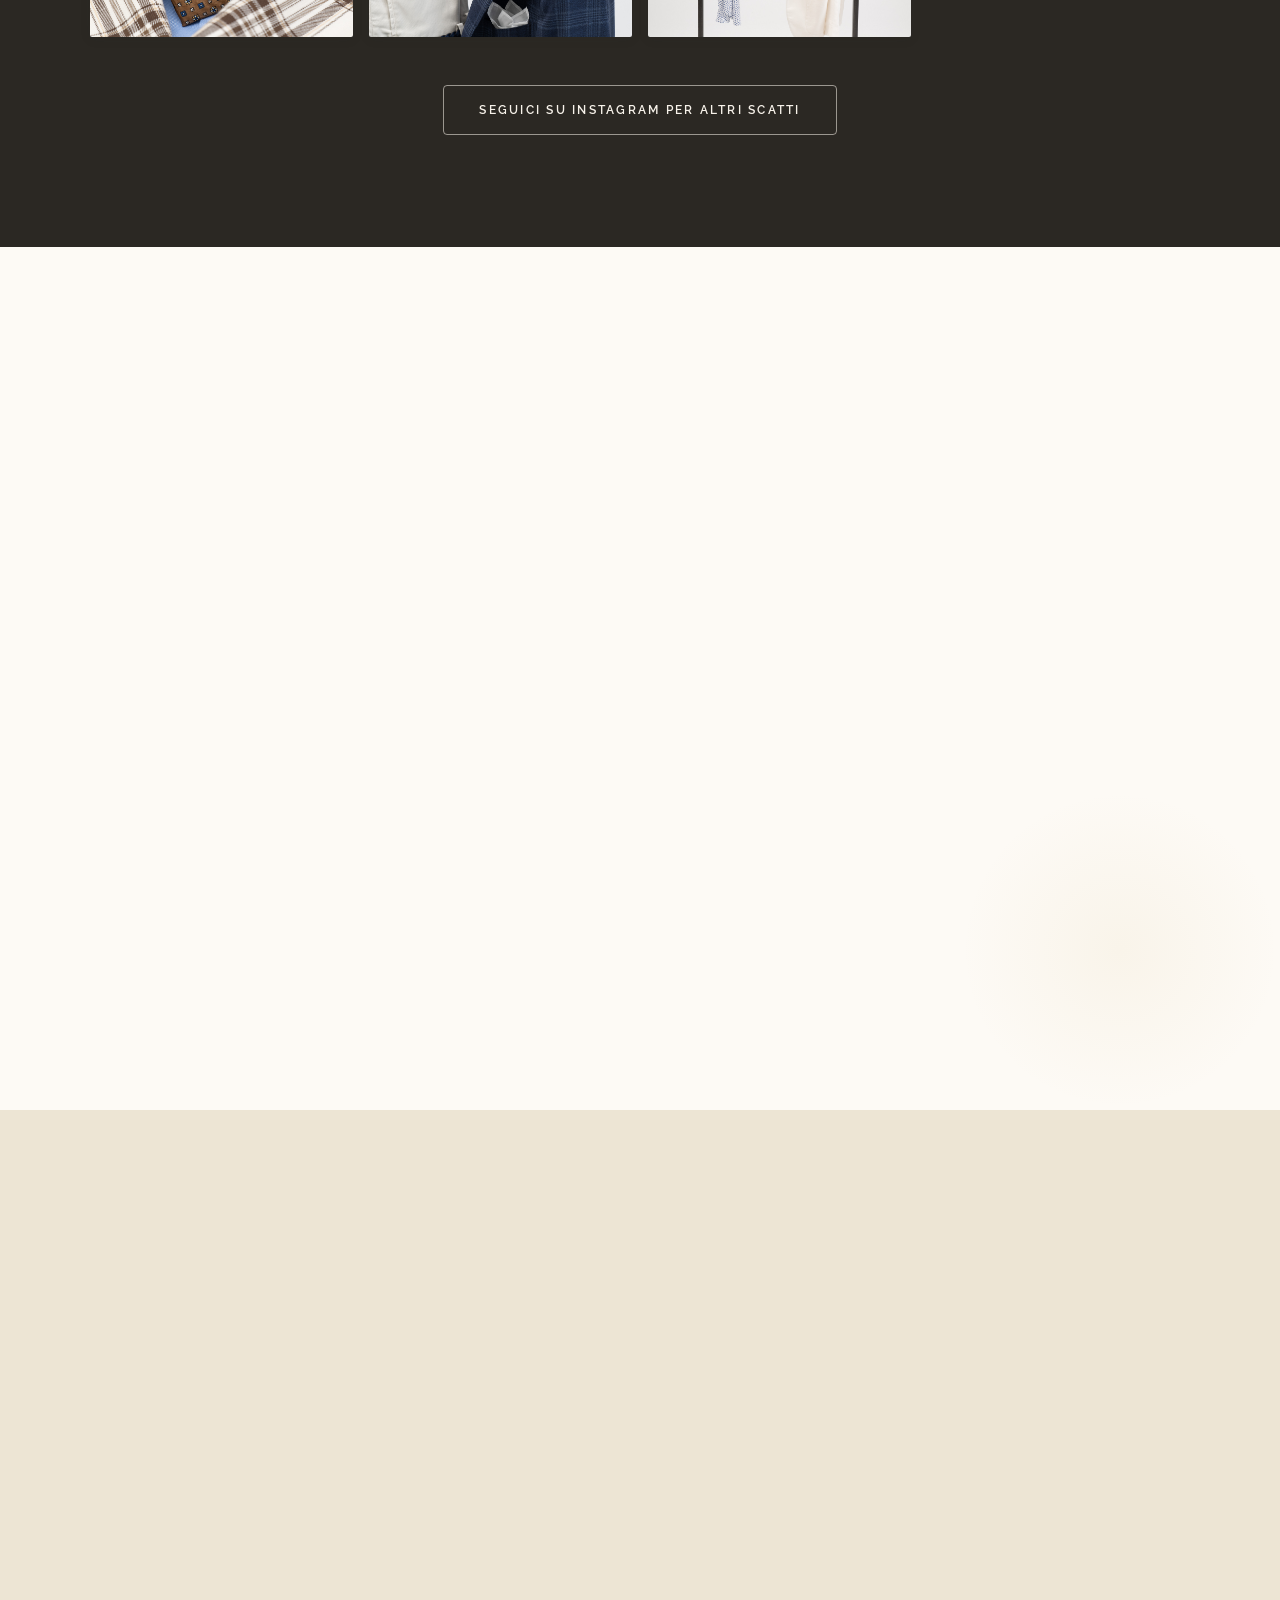
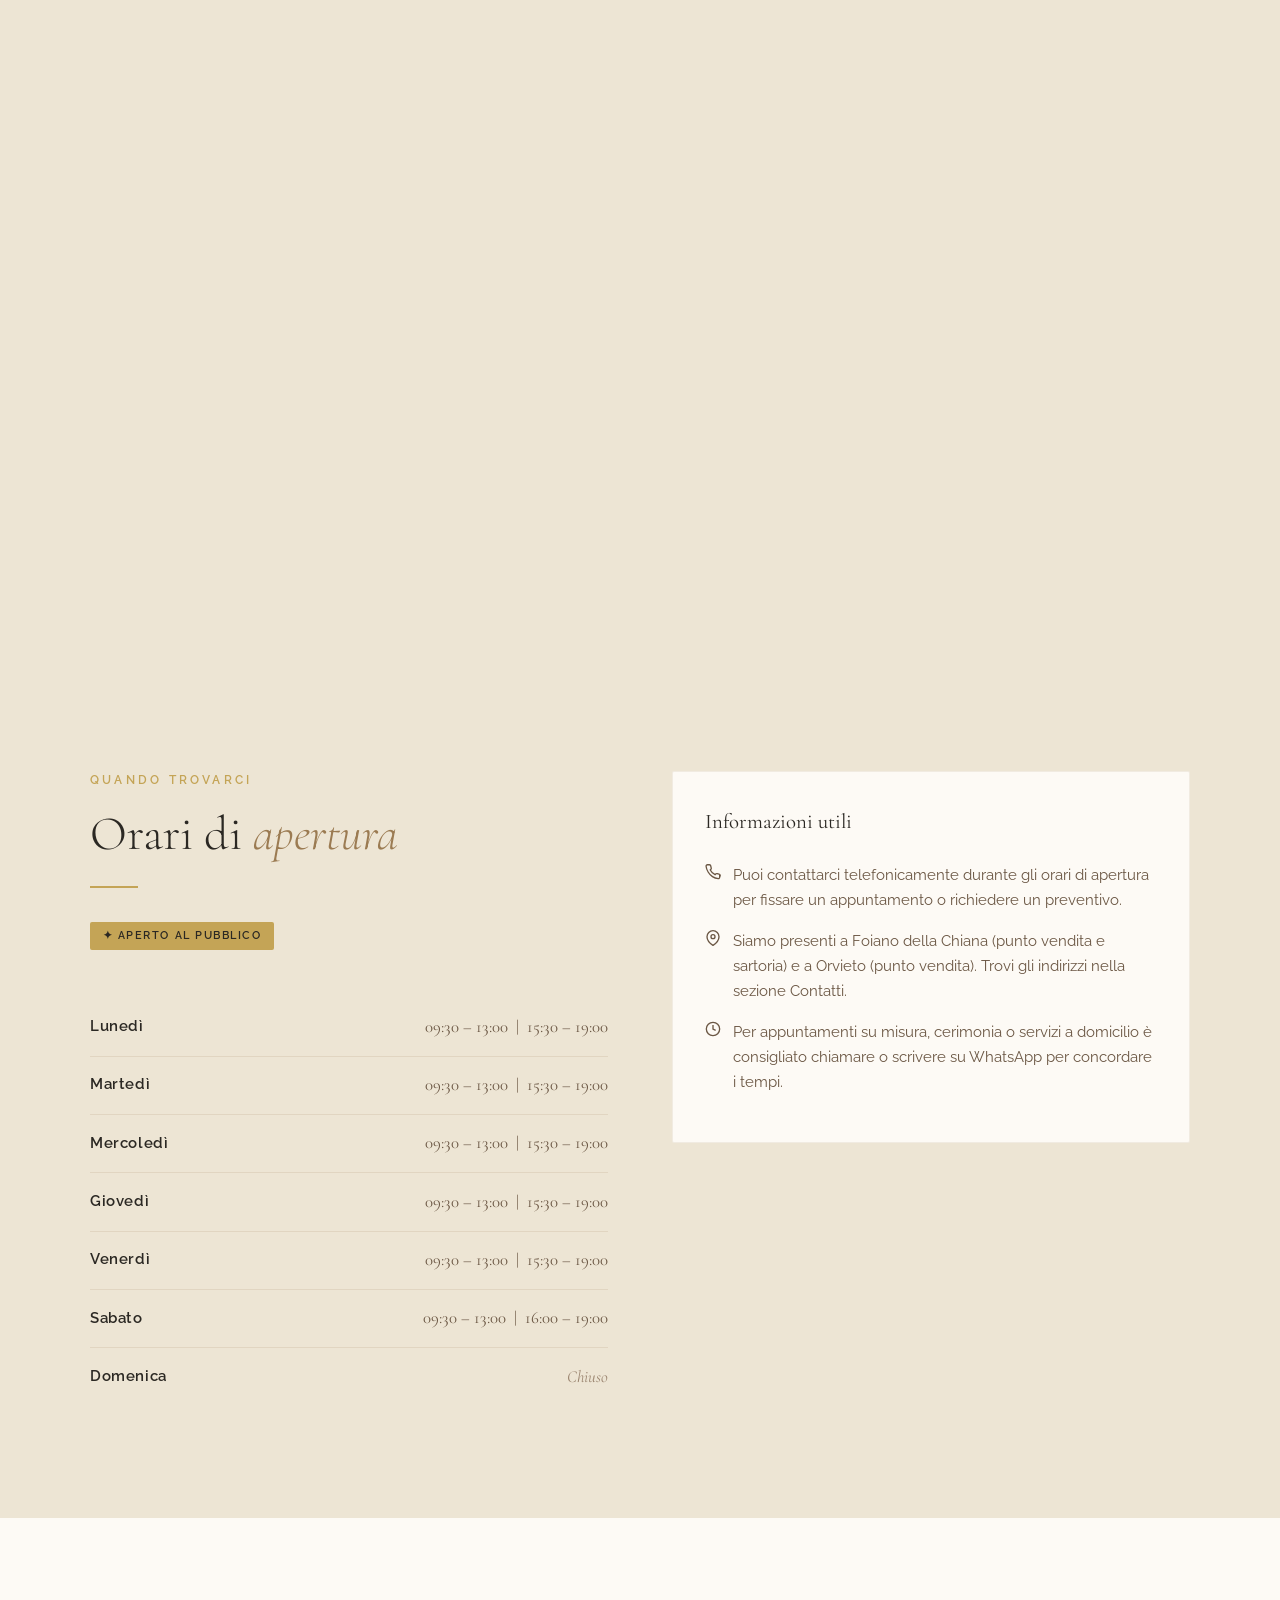
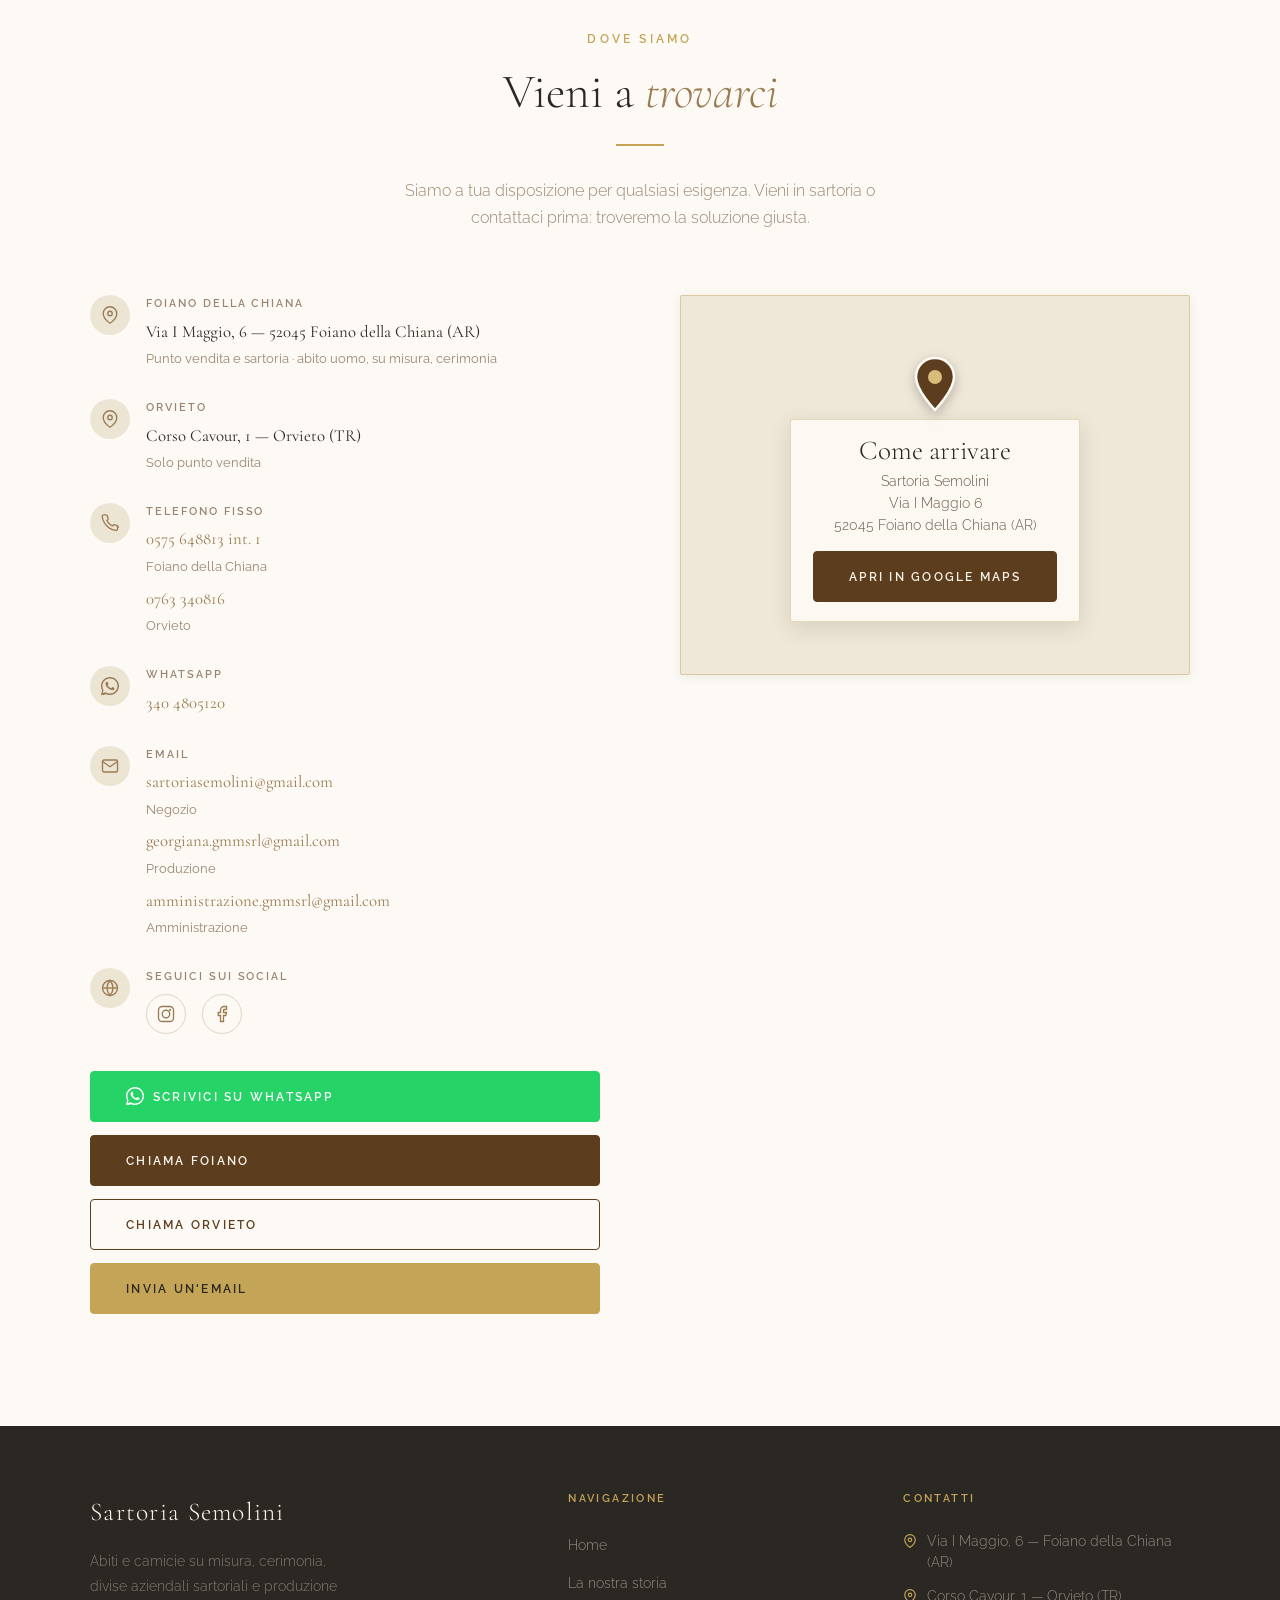
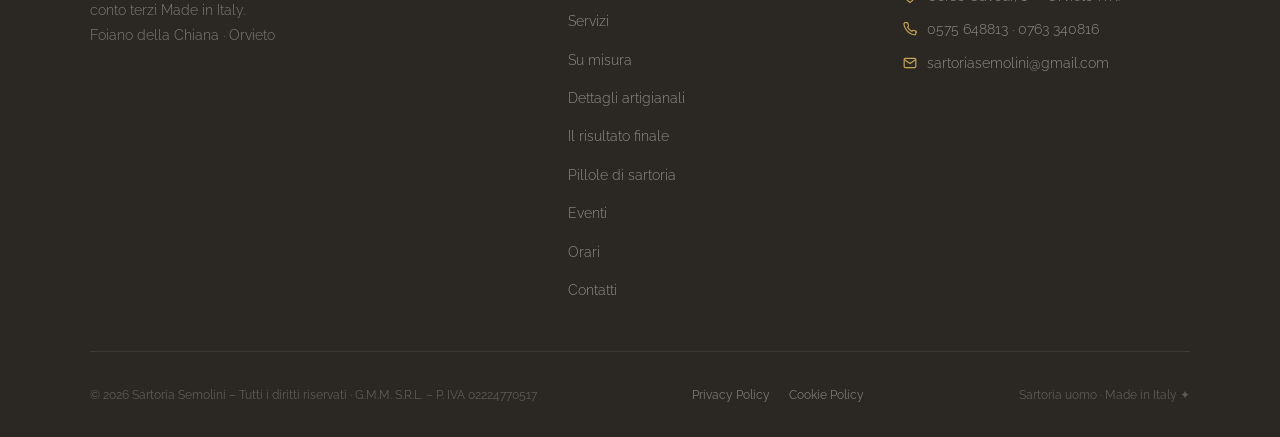
==== commit 1c3c22ae: "Add files via upload" ====
--- a/index.html
+++ b/index.html
@@ -1679,39 +1679,57 @@
       .gala-teaser .btn { width: 100%; }
     }
 
-    /* Riquadro "Come arrivare" al posto della mappa incorporata:
-       Google Maps si apre solo su richiesta dell'utente, in una nuova scheda. */
+    /* Riquadro "Come arrivare" con mappa illustrata statica (file SVG locale):
+       nessun iframe, nessuno script Google. Google Maps si apre solo al clic. */
     .map-card {
+      position: relative;
       width: 100%;
       min-width: 0;
-      aspect-ratio: 4 / 3;
+      min-height: 380px;
       display: flex;
       flex-direction: column;
       align-items: center;
       justify-content: center;
-      gap: 0.7rem;
-      padding: 2rem 1.5rem;
+      gap: 0.4rem;
+      padding: 3rem 1.5rem 2.5rem;
       text-align: center;
-      background:
-        radial-gradient(ellipse at 50% 35%, rgba(196,164,86,0.14) 0%, transparent 65%),
-        linear-gradient(160deg, var(--white) 0%, var(--beige-light) 100%);
+      background-color: #EFE7D8;
+      background-image: url('images/mappa-come-arrivare.svg');
+      background-size: cover;
+      background-position: center;
       border: 1px solid rgba(196,164,86,0.45);
       border-radius: 2px;
-      color: var(--warm-brown);
+      overflow: hidden;
+      box-shadow: var(--shadow-sm);
+    }
+    .map-card__pin {
+      display: block;
+      line-height: 0;
+      filter: drop-shadow(0 4px 6px rgba(43,40,35,0.28));
+    }
+    .map-card__panel {
+      background: rgba(253,250,245,0.93);
+      border: 1px solid rgba(196,164,86,0.4);
+      border-radius: 2px;
+      box-shadow: 0 6px 22px rgba(43,40,35,0.12);
+      padding: 1rem 1.2rem 1.2rem;
+      max-width: 290px;
+      width: 100%;
     }
     .map-card__title {
       font-family: var(--font-display);
-      font-size: 1.9rem;
+      font-size: 1.7rem;
       font-weight: 300;
       line-height: 1.1;
       color: var(--antracite);
+      margin-bottom: 0.35rem;
     }
     .map-card__address {
-      font-size: 0.92rem;
+      font-size: 0.88rem;
       font-weight: 300;
-      line-height: 1.6;
+      line-height: 1.55;
       color: var(--text-mid);
-      margin-bottom: 0.6rem;
+      margin-bottom: 0.9rem;
     }
 
     /* Link note legali nel footer (aggiunto) */
@@ -2698,11 +2716,13 @@
         </div>
 
         <div class="reveal reveal-delay-2">
-          <div class="map-card">
-            <svg width="26" height="26" viewBox="0 0 24 24" fill="none" stroke="currentColor" stroke-width="1.5" aria-hidden="true"><path d="M21 10c0 7-9 13-9 13s-9-6-9-13a9 9 0 0 1 18 0z"/><circle cx="12" cy="10" r="3"/></svg>
-            <p class="map-card__title">Come arrivare</p>
-            <p class="map-card__address">Sartoria Semolini<br>Via I Maggio 6, 52045 Foiano della Chiana (AR)</p>
+          <div class="map-card" role="group" aria-label="Mappa: Sartoria Semolini, Via I Maggio 6, Foiano della Chiana">
+            <span class="map-card__pin"><svg width="44" height="56" viewBox="0 0 44 56" aria-hidden="true"><path d="M22 2C11 2 3 10.4 3 21c0 13.5 19 33 19 33s19-19.5 19-33C41 10.4 33 2 22 2z" fill="#5C3D1E" stroke="#FDFAF5" stroke-width="2.5"/><circle cx="22" cy="21" r="7" fill="#D9BC7A"/></svg></span>
+            <div class="map-card__panel">
+              <p class="map-card__title">Come arrivare</p>
+            <p class="map-card__address">Sartoria Semolini<br>Via I Maggio 6<br>52045 Foiano della Chiana (AR)</p>
             <a href="https://www.google.com/maps/search/?api=1&amp;query=Sartoria%20Semolini%2C%20Via%20I%20Maggio%206%2C%2052045%20Foiano%20della%20Chiana%20AR" class="btn btn--primary" target="_blank" rel="noopener noreferrer">Apri in Google Maps</a>
+            </div>
           </div>
         </div>
 
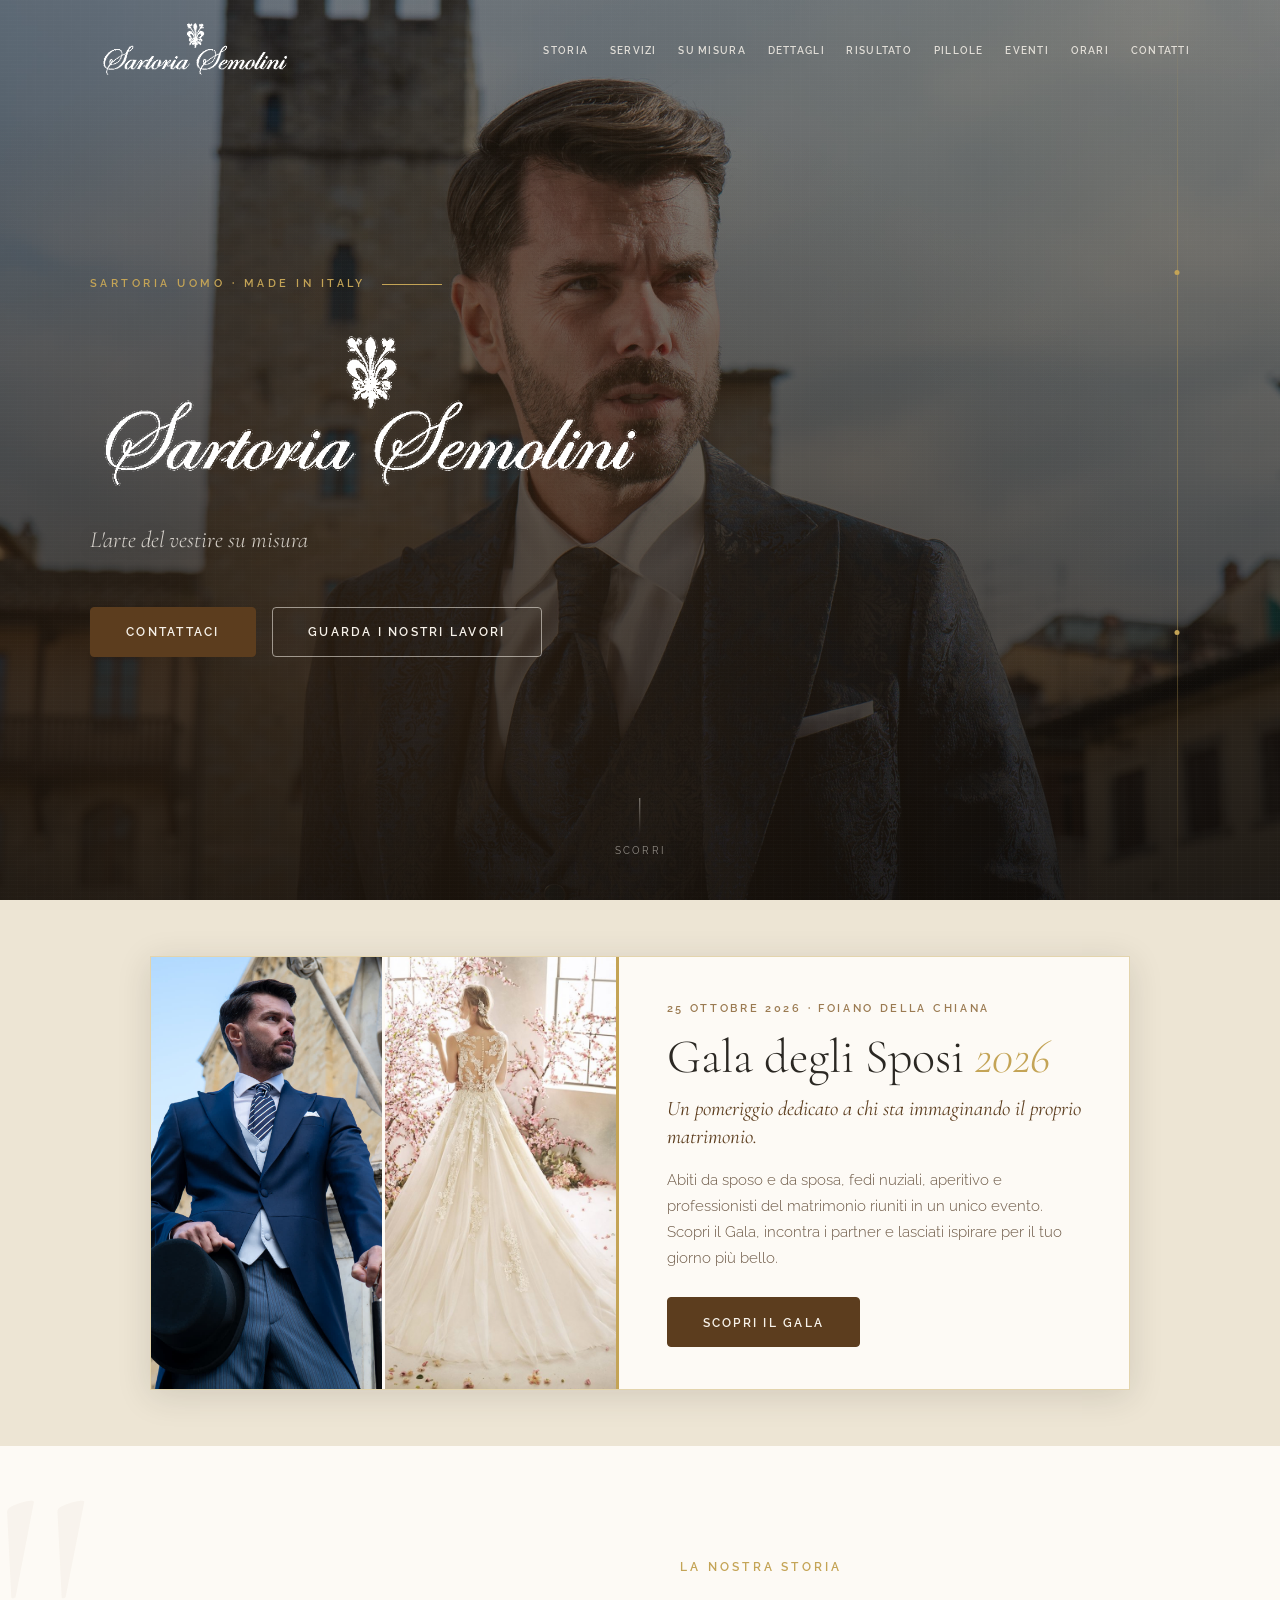
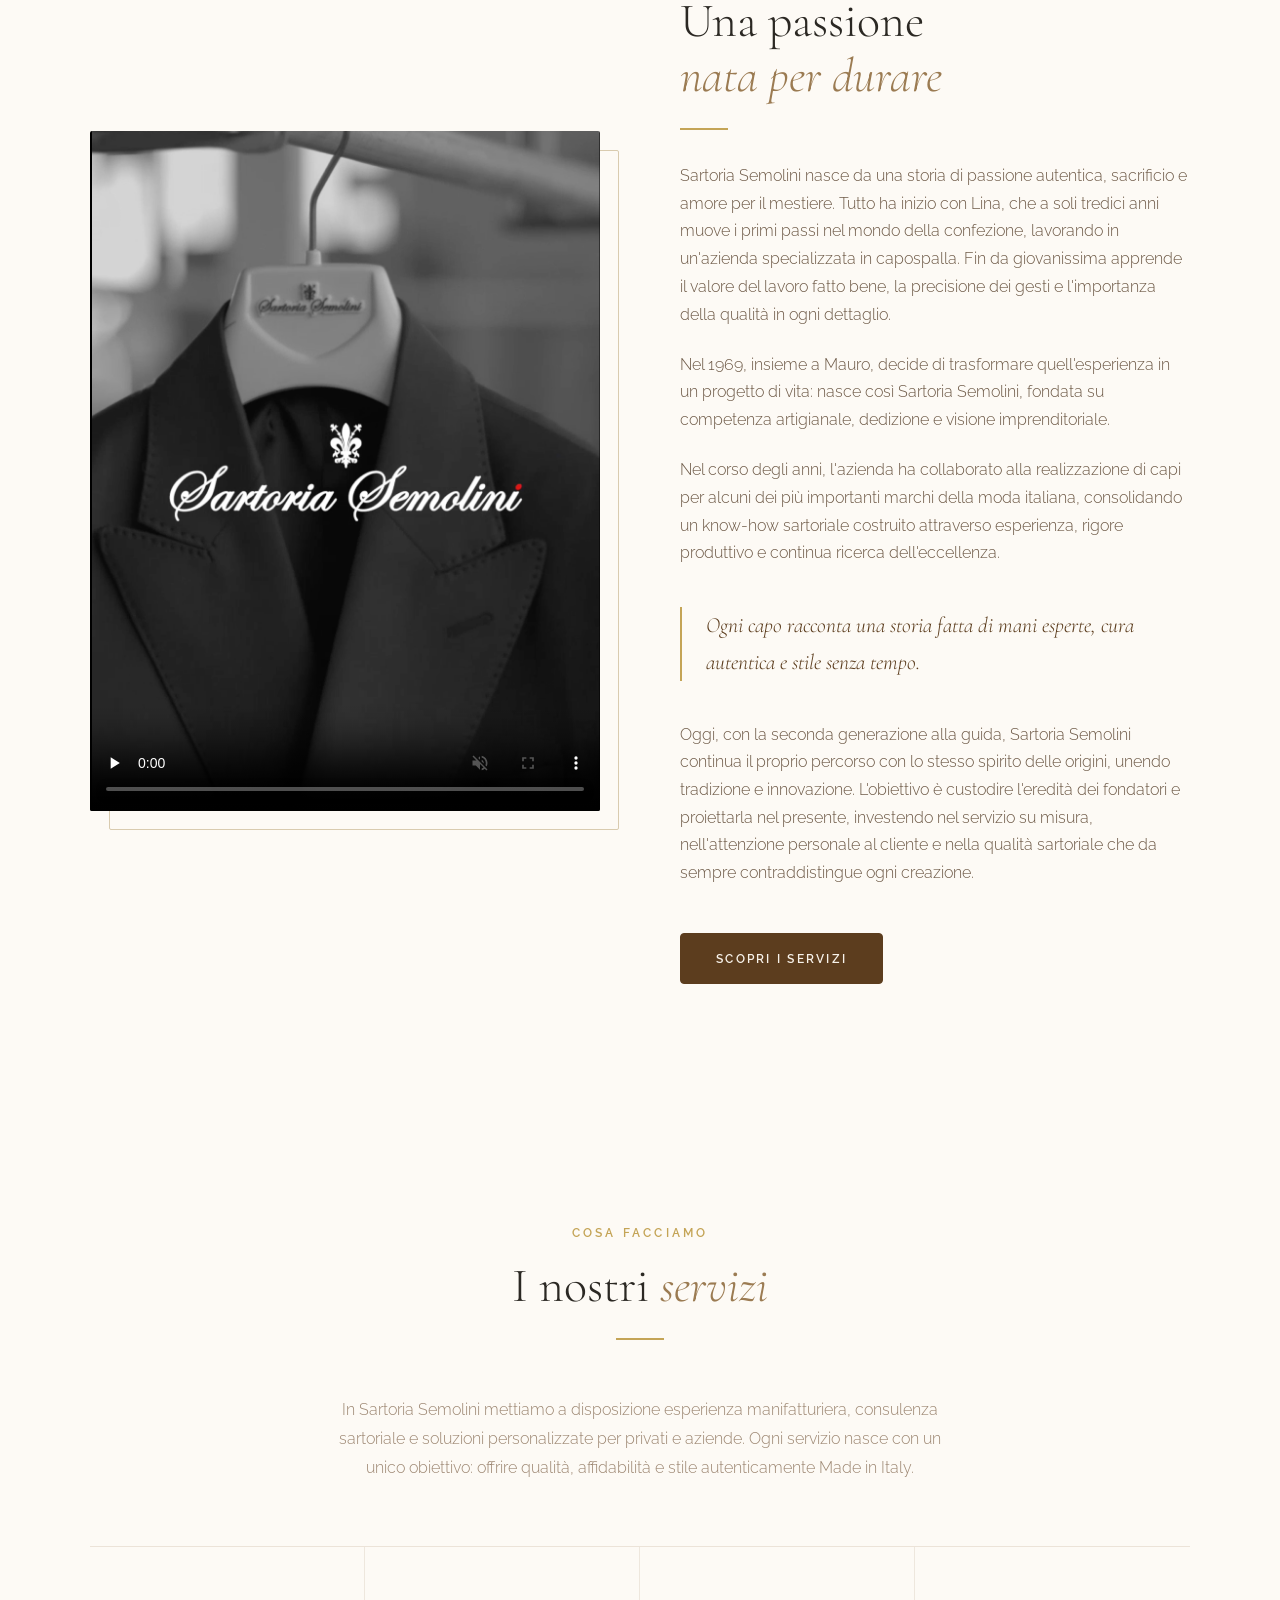
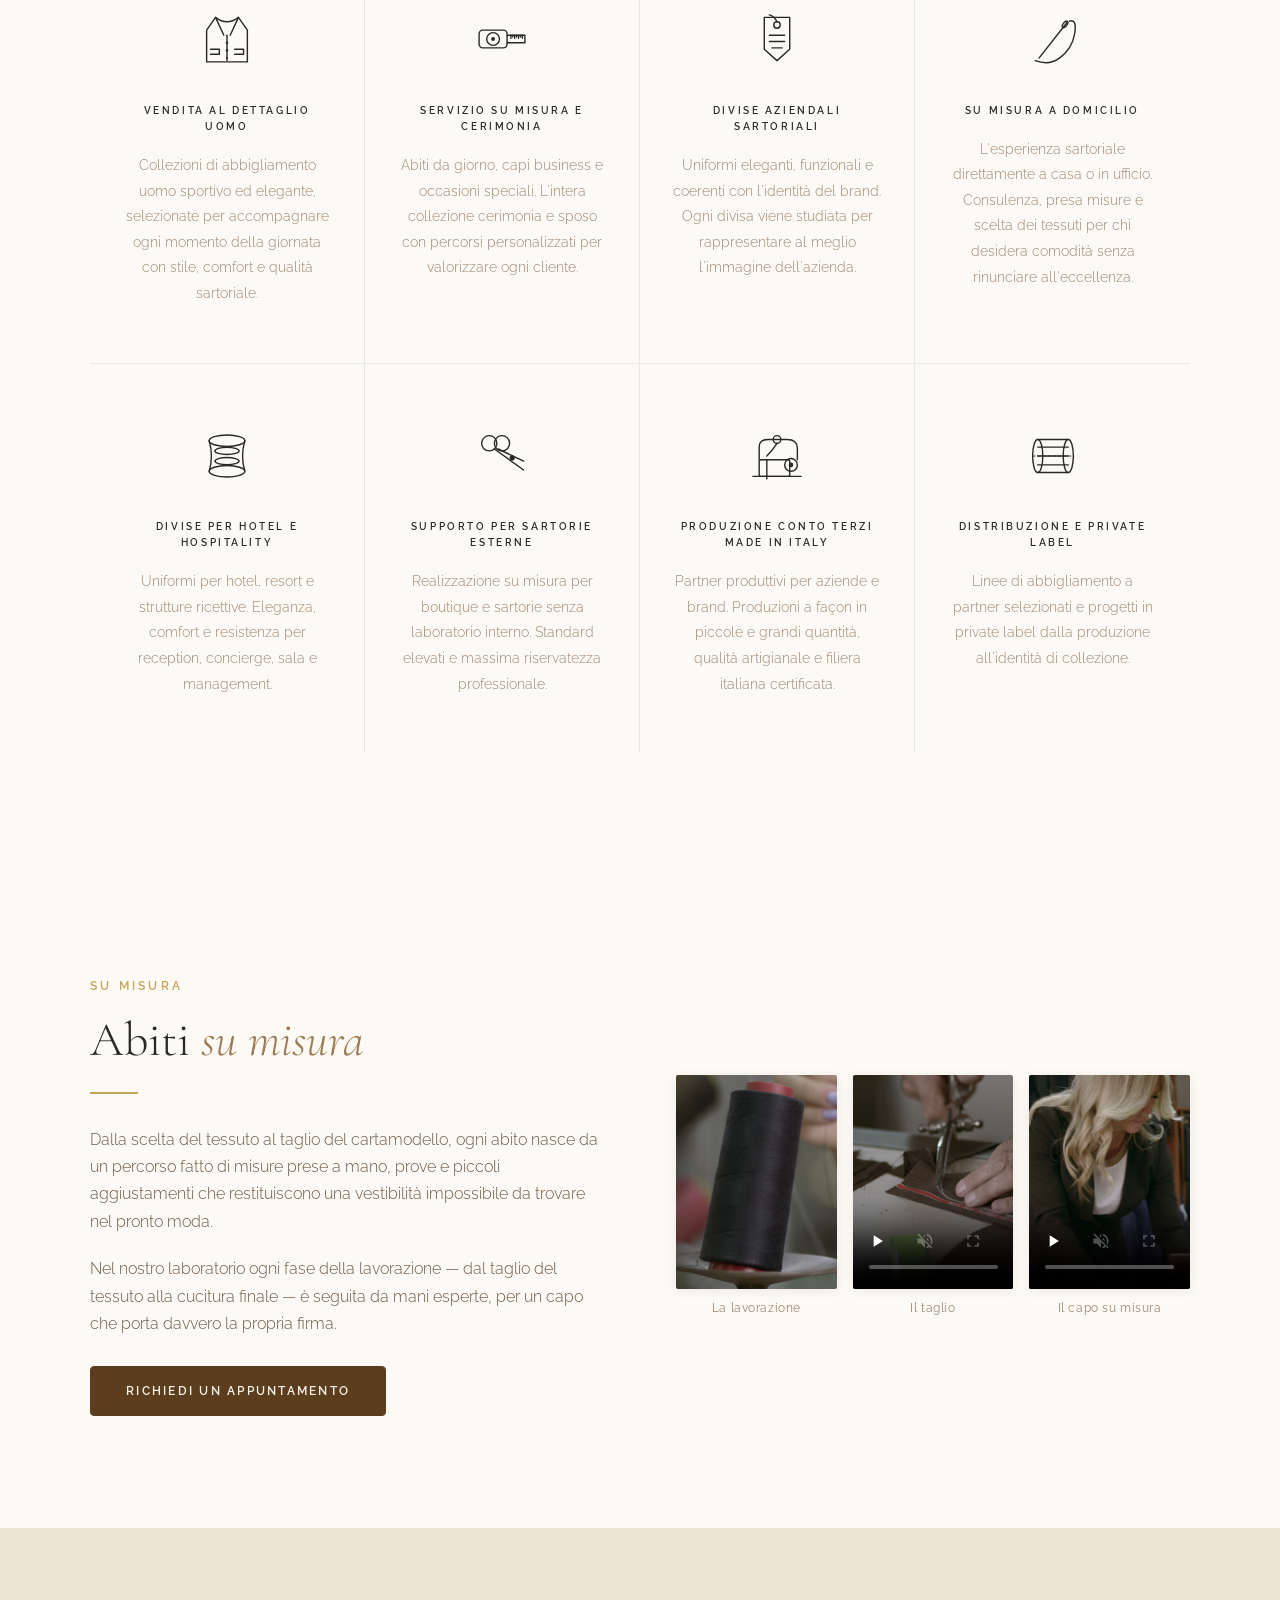
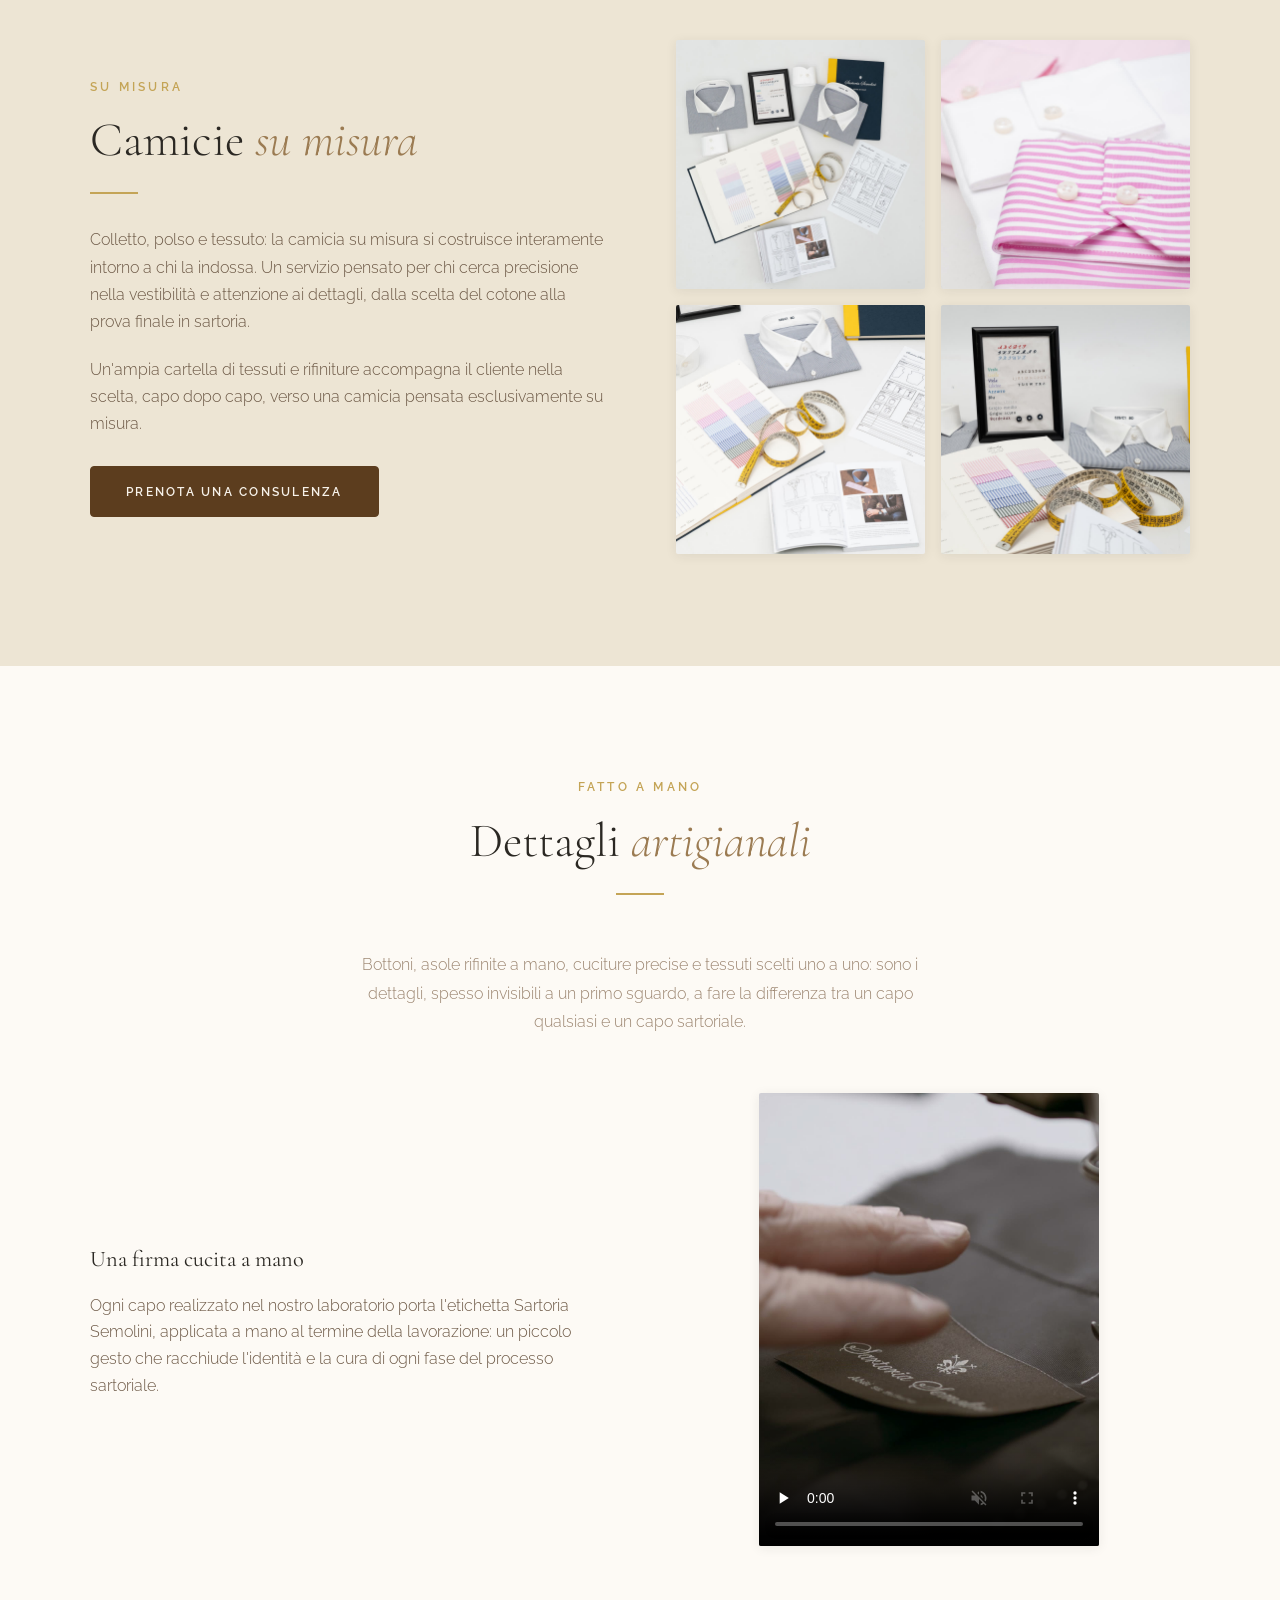
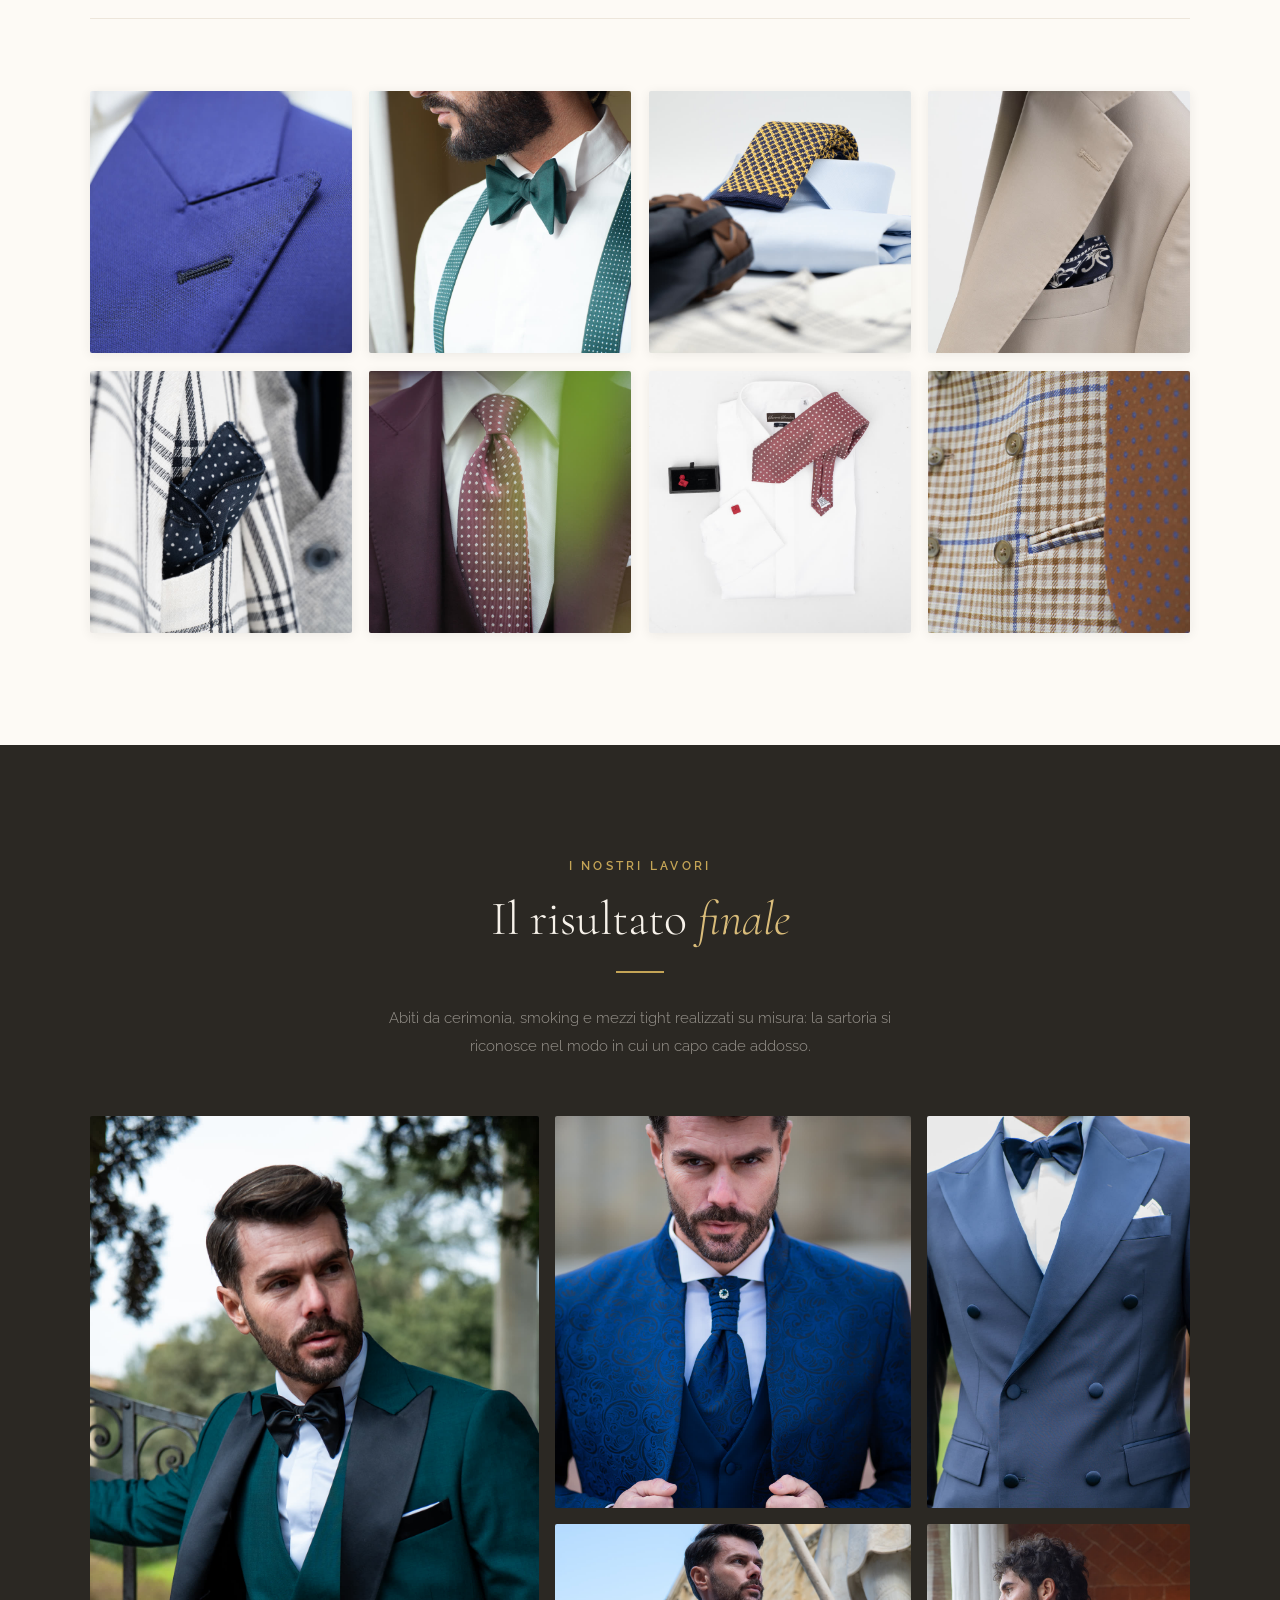
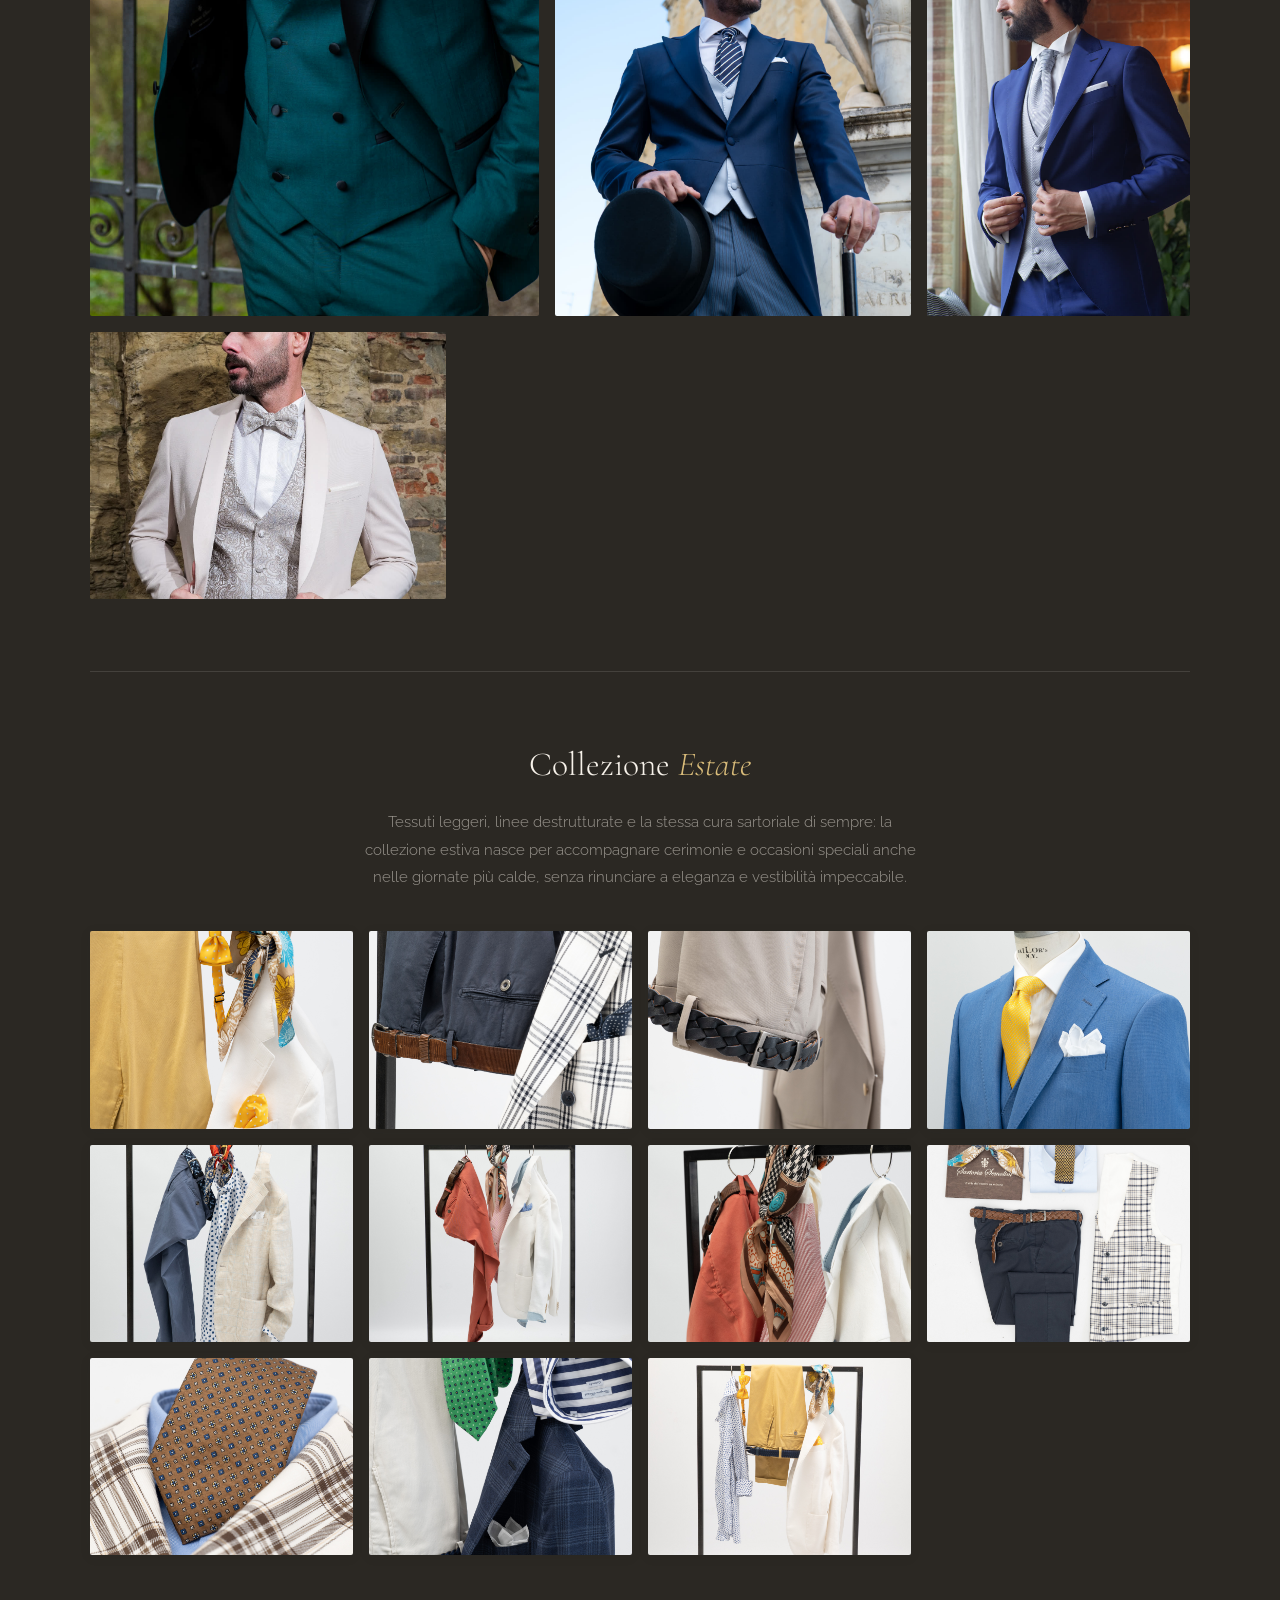
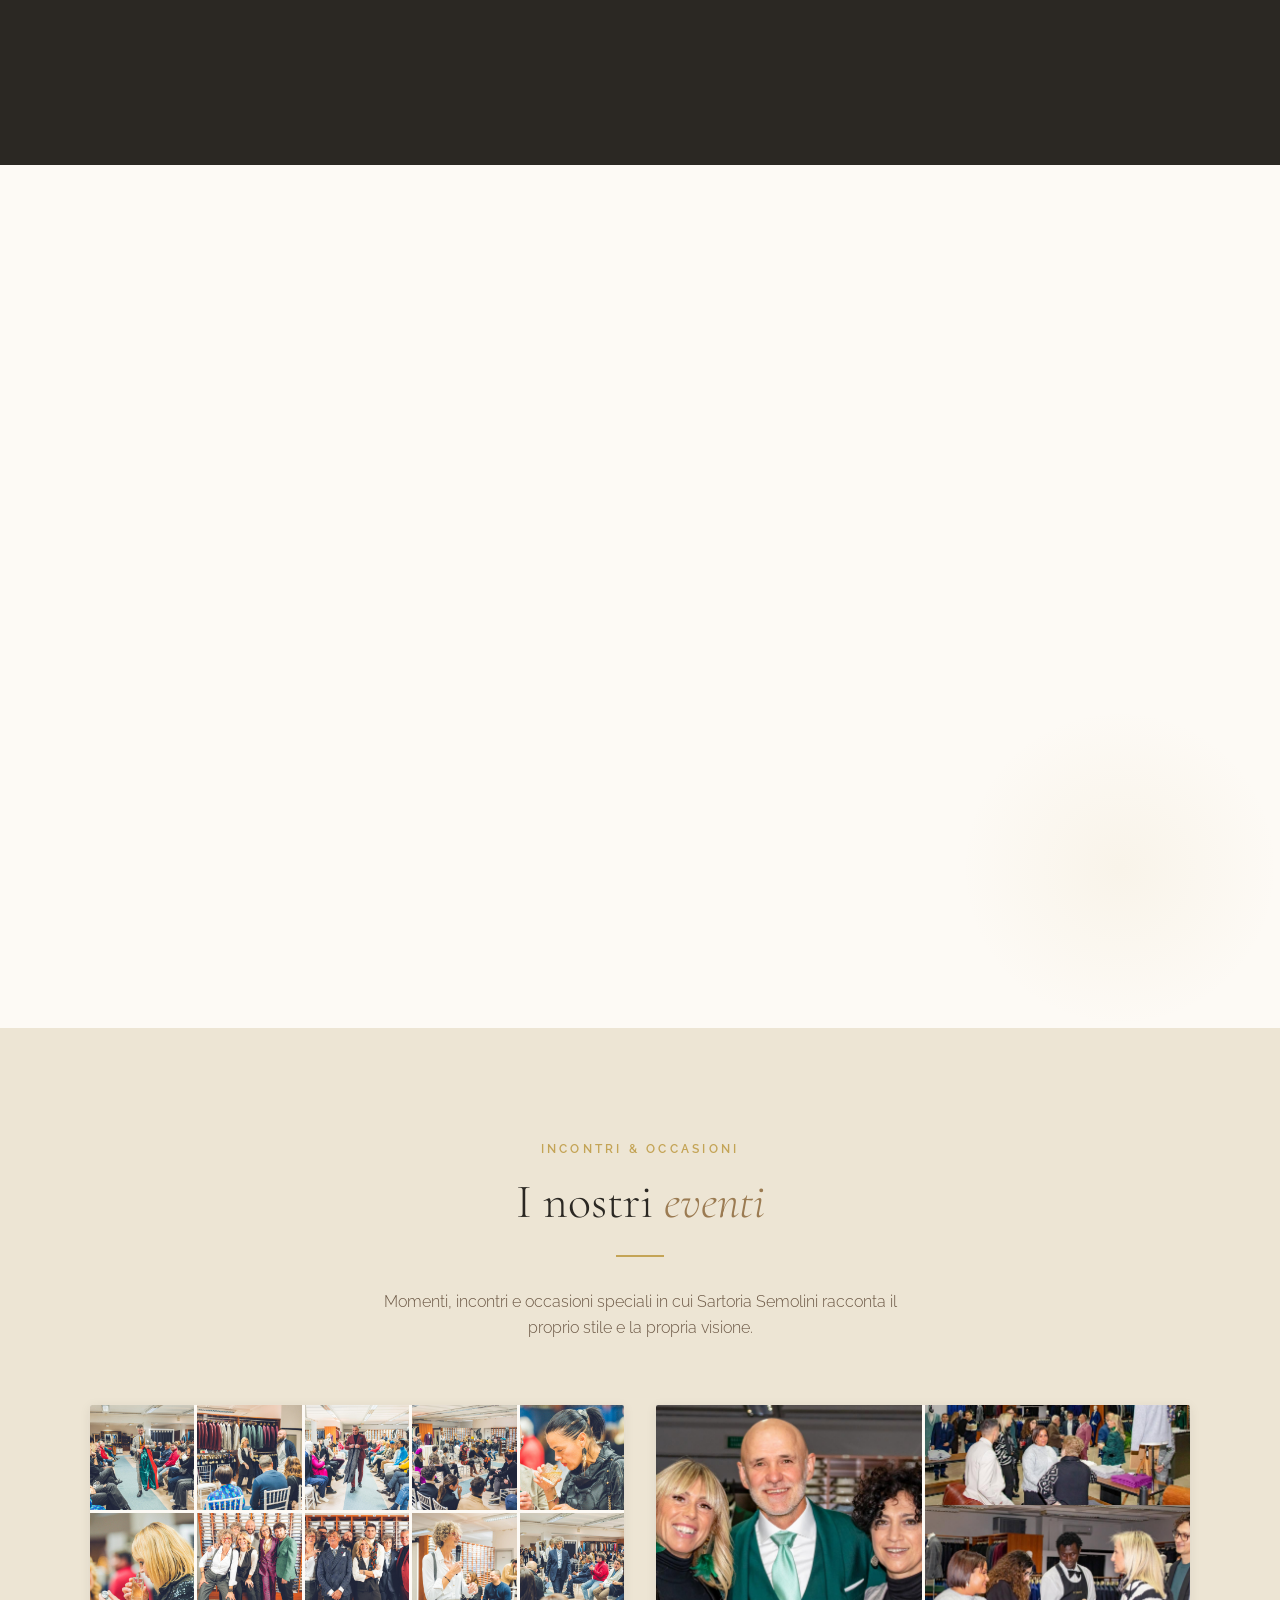
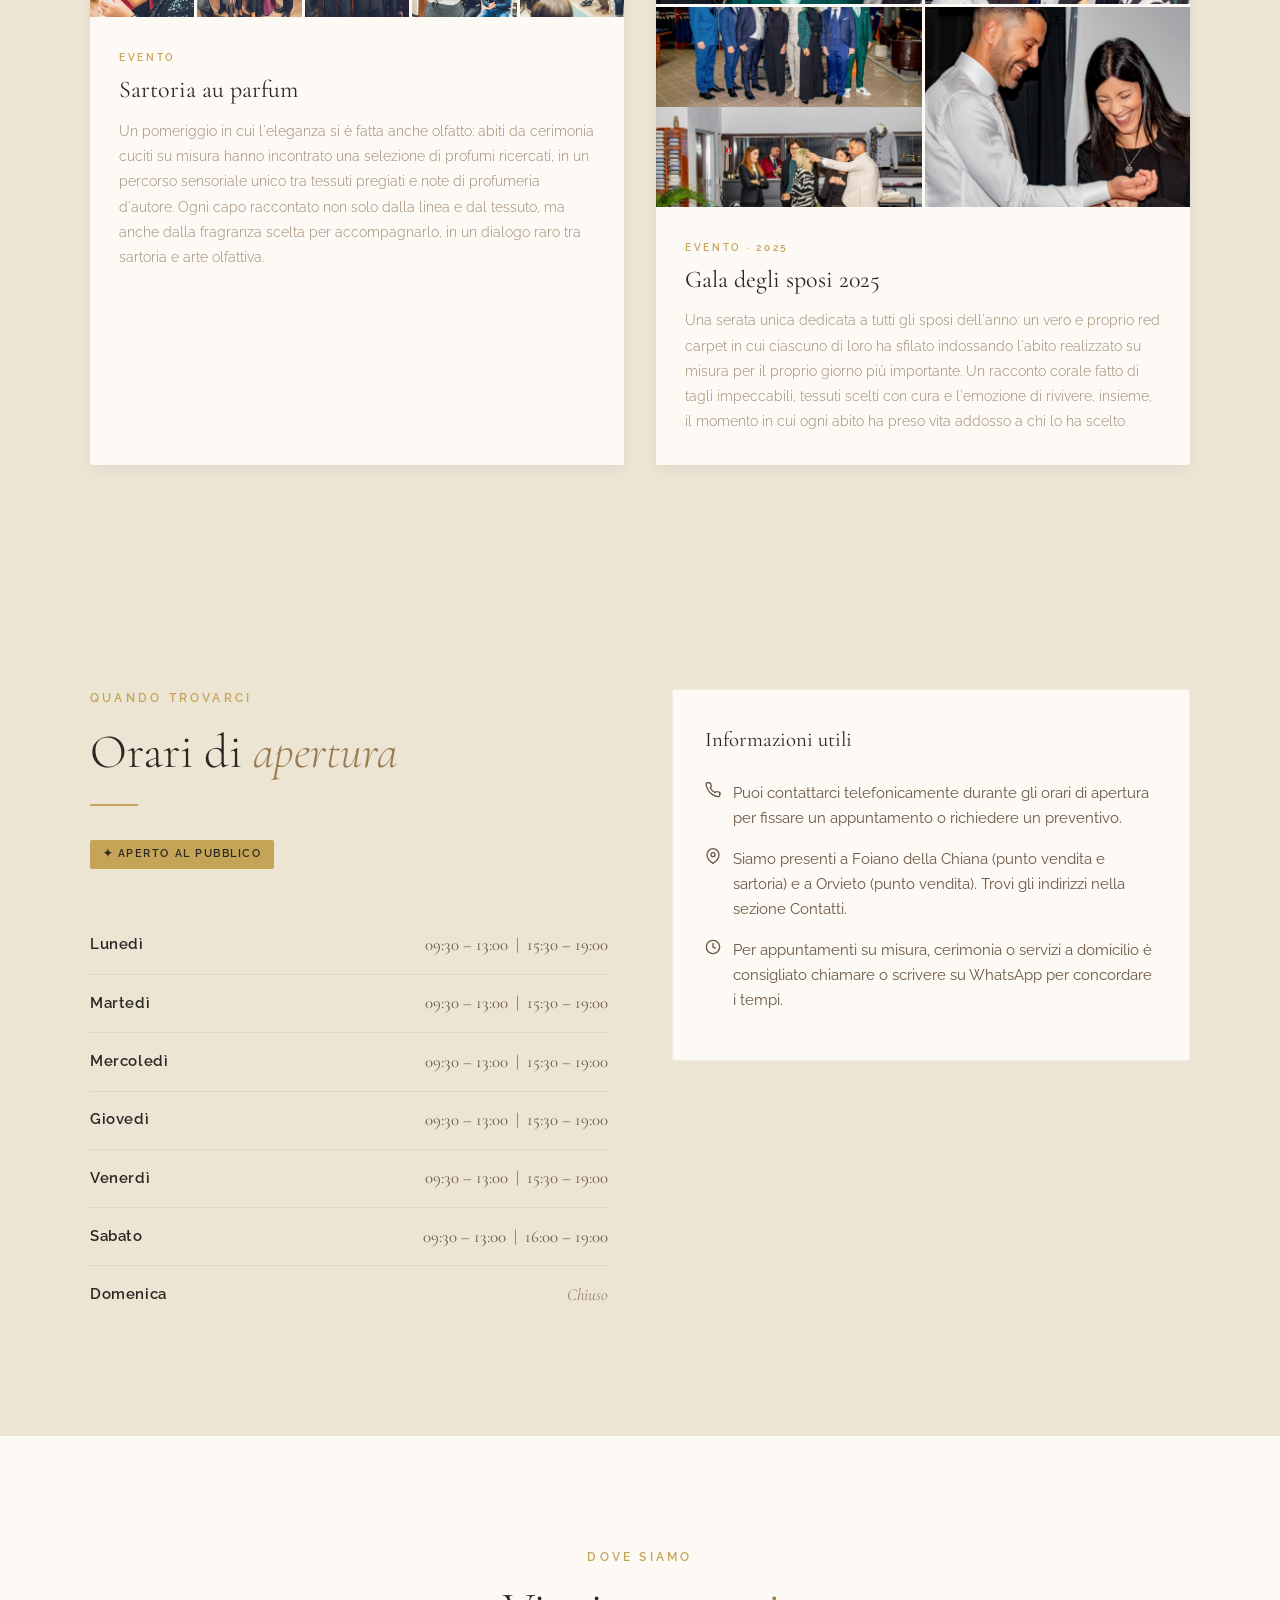
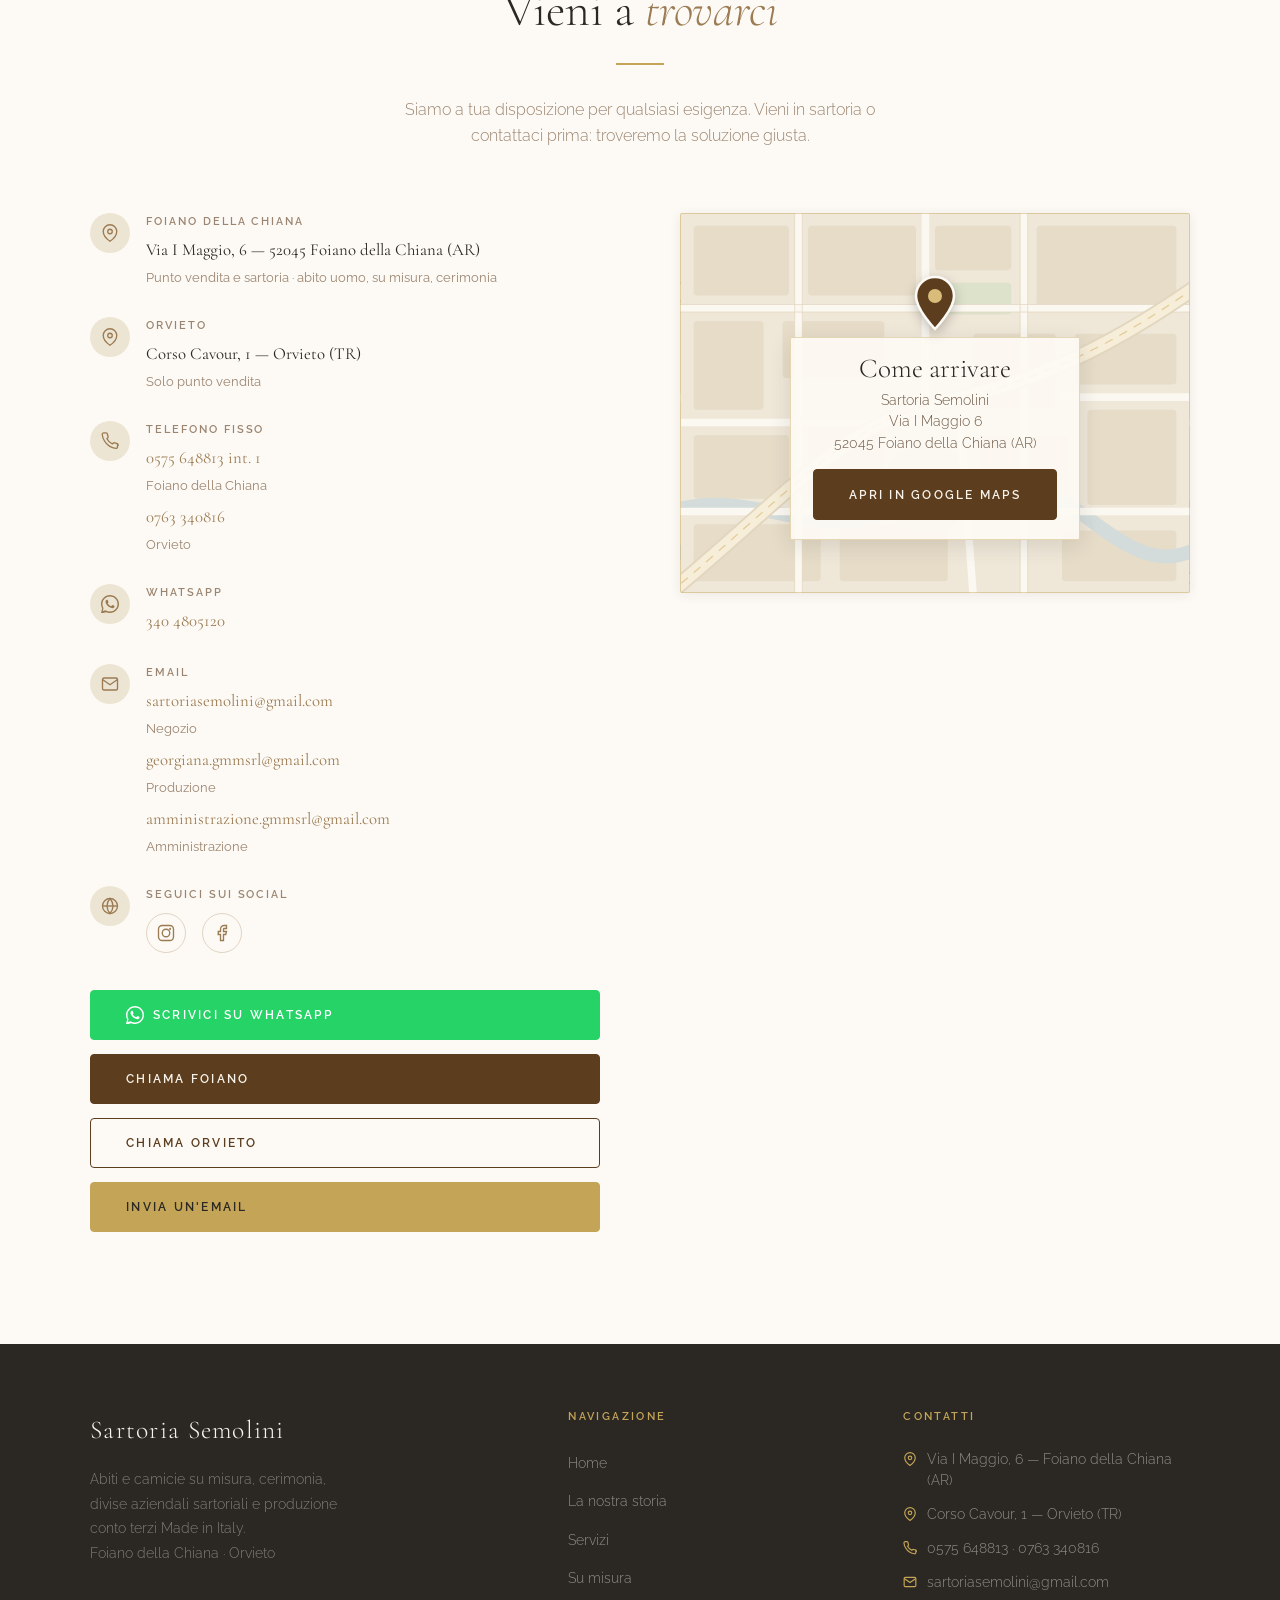
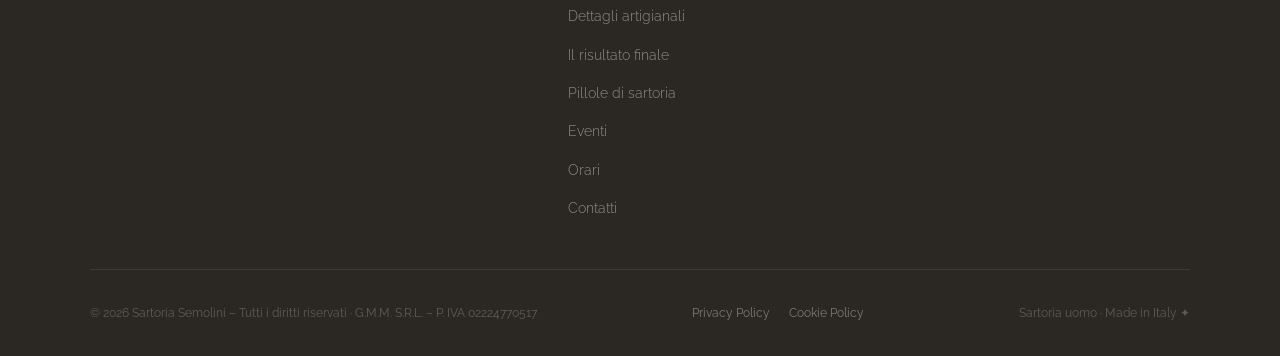
==== commit 3907a087: "Add files via upload" ====
--- a/index.html
+++ b/index.html
@@ -1629,54 +1629,102 @@
        Non è una voce di menu.
     ============================================= */
     .gala-teaser {
-      padding: 4.5rem 0;
+      padding: 3.5rem 0;
       background: var(--beige-light);
     }
 
     .gala-teaser__card {
-      position: relative;
-      max-width: 860px;
+      display: grid;
+      grid-template-columns: minmax(0, 0.95fr) minmax(0, 1.05fr);
+      max-width: 980px;
       margin: 0 auto;
-      padding: 3rem 2.5rem;
       background: var(--white);
-      border: 1px solid rgba(196,164,86,0.55);
-      outline: 1px solid rgba(196,164,86,0.35);
-      outline-offset: -10px;
-      text-align: center;
-      box-shadow: var(--shadow-sm);
-    }
-
-    .gala-teaser__script {
-      font-family: var(--font-script);
-      font-size: 3.6rem;
-      line-height: 1;
-      color: var(--gold);
-      margin-bottom: 0.2rem;
-    }
-
-    .gala-teaser__meta {
-      margin-top: 1rem;
-      font-size: 0.75rem;
+      border: 1px solid rgba(196,164,86,0.45);
+      box-shadow: var(--shadow-md);
+      overflow: hidden;
+    }
+
+    .gala-teaser__media {
+      display: grid;
+      grid-template-columns: 1fr 1fr;
+      grid-template-rows: minmax(0, 1fr);
+      overflow: hidden;
+      gap: 3px;
+      min-height: 360px;
+      background: var(--white);
+    }
+
+    .gala-teaser__media img {
+      width: 100%;
+      height: 100%;
+      min-height: 0;
+      object-fit: cover;
+      object-position: center 20%;
+    }
+
+    .gala-teaser__body {
+      display: flex;
+      flex-direction: column;
+      align-items: flex-start;
+      justify-content: center;
+      padding: 2.6rem 3rem;
+      border-left: 3px solid var(--gold);
+    }
+
+    .gala-teaser__eyebrow {
+      font-size: 0.7rem;
       font-weight: 600;
-      letter-spacing: 0.2em;
+      letter-spacing: 0.24em;
       text-transform: uppercase;
       color: var(--warm-brown);
-      line-height: 1.9;
+      margin-bottom: 0.9rem;
+    }
+
+    .gala-teaser__title {
+      font-family: var(--font-display);
+      font-size: clamp(2.2rem, 4vw, 3rem);
+      font-weight: 300;
+      line-height: 1.05;
+      color: var(--antracite);
+    }
+
+    .gala-teaser__title em {
+      font-style: italic;
+      color: var(--gold);
+    }
+
+    .gala-teaser__subtitle {
+      font-family: var(--font-display);
+      font-size: 1.3rem;
+      font-style: italic;
+      font-weight: 400;
+      line-height: 1.35;
+      color: var(--dark-brown);
+      margin: 0.8rem 0 1rem;
     }
 
     .gala-teaser__desc {
-      max-width: 560px;
-      margin: 1.2rem auto 2rem;
+      font-size: 0.93rem;
+      font-weight: 300;
+      line-height: 1.75;
       color: var(--text-mid);
-      font-size: 0.98rem;
-      font-weight: 300;
-    }
-
-    @media (max-width: 600px) {
-      .gala-teaser { padding: 3.5rem 0; }
-      .gala-teaser__card { padding: 2.4rem 1.3rem; }
-      .gala-teaser__script { font-size: 3rem; }
-      .gala-teaser .btn { width: 100%; }
+      margin-bottom: 1.6rem;
+    }
+
+    @media (max-width: 760px) {
+      .gala-teaser { padding: 2rem 0; }
+      .gala-teaser__card { grid-template-columns: 1fr; }
+      .gala-teaser__media { min-height: 0; height: 120px; }
+      .gala-teaser__media img { object-position: center 18%; }
+      .gala-teaser__body {
+        padding: 1.4rem 1.25rem 1.5rem;
+        border-left: none;
+        border-top: 3px solid var(--gold);
+      }
+      .gala-teaser__eyebrow { font-size: 0.64rem; letter-spacing: 0.15em; margin-bottom: 0.6rem; }
+      .gala-teaser__subtitle { font-size: 1.12rem; margin: 0.55rem 0 0.7rem; }
+      .gala-teaser__desc { font-size: 0.88rem; line-height: 1.65; margin-bottom: 1.2rem; }
+      .gala-teaser__btn { width: 100%; text-align: center; }
     }
 
     /* Riquadro "Come arrivare" con mappa illustrata statica (file SVG locale):
@@ -1839,16 +1887,17 @@
   <section class="gala-teaser" id="gala-degli-sposi-2026" aria-labelledby="gala-teaser-title">
     <div class="container">
       <div class="gala-teaser__card reveal">
-        <p class="gala-teaser__script" aria-hidden="true">Sposi 2027</p>
-        <h2 class="section-title" id="gala-teaser-title">Gala degli Sposi <em>2026</em></h2>
-        <p class="gala-teaser__meta">
-          Domenica 25 ottobre 2026 · dalle 17:00<br>
-          Foiano della Chiana
-        </p>
-        <p class="gala-teaser__desc">
-          Un pomeriggio in sartoria dedicato a chi si sposa: abiti da sposo e da cerimonia, per la prima volta anche gli abiti da sposa e un aperitivo offerto. Iscriviti e partecipa all'estrazione di un buono fino a 200€ sul tuo abito da cerimonia. Ingresso libero e gratuito.
-        </p>
-        <a href="/gala-degli-sposi-2026/" class="btn btn--primary">Scopri il Gala</a>
+        <div class="gala-teaser__media" aria-hidden="true">
+          <img src="images/gallery-tight-lungo.jpg" alt="" width="1200" height="1500" loading="lazy" decoding="async">
+          <img src="images/atelier-sposa-abito-2.jpg" alt="" width="728" height="1030" loading="lazy" decoding="async">
+        </div>
+        <div class="gala-teaser__body">
+          <p class="gala-teaser__eyebrow">25 ottobre 2026 · Foiano della Chiana</p>
+          <h2 class="gala-teaser__title" id="gala-teaser-title">Gala degli Sposi <em>2026</em></h2>
+          <p class="gala-teaser__subtitle">Un pomeriggio dedicato a chi sta immaginando il proprio matrimonio.</p>
+          <p class="gala-teaser__desc">Abiti da sposo e da sposa, fedi nuziali, aperitivo e professionisti del matrimonio riuniti in un unico evento. Scopri il Gala, incontra i partner e lasciati ispirare per il tuo giorno più bello.</p>
+          <a href="/gala-degli-sposi-2026/" class="btn btn--primary gala-teaser__btn">Scopri il Gala</a>
+        </div>
       </div>
     </div>
   </section>
